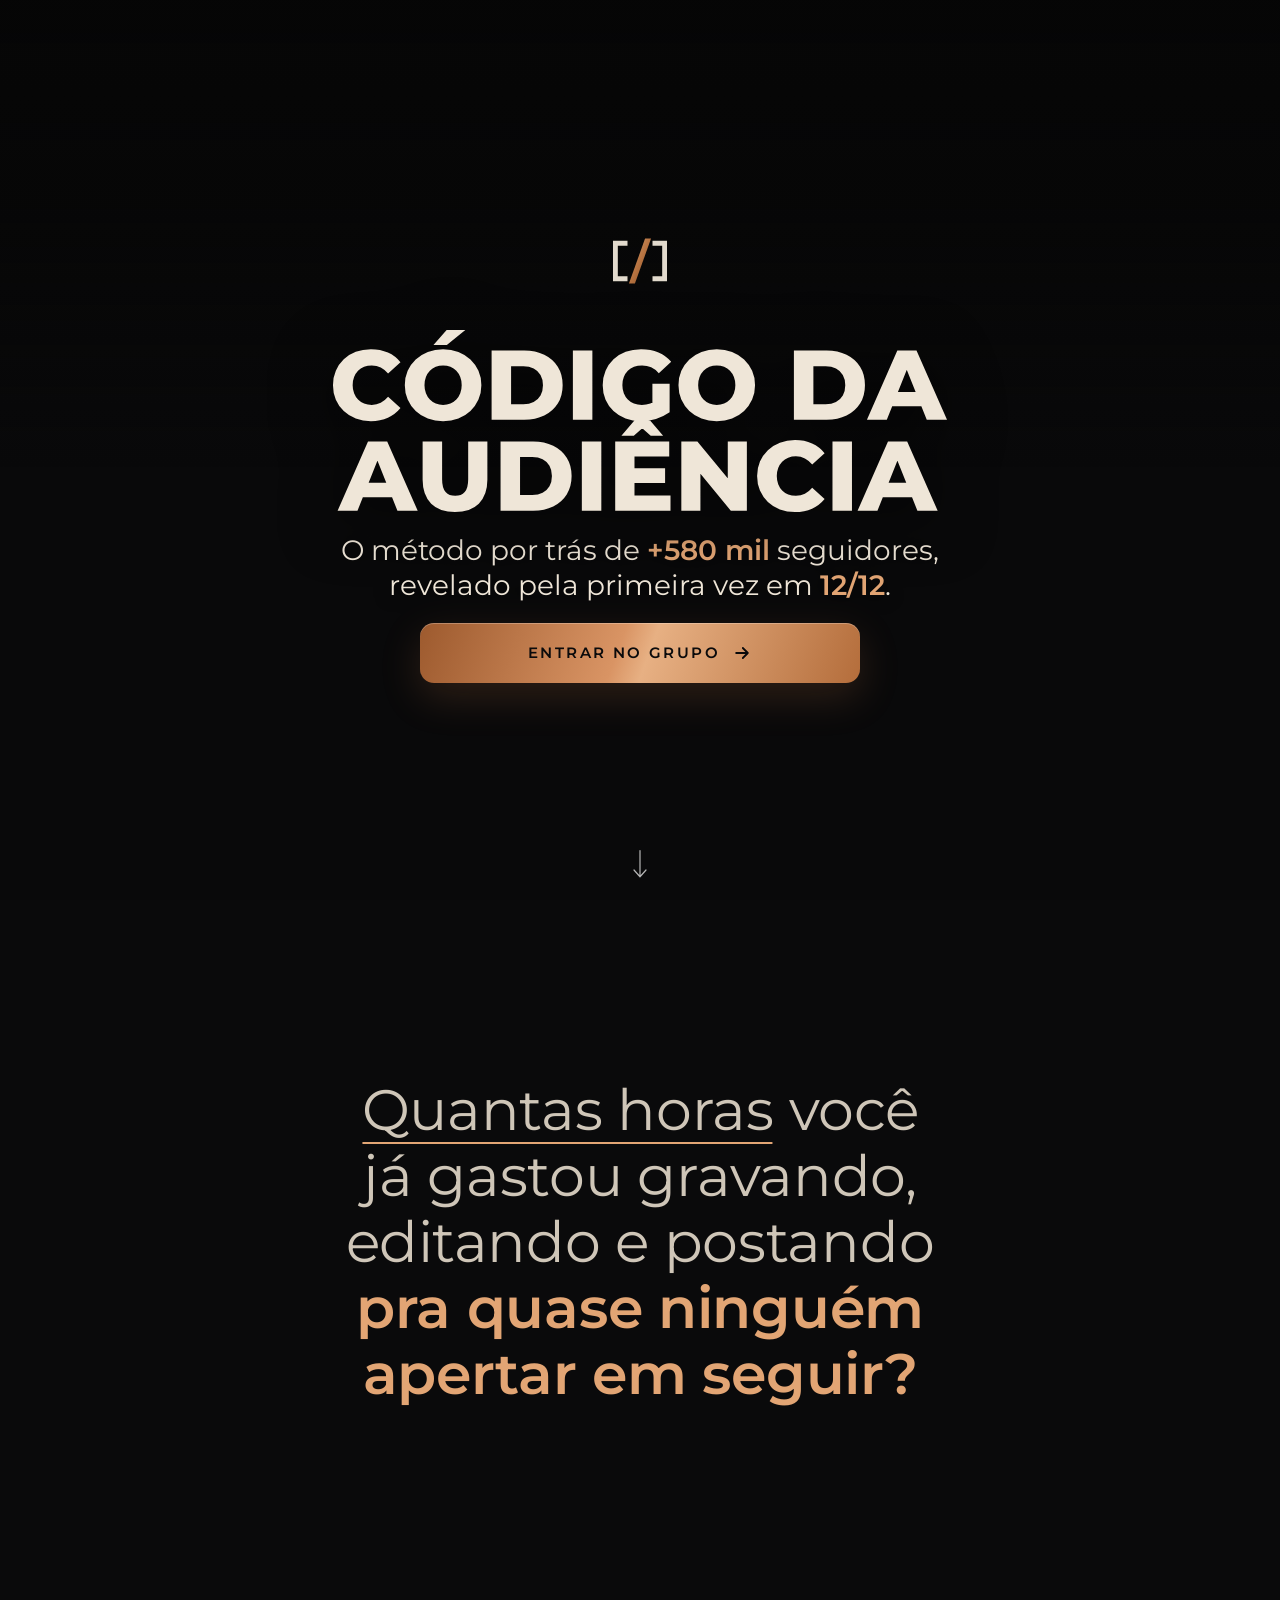
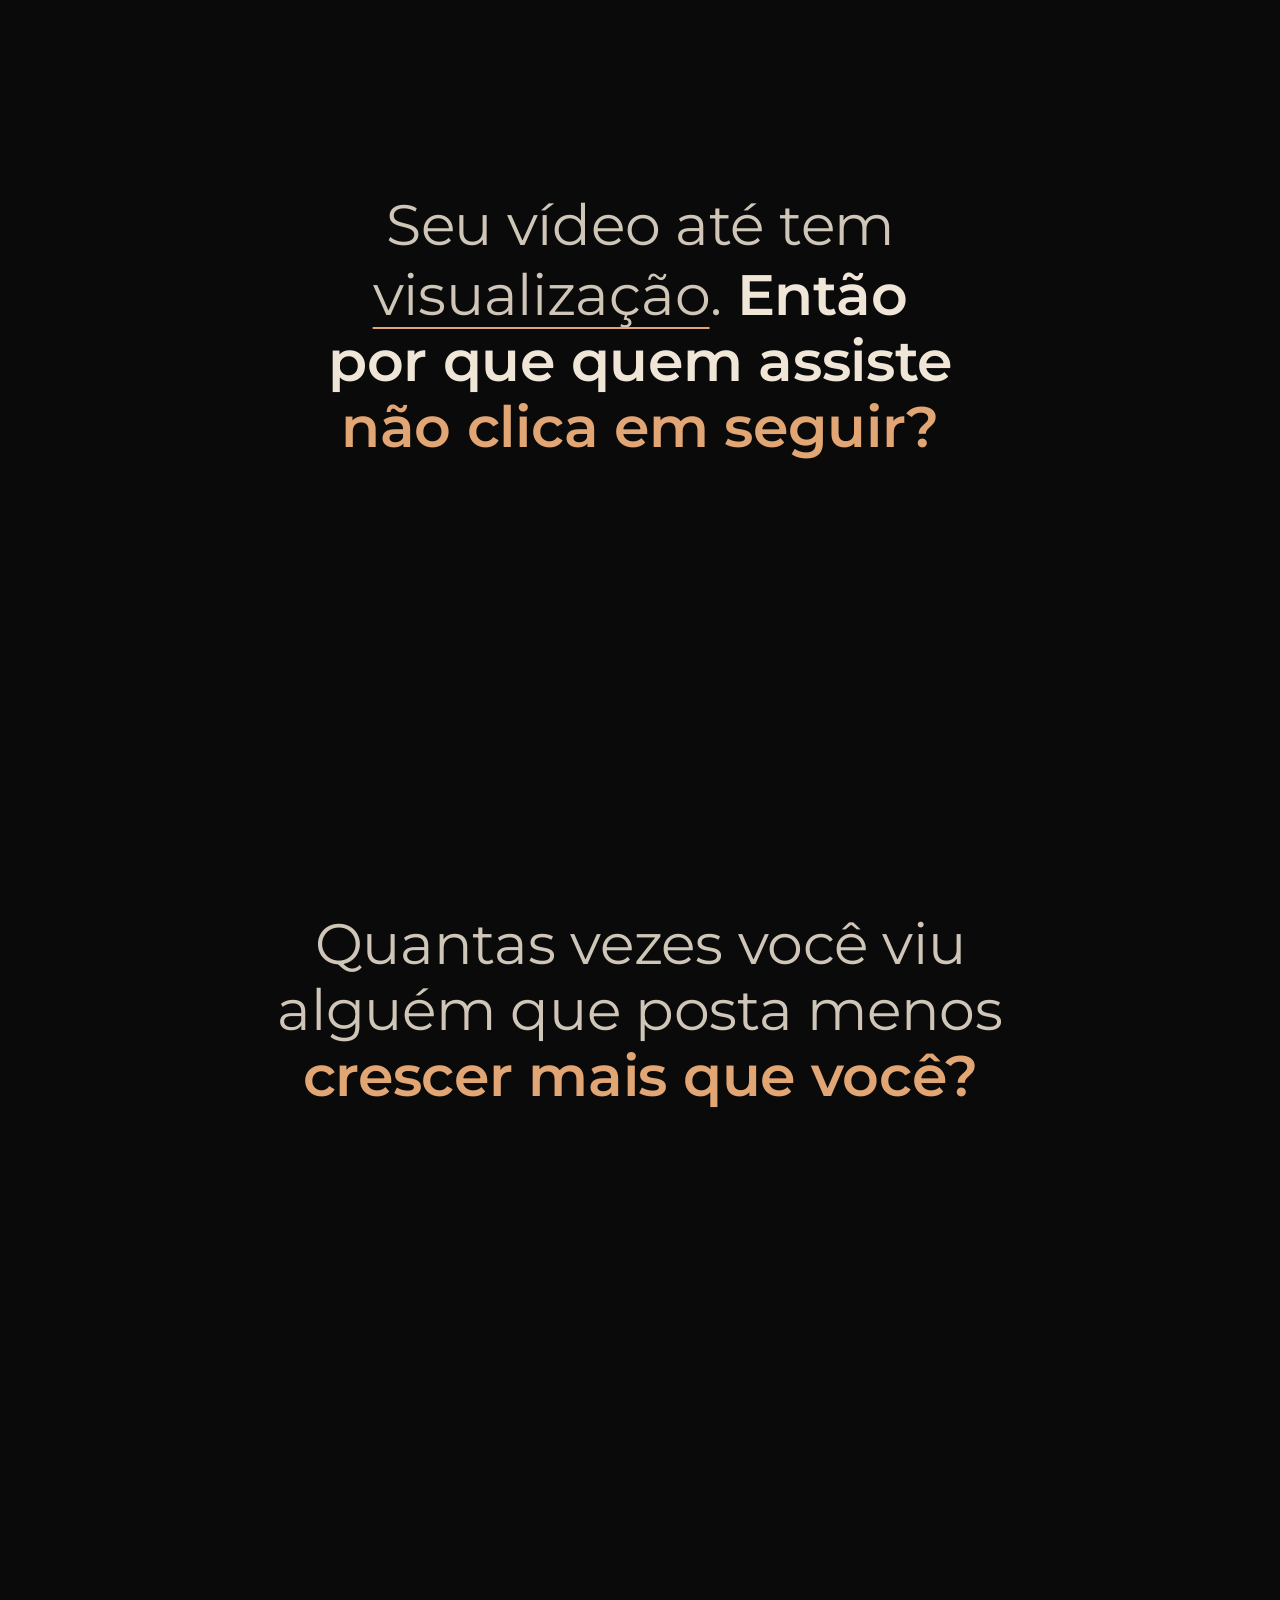
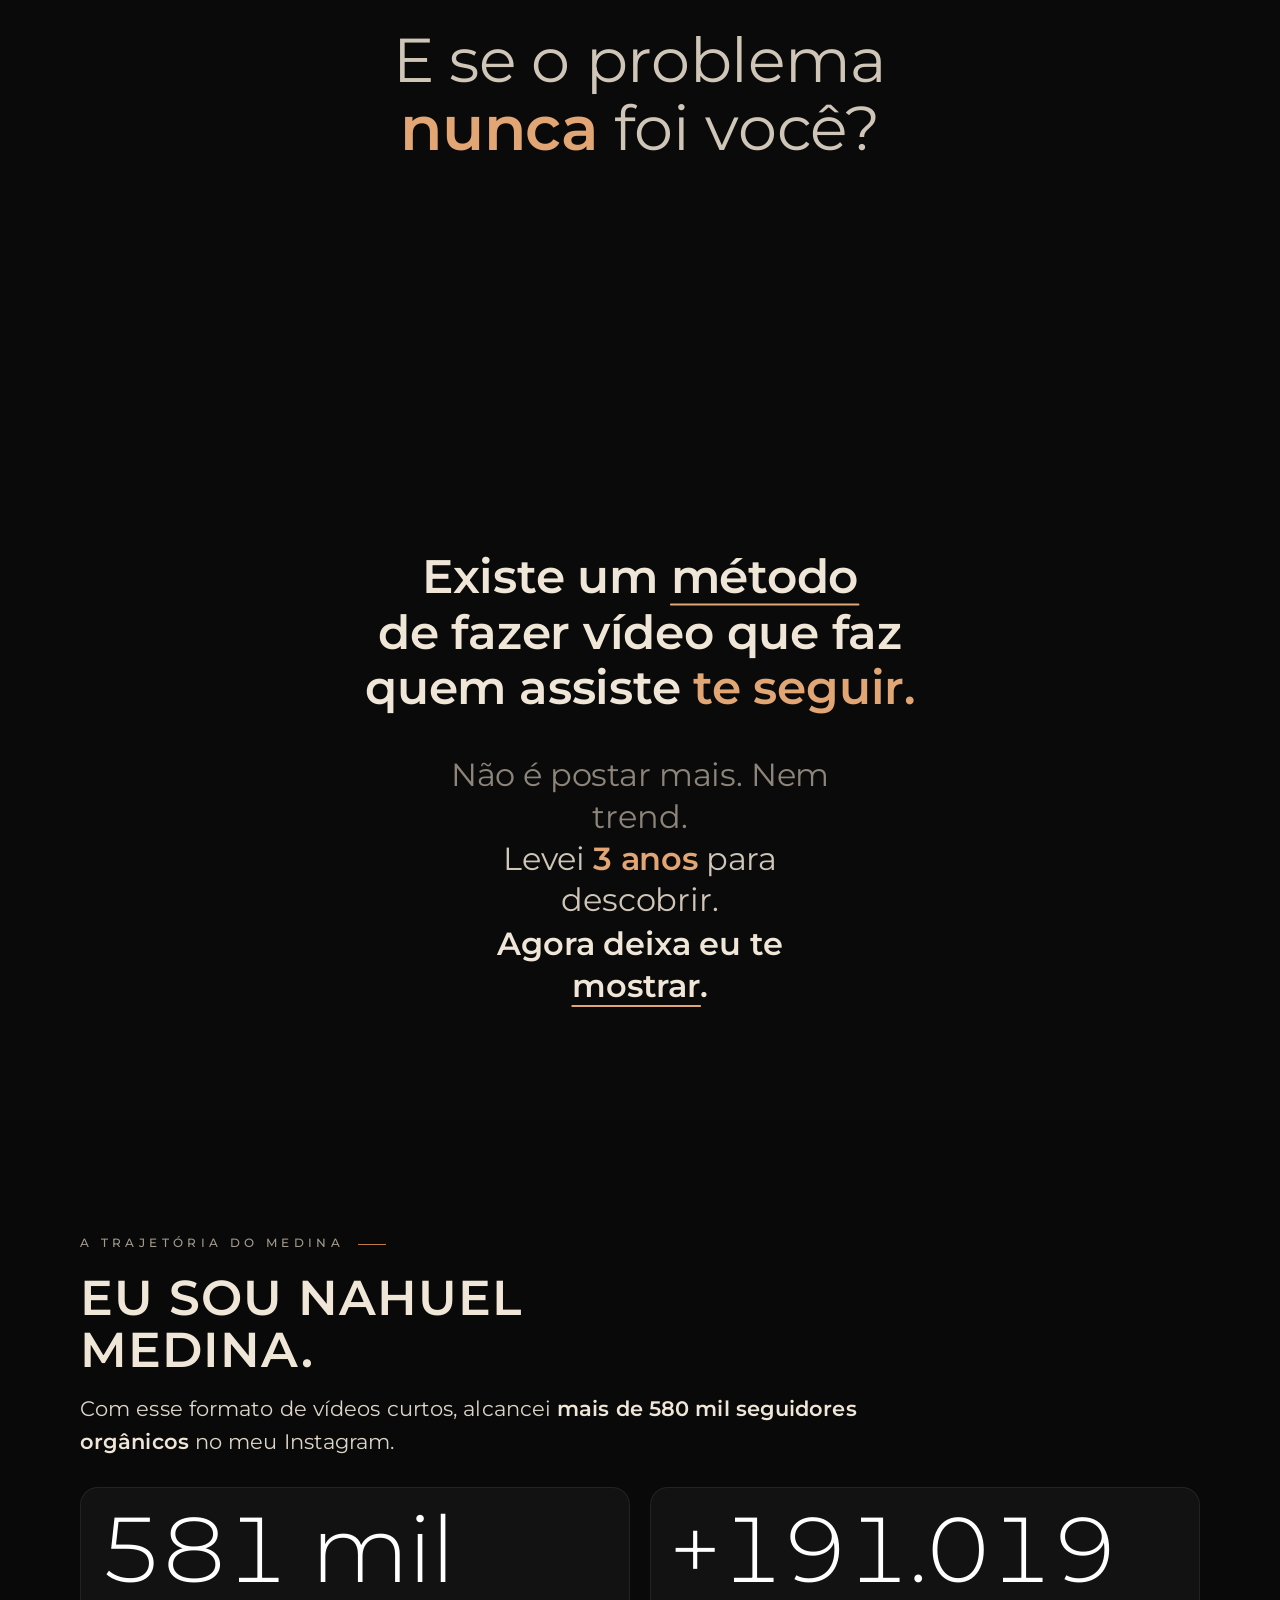
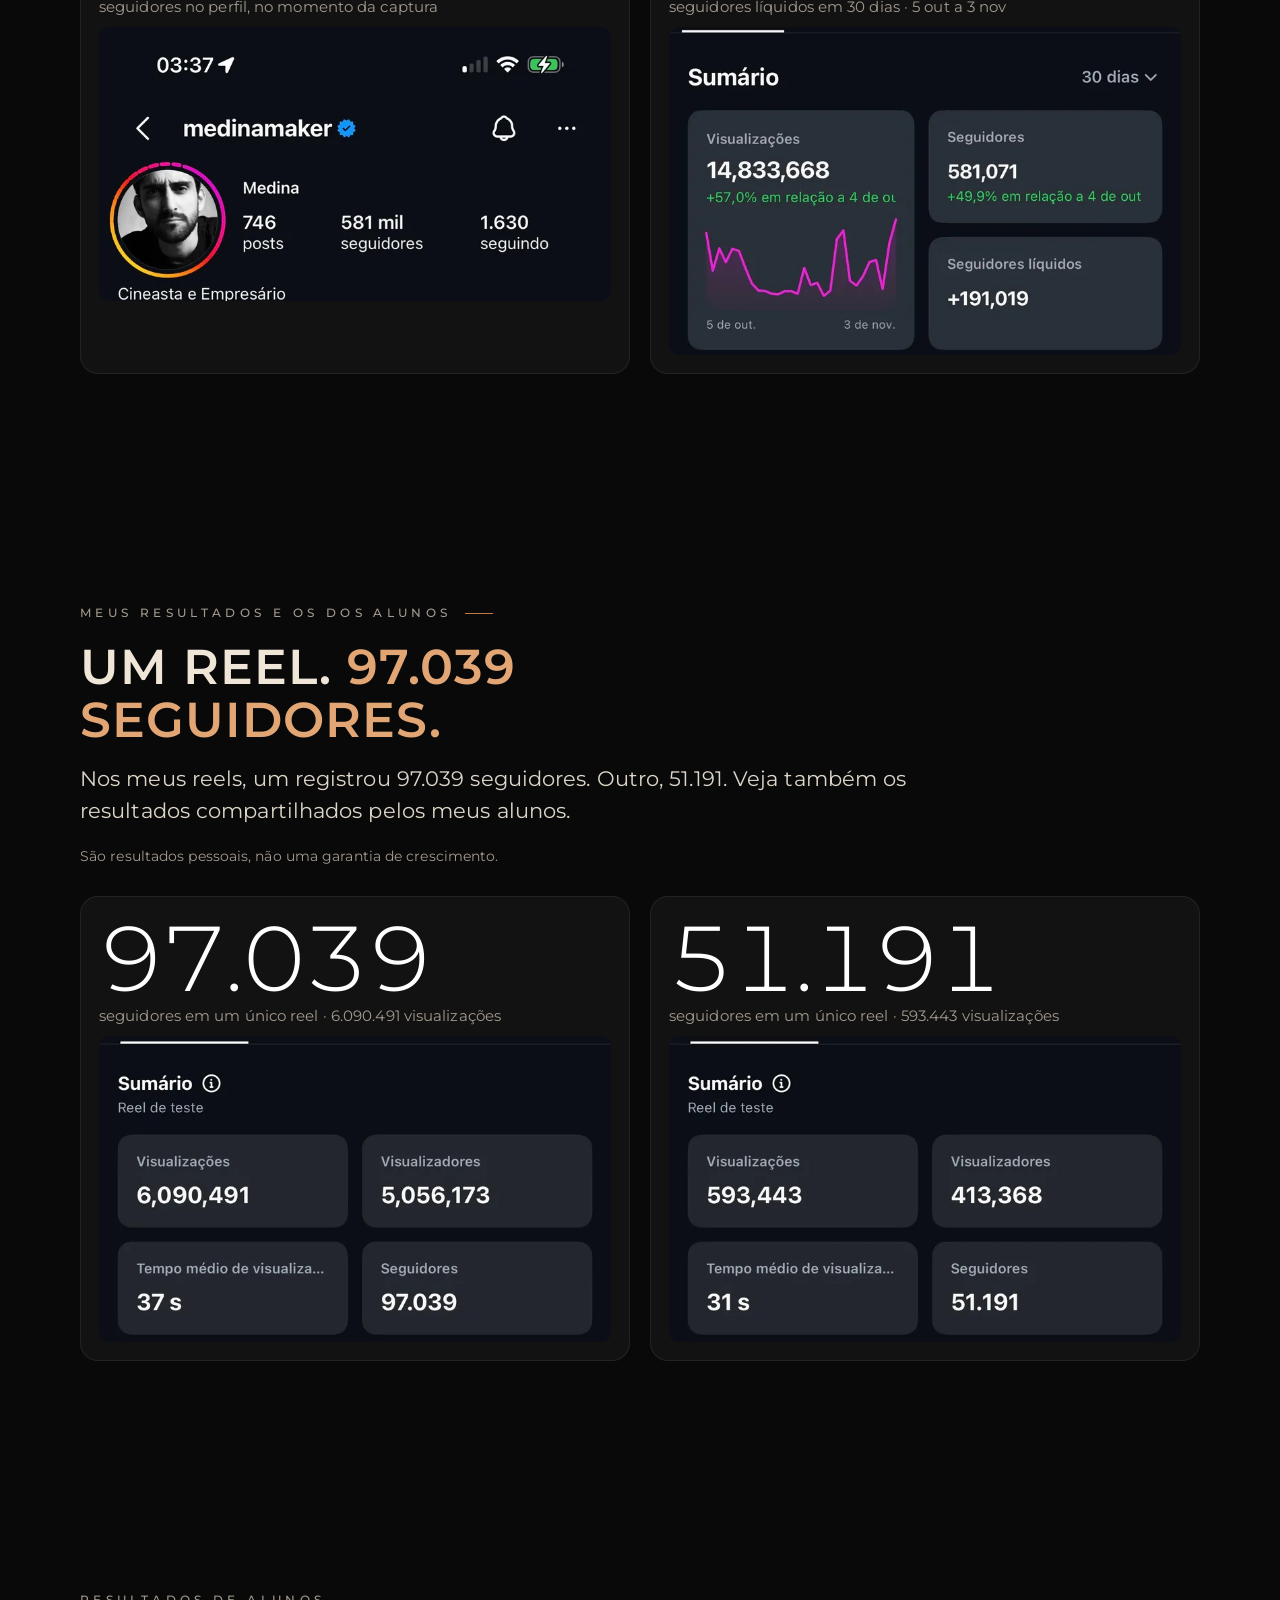
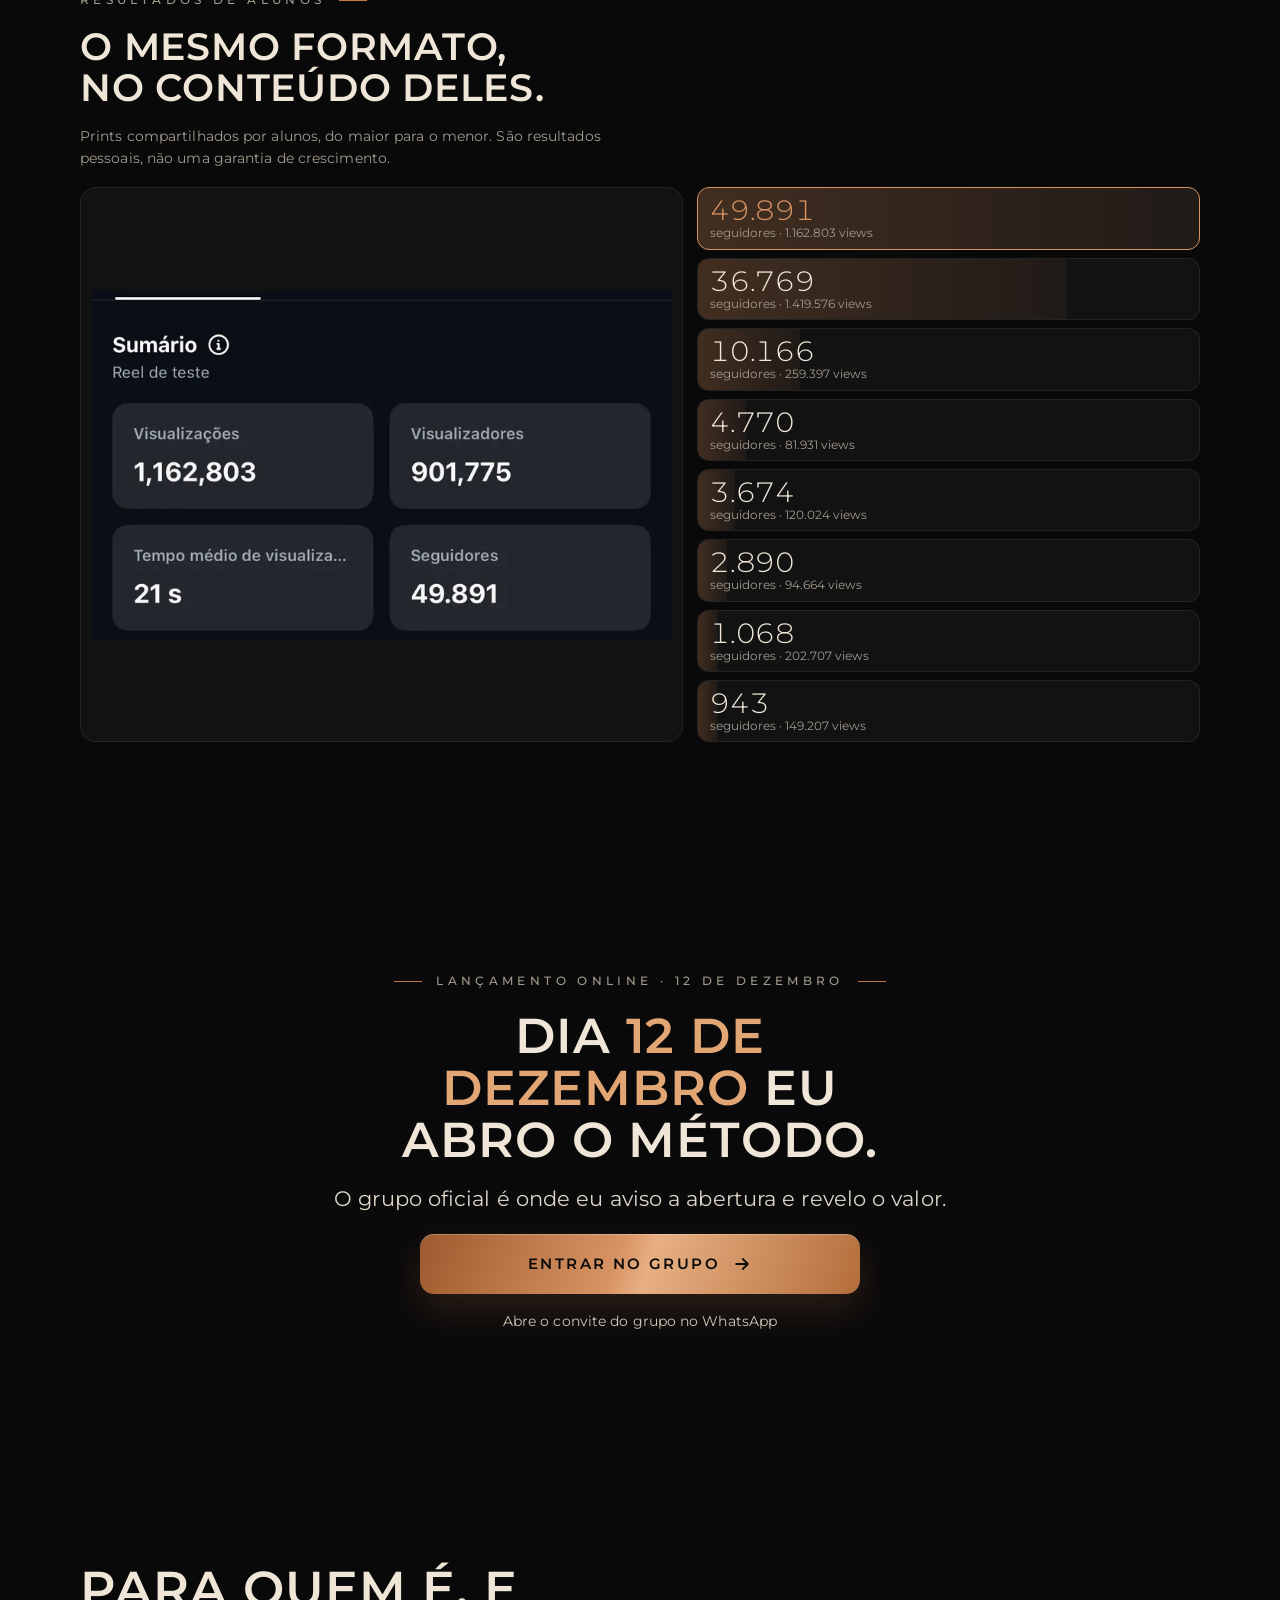
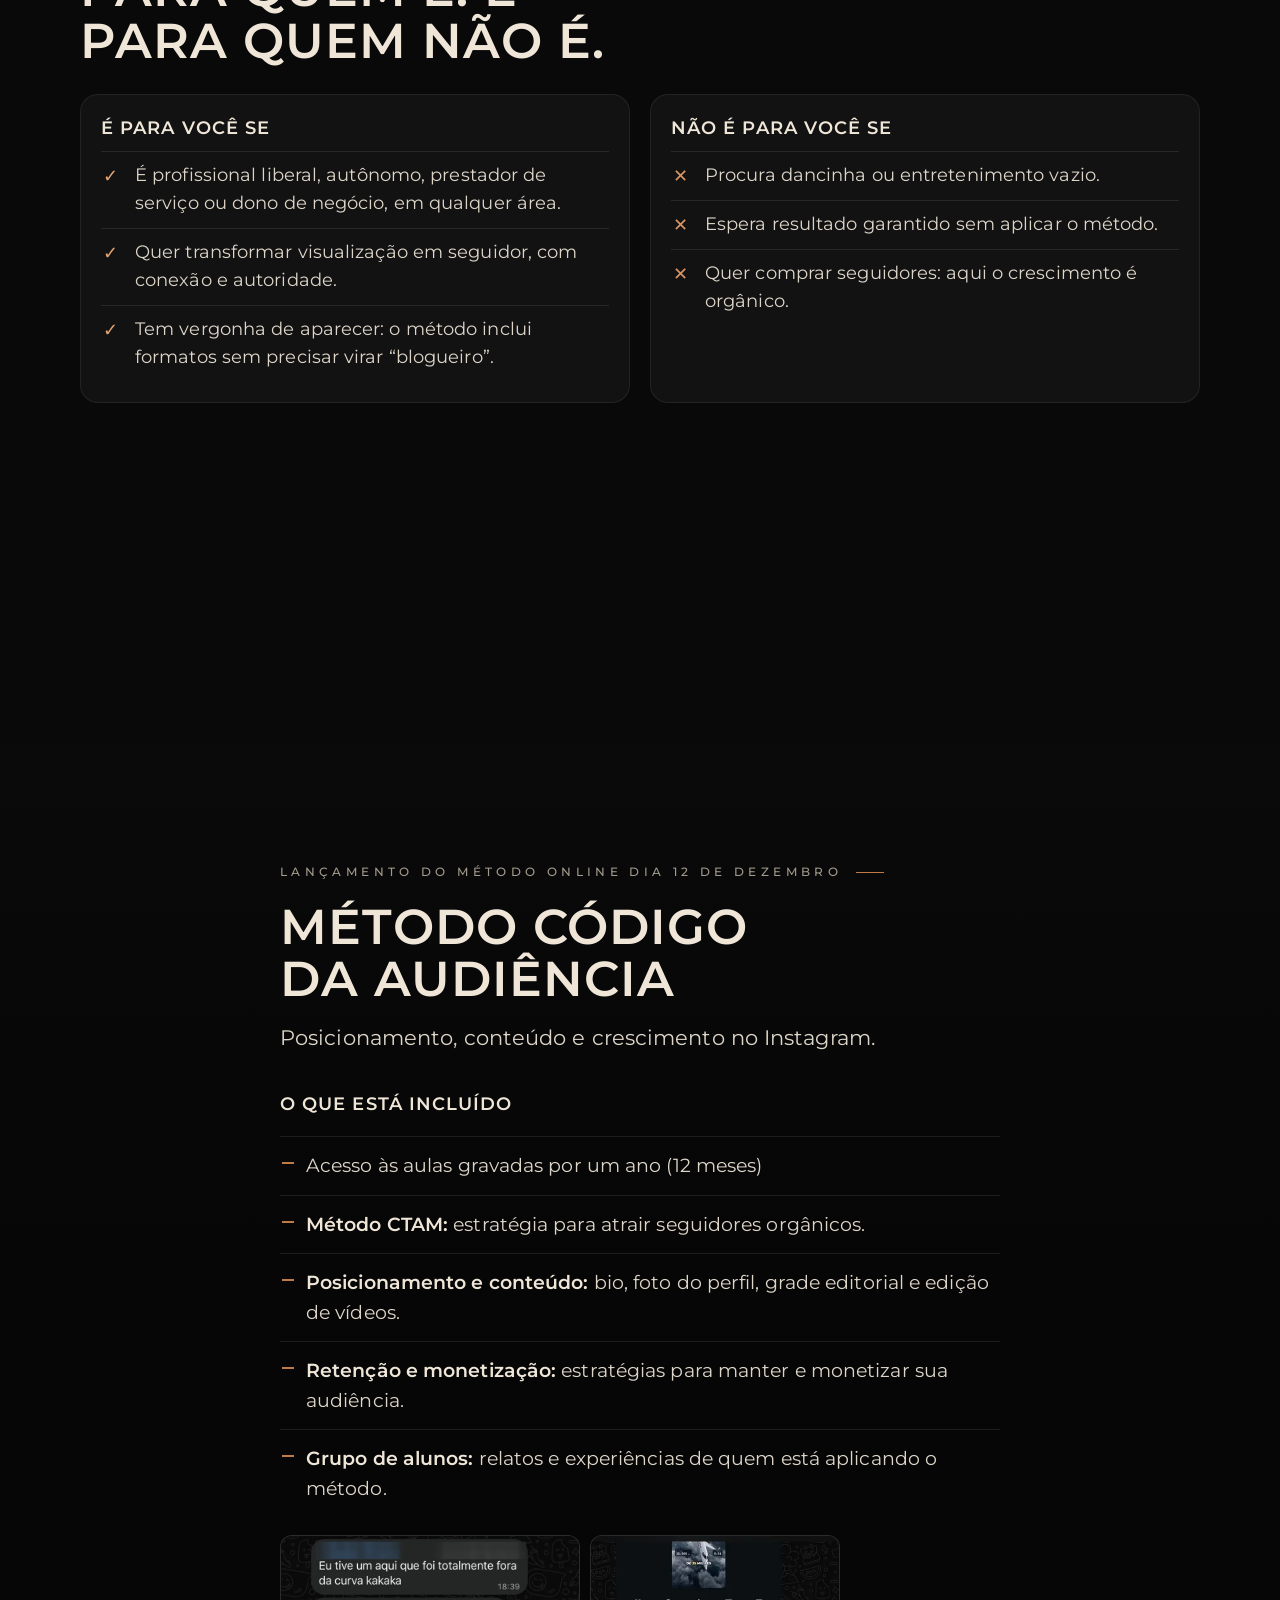
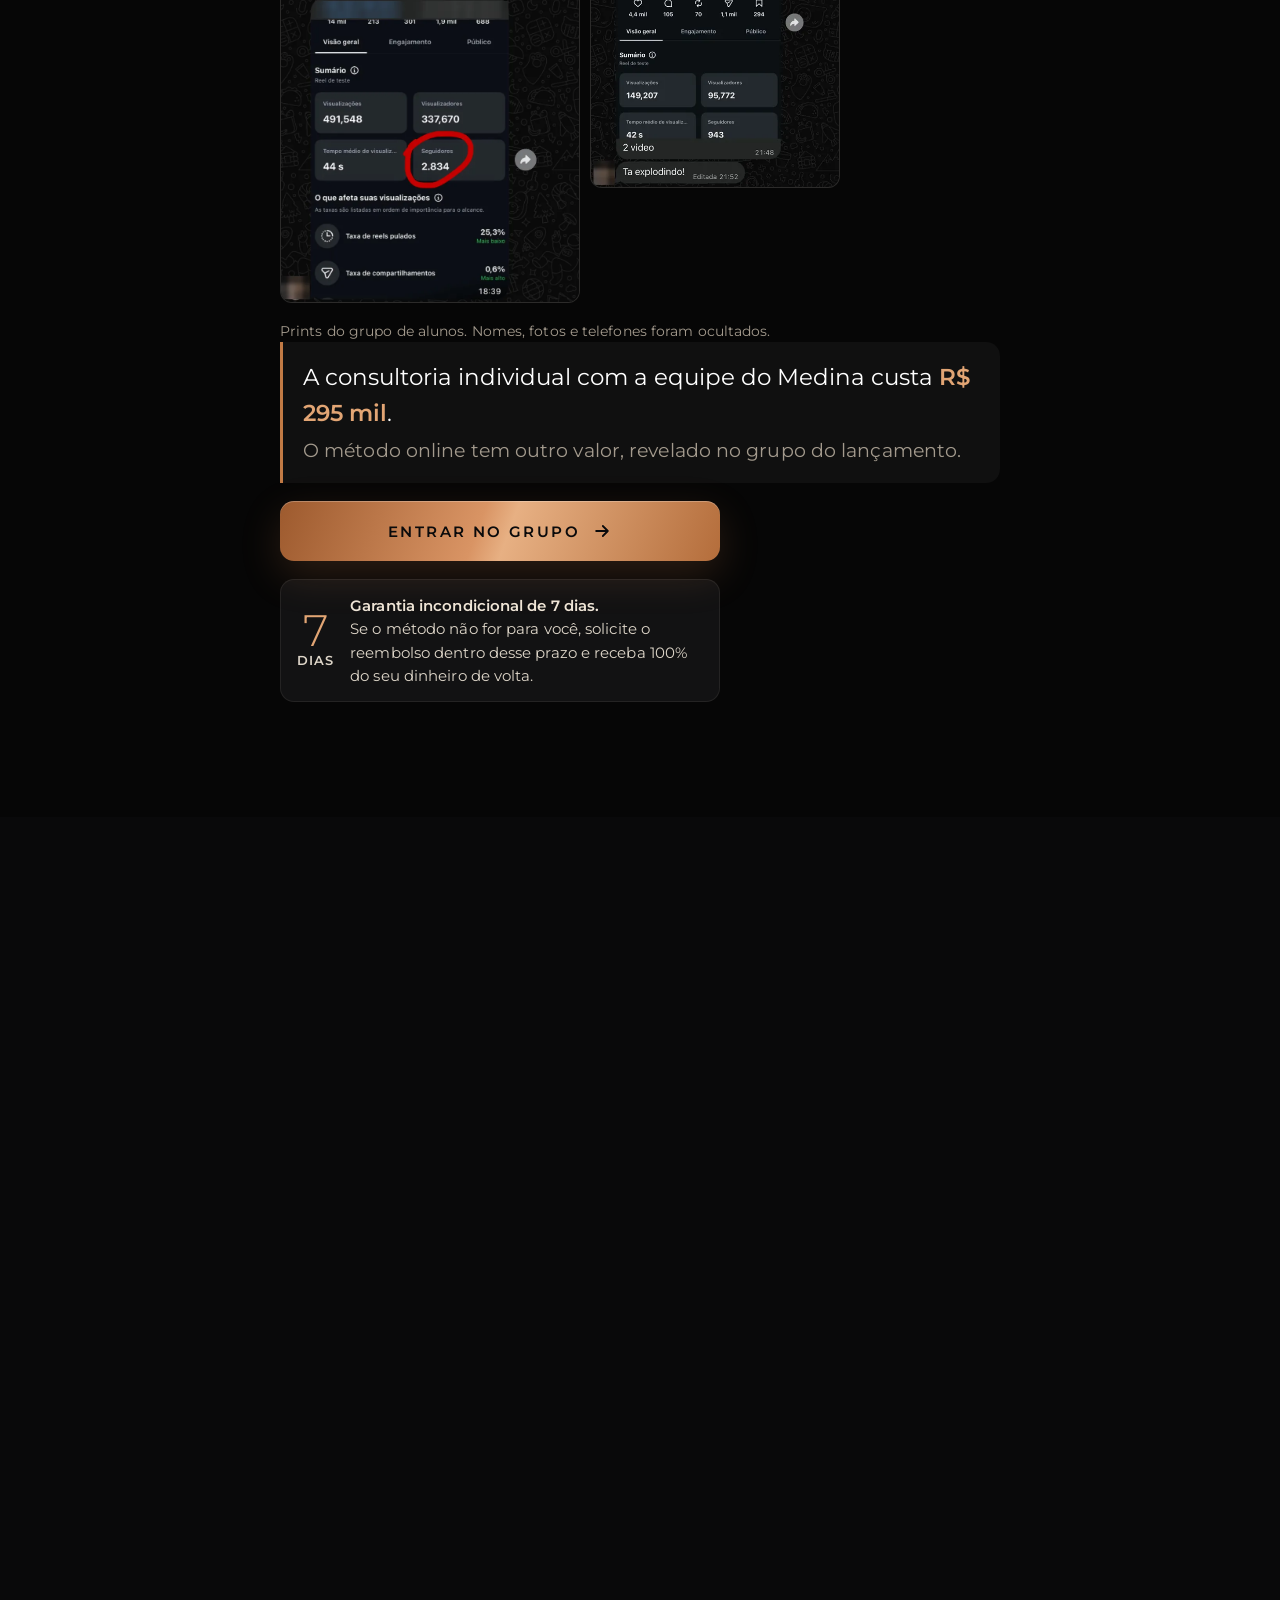
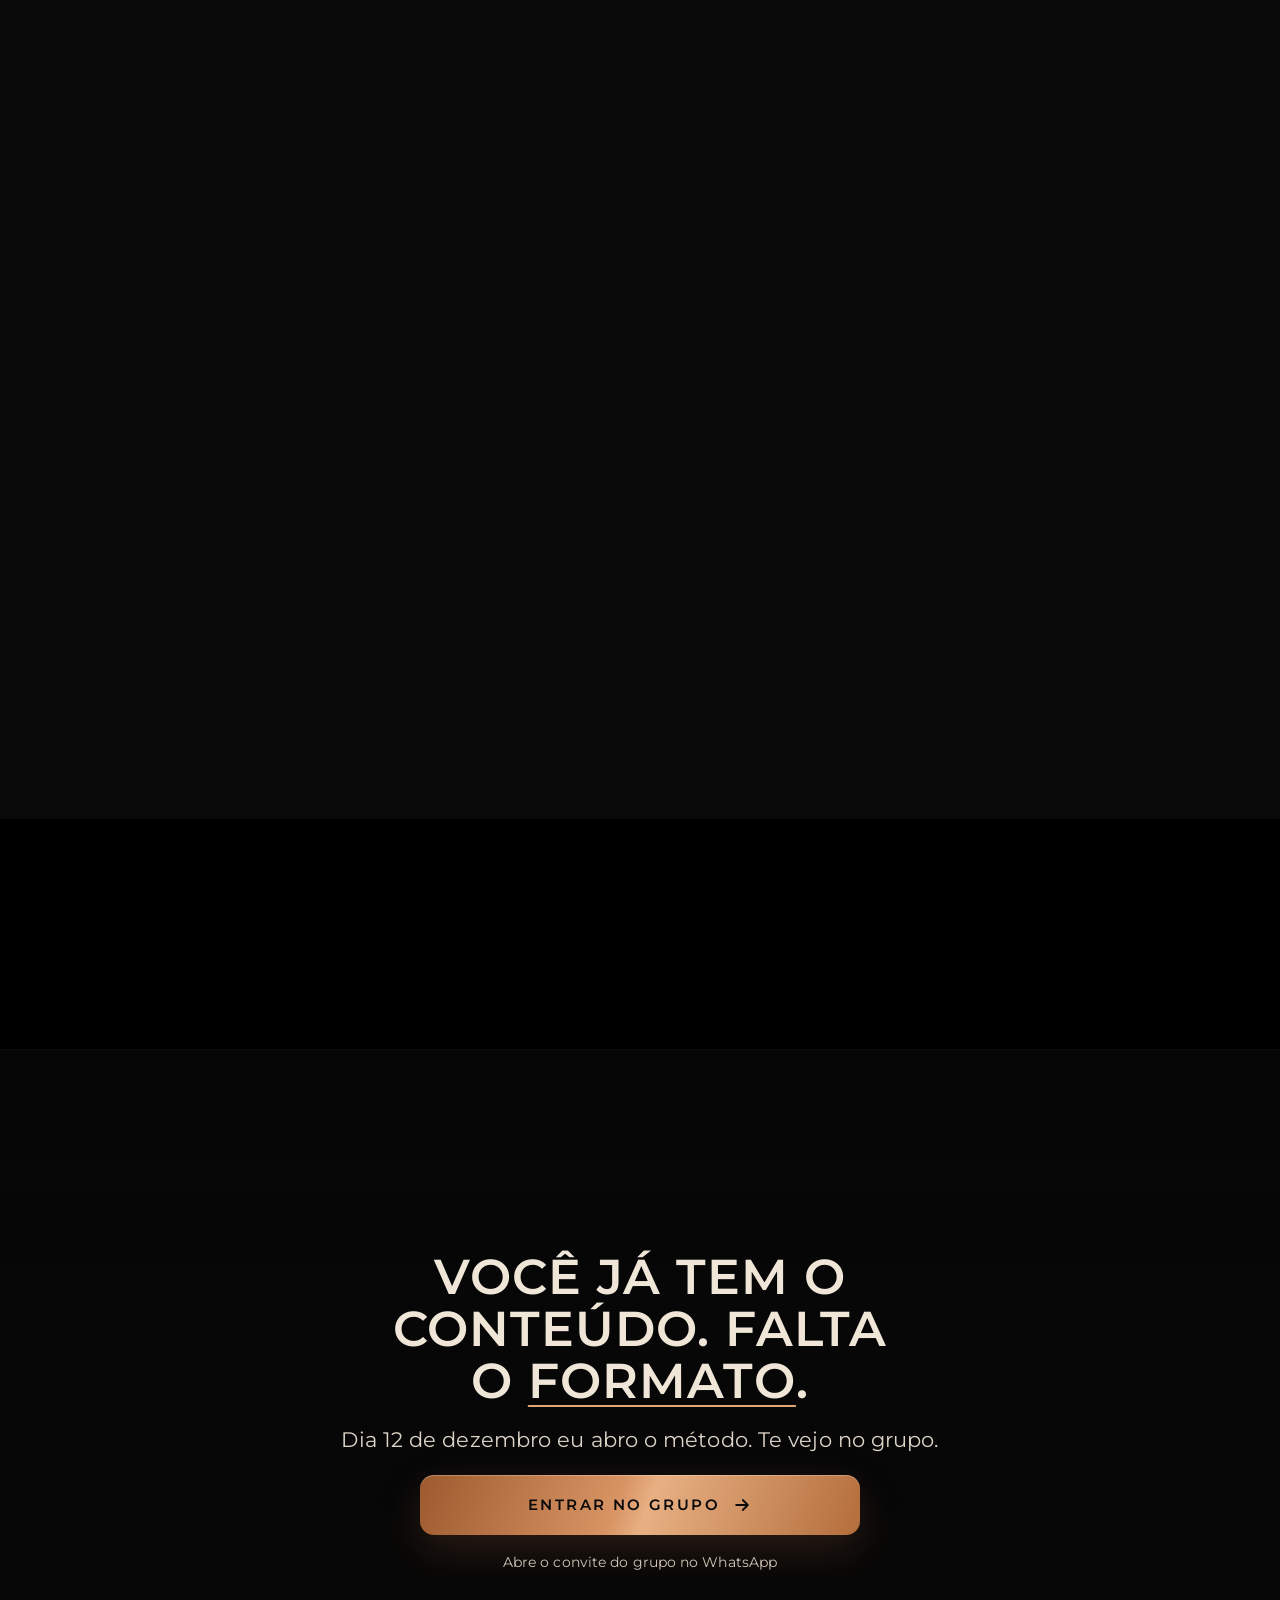
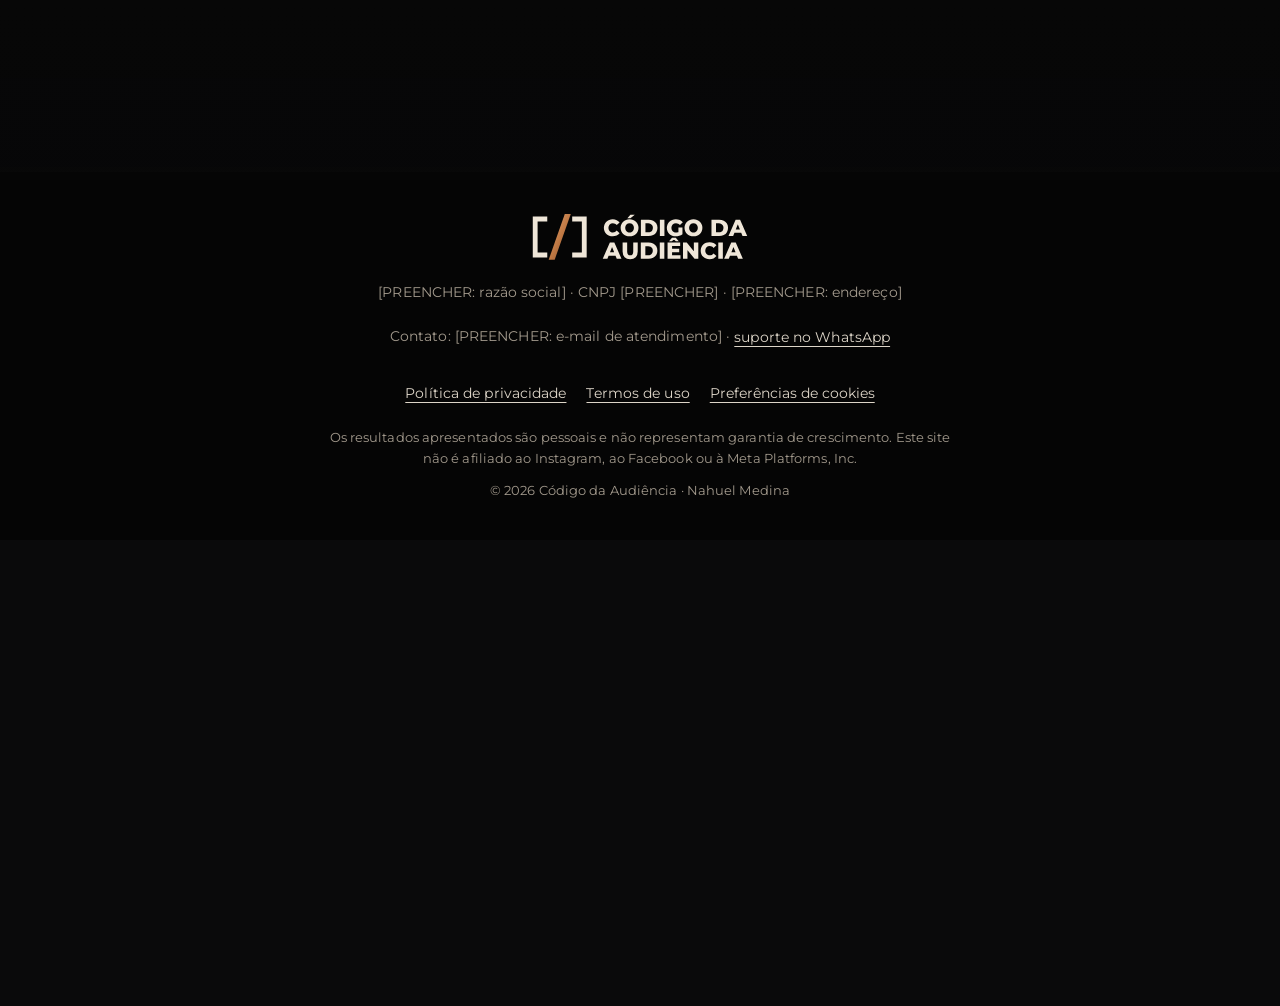
==== index.html @ aa77477c "Primeira tela: logo mais grosso e maior, subtítulo em sans e sem enquadramento Logotipo refeito em M" ====
<!doctype html>
<html lang="pt-BR">
<head>
  <meta charset="utf-8">
  <meta name="viewport" content="width=device-width,initial-scale=1,viewport-fit=cover">
  <meta name="theme-color" content="#0a0a0b">
  <title>Código da Audiência · Método online de Nahuel Medina</title>
  <meta name="description" content="Método Código da Audiência online: 9 módulos, 23 aulas gravadas e acesso por 12 meses. Lançamento dia 12 de dezembro. Entre no grupo oficial do lançamento.">
  <link rel="canonical" href="https://www.medinamaker.com/">
  <meta property="og:title" content="Código da Audiência · Medina">
  <meta property="og:description" content="Aprenda o formato de vídeos curtos do Medina. Lançamento do método online dia 12 de dezembro. Entre no grupo oficial do lançamento.">
  <meta property="og:type" content="website">
  <meta property="og:locale" content="pt_BR">
  <meta property="og:url" content="https://www.medinamaker.com/">
  <meta property="og:image" content="https://www.medinamaker.com/assets/immersive/codigo-da-audiencia-poster.webp">
  <meta name="twitter:card" content="summary_large_image">
  <link rel="icon" href="/assets/icone.svg?v=c5b4c522" type="image/svg+xml">
  <link rel="preload" href="/assets/fontes/montserrat-latin-600-normal.woff2?v=c5b4c522" as="font" type="font/woff2" crossorigin>
  <link rel="preload" href="/assets/fontes/cormorant-garamond-latin-500-normal.woff2?v=c5b4c522" as="font" type="font/woff2" crossorigin>
  <link rel="preload" as="image" href="/assets/marca/logo.svg?v=c5b4c522" fetchpriority="high">
  <script>(function(d){var r=d.documentElement,n=navigator,c=n.connection||{},m=matchMedia("(prefers-reduced-motion: reduce)").matches;
  var leve=(n.hardwareConcurrency&&n.hardwareConcurrency<=4)||(n.deviceMemory&&n.deviceMemory<=4)||c.saveData||/2g/.test(c.effectiveType||"");
  r.classList.add("js");if(!m)r.classList.add("mov");if(leve&&!m)r.classList.add("leve");})(document);</script>
  <style>@font-face{font-family:Texto;src:url(/assets/fontes/montserrat-latin-300-normal.woff2?v=c5b4c522) format("woff2");font-weight:300;font-display:swap}@font-face{font-family:Texto;src:url(/assets/fontes/montserrat-latin-400-normal.woff2?v=c5b4c522) format("woff2");font-weight:400;font-display:swap}@font-face{font-family:Texto;src:url(/assets/fontes/montserrat-latin-500-normal.woff2?v=c5b4c522) format("woff2");font-weight:500;font-display:swap}@font-face{font-family:Texto;src:url(/assets/fontes/montserrat-latin-600-normal.woff2?v=c5b4c522) format("woff2");font-weight:600 800;font-display:swap}@font-face{font-family:Serifa;src:url(/assets/fontes/cormorant-garamond-latin-500-normal.woff2?v=c5b4c522) format("woff2");font-weight:400 600;font-display:swap}@font-face{font-family:Serifa;src:url(/assets/fontes/cormorant-garamond-latin-500-italic.woff2?v=c5b4c522) format("woff2");font-weight:400 600;font-style:italic;font-display:swap}@font-face{font-family:"Texto Fallback";src:local("Arial");size-adjust:112%;ascent-override:86%;descent-override:22%;line-gap-override:0%}@font-face{font-family:"Serifa Fallback";src:local("Times New Roman"),local("Georgia");size-adjust:92%;ascent-override:96%;descent-override:30%;line-gap-override:0%}:root{--fundo:#0a0a0b;--fundo2:#060606;--card:#151516;--grafite:#2a2a2d;--texto:#efe6d8;--marfim:#efe6d8;--cinza:#a39a8d;--laranja:#c17a45;--laranja2:#d99464;--cobre:#c17a45;--cobre-claro:#e2a574;--cobre-escuro:#8a4e27;--tinta:#0a0a0b;--linha:#efe6d81a;--verde:#c17a45;--verde2:#d08955;--g:clamp(18px,5vw,56px);--entra:cubic-bezier(.16,1,.3,1);--sai:cubic-bezier(.7,0,.84,0);--fonte:Texto,"Texto Fallback",system-ui,Arial,sans-serif;--serifa:Serifa,"Serifa Fallback",Georgia,serif}*,*::before,*::after{box-sizing:border-box}html{-webkit-text-size-adjust:100%;text-size-adjust:100%;scroll-padding-top:16px;background:var(--fundo)}body{margin:0;color:var(--texto);font:400 clamp(16px,.35vw + 15px,19px)/1.55 var(--fonte);-webkit-font-smoothing:antialiased;overflow-x:clip}h1,h2,h3,p,ul,ol,figure{margin:0}ul,ol{padding:0;list-style:none}img,svg{display:block;max-width:100%}img{height:auto}a{color:inherit}button{font:inherit;color:inherit;cursor:pointer}a,button,summary{-webkit-tap-highlight-color:transparent;touch-action:manipulation}:focus-visible{outline:3px solid #fff;outline-offset:3px;border-radius:4px}[hidden]{display:none!important}strong{font-weight:700;color:#fff}.pular{position:fixed;z-index:60;top:8px;left:8px;padding:12px 16px;background:#fff;color:var(--fundo);font-weight:700;border-radius:8px;transform:translateY(-200%)}.pular:focus{transform:none}.palco{position:fixed;inset:0 0 auto;height:100vh;height:100lvh;z-index:-1;overflow:hidden;background:var(--fundo);--p:0;--h:0}.palco__foto,.palco__foto img{position:absolute;inset:0;width:100%;height:100%}.palco__foto img{object-fit:cover;object-position:50% 50%}.palco__desfoque{position:absolute;inset:0;background:url(/assets/immersive/palco-r-desfoque.webp?v=c5b4c522) 50% 50%/cover;opacity:calc(var(--p) * 1.15)}.palco__sombra{position:absolute;inset:0;background:#060606;opacity:calc(.12 + var(--p) * .66)}.palco__luz{position:absolute;inset:0;background:radial-gradient(ellipse 70% 45% at 50% 0%,#ffd9b833,#ffd9b800 70%);opacity:var(--h)}@media (min-aspect-ratio:4/3){.palco__desfoque{background-image:url(/assets/immersive/palco-d-desfoque.webp?v=c5b4c522)}}.cta{position:relative;display:inline-flex;align-items:center;justify-content:center;gap:12px;width:100%;max-width:440px;min-height:60px;padding:14px 22px;border-radius:14px;overflow:hidden;font-weight:700;font-size:clamp(16px,.4vw + 15px,19px);line-height:1.15;text-decoration:none;text-align:center;transition:transform .16s var(--entra),background-color .16s}.cta svg{flex:none;width:20px;height:20px;fill:none;stroke:currentColor;stroke-width:2.2;stroke-linecap:round;stroke-linejoin:round}.cta:active{transform:scale(.97)}.cta--principal{background:var(--verde);color:#fff;box-shadow:0 10px 30px #c17a4555}.cta--contorno{border:1px solid #ffffff55;color:#fff}.cta--principal::after{content:"";position:absolute;inset:0;background:linear-gradient(105deg,#fff0 35%,#ffffff40 50%,#fff0 65%);transform:translateX(-120%);pointer-events:none}@media (hover:hover) and (pointer:fine){.cta--principal:hover{background:var(--verde2)}.cta--contorno:hover{background:#ffffff14}}.micro{font-size:14px;color:#d3cbbe;line-height:1.4}.link{display:inline-flex;align-items:center;gap:8px;min-height:44px;font-weight:600;text-decoration:underline;text-decoration-color:var(--laranja);text-decoration-thickness:2px;text-underline-offset:6px}.progresso{position:fixed;z-index:29;inset:0 0 auto;height:3px;opacity:0;transition:opacity .3s}.progresso i{display:block;height:100%;background:var(--laranja);transform-origin:left;transform:scaleX(var(--h,0))}.na-historia .progresso{opacity:1}.pular-oferta{position:fixed;z-index:28;left:50%;bottom:max(16px,env(safe-area-inset-bottom));transform:translate(-50%,200%);display:inline-flex;align-items:center;gap:8px;min-height:44px;padding:0 16px;border-radius:999px;background:#060606d9;border:1px solid #ffffff33;color:#fff;font-size:14px;font-weight:600;text-decoration:none;white-space:nowrap;opacity:0;transition:transform .35s var(--entra),opacity .3s}.na-historia .pular-oferta{transform:translate(-50%,0);opacity:1}.topo{position:relative;min-height:100svh;display:grid;place-items:center;padding:max(72px,env(safe-area-inset-top) + 64px) var(--g) 76px;text-align:center}.topo__conteudo{display:grid;justify-items:center;gap:12px;width:100%;--p:0;opacity:calc(1 - var(--p) * 1.5);transform:translate3d(0,calc(var(--p) * -36px),0)}.topo__logo{width:min(88vw,46svh * 3.31,620px)}.topo__logo img{width:100%;filter:drop-shadow(0 8px 30px #0008)}.topo__sub{max-width:24ch;margin-top:6px;font-size:clamp(19px,1vw + 16px,28px);line-height:1.25;font-weight:500;text-wrap:balance;text-shadow:0 2px 16px #000c}.topo__prova{font-size:clamp(14px,.3vw + 13px,17px);letter-spacing:.02em;text-shadow:0 2px 12px #000c;padding:6px 14px;border-radius:999px;background:#060606b3;border:1px solid #ffffff26}.topo__prova strong{color:var(--laranja2)}.topo .cta{margin-top:8px}.topo .micro{text-shadow:0 1px 10px #000;max-width:34ch}.rolar{position:absolute;left:50%;bottom:max(10px,env(safe-area-inset-bottom));transform:translateX(-50%);display:grid;place-items:center;width:44px;height:52px;color:#ffffffb3}.rolar svg{width:18px;height:30px;fill:none;stroke:currentColor;stroke-width:1.6;stroke-linecap:round;stroke-linejoin:round}@media (max-height:560px){.topo{padding-top:64px;padding-bottom:56px}.topo__logo{width:min(60vw,40svh * 3.31)}.topo__conteudo{gap:8px}.topo__sub{font-size:17px;max-width:40ch}.cta{min-height:52px}.rolar{display:none}}.historia{position:relative}.tela{min-height:64svh;display:grid;place-items:center;padding:8svh var(--g)}.fala{max-width:20ch;text-align:center;font-size:clamp(27px,3.2vw + 16px,58px);line-height:1.16;font-weight:500;letter-spacing:-.02em;color:#efe6d8}.fala--grande{font-size:clamp(34px,4.6vw + 18px,84px);font-weight:700}.ln{display:block;overflow:hidden;padding-bottom:.08em;margin-bottom:-.08em}.ln>span{display:block}.secao,.chamada,.fechamento{position:relative;padding:clamp(52px,9vw,128px) var(--g)}.secao{background:#0a0a0bf5}.oferta{background:linear-gradient(180deg,#0a0a0bf5,#060606 30%)}.chamada{background:linear-gradient(180deg,#0a0a0bf5,#0a0a0bb3 40%,#0a0a0bf5);text-align:center}.fechamento{background:linear-gradient(180deg,#060606,#060606cc 30%,#06060699);text-align:center;padding-block:clamp(96px,16vw,200px)}.cv{content-visibility:auto;contain-intrinsic-size:auto 900px}.miolo{max-width:1120px;margin-inline:auto;display:grid;grid-template-columns:minmax(0,1fr);gap:18px;justify-items:start}.miolo--estreito{max-width:720px}.miolo--centro{justify-items:center;text-align:center}.rotulo{font-size:13px;font-weight:700;letter-spacing:.14em;text-transform:uppercase;color:var(--laranja2)}.titulo{font-size:clamp(32px,4vw + 16px,72px);line-height:1.04;font-weight:800;letter-spacing:-.03em;text-wrap:balance;max-width:18ch}.titulo--menor{font-size:clamp(28px,2.6vw + 16px,48px)}.miolo--centro .titulo{max-width:16ch}.laranja{color:var(--laranja2)}.lead{max-width:60ch;font-size:clamp(17px,.5vw + 15.5px,21px);color:#ddd5c8}.subtitulo{margin-top:18px;font-size:clamp(20px,1vw + 16px,26px);font-weight:700;letter-spacing:-.01em}.aviso{font-size:14px;color:var(--cinza);max-width:65ch}.dupla{display:grid;grid-template-columns:repeat(2,minmax(0,1fr));gap:10px;width:100%;margin-top:10px}.dupla--listas{grid-template-columns:minmax(0,1fr)}@media (min-width:768px){.dupla,.dupla--listas{grid-template-columns:repeat(2,minmax(0,1fr));gap:20px}}.prova{display:grid;gap:10px;align-content:start;padding:clamp(12px,3vw,18px);border-radius:18px;background:var(--card);border:1px solid var(--linha)}.prova figcaption{display:grid;gap:4px}.prova__num{font-size:clamp(30px,8.4vw,92px);line-height:.95;font-weight:800;letter-spacing:-.04em;font-variant-numeric:tabular-nums;color:#fff}.prova__txt{color:var(--cinza);font-size:clamp(12.5px,.5vw + 11px,15px);line-height:1.35}.prova__img img{width:100%;border-radius:10px}.ranking{display:grid;gap:14px;width:100%}.ranking__tela{position:relative;display:grid;grid-template:minmax(0,1fr)/minmax(0,1fr);place-items:center;min-height:0;border-radius:16px;background:var(--card);border:1px solid var(--linha);padding:10px;overflow:hidden}.ranking__tela img{grid-area:1/1;width:100%;height:100%;object-fit:contain;border-radius:8px;opacity:0;transform:scale(.985);transition:opacity .45s var(--entra),transform .6s var(--entra)}.ranking__tela img.on{opacity:1;transform:none}.ranking__lista{display:grid;grid-template-columns:repeat(2,minmax(0,1fr));gap:8px}.ranking__lista button{position:relative;display:grid;align-content:center;gap:2px;width:100%;min-height:52px;height:100%;padding:8px 12px;border-radius:12px;border:1px solid var(--linha);background:#151516;text-align:left;overflow:hidden;transition:border-color .25s}.ranking__lista button::before{content:"";position:absolute;inset:0 auto 0 0;width:var(--w);background:linear-gradient(90deg,#c17a4540,#c17a451a);transform-origin:left;transition:transform .8s var(--entra) calc(var(--d,0ms) + 200ms)}.ranking__lista button>*{position:relative}.ranking__lista b{font-size:clamp(20px,1.2vw + 16px,28px);line-height:1;font-weight:800;letter-spacing:-.02em;font-variant-numeric:tabular-nums}.ranking__lista small{font-size:11.5px;line-height:1.25;color:var(--cinza)}.ranking__lista button[aria-pressed=true]{border-color:var(--laranja2)}.ranking__lista button[aria-pressed=true] b{color:var(--laranja2)}@media (min-width:768px){.ranking{grid-template-columns:1.2fr 1fr;align-items:stretch}.ranking__lista{grid-template-columns:minmax(0,1fr)}.ranking__tela{min-height:360px}}.lista-card{padding:20px;border-radius:18px;background:var(--card);border:1px solid var(--linha)}.lista-card h3{font-size:20px;font-weight:700;margin-bottom:8px}.lista-card li{position:relative;padding:10px 0 10px 34px;font-size:.95em;border-top:1px solid var(--linha);color:#ddd5c8}.lista-card li::before{position:absolute;left:2px;top:11px;font-weight:800;font-size:18px}.sim li::before{content:"✓";color:#d99464}.nao li::before{content:"✕";color:var(--laranja2)}.capas{display:grid;grid-template-columns:repeat(3,minmax(0,1fr));gap:10px;width:100%;margin-top:8px}@media (min-width:600px){.capas{gap:14px}}@media (min-width:1024px){.capas{grid-template-columns:repeat(5,minmax(0,1fr));gap:18px}.capas li:nth-child(n+6){transform:translateX(50%)}}.capas img{width:100%;aspect-ratio:3/4;object-fit:cover;border-radius:12px}.capas figcaption{display:grid;gap:2px;margin-top:6px;font-weight:700;font-size:clamp(12px,.6vw + 10px,15px);line-height:1.2}.capas figcaption span{font-size:10.5px;letter-spacing:.12em;text-transform:uppercase;color:var(--laranja2)}.incluido{width:100%}.incluido>li{position:relative;padding:14px 0 14px 26px;border-top:1px solid var(--linha);color:#ddd5c8}.incluido>li::before{content:"";position:absolute;left:2px;top:25px;width:12px;height:2px;background:var(--laranja)}.grupo{display:grid;grid-template-columns:1.2fr 1fr;gap:10px;width:100%;max-width:560px;align-items:start}.grupo figure{min-height:0;border-radius:12px;overflow:hidden;border:1px solid var(--linha);background:var(--card)}.grupo img{width:100%;height:100%;object-fit:contain}.ancora{width:100%;padding:18px 20px;border-left:3px solid var(--laranja);background:#ffffff0a;border-radius:0 14px 14px 0;display:grid;gap:4px}.ancora p:first-child{font-size:clamp(18px,.8vw + 16px,23px);font-weight:600;color:#fff}.ancora p:last-child{color:var(--cinza)}.garantia{display:grid;grid-template-columns:auto 1fr;gap:16px;align-items:center;width:100%;max-width:440px;padding:14px 16px;border-radius:14px;border:1px solid var(--linha);font-size:15px;color:#ddd5c8}.garantia__num{font-weight:800;text-transform:uppercase;letter-spacing:.08em;font-size:13px;text-align:center}.garantia__num span{display:block;font-size:44px;line-height:.9;color:var(--laranja2)}.preco{font-size:clamp(40px,5vw + 16px,68px);font-weight:800;letter-spacing:-.03em;line-height:1}.preco span{font-size:.4em;color:var(--cinza);letter-spacing:0}.faq{width:100%}.faq details{border-bottom:1px solid var(--linha)}.faq summary{position:relative;list-style:none;min-height:56px;padding:17px 44px 17px 0;font-weight:600;cursor:pointer}.faq summary::-webkit-details-marker{display:none}.faq summary::after{content:"+";position:absolute;right:6px;top:12px;font-size:26px;font-weight:400;color:var(--laranja2);transition:transform .2s var(--entra)}.faq details[open] summary::after{transform:rotate(45deg)}.faq details p{padding:0 44px 20px 0;color:#ddd5c8;max-width:65ch}.pos{background:#000}.pos__print{container-type:size;width:min(100%,400px);height:min(70vh,640px);border-radius:14px;overflow:hidden;border:1px solid var(--linha)}.pos__rolo{height:100%;overflow:hidden;-webkit-mask-image:linear-gradient(#000 85%,#0000);mask-image:linear-gradient(#000 85%,#0000)}.pos__rolo img{width:100%}html:not(.mov) .pos__rolo{overflow-y:auto;-webkit-mask-image:none;mask-image:none}.rodape{position:relative;background:#050505;padding:40px var(--g) calc(40px + env(safe-area-inset-bottom));display:grid;gap:12px;justify-items:center;text-align:center;font-size:14px;color:var(--cinza)}.rodape img{width:84px;margin-bottom:8px}.rodape nav{display:flex;flex-wrap:wrap;justify-content:center;gap:4px 20px}.rodape nav a,.rodape nav button,.rodape p a{display:inline-flex;align-items:center;min-height:44px;color:#ddd5c8;background:none;border:0;padding:0;text-decoration:underline;text-underline-offset:4px}.rodape__nota{max-width:70ch;font-size:13px}.cookies{position:fixed;z-index:50;left:max(10px,env(safe-area-inset-left));right:max(10px,env(safe-area-inset-right));bottom:max(10px,env(safe-area-inset-bottom));max-width:560px;margin-inline:auto;display:flex;flex-wrap:wrap;align-items:center;justify-content:space-between;gap:8px 14px;padding:12px 14px;border-radius:14px;background:#060606f2;border:1px solid #ffffff33;font-size:13.5px;line-height:1.4;box-shadow:0 10px 40px #000a}.cookies p{flex:1 1 220px}.cookies a{color:#fff}.cookies div{display:flex;gap:8px}.cookies button{min-height:44px;padding:0 16px;border-radius:10px;border:1px solid #ffffff55;background:transparent;font-weight:700}.cookies .cookies__sim{background:#fff;color:var(--fundo);border-color:#fff}.som{position:fixed;z-index:25;left:max(12px,env(safe-area-inset-left));bottom:max(12px,env(safe-area-inset-bottom));display:inline-flex;align-items:center;gap:9px;min-width:44px;min-height:44px;padding:0 14px;border:1px solid #ffffff2e;border-radius:999px;background:#060606cc;color:#fff;font-family:inherit;font-size:12px;font-weight:600;letter-spacing:.04em}.som__barras{display:inline-flex;align-items:flex-end;gap:2px;height:14px}.som__barras i{display:block;width:2px;height:14px;border-radius:1px;background:currentColor;transform-origin:bottom;transform:scaleY(.3)}.som[aria-pressed=true] .som__barras i{background:var(--laranja2)}@media (max-width:767px){.som__texto{position:absolute;width:1px;height:1px;overflow:hidden;clip-path:inset(50%)}}@media (min-width:1024px){.tela{min-height:76svh}}@media (min-width:1920px){.miolo{max-width:1240px}}@media (orientation:landscape) and (max-height:480px){.topo{padding:56px var(--g) 16px}.topo__conteudo{grid-template-columns:minmax(0,.8fr) minmax(0,1fr);column-gap:28px;align-items:center;justify-items:start;text-align:left}.topo__logo{grid-row:1 / span 4;width:100%;max-width:min(38vw,70svh * 3.31)}.topo__sub{margin:0;font-size:17px;max-width:none}.topo .cta{margin-top:2px;min-height:48px}.rolar{display:none}.tela{min-height:100svh}.fala{font-size:clamp(22px,5.4svh + 6px,34px);max-width:30ch}.fala--grande{font-size:clamp(28px,8svh + 6px,44px)}}.mov [data-tela] .ln>span{transform:translate3d(0,105%,0);opacity:0;transition:transform .6s var(--entra) calc(var(--i,0) * 70ms),opacity .45s var(--entra) calc(var(--i,0) * 70ms)}.mov [data-tela].ok .ln>span{transform:none;opacity:1}.mov [data-tela] [data-r]{opacity:0;transform:translate3d(0,16px,0);transition:opacity .55s var(--entra) var(--d,0ms),transform .55s var(--entra) var(--d,0ms)}.mov [data-tela].ok [data-r]{opacity:1;transform:none}.mov [data-tela] .ranking__lista button::before{transform:scaleX(0)}.mov [data-tela].ok .ranking__lista button::before{transform:none}.mov .ja .ln>span,.mov .ja [data-r],.mov .ja .ranking__lista button::before{transition:none}.mov:not(.leve) .cta--principal.visivel::after{animation:respiro 4s var(--entra) infinite}.mov:not(.leve) .som[aria-pressed=true] .som__barras i{animation:barra .9s ease-in-out infinite alternate}.mov .som[aria-pressed=true] .som__barras i:nth-child(2){animation-delay:-.3s}.mov .som[aria-pressed=true] .som__barras i:nth-child(3){animation-delay:-.6s}.mov .som[aria-pressed=true] .som__barras i:nth-child(4){animation-delay:-.15s}.mov:not(.leve) .ok [data-glitch]{animation:glitch 1.6s steps(1) .7s 1}.mov .ok .pos__rolo img{animation:rolo 18s ease-in-out 1.2s infinite alternate}.mov .pos__print:active .pos__rolo img{animation-play-state:paused}@keyframes respiro{0%,70%{transform:translateX(-120%)}100%{transform:translateX(120%)}}@keyframes barra{from{transform:scaleY(.25)}to{transform:scaleY(1)}}@keyframes glitch{0%,100%{transform:none}8%{transform:translate3d(-5px,2px,0) skewX(-2deg)}14%{transform:translate3d(4px,-1px,0)}20%{transform:none}62%{transform:translate3d(5px,-2px,0) skewX(2deg)}68%{transform:translate3d(-3px,1px,0)}74%{transform:none}}@keyframes rolo{0%,8%{transform:none}92%,100%{transform:translate3d(0,calc(-100% + 100cqh),0)}}.leve .palco__luz{opacity:0}html.js:not(.mov) [data-r],html.js:not(.mov) .ln>span{transition:opacity .2s}@media (prefers-reduced-motion:reduce){*,*::before,*::after{animation:none!important;scroll-behavior:auto!important}.pular-oferta,.progresso,.cta{transition-duration:.2s}}.palco__mouse{position:absolute;left:0;top:0;width:70vmax;height:70vmax;margin:-35vmax 0 0 -35vmax;border-radius:50%;background:radial-gradient(circle,#ffd6aa2e,#ffd6aa0f 40%,#ffd6aa00 65%);mix-blend-mode:screen;opacity:0;transition:opacity .6s var(--entra);will-change:transform}.palco__mouse.on{opacity:1}@media (max-width:767px){.som{top:max(12px,env(safe-area-inset-top));bottom:auto;padding:0;justify-content:center;width:44px}}@media (max-width:767px) and (orientation:portrait){html{scroll-snap-type:y mandatory}.topo,[data-tela]{scroll-snap-align:start;scroll-snap-stop:always}.rodape{scroll-snap-align:end}.cv{content-visibility:visible}.palco__desfoque{display:none}.palco__sombra{opacity:calc(.12 + var(--p) * .72)}.palco__foto img{object-position:50% 62%}.topo{min-height:100svh;min-height:100lvh;place-items:stretch;padding:max(64px,env(safe-area-inset-top) + 56px) var(--g) max(18px,env(safe-area-inset-bottom) + 12px)}.topo__conteudo{display:flex;flex-direction:column;align-items:center;gap:8px;min-height:100%}.topo__logo{width:min(90vw,40svh * 3.31)}.topo__sub{margin-top:10px;font-size:clamp(17px,4.8vw,21px);max-width:24ch}.topo__prova{padding:0;border:0;background:none;font-size:14px}.topo .cta{margin-top:auto;min-height:58px}.topo__data{font-size:14px;letter-spacing:.02em}.rolar{display:none}[data-tela]{min-height:100svh;min-height:100lvh;display:flex;flex-direction:column;justify-content:center;padding:max(68px,env(safe-area-inset-top) + 60px) var(--g) max(24px,env(safe-area-inset-bottom) + 18px)}.cheia{height:100svh;height:100lvh}.secao,.chamada,.fechamento{background:#0a0a0b}.chamada{background:#0a0a0bd9}.fechamento{background:#060606e0}.pos{background:#000}.oferta{display:block;min-height:0;padding:0;background:#060606}.miolo{width:100%;display:flex;flex-direction:column;align-items:flex-start;gap:clamp(10px,1.7svh,18px);margin:0}.miolo--centro{align-items:center}.cheia>.miolo{flex:1;min-height:0;justify-content:center}.rotulo{font-size:12.5px}.titulo{font-size:clamp(30px,min(10.2vw,5.6svh),48px);line-height:1.02;max-width:none}.titulo--menor{font-size:clamp(26px,min(8.4vw,4.7svh),40px)}.lead{font-size:clamp(16px,min(4.6vw,2.4svh),20px);line-height:1.45}.aviso{font-size:13px;line-height:1.4}.tela{padding-inline:var(--g)}.fala{max-width:none;font-size:clamp(30px,min(9.6vw,5.2svh),46px);line-height:1.12}.fala--grande{font-size:clamp(40px,min(13.4vw,7.2svh),64px)}.chamada .titulo,.fechamento .titulo{font-size:clamp(36px,min(12vw,6.6svh),58px)}.chamada .lead,.fechamento .lead{font-size:clamp(17px,min(5vw,2.6svh),22px)}.provas{flex:1 1 0;min-height:0;display:grid;grid-template-columns:minmax(0,1fr);grid-template-rows:repeat(2,minmax(0,1fr));gap:10px;margin:0}.prova{min-height:0;grid-template-rows:auto minmax(0,1fr);gap:8px;padding:12px}.prova figcaption{display:flex;align-items:center;gap:12px}.prova__num{line-height:1}.prova__txt{line-height:1.3}.prova__num{flex:none;font-size:clamp(30px,min(9.6vw,5svh),44px)}.prova__txt{font-size:13px}.prova__img{min-height:0}.prova__img img{width:100%;height:100%;object-fit:contain;object-position:50% 50%}#resultados .lead{display:none}.ranking{flex:1 1 0;min-height:0;grid-template-rows:minmax(0,1fr) auto;gap:10px}.ranking__lista{gap:6px}.ranking__lista button{min-height:max(48px,5.6svh);padding:6px 10px}.ranking__lista b{font-size:clamp(19px,min(5.6vw,2.9svh),25px)}.ranking__lista small{font-size:11px}.dupla--listas{gap:10px;margin:0}.lista-card{padding:14px 16px}.lista-card h3{font-size:clamp(18px,min(5.2vw,2.6svh),22px);margin-bottom:4px}.lista-card li{padding:8px 0 8px 30px;font-size:clamp(14.5px,min(4.1vw,2.05svh),17px);line-height:1.4}.lista-card li::before{top:8px}.capas{flex:1 1 0;min-height:0;grid-template-rows:repeat(3,minmax(0,1fr));gap:8px;margin:0}.capas li,.capas figure{min-height:0}.capas figure{height:100%;display:grid;grid-template-rows:minmax(0,1fr) auto}.capas img{height:100%;width:100%;aspect-ratio:auto;object-fit:contain;object-position:50% 100%}.capas figcaption{margin-top:4px;font-size:clamp(11px,3.1vw,13px);text-align:center}.capas figcaption span{font-size:9.5px}.oferta .lead{display:none}.subtitulo{margin-top:0;font-size:clamp(19px,min(5.6vw,2.8svh),24px)}.incluido>li{padding-block:8px;font-size:clamp(14.5px,min(4.2vw,2.1svh),17px);line-height:1.4}.incluido>li::before{top:19px}.grupo{flex:1 1 0;min-height:0;max-width:none;height:100%;align-items:stretch}.grupo figure{height:100%}.ancora{padding:20px}.ancora p:first-child{font-size:clamp(21px,min(6.2vw,3.2svh),28px);line-height:1.25}.ancora p:last-child{font-size:clamp(16px,min(4.6vw,2.3svh),19px)}#convite .cta{max-width:none;min-height:62px}.garantia{max-width:none;padding:16px 18px;font-size:clamp(14.5px,min(4.2vw,2.1svh),17px)}.garantia__num span{font-size:clamp(44px,min(13vw,6.6svh),60px)}.faq summary{min-height:48px;padding-block:12px;font-size:clamp(15px,min(4.3vw,2.15svh),18px)}.faq summary::after{top:8px}#consultoria-individual .incluido>li{font-size:15px}.preco{font-size:clamp(40px,min(12vw,6svh),56px)}.cta{max-width:none}.pos__print{flex:1 1 0;height:auto;min-height:0;width:min(100%,46svh)}.pos .lead{font-size:clamp(14px,min(3.9vw,1.95svh),16px)}}@media (max-width:767px) and (orientation:portrait){html{scroll-padding-top:0}}@media (max-width:767px) and (orientation:portrait) and (max-height:700px){[data-tela]{padding-top:max(62px,env(safe-area-inset-top) + 54px);padding-bottom:max(16px,env(safe-area-inset-bottom) + 12px)}.miolo{gap:9px}#duvidas .rotulo,#para-quem .rotulo{display:none}#duvidas .titulo{font-size:28px}.faq summary{min-height:44px;padding:8px 36px 8px 0;font-size:14px;line-height:1.3}.faq summary::after{top:4px}#duvidas .cta,#consultoria-individual .cta{min-height:50px}.link{min-height:40px}.lista-card{padding:10px 14px}.lista-card li{padding-block:6px;font-size:13.5px;line-height:1.35}.lista-card li::before{top:5px}#para-quem .titulo{font-size:28px}#consultoria-individual .lead{font-size:14.5px}#consultoria-individual .incluido>li{padding-block:6px;font-size:13.5px}#consultoria-individual .incluido>li::before{top:15px}#consultoria-individual .subtitulo{font-size:18px}.preco{font-size:36px}}@media (max-width:767px) and (orientation:portrait){.topo{padding-bottom:calc(100lvh - 100svh + max(18px,env(safe-area-inset-bottom) + 12px))}[data-tela]{padding-bottom:calc(100lvh - 100svh + max(24px,env(safe-area-inset-bottom) + 18px))}}@media (max-width:767px) and (orientation:portrait) and (max-height:700px){[data-tela]{padding-bottom:calc(100lvh - 100svh + max(16px,env(safe-area-inset-bottom) + 12px))}}.topo__data strong{color:var(--laranja2)}.fala .laranja{color:var(--laranja2)}.marca{position:relative;display:inline-block;white-space:nowrap}.marca svg{position:absolute;max-width:none;pointer-events:none;overflow:visible;fill:none;stroke:var(--laranja);stroke-linecap:round;stroke-linejoin:round}.marca path{stroke-width:3.2px;vector-effect:non-scaling-stroke}.marca--sub svg{left:-.04em;bottom:-.16em;width:calc(100% + .08em);height:.32em}.marca--circ{margin-inline:.26em .24em}.marca--circ svg{left:-.3em;top:-.2em;width:calc(100% + .62em);height:calc(100% + .38em)}.nw{white-space:nowrap}.marca--circ path{stroke-width:3.6px}.ln--folga{padding:.26em .36em;margin:-.26em -.36em}@media (max-width:767px) and (orientation:portrait){.fala{font-size:clamp(21px,min(7.1vw,4.6svh),38px);line-height:1.18}.fala--grande{font-size:clamp(34px,min(11.6vw,7svh),60px)}}.tela--virada{align-content:center;gap:clamp(18px,3.4svh,40px)}.fala--apoio{font-size:clamp(19px,1.6vw + 12px,32px);line-height:1.3;color:#d6cec1}.mov [data-tela] .fala--apoio .ln>span{transition-delay:calc(var(--i,0) * 60ms + 300ms)}@media (max-width:767px) and (orientation:portrait){.tela--virada{display:flex;flex-direction:column;align-items:center}.fala--apoio{font-size:clamp(17px,min(5.6vw,3svh),26px)}.tela--virada .fala--grande{font-size:clamp(38px,min(13vw,7.2svh),64px)}.fala--media{font-size:clamp(26px,min(9vw,5.2svh),46px)}}@media (min-width:768px){.fala--media{font-size:clamp(30px,2.6vw + 16px,56px)}}.mov [data-tela] .fala--resposta .ln>span{transition-delay:280ms}.mov [data-tela] .fala--apoio .ln>span{transition-delay:calc(var(--i,0) * 50ms + 360ms)}.tela--virada .fala--apoio{margin-top:clamp(4px,1svh,12px)}@media (max-width:767px) and (orientation:portrait){[data-cena=visualizacao] .fala{font-size:clamp(26px,min(8.8vw,5.4svh),46px)}.fala--media{font-size:clamp(30px,min(10.4vw,5.8svh),52px)}}.mov [data-tela] .marca svg{clip-path:inset(-30% 100% -30% -10%)}.mov [data-tela].ok .marca svg{animation:traco .55s cubic-bezier(.65,0,.35,1) var(--m,.5s) both}.mov .ja .marca svg{animation:none;clip-path:none}@keyframes traco{from{clip-path:inset(-30% 100% -30% -10%)}to{clip-path:inset(-30% -10% -30% -10%)}}.fala--pergunta{font-size:clamp(36px,3.4vw + 18px,76px);line-height:1.1;font-weight:500}.fala--pergunta .laranja{font-weight:700;text-transform:none}@media (max-width:767px) and (orientation:portrait){.fala--pergunta{font-size:clamp(28px,min(10.2vw,6svh),54px)}}.fala--apoio .apagado{color:#8d857a}.ln--pausa{margin-top:.6em}@media (max-width:767px) and (orientation:portrait){.tela--virada .fala--apoio{font-size:clamp(17px,min(6vw,3svh),27px)}}@media (max-width:767px) and (orientation:portrait){.fala .ln>span{white-space:nowrap}[data-cena=dor] .fala,[data-cena=visualizacao] .fala,[data-cena=comparacao] .fala{font-size:clamp(20px,min(var(--fv,7vw),4.8svh),42px)}.tela--virada .fala--apoio{font-size:clamp(15px,min(5.2vw,2.8svh),26px)}}@media (max-width:767px) and (orientation:portrait){[data-cena=dor]{--fv:8vw}[data-cena=visualizacao]{--fv:8.3vw}[data-cena=comparacao]{--fv:7vw}.tela--virada .fala--apoio{font-size:clamp(15px,min(5.8vw,2.9svh),27px)}}.topo__sub .laranja{color:var(--laranja2);font-weight:700}.topo__sub{max-width:26ch}@media (max-width:767px) and (orientation:portrait){.topo__sub{margin-top:14px;font-size:clamp(18px,5.2vw,23px);line-height:1.3;max-width:24ch}}.topo__sub{max-width:none;text-wrap:balance}@media (max-width:767px) and (orientation:portrait){.topo__sub{margin-top:0;font-size:clamp(13px,4vw,19px);line-height:1.4;max-width:none;white-space:nowrap}.topo .cta{max-width:none}}.marca--circ.marca--caixa{margin-inline:.46em}.marca--circ.marca--caixa svg{left:-.42em;top:-.28em;width:calc(100% + .88em);height:calc(100% + .52em)}@media (max-width:767px) and (orientation:portrait){.tela--virada .fala--resposta{font-size:clamp(34px,min(12.2vw,7svh),60px)}}.fala--solucao{font-size:clamp(28px,2.4vw + 16px,52px);line-height:1.18}.mov [data-tela] .fala--solucao ~ .fala--apoio .ln>span{transition-delay:calc(var(--i,0) * 60ms + 320ms)}@media (max-width:767px) and (orientation:portrait){.fala--solucao{font-size:clamp(22px,min(7.8vw,4.8svh),42px)}}.cta__palco{position:absolute;inset:0;overflow:hidden;border-radius:inherit;pointer-events:none}.cta__palco i{position:absolute;display:block;opacity:0}.cta__holofote{top:-20%;bottom:-20%;left:0;width:46%;background:linear-gradient(100deg,#fff0 0%,#fff3 30%,#ffffffa6 50%,#fff3 70%,#fff0 100%);transform:translateX(-110%) skewX(-14deg)}.cta__plateia{left:0;right:0;bottom:-1px;height:40%;background:radial-gradient(circle at 50% 22%,#ffffff2e 0 2.3px,#fff0 2.8px) 5px 0/11px 100% repeat-x,radial-gradient(ellipse 4.6px 5.5px at 50% 100%,#ffffff2e 0 97%,#fff0 100%) 5px 0/11px 100% repeat-x,radial-gradient(circle at 50% 46%,#ffffff47 0 2.7px,#fff0 3.2px) 0 0/13px 100% repeat-x,radial-gradient(ellipse 5.6px 6.6px at 50% 100%,#ffffff47 0 97%,#fff0 100%) 0 0/13px 100% repeat-x;-webkit-mask-image:linear-gradient(#0000,#000 45%);mask-image:linear-gradient(#0000,#000 45%)}.cta--principal>span:not(.cta__palco),.cta--principal>svg{position:relative}.cta--principal.indo .cta__holofote{animation:holofote .56s cubic-bezier(.45,0,.2,1) forwards}.cta--principal.indo .cta__plateia{animation:plateia .56s cubic-bezier(.45,0,.2,1) forwards}.cta--principal.indo svg{animation:dispara .5s cubic-bezier(.5,0,.2,1) forwards}.cta--principal.indo{transform:scale(.985)}@keyframes holofote{0%{opacity:1;transform:translateX(-110%) skewX(-14deg)}85%{opacity:1}100%{opacity:0;transform:translateX(240%) skewX(-14deg)}}@keyframes plateia{0%{opacity:1;clip-path:inset(0 100% 0 0);transform:translateY(5px)}70%{transform:none}100%{opacity:1;clip-path:inset(0 0 0 0);transform:none}}@keyframes dispara{0%{transform:none}30%{transform:translateX(-3px)}100%{transform:translateX(34px);opacity:0}}body{font-weight:400;letter-spacing:.005em}strong{font-weight:600;color:var(--marfim)}.titulo{font-weight:600;text-transform:uppercase;letter-spacing:.02em;line-height:1.06;font-size:clamp(28px,2.6vw + 16px,60px)}.titulo--menor{font-size:clamp(24px,1.8vw + 15px,44px)}.titulo .laranja{color:var(--cobre-claro)}.rotulo{display:inline-flex;align-items:center;gap:14px;font-weight:500;font-size:11.5px;letter-spacing:.38em;color:var(--cinza)}.rotulo::after{content:"";width:28px;height:1px;background:var(--cobre)}.miolo--centro .rotulo::before{content:"";width:28px;height:1px;background:var(--cobre)}.prova__num,.ranking__lista b,.preco,.garantia__num span{font-weight:300;letter-spacing:-.01em}.garantia__num span{color:var(--cobre-claro)}.subtitulo,.lista-card h3{font-weight:600;text-transform:uppercase;letter-spacing:.06em;font-size:clamp(15px,.4vw + 14px,18px)}.faq summary{font-weight:500}.topo__sub,.ancora p:first-child{font-family:var(--serifa);font-weight:500;letter-spacing:0}.topo__sub .laranja,.ancora strong{font-style:italic;color:var(--cobre-claro)}.fala{font-weight:400;color:#cfc6b8;letter-spacing:-.005em}.fala strong{font-weight:600}.fala .laranja{color:var(--cobre-claro)}.fala .apagado{color:#8d857a}.marca path{stroke:var(--cobre-claro);stroke-width:2px}.cta{font-weight:600;text-transform:uppercase;letter-spacing:.16em;font-size:clamp(13px,.25vw + 12.5px,15px)}.cta--principal{background:linear-gradient(110deg,#9d5a2e 0%,#d99464 45%,#e7b083 52%,#b46d3b 100%);color:var(--tinta);box-shadow:0 14px 40px #c17a4533,inset 0 1px 0 #ffffff40}.cta--principal .cta__holofote{background:linear-gradient(100deg,#fff0 0%,#fff3 30%,#ffffffb3 50%,#fff3 70%,#fff0 100%)}@media (hover:hover) and (pointer:fine){.cta--principal:hover{background:linear-gradient(110deg,#a8622f 0%,#e2a574 45%,#f0be95 52%,#c17a45 100%)}}.cta--contorno{border-color:#c17a4580}.prova,.lista-card,.ranking__tela,.ranking__lista button,.garantia{background:#121213;border-color:#efe6d814}.ranking__lista button::before{background:linear-gradient(90deg,#c17a4545,#c17a4514)}.sim li::before{color:var(--cobre-claro)}.palco__visor{position:absolute;inset:max(76px,env(safe-area-inset-top) + 66px) var(--g) max(22px,env(safe-area-inset-bottom) + 16px);pointer-events:none;opacity:.55;background:linear-gradient(var(--cobre),var(--cobre)) 0 0/26px 1px no-repeat,linear-gradient(var(--cobre),var(--cobre)) 0 0/1px 26px no-repeat,linear-gradient(var(--cobre),var(--cobre)) 100% 0/26px 1px no-repeat,linear-gradient(var(--cobre),var(--cobre)) 100% 0/1px 26px no-repeat,linear-gradient(var(--cobre),var(--cobre)) 0 100%/26px 1px no-repeat,linear-gradient(var(--cobre),var(--cobre)) 0 100%/1px 26px no-repeat,linear-gradient(var(--cobre),var(--cobre)) 100% 100%/26px 1px no-repeat,linear-gradient(var(--cobre),var(--cobre)) 100% 100%/1px 26px no-repeat}.palco__luz{background:radial-gradient(ellipse 70% 45% at 50% 0%,#e2a57426,#e2a57400 70%)}.palco__mouse{background:radial-gradient(circle,#e2a5742b,#e2a5740d 40%,#e2a57400 65%)}.progresso i{background:var(--cobre)}.topo__simbolo{width:clamp(54px,7vw,84px);margin:0 auto -2px;opacity:.95}.topo__logo img{filter:drop-shadow(0 10px 30px #000a)}@media (max-width:767px) and (orientation:portrait){[data-cena=dor]{--fv:7.6vw}[data-cena=visualizacao]{--fv:7.1vw}[data-cena=comparacao]{--fv:6.1vw}[data-cena=dor] .fala,[data-cena=visualizacao] .fala,[data-cena=comparacao] .fala{font-size:clamp(19px,min(var(--fv),4.6svh),40px);line-height:1.22}.fala--pergunta{font-size:clamp(26px,min(9.7vw,5.6svh),50px);line-height:1.12}.fala--solucao{font-size:clamp(20px,min(6.6vw,4svh),36px);line-height:1.2}.tela--virada .fala--apoio{font-size:clamp(15px,min(5.1vw,2.8svh),24px);line-height:1.32}.topo__sub{font-size:clamp(15px,4.8vw,22px);line-height:1.25}.titulo{font-size:clamp(24px,min(7.4vw,4.2svh),40px);line-height:1.08}.titulo--menor{font-size:clamp(21px,min(6.2vw,3.6svh),32px)}.chamada .titulo,.fechamento .titulo{font-size:clamp(28px,min(8.8vw,5svh),46px)}.prova__num{font-size:clamp(32px,min(10vw,5.4svh),50px)}.topo__logo{width:min(86vw,15svh * 3.31)}}.cta{white-space:nowrap}.topo__simbolo{width:clamp(64px,17vw,96px);margin-bottom:6px}.topo::before{content:"";position:absolute;inset:0 0 auto;height:52%;background:linear-gradient(180deg,#060606f0 0%,#060606b3 45%,#06060600 100%);pointer-events:none}.topo__conteudo{position:relative}@media (max-width:767px) and (orientation:portrait){.topo__conteudo{gap:10px}.faq summary{font-size:clamp(13.5px,3.9vw,16px);line-height:1.3}}@media (max-width:767px) and (orientation:portrait) and (max-height:700px){.faq summary{font-size:13px;padding-block:7px}#duvidas .titulo{font-size:22px}}.palco__visor{opacity:calc(var(--p) * .55)}.topo__sub,.ancora p:first-child{font-family:var(--fonte);font-weight:400;letter-spacing:0}.topo__sub .laranja,.ancora strong{font-style:normal;font-weight:600;color:var(--cobre-claro)}@media (max-width:767px) and (orientation:portrait){.topo__logo{width:min(94vw,17svh * 3.31)}.topo__sub{font-size:clamp(12px,3.65vw,17px);line-height:1.4}}</style>
  <script type="application/ld+json">[{"@context":"https://schema.org","@type":"Course","name":"Método Código da Audiência","description":"Método online de Nahuel Medina sobre posicionamento, conteúdo e crescimento no Instagram com vídeos curtos. 9 módulos e 23 aulas gravadas, com acesso por 12 meses.","inLanguage":"pt-BR","url":"https://www.medinamaker.com/","provider":{"@type":"Person","name":"Nahuel Medina","url":"https://www.medinamaker.com/"},"hasCourseInstance":{"@type":"CourseInstance","courseMode":"Online","startDate":"2026-12-12"}},{"@context":"https://schema.org","@type":"FAQPage","mainEntity":[{"@type":"Question","name":"Como funciona o Método Código da Audiência online?","acceptedAnswer":{"@type":"Answer","text":"O lançamento do método online é em 12 de dezembro. O método tem aulas gravadas com acesso por um ano (12 meses) para você assistir no seu ritmo."}},{"@type":"Question","name":"Quando vou saber o valor?","acceptedAnswer":{"@type":"Answer","text":"O valor do método online é revelado no grupo oficial do lançamento. Entrar no grupo não obriga você a comprar."}},{"@type":"Question","name":"O que vou aprender sobre estratégia e edição?","acceptedAnswer":{"@type":"Answer","text":"As aulas abordam estratégia de atração, organização do perfil e edição de vídeos para aplicar o método ao seu conteúdo."}},{"@type":"Question","name":"Tenho acesso a um grupo de alunos?","acceptedAnswer":{"@type":"Answer","text":"Sim. O método inclui acesso ao grupo de alunos do Código da Audiência, onde os alunos compartilham experiências e resultados."}},{"@type":"Question","name":"Por quanto tempo terei acesso ao curso gravado?","acceptedAnswer":{"@type":"Answer","text":"Você terá acesso completo a todas as aulas gravadas, atualizações e materiais complementares por 1 ano (12 meses). Isso permite que você assista no seu próprio ritmo e reveja o conteúdo quantas vezes quiser."}},{"@type":"Question","name":"E se eu comprar e perceber que o método não é para mim?","acceptedAnswer":{"@type":"Answer","text":"Você tem uma garantia incondicional de 7 dias. Se por qualquer motivo você assistir às aulas e achar que o método não serve para o seu momento, basta pedir o reembolso ao nosso suporte dentro desse prazo e nós devolvemos 100% do seu dinheiro, sem burocracia."}}]}]</script>
  <script type="module" src="/nucleo.mjs?v=c5b4c522"></script>
</head>
<body>
  <a class="pular" href="#historia">Ir para o conteúdo</a>
  <div class="palco" aria-hidden="true" data-palco>
    <picture class="palco__foto">
      <source media="(min-aspect-ratio: 4/3)" type="image/avif" srcset="/assets/immersive/palco-d-1280.avif?v=c5b4c522 1280w, /assets/immersive/palco-d-1920.avif?v=c5b4c522 1920w, /assets/immersive/palco-d-2560.avif?v=c5b4c522 2560w" sizes="100vw">
      <source media="(min-aspect-ratio: 4/3)" srcset="/assets/immersive/auditorium-desktop-1280.webp?v=c5b4c522 1280w, /assets/immersive/auditorium-desktop-1920.webp?v=c5b4c522 1920w, /assets/immersive/auditorium-desktop-2560.webp?v=c5b4c522 2560w" sizes="100vw">
      <source media="(max-width: 600px)" type="image/avif" srcset="/assets/immersive/palco-r-720.avif?v=c5b4c522">
      <source type="image/avif" srcset="/assets/immersive/palco-r-720.avif?v=c5b4c522 720w, /assets/immersive/palco-r-1080.avif?v=c5b4c522 1080w" sizes="100vw">
      <img src="/assets/immersive/auditorium-portrait-720.webp?v=c5b4c522" srcset="/assets/immersive/auditorium-portrait-720.webp?v=c5b4c522 720w, /assets/immersive/auditorium-portrait-1080.webp?v=c5b4c522 1080w" sizes="100vw" width="941" height="1672" alt="" fetchpriority="high" decoding="async">
    </picture>
    <div class="palco__desfoque"></div>
    <div class="palco__sombra"></div>
    <div class="palco__luz"></div>
    <div class="palco__mouse" data-luz-mouse></div>
    <div class="palco__visor"></div>
  </div>
  <div class="progresso" aria-hidden="true"><i data-progresso></i></div>

  <main>
    <section class="topo" id="topo" data-cena="topo" aria-labelledby="titulo">
      <div class="topo__conteudo" data-topo>
        <img class="topo__simbolo" src="/assets/marca/simbolo.svg?v=c5b4c522" width="1000" height="1000" alt="" aria-hidden="true">
        <h1 class="topo__logo" id="titulo"><img src="/assets/marca/logo.svg?v=c5b4c522" width="6300" height="1903" alt="Código da Audiência" draggable="false" fetchpriority="high"></h1>
        <p class="topo__sub">O método por trás de <strong class="laranja">+580 mil</strong> seguidores,<br> revelado pela primeira vez em <strong class="laranja">12/12</strong>.</p>
        <a class="cta cta--principal" data-grupo="topo" href="https://chat.whatsapp.com/EIIP5liWiIH7LLlzNxBFT4?s=cl&amp;p=i&amp;iam=2" target="_blank" rel="noopener noreferrer" aria-label="Entrar no grupo do lançamento no WhatsApp"><span>Entrar no grupo</span><svg viewBox="0 0 24 24" aria-hidden="true"><path d="M5 12h14M13 6l6 6-6 6"/></svg></a>
      </div>
      <a class="rolar" href="#historia" aria-label="Rolar para conhecer o Código da Audiência"><svg viewBox="0 0 24 40" aria-hidden="true"><path d="M12 2v34M4 28l8 9 8-9"/></svg></a>
    </section>

    <section class="historia" id="historia" data-historia aria-label="A história em cinco telas">
      <div class="tela" data-tela data-cena="dor"><p class="fala" data-linhas><span class="ln ln--folga"><span><span class="nw"><span class="marca marca--sub" style="--m:.45s">Quantas horas<svg viewBox="0 0 200 20" preserveAspectRatio="none" aria-hidden="true"><path pathLength="1" d="M2 10 L198 10"/></svg></span></span> você</span></span> <span class="ln"><span>já gastou gravando,</span></span> <span class="ln"><span>editando e postando</span></span> <span class="ln"><span><strong class="laranja">pra quase ninguém</strong></span></span> <span class="ln"><span><strong class="laranja">apertar em seguir?</strong></span></span></p></div>
      <div class="tela" data-tela data-cena="visualizacao"><p class="fala" data-linhas><span class="ln"><span>Seu vídeo até tem</span></span> <span class="ln ln--folga"><span><span class="nw"><span class="marca marca--sub" style="--m:.4s">visualização<svg viewBox="0 0 200 20" preserveAspectRatio="none" aria-hidden="true"><path pathLength="1" d="M2 10 L198 10"/></svg></span>.</span> <strong>Então</strong></span></span> <span class="ln"><span><strong>por que quem assiste</strong></span></span> <span class="ln"><span><strong class="laranja">não clica em seguir?</strong></span></span></p></div>
      <div class="tela" data-tela data-cena="comparacao"><p class="fala" data-linhas><span class="ln"><span>Quantas vezes você viu</span></span> <span class="ln"><span>alguém que posta menos</span></span> <span class="ln"><span><strong class="laranja">crescer mais que você?</strong></span></span></p></div>
      <div class="tela tela--pergunta" data-tela data-cena="pergunta"><p class="fala fala--pergunta" data-linhas><span class="ln"><span>E se o problema</span></span> <span class="ln"><span><strong class="laranja">nunca</strong> foi você?</span></span></p></div>
      <div class="tela tela--virada" data-tela data-cena="virada"><p class="fala fala--solucao" data-linhas><span class="ln ln--folga"><span><strong>Existe um <span class="nw"><span class="marca marca--sub" style="--m:.45s">método<svg viewBox="0 0 200 20" preserveAspectRatio="none" aria-hidden="true"><path pathLength="1" d="M2 10 L198 10"/></svg></span></span></strong></span></span> <span class="ln"><span><strong>de fazer vídeo que faz</strong></span></span> <span class="ln"><span><strong>quem assiste <span class="laranja">te seguir.</span></strong></span></span></p><p class="fala fala--apoio" data-linhas><span class="ln"><span><span class="apagado">Não é postar mais. Nem trend.</span></span></span> <span class="ln"><span>Levei <strong class="laranja">3 anos</strong> para descobrir.</span></span> <span class="ln ln--folga"><span><strong>Agora deixa eu te <span class="nw"><span class="marca marca--sub" style="--m:.7s">mostrar<svg viewBox="0 0 200 20" preserveAspectRatio="none" aria-hidden="true"><path pathLength="1" d="M2 10 L198 10"/></svg></span>.</span></strong></span></span></p></div>
      <a class="pular-oferta" href="#oferta" data-pular-oferta>Pular para a oferta <span aria-hidden="true">↓</span></a>
    </section>

    <section data-tela class="secao cheia" id="trajetoria" data-cena="trajetoria" aria-labelledby="trajetoria-t">
      <div class="miolo">
        <p class="rotulo" data-r>A trajetória do Medina</p>
        <h2 class="titulo" id="trajetoria-t" data-r>Eu sou Nahuel Medina.</h2>
        <p class="lead" data-r>Com esse formato de vídeos curtos, alcancei <strong>mais de 580 mil seguidores orgânicos</strong> no meu Instagram.</p>
        <div class="dupla provas">
          <figure class="prova" data-r>
            <figcaption><span class="prova__num">581 mil</span><span class="prova__txt">seguidores no perfil, no momento da captura</span></figcaption>
            <div class="prova__img"><img src="/assets/provas/recortes/perfil-medina.webp?v=c5b4c522" width="760" height="406" loading="lazy" decoding="async" alt="Perfil medinamaker no Instagram: 746 posts, 581 mil seguidores."></div>
          </figure>
          <figure class="prova" data-r>
            <figcaption><span class="prova__num">+<span data-conta="191019">191.019</span></span><span class="prova__txt">seguidores líquidos em 30 dias · 5 out a 3 nov</span></figcaption>
            <div class="prova__img"><img src="/assets/provas/recortes/painel-medina-30-dias.webp?v=c5b4c522" width="760" height="487" loading="lazy" decoding="async" alt="Painel de 5 de outubro a 3 de novembro: 581.071 seguidores totais e mais 191.019 seguidores líquidos."></div>
          </figure>
        </div>
      </div>
    </section>

    <section data-tela class="secao cheia" id="resultados" data-cena="resultados" aria-labelledby="resultados-t">
      <div class="miolo">
        <p class="rotulo" data-r>Meus resultados e os dos alunos</p>
        <h2 class="titulo" id="resultados-t" data-r>Um reel. <span class="laranja"><span data-conta="97039">97.039</span> seguidores.</span></h2>
        <p class="lead" data-r>Nos meus reels, um registrou 97.039 seguidores. Outro, 51.191. Veja também os resultados compartilhados pelos meus alunos.</p>
        <p class="aviso" data-r>São resultados pessoais, não uma garantia de crescimento.</p>
        <div class="dupla provas"><figure class="prova" data-r><figcaption><span class="prova__num">97.039</span><span class="prova__txt">seguidores em um único reel · 6.090.491 visualizações</span></figcaption><div class="prova__img"><img src="/assets/provas/recortes/medina-reel-6090491.webp?v=c5b4c522" width="760" height="454" loading="lazy" decoding="async" alt="Insights do reel do Medina: 6.090.491 visualizações e 97.039 seguidores."></div></figure><figure class="prova" data-r><figcaption><span class="prova__num">51.191</span><span class="prova__txt">seguidores em um único reel · 593.443 visualizações</span></figcaption><div class="prova__img"><img src="/assets/provas/recortes/medina-reel-593443.webp?v=c5b4c522" width="760" height="454" loading="lazy" decoding="async" alt="Insights do reel do Medina: 593.443 visualizações e 51.191 seguidores."></div></figure></div>
      </div>
    </section>

    <section data-tela class="secao cheia" id="alunos" data-cena="alunos" aria-labelledby="alunos-t">
      <div class="miolo">
        <p class="rotulo" data-r>Resultados de alunos</p>
        <h2 class="titulo titulo--menor" id="alunos-t" data-r>O mesmo formato, no conteúdo deles.</h2>
        <p class="aviso" data-r>Prints compartilhados por alunos, do maior para o menor. São resultados pessoais, não uma garantia de crescimento.</p>
        <div class="ranking" data-ranking>
          <div class="ranking__tela" data-r aria-live="polite"><img class="on" data-print="0" src="/assets/provas/recortes/aluno-1162803.webp?v=c5b4c522" width="760" height="457" loading="lazy" decoding="async" alt="Insights do reel de um aluno: 1.162.803 visualizações e 49.891 seguidores."><img data-print="1" src="/assets/provas/recortes/aluno-1419576.webp?v=c5b4c522" width="760" height="452" loading="lazy" decoding="async" alt="Insights do reel de um aluno: 1.419.576 visualizações e 36.769 seguidores."><img data-print="2" src="/assets/provas/recortes/aluno-259397.webp?v=c5b4c522" width="707" height="436" loading="lazy" decoding="async" alt="Insights do reel de um aluno: 259.397 visualizações e 10.166 seguidores."><img data-print="3" src="/assets/provas/recortes/aluno-81931.webp?v=c5b4c522" width="760" height="453" loading="lazy" decoding="async" alt="Insights do reel de um aluno: 81.931 visualizações e 4.770 seguidores."><img data-print="4" src="/assets/provas/recortes/aluno-120024.webp?v=c5b4c522" width="760" height="452" loading="lazy" decoding="async" alt="Insights do reel de um aluno: 120.024 visualizações e 3.674 seguidores."><img data-print="5" src="/assets/provas/recortes/aluno-94664.webp?v=c5b4c522" width="707" height="436" loading="lazy" decoding="async" alt="Insights do reel de um aluno: 94.664 visualizações e 2.890 seguidores."><img data-print="6" src="/assets/provas/recortes/aluno-202707.webp?v=c5b4c522" width="760" height="487" loading="lazy" decoding="async" alt="Insights do reel de um aluno: 202.707 visualizações e 1.068 seguidores."><img data-print="7" src="/assets/provas/recortes/aluno-149207.webp?v=c5b4c522" width="760" height="491" loading="lazy" decoding="async" alt="Insights do reel de um aluno: 149.207 visualizações e 943 seguidores."></div>
          <ol class="ranking__lista" aria-label="8 resultados de alunos, do maior para o menor. Toque para ver o print."><li><button type="button" data-linha="0" aria-pressed="true" style="--w:100.0%"><b>49.891</b><small>seguidores · 1.162.803 views</small></button></li><li><button type="button" data-linha="1" aria-pressed="false" style="--w:73.7%"><b>36.769</b><small>seguidores · 1.419.576 views</small></button></li><li><button type="button" data-linha="2" aria-pressed="false" style="--w:20.4%"><b>10.166</b><small>seguidores · 259.397 views</small></button></li><li><button type="button" data-linha="3" aria-pressed="false" style="--w:9.6%"><b>4.770</b><small>seguidores · 81.931 views</small></button></li><li><button type="button" data-linha="4" aria-pressed="false" style="--w:7.4%"><b>3.674</b><small>seguidores · 120.024 views</small></button></li><li><button type="button" data-linha="5" aria-pressed="false" style="--w:5.8%"><b>2.890</b><small>seguidores · 94.664 views</small></button></li><li><button type="button" data-linha="6" aria-pressed="false" style="--w:4.0%"><b>1.068</b><small>seguidores · 202.707 views</small></button></li><li><button type="button" data-linha="7" aria-pressed="false" style="--w:4.0%"><b>943</b><small>seguidores · 149.207 views</small></button></li></ol>
        </div>
      </div>
    </section>

    <section data-tela class="chamada" id="chamada" data-cena="chamada" aria-labelledby="chamada-t">
      <div class="miolo miolo--centro">
        <p class="rotulo" data-r>Lançamento online · 12 de dezembro</p>
        <h2 class="titulo" id="chamada-t" data-r>Dia <span class="laranja">12 de dezembro</span> eu abro o método.</h2>
        <p class="lead" data-r>O grupo oficial é onde eu aviso a abertura e revelo o valor.</p>
        <a class="cta cta--principal" data-r data-grupo="meio" href="https://chat.whatsapp.com/EIIP5liWiIH7LLlzNxBFT4?s=cl&amp;p=i&amp;iam=2" target="_blank" rel="noopener noreferrer" aria-label="Entrar no grupo do lançamento no WhatsApp"><span>Entrar no grupo</span><svg viewBox="0 0 24 24" aria-hidden="true"><path d="M5 12h14M13 6l6 6-6 6"/></svg></a>
        <p class="micro" data-r>Abre o convite do grupo no WhatsApp</p>
      </div>
    </section>

    <section data-tela class="secao" id="para-quem" data-cena="para-quem" aria-labelledby="para-quem-t">
      <div class="miolo">
        <h2 class="titulo" id="para-quem-t" data-r>Para quem é. E para quem não é.</h2>
        <div class="dupla dupla--listas">
          <div class="lista-card" data-r><h3>É para você se</h3><ul class="sim">
            <li>É profissional liberal, autônomo, prestador de serviço ou dono de negócio, em qualquer área.</li>
            <li>Quer transformar visualização em seguidor, com conexão e autoridade.</li>
            <li>Tem vergonha de aparecer: o método inclui formatos sem precisar virar “blogueiro”.</li></ul></div>
          <div class="lista-card" data-r><h3>Não é para você se</h3><ul class="nao">
            <li>Procura dancinha ou entretenimento vazio.</li>
            <li>Espera resultado garantido sem aplicar o método.</li>
            <li>Quer comprar seguidores: aqui o crescimento é orgânico.</li></ul></div>
        </div>
      </div>
    </section>

    <section data-tela class="secao cv cheia" id="aulas" data-cena="aulas" aria-labelledby="aulas-t">
      <div class="miolo">
        <p class="rotulo" data-r>Por dentro do Código da Audiência</p>
        <h2 class="titulo" id="aulas-t" data-r>Conheça as aulas gravadas.</h2>
        <p class="lead" data-r><strong>9 módulos e 23 aulas</strong> para assistir no seu ritmo.</p>
        <ol class="capas"><li data-r><figure><img src="/assets/aulas/modulo-01.webp?v=c5b4c522" width="600" height="800" loading="lazy" decoding="async" alt="Capa do módulo 1: Introdução ao Método"><figcaption><span>Módulo 01</span>Introdução ao Método</figcaption></figure></li><li data-r><figure><img src="/assets/aulas/modulo-02.webp?v=c5b4c522" width="600" height="800" loading="lazy" decoding="async" alt="Capa do módulo 2: Construindo Audiência"><figcaption><span>Módulo 02</span>Construindo Audiência</figcaption></figure></li><li data-r><figure><img src="/assets/aulas/modulo-03.webp?v=c5b4c522" width="600" height="800" loading="lazy" decoding="async" alt="Capa do módulo 3: Gravação na Prática"><figcaption><span>Módulo 03</span>Gravação na Prática</figcaption></figure></li><li data-r><figure><img src="/assets/aulas/modulo-04.webp?v=c5b4c522" width="600" height="800" loading="lazy" decoding="async" alt="Capa do módulo 4: Estratégias e Publicação"><figcaption><span>Módulo 04</span>Estratégias e Publicação</figcaption></figure></li><li data-r><figure><img src="/assets/aulas/modulo-05.webp?v=c5b4c522" width="600" height="800" loading="lazy" decoding="async" alt="Capa do módulo 5: Vídeos de React"><figcaption><span>Módulo 05</span>Vídeos de React</figcaption></figure></li><li data-r><figure><img src="/assets/aulas/modulo-06.webp?v=c5b4c522" width="600" height="800" loading="lazy" decoding="async" alt="Capa do módulo 6: Edição com IA"><figcaption><span>Módulo 06</span>Edição com IA</figcaption></figure></li><li data-r><figure><img src="/assets/aulas/modulo-07.webp?v=c5b4c522" width="600" height="800" loading="lazy" decoding="async" alt="Capa do módulo 7: Conteúdos Bônus"><figcaption><span>Módulo 07</span>Conteúdos Bônus</figcaption></figure></li><li data-r><figure><img src="/assets/aulas/modulo-08.webp?v=c5b4c522" width="600" height="800" loading="lazy" decoding="async" alt="Capa do módulo 8: Edição no CapCut"><figcaption><span>Módulo 08</span>Edição no CapCut</figcaption></figure></li><li data-r><figure><img src="/assets/aulas/modulo-09.webp?v=c5b4c522" width="600" height="800" loading="lazy" decoding="async" alt="Capa do módulo 9: Replicando Vídeos Virais"><figcaption><span>Módulo 09</span>Replicando Vídeos Virais</figcaption></figure></li></ol>
        <p class="aviso" data-r>Aulas online e 100% gravadas. Acesso por 12 meses após a confirmação da compra.</p>
      </div>
    </section>

    <section class="secao oferta" id="oferta" data-cena="oferta" aria-labelledby="oferta-t">
      <div class="miolo miolo--estreito painel cheia" data-tela>
        <p class="rotulo" data-r>Lançamento do método online dia 12 de dezembro</p>
        <h2 class="titulo" id="oferta-t" data-r>Método Código da Audiência</h2>
        <p class="lead" data-r>Posicionamento, conteúdo e crescimento no Instagram.</p>
        <h3 class="subtitulo" data-r>O que está incluído</h3>
        <ul class="incluido">
          <li data-r>Acesso às aulas gravadas por um ano (12 meses)</li>
          <li data-r><strong>Método CTAM:</strong> estratégia para atrair seguidores orgânicos.</li>
          <li data-r><strong>Posicionamento e conteúdo:</strong> bio, foto do perfil, grade editorial e edição de vídeos.</li>
          <li data-r><strong>Retenção e monetização:</strong> estratégias para manter e monetizar sua audiência.</li>
          <li data-r><strong>Grupo de alunos:</strong> relatos e experiências de quem está aplicando o método.
</li>
        </ul>
        <div class="grupo" data-r>
          <figure><img src="/assets/provas/recortes/grupo-relato.webp?v=c5b4c522" width="760" height="933" loading="lazy" decoding="async" alt="Conversa do grupo de alunos: relato de um reel com 491.548 visualizações e 2.834 seguidores. Nomes e telefones ocultados."></figure>
          <figure><img src="/assets/provas/recortes/grupo-trocas.webp?v=c5b4c522" width="480" height="486" loading="lazy" decoding="async" alt="Conversa do grupo de alunos com um resultado de 149.207 visualizações e 943 seguidores e a mensagem Tá explodindo. Nomes ocultados."></figure>
        </div>
        <p class="aviso" data-r>Prints do grupo de alunos. Nomes, fotos e telefones foram ocultados.</li>
        </ul>
      </div>
      <div class="miolo miolo--estreito painel" id="convite" data-tela>
        <div class="ancora" data-r>
          <p>A consultoria individual com a equipe do Medina custa <strong>R$ 295 mil</strong>.</p>
          <p>O método online tem outro valor, revelado no grupo do lançamento.</p>
        </div>
        <a class="cta cta--principal" data-r data-grupo="oferta" href="https://chat.whatsapp.com/EIIP5liWiIH7LLlzNxBFT4?s=cl&amp;p=i&amp;iam=2" target="_blank" rel="noopener noreferrer" aria-label="Entrar no grupo do lançamento no WhatsApp"><span>Entrar no grupo</span><svg viewBox="0 0 24 24" aria-hidden="true"><path d="M5 12h14M13 6l6 6-6 6"/></svg></a>
        <div class="garantia" data-r><p class="garantia__num"><span>7</span> dias</p><div><p><strong>Garantia incondicional de 7 dias.</strong></p><p>Se o método não for para você, solicite o reembolso dentro desse prazo e receba 100% do seu dinheiro de volta.</p></div></div>
      </div>
    </section>

    <section data-tela class="secao cv" id="duvidas" data-cena="duvidas" aria-labelledby="duvidas-t">
      <div class="miolo miolo--estreito">
        <p class="rotulo" data-r>Tire suas dúvidas</p>
        <h2 class="titulo" id="duvidas-t" data-r>Perguntas frequentes</h2>
        <div class="faq" data-r><details><summary>Como funciona o Método Código da Audiência online?</summary><p>O lançamento do método online é em <strong>12 de dezembro</strong>. O método tem aulas gravadas com acesso por <strong>um ano (12 meses)</strong> para você assistir no seu ritmo.</p></details><details><summary>Quando vou saber o valor?</summary><p>O valor do método online é revelado no <strong>grupo oficial do lançamento</strong>. Entrar no grupo não obriga você a comprar.</p></details><details><summary>O que vou aprender sobre estratégia e edição?</summary><p>As aulas abordam estratégia de atração, organização do perfil e edição de vídeos para aplicar o método ao seu conteúdo.</p></details><details><summary>Tenho acesso a um grupo de alunos?</summary><p><strong>Sim.</strong> O método inclui acesso ao <strong>grupo de alunos do Código da Audiência</strong>, onde os alunos compartilham experiências e resultados.</p></details><details><summary>Por quanto tempo terei acesso ao curso gravado?</summary><p>Você terá acesso completo a todas as aulas gravadas, atualizações e materiais complementares por <strong>1 ano (12 meses)</strong>. Isso permite que você assista no seu próprio ritmo e reveja o conteúdo quantas vezes quiser.</p></details><details><summary>E se eu comprar e perceber que o método não é para mim?</summary><p>Você tem uma <strong>garantia incondicional de 7 dias</strong>. Se por qualquer motivo você assistir às aulas e achar que o método não serve para o seu momento, basta pedir o reembolso ao nosso suporte dentro desse prazo e nós devolvemos 100% do seu dinheiro, sem burocracia.</p></details></div>
        <a class="cta cta--principal" data-r data-grupo="faq" href="https://chat.whatsapp.com/EIIP5liWiIH7LLlzNxBFT4?s=cl&amp;p=i&amp;iam=2" target="_blank" rel="noopener noreferrer" aria-label="Entrar no grupo do lançamento no WhatsApp"><span>Entrar no grupo</span><svg viewBox="0 0 24 24" aria-hidden="true"><path d="M5 12h14M13 6l6 6-6 6"/></svg></a>
        <a class="link" data-r data-contato="suporte" href="https://wa.me/message/6UXGA2JTDXUPH1" target="_blank" rel="noopener noreferrer">Dúvidas? Fale com o suporte no WhatsApp <span aria-hidden="true">↗</span></a>
      </div>
    </section>

    <section data-tela class="secao cv" id="consultoria-individual" data-cena="consultoria" aria-labelledby="consultoria-t">
      <div class="miolo miolo--estreito">
        <h2 class="titulo titulo--menor" id="consultoria-t" data-r>Consultoria individual com a equipe do Medina</h2>
        <p class="lead" data-r>Aplicamos o Método CTAM ao seu Instagram, com estrategista digital e editor de vídeo presencial full-time.</p>
        <h3 class="subtitulo" data-r>O que está incluído na consultoria</h3>
        <ul class="incluido">
          <li data-r><strong>Acompanhamento individual com Medina e sua equipe por 1 ano.</strong></li>
          <li data-r><strong>Estratégia:</strong> posicionamento, bio, foto do perfil e grade editorial para atrair seguidores orgânicos.</li>
          <li data-r><strong>Execução:</strong> edição dos seus vídeos por um editor presencial full-time.</li>
          <li data-r><strong>Retenção e monetização:</strong> estratégia de conteúdo para manter a audiência e apoiar as vendas.</li>
        </ul>
        <p class="preco" data-r><span>R$</span> 295.000,00</p>
        <a class="cta cta--contorno" data-r data-contato="consultoria" href="https://wa.me/message/6UXGA2JTDXUPH1" target="_blank" rel="noopener noreferrer" aria-label="Quero contratar a consultoria: falar no WhatsApp"><span>Quero contratar</span><svg viewBox="0 0 24 24" aria-hidden="true"><path d="M5 12h14M13 6l6 6-6 6"/></svg></a>
      </div>
    </section>

    <section data-tela class="secao pos cv cheia" id="pos-creditos" data-cena="pos-creditos" aria-labelledby="pos-t">
      <div class="miolo miolo--estreito miolo--centro">
        <h2 class="titulo titulo--menor" id="pos-t" data-r>Pós-créditos</h2>
        <div class="pos__print" data-glitch data-r><div class="pos__rolo"><img src="/assets/pos-creditos/audiencia-glitch-comentarios.webp?v=c5b4c522" width="837" height="1879" loading="lazy" decoding="async" alt="Dois prints de comentários sobre o valor da consultoria, com todos os nomes, menções e rostos ocultos por um efeito de glitch de televisão, seguidos de uma mensagem do Medina sobre o valor de uma audiência."></div></div>
        <p class="lead" data-r>Se você não entende o valor de uma audiência, não entende quanto dinheiro é possível ganhar com ela. Por favor, não clique no link nem zombe do produto. Há pessoas que pagam porque querem vender para uma audiência e sabem que, se ela chegar, o investimento pode valer muito a pena.</p>
      </div>
    </section>

    <section data-tela class="fechamento" id="fechamento" data-cena="fechamento" aria-labelledby="fechamento-t">
      <div class="miolo miolo--centro">
        <h2 class="titulo" id="fechamento-t" data-r>Você já tem o conteúdo. Falta o <span class="nw"><span class="marca marca--sub" style="--m:.7s">formato<svg viewBox="0 0 200 20" preserveAspectRatio="none" aria-hidden="true"><path pathLength="1" d="M2 10 L198 10"/></svg></span>.</span></h2>
        <p class="lead" data-r>Dia 12 de dezembro eu abro o método. Te vejo no grupo.</p>
        <a class="cta cta--principal" data-r data-grupo="fechamento" href="https://chat.whatsapp.com/EIIP5liWiIH7LLlzNxBFT4?s=cl&amp;p=i&amp;iam=2" target="_blank" rel="noopener noreferrer" aria-label="Entrar no grupo do lançamento no WhatsApp"><span>Entrar no grupo</span><svg viewBox="0 0 24 24" aria-hidden="true"><path d="M5 12h14M13 6l6 6-6 6"/></svg></a>
        <p class="micro" data-r>Abre o convite do grupo no WhatsApp</p>
      </div>
    </section>
  </main>

  <footer class="rodape" data-tela-fim>
    <img src="/assets/marca/assinatura.svg?v=c5b4c522" width="220" height="60" alt="Código da Audiência" loading="lazy" style="width:220px;height:auto">
    <p>[PREENCHER: razão social] · CNPJ [PREENCHER] · [PREENCHER: endereço]</p>
    <p>Contato: [PREENCHER: e-mail de atendimento] · <a data-contato="suporte" href="https://wa.me/message/6UXGA2JTDXUPH1" target="_blank" rel="noopener noreferrer">suporte no WhatsApp</a></p>
    <nav aria-label="Informações legais"><a href="/privacidade.html">Política de privacidade</a><a href="/termos.html">Termos de uso</a><button type="button" data-cookies-abrir>Preferências de cookies</button></nav>
    <p class="rodape__nota">Os resultados apresentados são pessoais e não representam garantia de crescimento. Este site não é afiliado ao Instagram, ao Facebook ou à Meta Platforms, Inc.</p>
    <p class="rodape__nota">© 2026 Código da Audiência · Nahuel Medina</p>
  </footer>

  <div class="cookies" data-cookies hidden role="region" aria-label="Aviso de cookies">
    <p>Usamos o Pixel da Meta para medir os anúncios desta página. <a href="/privacidade.html">Saiba mais</a>.</p>
    <div><button type="button" data-cookies-nao>Recusar</button><button type="button" class="cookies__sim" data-cookies-sim>Aceitar</button></div>
  </div>

</body>
</html>
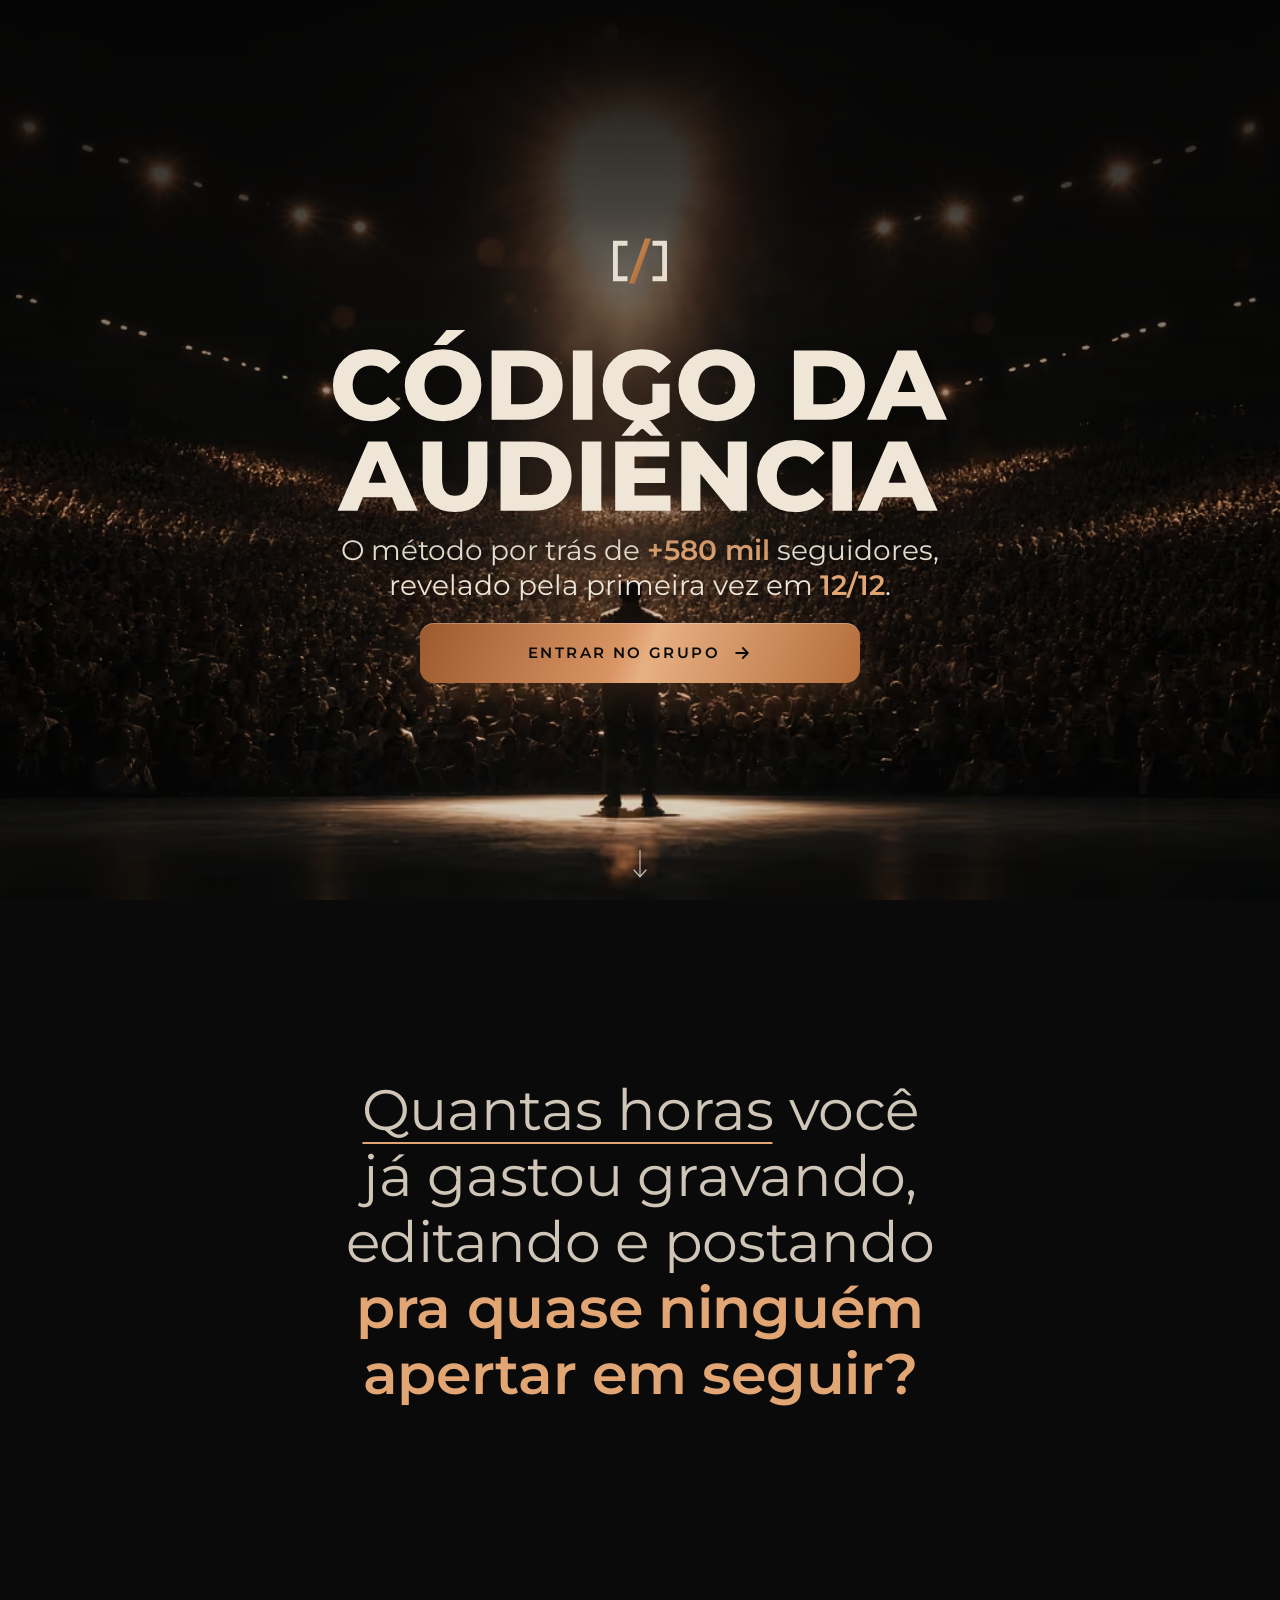
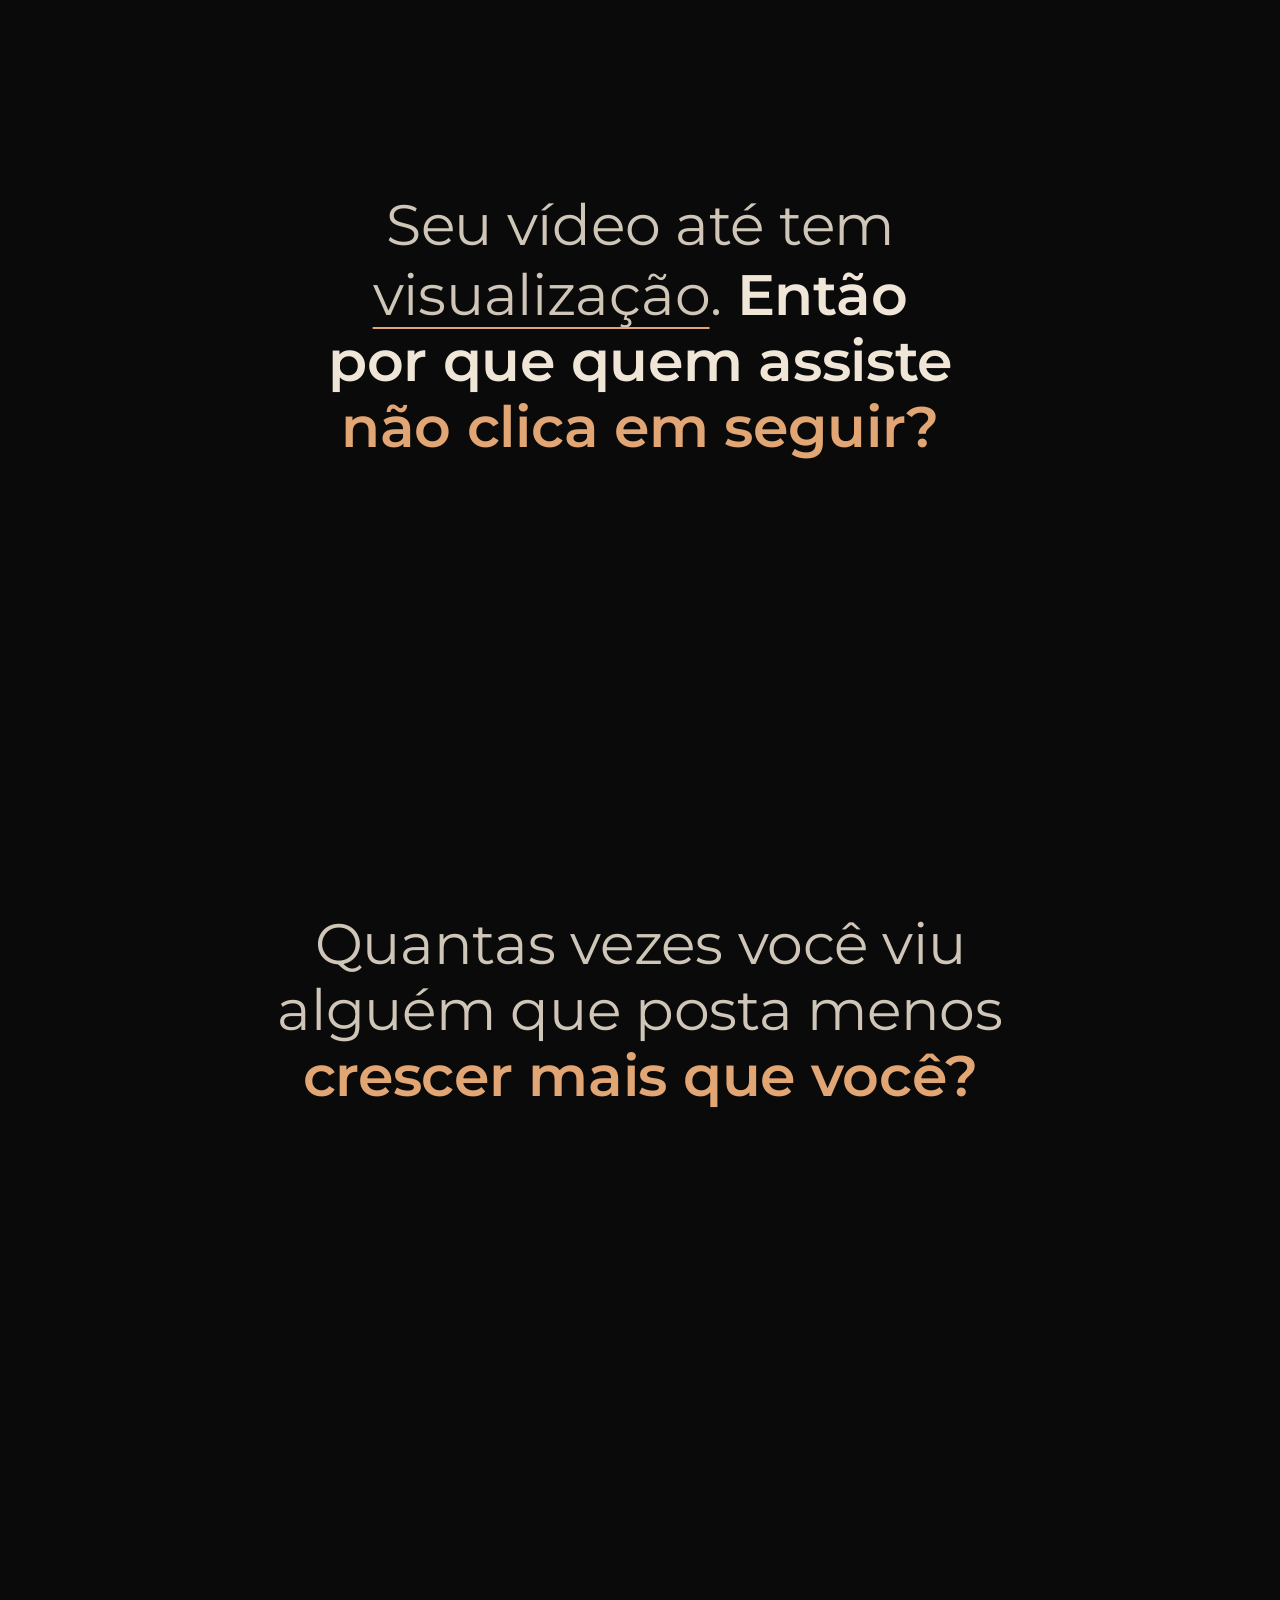
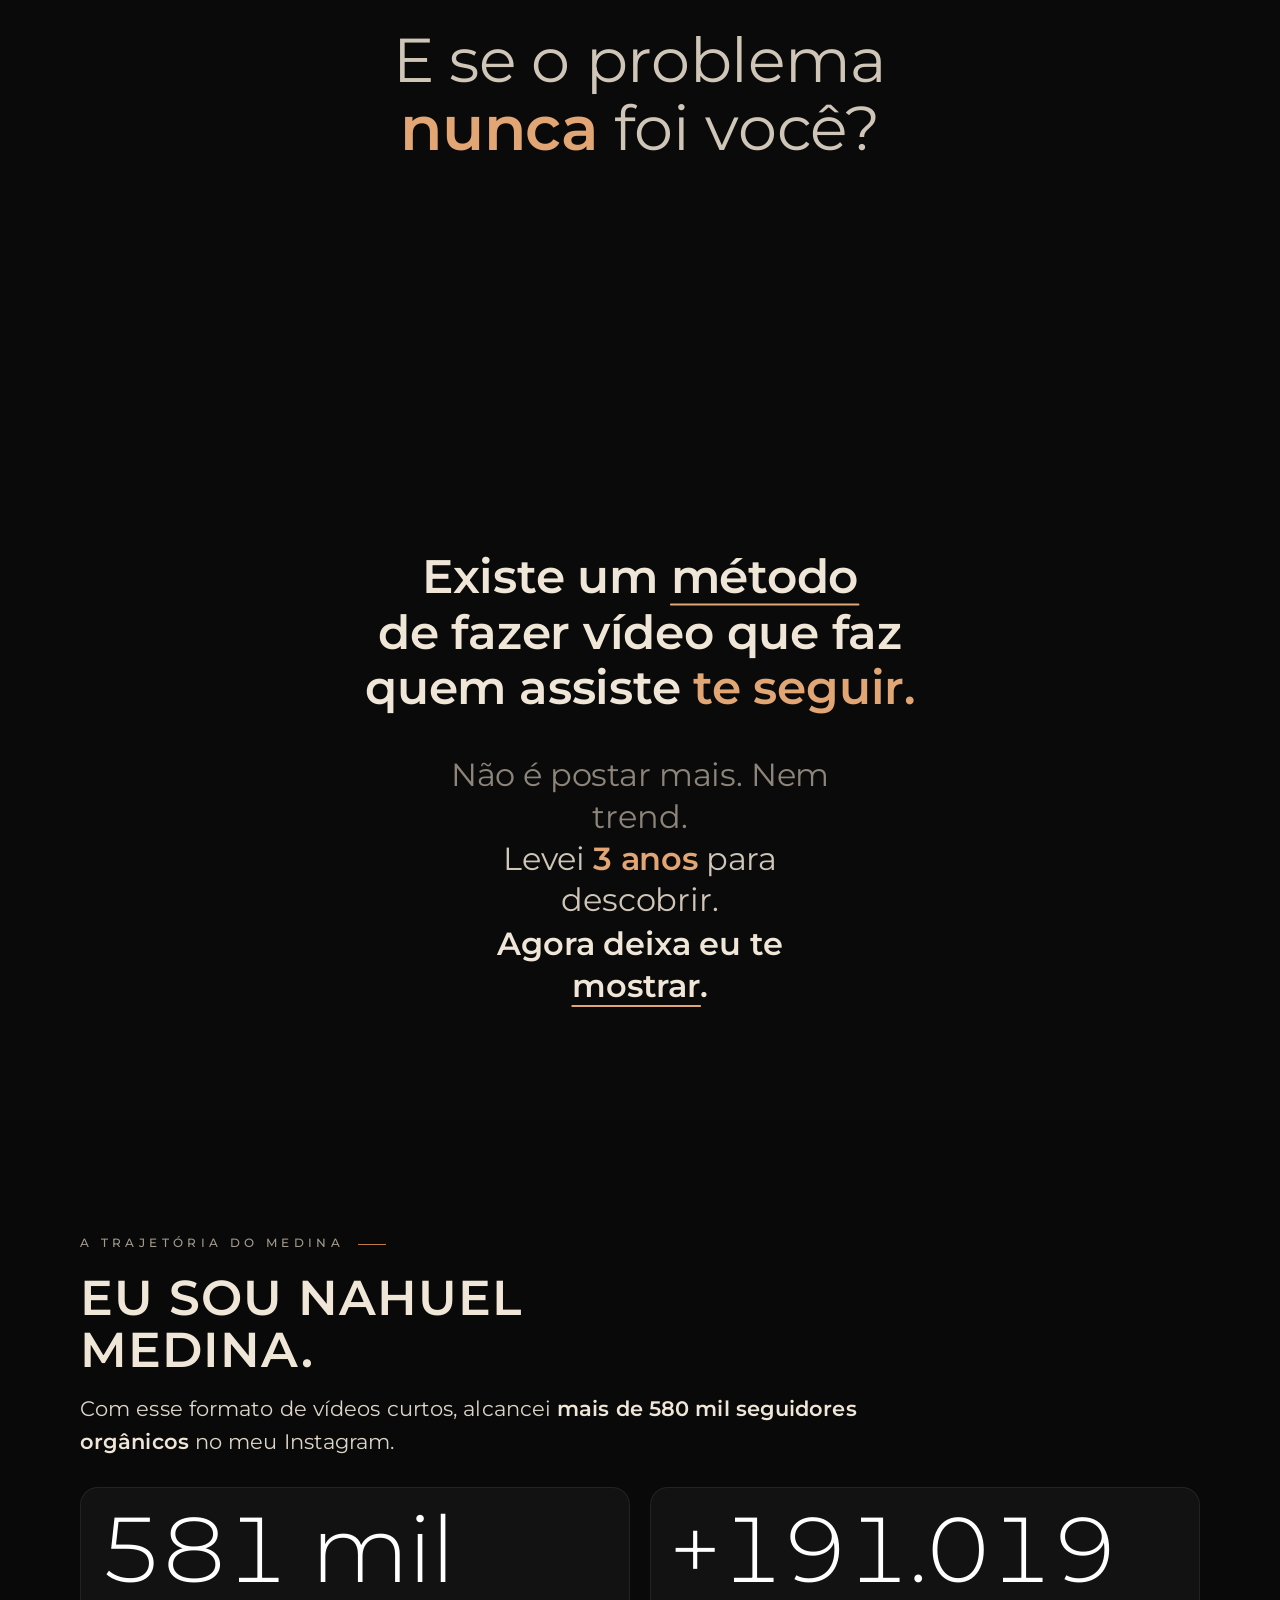
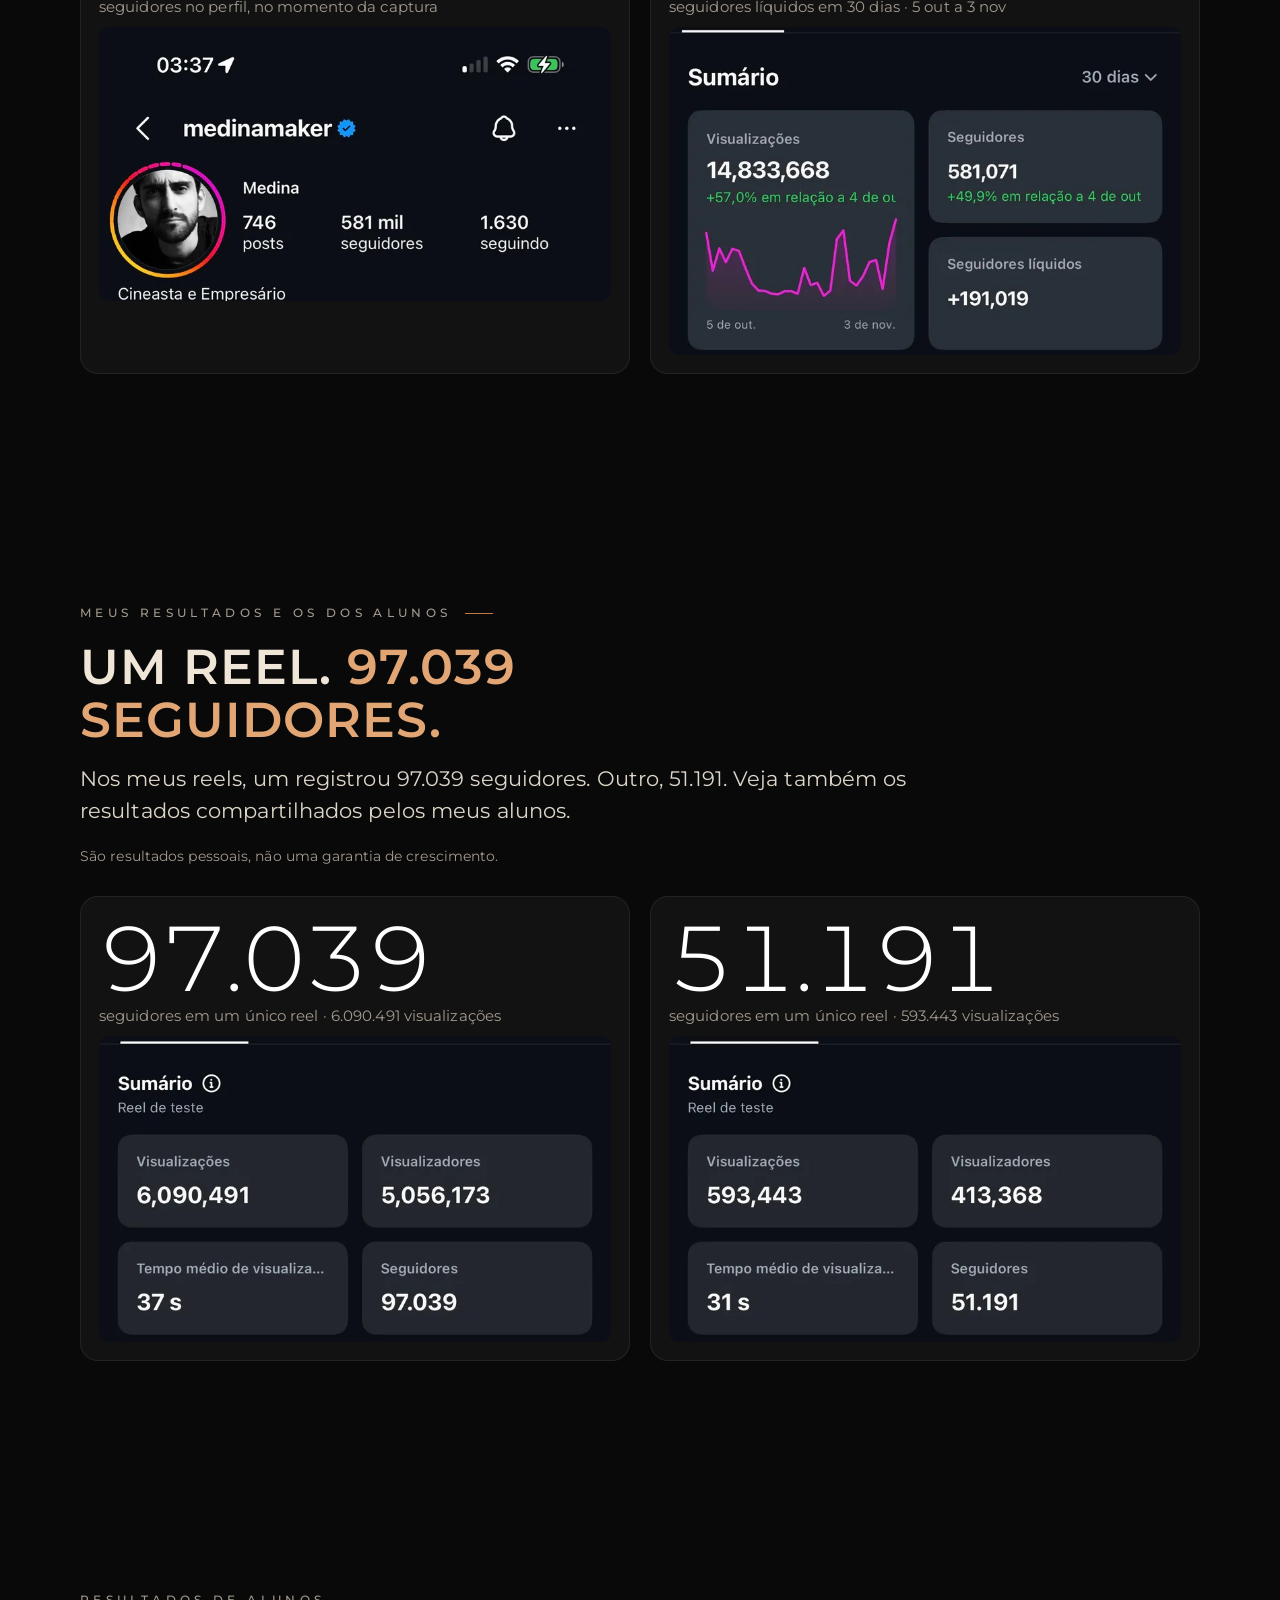
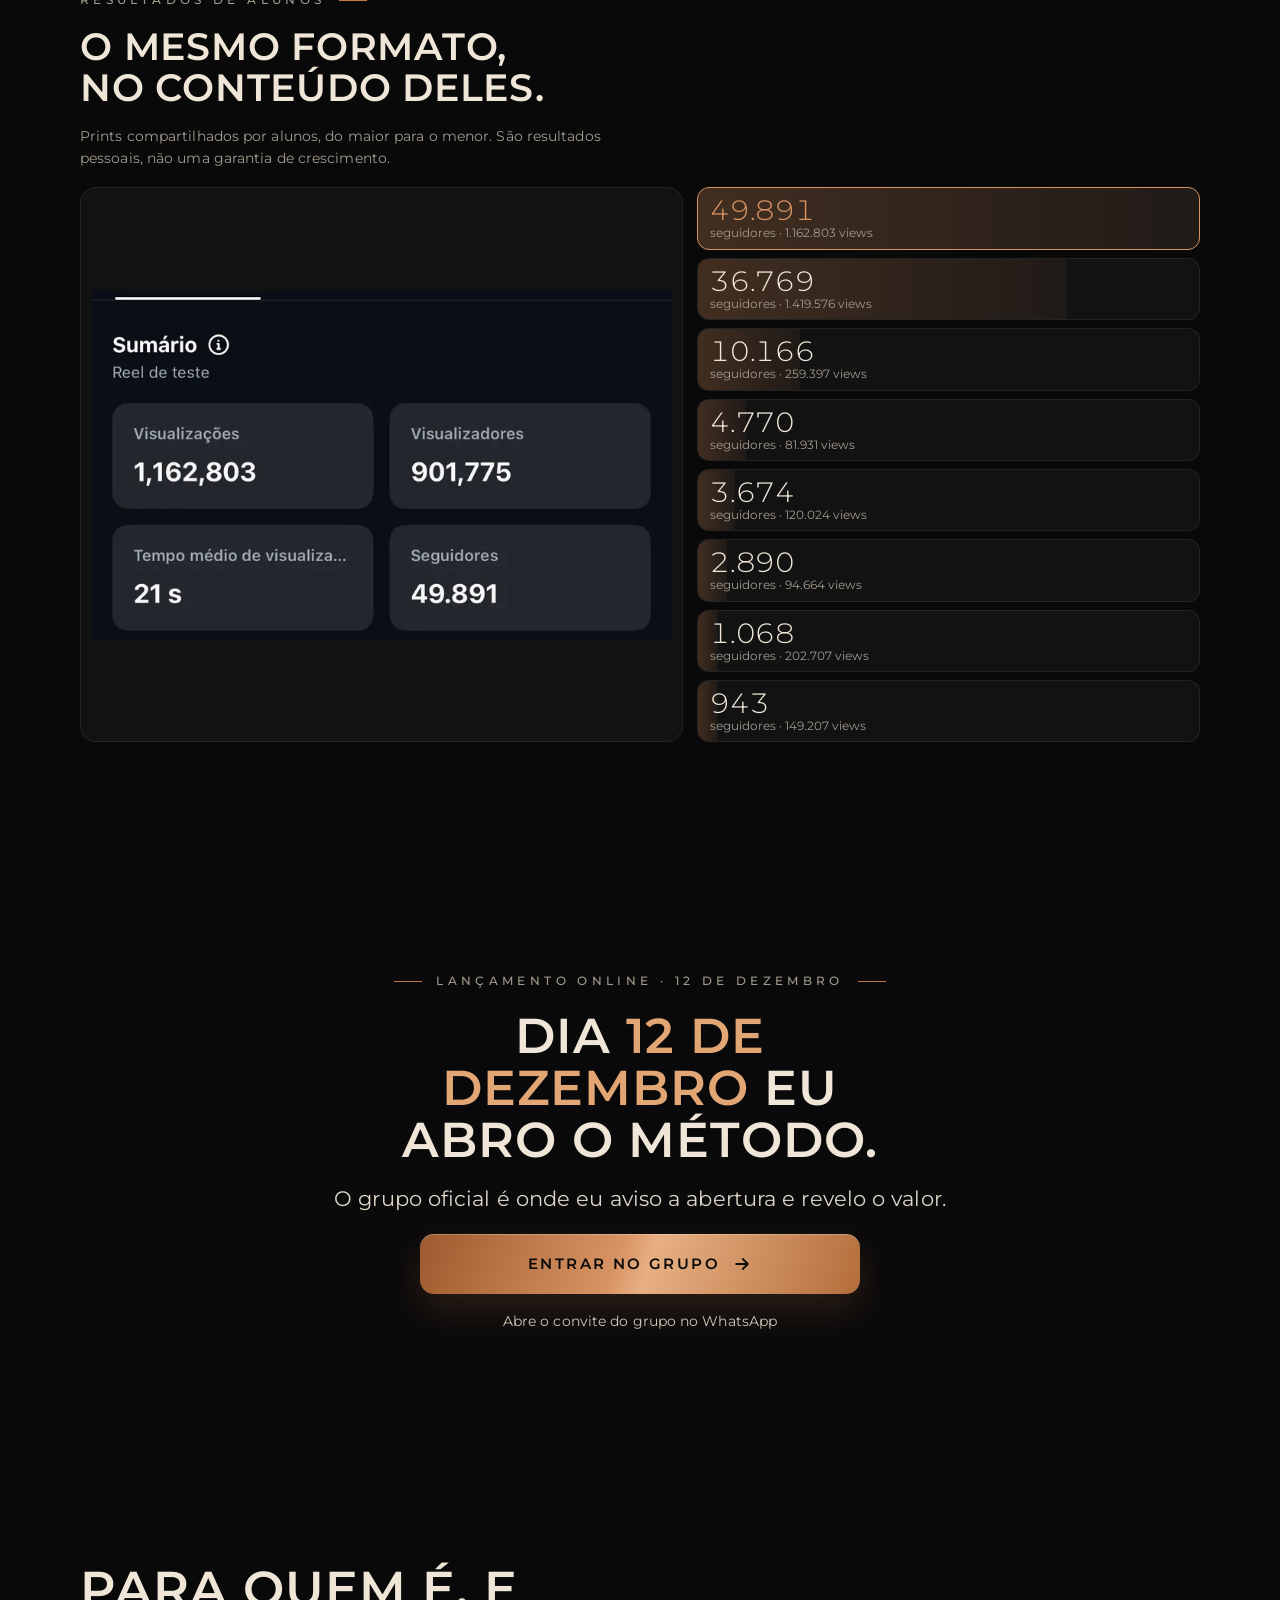
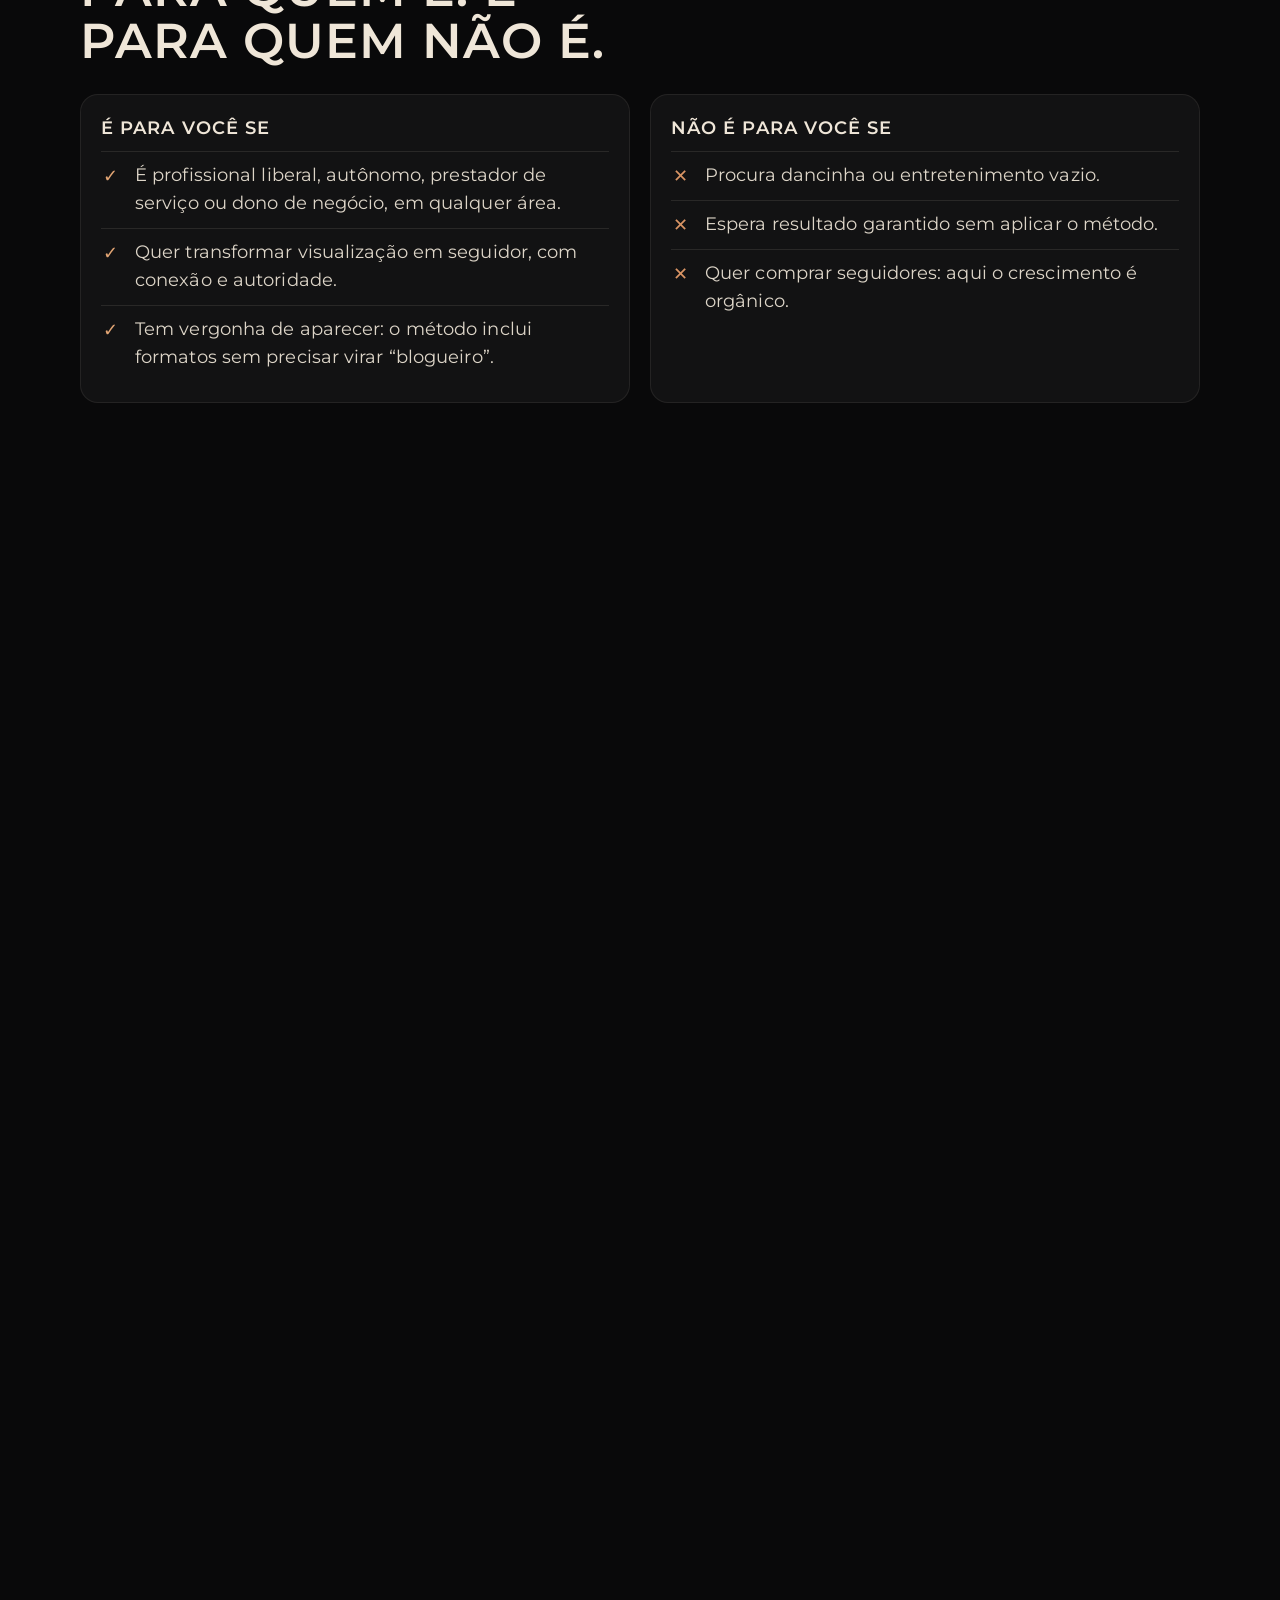
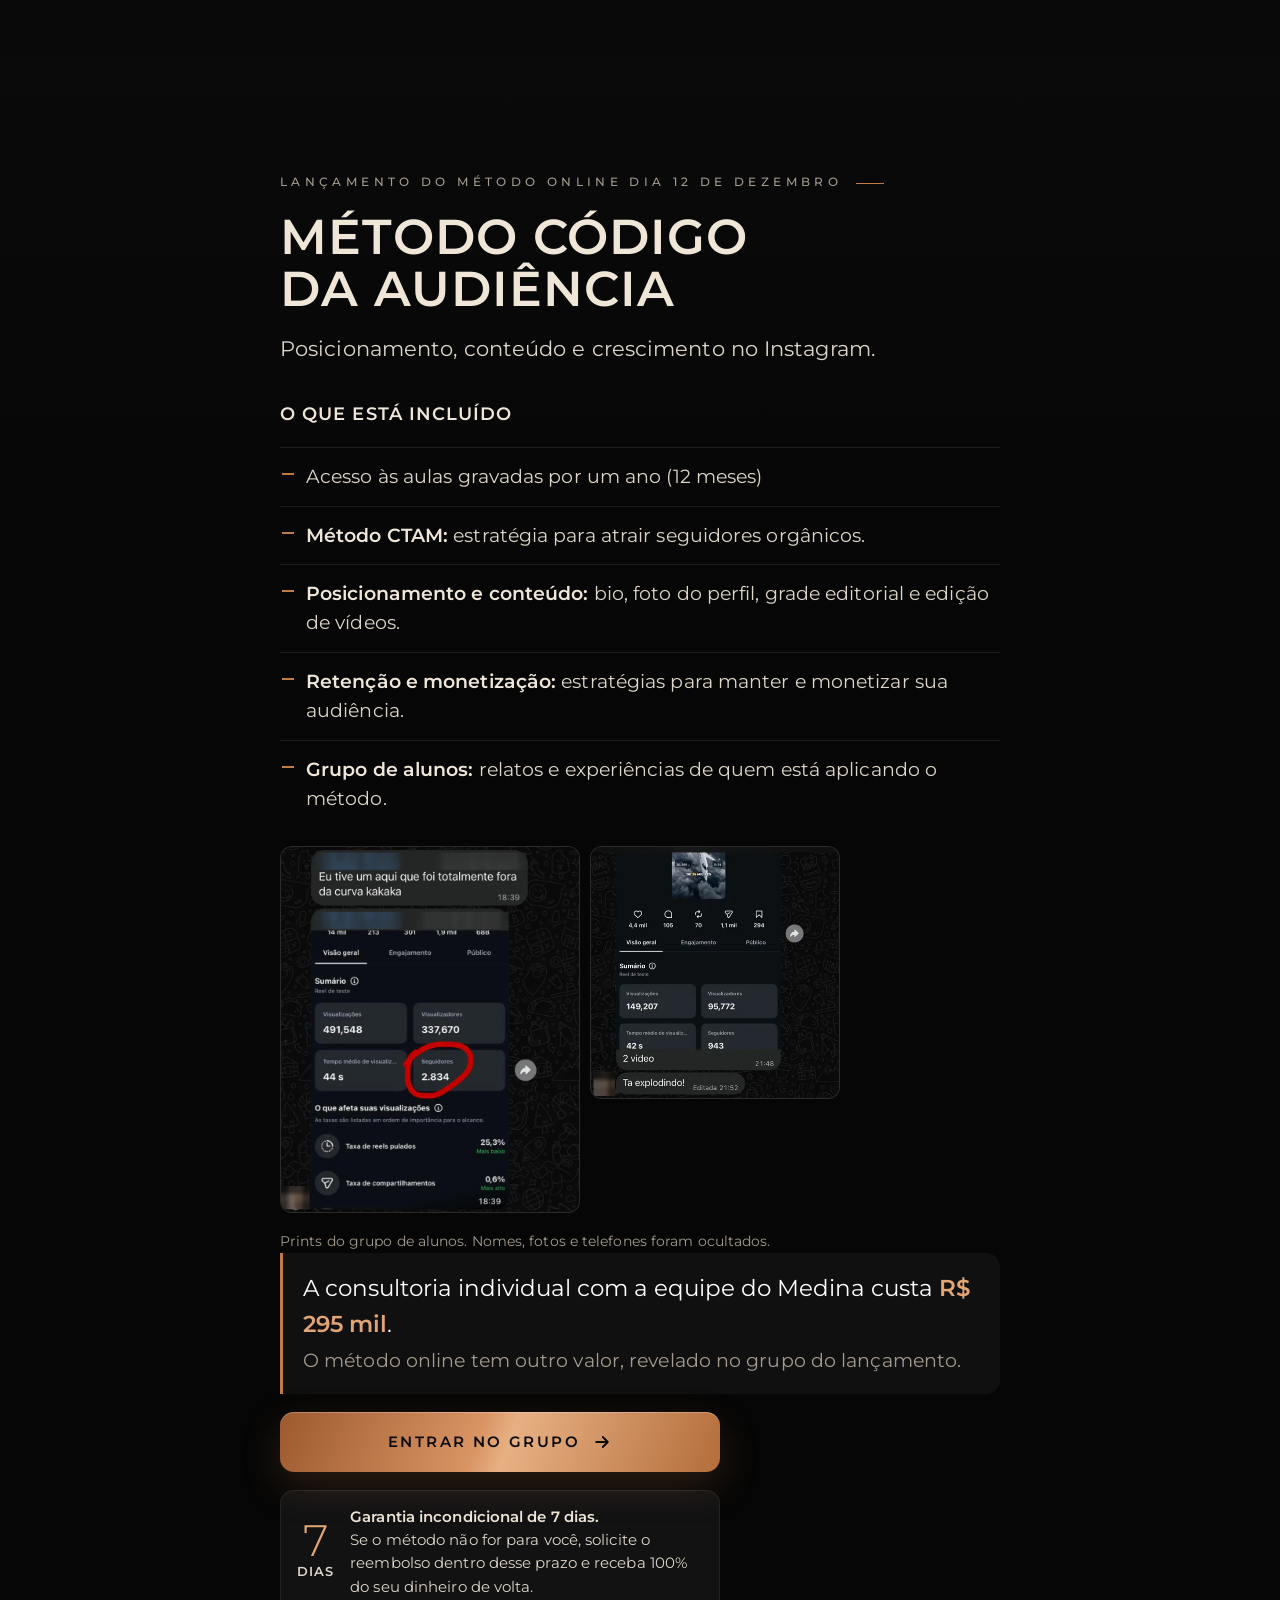
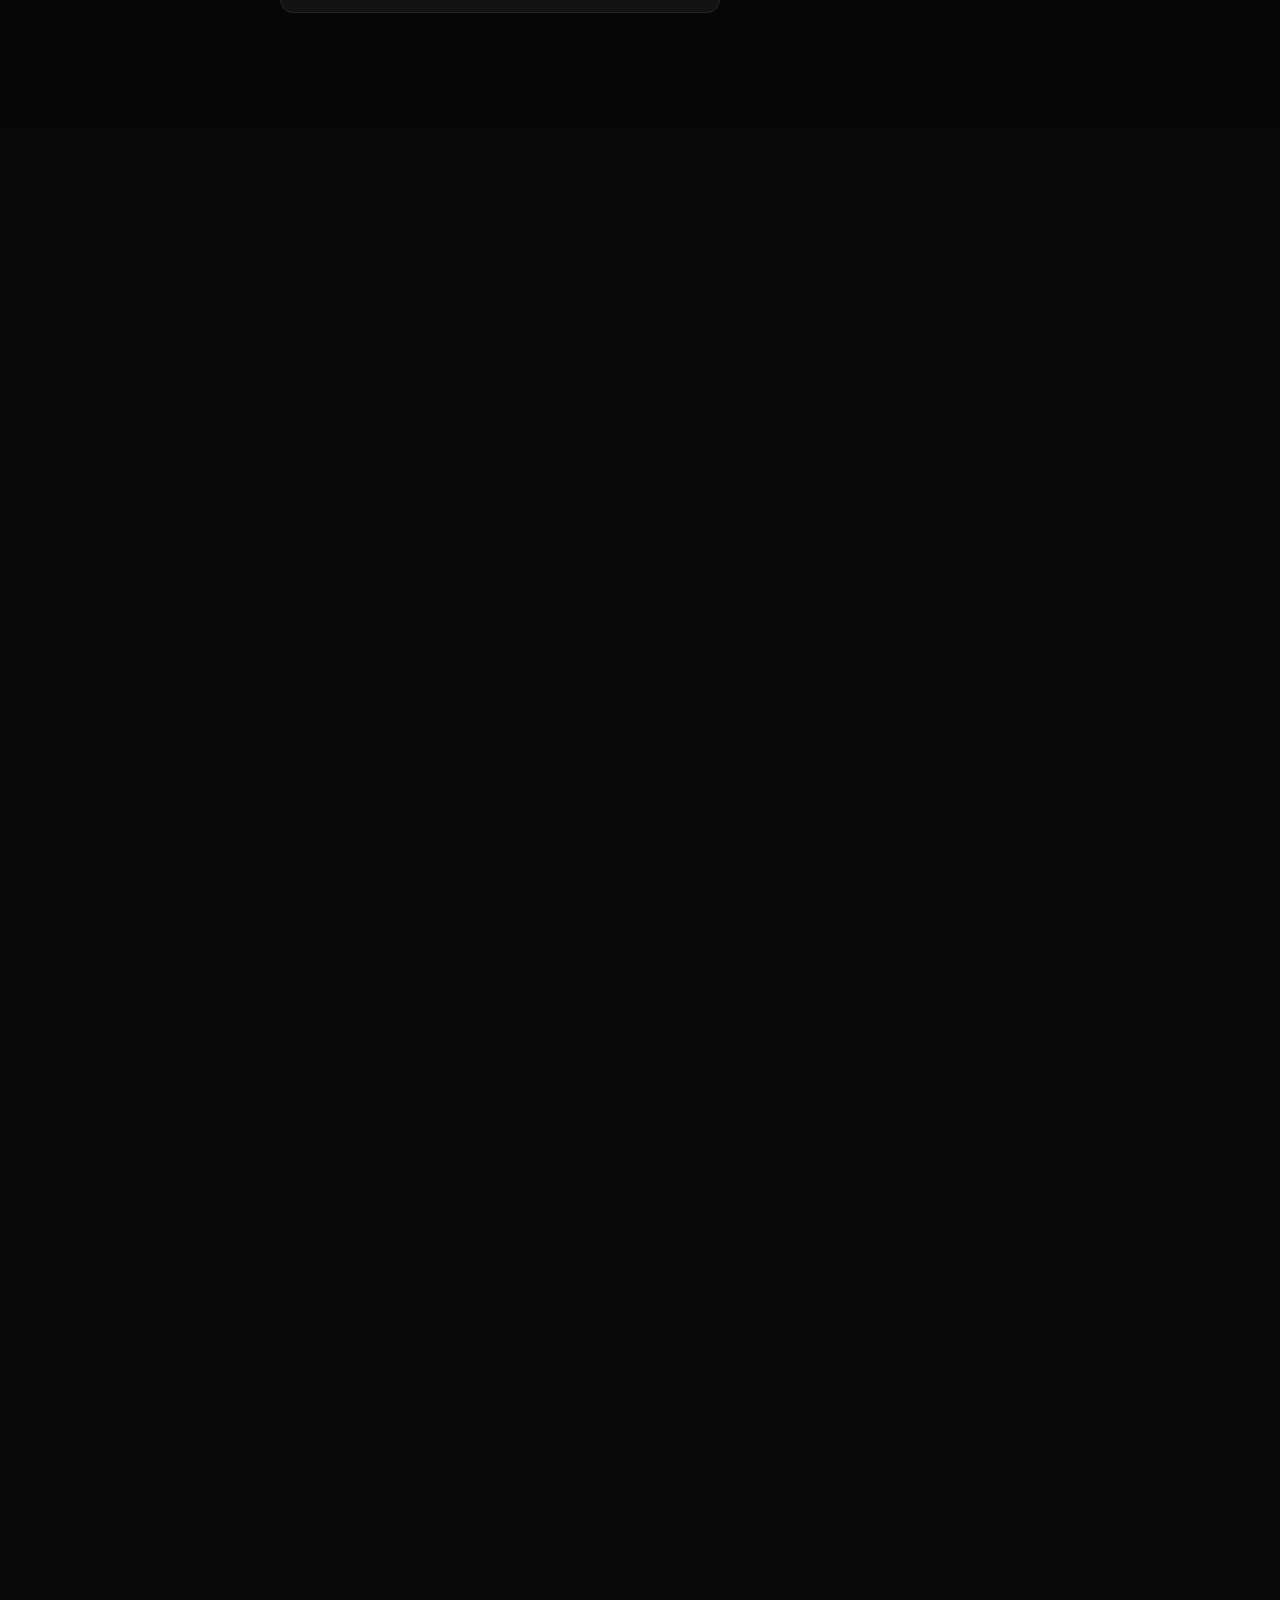
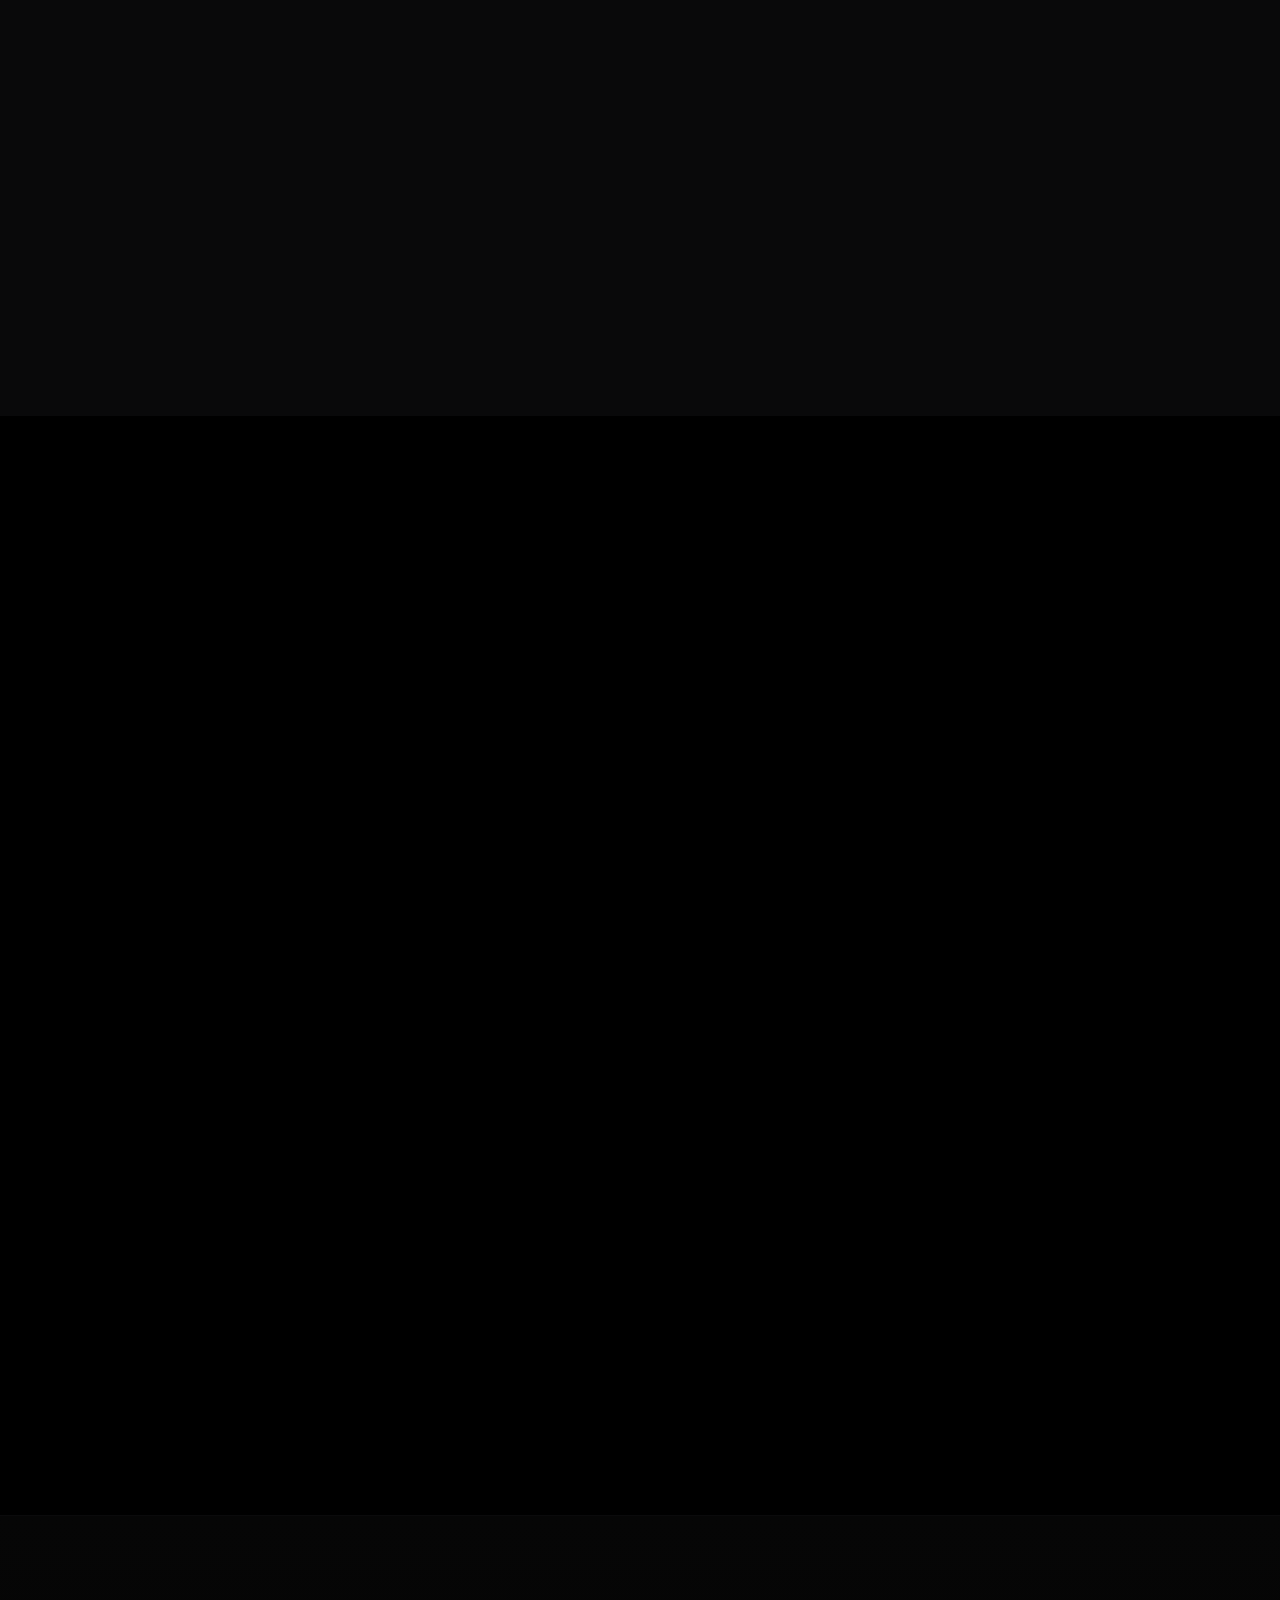
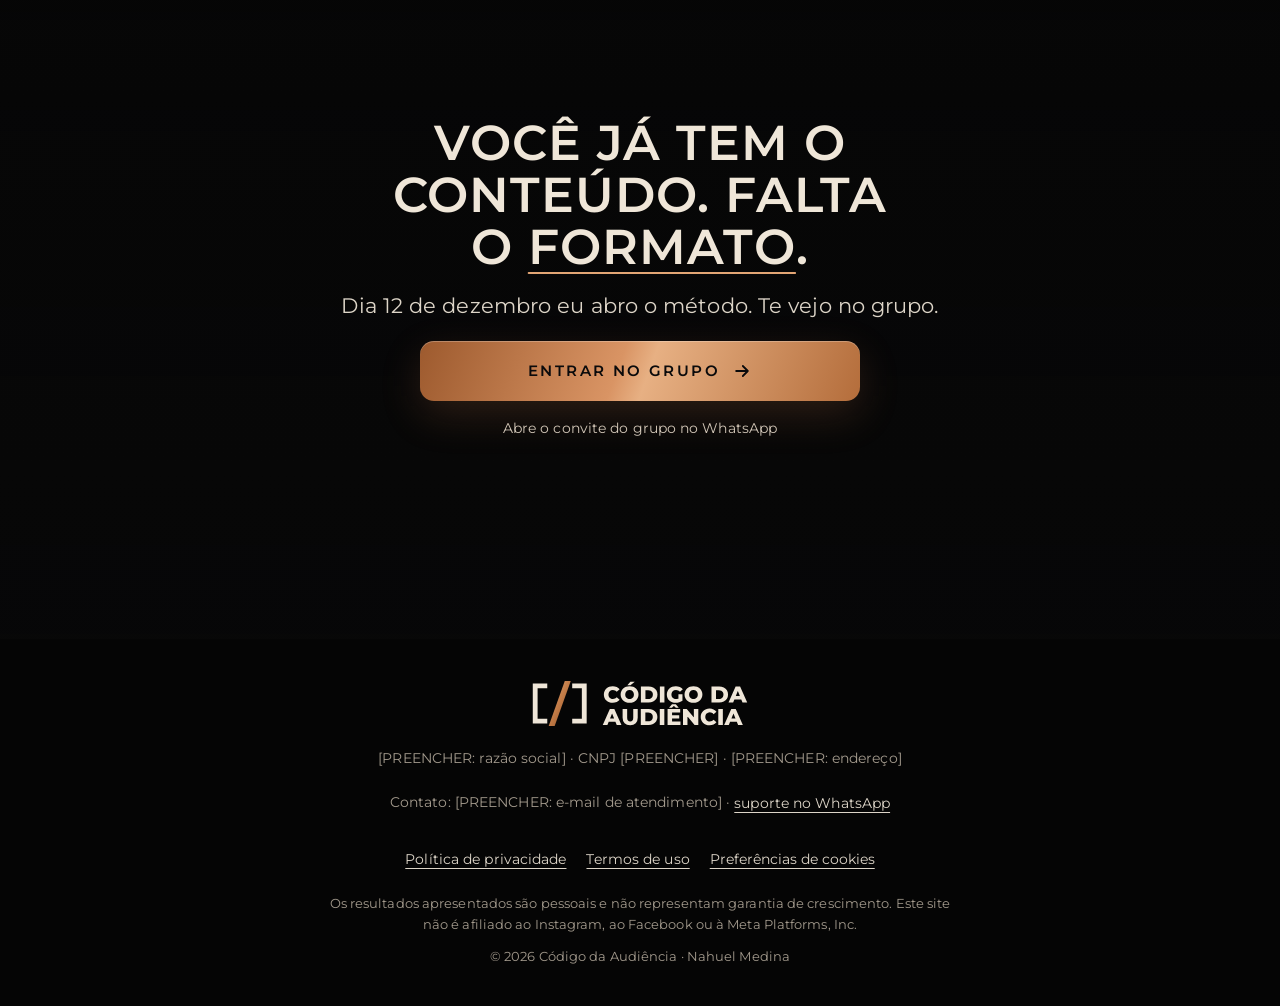
==== commit 5ca60d55: "Sem enquadramento (cantos de visor) nas telas Co-Authored-By: Claude Opus 5.5 <noreply@anthropic.com" ====
--- a/index.html
+++ b/index.html
@@ -14,40 +14,39 @@
   <meta property="og:url" content="https://www.medinamaker.com/">
   <meta property="og:image" content="https://www.medinamaker.com/assets/immersive/codigo-da-audiencia-poster.webp">
   <meta name="twitter:card" content="summary_large_image">
-  <link rel="icon" href="/assets/icone.svg?v=c5b4c522" type="image/svg+xml">
-  <link rel="preload" href="/assets/fontes/montserrat-latin-600-normal.woff2?v=c5b4c522" as="font" type="font/woff2" crossorigin>
-  <link rel="preload" href="/assets/fontes/cormorant-garamond-latin-500-normal.woff2?v=c5b4c522" as="font" type="font/woff2" crossorigin>
-  <link rel="preload" as="image" href="/assets/marca/logo.svg?v=c5b4c522" fetchpriority="high">
+  <link rel="icon" href="/assets/icone.svg?v=7ff504b0" type="image/svg+xml">
+  <link rel="preload" href="/assets/fontes/montserrat-latin-600-normal.woff2?v=7ff504b0" as="font" type="font/woff2" crossorigin>
+  <link rel="preload" href="/assets/fontes/cormorant-garamond-latin-500-normal.woff2?v=7ff504b0" as="font" type="font/woff2" crossorigin>
+  <link rel="preload" as="image" href="/assets/marca/logo.svg?v=7ff504b0" fetchpriority="high">
   <script>(function(d){var r=d.documentElement,n=navigator,c=n.connection||{},m=matchMedia("(prefers-reduced-motion: reduce)").matches;
   var leve=(n.hardwareConcurrency&&n.hardwareConcurrency<=4)||(n.deviceMemory&&n.deviceMemory<=4)||c.saveData||/2g/.test(c.effectiveType||"");
   r.classList.add("js");if(!m)r.classList.add("mov");if(leve&&!m)r.classList.add("leve");})(document);</script>
-  <style>@font-face{font-family:Texto;src:url(/assets/fontes/montserrat-latin-300-normal.woff2?v=c5b4c522) format("woff2");font-weight:300;font-display:swap}@font-face{font-family:Texto;src:url(/assets/fontes/montserrat-latin-400-normal.woff2?v=c5b4c522) format("woff2");font-weight:400;font-display:swap}@font-face{font-family:Texto;src:url(/assets/fontes/montserrat-latin-500-normal.woff2?v=c5b4c522) format("woff2");font-weight:500;font-display:swap}@font-face{font-family:Texto;src:url(/assets/fontes/montserrat-latin-600-normal.woff2?v=c5b4c522) format("woff2");font-weight:600 800;font-display:swap}@font-face{font-family:Serifa;src:url(/assets/fontes/cormorant-garamond-latin-500-normal.woff2?v=c5b4c522) format("woff2");font-weight:400 600;font-display:swap}@font-face{font-family:Serifa;src:url(/assets/fontes/cormorant-garamond-latin-500-italic.woff2?v=c5b4c522) format("woff2");font-weight:400 600;font-style:italic;font-display:swap}@font-face{font-family:"Texto Fallback";src:local("Arial");size-adjust:112%;ascent-override:86%;descent-override:22%;line-gap-override:0%}@font-face{font-family:"Serifa Fallback";src:local("Times New Roman"),local("Georgia");size-adjust:92%;ascent-override:96%;descent-override:30%;line-gap-override:0%}:root{--fundo:#0a0a0b;--fundo2:#060606;--card:#151516;--grafite:#2a2a2d;--texto:#efe6d8;--marfim:#efe6d8;--cinza:#a39a8d;--laranja:#c17a45;--laranja2:#d99464;--cobre:#c17a45;--cobre-claro:#e2a574;--cobre-escuro:#8a4e27;--tinta:#0a0a0b;--linha:#efe6d81a;--verde:#c17a45;--verde2:#d08955;--g:clamp(18px,5vw,56px);--entra:cubic-bezier(.16,1,.3,1);--sai:cubic-bezier(.7,0,.84,0);--fonte:Texto,"Texto Fallback",system-ui,Arial,sans-serif;--serifa:Serifa,"Serifa Fallback",Georgia,serif}*,*::before,*::after{box-sizing:border-box}html{-webkit-text-size-adjust:100%;text-size-adjust:100%;scroll-padding-top:16px;background:var(--fundo)}body{margin:0;color:var(--texto);font:400 clamp(16px,.35vw + 15px,19px)/1.55 var(--fonte);-webkit-font-smoothing:antialiased;overflow-x:clip}h1,h2,h3,p,ul,ol,figure{margin:0}ul,ol{padding:0;list-style:none}img,svg{display:block;max-width:100%}img{height:auto}a{color:inherit}button{font:inherit;color:inherit;cursor:pointer}a,button,summary{-webkit-tap-highlight-color:transparent;touch-action:manipulation}:focus-visible{outline:3px solid #fff;outline-offset:3px;border-radius:4px}[hidden]{display:none!important}strong{font-weight:700;color:#fff}.pular{position:fixed;z-index:60;top:8px;left:8px;padding:12px 16px;background:#fff;color:var(--fundo);font-weight:700;border-radius:8px;transform:translateY(-200%)}.pular:focus{transform:none}.palco{position:fixed;inset:0 0 auto;height:100vh;height:100lvh;z-index:-1;overflow:hidden;background:var(--fundo);--p:0;--h:0}.palco__foto,.palco__foto img{position:absolute;inset:0;width:100%;height:100%}.palco__foto img{object-fit:cover;object-position:50% 50%}.palco__desfoque{position:absolute;inset:0;background:url(/assets/immersive/palco-r-desfoque.webp?v=c5b4c522) 50% 50%/cover;opacity:calc(var(--p) * 1.15)}.palco__sombra{position:absolute;inset:0;background:#060606;opacity:calc(.12 + var(--p) * .66)}.palco__luz{position:absolute;inset:0;background:radial-gradient(ellipse 70% 45% at 50% 0%,#ffd9b833,#ffd9b800 70%);opacity:var(--h)}@media (min-aspect-ratio:4/3){.palco__desfoque{background-image:url(/assets/immersive/palco-d-desfoque.webp?v=c5b4c522)}}.cta{position:relative;display:inline-flex;align-items:center;justify-content:center;gap:12px;width:100%;max-width:440px;min-height:60px;padding:14px 22px;border-radius:14px;overflow:hidden;font-weight:700;font-size:clamp(16px,.4vw + 15px,19px);line-height:1.15;text-decoration:none;text-align:center;transition:transform .16s var(--entra),background-color .16s}.cta svg{flex:none;width:20px;height:20px;fill:none;stroke:currentColor;stroke-width:2.2;stroke-linecap:round;stroke-linejoin:round}.cta:active{transform:scale(.97)}.cta--principal{background:var(--verde);color:#fff;box-shadow:0 10px 30px #c17a4555}.cta--contorno{border:1px solid #ffffff55;color:#fff}.cta--principal::after{content:"";position:absolute;inset:0;background:linear-gradient(105deg,#fff0 35%,#ffffff40 50%,#fff0 65%);transform:translateX(-120%);pointer-events:none}@media (hover:hover) and (pointer:fine){.cta--principal:hover{background:var(--verde2)}.cta--contorno:hover{background:#ffffff14}}.micro{font-size:14px;color:#d3cbbe;line-height:1.4}.link{display:inline-flex;align-items:center;gap:8px;min-height:44px;font-weight:600;text-decoration:underline;text-decoration-color:var(--laranja);text-decoration-thickness:2px;text-underline-offset:6px}.progresso{position:fixed;z-index:29;inset:0 0 auto;height:3px;opacity:0;transition:opacity .3s}.progresso i{display:block;height:100%;background:var(--laranja);transform-origin:left;transform:scaleX(var(--h,0))}.na-historia .progresso{opacity:1}.pular-oferta{position:fixed;z-index:28;left:50%;bottom:max(16px,env(safe-area-inset-bottom));transform:translate(-50%,200%);display:inline-flex;align-items:center;gap:8px;min-height:44px;padding:0 16px;border-radius:999px;background:#060606d9;border:1px solid #ffffff33;color:#fff;font-size:14px;font-weight:600;text-decoration:none;white-space:nowrap;opacity:0;transition:transform .35s var(--entra),opacity .3s}.na-historia .pular-oferta{transform:translate(-50%,0);opacity:1}.topo{position:relative;min-height:100svh;display:grid;place-items:center;padding:max(72px,env(safe-area-inset-top) + 64px) var(--g) 76px;text-align:center}.topo__conteudo{display:grid;justify-items:center;gap:12px;width:100%;--p:0;opacity:calc(1 - var(--p) * 1.5);transform:translate3d(0,calc(var(--p) * -36px),0)}.topo__logo{width:min(88vw,46svh * 3.31,620px)}.topo__logo img{width:100%;filter:drop-shadow(0 8px 30px #0008)}.topo__sub{max-width:24ch;margin-top:6px;font-size:clamp(19px,1vw + 16px,28px);line-height:1.25;font-weight:500;text-wrap:balance;text-shadow:0 2px 16px #000c}.topo__prova{font-size:clamp(14px,.3vw + 13px,17px);letter-spacing:.02em;text-shadow:0 2px 12px #000c;padding:6px 14px;border-radius:999px;background:#060606b3;border:1px solid #ffffff26}.topo__prova strong{color:var(--laranja2)}.topo .cta{margin-top:8px}.topo .micro{text-shadow:0 1px 10px #000;max-width:34ch}.rolar{position:absolute;left:50%;bottom:max(10px,env(safe-area-inset-bottom));transform:translateX(-50%);display:grid;place-items:center;width:44px;height:52px;color:#ffffffb3}.rolar svg{width:18px;height:30px;fill:none;stroke:currentColor;stroke-width:1.6;stroke-linecap:round;stroke-linejoin:round}@media (max-height:560px){.topo{padding-top:64px;padding-bottom:56px}.topo__logo{width:min(60vw,40svh * 3.31)}.topo__conteudo{gap:8px}.topo__sub{font-size:17px;max-width:40ch}.cta{min-height:52px}.rolar{display:none}}.historia{position:relative}.tela{min-height:64svh;display:grid;place-items:center;padding:8svh var(--g)}.fala{max-width:20ch;text-align:center;font-size:clamp(27px,3.2vw + 16px,58px);line-height:1.16;font-weight:500;letter-spacing:-.02em;color:#efe6d8}.fala--grande{font-size:clamp(34px,4.6vw + 18px,84px);font-weight:700}.ln{display:block;overflow:hidden;padding-bottom:.08em;margin-bottom:-.08em}.ln>span{display:block}.secao,.chamada,.fechamento{position:relative;padding:clamp(52px,9vw,128px) var(--g)}.secao{background:#0a0a0bf5}.oferta{background:linear-gradient(180deg,#0a0a0bf5,#060606 30%)}.chamada{background:linear-gradient(180deg,#0a0a0bf5,#0a0a0bb3 40%,#0a0a0bf5);text-align:center}.fechamento{background:linear-gradient(180deg,#060606,#060606cc 30%,#06060699);text-align:center;padding-block:clamp(96px,16vw,200px)}.cv{content-visibility:auto;contain-intrinsic-size:auto 900px}.miolo{max-width:1120px;margin-inline:auto;display:grid;grid-template-columns:minmax(0,1fr);gap:18px;justify-items:start}.miolo--estreito{max-width:720px}.miolo--centro{justify-items:center;text-align:center}.rotulo{font-size:13px;font-weight:700;letter-spacing:.14em;text-transform:uppercase;color:var(--laranja2)}.titulo{font-size:clamp(32px,4vw + 16px,72px);line-height:1.04;font-weight:800;letter-spacing:-.03em;text-wrap:balance;max-width:18ch}.titulo--menor{font-size:clamp(28px,2.6vw + 16px,48px)}.miolo--centro .titulo{max-width:16ch}.laranja{color:var(--laranja2)}.lead{max-width:60ch;font-size:clamp(17px,.5vw + 15.5px,21px);color:#ddd5c8}.subtitulo{margin-top:18px;font-size:clamp(20px,1vw + 16px,26px);font-weight:700;letter-spacing:-.01em}.aviso{font-size:14px;color:var(--cinza);max-width:65ch}.dupla{display:grid;grid-template-columns:repeat(2,minmax(0,1fr));gap:10px;width:100%;margin-top:10px}.dupla--listas{grid-template-columns:minmax(0,1fr)}@media (min-width:768px){.dupla,.dupla--listas{grid-template-columns:repeat(2,minmax(0,1fr));gap:20px}}.prova{display:grid;gap:10px;align-content:start;padding:clamp(12px,3vw,18px);border-radius:18px;background:var(--card);border:1px solid var(--linha)}.prova figcaption{display:grid;gap:4px}.prova__num{font-size:clamp(30px,8.4vw,92px);line-height:.95;font-weight:800;letter-spacing:-.04em;font-variant-numeric:tabular-nums;color:#fff}.prova__txt{color:var(--cinza);font-size:clamp(12.5px,.5vw + 11px,15px);line-height:1.35}.prova__img img{width:100%;border-radius:10px}.ranking{display:grid;gap:14px;width:100%}.ranking__tela{position:relative;display:grid;grid-template:minmax(0,1fr)/minmax(0,1fr);place-items:center;min-height:0;border-radius:16px;background:var(--card);border:1px solid var(--linha);padding:10px;overflow:hidden}.ranking__tela img{grid-area:1/1;width:100%;height:100%;object-fit:contain;border-radius:8px;opacity:0;transform:scale(.985);transition:opacity .45s var(--entra),transform .6s var(--entra)}.ranking__tela img.on{opacity:1;transform:none}.ranking__lista{display:grid;grid-template-columns:repeat(2,minmax(0,1fr));gap:8px}.ranking__lista button{position:relative;display:grid;align-content:center;gap:2px;width:100%;min-height:52px;height:100%;padding:8px 12px;border-radius:12px;border:1px solid var(--linha);background:#151516;text-align:left;overflow:hidden;transition:border-color .25s}.ranking__lista button::before{content:"";position:absolute;inset:0 auto 0 0;width:var(--w);background:linear-gradient(90deg,#c17a4540,#c17a451a);transform-origin:left;transition:transform .8s var(--entra) calc(var(--d,0ms) + 200ms)}.ranking__lista button>*{position:relative}.ranking__lista b{font-size:clamp(20px,1.2vw + 16px,28px);line-height:1;font-weight:800;letter-spacing:-.02em;font-variant-numeric:tabular-nums}.ranking__lista small{font-size:11.5px;line-height:1.25;color:var(--cinza)}.ranking__lista button[aria-pressed=true]{border-color:var(--laranja2)}.ranking__lista button[aria-pressed=true] b{color:var(--laranja2)}@media (min-width:768px){.ranking{grid-template-columns:1.2fr 1fr;align-items:stretch}.ranking__lista{grid-template-columns:minmax(0,1fr)}.ranking__tela{min-height:360px}}.lista-card{padding:20px;border-radius:18px;background:var(--card);border:1px solid var(--linha)}.lista-card h3{font-size:20px;font-weight:700;margin-bottom:8px}.lista-card li{position:relative;padding:10px 0 10px 34px;font-size:.95em;border-top:1px solid var(--linha);color:#ddd5c8}.lista-card li::before{position:absolute;left:2px;top:11px;font-weight:800;font-size:18px}.sim li::before{content:"✓";color:#d99464}.nao li::before{content:"✕";color:var(--laranja2)}.capas{display:grid;grid-template-columns:repeat(3,minmax(0,1fr));gap:10px;width:100%;margin-top:8px}@media (min-width:600px){.capas{gap:14px}}@media (min-width:1024px){.capas{grid-template-columns:repeat(5,minmax(0,1fr));gap:18px}.capas li:nth-child(n+6){transform:translateX(50%)}}.capas img{width:100%;aspect-ratio:3/4;object-fit:cover;border-radius:12px}.capas figcaption{display:grid;gap:2px;margin-top:6px;font-weight:700;font-size:clamp(12px,.6vw + 10px,15px);line-height:1.2}.capas figcaption span{font-size:10.5px;letter-spacing:.12em;text-transform:uppercase;color:var(--laranja2)}.incluido{width:100%}.incluido>li{position:relative;padding:14px 0 14px 26px;border-top:1px solid var(--linha);color:#ddd5c8}.incluido>li::before{content:"";position:absolute;left:2px;top:25px;width:12px;height:2px;background:var(--laranja)}.grupo{display:grid;grid-template-columns:1.2fr 1fr;gap:10px;width:100%;max-width:560px;align-items:start}.grupo figure{min-height:0;border-radius:12px;overflow:hidden;border:1px solid var(--linha);background:var(--card)}.grupo img{width:100%;height:100%;object-fit:contain}.ancora{width:100%;padding:18px 20px;border-left:3px solid var(--laranja);background:#ffffff0a;border-radius:0 14px 14px 0;display:grid;gap:4px}.ancora p:first-child{font-size:clamp(18px,.8vw + 16px,23px);font-weight:600;color:#fff}.ancora p:last-child{color:var(--cinza)}.garantia{display:grid;grid-template-columns:auto 1fr;gap:16px;align-items:center;width:100%;max-width:440px;padding:14px 16px;border-radius:14px;border:1px solid var(--linha);font-size:15px;color:#ddd5c8}.garantia__num{font-weight:800;text-transform:uppercase;letter-spacing:.08em;font-size:13px;text-align:center}.garantia__num span{display:block;font-size:44px;line-height:.9;color:var(--laranja2)}.preco{font-size:clamp(40px,5vw + 16px,68px);font-weight:800;letter-spacing:-.03em;line-height:1}.preco span{font-size:.4em;color:var(--cinza);letter-spacing:0}.faq{width:100%}.faq details{border-bottom:1px solid var(--linha)}.faq summary{position:relative;list-style:none;min-height:56px;padding:17px 44px 17px 0;font-weight:600;cursor:pointer}.faq summary::-webkit-details-marker{display:none}.faq summary::after{content:"+";position:absolute;right:6px;top:12px;font-size:26px;font-weight:400;color:var(--laranja2);transition:transform .2s var(--entra)}.faq details[open] summary::after{transform:rotate(45deg)}.faq details p{padding:0 44px 20px 0;color:#ddd5c8;max-width:65ch}.pos{background:#000}.pos__print{container-type:size;width:min(100%,400px);height:min(70vh,640px);border-radius:14px;overflow:hidden;border:1px solid var(--linha)}.pos__rolo{height:100%;overflow:hidden;-webkit-mask-image:linear-gradient(#000 85%,#0000);mask-image:linear-gradient(#000 85%,#0000)}.pos__rolo img{width:100%}html:not(.mov) .pos__rolo{overflow-y:auto;-webkit-mask-image:none;mask-image:none}.rodape{position:relative;background:#050505;padding:40px var(--g) calc(40px + env(safe-area-inset-bottom));display:grid;gap:12px;justify-items:center;text-align:center;font-size:14px;color:var(--cinza)}.rodape img{width:84px;margin-bottom:8px}.rodape nav{display:flex;flex-wrap:wrap;justify-content:center;gap:4px 20px}.rodape nav a,.rodape nav button,.rodape p a{display:inline-flex;align-items:center;min-height:44px;color:#ddd5c8;background:none;border:0;padding:0;text-decoration:underline;text-underline-offset:4px}.rodape__nota{max-width:70ch;font-size:13px}.cookies{position:fixed;z-index:50;left:max(10px,env(safe-area-inset-left));right:max(10px,env(safe-area-inset-right));bottom:max(10px,env(safe-area-inset-bottom));max-width:560px;margin-inline:auto;display:flex;flex-wrap:wrap;align-items:center;justify-content:space-between;gap:8px 14px;padding:12px 14px;border-radius:14px;background:#060606f2;border:1px solid #ffffff33;font-size:13.5px;line-height:1.4;box-shadow:0 10px 40px #000a}.cookies p{flex:1 1 220px}.cookies a{color:#fff}.cookies div{display:flex;gap:8px}.cookies button{min-height:44px;padding:0 16px;border-radius:10px;border:1px solid #ffffff55;background:transparent;font-weight:700}.cookies .cookies__sim{background:#fff;color:var(--fundo);border-color:#fff}.som{position:fixed;z-index:25;left:max(12px,env(safe-area-inset-left));bottom:max(12px,env(safe-area-inset-bottom));display:inline-flex;align-items:center;gap:9px;min-width:44px;min-height:44px;padding:0 14px;border:1px solid #ffffff2e;border-radius:999px;background:#060606cc;color:#fff;font-family:inherit;font-size:12px;font-weight:600;letter-spacing:.04em}.som__barras{display:inline-flex;align-items:flex-end;gap:2px;height:14px}.som__barras i{display:block;width:2px;height:14px;border-radius:1px;background:currentColor;transform-origin:bottom;transform:scaleY(.3)}.som[aria-pressed=true] .som__barras i{background:var(--laranja2)}@media (max-width:767px){.som__texto{position:absolute;width:1px;height:1px;overflow:hidden;clip-path:inset(50%)}}@media (min-width:1024px){.tela{min-height:76svh}}@media (min-width:1920px){.miolo{max-width:1240px}}@media (orientation:landscape) and (max-height:480px){.topo{padding:56px var(--g) 16px}.topo__conteudo{grid-template-columns:minmax(0,.8fr) minmax(0,1fr);column-gap:28px;align-items:center;justify-items:start;text-align:left}.topo__logo{grid-row:1 / span 4;width:100%;max-width:min(38vw,70svh * 3.31)}.topo__sub{margin:0;font-size:17px;max-width:none}.topo .cta{margin-top:2px;min-height:48px}.rolar{display:none}.tela{min-height:100svh}.fala{font-size:clamp(22px,5.4svh + 6px,34px);max-width:30ch}.fala--grande{font-size:clamp(28px,8svh + 6px,44px)}}.mov [data-tela] .ln>span{transform:translate3d(0,105%,0);opacity:0;transition:transform .6s var(--entra) calc(var(--i,0) * 70ms),opacity .45s var(--entra) calc(var(--i,0) * 70ms)}.mov [data-tela].ok .ln>span{transform:none;opacity:1}.mov [data-tela] [data-r]{opacity:0;transform:translate3d(0,16px,0);transition:opacity .55s var(--entra) var(--d,0ms),transform .55s var(--entra) var(--d,0ms)}.mov [data-tela].ok [data-r]{opacity:1;transform:none}.mov [data-tela] .ranking__lista button::before{transform:scaleX(0)}.mov [data-tela].ok .ranking__lista button::before{transform:none}.mov .ja .ln>span,.mov .ja [data-r],.mov .ja .ranking__lista button::before{transition:none}.mov:not(.leve) .cta--principal.visivel::after{animation:respiro 4s var(--entra) infinite}.mov:not(.leve) .som[aria-pressed=true] .som__barras i{animation:barra .9s ease-in-out infinite alternate}.mov .som[aria-pressed=true] .som__barras i:nth-child(2){animation-delay:-.3s}.mov .som[aria-pressed=true] .som__barras i:nth-child(3){animation-delay:-.6s}.mov .som[aria-pressed=true] .som__barras i:nth-child(4){animation-delay:-.15s}.mov:not(.leve) .ok [data-glitch]{animation:glitch 1.6s steps(1) .7s 1}.mov .ok .pos__rolo img{animation:rolo 18s ease-in-out 1.2s infinite alternate}.mov .pos__print:active .pos__rolo img{animation-play-state:paused}@keyframes respiro{0%,70%{transform:translateX(-120%)}100%{transform:translateX(120%)}}@keyframes barra{from{transform:scaleY(.25)}to{transform:scaleY(1)}}@keyframes glitch{0%,100%{transform:none}8%{transform:translate3d(-5px,2px,0) skewX(-2deg)}14%{transform:translate3d(4px,-1px,0)}20%{transform:none}62%{transform:translate3d(5px,-2px,0) skewX(2deg)}68%{transform:translate3d(-3px,1px,0)}74%{transform:none}}@keyframes rolo{0%,8%{transform:none}92%,100%{transform:translate3d(0,calc(-100% + 100cqh),0)}}.leve .palco__luz{opacity:0}html.js:not(.mov) [data-r],html.js:not(.mov) .ln>span{transition:opacity .2s}@media (prefers-reduced-motion:reduce){*,*::before,*::after{animation:none!important;scroll-behavior:auto!important}.pular-oferta,.progresso,.cta{transition-duration:.2s}}.palco__mouse{position:absolute;left:0;top:0;width:70vmax;height:70vmax;margin:-35vmax 0 0 -35vmax;border-radius:50%;background:radial-gradient(circle,#ffd6aa2e,#ffd6aa0f 40%,#ffd6aa00 65%);mix-blend-mode:screen;opacity:0;transition:opacity .6s var(--entra);will-change:transform}.palco__mouse.on{opacity:1}@media (max-width:767px){.som{top:max(12px,env(safe-area-inset-top));bottom:auto;padding:0;justify-content:center;width:44px}}@media (max-width:767px) and (orientation:portrait){html{scroll-snap-type:y mandatory}.topo,[data-tela]{scroll-snap-align:start;scroll-snap-stop:always}.rodape{scroll-snap-align:end}.cv{content-visibility:visible}.palco__desfoque{display:none}.palco__sombra{opacity:calc(.12 + var(--p) * .72)}.palco__foto img{object-position:50% 62%}.topo{min-height:100svh;min-height:100lvh;place-items:stretch;padding:max(64px,env(safe-area-inset-top) + 56px) var(--g) max(18px,env(safe-area-inset-bottom) + 12px)}.topo__conteudo{display:flex;flex-direction:column;align-items:center;gap:8px;min-height:100%}.topo__logo{width:min(90vw,40svh * 3.31)}.topo__sub{margin-top:10px;font-size:clamp(17px,4.8vw,21px);max-width:24ch}.topo__prova{padding:0;border:0;background:none;font-size:14px}.topo .cta{margin-top:auto;min-height:58px}.topo__data{font-size:14px;letter-spacing:.02em}.rolar{display:none}[data-tela]{min-height:100svh;min-height:100lvh;display:flex;flex-direction:column;justify-content:center;padding:max(68px,env(safe-area-inset-top) + 60px) var(--g) max(24px,env(safe-area-inset-bottom) + 18px)}.cheia{height:100svh;height:100lvh}.secao,.chamada,.fechamento{background:#0a0a0b}.chamada{background:#0a0a0bd9}.fechamento{background:#060606e0}.pos{background:#000}.oferta{display:block;min-height:0;padding:0;background:#060606}.miolo{width:100%;display:flex;flex-direction:column;align-items:flex-start;gap:clamp(10px,1.7svh,18px);margin:0}.miolo--centro{align-items:center}.cheia>.miolo{flex:1;min-height:0;justify-content:center}.rotulo{font-size:12.5px}.titulo{font-size:clamp(30px,min(10.2vw,5.6svh),48px);line-height:1.02;max-width:none}.titulo--menor{font-size:clamp(26px,min(8.4vw,4.7svh),40px)}.lead{font-size:clamp(16px,min(4.6vw,2.4svh),20px);line-height:1.45}.aviso{font-size:13px;line-height:1.4}.tela{padding-inline:var(--g)}.fala{max-width:none;font-size:clamp(30px,min(9.6vw,5.2svh),46px);line-height:1.12}.fala--grande{font-size:clamp(40px,min(13.4vw,7.2svh),64px)}.chamada .titulo,.fechamento .titulo{font-size:clamp(36px,min(12vw,6.6svh),58px)}.chamada .lead,.fechamento .lead{font-size:clamp(17px,min(5vw,2.6svh),22px)}.provas{flex:1 1 0;min-height:0;display:grid;grid-template-columns:minmax(0,1fr);grid-template-rows:repeat(2,minmax(0,1fr));gap:10px;margin:0}.prova{min-height:0;grid-template-rows:auto minmax(0,1fr);gap:8px;padding:12px}.prova figcaption{display:flex;align-items:center;gap:12px}.prova__num{line-height:1}.prova__txt{line-height:1.3}.prova__num{flex:none;font-size:clamp(30px,min(9.6vw,5svh),44px)}.prova__txt{font-size:13px}.prova__img{min-height:0}.prova__img img{width:100%;height:100%;object-fit:contain;object-position:50% 50%}#resultados .lead{display:none}.ranking{flex:1 1 0;min-height:0;grid-template-rows:minmax(0,1fr) auto;gap:10px}.ranking__lista{gap:6px}.ranking__lista button{min-height:max(48px,5.6svh);padding:6px 10px}.ranking__lista b{font-size:clamp(19px,min(5.6vw,2.9svh),25px)}.ranking__lista small{font-size:11px}.dupla--listas{gap:10px;margin:0}.lista-card{padding:14px 16px}.lista-card h3{font-size:clamp(18px,min(5.2vw,2.6svh),22px);margin-bottom:4px}.lista-card li{padding:8px 0 8px 30px;font-size:clamp(14.5px,min(4.1vw,2.05svh),17px);line-height:1.4}.lista-card li::before{top:8px}.capas{flex:1 1 0;min-height:0;grid-template-rows:repeat(3,minmax(0,1fr));gap:8px;margin:0}.capas li,.capas figure{min-height:0}.capas figure{height:100%;display:grid;grid-template-rows:minmax(0,1fr) auto}.capas img{height:100%;width:100%;aspect-ratio:auto;object-fit:contain;object-position:50% 100%}.capas figcaption{margin-top:4px;font-size:clamp(11px,3.1vw,13px);text-align:center}.capas figcaption span{font-size:9.5px}.oferta .lead{display:none}.subtitulo{margin-top:0;font-size:clamp(19px,min(5.6vw,2.8svh),24px)}.incluido>li{padding-block:8px;font-size:clamp(14.5px,min(4.2vw,2.1svh),17px);line-height:1.4}.incluido>li::before{top:19px}.grupo{flex:1 1 0;min-height:0;max-width:none;height:100%;align-items:stretch}.grupo figure{height:100%}.ancora{padding:20px}.ancora p:first-child{font-size:clamp(21px,min(6.2vw,3.2svh),28px);line-height:1.25}.ancora p:last-child{font-size:clamp(16px,min(4.6vw,2.3svh),19px)}#convite .cta{max-width:none;min-height:62px}.garantia{max-width:none;padding:16px 18px;font-size:clamp(14.5px,min(4.2vw,2.1svh),17px)}.garantia__num span{font-size:clamp(44px,min(13vw,6.6svh),60px)}.faq summary{min-height:48px;padding-block:12px;font-size:clamp(15px,min(4.3vw,2.15svh),18px)}.faq summary::after{top:8px}#consultoria-individual .incluido>li{font-size:15px}.preco{font-size:clamp(40px,min(12vw,6svh),56px)}.cta{max-width:none}.pos__print{flex:1 1 0;height:auto;min-height:0;width:min(100%,46svh)}.pos .lead{font-size:clamp(14px,min(3.9vw,1.95svh),16px)}}@media (max-width:767px) and (orientation:portrait){html{scroll-padding-top:0}}@media (max-width:767px) and (orientation:portrait) and (max-height:700px){[data-tela]{padding-top:max(62px,env(safe-area-inset-top) + 54px);padding-bottom:max(16px,env(safe-area-inset-bottom) + 12px)}.miolo{gap:9px}#duvidas .rotulo,#para-quem .rotulo{display:none}#duvidas .titulo{font-size:28px}.faq summary{min-height:44px;padding:8px 36px 8px 0;font-size:14px;line-height:1.3}.faq summary::after{top:4px}#duvidas .cta,#consultoria-individual .cta{min-height:50px}.link{min-height:40px}.lista-card{padding:10px 14px}.lista-card li{padding-block:6px;font-size:13.5px;line-height:1.35}.lista-card li::before{top:5px}#para-quem .titulo{font-size:28px}#consultoria-individual .lead{font-size:14.5px}#consultoria-individual .incluido>li{padding-block:6px;font-size:13.5px}#consultoria-individual .incluido>li::before{top:15px}#consultoria-individual .subtitulo{font-size:18px}.preco{font-size:36px}}@media (max-width:767px) and (orientation:portrait){.topo{padding-bottom:calc(100lvh - 100svh + max(18px,env(safe-area-inset-bottom) + 12px))}[data-tela]{padding-bottom:calc(100lvh - 100svh + max(24px,env(safe-area-inset-bottom) + 18px))}}@media (max-width:767px) and (orientation:portrait) and (max-height:700px){[data-tela]{padding-bottom:calc(100lvh - 100svh + max(16px,env(safe-area-inset-bottom) + 12px))}}.topo__data strong{color:var(--laranja2)}.fala .laranja{color:var(--laranja2)}.marca{position:relative;display:inline-block;white-space:nowrap}.marca svg{position:absolute;max-width:none;pointer-events:none;overflow:visible;fill:none;stroke:var(--laranja);stroke-linecap:round;stroke-linejoin:round}.marca path{stroke-width:3.2px;vector-effect:non-scaling-stroke}.marca--sub svg{left:-.04em;bottom:-.16em;width:calc(100% + .08em);height:.32em}.marca--circ{margin-inline:.26em .24em}.marca--circ svg{left:-.3em;top:-.2em;width:calc(100% + .62em);height:calc(100% + .38em)}.nw{white-space:nowrap}.marca--circ path{stroke-width:3.6px}.ln--folga{padding:.26em .36em;margin:-.26em -.36em}@media (max-width:767px) and (orientation:portrait){.fala{font-size:clamp(21px,min(7.1vw,4.6svh),38px);line-height:1.18}.fala--grande{font-size:clamp(34px,min(11.6vw,7svh),60px)}}.tela--virada{align-content:center;gap:clamp(18px,3.4svh,40px)}.fala--apoio{font-size:clamp(19px,1.6vw + 12px,32px);line-height:1.3;color:#d6cec1}.mov [data-tela] .fala--apoio .ln>span{transition-delay:calc(var(--i,0) * 60ms + 300ms)}@media (max-width:767px) and (orientation:portrait){.tela--virada{display:flex;flex-direction:column;align-items:center}.fala--apoio{font-size:clamp(17px,min(5.6vw,3svh),26px)}.tela--virada .fala--grande{font-size:clamp(38px,min(13vw,7.2svh),64px)}.fala--media{font-size:clamp(26px,min(9vw,5.2svh),46px)}}@media (min-width:768px){.fala--media{font-size:clamp(30px,2.6vw + 16px,56px)}}.mov [data-tela] .fala--resposta .ln>span{transition-delay:280ms}.mov [data-tela] .fala--apoio .ln>span{transition-delay:calc(var(--i,0) * 50ms + 360ms)}.tela--virada .fala--apoio{margin-top:clamp(4px,1svh,12px)}@media (max-width:767px) and (orientation:portrait){[data-cena=visualizacao] .fala{font-size:clamp(26px,min(8.8vw,5.4svh),46px)}.fala--media{font-size:clamp(30px,min(10.4vw,5.8svh),52px)}}.mov [data-tela] .marca svg{clip-path:inset(-30% 100% -30% -10%)}.mov [data-tela].ok .marca svg{animation:traco .55s cubic-bezier(.65,0,.35,1) var(--m,.5s) both}.mov .ja .marca svg{animation:none;clip-path:none}@keyframes traco{from{clip-path:inset(-30% 100% -30% -10%)}to{clip-path:inset(-30% -10% -30% -10%)}}.fala--pergunta{font-size:clamp(36px,3.4vw + 18px,76px);line-height:1.1;font-weight:500}.fala--pergunta .laranja{font-weight:700;text-transform:none}@media (max-width:767px) and (orientation:portrait){.fala--pergunta{font-size:clamp(28px,min(10.2vw,6svh),54px)}}.fala--apoio .apagado{color:#8d857a}.ln--pausa{margin-top:.6em}@media (max-width:767px) and (orientation:portrait){.tela--virada .fala--apoio{font-size:clamp(17px,min(6vw,3svh),27px)}}@media (max-width:767px) and (orientation:portrait){.fala .ln>span{white-space:nowrap}[data-cena=dor] .fala,[data-cena=visualizacao] .fala,[data-cena=comparacao] .fala{font-size:clamp(20px,min(var(--fv,7vw),4.8svh),42px)}.tela--virada .fala--apoio{font-size:clamp(15px,min(5.2vw,2.8svh),26px)}}@media (max-width:767px) and (orientation:portrait){[data-cena=dor]{--fv:8vw}[data-cena=visualizacao]{--fv:8.3vw}[data-cena=comparacao]{--fv:7vw}.tela--virada .fala--apoio{font-size:clamp(15px,min(5.8vw,2.9svh),27px)}}.topo__sub .laranja{color:var(--laranja2);font-weight:700}.topo__sub{max-width:26ch}@media (max-width:767px) and (orientation:portrait){.topo__sub{margin-top:14px;font-size:clamp(18px,5.2vw,23px);line-height:1.3;max-width:24ch}}.topo__sub{max-width:none;text-wrap:balance}@media (max-width:767px) and (orientation:portrait){.topo__sub{margin-top:0;font-size:clamp(13px,4vw,19px);line-height:1.4;max-width:none;white-space:nowrap}.topo .cta{max-width:none}}.marca--circ.marca--caixa{margin-inline:.46em}.marca--circ.marca--caixa svg{left:-.42em;top:-.28em;width:calc(100% + .88em);height:calc(100% + .52em)}@media (max-width:767px) and (orientation:portrait){.tela--virada .fala--resposta{font-size:clamp(34px,min(12.2vw,7svh),60px)}}.fala--solucao{font-size:clamp(28px,2.4vw + 16px,52px);line-height:1.18}.mov [data-tela] .fala--solucao ~ .fala--apoio .ln>span{transition-delay:calc(var(--i,0) * 60ms + 320ms)}@media (max-width:767px) and (orientation:portrait){.fala--solucao{font-size:clamp(22px,min(7.8vw,4.8svh),42px)}}.cta__palco{position:absolute;inset:0;overflow:hidden;border-radius:inherit;pointer-events:none}.cta__palco i{position:absolute;display:block;opacity:0}.cta__holofote{top:-20%;bottom:-20%;left:0;width:46%;background:linear-gradient(100deg,#fff0 0%,#fff3 30%,#ffffffa6 50%,#fff3 70%,#fff0 100%);transform:translateX(-110%) skewX(-14deg)}.cta__plateia{left:0;right:0;bottom:-1px;height:40%;background:radial-gradient(circle at 50% 22%,#ffffff2e 0 2.3px,#fff0 2.8px) 5px 0/11px 100% repeat-x,radial-gradient(ellipse 4.6px 5.5px at 50% 100%,#ffffff2e 0 97%,#fff0 100%) 5px 0/11px 100% repeat-x,radial-gradient(circle at 50% 46%,#ffffff47 0 2.7px,#fff0 3.2px) 0 0/13px 100% repeat-x,radial-gradient(ellipse 5.6px 6.6px at 50% 100%,#ffffff47 0 97%,#fff0 100%) 0 0/13px 100% repeat-x;-webkit-mask-image:linear-gradient(#0000,#000 45%);mask-image:linear-gradient(#0000,#000 45%)}.cta--principal>span:not(.cta__palco),.cta--principal>svg{position:relative}.cta--principal.indo .cta__holofote{animation:holofote .56s cubic-bezier(.45,0,.2,1) forwards}.cta--principal.indo .cta__plateia{animation:plateia .56s cubic-bezier(.45,0,.2,1) forwards}.cta--principal.indo svg{animation:dispara .5s cubic-bezier(.5,0,.2,1) forwards}.cta--principal.indo{transform:scale(.985)}@keyframes holofote{0%{opacity:1;transform:translateX(-110%) skewX(-14deg)}85%{opacity:1}100%{opacity:0;transform:translateX(240%) skewX(-14deg)}}@keyframes plateia{0%{opacity:1;clip-path:inset(0 100% 0 0);transform:translateY(5px)}70%{transform:none}100%{opacity:1;clip-path:inset(0 0 0 0);transform:none}}@keyframes dispara{0%{transform:none}30%{transform:translateX(-3px)}100%{transform:translateX(34px);opacity:0}}body{font-weight:400;letter-spacing:.005em}strong{font-weight:600;color:var(--marfim)}.titulo{font-weight:600;text-transform:uppercase;letter-spacing:.02em;line-height:1.06;font-size:clamp(28px,2.6vw + 16px,60px)}.titulo--menor{font-size:clamp(24px,1.8vw + 15px,44px)}.titulo .laranja{color:var(--cobre-claro)}.rotulo{display:inline-flex;align-items:center;gap:14px;font-weight:500;font-size:11.5px;letter-spacing:.38em;color:var(--cinza)}.rotulo::after{content:"";width:28px;height:1px;background:var(--cobre)}.miolo--centro .rotulo::before{content:"";width:28px;height:1px;background:var(--cobre)}.prova__num,.ranking__lista b,.preco,.garantia__num span{font-weight:300;letter-spacing:-.01em}.garantia__num span{color:var(--cobre-claro)}.subtitulo,.lista-card h3{font-weight:600;text-transform:uppercase;letter-spacing:.06em;font-size:clamp(15px,.4vw + 14px,18px)}.faq summary{font-weight:500}.topo__sub,.ancora p:first-child{font-family:var(--serifa);font-weight:500;letter-spacing:0}.topo__sub .laranja,.ancora strong{font-style:italic;color:var(--cobre-claro)}.fala{font-weight:400;color:#cfc6b8;letter-spacing:-.005em}.fala strong{font-weight:600}.fala .laranja{color:var(--cobre-claro)}.fala .apagado{color:#8d857a}.marca path{stroke:var(--cobre-claro);stroke-width:2px}.cta{font-weight:600;text-transform:uppercase;letter-spacing:.16em;font-size:clamp(13px,.25vw + 12.5px,15px)}.cta--principal{background:linear-gradient(110deg,#9d5a2e 0%,#d99464 45%,#e7b083 52%,#b46d3b 100%);color:var(--tinta);box-shadow:0 14px 40px #c17a4533,inset 0 1px 0 #ffffff40}.cta--principal .cta__holofote{background:linear-gradient(100deg,#fff0 0%,#fff3 30%,#ffffffb3 50%,#fff3 70%,#fff0 100%)}@media (hover:hover) and (pointer:fine){.cta--principal:hover{background:linear-gradient(110deg,#a8622f 0%,#e2a574 45%,#f0be95 52%,#c17a45 100%)}}.cta--contorno{border-color:#c17a4580}.prova,.lista-card,.ranking__tela,.ranking__lista button,.garantia{background:#121213;border-color:#efe6d814}.ranking__lista button::before{background:linear-gradient(90deg,#c17a4545,#c17a4514)}.sim li::before{color:var(--cobre-claro)}.palco__visor{position:absolute;inset:max(76px,env(safe-area-inset-top) + 66px) var(--g) max(22px,env(safe-area-inset-bottom) + 16px);pointer-events:none;opacity:.55;background:linear-gradient(var(--cobre),var(--cobre)) 0 0/26px 1px no-repeat,linear-gradient(var(--cobre),var(--cobre)) 0 0/1px 26px no-repeat,linear-gradient(var(--cobre),var(--cobre)) 100% 0/26px 1px no-repeat,linear-gradient(var(--cobre),var(--cobre)) 100% 0/1px 26px no-repeat,linear-gradient(var(--cobre),var(--cobre)) 0 100%/26px 1px no-repeat,linear-gradient(var(--cobre),var(--cobre)) 0 100%/1px 26px no-repeat,linear-gradient(var(--cobre),var(--cobre)) 100% 100%/26px 1px no-repeat,linear-gradient(var(--cobre),var(--cobre)) 100% 100%/1px 26px no-repeat}.palco__luz{background:radial-gradient(ellipse 70% 45% at 50% 0%,#e2a57426,#e2a57400 70%)}.palco__mouse{background:radial-gradient(circle,#e2a5742b,#e2a5740d 40%,#e2a57400 65%)}.progresso i{background:var(--cobre)}.topo__simbolo{width:clamp(54px,7vw,84px);margin:0 auto -2px;opacity:.95}.topo__logo img{filter:drop-shadow(0 10px 30px #000a)}@media (max-width:767px) and (orientation:portrait){[data-cena=dor]{--fv:7.6vw}[data-cena=visualizacao]{--fv:7.1vw}[data-cena=comparacao]{--fv:6.1vw}[data-cena=dor] .fala,[data-cena=visualizacao] .fala,[data-cena=comparacao] .fala{font-size:clamp(19px,min(var(--fv),4.6svh),40px);line-height:1.22}.fala--pergunta{font-size:clamp(26px,min(9.7vw,5.6svh),50px);line-height:1.12}.fala--solucao{font-size:clamp(20px,min(6.6vw,4svh),36px);line-height:1.2}.tela--virada .fala--apoio{font-size:clamp(15px,min(5.1vw,2.8svh),24px);line-height:1.32}.topo__sub{font-size:clamp(15px,4.8vw,22px);line-height:1.25}.titulo{font-size:clamp(24px,min(7.4vw,4.2svh),40px);line-height:1.08}.titulo--menor{font-size:clamp(21px,min(6.2vw,3.6svh),32px)}.chamada .titulo,.fechamento .titulo{font-size:clamp(28px,min(8.8vw,5svh),46px)}.prova__num{font-size:clamp(32px,min(10vw,5.4svh),50px)}.topo__logo{width:min(86vw,15svh * 3.31)}}.cta{white-space:nowrap}.topo__simbolo{width:clamp(64px,17vw,96px);margin-bottom:6px}.topo::before{content:"";position:absolute;inset:0 0 auto;height:52%;background:linear-gradient(180deg,#060606f0 0%,#060606b3 45%,#06060600 100%);pointer-events:none}.topo__conteudo{position:relative}@media (max-width:767px) and (orientation:portrait){.topo__conteudo{gap:10px}.faq summary{font-size:clamp(13.5px,3.9vw,16px);line-height:1.3}}@media (max-width:767px) and (orientation:portrait) and (max-height:700px){.faq summary{font-size:13px;padding-block:7px}#duvidas .titulo{font-size:22px}}.palco__visor{opacity:calc(var(--p) * .55)}.topo__sub,.ancora p:first-child{font-family:var(--fonte);font-weight:400;letter-spacing:0}.topo__sub .laranja,.ancora strong{font-style:normal;font-weight:600;color:var(--cobre-claro)}@media (max-width:767px) and (orientation:portrait){.topo__logo{width:min(94vw,17svh * 3.31)}.topo__sub{font-size:clamp(12px,3.65vw,17px);line-height:1.4}}</style>
+  <style>@font-face{font-family:Texto;src:url(/assets/fontes/montserrat-latin-300-normal.woff2?v=7ff504b0) format("woff2");font-weight:300;font-display:swap}@font-face{font-family:Texto;src:url(/assets/fontes/montserrat-latin-400-normal.woff2?v=7ff504b0) format("woff2");font-weight:400;font-display:swap}@font-face{font-family:Texto;src:url(/assets/fontes/montserrat-latin-500-normal.woff2?v=7ff504b0) format("woff2");font-weight:500;font-display:swap}@font-face{font-family:Texto;src:url(/assets/fontes/montserrat-latin-600-normal.woff2?v=7ff504b0) format("woff2");font-weight:600 800;font-display:swap}@font-face{font-family:Serifa;src:url(/assets/fontes/cormorant-garamond-latin-500-normal.woff2?v=7ff504b0) format("woff2");font-weight:400 600;font-display:swap}@font-face{font-family:Serifa;src:url(/assets/fontes/cormorant-garamond-latin-500-italic.woff2?v=7ff504b0) format("woff2");font-weight:400 600;font-style:italic;font-display:swap}@font-face{font-family:"Texto Fallback";src:local("Arial");size-adjust:112%;ascent-override:86%;descent-override:22%;line-gap-override:0%}@font-face{font-family:"Serifa Fallback";src:local("Times New Roman"),local("Georgia");size-adjust:92%;ascent-override:96%;descent-override:30%;line-gap-override:0%}:root{--fundo:#0a0a0b;--fundo2:#060606;--card:#151516;--grafite:#2a2a2d;--texto:#efe6d8;--marfim:#efe6d8;--cinza:#a39a8d;--laranja:#c17a45;--laranja2:#d99464;--cobre:#c17a45;--cobre-claro:#e2a574;--cobre-escuro:#8a4e27;--tinta:#0a0a0b;--linha:#efe6d81a;--verde:#c17a45;--verde2:#d08955;--g:clamp(18px,5vw,56px);--entra:cubic-bezier(.16,1,.3,1);--sai:cubic-bezier(.7,0,.84,0);--fonte:Texto,"Texto Fallback",system-ui,Arial,sans-serif;--serifa:Serifa,"Serifa Fallback",Georgia,serif}*,*::before,*::after{box-sizing:border-box}html{-webkit-text-size-adjust:100%;text-size-adjust:100%;scroll-padding-top:16px;background:var(--fundo)}body{margin:0;color:var(--texto);font:400 clamp(16px,.35vw + 15px,19px)/1.55 var(--fonte);-webkit-font-smoothing:antialiased;overflow-x:clip}h1,h2,h3,p,ul,ol,figure{margin:0}ul,ol{padding:0;list-style:none}img,svg{display:block;max-width:100%}img{height:auto}a{color:inherit}button{font:inherit;color:inherit;cursor:pointer}a,button,summary{-webkit-tap-highlight-color:transparent;touch-action:manipulation}:focus-visible{outline:3px solid #fff;outline-offset:3px;border-radius:4px}[hidden]{display:none!important}strong{font-weight:700;color:#fff}.pular{position:fixed;z-index:60;top:8px;left:8px;padding:12px 16px;background:#fff;color:var(--fundo);font-weight:700;border-radius:8px;transform:translateY(-200%)}.pular:focus{transform:none}.palco{position:fixed;inset:0 0 auto;height:100vh;height:100lvh;z-index:-1;overflow:hidden;background:var(--fundo);--p:0;--h:0}.palco__foto,.palco__foto img{position:absolute;inset:0;width:100%;height:100%}.palco__foto img{object-fit:cover;object-position:50% 50%}.palco__desfoque{position:absolute;inset:0;background:url(/assets/immersive/palco-r-desfoque.webp?v=7ff504b0) 50% 50%/cover;opacity:calc(var(--p) * 1.15)}.palco__sombra{position:absolute;inset:0;background:#060606;opacity:calc(.12 + var(--p) * .66)}.palco__luz{position:absolute;inset:0;background:radial-gradient(ellipse 70% 45% at 50% 0%,#ffd9b833,#ffd9b800 70%);opacity:var(--h)}@media (min-aspect-ratio:4/3){.palco__desfoque{background-image:url(/assets/immersive/palco-d-desfoque.webp?v=7ff504b0)}}.cta{position:relative;display:inline-flex;align-items:center;justify-content:center;gap:12px;width:100%;max-width:440px;min-height:60px;padding:14px 22px;border-radius:14px;overflow:hidden;font-weight:700;font-size:clamp(16px,.4vw + 15px,19px);line-height:1.15;text-decoration:none;text-align:center;transition:transform .16s var(--entra),background-color .16s}.cta svg{flex:none;width:20px;height:20px;fill:none;stroke:currentColor;stroke-width:2.2;stroke-linecap:round;stroke-linejoin:round}.cta:active{transform:scale(.97)}.cta--principal{background:var(--verde);color:#fff;box-shadow:0 10px 30px #c17a4555}.cta--contorno{border:1px solid #ffffff55;color:#fff}.cta--principal::after{content:"";position:absolute;inset:0;background:linear-gradient(105deg,#fff0 35%,#ffffff40 50%,#fff0 65%);transform:translateX(-120%);pointer-events:none}@media (hover:hover) and (pointer:fine){.cta--principal:hover{background:var(--verde2)}.cta--contorno:hover{background:#ffffff14}}.micro{font-size:14px;color:#d3cbbe;line-height:1.4}.link{display:inline-flex;align-items:center;gap:8px;min-height:44px;font-weight:600;text-decoration:underline;text-decoration-color:var(--laranja);text-decoration-thickness:2px;text-underline-offset:6px}.progresso{position:fixed;z-index:29;inset:0 0 auto;height:3px;opacity:0;transition:opacity .3s}.progresso i{display:block;height:100%;background:var(--laranja);transform-origin:left;transform:scaleX(var(--h,0))}.na-historia .progresso{opacity:1}.pular-oferta{position:fixed;z-index:28;left:50%;bottom:max(16px,env(safe-area-inset-bottom));transform:translate(-50%,200%);display:inline-flex;align-items:center;gap:8px;min-height:44px;padding:0 16px;border-radius:999px;background:#060606d9;border:1px solid #ffffff33;color:#fff;font-size:14px;font-weight:600;text-decoration:none;white-space:nowrap;opacity:0;transition:transform .35s var(--entra),opacity .3s}.na-historia .pular-oferta{transform:translate(-50%,0);opacity:1}.topo{position:relative;min-height:100svh;display:grid;place-items:center;padding:max(72px,env(safe-area-inset-top) + 64px) var(--g) 76px;text-align:center}.topo__conteudo{display:grid;justify-items:center;gap:12px;width:100%;--p:0;opacity:calc(1 - var(--p) * 1.5);transform:translate3d(0,calc(var(--p) * -36px),0)}.topo__logo{width:min(88vw,46svh * 3.31,620px)}.topo__logo img{width:100%;filter:drop-shadow(0 8px 30px #0008)}.topo__sub{max-width:24ch;margin-top:6px;font-size:clamp(19px,1vw + 16px,28px);line-height:1.25;font-weight:500;text-wrap:balance;text-shadow:0 2px 16px #000c}.topo__prova{font-size:clamp(14px,.3vw + 13px,17px);letter-spacing:.02em;text-shadow:0 2px 12px #000c;padding:6px 14px;border-radius:999px;background:#060606b3;border:1px solid #ffffff26}.topo__prova strong{color:var(--laranja2)}.topo .cta{margin-top:8px}.topo .micro{text-shadow:0 1px 10px #000;max-width:34ch}.rolar{position:absolute;left:50%;bottom:max(10px,env(safe-area-inset-bottom));transform:translateX(-50%);display:grid;place-items:center;width:44px;height:52px;color:#ffffffb3}.rolar svg{width:18px;height:30px;fill:none;stroke:currentColor;stroke-width:1.6;stroke-linecap:round;stroke-linejoin:round}@media (max-height:560px){.topo{padding-top:64px;padding-bottom:56px}.topo__logo{width:min(60vw,40svh * 3.31)}.topo__conteudo{gap:8px}.topo__sub{font-size:17px;max-width:40ch}.cta{min-height:52px}.rolar{display:none}}.historia{position:relative}.tela{min-height:64svh;display:grid;place-items:center;padding:8svh var(--g)}.fala{max-width:20ch;text-align:center;font-size:clamp(27px,3.2vw + 16px,58px);line-height:1.16;font-weight:500;letter-spacing:-.02em;color:#efe6d8}.fala--grande{font-size:clamp(34px,4.6vw + 18px,84px);font-weight:700}.ln{display:block;overflow:hidden;padding-bottom:.08em;margin-bottom:-.08em}.ln>span{display:block}.secao,.chamada,.fechamento{position:relative;padding:clamp(52px,9vw,128px) var(--g)}.secao{background:#0a0a0bf5}.oferta{background:linear-gradient(180deg,#0a0a0bf5,#060606 30%)}.chamada{background:linear-gradient(180deg,#0a0a0bf5,#0a0a0bb3 40%,#0a0a0bf5);text-align:center}.fechamento{background:linear-gradient(180deg,#060606,#060606cc 30%,#06060699);text-align:center;padding-block:clamp(96px,16vw,200px)}.cv{content-visibility:auto;contain-intrinsic-size:auto 900px}.miolo{max-width:1120px;margin-inline:auto;display:grid;grid-template-columns:minmax(0,1fr);gap:18px;justify-items:start}.miolo--estreito{max-width:720px}.miolo--centro{justify-items:center;text-align:center}.rotulo{font-size:13px;font-weight:700;letter-spacing:.14em;text-transform:uppercase;color:var(--laranja2)}.titulo{font-size:clamp(32px,4vw + 16px,72px);line-height:1.04;font-weight:800;letter-spacing:-.03em;text-wrap:balance;max-width:18ch}.titulo--menor{font-size:clamp(28px,2.6vw + 16px,48px)}.miolo--centro .titulo{max-width:16ch}.laranja{color:var(--laranja2)}.lead{max-width:60ch;font-size:clamp(17px,.5vw + 15.5px,21px);color:#ddd5c8}.subtitulo{margin-top:18px;font-size:clamp(20px,1vw + 16px,26px);font-weight:700;letter-spacing:-.01em}.aviso{font-size:14px;color:var(--cinza);max-width:65ch}.dupla{display:grid;grid-template-columns:repeat(2,minmax(0,1fr));gap:10px;width:100%;margin-top:10px}.dupla--listas{grid-template-columns:minmax(0,1fr)}@media (min-width:768px){.dupla,.dupla--listas{grid-template-columns:repeat(2,minmax(0,1fr));gap:20px}}.prova{display:grid;gap:10px;align-content:start;padding:clamp(12px,3vw,18px);border-radius:18px;background:var(--card);border:1px solid var(--linha)}.prova figcaption{display:grid;gap:4px}.prova__num{font-size:clamp(30px,8.4vw,92px);line-height:.95;font-weight:800;letter-spacing:-.04em;font-variant-numeric:tabular-nums;color:#fff}.prova__txt{color:var(--cinza);font-size:clamp(12.5px,.5vw + 11px,15px);line-height:1.35}.prova__img img{width:100%;border-radius:10px}.ranking{display:grid;gap:14px;width:100%}.ranking__tela{position:relative;display:grid;grid-template:minmax(0,1fr)/minmax(0,1fr);place-items:center;min-height:0;border-radius:16px;background:var(--card);border:1px solid var(--linha);padding:10px;overflow:hidden}.ranking__tela img{grid-area:1/1;width:100%;height:100%;object-fit:contain;border-radius:8px;opacity:0;transform:scale(.985);transition:opacity .45s var(--entra),transform .6s var(--entra)}.ranking__tela img.on{opacity:1;transform:none}.ranking__lista{display:grid;grid-template-columns:repeat(2,minmax(0,1fr));gap:8px}.ranking__lista button{position:relative;display:grid;align-content:center;gap:2px;width:100%;min-height:52px;height:100%;padding:8px 12px;border-radius:12px;border:1px solid var(--linha);background:#151516;text-align:left;overflow:hidden;transition:border-color .25s}.ranking__lista button::before{content:"";position:absolute;inset:0 auto 0 0;width:var(--w);background:linear-gradient(90deg,#c17a4540,#c17a451a);transform-origin:left;transition:transform .8s var(--entra) calc(var(--d,0ms) + 200ms)}.ranking__lista button>*{position:relative}.ranking__lista b{font-size:clamp(20px,1.2vw + 16px,28px);line-height:1;font-weight:800;letter-spacing:-.02em;font-variant-numeric:tabular-nums}.ranking__lista small{font-size:11.5px;line-height:1.25;color:var(--cinza)}.ranking__lista button[aria-pressed=true]{border-color:var(--laranja2)}.ranking__lista button[aria-pressed=true] b{color:var(--laranja2)}@media (min-width:768px){.ranking{grid-template-columns:1.2fr 1fr;align-items:stretch}.ranking__lista{grid-template-columns:minmax(0,1fr)}.ranking__tela{min-height:360px}}.lista-card{padding:20px;border-radius:18px;background:var(--card);border:1px solid var(--linha)}.lista-card h3{font-size:20px;font-weight:700;margin-bottom:8px}.lista-card li{position:relative;padding:10px 0 10px 34px;font-size:.95em;border-top:1px solid var(--linha);color:#ddd5c8}.lista-card li::before{position:absolute;left:2px;top:11px;font-weight:800;font-size:18px}.sim li::before{content:"✓";color:#d99464}.nao li::before{content:"✕";color:var(--laranja2)}.capas{display:grid;grid-template-columns:repeat(3,minmax(0,1fr));gap:10px;width:100%;margin-top:8px}@media (min-width:600px){.capas{gap:14px}}@media (min-width:1024px){.capas{grid-template-columns:repeat(5,minmax(0,1fr));gap:18px}.capas li:nth-child(n+6){transform:translateX(50%)}}.capas img{width:100%;aspect-ratio:3/4;object-fit:cover;border-radius:12px}.capas figcaption{display:grid;gap:2px;margin-top:6px;font-weight:700;font-size:clamp(12px,.6vw + 10px,15px);line-height:1.2}.capas figcaption span{font-size:10.5px;letter-spacing:.12em;text-transform:uppercase;color:var(--laranja2)}.incluido{width:100%}.incluido>li{position:relative;padding:14px 0 14px 26px;border-top:1px solid var(--linha);color:#ddd5c8}.incluido>li::before{content:"";position:absolute;left:2px;top:25px;width:12px;height:2px;background:var(--laranja)}.grupo{display:grid;grid-template-columns:1.2fr 1fr;gap:10px;width:100%;max-width:560px;align-items:start}.grupo figure{min-height:0;border-radius:12px;overflow:hidden;border:1px solid var(--linha);background:var(--card)}.grupo img{width:100%;height:100%;object-fit:contain}.ancora{width:100%;padding:18px 20px;border-left:3px solid var(--laranja);background:#ffffff0a;border-radius:0 14px 14px 0;display:grid;gap:4px}.ancora p:first-child{font-size:clamp(18px,.8vw + 16px,23px);font-weight:600;color:#fff}.ancora p:last-child{color:var(--cinza)}.garantia{display:grid;grid-template-columns:auto 1fr;gap:16px;align-items:center;width:100%;max-width:440px;padding:14px 16px;border-radius:14px;border:1px solid var(--linha);font-size:15px;color:#ddd5c8}.garantia__num{font-weight:800;text-transform:uppercase;letter-spacing:.08em;font-size:13px;text-align:center}.garantia__num span{display:block;font-size:44px;line-height:.9;color:var(--laranja2)}.preco{font-size:clamp(40px,5vw + 16px,68px);font-weight:800;letter-spacing:-.03em;line-height:1}.preco span{font-size:.4em;color:var(--cinza);letter-spacing:0}.faq{width:100%}.faq details{border-bottom:1px solid var(--linha)}.faq summary{position:relative;list-style:none;min-height:56px;padding:17px 44px 17px 0;font-weight:600;cursor:pointer}.faq summary::-webkit-details-marker{display:none}.faq summary::after{content:"+";position:absolute;right:6px;top:12px;font-size:26px;font-weight:400;color:var(--laranja2);transition:transform .2s var(--entra)}.faq details[open] summary::after{transform:rotate(45deg)}.faq details p{padding:0 44px 20px 0;color:#ddd5c8;max-width:65ch}.pos{background:#000}.pos__print{container-type:size;width:min(100%,400px);height:min(70vh,640px);border-radius:14px;overflow:hidden;border:1px solid var(--linha)}.pos__rolo{height:100%;overflow:hidden;-webkit-mask-image:linear-gradient(#000 85%,#0000);mask-image:linear-gradient(#000 85%,#0000)}.pos__rolo img{width:100%}html:not(.mov) .pos__rolo{overflow-y:auto;-webkit-mask-image:none;mask-image:none}.rodape{position:relative;background:#050505;padding:40px var(--g) calc(40px + env(safe-area-inset-bottom));display:grid;gap:12px;justify-items:center;text-align:center;font-size:14px;color:var(--cinza)}.rodape img{width:84px;margin-bottom:8px}.rodape nav{display:flex;flex-wrap:wrap;justify-content:center;gap:4px 20px}.rodape nav a,.rodape nav button,.rodape p a{display:inline-flex;align-items:center;min-height:44px;color:#ddd5c8;background:none;border:0;padding:0;text-decoration:underline;text-underline-offset:4px}.rodape__nota{max-width:70ch;font-size:13px}.cookies{position:fixed;z-index:50;left:max(10px,env(safe-area-inset-left));right:max(10px,env(safe-area-inset-right));bottom:max(10px,env(safe-area-inset-bottom));max-width:560px;margin-inline:auto;display:flex;flex-wrap:wrap;align-items:center;justify-content:space-between;gap:8px 14px;padding:12px 14px;border-radius:14px;background:#060606f2;border:1px solid #ffffff33;font-size:13.5px;line-height:1.4;box-shadow:0 10px 40px #000a}.cookies p{flex:1 1 220px}.cookies a{color:#fff}.cookies div{display:flex;gap:8px}.cookies button{min-height:44px;padding:0 16px;border-radius:10px;border:1px solid #ffffff55;background:transparent;font-weight:700}.cookies .cookies__sim{background:#fff;color:var(--fundo);border-color:#fff}.som{position:fixed;z-index:25;left:max(12px,env(safe-area-inset-left));bottom:max(12px,env(safe-area-inset-bottom));display:inline-flex;align-items:center;gap:9px;min-width:44px;min-height:44px;padding:0 14px;border:1px solid #ffffff2e;border-radius:999px;background:#060606cc;color:#fff;font-family:inherit;font-size:12px;font-weight:600;letter-spacing:.04em}.som__barras{display:inline-flex;align-items:flex-end;gap:2px;height:14px}.som__barras i{display:block;width:2px;height:14px;border-radius:1px;background:currentColor;transform-origin:bottom;transform:scaleY(.3)}.som[aria-pressed=true] .som__barras i{background:var(--laranja2)}@media (max-width:767px){.som__texto{position:absolute;width:1px;height:1px;overflow:hidden;clip-path:inset(50%)}}@media (min-width:1024px){.tela{min-height:76svh}}@media (min-width:1920px){.miolo{max-width:1240px}}@media (orientation:landscape) and (max-height:480px){.topo{padding:56px var(--g) 16px}.topo__conteudo{grid-template-columns:minmax(0,.8fr) minmax(0,1fr);column-gap:28px;align-items:center;justify-items:start;text-align:left}.topo__logo{grid-row:1 / span 4;width:100%;max-width:min(38vw,70svh * 3.31)}.topo__sub{margin:0;font-size:17px;max-width:none}.topo .cta{margin-top:2px;min-height:48px}.rolar{display:none}.tela{min-height:100svh}.fala{font-size:clamp(22px,5.4svh + 6px,34px);max-width:30ch}.fala--grande{font-size:clamp(28px,8svh + 6px,44px)}}.mov [data-tela] .ln>span{transform:translate3d(0,105%,0);opacity:0;transition:transform .6s var(--entra) calc(var(--i,0) * 70ms),opacity .45s var(--entra) calc(var(--i,0) * 70ms)}.mov [data-tela].ok .ln>span{transform:none;opacity:1}.mov [data-tela] [data-r]{opacity:0;transform:translate3d(0,16px,0);transition:opacity .55s var(--entra) var(--d,0ms),transform .55s var(--entra) var(--d,0ms)}.mov [data-tela].ok [data-r]{opacity:1;transform:none}.mov [data-tela] .ranking__lista button::before{transform:scaleX(0)}.mov [data-tela].ok .ranking__lista button::before{transform:none}.mov .ja .ln>span,.mov .ja [data-r],.mov .ja .ranking__lista button::before{transition:none}.mov:not(.leve) .cta--principal.visivel::after{animation:respiro 4s var(--entra) infinite}.mov:not(.leve) .som[aria-pressed=true] .som__barras i{animation:barra .9s ease-in-out infinite alternate}.mov .som[aria-pressed=true] .som__barras i:nth-child(2){animation-delay:-.3s}.mov .som[aria-pressed=true] .som__barras i:nth-child(3){animation-delay:-.6s}.mov .som[aria-pressed=true] .som__barras i:nth-child(4){animation-delay:-.15s}.mov:not(.leve) .ok [data-glitch]{animation:glitch 1.6s steps(1) .7s 1}.mov .ok .pos__rolo img{animation:rolo 18s ease-in-out 1.2s infinite alternate}.mov .pos__print:active .pos__rolo img{animation-play-state:paused}@keyframes respiro{0%,70%{transform:translateX(-120%)}100%{transform:translateX(120%)}}@keyframes barra{from{transform:scaleY(.25)}to{transform:scaleY(1)}}@keyframes glitch{0%,100%{transform:none}8%{transform:translate3d(-5px,2px,0) skewX(-2deg)}14%{transform:translate3d(4px,-1px,0)}20%{transform:none}62%{transform:translate3d(5px,-2px,0) skewX(2deg)}68%{transform:translate3d(-3px,1px,0)}74%{transform:none}}@keyframes rolo{0%,8%{transform:none}92%,100%{transform:translate3d(0,calc(-100% + 100cqh),0)}}.leve .palco__luz{opacity:0}html.js:not(.mov) [data-r],html.js:not(.mov) .ln>span{transition:opacity .2s}@media (prefers-reduced-motion:reduce){*,*::before,*::after{animation:none!important;scroll-behavior:auto!important}.pular-oferta,.progresso,.cta{transition-duration:.2s}}.palco__mouse{position:absolute;left:0;top:0;width:70vmax;height:70vmax;margin:-35vmax 0 0 -35vmax;border-radius:50%;background:radial-gradient(circle,#ffd6aa2e,#ffd6aa0f 40%,#ffd6aa00 65%);mix-blend-mode:screen;opacity:0;transition:opacity .6s var(--entra);will-change:transform}.palco__mouse.on{opacity:1}@media (max-width:767px){.som{top:max(12px,env(safe-area-inset-top));bottom:auto;padding:0;justify-content:center;width:44px}}@media (max-width:767px) and (orientation:portrait){html{scroll-snap-type:y mandatory}.topo,[data-tela]{scroll-snap-align:start;scroll-snap-stop:always}.rodape{scroll-snap-align:end}.cv{content-visibility:visible}.palco__desfoque{display:none}.palco__sombra{opacity:calc(.12 + var(--p) * .72)}.palco__foto img{object-position:50% 62%}.topo{min-height:100svh;min-height:100lvh;place-items:stretch;padding:max(64px,env(safe-area-inset-top) + 56px) var(--g) max(18px,env(safe-area-inset-bottom) + 12px)}.topo__conteudo{display:flex;flex-direction:column;align-items:center;gap:8px;min-height:100%}.topo__logo{width:min(90vw,40svh * 3.31)}.topo__sub{margin-top:10px;font-size:clamp(17px,4.8vw,21px);max-width:24ch}.topo__prova{padding:0;border:0;background:none;font-size:14px}.topo .cta{margin-top:auto;min-height:58px}.topo__data{font-size:14px;letter-spacing:.02em}.rolar{display:none}[data-tela]{min-height:100svh;min-height:100lvh;display:flex;flex-direction:column;justify-content:center;padding:max(68px,env(safe-area-inset-top) + 60px) var(--g) max(24px,env(safe-area-inset-bottom) + 18px)}.cheia{height:100svh;height:100lvh}.secao,.chamada,.fechamento{background:#0a0a0b}.chamada{background:#0a0a0bd9}.fechamento{background:#060606e0}.pos{background:#000}.oferta{display:block;min-height:0;padding:0;background:#060606}.miolo{width:100%;display:flex;flex-direction:column;align-items:flex-start;gap:clamp(10px,1.7svh,18px);margin:0}.miolo--centro{align-items:center}.cheia>.miolo{flex:1;min-height:0;justify-content:center}.rotulo{font-size:12.5px}.titulo{font-size:clamp(30px,min(10.2vw,5.6svh),48px);line-height:1.02;max-width:none}.titulo--menor{font-size:clamp(26px,min(8.4vw,4.7svh),40px)}.lead{font-size:clamp(16px,min(4.6vw,2.4svh),20px);line-height:1.45}.aviso{font-size:13px;line-height:1.4}.tela{padding-inline:var(--g)}.fala{max-width:none;font-size:clamp(30px,min(9.6vw,5.2svh),46px);line-height:1.12}.fala--grande{font-size:clamp(40px,min(13.4vw,7.2svh),64px)}.chamada .titulo,.fechamento .titulo{font-size:clamp(36px,min(12vw,6.6svh),58px)}.chamada .lead,.fechamento .lead{font-size:clamp(17px,min(5vw,2.6svh),22px)}.provas{flex:1 1 0;min-height:0;display:grid;grid-template-columns:minmax(0,1fr);grid-template-rows:repeat(2,minmax(0,1fr));gap:10px;margin:0}.prova{min-height:0;grid-template-rows:auto minmax(0,1fr);gap:8px;padding:12px}.prova figcaption{display:flex;align-items:center;gap:12px}.prova__num{line-height:1}.prova__txt{line-height:1.3}.prova__num{flex:none;font-size:clamp(30px,min(9.6vw,5svh),44px)}.prova__txt{font-size:13px}.prova__img{min-height:0}.prova__img img{width:100%;height:100%;object-fit:contain;object-position:50% 50%}#resultados .lead{display:none}.ranking{flex:1 1 0;min-height:0;grid-template-rows:minmax(0,1fr) auto;gap:10px}.ranking__lista{gap:6px}.ranking__lista button{min-height:max(48px,5.6svh);padding:6px 10px}.ranking__lista b{font-size:clamp(19px,min(5.6vw,2.9svh),25px)}.ranking__lista small{font-size:11px}.dupla--listas{gap:10px;margin:0}.lista-card{padding:14px 16px}.lista-card h3{font-size:clamp(18px,min(5.2vw,2.6svh),22px);margin-bottom:4px}.lista-card li{padding:8px 0 8px 30px;font-size:clamp(14.5px,min(4.1vw,2.05svh),17px);line-height:1.4}.lista-card li::before{top:8px}.capas{flex:1 1 0;min-height:0;grid-template-rows:repeat(3,minmax(0,1fr));gap:8px;margin:0}.capas li,.capas figure{min-height:0}.capas figure{height:100%;display:grid;grid-template-rows:minmax(0,1fr) auto}.capas img{height:100%;width:100%;aspect-ratio:auto;object-fit:contain;object-position:50% 100%}.capas figcaption{margin-top:4px;font-size:clamp(11px,3.1vw,13px);text-align:center}.capas figcaption span{font-size:9.5px}.oferta .lead{display:none}.subtitulo{margin-top:0;font-size:clamp(19px,min(5.6vw,2.8svh),24px)}.incluido>li{padding-block:8px;font-size:clamp(14.5px,min(4.2vw,2.1svh),17px);line-height:1.4}.incluido>li::before{top:19px}.grupo{flex:1 1 0;min-height:0;max-width:none;height:100%;align-items:stretch}.grupo figure{height:100%}.ancora{padding:20px}.ancora p:first-child{font-size:clamp(21px,min(6.2vw,3.2svh),28px);line-height:1.25}.ancora p:last-child{font-size:clamp(16px,min(4.6vw,2.3svh),19px)}#convite .cta{max-width:none;min-height:62px}.garantia{max-width:none;padding:16px 18px;font-size:clamp(14.5px,min(4.2vw,2.1svh),17px)}.garantia__num span{font-size:clamp(44px,min(13vw,6.6svh),60px)}.faq summary{min-height:48px;padding-block:12px;font-size:clamp(15px,min(4.3vw,2.15svh),18px)}.faq summary::after{top:8px}#consultoria-individual .incluido>li{font-size:15px}.preco{font-size:clamp(40px,min(12vw,6svh),56px)}.cta{max-width:none}.pos__print{flex:1 1 0;height:auto;min-height:0;width:min(100%,46svh)}.pos .lead{font-size:clamp(14px,min(3.9vw,1.95svh),16px)}}@media (max-width:767px) and (orientation:portrait){html{scroll-padding-top:0}}@media (max-width:767px) and (orientation:portrait) and (max-height:700px){[data-tela]{padding-top:max(62px,env(safe-area-inset-top) + 54px);padding-bottom:max(16px,env(safe-area-inset-bottom) + 12px)}.miolo{gap:9px}#duvidas .rotulo,#para-quem .rotulo{display:none}#duvidas .titulo{font-size:28px}.faq summary{min-height:44px;padding:8px 36px 8px 0;font-size:14px;line-height:1.3}.faq summary::after{top:4px}#duvidas .cta,#consultoria-individual .cta{min-height:50px}.link{min-height:40px}.lista-card{padding:10px 14px}.lista-card li{padding-block:6px;font-size:13.5px;line-height:1.35}.lista-card li::before{top:5px}#para-quem .titulo{font-size:28px}#consultoria-individual .lead{font-size:14.5px}#consultoria-individual .incluido>li{padding-block:6px;font-size:13.5px}#consultoria-individual .incluido>li::before{top:15px}#consultoria-individual .subtitulo{font-size:18px}.preco{font-size:36px}}@media (max-width:767px) and (orientation:portrait){.topo{padding-bottom:calc(100lvh - 100svh + max(18px,env(safe-area-inset-bottom) + 12px))}[data-tela]{padding-bottom:calc(100lvh - 100svh + max(24px,env(safe-area-inset-bottom) + 18px))}}@media (max-width:767px) and (orientation:portrait) and (max-height:700px){[data-tela]{padding-bottom:calc(100lvh - 100svh + max(16px,env(safe-area-inset-bottom) + 12px))}}.topo__data strong{color:var(--laranja2)}.fala .laranja{color:var(--laranja2)}.marca{position:relative;display:inline-block;white-space:nowrap}.marca svg{position:absolute;max-width:none;pointer-events:none;overflow:visible;fill:none;stroke:var(--laranja);stroke-linecap:round;stroke-linejoin:round}.marca path{stroke-width:3.2px;vector-effect:non-scaling-stroke}.marca--sub svg{left:-.04em;bottom:-.16em;width:calc(100% + .08em);height:.32em}.marca--circ{margin-inline:.26em .24em}.marca--circ svg{left:-.3em;top:-.2em;width:calc(100% + .62em);height:calc(100% + .38em)}.nw{white-space:nowrap}.marca--circ path{stroke-width:3.6px}.ln--folga{padding:.26em .36em;margin:-.26em -.36em}@media (max-width:767px) and (orientation:portrait){.fala{font-size:clamp(21px,min(7.1vw,4.6svh),38px);line-height:1.18}.fala--grande{font-size:clamp(34px,min(11.6vw,7svh),60px)}}.tela--virada{align-content:center;gap:clamp(18px,3.4svh,40px)}.fala--apoio{font-size:clamp(19px,1.6vw + 12px,32px);line-height:1.3;color:#d6cec1}.mov [data-tela] .fala--apoio .ln>span{transition-delay:calc(var(--i,0) * 60ms + 300ms)}@media (max-width:767px) and (orientation:portrait){.tela--virada{display:flex;flex-direction:column;align-items:center}.fala--apoio{font-size:clamp(17px,min(5.6vw,3svh),26px)}.tela--virada .fala--grande{font-size:clamp(38px,min(13vw,7.2svh),64px)}.fala--media{font-size:clamp(26px,min(9vw,5.2svh),46px)}}@media (min-width:768px){.fala--media{font-size:clamp(30px,2.6vw + 16px,56px)}}.mov [data-tela] .fala--resposta .ln>span{transition-delay:280ms}.mov [data-tela] .fala--apoio .ln>span{transition-delay:calc(var(--i,0) * 50ms + 360ms)}.tela--virada .fala--apoio{margin-top:clamp(4px,1svh,12px)}@media (max-width:767px) and (orientation:portrait){[data-cena=visualizacao] .fala{font-size:clamp(26px,min(8.8vw,5.4svh),46px)}.fala--media{font-size:clamp(30px,min(10.4vw,5.8svh),52px)}}.mov [data-tela] .marca svg{clip-path:inset(-30% 100% -30% -10%)}.mov [data-tela].ok .marca svg{animation:traco .55s cubic-bezier(.65,0,.35,1) var(--m,.5s) both}.mov .ja .marca svg{animation:none;clip-path:none}@keyframes traco{from{clip-path:inset(-30% 100% -30% -10%)}to{clip-path:inset(-30% -10% -30% -10%)}}.fala--pergunta{font-size:clamp(36px,3.4vw + 18px,76px);line-height:1.1;font-weight:500}.fala--pergunta .laranja{font-weight:700;text-transform:none}@media (max-width:767px) and (orientation:portrait){.fala--pergunta{font-size:clamp(28px,min(10.2vw,6svh),54px)}}.fala--apoio .apagado{color:#8d857a}.ln--pausa{margin-top:.6em}@media (max-width:767px) and (orientation:portrait){.tela--virada .fala--apoio{font-size:clamp(17px,min(6vw,3svh),27px)}}@media (max-width:767px) and (orientation:portrait){.fala .ln>span{white-space:nowrap}[data-cena=dor] .fala,[data-cena=visualizacao] .fala,[data-cena=comparacao] .fala{font-size:clamp(20px,min(var(--fv,7vw),4.8svh),42px)}.tela--virada .fala--apoio{font-size:clamp(15px,min(5.2vw,2.8svh),26px)}}@media (max-width:767px) and (orientation:portrait){[data-cena=dor]{--fv:8vw}[data-cena=visualizacao]{--fv:8.3vw}[data-cena=comparacao]{--fv:7vw}.tela--virada .fala--apoio{font-size:clamp(15px,min(5.8vw,2.9svh),27px)}}.topo__sub .laranja{color:var(--laranja2);font-weight:700}.topo__sub{max-width:26ch}@media (max-width:767px) and (orientation:portrait){.topo__sub{margin-top:14px;font-size:clamp(18px,5.2vw,23px);line-height:1.3;max-width:24ch}}.topo__sub{max-width:none;text-wrap:balance}@media (max-width:767px) and (orientation:portrait){.topo__sub{margin-top:0;font-size:clamp(13px,4vw,19px);line-height:1.4;max-width:none;white-space:nowrap}.topo .cta{max-width:none}}.marca--circ.marca--caixa{margin-inline:.46em}.marca--circ.marca--caixa svg{left:-.42em;top:-.28em;width:calc(100% + .88em);height:calc(100% + .52em)}@media (max-width:767px) and (orientation:portrait){.tela--virada .fala--resposta{font-size:clamp(34px,min(12.2vw,7svh),60px)}}.fala--solucao{font-size:clamp(28px,2.4vw + 16px,52px);line-height:1.18}.mov [data-tela] .fala--solucao ~ .fala--apoio .ln>span{transition-delay:calc(var(--i,0) * 60ms + 320ms)}@media (max-width:767px) and (orientation:portrait){.fala--solucao{font-size:clamp(22px,min(7.8vw,4.8svh),42px)}}.cta__palco{position:absolute;inset:0;overflow:hidden;border-radius:inherit;pointer-events:none}.cta__palco i{position:absolute;display:block;opacity:0}.cta__holofote{top:-20%;bottom:-20%;left:0;width:46%;background:linear-gradient(100deg,#fff0 0%,#fff3 30%,#ffffffa6 50%,#fff3 70%,#fff0 100%);transform:translateX(-110%) skewX(-14deg)}.cta__plateia{left:0;right:0;bottom:-1px;height:40%;background:radial-gradient(circle at 50% 22%,#ffffff2e 0 2.3px,#fff0 2.8px) 5px 0/11px 100% repeat-x,radial-gradient(ellipse 4.6px 5.5px at 50% 100%,#ffffff2e 0 97%,#fff0 100%) 5px 0/11px 100% repeat-x,radial-gradient(circle at 50% 46%,#ffffff47 0 2.7px,#fff0 3.2px) 0 0/13px 100% repeat-x,radial-gradient(ellipse 5.6px 6.6px at 50% 100%,#ffffff47 0 97%,#fff0 100%) 0 0/13px 100% repeat-x;-webkit-mask-image:linear-gradient(#0000,#000 45%);mask-image:linear-gradient(#0000,#000 45%)}.cta--principal>span:not(.cta__palco),.cta--principal>svg{position:relative}.cta--principal.indo .cta__holofote{animation:holofote .56s cubic-bezier(.45,0,.2,1) forwards}.cta--principal.indo .cta__plateia{animation:plateia .56s cubic-bezier(.45,0,.2,1) forwards}.cta--principal.indo svg{animation:dispara .5s cubic-bezier(.5,0,.2,1) forwards}.cta--principal.indo{transform:scale(.985)}@keyframes holofote{0%{opacity:1;transform:translateX(-110%) skewX(-14deg)}85%{opacity:1}100%{opacity:0;transform:translateX(240%) skewX(-14deg)}}@keyframes plateia{0%{opacity:1;clip-path:inset(0 100% 0 0);transform:translateY(5px)}70%{transform:none}100%{opacity:1;clip-path:inset(0 0 0 0);transform:none}}@keyframes dispara{0%{transform:none}30%{transform:translateX(-3px)}100%{transform:translateX(34px);opacity:0}}body{font-weight:400;letter-spacing:.005em}strong{font-weight:600;color:var(--marfim)}.titulo{font-weight:600;text-transform:uppercase;letter-spacing:.02em;line-height:1.06;font-size:clamp(28px,2.6vw + 16px,60px)}.titulo--menor{font-size:clamp(24px,1.8vw + 15px,44px)}.titulo .laranja{color:var(--cobre-claro)}.rotulo{display:inline-flex;align-items:center;gap:14px;font-weight:500;font-size:11.5px;letter-spacing:.38em;color:var(--cinza)}.rotulo::after{content:"";width:28px;height:1px;background:var(--cobre)}.miolo--centro .rotulo::before{content:"";width:28px;height:1px;background:var(--cobre)}.prova__num,.ranking__lista b,.preco,.garantia__num span{font-weight:300;letter-spacing:-.01em}.garantia__num span{color:var(--cobre-claro)}.subtitulo,.lista-card h3{font-weight:600;text-transform:uppercase;letter-spacing:.06em;font-size:clamp(15px,.4vw + 14px,18px)}.faq summary{font-weight:500}.topo__sub,.ancora p:first-child{font-family:var(--serifa);font-weight:500;letter-spacing:0}.topo__sub .laranja,.ancora strong{font-style:italic;color:var(--cobre-claro)}.fala{font-weight:400;color:#cfc6b8;letter-spacing:-.005em}.fala strong{font-weight:600}.fala .laranja{color:var(--cobre-claro)}.fala .apagado{color:#8d857a}.marca path{stroke:var(--cobre-claro);stroke-width:2px}.cta{font-weight:600;text-transform:uppercase;letter-spacing:.16em;font-size:clamp(13px,.25vw + 12.5px,15px)}.cta--principal{background:linear-gradient(110deg,#9d5a2e 0%,#d99464 45%,#e7b083 52%,#b46d3b 100%);color:var(--tinta);box-shadow:0 14px 40px #c17a4533,inset 0 1px 0 #ffffff40}.cta--principal .cta__holofote{background:linear-gradient(100deg,#fff0 0%,#fff3 30%,#ffffffb3 50%,#fff3 70%,#fff0 100%)}@media (hover:hover) and (pointer:fine){.cta--principal:hover{background:linear-gradient(110deg,#a8622f 0%,#e2a574 45%,#f0be95 52%,#c17a45 100%)}}.cta--contorno{border-color:#c17a4580}.prova,.lista-card,.ranking__tela,.ranking__lista button,.garantia{background:#121213;border-color:#efe6d814}.ranking__lista button::before{background:linear-gradient(90deg,#c17a4545,#c17a4514)}.sim li::before{color:var(--cobre-claro)}.palco__visor{position:absolute;inset:max(76px,env(safe-area-inset-top) + 66px) var(--g) max(22px,env(safe-area-inset-bottom) + 16px);pointer-events:none;opacity:.55;background:linear-gradient(var(--cobre),var(--cobre)) 0 0/26px 1px no-repeat,linear-gradient(var(--cobre),var(--cobre)) 0 0/1px 26px no-repeat,linear-gradient(var(--cobre),var(--cobre)) 100% 0/26px 1px no-repeat,linear-gradient(var(--cobre),var(--cobre)) 100% 0/1px 26px no-repeat,linear-gradient(var(--cobre),var(--cobre)) 0 100%/26px 1px no-repeat,linear-gradient(var(--cobre),var(--cobre)) 0 100%/1px 26px no-repeat,linear-gradient(var(--cobre),var(--cobre)) 100% 100%/26px 1px no-repeat,linear-gradient(var(--cobre),var(--cobre)) 100% 100%/1px 26px no-repeat}.palco__luz{background:radial-gradient(ellipse 70% 45% at 50% 0%,#e2a57426,#e2a57400 70%)}.palco__mouse{background:radial-gradient(circle,#e2a5742b,#e2a5740d 40%,#e2a57400 65%)}.progresso i{background:var(--cobre)}.topo__simbolo{width:clamp(54px,7vw,84px);margin:0 auto -2px;opacity:.95}.topo__logo img{filter:drop-shadow(0 10px 30px #000a)}@media (max-width:767px) and (orientation:portrait){[data-cena=dor]{--fv:7.6vw}[data-cena=visualizacao]{--fv:7.1vw}[data-cena=comparacao]{--fv:6.1vw}[data-cena=dor] .fala,[data-cena=visualizacao] .fala,[data-cena=comparacao] .fala{font-size:clamp(19px,min(var(--fv),4.6svh),40px);line-height:1.22}.fala--pergunta{font-size:clamp(26px,min(9.7vw,5.6svh),50px);line-height:1.12}.fala--solucao{font-size:clamp(20px,min(6.6vw,4svh),36px);line-height:1.2}.tela--virada .fala--apoio{font-size:clamp(15px,min(5.1vw,2.8svh),24px);line-height:1.32}.topo__sub{font-size:clamp(15px,4.8vw,22px);line-height:1.25}.titulo{font-size:clamp(24px,min(7.4vw,4.2svh),40px);line-height:1.08}.titulo--menor{font-size:clamp(21px,min(6.2vw,3.6svh),32px)}.chamada .titulo,.fechamento .titulo{font-size:clamp(28px,min(8.8vw,5svh),46px)}.prova__num{font-size:clamp(32px,min(10vw,5.4svh),50px)}.topo__logo{width:min(86vw,15svh * 3.31)}}.cta{white-space:nowrap}.topo__simbolo{width:clamp(64px,17vw,96px);margin-bottom:6px}.topo::before{content:"";position:absolute;inset:0 0 auto;height:52%;background:linear-gradient(180deg,#060606f0 0%,#060606b3 45%,#06060600 100%);pointer-events:none}.topo__conteudo{position:relative}@media (max-width:767px) and (orientation:portrait){.topo__conteudo{gap:10px}.faq summary{font-size:clamp(13.5px,3.9vw,16px);line-height:1.3}}@media (max-width:767px) and (orientation:portrait) and (max-height:700px){.faq summary{font-size:13px;padding-block:7px}#duvidas .titulo{font-size:22px}}.palco__visor{opacity:calc(var(--p) * .55)}.topo__sub,.ancora p:first-child{font-family:var(--fonte);font-weight:400;letter-spacing:0}.topo__sub .laranja,.ancora strong{font-style:normal;font-weight:600;color:var(--cobre-claro)}@media (max-width:767px) and (orientation:portrait){.topo__logo{width:min(94vw,17svh * 3.31)}.topo__sub{font-size:clamp(12px,3.65vw,17px);line-height:1.4}}@media (max-width:767px) and (orientation:portrait){.palco__visor{top:max(14px,env(safe-area-inset-top) + 8px);bottom:calc(100lvh - 100svh + max(14px,env(safe-area-inset-bottom) + 8px));left:14px;right:14px;background-size:20px 1px,1px 20px,20px 1px,1px 20px,20px 1px,1px 20px,20px 1px,1px 20px}.palco__visor{opacity:calc(var(--p) * .42)}}.mov [data-tela] [data-r]{transform:translate3d(0,22px,0);transition-duration:.9s,.9s;transition-timing-function:cubic-bezier(.22,1,.36,1),cubic-bezier(.22,1,.36,1)}.mov [data-tela] .ln>span{transition:transform 1s cubic-bezier(.22,1,.36,1) calc(var(--i,0) * 110ms),opacity .9s cubic-bezier(.22,1,.36,1) calc(var(--i,0) * 110ms)}.mov [data-tela].ok > *{transition:opacity .8s cubic-bezier(.22,1,.36,1),transform .9s cubic-bezier(.22,1,.36,1)}.mov [data-tela].ok.fora > *{opacity:0;transform:translate3d(0,-4vh,0)}.mov [data-tela].ok.fora-baixo > *{opacity:0;transform:translate3d(0,4vh,0)}.palco__visor{display:none}</style>
   <script type="application/ld+json">[{"@context":"https://schema.org","@type":"Course","name":"Método Código da Audiência","description":"Método online de Nahuel Medina sobre posicionamento, conteúdo e crescimento no Instagram com vídeos curtos. 9 módulos e 23 aulas gravadas, com acesso por 12 meses.","inLanguage":"pt-BR","url":"https://www.medinamaker.com/","provider":{"@type":"Person","name":"Nahuel Medina","url":"https://www.medinamaker.com/"},"hasCourseInstance":{"@type":"CourseInstance","courseMode":"Online","startDate":"2026-12-12"}},{"@context":"https://schema.org","@type":"FAQPage","mainEntity":[{"@type":"Question","name":"Como funciona o Método Código da Audiência online?","acceptedAnswer":{"@type":"Answer","text":"O lançamento do método online é em 12 de dezembro. O método tem aulas gravadas com acesso por um ano (12 meses) para você assistir no seu ritmo."}},{"@type":"Question","name":"Quando vou saber o valor?","acceptedAnswer":{"@type":"Answer","text":"O valor do método online é revelado no grupo oficial do lançamento. Entrar no grupo não obriga você a comprar."}},{"@type":"Question","name":"O que vou aprender sobre estratégia e edição?","acceptedAnswer":{"@type":"Answer","text":"As aulas abordam estratégia de atração, organização do perfil e edição de vídeos para aplicar o método ao seu conteúdo."}},{"@type":"Question","name":"Tenho acesso a um grupo de alunos?","acceptedAnswer":{"@type":"Answer","text":"Sim. O método inclui acesso ao grupo de alunos do Código da Audiência, onde os alunos compartilham experiências e resultados."}},{"@type":"Question","name":"Por quanto tempo terei acesso ao curso gravado?","acceptedAnswer":{"@type":"Answer","text":"Você terá acesso completo a todas as aulas gravadas, atualizações e materiais complementares por 1 ano (12 meses). Isso permite que você assista no seu próprio ritmo e reveja o conteúdo quantas vezes quiser."}},{"@type":"Question","name":"E se eu comprar e perceber que o método não é para mim?","acceptedAnswer":{"@type":"Answer","text":"Você tem uma garantia incondicional de 7 dias. Se por qualquer motivo você assistir às aulas e achar que o método não serve para o seu momento, basta pedir o reembolso ao nosso suporte dentro desse prazo e nós devolvemos 100% do seu dinheiro, sem burocracia."}}]}]</script>
-  <script type="module" src="/nucleo.mjs?v=c5b4c522"></script>
+  <script type="module" src="/nucleo.mjs?v=7ff504b0"></script>
 </head>
 <body>
   <a class="pular" href="#historia">Ir para o conteúdo</a>
   <div class="palco" aria-hidden="true" data-palco>
     <picture class="palco__foto">
-      <source media="(min-aspect-ratio: 4/3)" type="image/avif" srcset="/assets/immersive/palco-d-1280.avif?v=c5b4c522 1280w, /assets/immersive/palco-d-1920.avif?v=c5b4c522 1920w, /assets/immersive/palco-d-2560.avif?v=c5b4c522 2560w" sizes="100vw">
-      <source media="(min-aspect-ratio: 4/3)" srcset="/assets/immersive/auditorium-desktop-1280.webp?v=c5b4c522 1280w, /assets/immersive/auditorium-desktop-1920.webp?v=c5b4c522 1920w, /assets/immersive/auditorium-desktop-2560.webp?v=c5b4c522 2560w" sizes="100vw">
-      <source media="(max-width: 600px)" type="image/avif" srcset="/assets/immersive/palco-r-720.avif?v=c5b4c522">
-      <source type="image/avif" srcset="/assets/immersive/palco-r-720.avif?v=c5b4c522 720w, /assets/immersive/palco-r-1080.avif?v=c5b4c522 1080w" sizes="100vw">
-      <img src="/assets/immersive/auditorium-portrait-720.webp?v=c5b4c522" srcset="/assets/immersive/auditorium-portrait-720.webp?v=c5b4c522 720w, /assets/immersive/auditorium-portrait-1080.webp?v=c5b4c522 1080w" sizes="100vw" width="941" height="1672" alt="" fetchpriority="high" decoding="async">
+      <source media="(min-aspect-ratio: 4/3)" type="image/avif" srcset="/assets/immersive/palco-d-1280.avif?v=7ff504b0 1280w, /assets/immersive/palco-d-1920.avif?v=7ff504b0 1920w, /assets/immersive/palco-d-2560.avif?v=7ff504b0 2560w" sizes="100vw">
+      <source media="(min-aspect-ratio: 4/3)" srcset="/assets/immersive/auditorium-desktop-1280.webp?v=7ff504b0 1280w, /assets/immersive/auditorium-desktop-1920.webp?v=7ff504b0 1920w, /assets/immersive/auditorium-desktop-2560.webp?v=7ff504b0 2560w" sizes="100vw">
+      <source media="(max-width: 600px)" type="image/avif" srcset="/assets/immersive/palco-r-720.avif?v=7ff504b0">
+      <source type="image/avif" srcset="/assets/immersive/palco-r-720.avif?v=7ff504b0 720w, /assets/immersive/palco-r-1080.avif?v=7ff504b0 1080w" sizes="100vw">
+      <img src="/assets/immersive/auditorium-portrait-720.webp?v=7ff504b0" srcset="/assets/immersive/auditorium-portrait-720.webp?v=7ff504b0 720w, /assets/immersive/auditorium-portrait-1080.webp?v=7ff504b0 1080w" sizes="100vw" width="941" height="1672" alt="" fetchpriority="high" decoding="async">
     </picture>
     <div class="palco__desfoque"></div>
     <div class="palco__sombra"></div>
     <div class="palco__luz"></div>
     <div class="palco__mouse" data-luz-mouse></div>
-    <div class="palco__visor"></div>
   </div>
   <div class="progresso" aria-hidden="true"><i data-progresso></i></div>
 
   <main>
     <section class="topo" id="topo" data-cena="topo" aria-labelledby="titulo">
       <div class="topo__conteudo" data-topo>
-        <img class="topo__simbolo" src="/assets/marca/simbolo.svg?v=c5b4c522" width="1000" height="1000" alt="" aria-hidden="true">
-        <h1 class="topo__logo" id="titulo"><img src="/assets/marca/logo.svg?v=c5b4c522" width="6300" height="1903" alt="Código da Audiência" draggable="false" fetchpriority="high"></h1>
+        <img class="topo__simbolo" src="/assets/marca/simbolo.svg?v=7ff504b0" width="1000" height="1000" alt="" aria-hidden="true">
+        <h1 class="topo__logo" id="titulo"><img src="/assets/marca/logo.svg?v=7ff504b0" width="6300" height="1903" alt="Código da Audiência" draggable="false" fetchpriority="high"></h1>
         <p class="topo__sub">O método por trás de <strong class="laranja">+580 mil</strong> seguidores,<br> revelado pela primeira vez em <strong class="laranja">12/12</strong>.</p>
         <a class="cta cta--principal" data-grupo="topo" href="https://chat.whatsapp.com/EIIP5liWiIH7LLlzNxBFT4?s=cl&amp;p=i&amp;iam=2" target="_blank" rel="noopener noreferrer" aria-label="Entrar no grupo do lançamento no WhatsApp"><span>Entrar no grupo</span><svg viewBox="0 0 24 24" aria-hidden="true"><path d="M5 12h14M13 6l6 6-6 6"/></svg></a>
       </div>
@@ -71,11 +70,11 @@
         <div class="dupla provas">
           <figure class="prova" data-r>
             <figcaption><span class="prova__num">581 mil</span><span class="prova__txt">seguidores no perfil, no momento da captura</span></figcaption>
-            <div class="prova__img"><img src="/assets/provas/recortes/perfil-medina.webp?v=c5b4c522" width="760" height="406" loading="lazy" decoding="async" alt="Perfil medinamaker no Instagram: 746 posts, 581 mil seguidores."></div>
+            <div class="prova__img"><img src="/assets/provas/recortes/perfil-medina.webp?v=7ff504b0" width="760" height="406" loading="lazy" decoding="async" alt="Perfil medinamaker no Instagram: 746 posts, 581 mil seguidores."></div>
           </figure>
           <figure class="prova" data-r>
             <figcaption><span class="prova__num">+<span data-conta="191019">191.019</span></span><span class="prova__txt">seguidores líquidos em 30 dias · 5 out a 3 nov</span></figcaption>
-            <div class="prova__img"><img src="/assets/provas/recortes/painel-medina-30-dias.webp?v=c5b4c522" width="760" height="487" loading="lazy" decoding="async" alt="Painel de 5 de outubro a 3 de novembro: 581.071 seguidores totais e mais 191.019 seguidores líquidos."></div>
+            <div class="prova__img"><img src="/assets/provas/recortes/painel-medina-30-dias.webp?v=7ff504b0" width="760" height="487" loading="lazy" decoding="async" alt="Painel de 5 de outubro a 3 de novembro: 581.071 seguidores totais e mais 191.019 seguidores líquidos."></div>
           </figure>
         </div>
       </div>
@@ -87,7 +86,7 @@
         <h2 class="titulo" id="resultados-t" data-r>Um reel. <span class="laranja"><span data-conta="97039">97.039</span> seguidores.</span></h2>
         <p class="lead" data-r>Nos meus reels, um registrou 97.039 seguidores. Outro, 51.191. Veja também os resultados compartilhados pelos meus alunos.</p>
         <p class="aviso" data-r>São resultados pessoais, não uma garantia de crescimento.</p>
-        <div class="dupla provas"><figure class="prova" data-r><figcaption><span class="prova__num">97.039</span><span class="prova__txt">seguidores em um único reel · 6.090.491 visualizações</span></figcaption><div class="prova__img"><img src="/assets/provas/recortes/medina-reel-6090491.webp?v=c5b4c522" width="760" height="454" loading="lazy" decoding="async" alt="Insights do reel do Medina: 6.090.491 visualizações e 97.039 seguidores."></div></figure><figure class="prova" data-r><figcaption><span class="prova__num">51.191</span><span class="prova__txt">seguidores em um único reel · 593.443 visualizações</span></figcaption><div class="prova__img"><img src="/assets/provas/recortes/medina-reel-593443.webp?v=c5b4c522" width="760" height="454" loading="lazy" decoding="async" alt="Insights do reel do Medina: 593.443 visualizações e 51.191 seguidores."></div></figure></div>
+        <div class="dupla provas"><figure class="prova" data-r><figcaption><span class="prova__num">97.039</span><span class="prova__txt">seguidores em um único reel · 6.090.491 visualizações</span></figcaption><div class="prova__img"><img src="/assets/provas/recortes/medina-reel-6090491.webp?v=7ff504b0" width="760" height="454" loading="lazy" decoding="async" alt="Insights do reel do Medina: 6.090.491 visualizações e 97.039 seguidores."></div></figure><figure class="prova" data-r><figcaption><span class="prova__num">51.191</span><span class="prova__txt">seguidores em um único reel · 593.443 visualizações</span></figcaption><div class="prova__img"><img src="/assets/provas/recortes/medina-reel-593443.webp?v=7ff504b0" width="760" height="454" loading="lazy" decoding="async" alt="Insights do reel do Medina: 593.443 visualizações e 51.191 seguidores."></div></figure></div>
       </div>
     </section>
 
@@ -97,7 +96,7 @@
         <h2 class="titulo titulo--menor" id="alunos-t" data-r>O mesmo formato, no conteúdo deles.</h2>
         <p class="aviso" data-r>Prints compartilhados por alunos, do maior para o menor. São resultados pessoais, não uma garantia de crescimento.</p>
         <div class="ranking" data-ranking>
-          <div class="ranking__tela" data-r aria-live="polite"><img class="on" data-print="0" src="/assets/provas/recortes/aluno-1162803.webp?v=c5b4c522" width="760" height="457" loading="lazy" decoding="async" alt="Insights do reel de um aluno: 1.162.803 visualizações e 49.891 seguidores."><img data-print="1" src="/assets/provas/recortes/aluno-1419576.webp?v=c5b4c522" width="760" height="452" loading="lazy" decoding="async" alt="Insights do reel de um aluno: 1.419.576 visualizações e 36.769 seguidores."><img data-print="2" src="/assets/provas/recortes/aluno-259397.webp?v=c5b4c522" width="707" height="436" loading="lazy" decoding="async" alt="Insights do reel de um aluno: 259.397 visualizações e 10.166 seguidores."><img data-print="3" src="/assets/provas/recortes/aluno-81931.webp?v=c5b4c522" width="760" height="453" loading="lazy" decoding="async" alt="Insights do reel de um aluno: 81.931 visualizações e 4.770 seguidores."><img data-print="4" src="/assets/provas/recortes/aluno-120024.webp?v=c5b4c522" width="760" height="452" loading="lazy" decoding="async" alt="Insights do reel de um aluno: 120.024 visualizações e 3.674 seguidores."><img data-print="5" src="/assets/provas/recortes/aluno-94664.webp?v=c5b4c522" width="707" height="436" loading="lazy" decoding="async" alt="Insights do reel de um aluno: 94.664 visualizações e 2.890 seguidores."><img data-print="6" src="/assets/provas/recortes/aluno-202707.webp?v=c5b4c522" width="760" height="487" loading="lazy" decoding="async" alt="Insights do reel de um aluno: 202.707 visualizações e 1.068 seguidores."><img data-print="7" src="/assets/provas/recortes/aluno-149207.webp?v=c5b4c522" width="760" height="491" loading="lazy" decoding="async" alt="Insights do reel de um aluno: 149.207 visualizações e 943 seguidores."></div>
+          <div class="ranking__tela" data-r aria-live="polite"><img class="on" data-print="0" src="/assets/provas/recortes/aluno-1162803.webp?v=7ff504b0" width="760" height="457" loading="lazy" decoding="async" alt="Insights do reel de um aluno: 1.162.803 visualizações e 49.891 seguidores."><img data-print="1" src="/assets/provas/recortes/aluno-1419576.webp?v=7ff504b0" width="760" height="452" loading="lazy" decoding="async" alt="Insights do reel de um aluno: 1.419.576 visualizações e 36.769 seguidores."><img data-print="2" src="/assets/provas/recortes/aluno-259397.webp?v=7ff504b0" width="707" height="436" loading="lazy" decoding="async" alt="Insights do reel de um aluno: 259.397 visualizações e 10.166 seguidores."><img data-print="3" src="/assets/provas/recortes/aluno-81931.webp?v=7ff504b0" width="760" height="453" loading="lazy" decoding="async" alt="Insights do reel de um aluno: 81.931 visualizações e 4.770 seguidores."><img data-print="4" src="/assets/provas/recortes/aluno-120024.webp?v=7ff504b0" width="760" height="452" loading="lazy" decoding="async" alt="Insights do reel de um aluno: 120.024 visualizações e 3.674 seguidores."><img data-print="5" src="/assets/provas/recortes/aluno-94664.webp?v=7ff504b0" width="707" height="436" loading="lazy" decoding="async" alt="Insights do reel de um aluno: 94.664 visualizações e 2.890 seguidores."><img data-print="6" src="/assets/provas/recortes/aluno-202707.webp?v=7ff504b0" width="760" height="487" loading="lazy" decoding="async" alt="Insights do reel de um aluno: 202.707 visualizações e 1.068 seguidores."><img data-print="7" src="/assets/provas/recortes/aluno-149207.webp?v=7ff504b0" width="760" height="491" loading="lazy" decoding="async" alt="Insights do reel de um aluno: 149.207 visualizações e 943 seguidores."></div>
           <ol class="ranking__lista" aria-label="8 resultados de alunos, do maior para o menor. Toque para ver o print."><li><button type="button" data-linha="0" aria-pressed="true" style="--w:100.0%"><b>49.891</b><small>seguidores · 1.162.803 views</small></button></li><li><button type="button" data-linha="1" aria-pressed="false" style="--w:73.7%"><b>36.769</b><small>seguidores · 1.419.576 views</small></button></li><li><button type="button" data-linha="2" aria-pressed="false" style="--w:20.4%"><b>10.166</b><small>seguidores · 259.397 views</small></button></li><li><button type="button" data-linha="3" aria-pressed="false" style="--w:9.6%"><b>4.770</b><small>seguidores · 81.931 views</small></button></li><li><button type="button" data-linha="4" aria-pressed="false" style="--w:7.4%"><b>3.674</b><small>seguidores · 120.024 views</small></button></li><li><button type="button" data-linha="5" aria-pressed="false" style="--w:5.8%"><b>2.890</b><small>seguidores · 94.664 views</small></button></li><li><button type="button" data-linha="6" aria-pressed="false" style="--w:4.0%"><b>1.068</b><small>seguidores · 202.707 views</small></button></li><li><button type="button" data-linha="7" aria-pressed="false" style="--w:4.0%"><b>943</b><small>seguidores · 149.207 views</small></button></li></ol>
         </div>
       </div>
@@ -134,7 +133,7 @@
         <p class="rotulo" data-r>Por dentro do Código da Audiência</p>
         <h2 class="titulo" id="aulas-t" data-r>Conheça as aulas gravadas.</h2>
         <p class="lead" data-r><strong>9 módulos e 23 aulas</strong> para assistir no seu ritmo.</p>
-        <ol class="capas"><li data-r><figure><img src="/assets/aulas/modulo-01.webp?v=c5b4c522" width="600" height="800" loading="lazy" decoding="async" alt="Capa do módulo 1: Introdução ao Método"><figcaption><span>Módulo 01</span>Introdução ao Método</figcaption></figure></li><li data-r><figure><img src="/assets/aulas/modulo-02.webp?v=c5b4c522" width="600" height="800" loading="lazy" decoding="async" alt="Capa do módulo 2: Construindo Audiência"><figcaption><span>Módulo 02</span>Construindo Audiência</figcaption></figure></li><li data-r><figure><img src="/assets/aulas/modulo-03.webp?v=c5b4c522" width="600" height="800" loading="lazy" decoding="async" alt="Capa do módulo 3: Gravação na Prática"><figcaption><span>Módulo 03</span>Gravação na Prática</figcaption></figure></li><li data-r><figure><img src="/assets/aulas/modulo-04.webp?v=c5b4c522" width="600" height="800" loading="lazy" decoding="async" alt="Capa do módulo 4: Estratégias e Publicação"><figcaption><span>Módulo 04</span>Estratégias e Publicação</figcaption></figure></li><li data-r><figure><img src="/assets/aulas/modulo-05.webp?v=c5b4c522" width="600" height="800" loading="lazy" decoding="async" alt="Capa do módulo 5: Vídeos de React"><figcaption><span>Módulo 05</span>Vídeos de React</figcaption></figure></li><li data-r><figure><img src="/assets/aulas/modulo-06.webp?v=c5b4c522" width="600" height="800" loading="lazy" decoding="async" alt="Capa do módulo 6: Edição com IA"><figcaption><span>Módulo 06</span>Edição com IA</figcaption></figure></li><li data-r><figure><img src="/assets/aulas/modulo-07.webp?v=c5b4c522" width="600" height="800" loading="lazy" decoding="async" alt="Capa do módulo 7: Conteúdos Bônus"><figcaption><span>Módulo 07</span>Conteúdos Bônus</figcaption></figure></li><li data-r><figure><img src="/assets/aulas/modulo-08.webp?v=c5b4c522" width="600" height="800" loading="lazy" decoding="async" alt="Capa do módulo 8: Edição no CapCut"><figcaption><span>Módulo 08</span>Edição no CapCut</figcaption></figure></li><li data-r><figure><img src="/assets/aulas/modulo-09.webp?v=c5b4c522" width="600" height="800" loading="lazy" decoding="async" alt="Capa do módulo 9: Replicando Vídeos Virais"><figcaption><span>Módulo 09</span>Replicando Vídeos Virais</figcaption></figure></li></ol>
+        <ol class="capas"><li data-r><figure><img src="/assets/aulas/modulo-01.webp?v=7ff504b0" width="600" height="800" loading="lazy" decoding="async" alt="Capa do módulo 1: Introdução ao Método"><figcaption><span>Módulo 01</span>Introdução ao Método</figcaption></figure></li><li data-r><figure><img src="/assets/aulas/modulo-02.webp?v=7ff504b0" width="600" height="800" loading="lazy" decoding="async" alt="Capa do módulo 2: Construindo Audiência"><figcaption><span>Módulo 02</span>Construindo Audiência</figcaption></figure></li><li data-r><figure><img src="/assets/aulas/modulo-03.webp?v=7ff504b0" width="600" height="800" loading="lazy" decoding="async" alt="Capa do módulo 3: Gravação na Prática"><figcaption><span>Módulo 03</span>Gravação na Prática</figcaption></figure></li><li data-r><figure><img src="/assets/aulas/modulo-04.webp?v=7ff504b0" width="600" height="800" loading="lazy" decoding="async" alt="Capa do módulo 4: Estratégias e Publicação"><figcaption><span>Módulo 04</span>Estratégias e Publicação</figcaption></figure></li><li data-r><figure><img src="/assets/aulas/modulo-05.webp?v=7ff504b0" width="600" height="800" loading="lazy" decoding="async" alt="Capa do módulo 5: Vídeos de React"><figcaption><span>Módulo 05</span>Vídeos de React</figcaption></figure></li><li data-r><figure><img src="/assets/aulas/modulo-06.webp?v=7ff504b0" width="600" height="800" loading="lazy" decoding="async" alt="Capa do módulo 6: Edição com IA"><figcaption><span>Módulo 06</span>Edição com IA</figcaption></figure></li><li data-r><figure><img src="/assets/aulas/modulo-07.webp?v=7ff504b0" width="600" height="800" loading="lazy" decoding="async" alt="Capa do módulo 7: Conteúdos Bônus"><figcaption><span>Módulo 07</span>Conteúdos Bônus</figcaption></figure></li><li data-r><figure><img src="/assets/aulas/modulo-08.webp?v=7ff504b0" width="600" height="800" loading="lazy" decoding="async" alt="Capa do módulo 8: Edição no CapCut"><figcaption><span>Módulo 08</span>Edição no CapCut</figcaption></figure></li><li data-r><figure><img src="/assets/aulas/modulo-09.webp?v=7ff504b0" width="600" height="800" loading="lazy" decoding="async" alt="Capa do módulo 9: Replicando Vídeos Virais"><figcaption><span>Módulo 09</span>Replicando Vídeos Virais</figcaption></figure></li></ol>
         <p class="aviso" data-r>Aulas online e 100% gravadas. Acesso por 12 meses após a confirmação da compra.</p>
       </div>
     </section>
@@ -154,8 +153,8 @@
 </li>
         </ul>
         <div class="grupo" data-r>
-          <figure><img src="/assets/provas/recortes/grupo-relato.webp?v=c5b4c522" width="760" height="933" loading="lazy" decoding="async" alt="Conversa do grupo de alunos: relato de um reel com 491.548 visualizações e 2.834 seguidores. Nomes e telefones ocultados."></figure>
-          <figure><img src="/assets/provas/recortes/grupo-trocas.webp?v=c5b4c522" width="480" height="486" loading="lazy" decoding="async" alt="Conversa do grupo de alunos com um resultado de 149.207 visualizações e 943 seguidores e a mensagem Tá explodindo. Nomes ocultados."></figure>
+          <figure><img src="/assets/provas/recortes/grupo-relato.webp?v=7ff504b0" width="760" height="933" loading="lazy" decoding="async" alt="Conversa do grupo de alunos: relato de um reel com 491.548 visualizações e 2.834 seguidores. Nomes e telefones ocultados."></figure>
+          <figure><img src="/assets/provas/recortes/grupo-trocas.webp?v=7ff504b0" width="480" height="486" loading="lazy" decoding="async" alt="Conversa do grupo de alunos com um resultado de 149.207 visualizações e 943 seguidores e a mensagem Tá explodindo. Nomes ocultados."></figure>
         </div>
         <p class="aviso" data-r>Prints do grupo de alunos. Nomes, fotos e telefones foram ocultados.</li>
         </ul>
@@ -199,7 +198,7 @@
     <section data-tela class="secao pos cv cheia" id="pos-creditos" data-cena="pos-creditos" aria-labelledby="pos-t">
       <div class="miolo miolo--estreito miolo--centro">
         <h2 class="titulo titulo--menor" id="pos-t" data-r>Pós-créditos</h2>
-        <div class="pos__print" data-glitch data-r><div class="pos__rolo"><img src="/assets/pos-creditos/audiencia-glitch-comentarios.webp?v=c5b4c522" width="837" height="1879" loading="lazy" decoding="async" alt="Dois prints de comentários sobre o valor da consultoria, com todos os nomes, menções e rostos ocultos por um efeito de glitch de televisão, seguidos de uma mensagem do Medina sobre o valor de uma audiência."></div></div>
+        <div class="pos__print" data-glitch data-r><div class="pos__rolo"><img src="/assets/pos-creditos/audiencia-glitch-comentarios.webp?v=7ff504b0" width="837" height="1879" loading="lazy" decoding="async" alt="Dois prints de comentários sobre o valor da consultoria, com todos os nomes, menções e rostos ocultos por um efeito de glitch de televisão, seguidos de uma mensagem do Medina sobre o valor de uma audiência."></div></div>
         <p class="lead" data-r>Se você não entende o valor de uma audiência, não entende quanto dinheiro é possível ganhar com ela. Por favor, não clique no link nem zombe do produto. Há pessoas que pagam porque querem vender para uma audiência e sabem que, se ela chegar, o investimento pode valer muito a pena.</p>
       </div>
     </section>
@@ -215,7 +214,7 @@
   </main>
 
   <footer class="rodape" data-tela-fim>
-    <img src="/assets/marca/assinatura.svg?v=c5b4c522" width="220" height="60" alt="Código da Audiência" loading="lazy" style="width:220px;height:auto">
+    <img src="/assets/marca/assinatura.svg?v=7ff504b0" width="220" height="60" alt="Código da Audiência" loading="lazy" style="width:220px;height:auto">
     <p>[PREENCHER: razão social] · CNPJ [PREENCHER] · [PREENCHER: endereço]</p>
     <p>Contato: [PREENCHER: e-mail de atendimento] · <a data-contato="suporte" href="https://wa.me/message/6UXGA2JTDXUPH1" target="_blank" rel="noopener noreferrer">suporte no WhatsApp</a></p>
     <nav aria-label="Informações legais"><a href="/privacidade.html">Política de privacidade</a><a href="/termos.html">Termos de uso</a><button type="button" data-cookies-abrir>Preferências de cookies</button></nav>
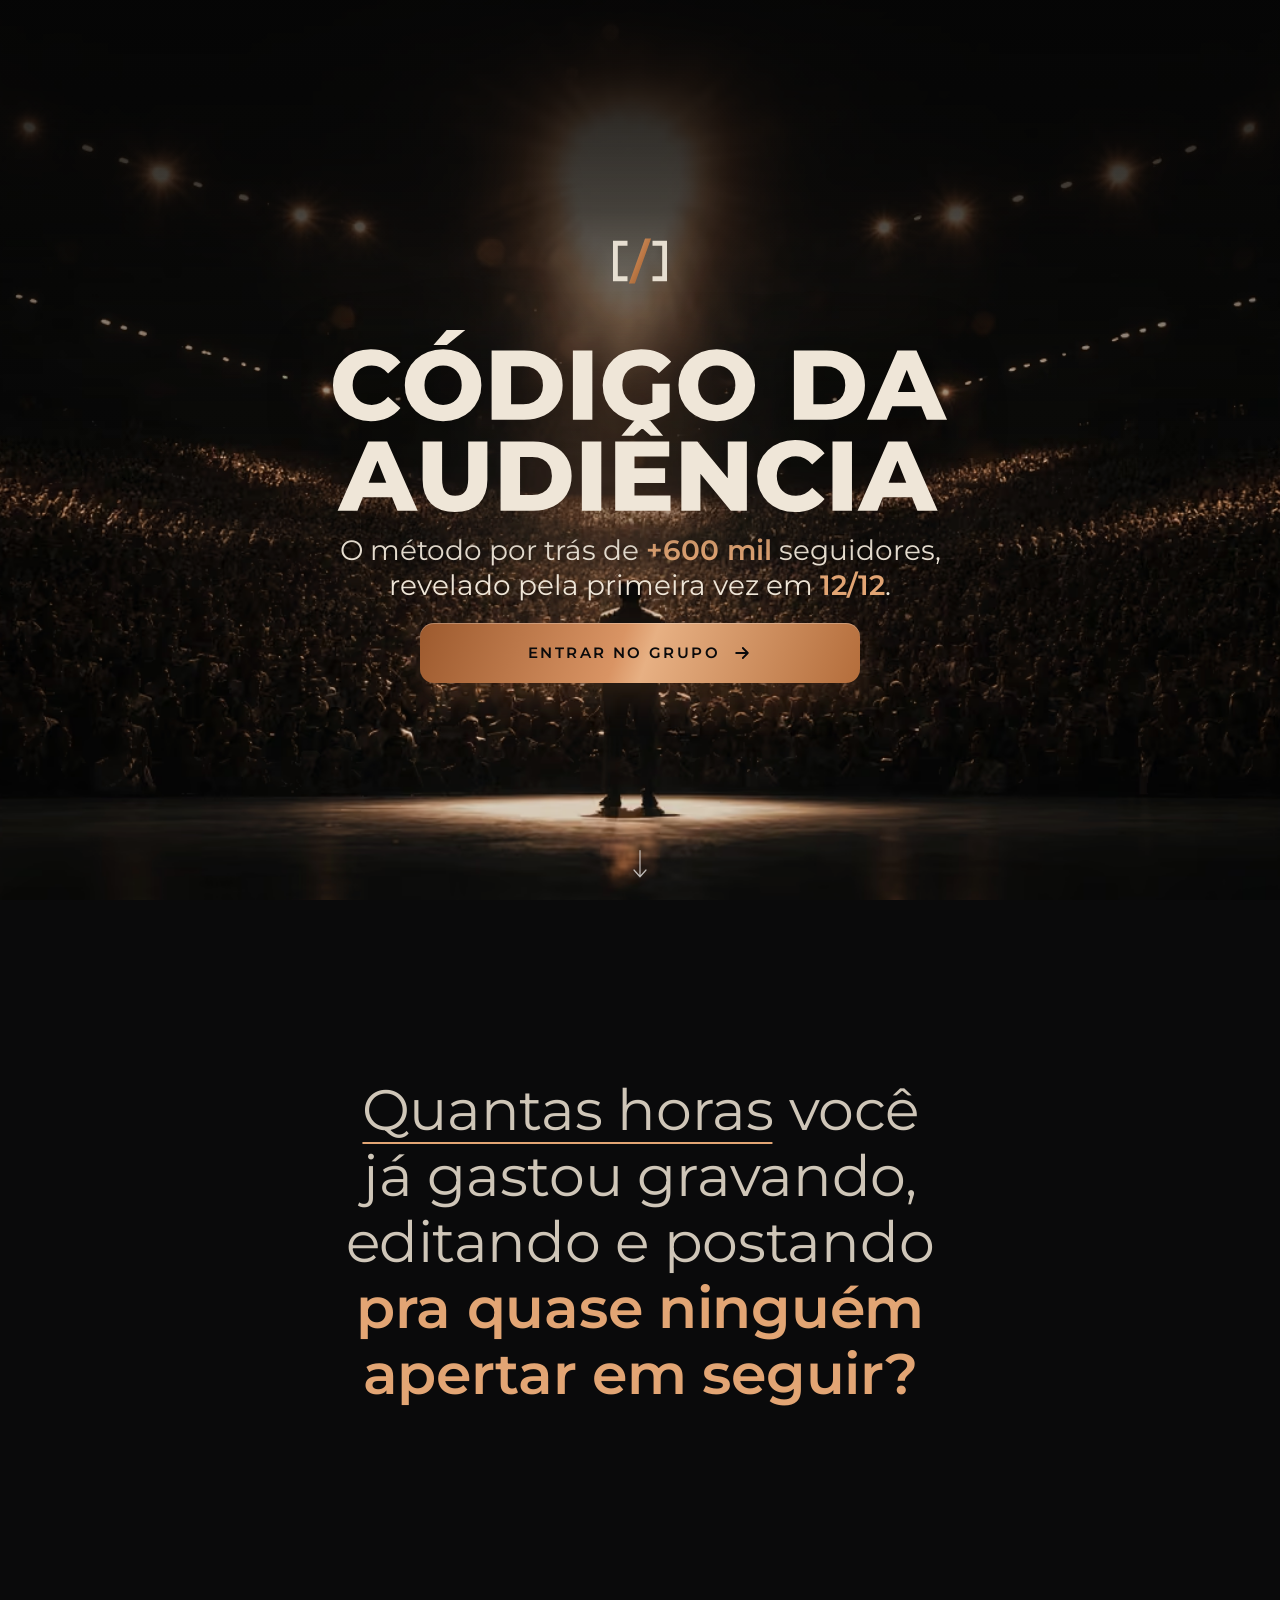
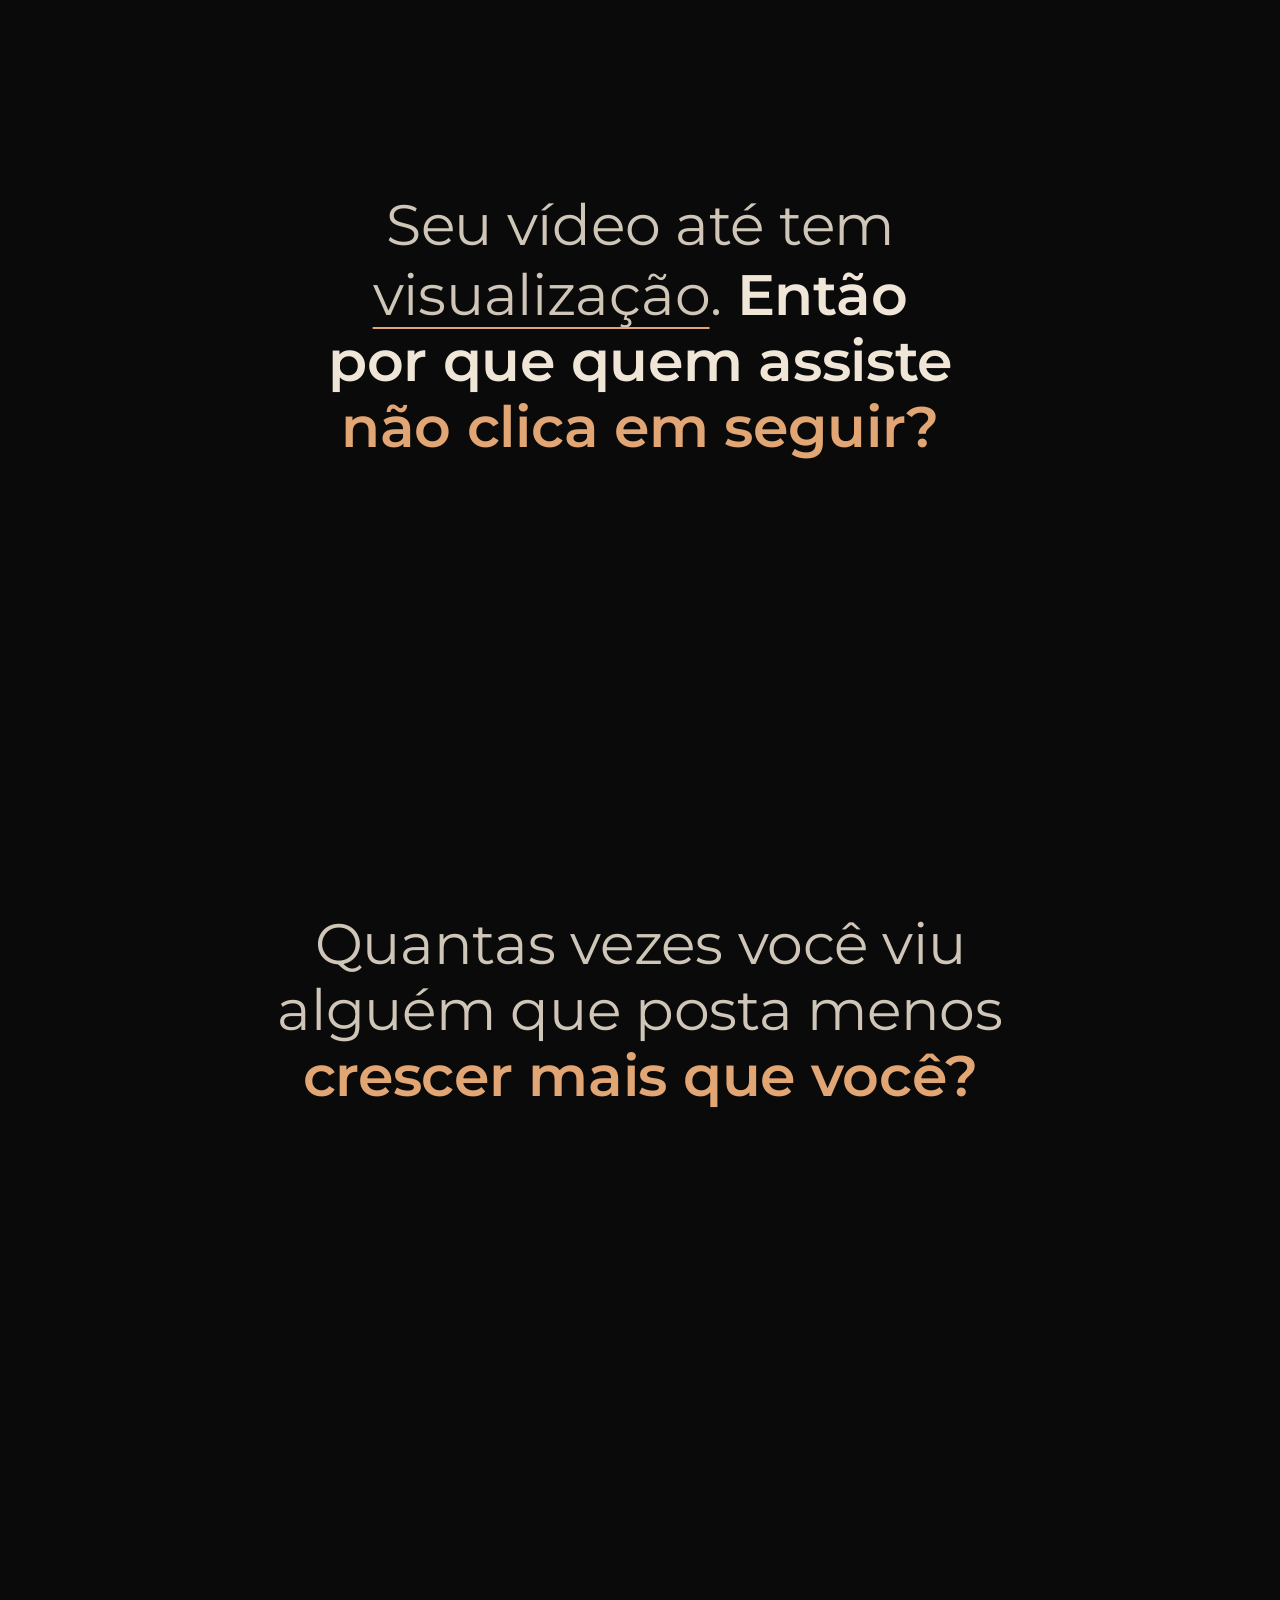
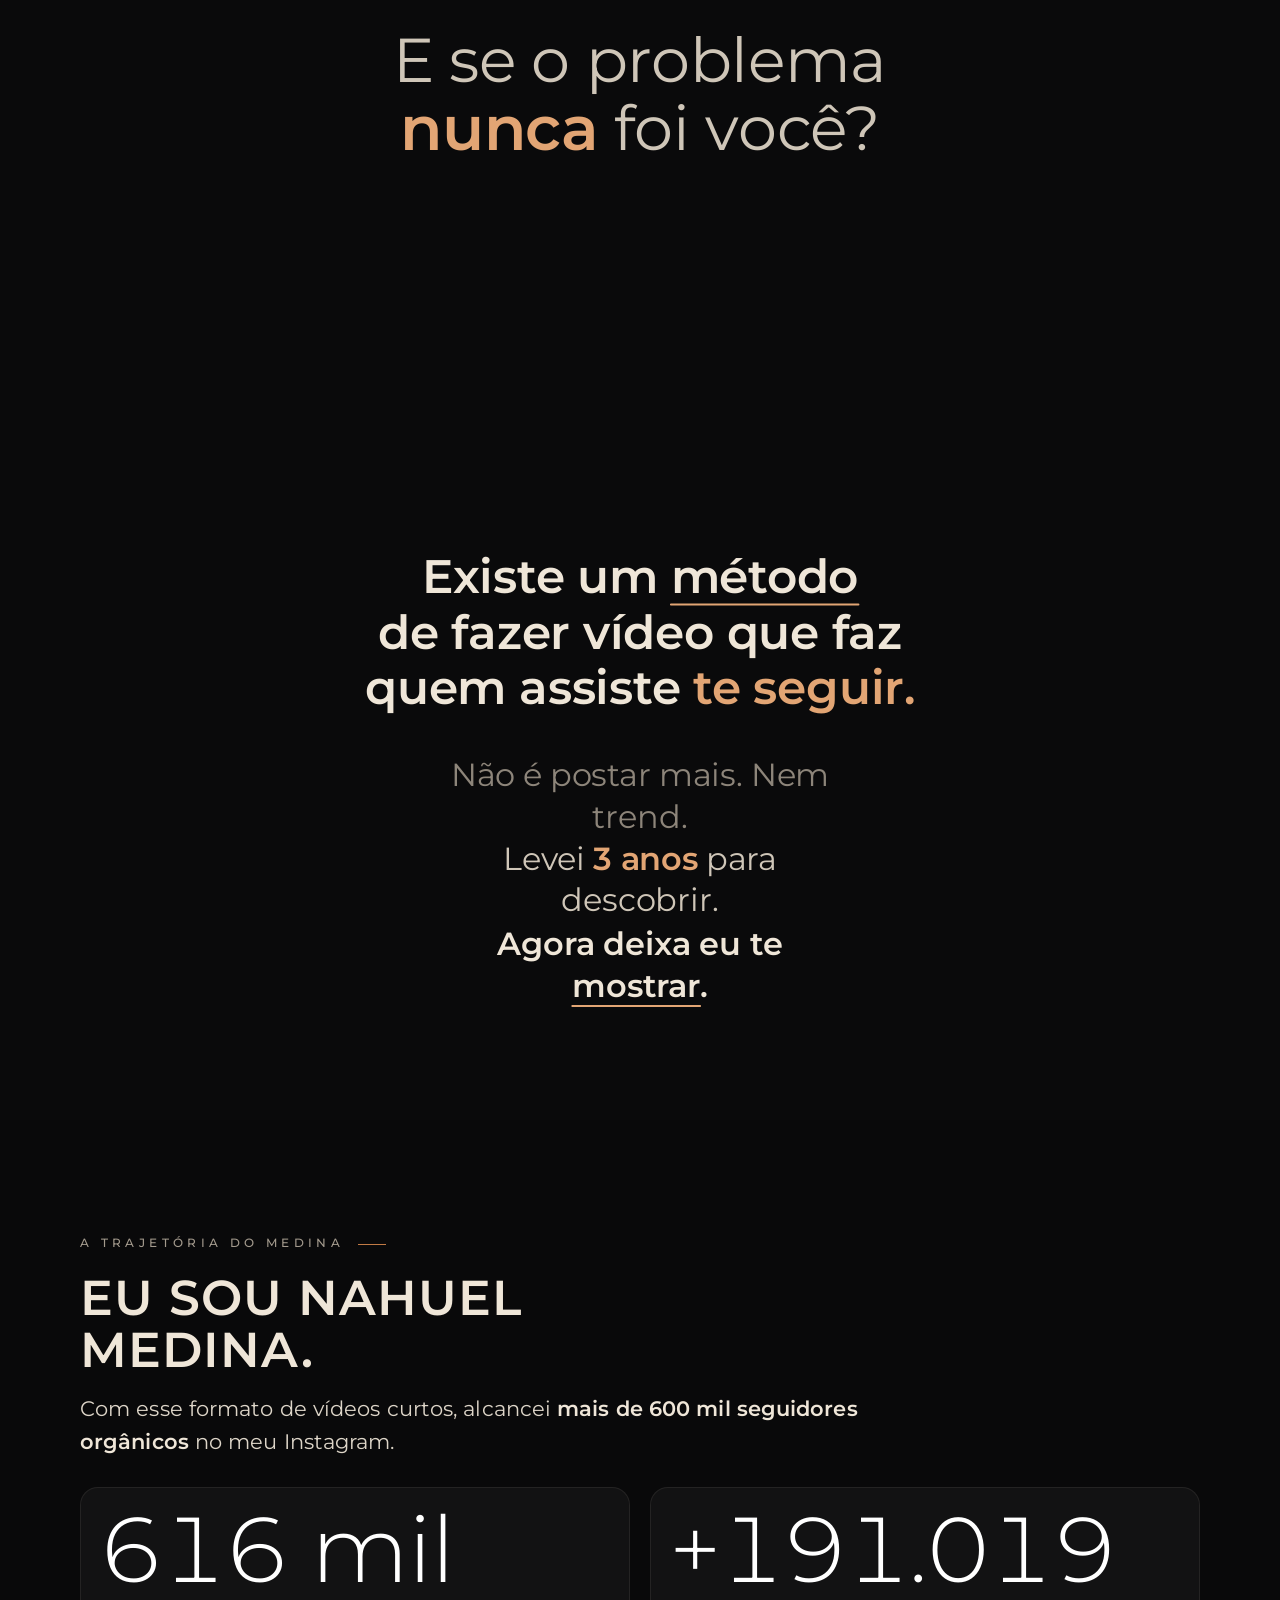
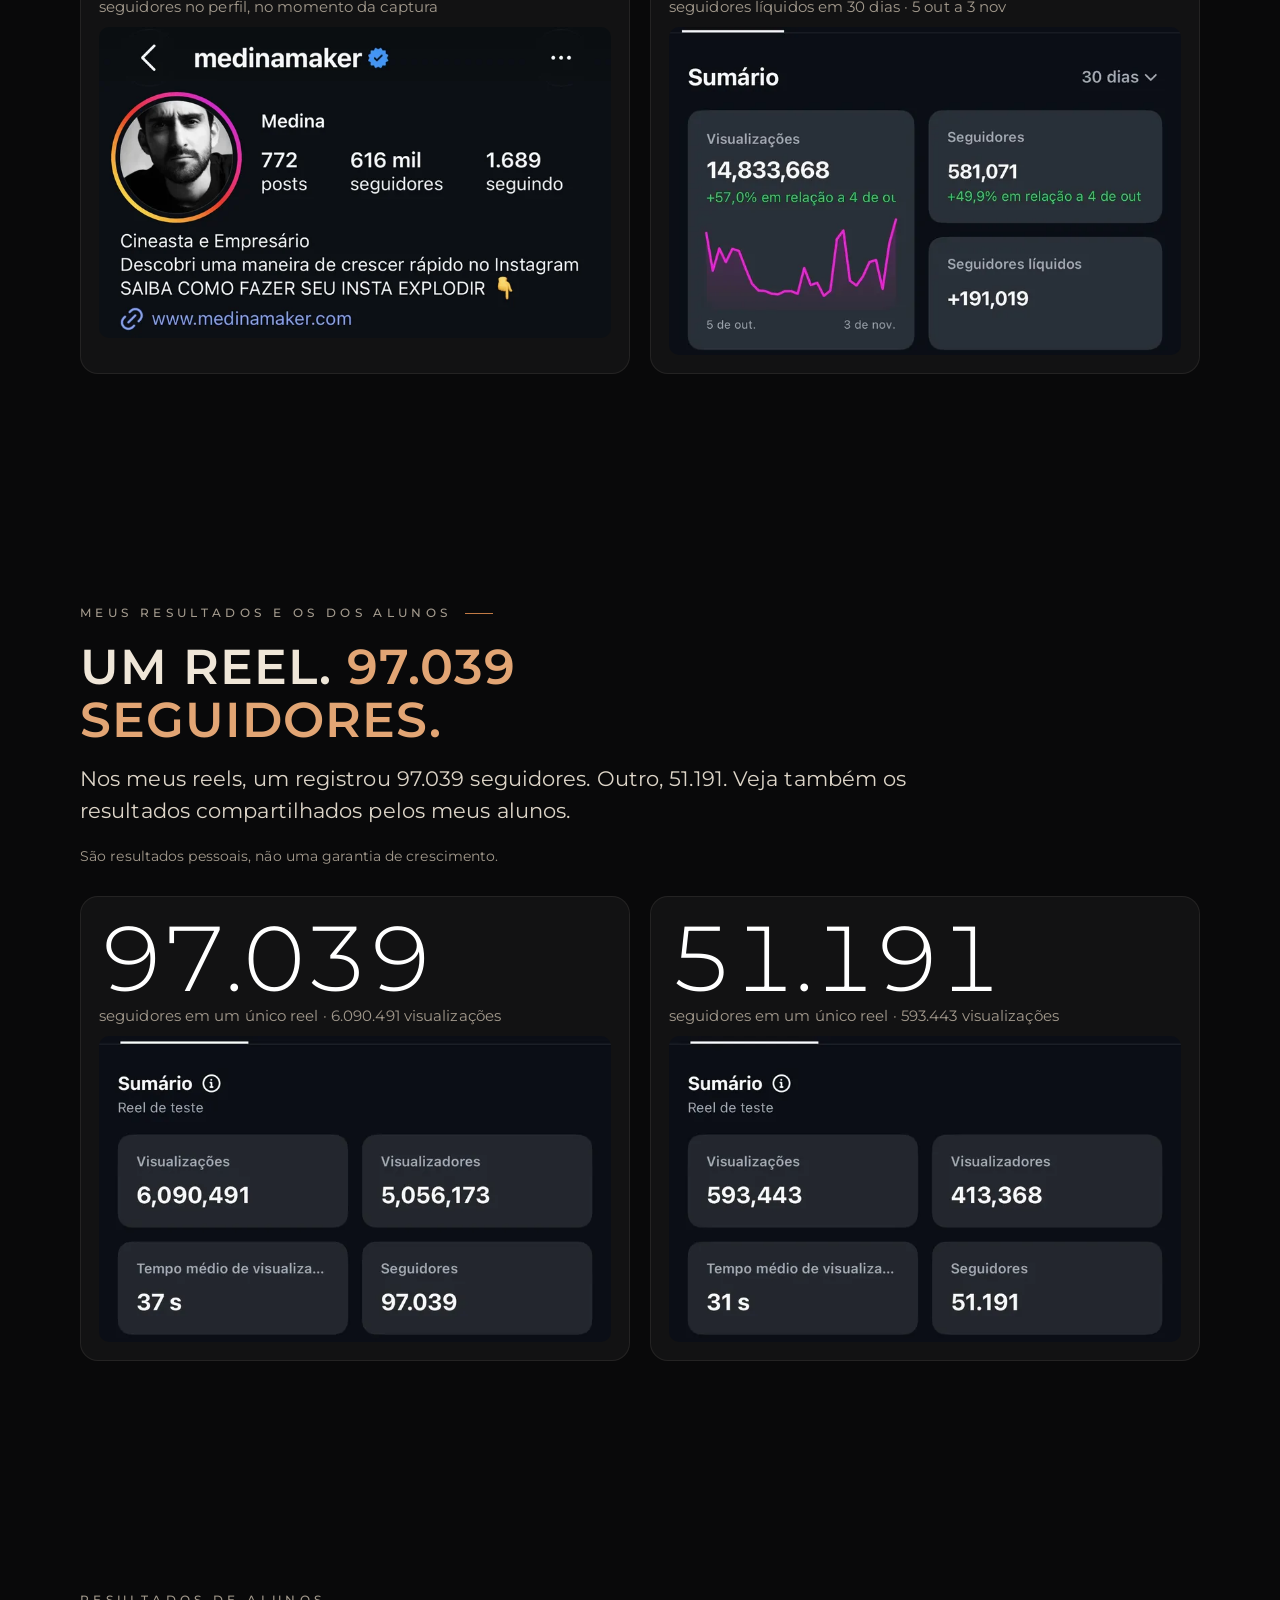
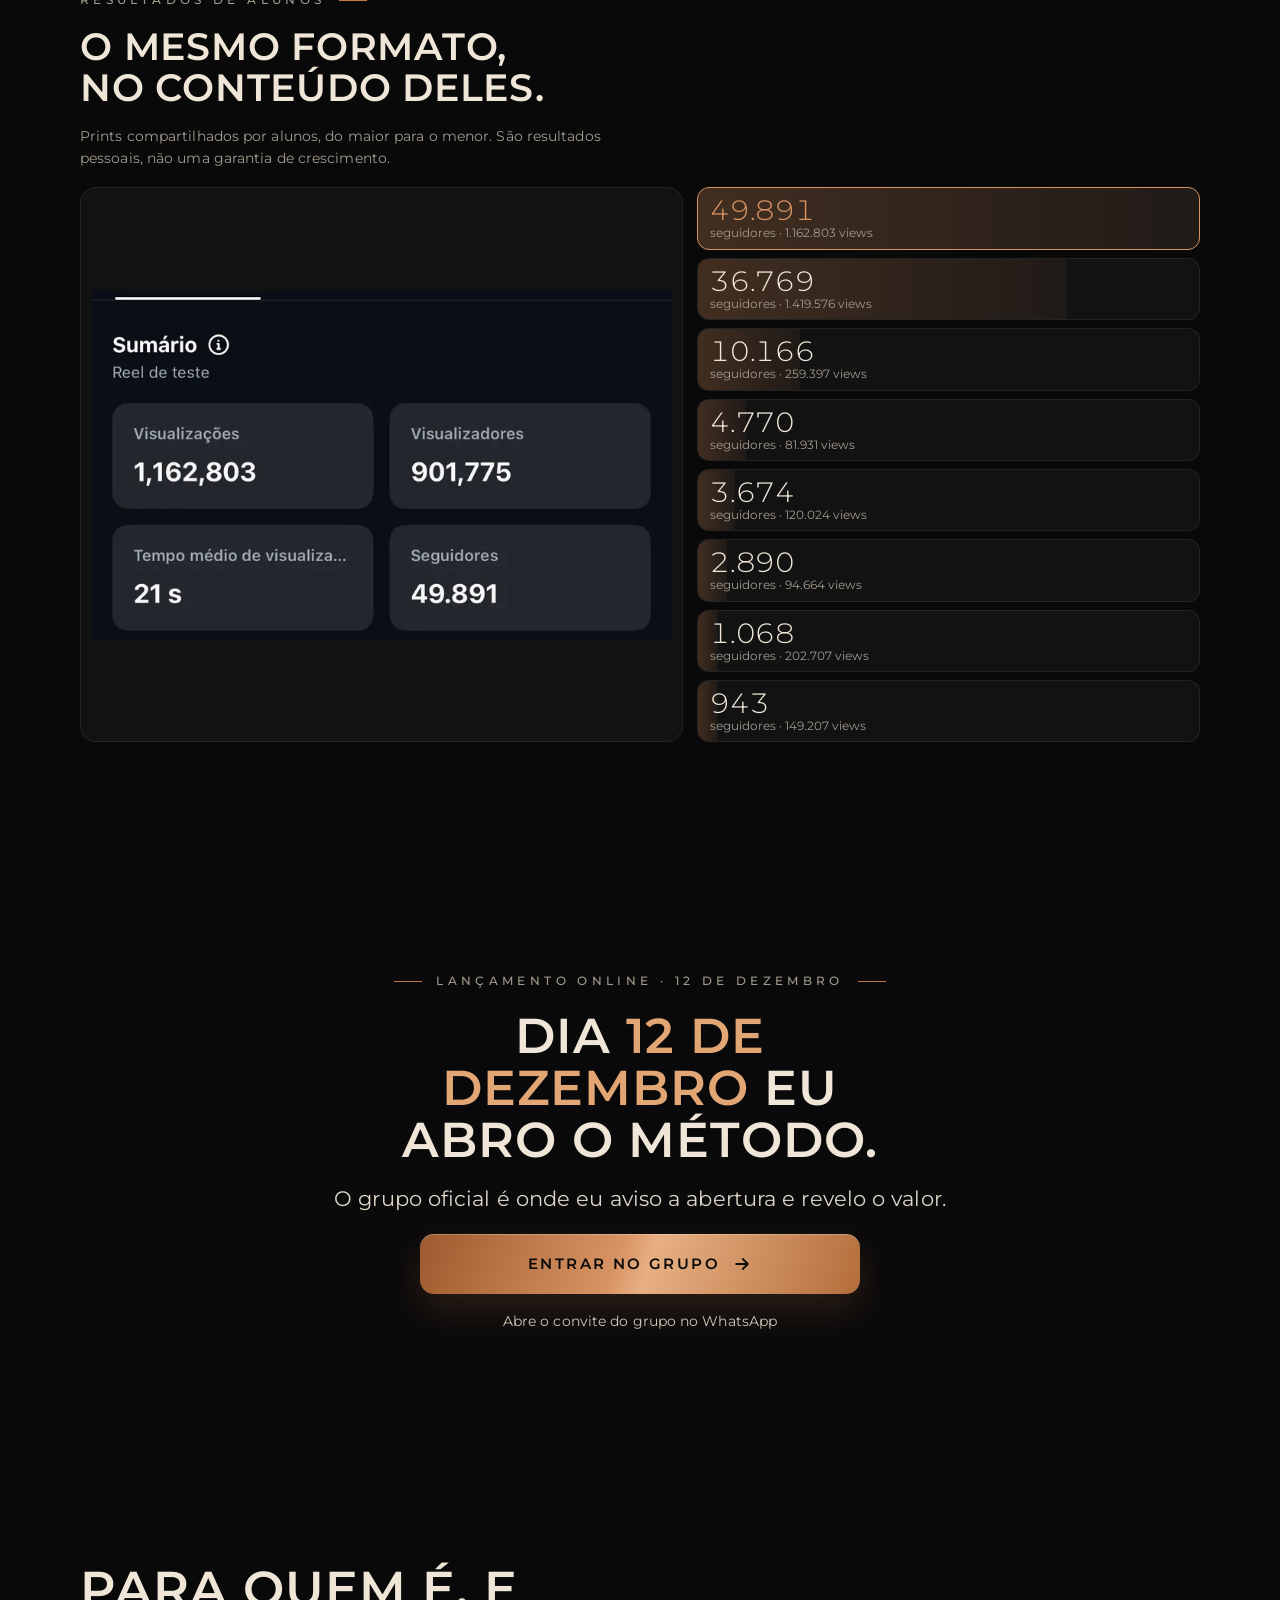
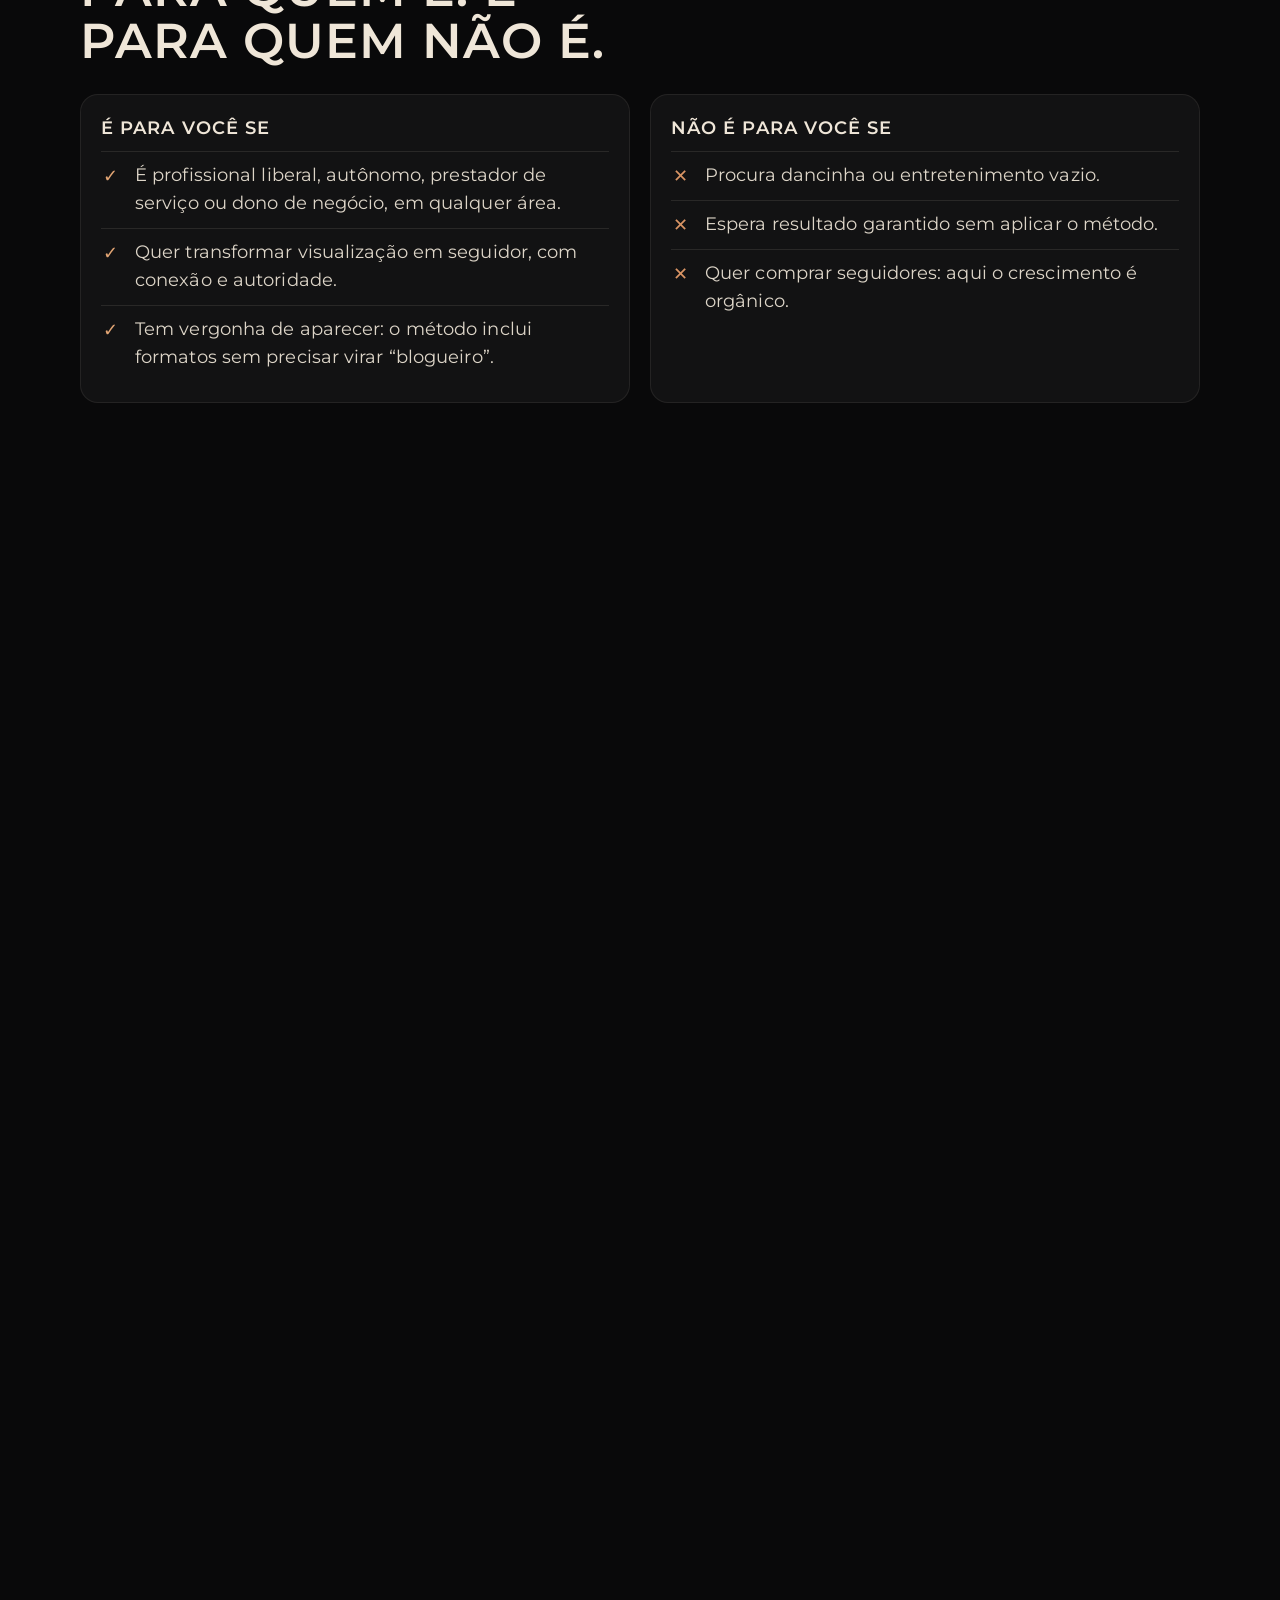
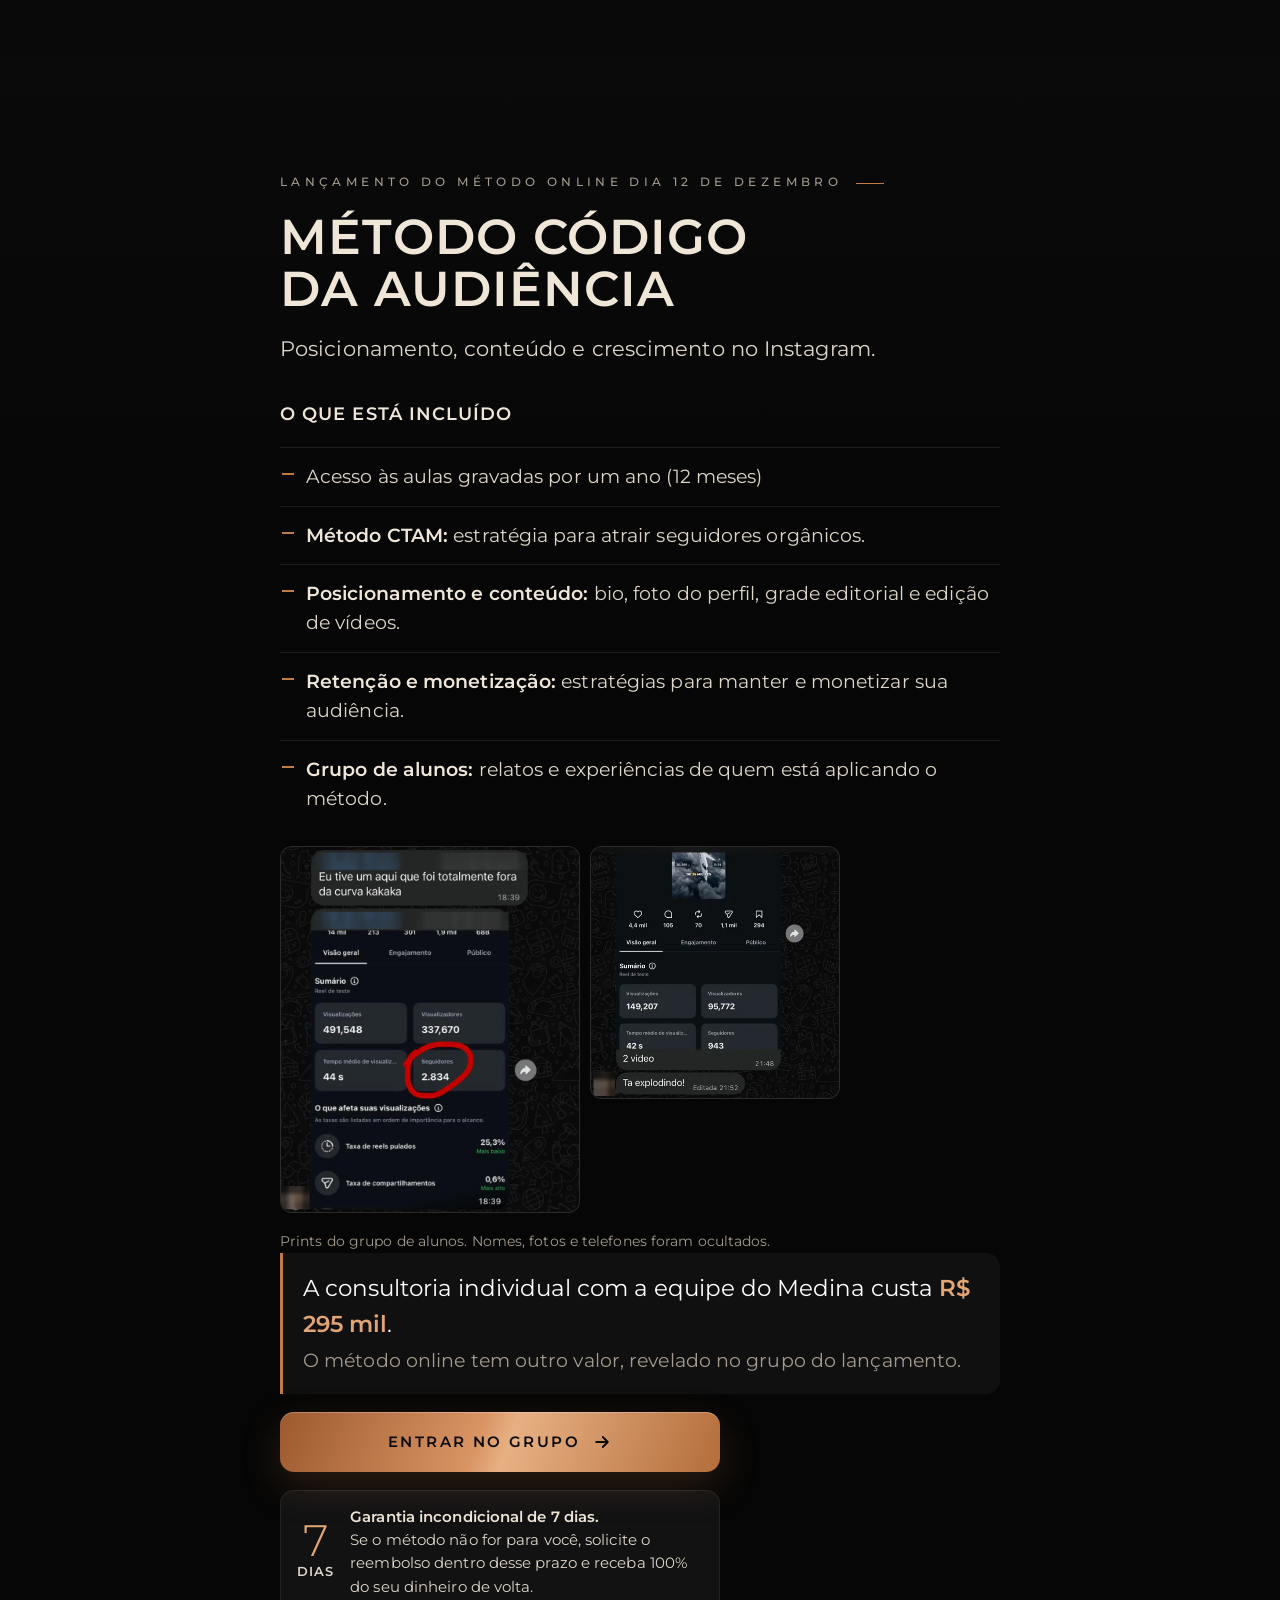
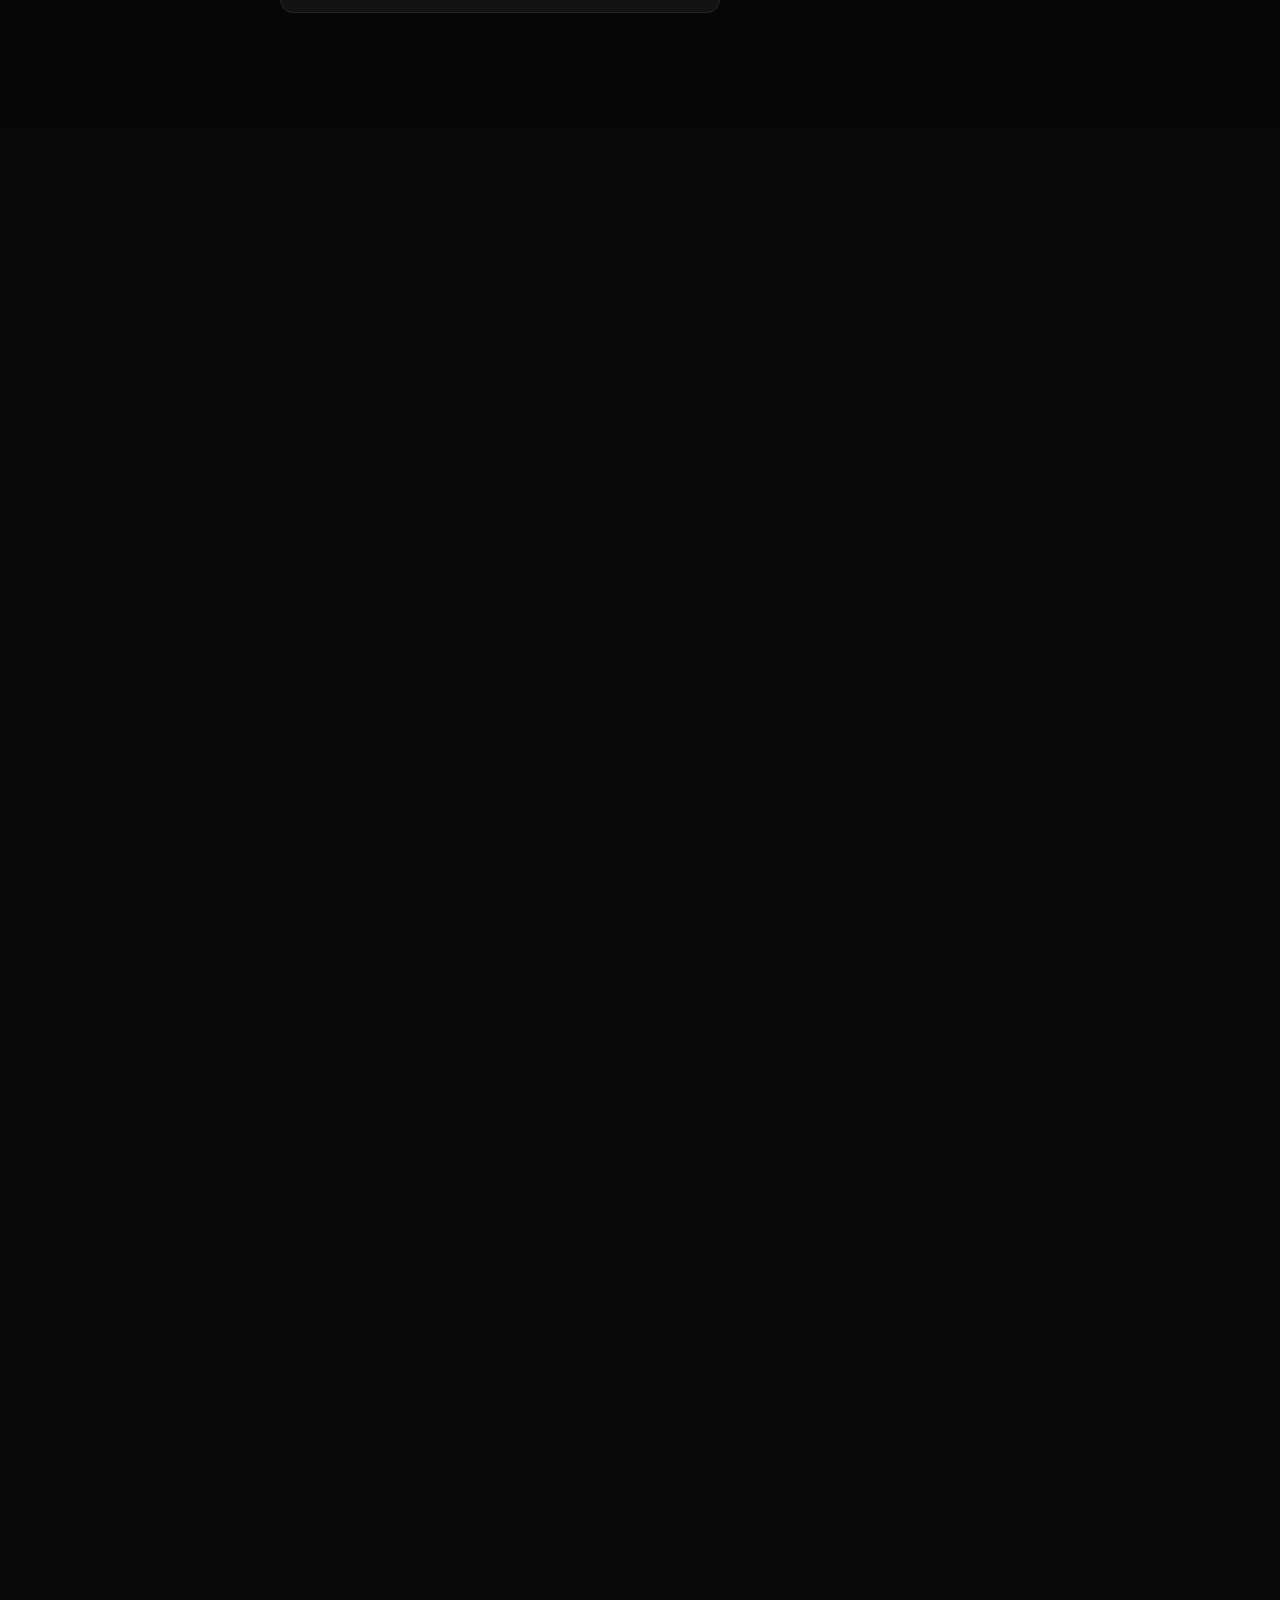
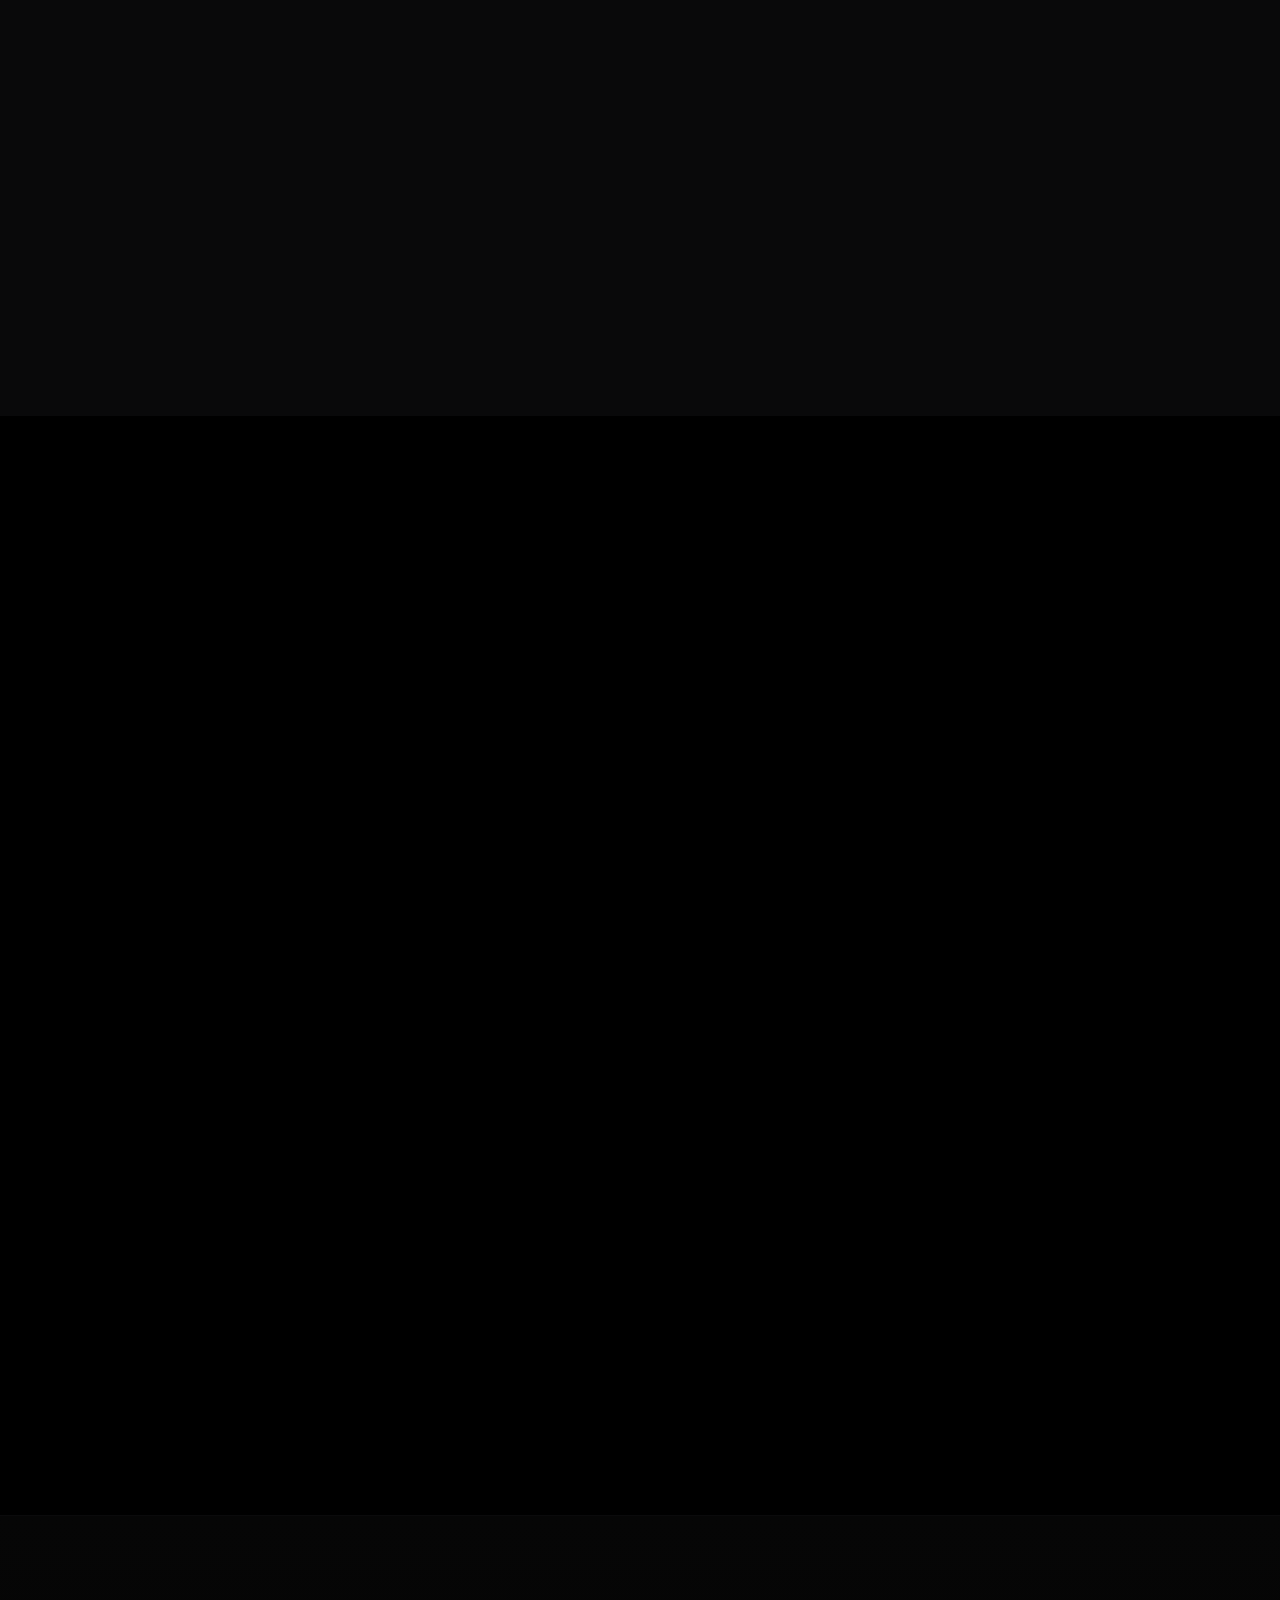
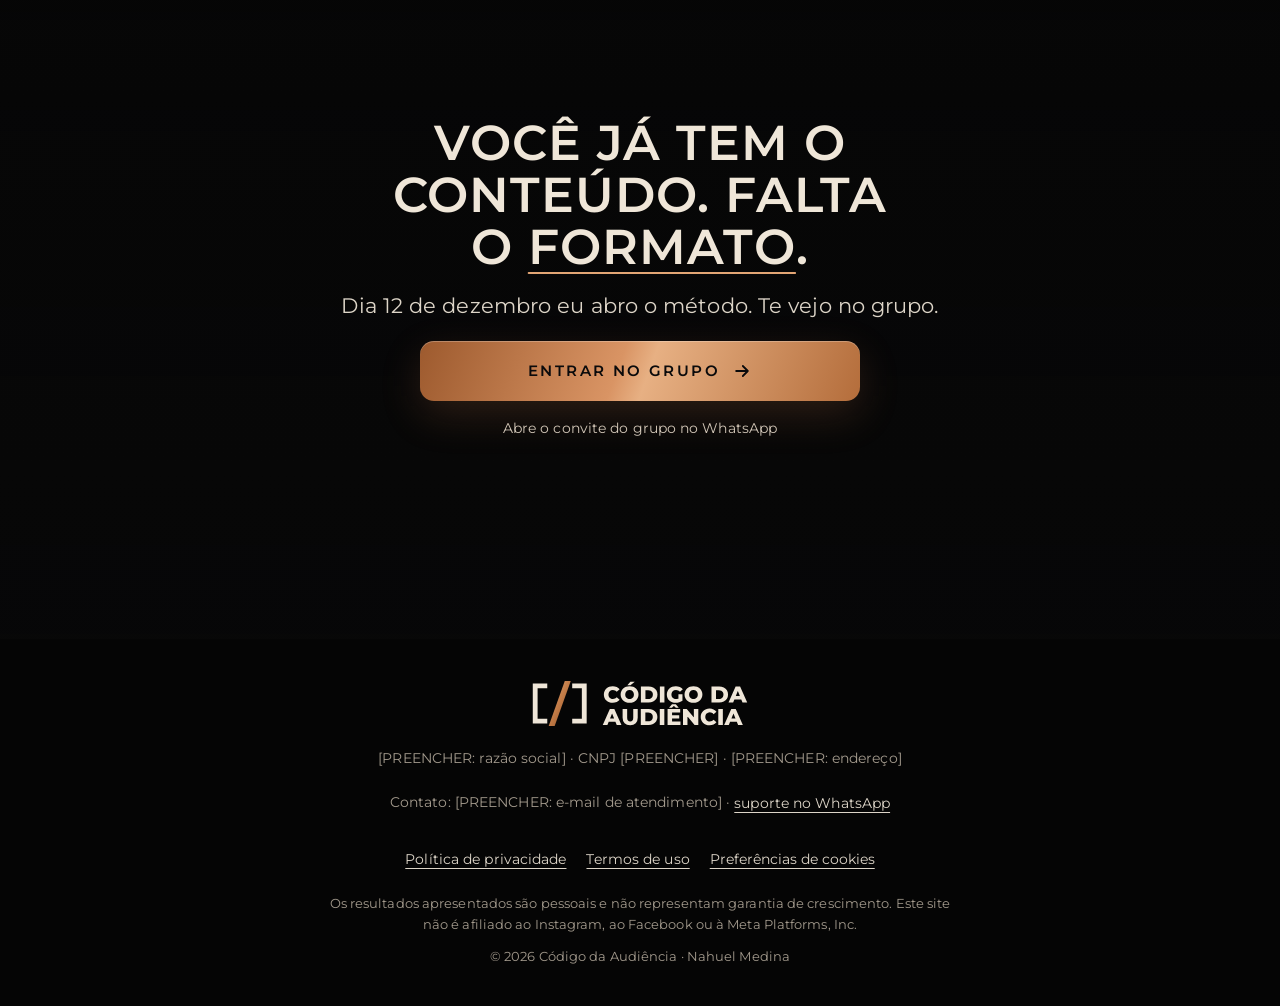
==== commit 08a41fd8: "Trajetória com o print atualizado do perfil: 616 mil seguidores Novo recorte do perfil (772 posts, 6" ====
--- a/index.html
+++ b/index.html
@@ -14,26 +14,26 @@
   <meta property="og:url" content="https://www.medinamaker.com/">
   <meta property="og:image" content="https://www.medinamaker.com/assets/immersive/codigo-da-audiencia-poster.webp">
   <meta name="twitter:card" content="summary_large_image">
-  <link rel="icon" href="/assets/icone.svg?v=7ff504b0" type="image/svg+xml">
-  <link rel="preload" href="/assets/fontes/montserrat-latin-600-normal.woff2?v=7ff504b0" as="font" type="font/woff2" crossorigin>
-  <link rel="preload" href="/assets/fontes/cormorant-garamond-latin-500-normal.woff2?v=7ff504b0" as="font" type="font/woff2" crossorigin>
-  <link rel="preload" as="image" href="/assets/marca/logo.svg?v=7ff504b0" fetchpriority="high">
+  <link rel="icon" href="/assets/icone.svg?v=395b7811" type="image/svg+xml">
+  <link rel="preload" href="/assets/fontes/montserrat-latin-600-normal.woff2?v=395b7811" as="font" type="font/woff2" crossorigin>
+  <link rel="preload" href="/assets/fontes/cormorant-garamond-latin-500-normal.woff2?v=395b7811" as="font" type="font/woff2" crossorigin>
+  <link rel="preload" as="image" href="/assets/marca/logo.svg?v=395b7811" fetchpriority="high">
   <script>(function(d){var r=d.documentElement,n=navigator,c=n.connection||{},m=matchMedia("(prefers-reduced-motion: reduce)").matches;
   var leve=(n.hardwareConcurrency&&n.hardwareConcurrency<=4)||(n.deviceMemory&&n.deviceMemory<=4)||c.saveData||/2g/.test(c.effectiveType||"");
   r.classList.add("js");if(!m)r.classList.add("mov");if(leve&&!m)r.classList.add("leve");})(document);</script>
-  <style>@font-face{font-family:Texto;src:url(/assets/fontes/montserrat-latin-300-normal.woff2?v=7ff504b0) format("woff2");font-weight:300;font-display:swap}@font-face{font-family:Texto;src:url(/assets/fontes/montserrat-latin-400-normal.woff2?v=7ff504b0) format("woff2");font-weight:400;font-display:swap}@font-face{font-family:Texto;src:url(/assets/fontes/montserrat-latin-500-normal.woff2?v=7ff504b0) format("woff2");font-weight:500;font-display:swap}@font-face{font-family:Texto;src:url(/assets/fontes/montserrat-latin-600-normal.woff2?v=7ff504b0) format("woff2");font-weight:600 800;font-display:swap}@font-face{font-family:Serifa;src:url(/assets/fontes/cormorant-garamond-latin-500-normal.woff2?v=7ff504b0) format("woff2");font-weight:400 600;font-display:swap}@font-face{font-family:Serifa;src:url(/assets/fontes/cormorant-garamond-latin-500-italic.woff2?v=7ff504b0) format("woff2");font-weight:400 600;font-style:italic;font-display:swap}@font-face{font-family:"Texto Fallback";src:local("Arial");size-adjust:112%;ascent-override:86%;descent-override:22%;line-gap-override:0%}@font-face{font-family:"Serifa Fallback";src:local("Times New Roman"),local("Georgia");size-adjust:92%;ascent-override:96%;descent-override:30%;line-gap-override:0%}:root{--fundo:#0a0a0b;--fundo2:#060606;--card:#151516;--grafite:#2a2a2d;--texto:#efe6d8;--marfim:#efe6d8;--cinza:#a39a8d;--laranja:#c17a45;--laranja2:#d99464;--cobre:#c17a45;--cobre-claro:#e2a574;--cobre-escuro:#8a4e27;--tinta:#0a0a0b;--linha:#efe6d81a;--verde:#c17a45;--verde2:#d08955;--g:clamp(18px,5vw,56px);--entra:cubic-bezier(.16,1,.3,1);--sai:cubic-bezier(.7,0,.84,0);--fonte:Texto,"Texto Fallback",system-ui,Arial,sans-serif;--serifa:Serifa,"Serifa Fallback",Georgia,serif}*,*::before,*::after{box-sizing:border-box}html{-webkit-text-size-adjust:100%;text-size-adjust:100%;scroll-padding-top:16px;background:var(--fundo)}body{margin:0;color:var(--texto);font:400 clamp(16px,.35vw + 15px,19px)/1.55 var(--fonte);-webkit-font-smoothing:antialiased;overflow-x:clip}h1,h2,h3,p,ul,ol,figure{margin:0}ul,ol{padding:0;list-style:none}img,svg{display:block;max-width:100%}img{height:auto}a{color:inherit}button{font:inherit;color:inherit;cursor:pointer}a,button,summary{-webkit-tap-highlight-color:transparent;touch-action:manipulation}:focus-visible{outline:3px solid #fff;outline-offset:3px;border-radius:4px}[hidden]{display:none!important}strong{font-weight:700;color:#fff}.pular{position:fixed;z-index:60;top:8px;left:8px;padding:12px 16px;background:#fff;color:var(--fundo);font-weight:700;border-radius:8px;transform:translateY(-200%)}.pular:focus{transform:none}.palco{position:fixed;inset:0 0 auto;height:100vh;height:100lvh;z-index:-1;overflow:hidden;background:var(--fundo);--p:0;--h:0}.palco__foto,.palco__foto img{position:absolute;inset:0;width:100%;height:100%}.palco__foto img{object-fit:cover;object-position:50% 50%}.palco__desfoque{position:absolute;inset:0;background:url(/assets/immersive/palco-r-desfoque.webp?v=7ff504b0) 50% 50%/cover;opacity:calc(var(--p) * 1.15)}.palco__sombra{position:absolute;inset:0;background:#060606;opacity:calc(.12 + var(--p) * .66)}.palco__luz{position:absolute;inset:0;background:radial-gradient(ellipse 70% 45% at 50% 0%,#ffd9b833,#ffd9b800 70%);opacity:var(--h)}@media (min-aspect-ratio:4/3){.palco__desfoque{background-image:url(/assets/immersive/palco-d-desfoque.webp?v=7ff504b0)}}.cta{position:relative;display:inline-flex;align-items:center;justify-content:center;gap:12px;width:100%;max-width:440px;min-height:60px;padding:14px 22px;border-radius:14px;overflow:hidden;font-weight:700;font-size:clamp(16px,.4vw + 15px,19px);line-height:1.15;text-decoration:none;text-align:center;transition:transform .16s var(--entra),background-color .16s}.cta svg{flex:none;width:20px;height:20px;fill:none;stroke:currentColor;stroke-width:2.2;stroke-linecap:round;stroke-linejoin:round}.cta:active{transform:scale(.97)}.cta--principal{background:var(--verde);color:#fff;box-shadow:0 10px 30px #c17a4555}.cta--contorno{border:1px solid #ffffff55;color:#fff}.cta--principal::after{content:"";position:absolute;inset:0;background:linear-gradient(105deg,#fff0 35%,#ffffff40 50%,#fff0 65%);transform:translateX(-120%);pointer-events:none}@media (hover:hover) and (pointer:fine){.cta--principal:hover{background:var(--verde2)}.cta--contorno:hover{background:#ffffff14}}.micro{font-size:14px;color:#d3cbbe;line-height:1.4}.link{display:inline-flex;align-items:center;gap:8px;min-height:44px;font-weight:600;text-decoration:underline;text-decoration-color:var(--laranja);text-decoration-thickness:2px;text-underline-offset:6px}.progresso{position:fixed;z-index:29;inset:0 0 auto;height:3px;opacity:0;transition:opacity .3s}.progresso i{display:block;height:100%;background:var(--laranja);transform-origin:left;transform:scaleX(var(--h,0))}.na-historia .progresso{opacity:1}.pular-oferta{position:fixed;z-index:28;left:50%;bottom:max(16px,env(safe-area-inset-bottom));transform:translate(-50%,200%);display:inline-flex;align-items:center;gap:8px;min-height:44px;padding:0 16px;border-radius:999px;background:#060606d9;border:1px solid #ffffff33;color:#fff;font-size:14px;font-weight:600;text-decoration:none;white-space:nowrap;opacity:0;transition:transform .35s var(--entra),opacity .3s}.na-historia .pular-oferta{transform:translate(-50%,0);opacity:1}.topo{position:relative;min-height:100svh;display:grid;place-items:center;padding:max(72px,env(safe-area-inset-top) + 64px) var(--g) 76px;text-align:center}.topo__conteudo{display:grid;justify-items:center;gap:12px;width:100%;--p:0;opacity:calc(1 - var(--p) * 1.5);transform:translate3d(0,calc(var(--p) * -36px),0)}.topo__logo{width:min(88vw,46svh * 3.31,620px)}.topo__logo img{width:100%;filter:drop-shadow(0 8px 30px #0008)}.topo__sub{max-width:24ch;margin-top:6px;font-size:clamp(19px,1vw + 16px,28px);line-height:1.25;font-weight:500;text-wrap:balance;text-shadow:0 2px 16px #000c}.topo__prova{font-size:clamp(14px,.3vw + 13px,17px);letter-spacing:.02em;text-shadow:0 2px 12px #000c;padding:6px 14px;border-radius:999px;background:#060606b3;border:1px solid #ffffff26}.topo__prova strong{color:var(--laranja2)}.topo .cta{margin-top:8px}.topo .micro{text-shadow:0 1px 10px #000;max-width:34ch}.rolar{position:absolute;left:50%;bottom:max(10px,env(safe-area-inset-bottom));transform:translateX(-50%);display:grid;place-items:center;width:44px;height:52px;color:#ffffffb3}.rolar svg{width:18px;height:30px;fill:none;stroke:currentColor;stroke-width:1.6;stroke-linecap:round;stroke-linejoin:round}@media (max-height:560px){.topo{padding-top:64px;padding-bottom:56px}.topo__logo{width:min(60vw,40svh * 3.31)}.topo__conteudo{gap:8px}.topo__sub{font-size:17px;max-width:40ch}.cta{min-height:52px}.rolar{display:none}}.historia{position:relative}.tela{min-height:64svh;display:grid;place-items:center;padding:8svh var(--g)}.fala{max-width:20ch;text-align:center;font-size:clamp(27px,3.2vw + 16px,58px);line-height:1.16;font-weight:500;letter-spacing:-.02em;color:#efe6d8}.fala--grande{font-size:clamp(34px,4.6vw + 18px,84px);font-weight:700}.ln{display:block;overflow:hidden;padding-bottom:.08em;margin-bottom:-.08em}.ln>span{display:block}.secao,.chamada,.fechamento{position:relative;padding:clamp(52px,9vw,128px) var(--g)}.secao{background:#0a0a0bf5}.oferta{background:linear-gradient(180deg,#0a0a0bf5,#060606 30%)}.chamada{background:linear-gradient(180deg,#0a0a0bf5,#0a0a0bb3 40%,#0a0a0bf5);text-align:center}.fechamento{background:linear-gradient(180deg,#060606,#060606cc 30%,#06060699);text-align:center;padding-block:clamp(96px,16vw,200px)}.cv{content-visibility:auto;contain-intrinsic-size:auto 900px}.miolo{max-width:1120px;margin-inline:auto;display:grid;grid-template-columns:minmax(0,1fr);gap:18px;justify-items:start}.miolo--estreito{max-width:720px}.miolo--centro{justify-items:center;text-align:center}.rotulo{font-size:13px;font-weight:700;letter-spacing:.14em;text-transform:uppercase;color:var(--laranja2)}.titulo{font-size:clamp(32px,4vw + 16px,72px);line-height:1.04;font-weight:800;letter-spacing:-.03em;text-wrap:balance;max-width:18ch}.titulo--menor{font-size:clamp(28px,2.6vw + 16px,48px)}.miolo--centro .titulo{max-width:16ch}.laranja{color:var(--laranja2)}.lead{max-width:60ch;font-size:clamp(17px,.5vw + 15.5px,21px);color:#ddd5c8}.subtitulo{margin-top:18px;font-size:clamp(20px,1vw + 16px,26px);font-weight:700;letter-spacing:-.01em}.aviso{font-size:14px;color:var(--cinza);max-width:65ch}.dupla{display:grid;grid-template-columns:repeat(2,minmax(0,1fr));gap:10px;width:100%;margin-top:10px}.dupla--listas{grid-template-columns:minmax(0,1fr)}@media (min-width:768px){.dupla,.dupla--listas{grid-template-columns:repeat(2,minmax(0,1fr));gap:20px}}.prova{display:grid;gap:10px;align-content:start;padding:clamp(12px,3vw,18px);border-radius:18px;background:var(--card);border:1px solid var(--linha)}.prova figcaption{display:grid;gap:4px}.prova__num{font-size:clamp(30px,8.4vw,92px);line-height:.95;font-weight:800;letter-spacing:-.04em;font-variant-numeric:tabular-nums;color:#fff}.prova__txt{color:var(--cinza);font-size:clamp(12.5px,.5vw + 11px,15px);line-height:1.35}.prova__img img{width:100%;border-radius:10px}.ranking{display:grid;gap:14px;width:100%}.ranking__tela{position:relative;display:grid;grid-template:minmax(0,1fr)/minmax(0,1fr);place-items:center;min-height:0;border-radius:16px;background:var(--card);border:1px solid var(--linha);padding:10px;overflow:hidden}.ranking__tela img{grid-area:1/1;width:100%;height:100%;object-fit:contain;border-radius:8px;opacity:0;transform:scale(.985);transition:opacity .45s var(--entra),transform .6s var(--entra)}.ranking__tela img.on{opacity:1;transform:none}.ranking__lista{display:grid;grid-template-columns:repeat(2,minmax(0,1fr));gap:8px}.ranking__lista button{position:relative;display:grid;align-content:center;gap:2px;width:100%;min-height:52px;height:100%;padding:8px 12px;border-radius:12px;border:1px solid var(--linha);background:#151516;text-align:left;overflow:hidden;transition:border-color .25s}.ranking__lista button::before{content:"";position:absolute;inset:0 auto 0 0;width:var(--w);background:linear-gradient(90deg,#c17a4540,#c17a451a);transform-origin:left;transition:transform .8s var(--entra) calc(var(--d,0ms) + 200ms)}.ranking__lista button>*{position:relative}.ranking__lista b{font-size:clamp(20px,1.2vw + 16px,28px);line-height:1;font-weight:800;letter-spacing:-.02em;font-variant-numeric:tabular-nums}.ranking__lista small{font-size:11.5px;line-height:1.25;color:var(--cinza)}.ranking__lista button[aria-pressed=true]{border-color:var(--laranja2)}.ranking__lista button[aria-pressed=true] b{color:var(--laranja2)}@media (min-width:768px){.ranking{grid-template-columns:1.2fr 1fr;align-items:stretch}.ranking__lista{grid-template-columns:minmax(0,1fr)}.ranking__tela{min-height:360px}}.lista-card{padding:20px;border-radius:18px;background:var(--card);border:1px solid var(--linha)}.lista-card h3{font-size:20px;font-weight:700;margin-bottom:8px}.lista-card li{position:relative;padding:10px 0 10px 34px;font-size:.95em;border-top:1px solid var(--linha);color:#ddd5c8}.lista-card li::before{position:absolute;left:2px;top:11px;font-weight:800;font-size:18px}.sim li::before{content:"✓";color:#d99464}.nao li::before{content:"✕";color:var(--laranja2)}.capas{display:grid;grid-template-columns:repeat(3,minmax(0,1fr));gap:10px;width:100%;margin-top:8px}@media (min-width:600px){.capas{gap:14px}}@media (min-width:1024px){.capas{grid-template-columns:repeat(5,minmax(0,1fr));gap:18px}.capas li:nth-child(n+6){transform:translateX(50%)}}.capas img{width:100%;aspect-ratio:3/4;object-fit:cover;border-radius:12px}.capas figcaption{display:grid;gap:2px;margin-top:6px;font-weight:700;font-size:clamp(12px,.6vw + 10px,15px);line-height:1.2}.capas figcaption span{font-size:10.5px;letter-spacing:.12em;text-transform:uppercase;color:var(--laranja2)}.incluido{width:100%}.incluido>li{position:relative;padding:14px 0 14px 26px;border-top:1px solid var(--linha);color:#ddd5c8}.incluido>li::before{content:"";position:absolute;left:2px;top:25px;width:12px;height:2px;background:var(--laranja)}.grupo{display:grid;grid-template-columns:1.2fr 1fr;gap:10px;width:100%;max-width:560px;align-items:start}.grupo figure{min-height:0;border-radius:12px;overflow:hidden;border:1px solid var(--linha);background:var(--card)}.grupo img{width:100%;height:100%;object-fit:contain}.ancora{width:100%;padding:18px 20px;border-left:3px solid var(--laranja);background:#ffffff0a;border-radius:0 14px 14px 0;display:grid;gap:4px}.ancora p:first-child{font-size:clamp(18px,.8vw + 16px,23px);font-weight:600;color:#fff}.ancora p:last-child{color:var(--cinza)}.garantia{display:grid;grid-template-columns:auto 1fr;gap:16px;align-items:center;width:100%;max-width:440px;padding:14px 16px;border-radius:14px;border:1px solid var(--linha);font-size:15px;color:#ddd5c8}.garantia__num{font-weight:800;text-transform:uppercase;letter-spacing:.08em;font-size:13px;text-align:center}.garantia__num span{display:block;font-size:44px;line-height:.9;color:var(--laranja2)}.preco{font-size:clamp(40px,5vw + 16px,68px);font-weight:800;letter-spacing:-.03em;line-height:1}.preco span{font-size:.4em;color:var(--cinza);letter-spacing:0}.faq{width:100%}.faq details{border-bottom:1px solid var(--linha)}.faq summary{position:relative;list-style:none;min-height:56px;padding:17px 44px 17px 0;font-weight:600;cursor:pointer}.faq summary::-webkit-details-marker{display:none}.faq summary::after{content:"+";position:absolute;right:6px;top:12px;font-size:26px;font-weight:400;color:var(--laranja2);transition:transform .2s var(--entra)}.faq details[open] summary::after{transform:rotate(45deg)}.faq details p{padding:0 44px 20px 0;color:#ddd5c8;max-width:65ch}.pos{background:#000}.pos__print{container-type:size;width:min(100%,400px);height:min(70vh,640px);border-radius:14px;overflow:hidden;border:1px solid var(--linha)}.pos__rolo{height:100%;overflow:hidden;-webkit-mask-image:linear-gradient(#000 85%,#0000);mask-image:linear-gradient(#000 85%,#0000)}.pos__rolo img{width:100%}html:not(.mov) .pos__rolo{overflow-y:auto;-webkit-mask-image:none;mask-image:none}.rodape{position:relative;background:#050505;padding:40px var(--g) calc(40px + env(safe-area-inset-bottom));display:grid;gap:12px;justify-items:center;text-align:center;font-size:14px;color:var(--cinza)}.rodape img{width:84px;margin-bottom:8px}.rodape nav{display:flex;flex-wrap:wrap;justify-content:center;gap:4px 20px}.rodape nav a,.rodape nav button,.rodape p a{display:inline-flex;align-items:center;min-height:44px;color:#ddd5c8;background:none;border:0;padding:0;text-decoration:underline;text-underline-offset:4px}.rodape__nota{max-width:70ch;font-size:13px}.cookies{position:fixed;z-index:50;left:max(10px,env(safe-area-inset-left));right:max(10px,env(safe-area-inset-right));bottom:max(10px,env(safe-area-inset-bottom));max-width:560px;margin-inline:auto;display:flex;flex-wrap:wrap;align-items:center;justify-content:space-between;gap:8px 14px;padding:12px 14px;border-radius:14px;background:#060606f2;border:1px solid #ffffff33;font-size:13.5px;line-height:1.4;box-shadow:0 10px 40px #000a}.cookies p{flex:1 1 220px}.cookies a{color:#fff}.cookies div{display:flex;gap:8px}.cookies button{min-height:44px;padding:0 16px;border-radius:10px;border:1px solid #ffffff55;background:transparent;font-weight:700}.cookies .cookies__sim{background:#fff;color:var(--fundo);border-color:#fff}.som{position:fixed;z-index:25;left:max(12px,env(safe-area-inset-left));bottom:max(12px,env(safe-area-inset-bottom));display:inline-flex;align-items:center;gap:9px;min-width:44px;min-height:44px;padding:0 14px;border:1px solid #ffffff2e;border-radius:999px;background:#060606cc;color:#fff;font-family:inherit;font-size:12px;font-weight:600;letter-spacing:.04em}.som__barras{display:inline-flex;align-items:flex-end;gap:2px;height:14px}.som__barras i{display:block;width:2px;height:14px;border-radius:1px;background:currentColor;transform-origin:bottom;transform:scaleY(.3)}.som[aria-pressed=true] .som__barras i{background:var(--laranja2)}@media (max-width:767px){.som__texto{position:absolute;width:1px;height:1px;overflow:hidden;clip-path:inset(50%)}}@media (min-width:1024px){.tela{min-height:76svh}}@media (min-width:1920px){.miolo{max-width:1240px}}@media (orientation:landscape) and (max-height:480px){.topo{padding:56px var(--g) 16px}.topo__conteudo{grid-template-columns:minmax(0,.8fr) minmax(0,1fr);column-gap:28px;align-items:center;justify-items:start;text-align:left}.topo__logo{grid-row:1 / span 4;width:100%;max-width:min(38vw,70svh * 3.31)}.topo__sub{margin:0;font-size:17px;max-width:none}.topo .cta{margin-top:2px;min-height:48px}.rolar{display:none}.tela{min-height:100svh}.fala{font-size:clamp(22px,5.4svh + 6px,34px);max-width:30ch}.fala--grande{font-size:clamp(28px,8svh + 6px,44px)}}.mov [data-tela] .ln>span{transform:translate3d(0,105%,0);opacity:0;transition:transform .6s var(--entra) calc(var(--i,0) * 70ms),opacity .45s var(--entra) calc(var(--i,0) * 70ms)}.mov [data-tela].ok .ln>span{transform:none;opacity:1}.mov [data-tela] [data-r]{opacity:0;transform:translate3d(0,16px,0);transition:opacity .55s var(--entra) var(--d,0ms),transform .55s var(--entra) var(--d,0ms)}.mov [data-tela].ok [data-r]{opacity:1;transform:none}.mov [data-tela] .ranking__lista button::before{transform:scaleX(0)}.mov [data-tela].ok .ranking__lista button::before{transform:none}.mov .ja .ln>span,.mov .ja [data-r],.mov .ja .ranking__lista button::before{transition:none}.mov:not(.leve) .cta--principal.visivel::after{animation:respiro 4s var(--entra) infinite}.mov:not(.leve) .som[aria-pressed=true] .som__barras i{animation:barra .9s ease-in-out infinite alternate}.mov .som[aria-pressed=true] .som__barras i:nth-child(2){animation-delay:-.3s}.mov .som[aria-pressed=true] .som__barras i:nth-child(3){animation-delay:-.6s}.mov .som[aria-pressed=true] .som__barras i:nth-child(4){animation-delay:-.15s}.mov:not(.leve) .ok [data-glitch]{animation:glitch 1.6s steps(1) .7s 1}.mov .ok .pos__rolo img{animation:rolo 18s ease-in-out 1.2s infinite alternate}.mov .pos__print:active .pos__rolo img{animation-play-state:paused}@keyframes respiro{0%,70%{transform:translateX(-120%)}100%{transform:translateX(120%)}}@keyframes barra{from{transform:scaleY(.25)}to{transform:scaleY(1)}}@keyframes glitch{0%,100%{transform:none}8%{transform:translate3d(-5px,2px,0) skewX(-2deg)}14%{transform:translate3d(4px,-1px,0)}20%{transform:none}62%{transform:translate3d(5px,-2px,0) skewX(2deg)}68%{transform:translate3d(-3px,1px,0)}74%{transform:none}}@keyframes rolo{0%,8%{transform:none}92%,100%{transform:translate3d(0,calc(-100% + 100cqh),0)}}.leve .palco__luz{opacity:0}html.js:not(.mov) [data-r],html.js:not(.mov) .ln>span{transition:opacity .2s}@media (prefers-reduced-motion:reduce){*,*::before,*::after{animation:none!important;scroll-behavior:auto!important}.pular-oferta,.progresso,.cta{transition-duration:.2s}}.palco__mouse{position:absolute;left:0;top:0;width:70vmax;height:70vmax;margin:-35vmax 0 0 -35vmax;border-radius:50%;background:radial-gradient(circle,#ffd6aa2e,#ffd6aa0f 40%,#ffd6aa00 65%);mix-blend-mode:screen;opacity:0;transition:opacity .6s var(--entra);will-change:transform}.palco__mouse.on{opacity:1}@media (max-width:767px){.som{top:max(12px,env(safe-area-inset-top));bottom:auto;padding:0;justify-content:center;width:44px}}@media (max-width:767px) and (orientation:portrait){html{scroll-snap-type:y mandatory}.topo,[data-tela]{scroll-snap-align:start;scroll-snap-stop:always}.rodape{scroll-snap-align:end}.cv{content-visibility:visible}.palco__desfoque{display:none}.palco__sombra{opacity:calc(.12 + var(--p) * .72)}.palco__foto img{object-position:50% 62%}.topo{min-height:100svh;min-height:100lvh;place-items:stretch;padding:max(64px,env(safe-area-inset-top) + 56px) var(--g) max(18px,env(safe-area-inset-bottom) + 12px)}.topo__conteudo{display:flex;flex-direction:column;align-items:center;gap:8px;min-height:100%}.topo__logo{width:min(90vw,40svh * 3.31)}.topo__sub{margin-top:10px;font-size:clamp(17px,4.8vw,21px);max-width:24ch}.topo__prova{padding:0;border:0;background:none;font-size:14px}.topo .cta{margin-top:auto;min-height:58px}.topo__data{font-size:14px;letter-spacing:.02em}.rolar{display:none}[data-tela]{min-height:100svh;min-height:100lvh;display:flex;flex-direction:column;justify-content:center;padding:max(68px,env(safe-area-inset-top) + 60px) var(--g) max(24px,env(safe-area-inset-bottom) + 18px)}.cheia{height:100svh;height:100lvh}.secao,.chamada,.fechamento{background:#0a0a0b}.chamada{background:#0a0a0bd9}.fechamento{background:#060606e0}.pos{background:#000}.oferta{display:block;min-height:0;padding:0;background:#060606}.miolo{width:100%;display:flex;flex-direction:column;align-items:flex-start;gap:clamp(10px,1.7svh,18px);margin:0}.miolo--centro{align-items:center}.cheia>.miolo{flex:1;min-height:0;justify-content:center}.rotulo{font-size:12.5px}.titulo{font-size:clamp(30px,min(10.2vw,5.6svh),48px);line-height:1.02;max-width:none}.titulo--menor{font-size:clamp(26px,min(8.4vw,4.7svh),40px)}.lead{font-size:clamp(16px,min(4.6vw,2.4svh),20px);line-height:1.45}.aviso{font-size:13px;line-height:1.4}.tela{padding-inline:var(--g)}.fala{max-width:none;font-size:clamp(30px,min(9.6vw,5.2svh),46px);line-height:1.12}.fala--grande{font-size:clamp(40px,min(13.4vw,7.2svh),64px)}.chamada .titulo,.fechamento .titulo{font-size:clamp(36px,min(12vw,6.6svh),58px)}.chamada .lead,.fechamento .lead{font-size:clamp(17px,min(5vw,2.6svh),22px)}.provas{flex:1 1 0;min-height:0;display:grid;grid-template-columns:minmax(0,1fr);grid-template-rows:repeat(2,minmax(0,1fr));gap:10px;margin:0}.prova{min-height:0;grid-template-rows:auto minmax(0,1fr);gap:8px;padding:12px}.prova figcaption{display:flex;align-items:center;gap:12px}.prova__num{line-height:1}.prova__txt{line-height:1.3}.prova__num{flex:none;font-size:clamp(30px,min(9.6vw,5svh),44px)}.prova__txt{font-size:13px}.prova__img{min-height:0}.prova__img img{width:100%;height:100%;object-fit:contain;object-position:50% 50%}#resultados .lead{display:none}.ranking{flex:1 1 0;min-height:0;grid-template-rows:minmax(0,1fr) auto;gap:10px}.ranking__lista{gap:6px}.ranking__lista button{min-height:max(48px,5.6svh);padding:6px 10px}.ranking__lista b{font-size:clamp(19px,min(5.6vw,2.9svh),25px)}.ranking__lista small{font-size:11px}.dupla--listas{gap:10px;margin:0}.lista-card{padding:14px 16px}.lista-card h3{font-size:clamp(18px,min(5.2vw,2.6svh),22px);margin-bottom:4px}.lista-card li{padding:8px 0 8px 30px;font-size:clamp(14.5px,min(4.1vw,2.05svh),17px);line-height:1.4}.lista-card li::before{top:8px}.capas{flex:1 1 0;min-height:0;grid-template-rows:repeat(3,minmax(0,1fr));gap:8px;margin:0}.capas li,.capas figure{min-height:0}.capas figure{height:100%;display:grid;grid-template-rows:minmax(0,1fr) auto}.capas img{height:100%;width:100%;aspect-ratio:auto;object-fit:contain;object-position:50% 100%}.capas figcaption{margin-top:4px;font-size:clamp(11px,3.1vw,13px);text-align:center}.capas figcaption span{font-size:9.5px}.oferta .lead{display:none}.subtitulo{margin-top:0;font-size:clamp(19px,min(5.6vw,2.8svh),24px)}.incluido>li{padding-block:8px;font-size:clamp(14.5px,min(4.2vw,2.1svh),17px);line-height:1.4}.incluido>li::before{top:19px}.grupo{flex:1 1 0;min-height:0;max-width:none;height:100%;align-items:stretch}.grupo figure{height:100%}.ancora{padding:20px}.ancora p:first-child{font-size:clamp(21px,min(6.2vw,3.2svh),28px);line-height:1.25}.ancora p:last-child{font-size:clamp(16px,min(4.6vw,2.3svh),19px)}#convite .cta{max-width:none;min-height:62px}.garantia{max-width:none;padding:16px 18px;font-size:clamp(14.5px,min(4.2vw,2.1svh),17px)}.garantia__num span{font-size:clamp(44px,min(13vw,6.6svh),60px)}.faq summary{min-height:48px;padding-block:12px;font-size:clamp(15px,min(4.3vw,2.15svh),18px)}.faq summary::after{top:8px}#consultoria-individual .incluido>li{font-size:15px}.preco{font-size:clamp(40px,min(12vw,6svh),56px)}.cta{max-width:none}.pos__print{flex:1 1 0;height:auto;min-height:0;width:min(100%,46svh)}.pos .lead{font-size:clamp(14px,min(3.9vw,1.95svh),16px)}}@media (max-width:767px) and (orientation:portrait){html{scroll-padding-top:0}}@media (max-width:767px) and (orientation:portrait) and (max-height:700px){[data-tela]{padding-top:max(62px,env(safe-area-inset-top) + 54px);padding-bottom:max(16px,env(safe-area-inset-bottom) + 12px)}.miolo{gap:9px}#duvidas .rotulo,#para-quem .rotulo{display:none}#duvidas .titulo{font-size:28px}.faq summary{min-height:44px;padding:8px 36px 8px 0;font-size:14px;line-height:1.3}.faq summary::after{top:4px}#duvidas .cta,#consultoria-individual .cta{min-height:50px}.link{min-height:40px}.lista-card{padding:10px 14px}.lista-card li{padding-block:6px;font-size:13.5px;line-height:1.35}.lista-card li::before{top:5px}#para-quem .titulo{font-size:28px}#consultoria-individual .lead{font-size:14.5px}#consultoria-individual .incluido>li{padding-block:6px;font-size:13.5px}#consultoria-individual .incluido>li::before{top:15px}#consultoria-individual .subtitulo{font-size:18px}.preco{font-size:36px}}@media (max-width:767px) and (orientation:portrait){.topo{padding-bottom:calc(100lvh - 100svh + max(18px,env(safe-area-inset-bottom) + 12px))}[data-tela]{padding-bottom:calc(100lvh - 100svh + max(24px,env(safe-area-inset-bottom) + 18px))}}@media (max-width:767px) and (orientation:portrait) and (max-height:700px){[data-tela]{padding-bottom:calc(100lvh - 100svh + max(16px,env(safe-area-inset-bottom) + 12px))}}.topo__data strong{color:var(--laranja2)}.fala .laranja{color:var(--laranja2)}.marca{position:relative;display:inline-block;white-space:nowrap}.marca svg{position:absolute;max-width:none;pointer-events:none;overflow:visible;fill:none;stroke:var(--laranja);stroke-linecap:round;stroke-linejoin:round}.marca path{stroke-width:3.2px;vector-effect:non-scaling-stroke}.marca--sub svg{left:-.04em;bottom:-.16em;width:calc(100% + .08em);height:.32em}.marca--circ{margin-inline:.26em .24em}.marca--circ svg{left:-.3em;top:-.2em;width:calc(100% + .62em);height:calc(100% + .38em)}.nw{white-space:nowrap}.marca--circ path{stroke-width:3.6px}.ln--folga{padding:.26em .36em;margin:-.26em -.36em}@media (max-width:767px) and (orientation:portrait){.fala{font-size:clamp(21px,min(7.1vw,4.6svh),38px);line-height:1.18}.fala--grande{font-size:clamp(34px,min(11.6vw,7svh),60px)}}.tela--virada{align-content:center;gap:clamp(18px,3.4svh,40px)}.fala--apoio{font-size:clamp(19px,1.6vw + 12px,32px);line-height:1.3;color:#d6cec1}.mov [data-tela] .fala--apoio .ln>span{transition-delay:calc(var(--i,0) * 60ms + 300ms)}@media (max-width:767px) and (orientation:portrait){.tela--virada{display:flex;flex-direction:column;align-items:center}.fala--apoio{font-size:clamp(17px,min(5.6vw,3svh),26px)}.tela--virada .fala--grande{font-size:clamp(38px,min(13vw,7.2svh),64px)}.fala--media{font-size:clamp(26px,min(9vw,5.2svh),46px)}}@media (min-width:768px){.fala--media{font-size:clamp(30px,2.6vw + 16px,56px)}}.mov [data-tela] .fala--resposta .ln>span{transition-delay:280ms}.mov [data-tela] .fala--apoio .ln>span{transition-delay:calc(var(--i,0) * 50ms + 360ms)}.tela--virada .fala--apoio{margin-top:clamp(4px,1svh,12px)}@media (max-width:767px) and (orientation:portrait){[data-cena=visualizacao] .fala{font-size:clamp(26px,min(8.8vw,5.4svh),46px)}.fala--media{font-size:clamp(30px,min(10.4vw,5.8svh),52px)}}.mov [data-tela] .marca svg{clip-path:inset(-30% 100% -30% -10%)}.mov [data-tela].ok .marca svg{animation:traco .55s cubic-bezier(.65,0,.35,1) var(--m,.5s) both}.mov .ja .marca svg{animation:none;clip-path:none}@keyframes traco{from{clip-path:inset(-30% 100% -30% -10%)}to{clip-path:inset(-30% -10% -30% -10%)}}.fala--pergunta{font-size:clamp(36px,3.4vw + 18px,76px);line-height:1.1;font-weight:500}.fala--pergunta .laranja{font-weight:700;text-transform:none}@media (max-width:767px) and (orientation:portrait){.fala--pergunta{font-size:clamp(28px,min(10.2vw,6svh),54px)}}.fala--apoio .apagado{color:#8d857a}.ln--pausa{margin-top:.6em}@media (max-width:767px) and (orientation:portrait){.tela--virada .fala--apoio{font-size:clamp(17px,min(6vw,3svh),27px)}}@media (max-width:767px) and (orientation:portrait){.fala .ln>span{white-space:nowrap}[data-cena=dor] .fala,[data-cena=visualizacao] .fala,[data-cena=comparacao] .fala{font-size:clamp(20px,min(var(--fv,7vw),4.8svh),42px)}.tela--virada .fala--apoio{font-size:clamp(15px,min(5.2vw,2.8svh),26px)}}@media (max-width:767px) and (orientation:portrait){[data-cena=dor]{--fv:8vw}[data-cena=visualizacao]{--fv:8.3vw}[data-cena=comparacao]{--fv:7vw}.tela--virada .fala--apoio{font-size:clamp(15px,min(5.8vw,2.9svh),27px)}}.topo__sub .laranja{color:var(--laranja2);font-weight:700}.topo__sub{max-width:26ch}@media (max-width:767px) and (orientation:portrait){.topo__sub{margin-top:14px;font-size:clamp(18px,5.2vw,23px);line-height:1.3;max-width:24ch}}.topo__sub{max-width:none;text-wrap:balance}@media (max-width:767px) and (orientation:portrait){.topo__sub{margin-top:0;font-size:clamp(13px,4vw,19px);line-height:1.4;max-width:none;white-space:nowrap}.topo .cta{max-width:none}}.marca--circ.marca--caixa{margin-inline:.46em}.marca--circ.marca--caixa svg{left:-.42em;top:-.28em;width:calc(100% + .88em);height:calc(100% + .52em)}@media (max-width:767px) and (orientation:portrait){.tela--virada .fala--resposta{font-size:clamp(34px,min(12.2vw,7svh),60px)}}.fala--solucao{font-size:clamp(28px,2.4vw + 16px,52px);line-height:1.18}.mov [data-tela] .fala--solucao ~ .fala--apoio .ln>span{transition-delay:calc(var(--i,0) * 60ms + 320ms)}@media (max-width:767px) and (orientation:portrait){.fala--solucao{font-size:clamp(22px,min(7.8vw,4.8svh),42px)}}.cta__palco{position:absolute;inset:0;overflow:hidden;border-radius:inherit;pointer-events:none}.cta__palco i{position:absolute;display:block;opacity:0}.cta__holofote{top:-20%;bottom:-20%;left:0;width:46%;background:linear-gradient(100deg,#fff0 0%,#fff3 30%,#ffffffa6 50%,#fff3 70%,#fff0 100%);transform:translateX(-110%) skewX(-14deg)}.cta__plateia{left:0;right:0;bottom:-1px;height:40%;background:radial-gradient(circle at 50% 22%,#ffffff2e 0 2.3px,#fff0 2.8px) 5px 0/11px 100% repeat-x,radial-gradient(ellipse 4.6px 5.5px at 50% 100%,#ffffff2e 0 97%,#fff0 100%) 5px 0/11px 100% repeat-x,radial-gradient(circle at 50% 46%,#ffffff47 0 2.7px,#fff0 3.2px) 0 0/13px 100% repeat-x,radial-gradient(ellipse 5.6px 6.6px at 50% 100%,#ffffff47 0 97%,#fff0 100%) 0 0/13px 100% repeat-x;-webkit-mask-image:linear-gradient(#0000,#000 45%);mask-image:linear-gradient(#0000,#000 45%)}.cta--principal>span:not(.cta__palco),.cta--principal>svg{position:relative}.cta--principal.indo .cta__holofote{animation:holofote .56s cubic-bezier(.45,0,.2,1) forwards}.cta--principal.indo .cta__plateia{animation:plateia .56s cubic-bezier(.45,0,.2,1) forwards}.cta--principal.indo svg{animation:dispara .5s cubic-bezier(.5,0,.2,1) forwards}.cta--principal.indo{transform:scale(.985)}@keyframes holofote{0%{opacity:1;transform:translateX(-110%) skewX(-14deg)}85%{opacity:1}100%{opacity:0;transform:translateX(240%) skewX(-14deg)}}@keyframes plateia{0%{opacity:1;clip-path:inset(0 100% 0 0);transform:translateY(5px)}70%{transform:none}100%{opacity:1;clip-path:inset(0 0 0 0);transform:none}}@keyframes dispara{0%{transform:none}30%{transform:translateX(-3px)}100%{transform:translateX(34px);opacity:0}}body{font-weight:400;letter-spacing:.005em}strong{font-weight:600;color:var(--marfim)}.titulo{font-weight:600;text-transform:uppercase;letter-spacing:.02em;line-height:1.06;font-size:clamp(28px,2.6vw + 16px,60px)}.titulo--menor{font-size:clamp(24px,1.8vw + 15px,44px)}.titulo .laranja{color:var(--cobre-claro)}.rotulo{display:inline-flex;align-items:center;gap:14px;font-weight:500;font-size:11.5px;letter-spacing:.38em;color:var(--cinza)}.rotulo::after{content:"";width:28px;height:1px;background:var(--cobre)}.miolo--centro .rotulo::before{content:"";width:28px;height:1px;background:var(--cobre)}.prova__num,.ranking__lista b,.preco,.garantia__num span{font-weight:300;letter-spacing:-.01em}.garantia__num span{color:var(--cobre-claro)}.subtitulo,.lista-card h3{font-weight:600;text-transform:uppercase;letter-spacing:.06em;font-size:clamp(15px,.4vw + 14px,18px)}.faq summary{font-weight:500}.topo__sub,.ancora p:first-child{font-family:var(--serifa);font-weight:500;letter-spacing:0}.topo__sub .laranja,.ancora strong{font-style:italic;color:var(--cobre-claro)}.fala{font-weight:400;color:#cfc6b8;letter-spacing:-.005em}.fala strong{font-weight:600}.fala .laranja{color:var(--cobre-claro)}.fala .apagado{color:#8d857a}.marca path{stroke:var(--cobre-claro);stroke-width:2px}.cta{font-weight:600;text-transform:uppercase;letter-spacing:.16em;font-size:clamp(13px,.25vw + 12.5px,15px)}.cta--principal{background:linear-gradient(110deg,#9d5a2e 0%,#d99464 45%,#e7b083 52%,#b46d3b 100%);color:var(--tinta);box-shadow:0 14px 40px #c17a4533,inset 0 1px 0 #ffffff40}.cta--principal .cta__holofote{background:linear-gradient(100deg,#fff0 0%,#fff3 30%,#ffffffb3 50%,#fff3 70%,#fff0 100%)}@media (hover:hover) and (pointer:fine){.cta--principal:hover{background:linear-gradient(110deg,#a8622f 0%,#e2a574 45%,#f0be95 52%,#c17a45 100%)}}.cta--contorno{border-color:#c17a4580}.prova,.lista-card,.ranking__tela,.ranking__lista button,.garantia{background:#121213;border-color:#efe6d814}.ranking__lista button::before{background:linear-gradient(90deg,#c17a4545,#c17a4514)}.sim li::before{color:var(--cobre-claro)}.palco__visor{position:absolute;inset:max(76px,env(safe-area-inset-top) + 66px) var(--g) max(22px,env(safe-area-inset-bottom) + 16px);pointer-events:none;opacity:.55;background:linear-gradient(var(--cobre),var(--cobre)) 0 0/26px 1px no-repeat,linear-gradient(var(--cobre),var(--cobre)) 0 0/1px 26px no-repeat,linear-gradient(var(--cobre),var(--cobre)) 100% 0/26px 1px no-repeat,linear-gradient(var(--cobre),var(--cobre)) 100% 0/1px 26px no-repeat,linear-gradient(var(--cobre),var(--cobre)) 0 100%/26px 1px no-repeat,linear-gradient(var(--cobre),var(--cobre)) 0 100%/1px 26px no-repeat,linear-gradient(var(--cobre),var(--cobre)) 100% 100%/26px 1px no-repeat,linear-gradient(var(--cobre),var(--cobre)) 100% 100%/1px 26px no-repeat}.palco__luz{background:radial-gradient(ellipse 70% 45% at 50% 0%,#e2a57426,#e2a57400 70%)}.palco__mouse{background:radial-gradient(circle,#e2a5742b,#e2a5740d 40%,#e2a57400 65%)}.progresso i{background:var(--cobre)}.topo__simbolo{width:clamp(54px,7vw,84px);margin:0 auto -2px;opacity:.95}.topo__logo img{filter:drop-shadow(0 10px 30px #000a)}@media (max-width:767px) and (orientation:portrait){[data-cena=dor]{--fv:7.6vw}[data-cena=visualizacao]{--fv:7.1vw}[data-cena=comparacao]{--fv:6.1vw}[data-cena=dor] .fala,[data-cena=visualizacao] .fala,[data-cena=comparacao] .fala{font-size:clamp(19px,min(var(--fv),4.6svh),40px);line-height:1.22}.fala--pergunta{font-size:clamp(26px,min(9.7vw,5.6svh),50px);line-height:1.12}.fala--solucao{font-size:clamp(20px,min(6.6vw,4svh),36px);line-height:1.2}.tela--virada .fala--apoio{font-size:clamp(15px,min(5.1vw,2.8svh),24px);line-height:1.32}.topo__sub{font-size:clamp(15px,4.8vw,22px);line-height:1.25}.titulo{font-size:clamp(24px,min(7.4vw,4.2svh),40px);line-height:1.08}.titulo--menor{font-size:clamp(21px,min(6.2vw,3.6svh),32px)}.chamada .titulo,.fechamento .titulo{font-size:clamp(28px,min(8.8vw,5svh),46px)}.prova__num{font-size:clamp(32px,min(10vw,5.4svh),50px)}.topo__logo{width:min(86vw,15svh * 3.31)}}.cta{white-space:nowrap}.topo__simbolo{width:clamp(64px,17vw,96px);margin-bottom:6px}.topo::before{content:"";position:absolute;inset:0 0 auto;height:52%;background:linear-gradient(180deg,#060606f0 0%,#060606b3 45%,#06060600 100%);pointer-events:none}.topo__conteudo{position:relative}@media (max-width:767px) and (orientation:portrait){.topo__conteudo{gap:10px}.faq summary{font-size:clamp(13.5px,3.9vw,16px);line-height:1.3}}@media (max-width:767px) and (orientation:portrait) and (max-height:700px){.faq summary{font-size:13px;padding-block:7px}#duvidas .titulo{font-size:22px}}.palco__visor{opacity:calc(var(--p) * .55)}.topo__sub,.ancora p:first-child{font-family:var(--fonte);font-weight:400;letter-spacing:0}.topo__sub .laranja,.ancora strong{font-style:normal;font-weight:600;color:var(--cobre-claro)}@media (max-width:767px) and (orientation:portrait){.topo__logo{width:min(94vw,17svh * 3.31)}.topo__sub{font-size:clamp(12px,3.65vw,17px);line-height:1.4}}@media (max-width:767px) and (orientation:portrait){.palco__visor{top:max(14px,env(safe-area-inset-top) + 8px);bottom:calc(100lvh - 100svh + max(14px,env(safe-area-inset-bottom) + 8px));left:14px;right:14px;background-size:20px 1px,1px 20px,20px 1px,1px 20px,20px 1px,1px 20px,20px 1px,1px 20px}.palco__visor{opacity:calc(var(--p) * .42)}}.mov [data-tela] [data-r]{transform:translate3d(0,22px,0);transition-duration:.9s,.9s;transition-timing-function:cubic-bezier(.22,1,.36,1),cubic-bezier(.22,1,.36,1)}.mov [data-tela] .ln>span{transition:transform 1s cubic-bezier(.22,1,.36,1) calc(var(--i,0) * 110ms),opacity .9s cubic-bezier(.22,1,.36,1) calc(var(--i,0) * 110ms)}.mov [data-tela].ok > *{transition:opacity .8s cubic-bezier(.22,1,.36,1),transform .9s cubic-bezier(.22,1,.36,1)}.mov [data-tela].ok.fora > *{opacity:0;transform:translate3d(0,-4vh,0)}.mov [data-tela].ok.fora-baixo > *{opacity:0;transform:translate3d(0,4vh,0)}.palco__visor{display:none}</style>
+  <style>@font-face{font-family:Texto;src:url(/assets/fontes/montserrat-latin-300-normal.woff2?v=395b7811) format("woff2");font-weight:300;font-display:swap}@font-face{font-family:Texto;src:url(/assets/fontes/montserrat-latin-400-normal.woff2?v=395b7811) format("woff2");font-weight:400;font-display:swap}@font-face{font-family:Texto;src:url(/assets/fontes/montserrat-latin-500-normal.woff2?v=395b7811) format("woff2");font-weight:500;font-display:swap}@font-face{font-family:Texto;src:url(/assets/fontes/montserrat-latin-600-normal.woff2?v=395b7811) format("woff2");font-weight:600 800;font-display:swap}@font-face{font-family:Serifa;src:url(/assets/fontes/cormorant-garamond-latin-500-normal.woff2?v=395b7811) format("woff2");font-weight:400 600;font-display:swap}@font-face{font-family:Serifa;src:url(/assets/fontes/cormorant-garamond-latin-500-italic.woff2?v=395b7811) format("woff2");font-weight:400 600;font-style:italic;font-display:swap}@font-face{font-family:"Texto Fallback";src:local("Arial");size-adjust:112%;ascent-override:86%;descent-override:22%;line-gap-override:0%}@font-face{font-family:"Serifa Fallback";src:local("Times New Roman"),local("Georgia");size-adjust:92%;ascent-override:96%;descent-override:30%;line-gap-override:0%}:root{--fundo:#0a0a0b;--fundo2:#060606;--card:#151516;--grafite:#2a2a2d;--texto:#efe6d8;--marfim:#efe6d8;--cinza:#a39a8d;--laranja:#c17a45;--laranja2:#d99464;--cobre:#c17a45;--cobre-claro:#e2a574;--cobre-escuro:#8a4e27;--tinta:#0a0a0b;--linha:#efe6d81a;--verde:#c17a45;--verde2:#d08955;--g:clamp(18px,5vw,56px);--entra:cubic-bezier(.16,1,.3,1);--sai:cubic-bezier(.7,0,.84,0);--fonte:Texto,"Texto Fallback",system-ui,Arial,sans-serif;--serifa:Serifa,"Serifa Fallback",Georgia,serif}*,*::before,*::after{box-sizing:border-box}html{-webkit-text-size-adjust:100%;text-size-adjust:100%;scroll-padding-top:16px;background:var(--fundo)}body{margin:0;color:var(--texto);font:400 clamp(16px,.35vw + 15px,19px)/1.55 var(--fonte);-webkit-font-smoothing:antialiased;overflow-x:clip}h1,h2,h3,p,ul,ol,figure{margin:0}ul,ol{padding:0;list-style:none}img,svg{display:block;max-width:100%}img{height:auto}a{color:inherit}button{font:inherit;color:inherit;cursor:pointer}a,button,summary{-webkit-tap-highlight-color:transparent;touch-action:manipulation}:focus-visible{outline:3px solid #fff;outline-offset:3px;border-radius:4px}[hidden]{display:none!important}strong{font-weight:700;color:#fff}.pular{position:fixed;z-index:60;top:8px;left:8px;padding:12px 16px;background:#fff;color:var(--fundo);font-weight:700;border-radius:8px;transform:translateY(-200%)}.pular:focus{transform:none}.palco{position:fixed;inset:0 0 auto;height:100vh;height:100lvh;z-index:-1;overflow:hidden;background:var(--fundo);--p:0;--h:0}.palco__foto,.palco__foto img{position:absolute;inset:0;width:100%;height:100%}.palco__foto img{object-fit:cover;object-position:50% 50%}.palco__desfoque{position:absolute;inset:0;background:url(/assets/immersive/palco-r-desfoque.webp?v=395b7811) 50% 50%/cover;opacity:calc(var(--p) * 1.15)}.palco__sombra{position:absolute;inset:0;background:#060606;opacity:calc(.12 + var(--p) * .66)}.palco__luz{position:absolute;inset:0;background:radial-gradient(ellipse 70% 45% at 50% 0%,#ffd9b833,#ffd9b800 70%);opacity:var(--h)}@media (min-aspect-ratio:4/3){.palco__desfoque{background-image:url(/assets/immersive/palco-d-desfoque.webp?v=395b7811)}}.cta{position:relative;display:inline-flex;align-items:center;justify-content:center;gap:12px;width:100%;max-width:440px;min-height:60px;padding:14px 22px;border-radius:14px;overflow:hidden;font-weight:700;font-size:clamp(16px,.4vw + 15px,19px);line-height:1.15;text-decoration:none;text-align:center;transition:transform .16s var(--entra),background-color .16s}.cta svg{flex:none;width:20px;height:20px;fill:none;stroke:currentColor;stroke-width:2.2;stroke-linecap:round;stroke-linejoin:round}.cta:active{transform:scale(.97)}.cta--principal{background:var(--verde);color:#fff;box-shadow:0 10px 30px #c17a4555}.cta--contorno{border:1px solid #ffffff55;color:#fff}.cta--principal::after{content:"";position:absolute;inset:0;background:linear-gradient(105deg,#fff0 35%,#ffffff40 50%,#fff0 65%);transform:translateX(-120%);pointer-events:none}@media (hover:hover) and (pointer:fine){.cta--principal:hover{background:var(--verde2)}.cta--contorno:hover{background:#ffffff14}}.micro{font-size:14px;color:#d3cbbe;line-height:1.4}.link{display:inline-flex;align-items:center;gap:8px;min-height:44px;font-weight:600;text-decoration:underline;text-decoration-color:var(--laranja);text-decoration-thickness:2px;text-underline-offset:6px}.progresso{position:fixed;z-index:29;inset:0 0 auto;height:3px;opacity:0;transition:opacity .3s}.progresso i{display:block;height:100%;background:var(--laranja);transform-origin:left;transform:scaleX(var(--h,0))}.na-historia .progresso{opacity:1}.pular-oferta{position:fixed;z-index:28;left:50%;bottom:max(16px,env(safe-area-inset-bottom));transform:translate(-50%,200%);display:inline-flex;align-items:center;gap:8px;min-height:44px;padding:0 16px;border-radius:999px;background:#060606d9;border:1px solid #ffffff33;color:#fff;font-size:14px;font-weight:600;text-decoration:none;white-space:nowrap;opacity:0;transition:transform .35s var(--entra),opacity .3s}.na-historia .pular-oferta{transform:translate(-50%,0);opacity:1}.topo{position:relative;min-height:100svh;display:grid;place-items:center;padding:max(72px,env(safe-area-inset-top) + 64px) var(--g) 76px;text-align:center}.topo__conteudo{display:grid;justify-items:center;gap:12px;width:100%;--p:0;opacity:calc(1 - var(--p) * 1.5);transform:translate3d(0,calc(var(--p) * -36px),0)}.topo__logo{width:min(88vw,46svh * 3.31,620px)}.topo__logo img{width:100%;filter:drop-shadow(0 8px 30px #0008)}.topo__sub{max-width:24ch;margin-top:6px;font-size:clamp(19px,1vw + 16px,28px);line-height:1.25;font-weight:500;text-wrap:balance;text-shadow:0 2px 16px #000c}.topo__prova{font-size:clamp(14px,.3vw + 13px,17px);letter-spacing:.02em;text-shadow:0 2px 12px #000c;padding:6px 14px;border-radius:999px;background:#060606b3;border:1px solid #ffffff26}.topo__prova strong{color:var(--laranja2)}.topo .cta{margin-top:8px}.topo .micro{text-shadow:0 1px 10px #000;max-width:34ch}.rolar{position:absolute;left:50%;bottom:max(10px,env(safe-area-inset-bottom));transform:translateX(-50%);display:grid;place-items:center;width:44px;height:52px;color:#ffffffb3}.rolar svg{width:18px;height:30px;fill:none;stroke:currentColor;stroke-width:1.6;stroke-linecap:round;stroke-linejoin:round}@media (max-height:560px){.topo{padding-top:64px;padding-bottom:56px}.topo__logo{width:min(60vw,40svh * 3.31)}.topo__conteudo{gap:8px}.topo__sub{font-size:17px;max-width:40ch}.cta{min-height:52px}.rolar{display:none}}.historia{position:relative}.tela{min-height:64svh;display:grid;place-items:center;padding:8svh var(--g)}.fala{max-width:20ch;text-align:center;font-size:clamp(27px,3.2vw + 16px,58px);line-height:1.16;font-weight:500;letter-spacing:-.02em;color:#efe6d8}.fala--grande{font-size:clamp(34px,4.6vw + 18px,84px);font-weight:700}.ln{display:block;overflow:hidden;padding-bottom:.08em;margin-bottom:-.08em}.ln>span{display:block}.secao,.chamada,.fechamento{position:relative;padding:clamp(52px,9vw,128px) var(--g)}.secao{background:#0a0a0bf5}.oferta{background:linear-gradient(180deg,#0a0a0bf5,#060606 30%)}.chamada{background:linear-gradient(180deg,#0a0a0bf5,#0a0a0bb3 40%,#0a0a0bf5);text-align:center}.fechamento{background:linear-gradient(180deg,#060606,#060606cc 30%,#06060699);text-align:center;padding-block:clamp(96px,16vw,200px)}.cv{content-visibility:auto;contain-intrinsic-size:auto 900px}.miolo{max-width:1120px;margin-inline:auto;display:grid;grid-template-columns:minmax(0,1fr);gap:18px;justify-items:start}.miolo--estreito{max-width:720px}.miolo--centro{justify-items:center;text-align:center}.rotulo{font-size:13px;font-weight:700;letter-spacing:.14em;text-transform:uppercase;color:var(--laranja2)}.titulo{font-size:clamp(32px,4vw + 16px,72px);line-height:1.04;font-weight:800;letter-spacing:-.03em;text-wrap:balance;max-width:18ch}.titulo--menor{font-size:clamp(28px,2.6vw + 16px,48px)}.miolo--centro .titulo{max-width:16ch}.laranja{color:var(--laranja2)}.lead{max-width:60ch;font-size:clamp(17px,.5vw + 15.5px,21px);color:#ddd5c8}.subtitulo{margin-top:18px;font-size:clamp(20px,1vw + 16px,26px);font-weight:700;letter-spacing:-.01em}.aviso{font-size:14px;color:var(--cinza);max-width:65ch}.dupla{display:grid;grid-template-columns:repeat(2,minmax(0,1fr));gap:10px;width:100%;margin-top:10px}.dupla--listas{grid-template-columns:minmax(0,1fr)}@media (min-width:768px){.dupla,.dupla--listas{grid-template-columns:repeat(2,minmax(0,1fr));gap:20px}}.prova{display:grid;gap:10px;align-content:start;padding:clamp(12px,3vw,18px);border-radius:18px;background:var(--card);border:1px solid var(--linha)}.prova figcaption{display:grid;gap:4px}.prova__num{font-size:clamp(30px,8.4vw,92px);line-height:.95;font-weight:800;letter-spacing:-.04em;font-variant-numeric:tabular-nums;color:#fff}.prova__txt{color:var(--cinza);font-size:clamp(12.5px,.5vw + 11px,15px);line-height:1.35}.prova__img img{width:100%;border-radius:10px}.ranking{display:grid;gap:14px;width:100%}.ranking__tela{position:relative;display:grid;grid-template:minmax(0,1fr)/minmax(0,1fr);place-items:center;min-height:0;border-radius:16px;background:var(--card);border:1px solid var(--linha);padding:10px;overflow:hidden}.ranking__tela img{grid-area:1/1;width:100%;height:100%;object-fit:contain;border-radius:8px;opacity:0;transform:scale(.985);transition:opacity .45s var(--entra),transform .6s var(--entra)}.ranking__tela img.on{opacity:1;transform:none}.ranking__lista{display:grid;grid-template-columns:repeat(2,minmax(0,1fr));gap:8px}.ranking__lista button{position:relative;display:grid;align-content:center;gap:2px;width:100%;min-height:52px;height:100%;padding:8px 12px;border-radius:12px;border:1px solid var(--linha);background:#151516;text-align:left;overflow:hidden;transition:border-color .25s}.ranking__lista button::before{content:"";position:absolute;inset:0 auto 0 0;width:var(--w);background:linear-gradient(90deg,#c17a4540,#c17a451a);transform-origin:left;transition:transform .8s var(--entra) calc(var(--d,0ms) + 200ms)}.ranking__lista button>*{position:relative}.ranking__lista b{font-size:clamp(20px,1.2vw + 16px,28px);line-height:1;font-weight:800;letter-spacing:-.02em;font-variant-numeric:tabular-nums}.ranking__lista small{font-size:11.5px;line-height:1.25;color:var(--cinza)}.ranking__lista button[aria-pressed=true]{border-color:var(--laranja2)}.ranking__lista button[aria-pressed=true] b{color:var(--laranja2)}@media (min-width:768px){.ranking{grid-template-columns:1.2fr 1fr;align-items:stretch}.ranking__lista{grid-template-columns:minmax(0,1fr)}.ranking__tela{min-height:360px}}.lista-card{padding:20px;border-radius:18px;background:var(--card);border:1px solid var(--linha)}.lista-card h3{font-size:20px;font-weight:700;margin-bottom:8px}.lista-card li{position:relative;padding:10px 0 10px 34px;font-size:.95em;border-top:1px solid var(--linha);color:#ddd5c8}.lista-card li::before{position:absolute;left:2px;top:11px;font-weight:800;font-size:18px}.sim li::before{content:"✓";color:#d99464}.nao li::before{content:"✕";color:var(--laranja2)}.capas{display:grid;grid-template-columns:repeat(3,minmax(0,1fr));gap:10px;width:100%;margin-top:8px}@media (min-width:600px){.capas{gap:14px}}@media (min-width:1024px){.capas{grid-template-columns:repeat(5,minmax(0,1fr));gap:18px}.capas li:nth-child(n+6){transform:translateX(50%)}}.capas img{width:100%;aspect-ratio:3/4;object-fit:cover;border-radius:12px}.capas figcaption{display:grid;gap:2px;margin-top:6px;font-weight:700;font-size:clamp(12px,.6vw + 10px,15px);line-height:1.2}.capas figcaption span{font-size:10.5px;letter-spacing:.12em;text-transform:uppercase;color:var(--laranja2)}.incluido{width:100%}.incluido>li{position:relative;padding:14px 0 14px 26px;border-top:1px solid var(--linha);color:#ddd5c8}.incluido>li::before{content:"";position:absolute;left:2px;top:25px;width:12px;height:2px;background:var(--laranja)}.grupo{display:grid;grid-template-columns:1.2fr 1fr;gap:10px;width:100%;max-width:560px;align-items:start}.grupo figure{min-height:0;border-radius:12px;overflow:hidden;border:1px solid var(--linha);background:var(--card)}.grupo img{width:100%;height:100%;object-fit:contain}.ancora{width:100%;padding:18px 20px;border-left:3px solid var(--laranja);background:#ffffff0a;border-radius:0 14px 14px 0;display:grid;gap:4px}.ancora p:first-child{font-size:clamp(18px,.8vw + 16px,23px);font-weight:600;color:#fff}.ancora p:last-child{color:var(--cinza)}.garantia{display:grid;grid-template-columns:auto 1fr;gap:16px;align-items:center;width:100%;max-width:440px;padding:14px 16px;border-radius:14px;border:1px solid var(--linha);font-size:15px;color:#ddd5c8}.garantia__num{font-weight:800;text-transform:uppercase;letter-spacing:.08em;font-size:13px;text-align:center}.garantia__num span{display:block;font-size:44px;line-height:.9;color:var(--laranja2)}.preco{font-size:clamp(40px,5vw + 16px,68px);font-weight:800;letter-spacing:-.03em;line-height:1}.preco span{font-size:.4em;color:var(--cinza);letter-spacing:0}.faq{width:100%}.faq details{border-bottom:1px solid var(--linha)}.faq summary{position:relative;list-style:none;min-height:56px;padding:17px 44px 17px 0;font-weight:600;cursor:pointer}.faq summary::-webkit-details-marker{display:none}.faq summary::after{content:"+";position:absolute;right:6px;top:12px;font-size:26px;font-weight:400;color:var(--laranja2);transition:transform .2s var(--entra)}.faq details[open] summary::after{transform:rotate(45deg)}.faq details p{padding:0 44px 20px 0;color:#ddd5c8;max-width:65ch}.pos{background:#000}.pos__print{container-type:size;width:min(100%,400px);height:min(70vh,640px);border-radius:14px;overflow:hidden;border:1px solid var(--linha)}.pos__rolo{height:100%;overflow:hidden;-webkit-mask-image:linear-gradient(#000 85%,#0000);mask-image:linear-gradient(#000 85%,#0000)}.pos__rolo img{width:100%}html:not(.mov) .pos__rolo{overflow-y:auto;-webkit-mask-image:none;mask-image:none}.rodape{position:relative;background:#050505;padding:40px var(--g) calc(40px + env(safe-area-inset-bottom));display:grid;gap:12px;justify-items:center;text-align:center;font-size:14px;color:var(--cinza)}.rodape img{width:84px;margin-bottom:8px}.rodape nav{display:flex;flex-wrap:wrap;justify-content:center;gap:4px 20px}.rodape nav a,.rodape nav button,.rodape p a{display:inline-flex;align-items:center;min-height:44px;color:#ddd5c8;background:none;border:0;padding:0;text-decoration:underline;text-underline-offset:4px}.rodape__nota{max-width:70ch;font-size:13px}.cookies{position:fixed;z-index:50;left:max(10px,env(safe-area-inset-left));right:max(10px,env(safe-area-inset-right));bottom:max(10px,env(safe-area-inset-bottom));max-width:560px;margin-inline:auto;display:flex;flex-wrap:wrap;align-items:center;justify-content:space-between;gap:8px 14px;padding:12px 14px;border-radius:14px;background:#060606f2;border:1px solid #ffffff33;font-size:13.5px;line-height:1.4;box-shadow:0 10px 40px #000a}.cookies p{flex:1 1 220px}.cookies a{color:#fff}.cookies div{display:flex;gap:8px}.cookies button{min-height:44px;padding:0 16px;border-radius:10px;border:1px solid #ffffff55;background:transparent;font-weight:700}.cookies .cookies__sim{background:#fff;color:var(--fundo);border-color:#fff}.som{position:fixed;z-index:25;left:max(12px,env(safe-area-inset-left));bottom:max(12px,env(safe-area-inset-bottom));display:inline-flex;align-items:center;gap:9px;min-width:44px;min-height:44px;padding:0 14px;border:1px solid #ffffff2e;border-radius:999px;background:#060606cc;color:#fff;font-family:inherit;font-size:12px;font-weight:600;letter-spacing:.04em}.som__barras{display:inline-flex;align-items:flex-end;gap:2px;height:14px}.som__barras i{display:block;width:2px;height:14px;border-radius:1px;background:currentColor;transform-origin:bottom;transform:scaleY(.3)}.som[aria-pressed=true] .som__barras i{background:var(--laranja2)}@media (max-width:767px){.som__texto{position:absolute;width:1px;height:1px;overflow:hidden;clip-path:inset(50%)}}@media (min-width:1024px){.tela{min-height:76svh}}@media (min-width:1920px){.miolo{max-width:1240px}}@media (orientation:landscape) and (max-height:480px){.topo{padding:56px var(--g) 16px}.topo__conteudo{grid-template-columns:minmax(0,.8fr) minmax(0,1fr);column-gap:28px;align-items:center;justify-items:start;text-align:left}.topo__logo{grid-row:1 / span 4;width:100%;max-width:min(38vw,70svh * 3.31)}.topo__sub{margin:0;font-size:17px;max-width:none}.topo .cta{margin-top:2px;min-height:48px}.rolar{display:none}.tela{min-height:100svh}.fala{font-size:clamp(22px,5.4svh + 6px,34px);max-width:30ch}.fala--grande{font-size:clamp(28px,8svh + 6px,44px)}}.mov [data-tela] .ln>span{transform:translate3d(0,105%,0);opacity:0;transition:transform .6s var(--entra) calc(var(--i,0) * 70ms),opacity .45s var(--entra) calc(var(--i,0) * 70ms)}.mov [data-tela].ok .ln>span{transform:none;opacity:1}.mov [data-tela] [data-r]{opacity:0;transform:translate3d(0,16px,0);transition:opacity .55s var(--entra) var(--d,0ms),transform .55s var(--entra) var(--d,0ms)}.mov [data-tela].ok [data-r]{opacity:1;transform:none}.mov [data-tela] .ranking__lista button::before{transform:scaleX(0)}.mov [data-tela].ok .ranking__lista button::before{transform:none}.mov .ja .ln>span,.mov .ja [data-r],.mov .ja .ranking__lista button::before{transition:none}.mov:not(.leve) .cta--principal.visivel::after{animation:respiro 4s var(--entra) infinite}.mov:not(.leve) .som[aria-pressed=true] .som__barras i{animation:barra .9s ease-in-out infinite alternate}.mov .som[aria-pressed=true] .som__barras i:nth-child(2){animation-delay:-.3s}.mov .som[aria-pressed=true] .som__barras i:nth-child(3){animation-delay:-.6s}.mov .som[aria-pressed=true] .som__barras i:nth-child(4){animation-delay:-.15s}.mov:not(.leve) .ok [data-glitch]{animation:glitch 1.6s steps(1) .7s 1}.mov .ok .pos__rolo img{animation:rolo 18s ease-in-out 1.2s infinite alternate}.mov .pos__print:active .pos__rolo img{animation-play-state:paused}@keyframes respiro{0%,70%{transform:translateX(-120%)}100%{transform:translateX(120%)}}@keyframes barra{from{transform:scaleY(.25)}to{transform:scaleY(1)}}@keyframes glitch{0%,100%{transform:none}8%{transform:translate3d(-5px,2px,0) skewX(-2deg)}14%{transform:translate3d(4px,-1px,0)}20%{transform:none}62%{transform:translate3d(5px,-2px,0) skewX(2deg)}68%{transform:translate3d(-3px,1px,0)}74%{transform:none}}@keyframes rolo{0%,8%{transform:none}92%,100%{transform:translate3d(0,calc(-100% + 100cqh),0)}}.leve .palco__luz{opacity:0}html.js:not(.mov) [data-r],html.js:not(.mov) .ln>span{transition:opacity .2s}@media (prefers-reduced-motion:reduce){*,*::before,*::after{animation:none!important;scroll-behavior:auto!important}.pular-oferta,.progresso,.cta{transition-duration:.2s}}.palco__mouse{position:absolute;left:0;top:0;width:70vmax;height:70vmax;margin:-35vmax 0 0 -35vmax;border-radius:50%;background:radial-gradient(circle,#ffd6aa2e,#ffd6aa0f 40%,#ffd6aa00 65%);mix-blend-mode:screen;opacity:0;transition:opacity .6s var(--entra);will-change:transform}.palco__mouse.on{opacity:1}@media (max-width:767px){.som{top:max(12px,env(safe-area-inset-top));bottom:auto;padding:0;justify-content:center;width:44px}}@media (max-width:767px) and (orientation:portrait){html{scroll-snap-type:y mandatory}.topo,[data-tela]{scroll-snap-align:start;scroll-snap-stop:always}.rodape{scroll-snap-align:end}.cv{content-visibility:visible}.palco__desfoque{display:none}.palco__sombra{opacity:calc(.12 + var(--p) * .72)}.palco__foto img{object-position:50% 62%}.topo{min-height:100svh;min-height:100lvh;place-items:stretch;padding:max(64px,env(safe-area-inset-top) + 56px) var(--g) max(18px,env(safe-area-inset-bottom) + 12px)}.topo__conteudo{display:flex;flex-direction:column;align-items:center;gap:8px;min-height:100%}.topo__logo{width:min(90vw,40svh * 3.31)}.topo__sub{margin-top:10px;font-size:clamp(17px,4.8vw,21px);max-width:24ch}.topo__prova{padding:0;border:0;background:none;font-size:14px}.topo .cta{margin-top:auto;min-height:58px}.topo__data{font-size:14px;letter-spacing:.02em}.rolar{display:none}[data-tela]{min-height:100svh;min-height:100lvh;display:flex;flex-direction:column;justify-content:center;padding:max(68px,env(safe-area-inset-top) + 60px) var(--g) max(24px,env(safe-area-inset-bottom) + 18px)}.cheia{height:100svh;height:100lvh}.secao,.chamada,.fechamento{background:#0a0a0b}.chamada{background:#0a0a0bd9}.fechamento{background:#060606e0}.pos{background:#000}.oferta{display:block;min-height:0;padding:0;background:#060606}.miolo{width:100%;display:flex;flex-direction:column;align-items:flex-start;gap:clamp(10px,1.7svh,18px);margin:0}.miolo--centro{align-items:center}.cheia>.miolo{flex:1;min-height:0;justify-content:center}.rotulo{font-size:12.5px}.titulo{font-size:clamp(30px,min(10.2vw,5.6svh),48px);line-height:1.02;max-width:none}.titulo--menor{font-size:clamp(26px,min(8.4vw,4.7svh),40px)}.lead{font-size:clamp(16px,min(4.6vw,2.4svh),20px);line-height:1.45}.aviso{font-size:13px;line-height:1.4}.tela{padding-inline:var(--g)}.fala{max-width:none;font-size:clamp(30px,min(9.6vw,5.2svh),46px);line-height:1.12}.fala--grande{font-size:clamp(40px,min(13.4vw,7.2svh),64px)}.chamada .titulo,.fechamento .titulo{font-size:clamp(36px,min(12vw,6.6svh),58px)}.chamada .lead,.fechamento .lead{font-size:clamp(17px,min(5vw,2.6svh),22px)}.provas{flex:1 1 0;min-height:0;display:grid;grid-template-columns:minmax(0,1fr);grid-template-rows:repeat(2,minmax(0,1fr));gap:10px;margin:0}.prova{min-height:0;grid-template-rows:auto minmax(0,1fr);gap:8px;padding:12px}.prova figcaption{display:flex;align-items:center;gap:12px}.prova__num{line-height:1}.prova__txt{line-height:1.3}.prova__num{flex:none;font-size:clamp(30px,min(9.6vw,5svh),44px)}.prova__txt{font-size:13px}.prova__img{min-height:0}.prova__img img{width:100%;height:100%;object-fit:contain;object-position:50% 50%}#resultados .lead{display:none}.ranking{flex:1 1 0;min-height:0;grid-template-rows:minmax(0,1fr) auto;gap:10px}.ranking__lista{gap:6px}.ranking__lista button{min-height:max(48px,5.6svh);padding:6px 10px}.ranking__lista b{font-size:clamp(19px,min(5.6vw,2.9svh),25px)}.ranking__lista small{font-size:11px}.dupla--listas{gap:10px;margin:0}.lista-card{padding:14px 16px}.lista-card h3{font-size:clamp(18px,min(5.2vw,2.6svh),22px);margin-bottom:4px}.lista-card li{padding:8px 0 8px 30px;font-size:clamp(14.5px,min(4.1vw,2.05svh),17px);line-height:1.4}.lista-card li::before{top:8px}.capas{flex:1 1 0;min-height:0;grid-template-rows:repeat(3,minmax(0,1fr));gap:8px;margin:0}.capas li,.capas figure{min-height:0}.capas figure{height:100%;display:grid;grid-template-rows:minmax(0,1fr) auto}.capas img{height:100%;width:100%;aspect-ratio:auto;object-fit:contain;object-position:50% 100%}.capas figcaption{margin-top:4px;font-size:clamp(11px,3.1vw,13px);text-align:center}.capas figcaption span{font-size:9.5px}.oferta .lead{display:none}.subtitulo{margin-top:0;font-size:clamp(19px,min(5.6vw,2.8svh),24px)}.incluido>li{padding-block:8px;font-size:clamp(14.5px,min(4.2vw,2.1svh),17px);line-height:1.4}.incluido>li::before{top:19px}.grupo{flex:1 1 0;min-height:0;max-width:none;height:100%;align-items:stretch}.grupo figure{height:100%}.ancora{padding:20px}.ancora p:first-child{font-size:clamp(21px,min(6.2vw,3.2svh),28px);line-height:1.25}.ancora p:last-child{font-size:clamp(16px,min(4.6vw,2.3svh),19px)}#convite .cta{max-width:none;min-height:62px}.garantia{max-width:none;padding:16px 18px;font-size:clamp(14.5px,min(4.2vw,2.1svh),17px)}.garantia__num span{font-size:clamp(44px,min(13vw,6.6svh),60px)}.faq summary{min-height:48px;padding-block:12px;font-size:clamp(15px,min(4.3vw,2.15svh),18px)}.faq summary::after{top:8px}#consultoria-individual .incluido>li{font-size:15px}.preco{font-size:clamp(40px,min(12vw,6svh),56px)}.cta{max-width:none}.pos__print{flex:1 1 0;height:auto;min-height:0;width:min(100%,46svh)}.pos .lead{font-size:clamp(14px,min(3.9vw,1.95svh),16px)}}@media (max-width:767px) and (orientation:portrait){html{scroll-padding-top:0}}@media (max-width:767px) and (orientation:portrait) and (max-height:700px){[data-tela]{padding-top:max(62px,env(safe-area-inset-top) + 54px);padding-bottom:max(16px,env(safe-area-inset-bottom) + 12px)}.miolo{gap:9px}#duvidas .rotulo,#para-quem .rotulo{display:none}#duvidas .titulo{font-size:28px}.faq summary{min-height:44px;padding:8px 36px 8px 0;font-size:14px;line-height:1.3}.faq summary::after{top:4px}#duvidas .cta,#consultoria-individual .cta{min-height:50px}.link{min-height:40px}.lista-card{padding:10px 14px}.lista-card li{padding-block:6px;font-size:13.5px;line-height:1.35}.lista-card li::before{top:5px}#para-quem .titulo{font-size:28px}#consultoria-individual .lead{font-size:14.5px}#consultoria-individual .incluido>li{padding-block:6px;font-size:13.5px}#consultoria-individual .incluido>li::before{top:15px}#consultoria-individual .subtitulo{font-size:18px}.preco{font-size:36px}}@media (max-width:767px) and (orientation:portrait){.topo{padding-bottom:calc(100lvh - 100svh + max(18px,env(safe-area-inset-bottom) + 12px))}[data-tela]{padding-bottom:calc(100lvh - 100svh + max(24px,env(safe-area-inset-bottom) + 18px))}}@media (max-width:767px) and (orientation:portrait) and (max-height:700px){[data-tela]{padding-bottom:calc(100lvh - 100svh + max(16px,env(safe-area-inset-bottom) + 12px))}}.topo__data strong{color:var(--laranja2)}.fala .laranja{color:var(--laranja2)}.marca{position:relative;display:inline-block;white-space:nowrap}.marca svg{position:absolute;max-width:none;pointer-events:none;overflow:visible;fill:none;stroke:var(--laranja);stroke-linecap:round;stroke-linejoin:round}.marca path{stroke-width:3.2px;vector-effect:non-scaling-stroke}.marca--sub svg{left:-.04em;bottom:-.16em;width:calc(100% + .08em);height:.32em}.marca--circ{margin-inline:.26em .24em}.marca--circ svg{left:-.3em;top:-.2em;width:calc(100% + .62em);height:calc(100% + .38em)}.nw{white-space:nowrap}.marca--circ path{stroke-width:3.6px}.ln--folga{padding:.26em .36em;margin:-.26em -.36em}@media (max-width:767px) and (orientation:portrait){.fala{font-size:clamp(21px,min(7.1vw,4.6svh),38px);line-height:1.18}.fala--grande{font-size:clamp(34px,min(11.6vw,7svh),60px)}}.tela--virada{align-content:center;gap:clamp(18px,3.4svh,40px)}.fala--apoio{font-size:clamp(19px,1.6vw + 12px,32px);line-height:1.3;color:#d6cec1}.mov [data-tela] .fala--apoio .ln>span{transition-delay:calc(var(--i,0) * 60ms + 300ms)}@media (max-width:767px) and (orientation:portrait){.tela--virada{display:flex;flex-direction:column;align-items:center}.fala--apoio{font-size:clamp(17px,min(5.6vw,3svh),26px)}.tela--virada .fala--grande{font-size:clamp(38px,min(13vw,7.2svh),64px)}.fala--media{font-size:clamp(26px,min(9vw,5.2svh),46px)}}@media (min-width:768px){.fala--media{font-size:clamp(30px,2.6vw + 16px,56px)}}.mov [data-tela] .fala--resposta .ln>span{transition-delay:280ms}.mov [data-tela] .fala--apoio .ln>span{transition-delay:calc(var(--i,0) * 50ms + 360ms)}.tela--virada .fala--apoio{margin-top:clamp(4px,1svh,12px)}@media (max-width:767px) and (orientation:portrait){[data-cena=visualizacao] .fala{font-size:clamp(26px,min(8.8vw,5.4svh),46px)}.fala--media{font-size:clamp(30px,min(10.4vw,5.8svh),52px)}}.mov [data-tela] .marca svg{clip-path:inset(-30% 100% -30% -10%)}.mov [data-tela].ok .marca svg{animation:traco .55s cubic-bezier(.65,0,.35,1) var(--m,.5s) both}.mov .ja .marca svg{animation:none;clip-path:none}@keyframes traco{from{clip-path:inset(-30% 100% -30% -10%)}to{clip-path:inset(-30% -10% -30% -10%)}}.fala--pergunta{font-size:clamp(36px,3.4vw + 18px,76px);line-height:1.1;font-weight:500}.fala--pergunta .laranja{font-weight:700;text-transform:none}@media (max-width:767px) and (orientation:portrait){.fala--pergunta{font-size:clamp(28px,min(10.2vw,6svh),54px)}}.fala--apoio .apagado{color:#8d857a}.ln--pausa{margin-top:.6em}@media (max-width:767px) and (orientation:portrait){.tela--virada .fala--apoio{font-size:clamp(17px,min(6vw,3svh),27px)}}@media (max-width:767px) and (orientation:portrait){.fala .ln>span{white-space:nowrap}[data-cena=dor] .fala,[data-cena=visualizacao] .fala,[data-cena=comparacao] .fala{font-size:clamp(20px,min(var(--fv,7vw),4.8svh),42px)}.tela--virada .fala--apoio{font-size:clamp(15px,min(5.2vw,2.8svh),26px)}}@media (max-width:767px) and (orientation:portrait){[data-cena=dor]{--fv:8vw}[data-cena=visualizacao]{--fv:8.3vw}[data-cena=comparacao]{--fv:7vw}.tela--virada .fala--apoio{font-size:clamp(15px,min(5.8vw,2.9svh),27px)}}.topo__sub .laranja{color:var(--laranja2);font-weight:700}.topo__sub{max-width:26ch}@media (max-width:767px) and (orientation:portrait){.topo__sub{margin-top:14px;font-size:clamp(18px,5.2vw,23px);line-height:1.3;max-width:24ch}}.topo__sub{max-width:none;text-wrap:balance}@media (max-width:767px) and (orientation:portrait){.topo__sub{margin-top:0;font-size:clamp(13px,4vw,19px);line-height:1.4;max-width:none;white-space:nowrap}.topo .cta{max-width:none}}.marca--circ.marca--caixa{margin-inline:.46em}.marca--circ.marca--caixa svg{left:-.42em;top:-.28em;width:calc(100% + .88em);height:calc(100% + .52em)}@media (max-width:767px) and (orientation:portrait){.tela--virada .fala--resposta{font-size:clamp(34px,min(12.2vw,7svh),60px)}}.fala--solucao{font-size:clamp(28px,2.4vw + 16px,52px);line-height:1.18}.mov [data-tela] .fala--solucao ~ .fala--apoio .ln>span{transition-delay:calc(var(--i,0) * 60ms + 320ms)}@media (max-width:767px) and (orientation:portrait){.fala--solucao{font-size:clamp(22px,min(7.8vw,4.8svh),42px)}}.cta__palco{position:absolute;inset:0;overflow:hidden;border-radius:inherit;pointer-events:none}.cta__palco i{position:absolute;display:block;opacity:0}.cta__holofote{top:-20%;bottom:-20%;left:0;width:46%;background:linear-gradient(100deg,#fff0 0%,#fff3 30%,#ffffffa6 50%,#fff3 70%,#fff0 100%);transform:translateX(-110%) skewX(-14deg)}.cta__plateia{left:0;right:0;bottom:-1px;height:40%;background:radial-gradient(circle at 50% 22%,#ffffff2e 0 2.3px,#fff0 2.8px) 5px 0/11px 100% repeat-x,radial-gradient(ellipse 4.6px 5.5px at 50% 100%,#ffffff2e 0 97%,#fff0 100%) 5px 0/11px 100% repeat-x,radial-gradient(circle at 50% 46%,#ffffff47 0 2.7px,#fff0 3.2px) 0 0/13px 100% repeat-x,radial-gradient(ellipse 5.6px 6.6px at 50% 100%,#ffffff47 0 97%,#fff0 100%) 0 0/13px 100% repeat-x;-webkit-mask-image:linear-gradient(#0000,#000 45%);mask-image:linear-gradient(#0000,#000 45%)}.cta--principal>span:not(.cta__palco),.cta--principal>svg{position:relative}.cta--principal.indo .cta__holofote{animation:holofote .56s cubic-bezier(.45,0,.2,1) forwards}.cta--principal.indo .cta__plateia{animation:plateia .56s cubic-bezier(.45,0,.2,1) forwards}.cta--principal.indo svg{animation:dispara .5s cubic-bezier(.5,0,.2,1) forwards}.cta--principal.indo{transform:scale(.985)}@keyframes holofote{0%{opacity:1;transform:translateX(-110%) skewX(-14deg)}85%{opacity:1}100%{opacity:0;transform:translateX(240%) skewX(-14deg)}}@keyframes plateia{0%{opacity:1;clip-path:inset(0 100% 0 0);transform:translateY(5px)}70%{transform:none}100%{opacity:1;clip-path:inset(0 0 0 0);transform:none}}@keyframes dispara{0%{transform:none}30%{transform:translateX(-3px)}100%{transform:translateX(34px);opacity:0}}body{font-weight:400;letter-spacing:.005em}strong{font-weight:600;color:var(--marfim)}.titulo{font-weight:600;text-transform:uppercase;letter-spacing:.02em;line-height:1.06;font-size:clamp(28px,2.6vw + 16px,60px)}.titulo--menor{font-size:clamp(24px,1.8vw + 15px,44px)}.titulo .laranja{color:var(--cobre-claro)}.rotulo{display:inline-flex;align-items:center;gap:14px;font-weight:500;font-size:11.5px;letter-spacing:.38em;color:var(--cinza)}.rotulo::after{content:"";width:28px;height:1px;background:var(--cobre)}.miolo--centro .rotulo::before{content:"";width:28px;height:1px;background:var(--cobre)}.prova__num,.ranking__lista b,.preco,.garantia__num span{font-weight:300;letter-spacing:-.01em}.garantia__num span{color:var(--cobre-claro)}.subtitulo,.lista-card h3{font-weight:600;text-transform:uppercase;letter-spacing:.06em;font-size:clamp(15px,.4vw + 14px,18px)}.faq summary{font-weight:500}.topo__sub,.ancora p:first-child{font-family:var(--serifa);font-weight:500;letter-spacing:0}.topo__sub .laranja,.ancora strong{font-style:italic;color:var(--cobre-claro)}.fala{font-weight:400;color:#cfc6b8;letter-spacing:-.005em}.fala strong{font-weight:600}.fala .laranja{color:var(--cobre-claro)}.fala .apagado{color:#8d857a}.marca path{stroke:var(--cobre-claro);stroke-width:2px}.cta{font-weight:600;text-transform:uppercase;letter-spacing:.16em;font-size:clamp(13px,.25vw + 12.5px,15px)}.cta--principal{background:linear-gradient(110deg,#9d5a2e 0%,#d99464 45%,#e7b083 52%,#b46d3b 100%);color:var(--tinta);box-shadow:0 14px 40px #c17a4533,inset 0 1px 0 #ffffff40}.cta--principal .cta__holofote{background:linear-gradient(100deg,#fff0 0%,#fff3 30%,#ffffffb3 50%,#fff3 70%,#fff0 100%)}@media (hover:hover) and (pointer:fine){.cta--principal:hover{background:linear-gradient(110deg,#a8622f 0%,#e2a574 45%,#f0be95 52%,#c17a45 100%)}}.cta--contorno{border-color:#c17a4580}.prova,.lista-card,.ranking__tela,.ranking__lista button,.garantia{background:#121213;border-color:#efe6d814}.ranking__lista button::before{background:linear-gradient(90deg,#c17a4545,#c17a4514)}.sim li::before{color:var(--cobre-claro)}.palco__visor{position:absolute;inset:max(76px,env(safe-area-inset-top) + 66px) var(--g) max(22px,env(safe-area-inset-bottom) + 16px);pointer-events:none;opacity:.55;background:linear-gradient(var(--cobre),var(--cobre)) 0 0/26px 1px no-repeat,linear-gradient(var(--cobre),var(--cobre)) 0 0/1px 26px no-repeat,linear-gradient(var(--cobre),var(--cobre)) 100% 0/26px 1px no-repeat,linear-gradient(var(--cobre),var(--cobre)) 100% 0/1px 26px no-repeat,linear-gradient(var(--cobre),var(--cobre)) 0 100%/26px 1px no-repeat,linear-gradient(var(--cobre),var(--cobre)) 0 100%/1px 26px no-repeat,linear-gradient(var(--cobre),var(--cobre)) 100% 100%/26px 1px no-repeat,linear-gradient(var(--cobre),var(--cobre)) 100% 100%/1px 26px no-repeat}.palco__luz{background:radial-gradient(ellipse 70% 45% at 50% 0%,#e2a57426,#e2a57400 70%)}.palco__mouse{background:radial-gradient(circle,#e2a5742b,#e2a5740d 40%,#e2a57400 65%)}.progresso i{background:var(--cobre)}.topo__simbolo{width:clamp(54px,7vw,84px);margin:0 auto -2px;opacity:.95}.topo__logo img{filter:drop-shadow(0 10px 30px #000a)}@media (max-width:767px) and (orientation:portrait){[data-cena=dor]{--fv:7.6vw}[data-cena=visualizacao]{--fv:7.1vw}[data-cena=comparacao]{--fv:6.1vw}[data-cena=dor] .fala,[data-cena=visualizacao] .fala,[data-cena=comparacao] .fala{font-size:clamp(19px,min(var(--fv),4.6svh),40px);line-height:1.22}.fala--pergunta{font-size:clamp(26px,min(9.7vw,5.6svh),50px);line-height:1.12}.fala--solucao{font-size:clamp(20px,min(6.6vw,4svh),36px);line-height:1.2}.tela--virada .fala--apoio{font-size:clamp(15px,min(5.1vw,2.8svh),24px);line-height:1.32}.topo__sub{font-size:clamp(15px,4.8vw,22px);line-height:1.25}.titulo{font-size:clamp(24px,min(7.4vw,4.2svh),40px);line-height:1.08}.titulo--menor{font-size:clamp(21px,min(6.2vw,3.6svh),32px)}.chamada .titulo,.fechamento .titulo{font-size:clamp(28px,min(8.8vw,5svh),46px)}.prova__num{font-size:clamp(32px,min(10vw,5.4svh),50px)}.topo__logo{width:min(86vw,15svh * 3.31)}}.cta{white-space:nowrap}.topo__simbolo{width:clamp(64px,17vw,96px);margin-bottom:6px}.topo::before{content:"";position:absolute;inset:0 0 auto;height:52%;background:linear-gradient(180deg,#060606f0 0%,#060606b3 45%,#06060600 100%);pointer-events:none}.topo__conteudo{position:relative}@media (max-width:767px) and (orientation:portrait){.topo__conteudo{gap:10px}.faq summary{font-size:clamp(13.5px,3.9vw,16px);line-height:1.3}}@media (max-width:767px) and (orientation:portrait) and (max-height:700px){.faq summary{font-size:13px;padding-block:7px}#duvidas .titulo{font-size:22px}}.palco__visor{opacity:calc(var(--p) * .55)}.topo__sub,.ancora p:first-child{font-family:var(--fonte);font-weight:400;letter-spacing:0}.topo__sub .laranja,.ancora strong{font-style:normal;font-weight:600;color:var(--cobre-claro)}@media (max-width:767px) and (orientation:portrait){.topo__logo{width:min(94vw,17svh * 3.31)}.topo__sub{font-size:clamp(12px,3.65vw,17px);line-height:1.4}}@media (max-width:767px) and (orientation:portrait){.palco__visor{top:max(14px,env(safe-area-inset-top) + 8px);bottom:calc(100lvh - 100svh + max(14px,env(safe-area-inset-bottom) + 8px));left:14px;right:14px;background-size:20px 1px,1px 20px,20px 1px,1px 20px,20px 1px,1px 20px,20px 1px,1px 20px}.palco__visor{opacity:calc(var(--p) * .42)}}.mov [data-tela] [data-r]{transform:translate3d(0,22px,0);transition-duration:.9s,.9s;transition-timing-function:cubic-bezier(.22,1,.36,1),cubic-bezier(.22,1,.36,1)}.mov [data-tela] .ln>span{transition:transform 1s cubic-bezier(.22,1,.36,1) calc(var(--i,0) * 110ms),opacity .9s cubic-bezier(.22,1,.36,1) calc(var(--i,0) * 110ms)}.mov [data-tela].ok > *{transition:opacity .8s cubic-bezier(.22,1,.36,1),transform .9s cubic-bezier(.22,1,.36,1)}.mov [data-tela].ok.fora > *{opacity:0;transform:translate3d(0,-4vh,0)}.mov [data-tela].ok.fora-baixo > *{opacity:0;transform:translate3d(0,4vh,0)}.palco__visor{display:none}</style>
   <script type="application/ld+json">[{"@context":"https://schema.org","@type":"Course","name":"Método Código da Audiência","description":"Método online de Nahuel Medina sobre posicionamento, conteúdo e crescimento no Instagram com vídeos curtos. 9 módulos e 23 aulas gravadas, com acesso por 12 meses.","inLanguage":"pt-BR","url":"https://www.medinamaker.com/","provider":{"@type":"Person","name":"Nahuel Medina","url":"https://www.medinamaker.com/"},"hasCourseInstance":{"@type":"CourseInstance","courseMode":"Online","startDate":"2026-12-12"}},{"@context":"https://schema.org","@type":"FAQPage","mainEntity":[{"@type":"Question","name":"Como funciona o Método Código da Audiência online?","acceptedAnswer":{"@type":"Answer","text":"O lançamento do método online é em 12 de dezembro. O método tem aulas gravadas com acesso por um ano (12 meses) para você assistir no seu ritmo."}},{"@type":"Question","name":"Quando vou saber o valor?","acceptedAnswer":{"@type":"Answer","text":"O valor do método online é revelado no grupo oficial do lançamento. Entrar no grupo não obriga você a comprar."}},{"@type":"Question","name":"O que vou aprender sobre estratégia e edição?","acceptedAnswer":{"@type":"Answer","text":"As aulas abordam estratégia de atração, organização do perfil e edição de vídeos para aplicar o método ao seu conteúdo."}},{"@type":"Question","name":"Tenho acesso a um grupo de alunos?","acceptedAnswer":{"@type":"Answer","text":"Sim. O método inclui acesso ao grupo de alunos do Código da Audiência, onde os alunos compartilham experiências e resultados."}},{"@type":"Question","name":"Por quanto tempo terei acesso ao curso gravado?","acceptedAnswer":{"@type":"Answer","text":"Você terá acesso completo a todas as aulas gravadas, atualizações e materiais complementares por 1 ano (12 meses). Isso permite que você assista no seu próprio ritmo e reveja o conteúdo quantas vezes quiser."}},{"@type":"Question","name":"E se eu comprar e perceber que o método não é para mim?","acceptedAnswer":{"@type":"Answer","text":"Você tem uma garantia incondicional de 7 dias. Se por qualquer motivo você assistir às aulas e achar que o método não serve para o seu momento, basta pedir o reembolso ao nosso suporte dentro desse prazo e nós devolvemos 100% do seu dinheiro, sem burocracia."}}]}]</script>
-  <script type="module" src="/nucleo.mjs?v=7ff504b0"></script>
+  <script type="module" src="/nucleo.mjs?v=395b7811"></script>
 </head>
 <body>
   <a class="pular" href="#historia">Ir para o conteúdo</a>
   <div class="palco" aria-hidden="true" data-palco>
     <picture class="palco__foto">
-      <source media="(min-aspect-ratio: 4/3)" type="image/avif" srcset="/assets/immersive/palco-d-1280.avif?v=7ff504b0 1280w, /assets/immersive/palco-d-1920.avif?v=7ff504b0 1920w, /assets/immersive/palco-d-2560.avif?v=7ff504b0 2560w" sizes="100vw">
-      <source media="(min-aspect-ratio: 4/3)" srcset="/assets/immersive/auditorium-desktop-1280.webp?v=7ff504b0 1280w, /assets/immersive/auditorium-desktop-1920.webp?v=7ff504b0 1920w, /assets/immersive/auditorium-desktop-2560.webp?v=7ff504b0 2560w" sizes="100vw">
-      <source media="(max-width: 600px)" type="image/avif" srcset="/assets/immersive/palco-r-720.avif?v=7ff504b0">
-      <source type="image/avif" srcset="/assets/immersive/palco-r-720.avif?v=7ff504b0 720w, /assets/immersive/palco-r-1080.avif?v=7ff504b0 1080w" sizes="100vw">
-      <img src="/assets/immersive/auditorium-portrait-720.webp?v=7ff504b0" srcset="/assets/immersive/auditorium-portrait-720.webp?v=7ff504b0 720w, /assets/immersive/auditorium-portrait-1080.webp?v=7ff504b0 1080w" sizes="100vw" width="941" height="1672" alt="" fetchpriority="high" decoding="async">
+      <source media="(min-aspect-ratio: 4/3)" type="image/avif" srcset="/assets/immersive/palco-d-1280.avif?v=395b7811 1280w, /assets/immersive/palco-d-1920.avif?v=395b7811 1920w, /assets/immersive/palco-d-2560.avif?v=395b7811 2560w" sizes="100vw">
+      <source media="(min-aspect-ratio: 4/3)" srcset="/assets/immersive/auditorium-desktop-1280.webp?v=395b7811 1280w, /assets/immersive/auditorium-desktop-1920.webp?v=395b7811 1920w, /assets/immersive/auditorium-desktop-2560.webp?v=395b7811 2560w" sizes="100vw">
+      <source media="(max-width: 600px)" type="image/avif" srcset="/assets/immersive/palco-r-720.avif?v=395b7811">
+      <source type="image/avif" srcset="/assets/immersive/palco-r-720.avif?v=395b7811 720w, /assets/immersive/palco-r-1080.avif?v=395b7811 1080w" sizes="100vw">
+      <img src="/assets/immersive/auditorium-portrait-720.webp?v=395b7811" srcset="/assets/immersive/auditorium-portrait-720.webp?v=395b7811 720w, /assets/immersive/auditorium-portrait-1080.webp?v=395b7811 1080w" sizes="100vw" width="941" height="1672" alt="" fetchpriority="high" decoding="async">
     </picture>
     <div class="palco__desfoque"></div>
     <div class="palco__sombra"></div>
@@ -45,9 +45,9 @@
   <main>
     <section class="topo" id="topo" data-cena="topo" aria-labelledby="titulo">
       <div class="topo__conteudo" data-topo>
-        <img class="topo__simbolo" src="/assets/marca/simbolo.svg?v=7ff504b0" width="1000" height="1000" alt="" aria-hidden="true">
-        <h1 class="topo__logo" id="titulo"><img src="/assets/marca/logo.svg?v=7ff504b0" width="6300" height="1903" alt="Código da Audiência" draggable="false" fetchpriority="high"></h1>
-        <p class="topo__sub">O método por trás de <strong class="laranja">+580 mil</strong> seguidores,<br> revelado pela primeira vez em <strong class="laranja">12/12</strong>.</p>
+        <img class="topo__simbolo" src="/assets/marca/simbolo.svg?v=395b7811" width="1000" height="1000" alt="" aria-hidden="true">
+        <h1 class="topo__logo" id="titulo"><img src="/assets/marca/logo.svg?v=395b7811" width="6300" height="1903" alt="Código da Audiência" draggable="false" fetchpriority="high"></h1>
+        <p class="topo__sub">O método por trás de <strong class="laranja">+600 mil</strong> seguidores,<br> revelado pela primeira vez em <strong class="laranja">12/12</strong>.</p>
         <a class="cta cta--principal" data-grupo="topo" href="https://chat.whatsapp.com/EIIP5liWiIH7LLlzNxBFT4?s=cl&amp;p=i&amp;iam=2" target="_blank" rel="noopener noreferrer" aria-label="Entrar no grupo do lançamento no WhatsApp"><span>Entrar no grupo</span><svg viewBox="0 0 24 24" aria-hidden="true"><path d="M5 12h14M13 6l6 6-6 6"/></svg></a>
       </div>
       <a class="rolar" href="#historia" aria-label="Rolar para conhecer o Código da Audiência"><svg viewBox="0 0 24 40" aria-hidden="true"><path d="M12 2v34M4 28l8 9 8-9"/></svg></a>
@@ -66,15 +66,15 @@
       <div class="miolo">
         <p class="rotulo" data-r>A trajetória do Medina</p>
         <h2 class="titulo" id="trajetoria-t" data-r>Eu sou Nahuel Medina.</h2>
-        <p class="lead" data-r>Com esse formato de vídeos curtos, alcancei <strong>mais de 580 mil seguidores orgânicos</strong> no meu Instagram.</p>
+        <p class="lead" data-r>Com esse formato de vídeos curtos, alcancei <strong>mais de 600 mil seguidores orgânicos</strong> no meu Instagram.</p>
         <div class="dupla provas">
           <figure class="prova" data-r>
-            <figcaption><span class="prova__num">581 mil</span><span class="prova__txt">seguidores no perfil, no momento da captura</span></figcaption>
-            <div class="prova__img"><img src="/assets/provas/recortes/perfil-medina.webp?v=7ff504b0" width="760" height="406" loading="lazy" decoding="async" alt="Perfil medinamaker no Instagram: 746 posts, 581 mil seguidores."></div>
+            <figcaption><span class="prova__num">616 mil</span><span class="prova__txt">seguidores no perfil, no momento da captura</span></figcaption>
+            <div class="prova__img"><img src="/assets/provas/recortes/perfil-medina-616.webp?v=395b7811" width="760" height="461" loading="lazy" decoding="async" alt="Perfil medinamaker no Instagram, verificado: 772 posts, 616 mil seguidores e 1.689 seguindo."></div>
           </figure>
           <figure class="prova" data-r>
             <figcaption><span class="prova__num">+<span data-conta="191019">191.019</span></span><span class="prova__txt">seguidores líquidos em 30 dias · 5 out a 3 nov</span></figcaption>
-            <div class="prova__img"><img src="/assets/provas/recortes/painel-medina-30-dias.webp?v=7ff504b0" width="760" height="487" loading="lazy" decoding="async" alt="Painel de 5 de outubro a 3 de novembro: 581.071 seguidores totais e mais 191.019 seguidores líquidos."></div>
+            <div class="prova__img"><img src="/assets/provas/recortes/painel-medina-30-dias.webp?v=395b7811" width="760" height="487" loading="lazy" decoding="async" alt="Painel de 5 de outubro a 3 de novembro: 581.071 seguidores totais e mais 191.019 seguidores líquidos."></div>
           </figure>
         </div>
       </div>
@@ -86,7 +86,7 @@
         <h2 class="titulo" id="resultados-t" data-r>Um reel. <span class="laranja"><span data-conta="97039">97.039</span> seguidores.</span></h2>
         <p class="lead" data-r>Nos meus reels, um registrou 97.039 seguidores. Outro, 51.191. Veja também os resultados compartilhados pelos meus alunos.</p>
         <p class="aviso" data-r>São resultados pessoais, não uma garantia de crescimento.</p>
-        <div class="dupla provas"><figure class="prova" data-r><figcaption><span class="prova__num">97.039</span><span class="prova__txt">seguidores em um único reel · 6.090.491 visualizações</span></figcaption><div class="prova__img"><img src="/assets/provas/recortes/medina-reel-6090491.webp?v=7ff504b0" width="760" height="454" loading="lazy" decoding="async" alt="Insights do reel do Medina: 6.090.491 visualizações e 97.039 seguidores."></div></figure><figure class="prova" data-r><figcaption><span class="prova__num">51.191</span><span class="prova__txt">seguidores em um único reel · 593.443 visualizações</span></figcaption><div class="prova__img"><img src="/assets/provas/recortes/medina-reel-593443.webp?v=7ff504b0" width="760" height="454" loading="lazy" decoding="async" alt="Insights do reel do Medina: 593.443 visualizações e 51.191 seguidores."></div></figure></div>
+        <div class="dupla provas"><figure class="prova" data-r><figcaption><span class="prova__num">97.039</span><span class="prova__txt">seguidores em um único reel · 6.090.491 visualizações</span></figcaption><div class="prova__img"><img src="/assets/provas/recortes/medina-reel-6090491.webp?v=395b7811" width="760" height="454" loading="lazy" decoding="async" alt="Insights do reel do Medina: 6.090.491 visualizações e 97.039 seguidores."></div></figure><figure class="prova" data-r><figcaption><span class="prova__num">51.191</span><span class="prova__txt">seguidores em um único reel · 593.443 visualizações</span></figcaption><div class="prova__img"><img src="/assets/provas/recortes/medina-reel-593443.webp?v=395b7811" width="760" height="454" loading="lazy" decoding="async" alt="Insights do reel do Medina: 593.443 visualizações e 51.191 seguidores."></div></figure></div>
       </div>
     </section>
 
@@ -96,7 +96,7 @@
         <h2 class="titulo titulo--menor" id="alunos-t" data-r>O mesmo formato, no conteúdo deles.</h2>
         <p class="aviso" data-r>Prints compartilhados por alunos, do maior para o menor. São resultados pessoais, não uma garantia de crescimento.</p>
         <div class="ranking" data-ranking>
-          <div class="ranking__tela" data-r aria-live="polite"><img class="on" data-print="0" src="/assets/provas/recortes/aluno-1162803.webp?v=7ff504b0" width="760" height="457" loading="lazy" decoding="async" alt="Insights do reel de um aluno: 1.162.803 visualizações e 49.891 seguidores."><img data-print="1" src="/assets/provas/recortes/aluno-1419576.webp?v=7ff504b0" width="760" height="452" loading="lazy" decoding="async" alt="Insights do reel de um aluno: 1.419.576 visualizações e 36.769 seguidores."><img data-print="2" src="/assets/provas/recortes/aluno-259397.webp?v=7ff504b0" width="707" height="436" loading="lazy" decoding="async" alt="Insights do reel de um aluno: 259.397 visualizações e 10.166 seguidores."><img data-print="3" src="/assets/provas/recortes/aluno-81931.webp?v=7ff504b0" width="760" height="453" loading="lazy" decoding="async" alt="Insights do reel de um aluno: 81.931 visualizações e 4.770 seguidores."><img data-print="4" src="/assets/provas/recortes/aluno-120024.webp?v=7ff504b0" width="760" height="452" loading="lazy" decoding="async" alt="Insights do reel de um aluno: 120.024 visualizações e 3.674 seguidores."><img data-print="5" src="/assets/provas/recortes/aluno-94664.webp?v=7ff504b0" width="707" height="436" loading="lazy" decoding="async" alt="Insights do reel de um aluno: 94.664 visualizações e 2.890 seguidores."><img data-print="6" src="/assets/provas/recortes/aluno-202707.webp?v=7ff504b0" width="760" height="487" loading="lazy" decoding="async" alt="Insights do reel de um aluno: 202.707 visualizações e 1.068 seguidores."><img data-print="7" src="/assets/provas/recortes/aluno-149207.webp?v=7ff504b0" width="760" height="491" loading="lazy" decoding="async" alt="Insights do reel de um aluno: 149.207 visualizações e 943 seguidores."></div>
+          <div class="ranking__tela" data-r aria-live="polite"><img class="on" data-print="0" src="/assets/provas/recortes/aluno-1162803.webp?v=395b7811" width="760" height="457" loading="lazy" decoding="async" alt="Insights do reel de um aluno: 1.162.803 visualizações e 49.891 seguidores."><img data-print="1" src="/assets/provas/recortes/aluno-1419576.webp?v=395b7811" width="760" height="452" loading="lazy" decoding="async" alt="Insights do reel de um aluno: 1.419.576 visualizações e 36.769 seguidores."><img data-print="2" src="/assets/provas/recortes/aluno-259397.webp?v=395b7811" width="707" height="436" loading="lazy" decoding="async" alt="Insights do reel de um aluno: 259.397 visualizações e 10.166 seguidores."><img data-print="3" src="/assets/provas/recortes/aluno-81931.webp?v=395b7811" width="760" height="453" loading="lazy" decoding="async" alt="Insights do reel de um aluno: 81.931 visualizações e 4.770 seguidores."><img data-print="4" src="/assets/provas/recortes/aluno-120024.webp?v=395b7811" width="760" height="452" loading="lazy" decoding="async" alt="Insights do reel de um aluno: 120.024 visualizações e 3.674 seguidores."><img data-print="5" src="/assets/provas/recortes/aluno-94664.webp?v=395b7811" width="707" height="436" loading="lazy" decoding="async" alt="Insights do reel de um aluno: 94.664 visualizações e 2.890 seguidores."><img data-print="6" src="/assets/provas/recortes/aluno-202707.webp?v=395b7811" width="760" height="487" loading="lazy" decoding="async" alt="Insights do reel de um aluno: 202.707 visualizações e 1.068 seguidores."><img data-print="7" src="/assets/provas/recortes/aluno-149207.webp?v=395b7811" width="760" height="491" loading="lazy" decoding="async" alt="Insights do reel de um aluno: 149.207 visualizações e 943 seguidores."></div>
           <ol class="ranking__lista" aria-label="8 resultados de alunos, do maior para o menor. Toque para ver o print."><li><button type="button" data-linha="0" aria-pressed="true" style="--w:100.0%"><b>49.891</b><small>seguidores · 1.162.803 views</small></button></li><li><button type="button" data-linha="1" aria-pressed="false" style="--w:73.7%"><b>36.769</b><small>seguidores · 1.419.576 views</small></button></li><li><button type="button" data-linha="2" aria-pressed="false" style="--w:20.4%"><b>10.166</b><small>seguidores · 259.397 views</small></button></li><li><button type="button" data-linha="3" aria-pressed="false" style="--w:9.6%"><b>4.770</b><small>seguidores · 81.931 views</small></button></li><li><button type="button" data-linha="4" aria-pressed="false" style="--w:7.4%"><b>3.674</b><small>seguidores · 120.024 views</small></button></li><li><button type="button" data-linha="5" aria-pressed="false" style="--w:5.8%"><b>2.890</b><small>seguidores · 94.664 views</small></button></li><li><button type="button" data-linha="6" aria-pressed="false" style="--w:4.0%"><b>1.068</b><small>seguidores · 202.707 views</small></button></li><li><button type="button" data-linha="7" aria-pressed="false" style="--w:4.0%"><b>943</b><small>seguidores · 149.207 views</small></button></li></ol>
         </div>
       </div>
@@ -133,7 +133,7 @@
         <p class="rotulo" data-r>Por dentro do Código da Audiência</p>
         <h2 class="titulo" id="aulas-t" data-r>Conheça as aulas gravadas.</h2>
         <p class="lead" data-r><strong>9 módulos e 23 aulas</strong> para assistir no seu ritmo.</p>
-        <ol class="capas"><li data-r><figure><img src="/assets/aulas/modulo-01.webp?v=7ff504b0" width="600" height="800" loading="lazy" decoding="async" alt="Capa do módulo 1: Introdução ao Método"><figcaption><span>Módulo 01</span>Introdução ao Método</figcaption></figure></li><li data-r><figure><img src="/assets/aulas/modulo-02.webp?v=7ff504b0" width="600" height="800" loading="lazy" decoding="async" alt="Capa do módulo 2: Construindo Audiência"><figcaption><span>Módulo 02</span>Construindo Audiência</figcaption></figure></li><li data-r><figure><img src="/assets/aulas/modulo-03.webp?v=7ff504b0" width="600" height="800" loading="lazy" decoding="async" alt="Capa do módulo 3: Gravação na Prática"><figcaption><span>Módulo 03</span>Gravação na Prática</figcaption></figure></li><li data-r><figure><img src="/assets/aulas/modulo-04.webp?v=7ff504b0" width="600" height="800" loading="lazy" decoding="async" alt="Capa do módulo 4: Estratégias e Publicação"><figcaption><span>Módulo 04</span>Estratégias e Publicação</figcaption></figure></li><li data-r><figure><img src="/assets/aulas/modulo-05.webp?v=7ff504b0" width="600" height="800" loading="lazy" decoding="async" alt="Capa do módulo 5: Vídeos de React"><figcaption><span>Módulo 05</span>Vídeos de React</figcaption></figure></li><li data-r><figure><img src="/assets/aulas/modulo-06.webp?v=7ff504b0" width="600" height="800" loading="lazy" decoding="async" alt="Capa do módulo 6: Edição com IA"><figcaption><span>Módulo 06</span>Edição com IA</figcaption></figure></li><li data-r><figure><img src="/assets/aulas/modulo-07.webp?v=7ff504b0" width="600" height="800" loading="lazy" decoding="async" alt="Capa do módulo 7: Conteúdos Bônus"><figcaption><span>Módulo 07</span>Conteúdos Bônus</figcaption></figure></li><li data-r><figure><img src="/assets/aulas/modulo-08.webp?v=7ff504b0" width="600" height="800" loading="lazy" decoding="async" alt="Capa do módulo 8: Edição no CapCut"><figcaption><span>Módulo 08</span>Edição no CapCut</figcaption></figure></li><li data-r><figure><img src="/assets/aulas/modulo-09.webp?v=7ff504b0" width="600" height="800" loading="lazy" decoding="async" alt="Capa do módulo 9: Replicando Vídeos Virais"><figcaption><span>Módulo 09</span>Replicando Vídeos Virais</figcaption></figure></li></ol>
+        <ol class="capas"><li data-r><figure><img src="/assets/aulas/modulo-01.webp?v=395b7811" width="600" height="800" loading="lazy" decoding="async" alt="Capa do módulo 1: Introdução ao Método"><figcaption><span>Módulo 01</span>Introdução ao Método</figcaption></figure></li><li data-r><figure><img src="/assets/aulas/modulo-02.webp?v=395b7811" width="600" height="800" loading="lazy" decoding="async" alt="Capa do módulo 2: Construindo Audiência"><figcaption><span>Módulo 02</span>Construindo Audiência</figcaption></figure></li><li data-r><figure><img src="/assets/aulas/modulo-03.webp?v=395b7811" width="600" height="800" loading="lazy" decoding="async" alt="Capa do módulo 3: Gravação na Prática"><figcaption><span>Módulo 03</span>Gravação na Prática</figcaption></figure></li><li data-r><figure><img src="/assets/aulas/modulo-04.webp?v=395b7811" width="600" height="800" loading="lazy" decoding="async" alt="Capa do módulo 4: Estratégias e Publicação"><figcaption><span>Módulo 04</span>Estratégias e Publicação</figcaption></figure></li><li data-r><figure><img src="/assets/aulas/modulo-05.webp?v=395b7811" width="600" height="800" loading="lazy" decoding="async" alt="Capa do módulo 5: Vídeos de React"><figcaption><span>Módulo 05</span>Vídeos de React</figcaption></figure></li><li data-r><figure><img src="/assets/aulas/modulo-06.webp?v=395b7811" width="600" height="800" loading="lazy" decoding="async" alt="Capa do módulo 6: Edição com IA"><figcaption><span>Módulo 06</span>Edição com IA</figcaption></figure></li><li data-r><figure><img src="/assets/aulas/modulo-07.webp?v=395b7811" width="600" height="800" loading="lazy" decoding="async" alt="Capa do módulo 7: Conteúdos Bônus"><figcaption><span>Módulo 07</span>Conteúdos Bônus</figcaption></figure></li><li data-r><figure><img src="/assets/aulas/modulo-08.webp?v=395b7811" width="600" height="800" loading="lazy" decoding="async" alt="Capa do módulo 8: Edição no CapCut"><figcaption><span>Módulo 08</span>Edição no CapCut</figcaption></figure></li><li data-r><figure><img src="/assets/aulas/modulo-09.webp?v=395b7811" width="600" height="800" loading="lazy" decoding="async" alt="Capa do módulo 9: Replicando Vídeos Virais"><figcaption><span>Módulo 09</span>Replicando Vídeos Virais</figcaption></figure></li></ol>
         <p class="aviso" data-r>Aulas online e 100% gravadas. Acesso por 12 meses após a confirmação da compra.</p>
       </div>
     </section>
@@ -153,8 +153,8 @@
 </li>
         </ul>
         <div class="grupo" data-r>
-          <figure><img src="/assets/provas/recortes/grupo-relato.webp?v=7ff504b0" width="760" height="933" loading="lazy" decoding="async" alt="Conversa do grupo de alunos: relato de um reel com 491.548 visualizações e 2.834 seguidores. Nomes e telefones ocultados."></figure>
-          <figure><img src="/assets/provas/recortes/grupo-trocas.webp?v=7ff504b0" width="480" height="486" loading="lazy" decoding="async" alt="Conversa do grupo de alunos com um resultado de 149.207 visualizações e 943 seguidores e a mensagem Tá explodindo. Nomes ocultados."></figure>
+          <figure><img src="/assets/provas/recortes/grupo-relato.webp?v=395b7811" width="760" height="933" loading="lazy" decoding="async" alt="Conversa do grupo de alunos: relato de um reel com 491.548 visualizações e 2.834 seguidores. Nomes e telefones ocultados."></figure>
+          <figure><img src="/assets/provas/recortes/grupo-trocas.webp?v=395b7811" width="480" height="486" loading="lazy" decoding="async" alt="Conversa do grupo de alunos com um resultado de 149.207 visualizações e 943 seguidores e a mensagem Tá explodindo. Nomes ocultados."></figure>
         </div>
         <p class="aviso" data-r>Prints do grupo de alunos. Nomes, fotos e telefones foram ocultados.</li>
         </ul>
@@ -198,7 +198,7 @@
     <section data-tela class="secao pos cv cheia" id="pos-creditos" data-cena="pos-creditos" aria-labelledby="pos-t">
       <div class="miolo miolo--estreito miolo--centro">
         <h2 class="titulo titulo--menor" id="pos-t" data-r>Pós-créditos</h2>
-        <div class="pos__print" data-glitch data-r><div class="pos__rolo"><img src="/assets/pos-creditos/audiencia-glitch-comentarios.webp?v=7ff504b0" width="837" height="1879" loading="lazy" decoding="async" alt="Dois prints de comentários sobre o valor da consultoria, com todos os nomes, menções e rostos ocultos por um efeito de glitch de televisão, seguidos de uma mensagem do Medina sobre o valor de uma audiência."></div></div>
+        <div class="pos__print" data-glitch data-r><div class="pos__rolo"><img src="/assets/pos-creditos/audiencia-glitch-comentarios.webp?v=395b7811" width="837" height="1879" loading="lazy" decoding="async" alt="Dois prints de comentários sobre o valor da consultoria, com todos os nomes, menções e rostos ocultos por um efeito de glitch de televisão, seguidos de uma mensagem do Medina sobre o valor de uma audiência."></div></div>
         <p class="lead" data-r>Se você não entende o valor de uma audiência, não entende quanto dinheiro é possível ganhar com ela. Por favor, não clique no link nem zombe do produto. Há pessoas que pagam porque querem vender para uma audiência e sabem que, se ela chegar, o investimento pode valer muito a pena.</p>
       </div>
     </section>
@@ -214,7 +214,7 @@
   </main>
 
   <footer class="rodape" data-tela-fim>
-    <img src="/assets/marca/assinatura.svg?v=7ff504b0" width="220" height="60" alt="Código da Audiência" loading="lazy" style="width:220px;height:auto">
+    <img src="/assets/marca/assinatura.svg?v=395b7811" width="220" height="60" alt="Código da Audiência" loading="lazy" style="width:220px;height:auto">
     <p>[PREENCHER: razão social] · CNPJ [PREENCHER] · [PREENCHER: endereço]</p>
     <p>Contato: [PREENCHER: e-mail de atendimento] · <a data-contato="suporte" href="https://wa.me/message/6UXGA2JTDXUPH1" target="_blank" rel="noopener noreferrer">suporte no WhatsApp</a></p>
     <nav aria-label="Informações legais"><a href="/privacidade.html">Política de privacidade</a><a href="/termos.html">Termos de uso</a><button type="button" data-cookies-abrir>Preferências de cookies</button></nav>
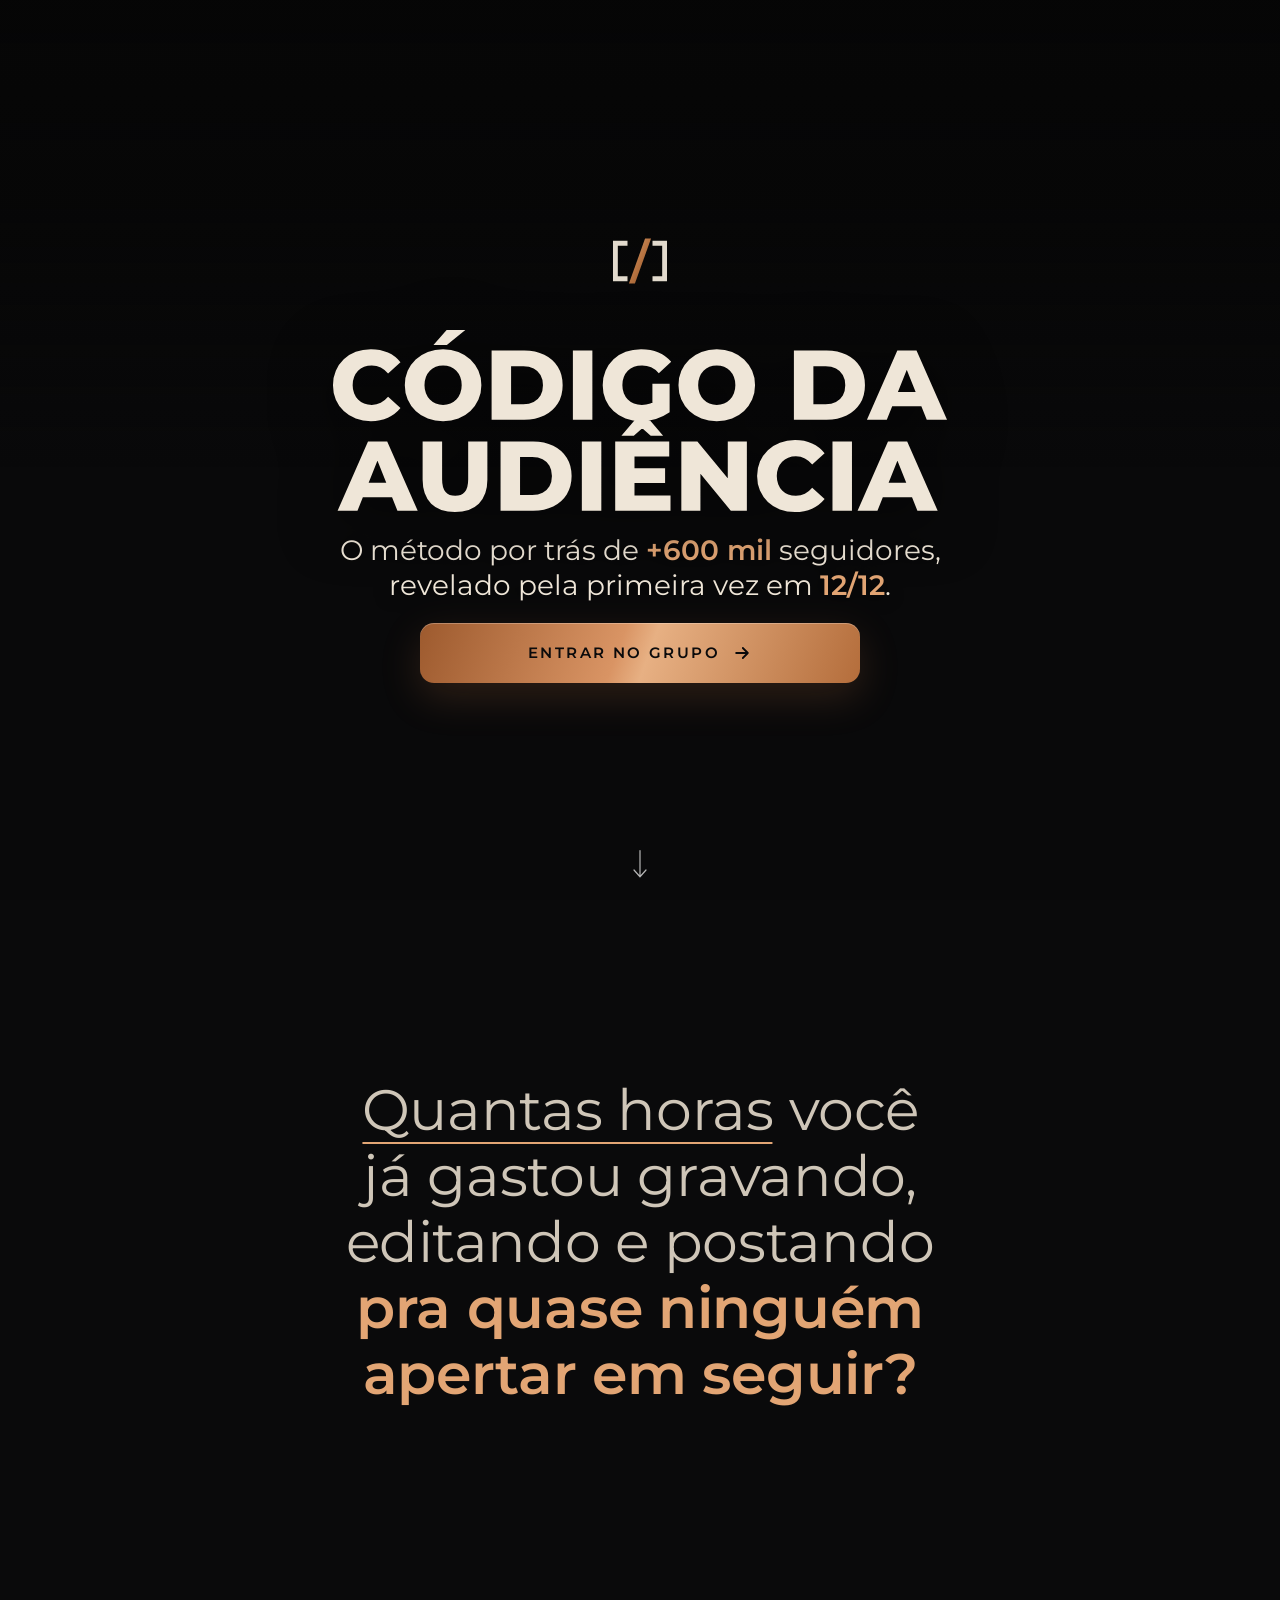
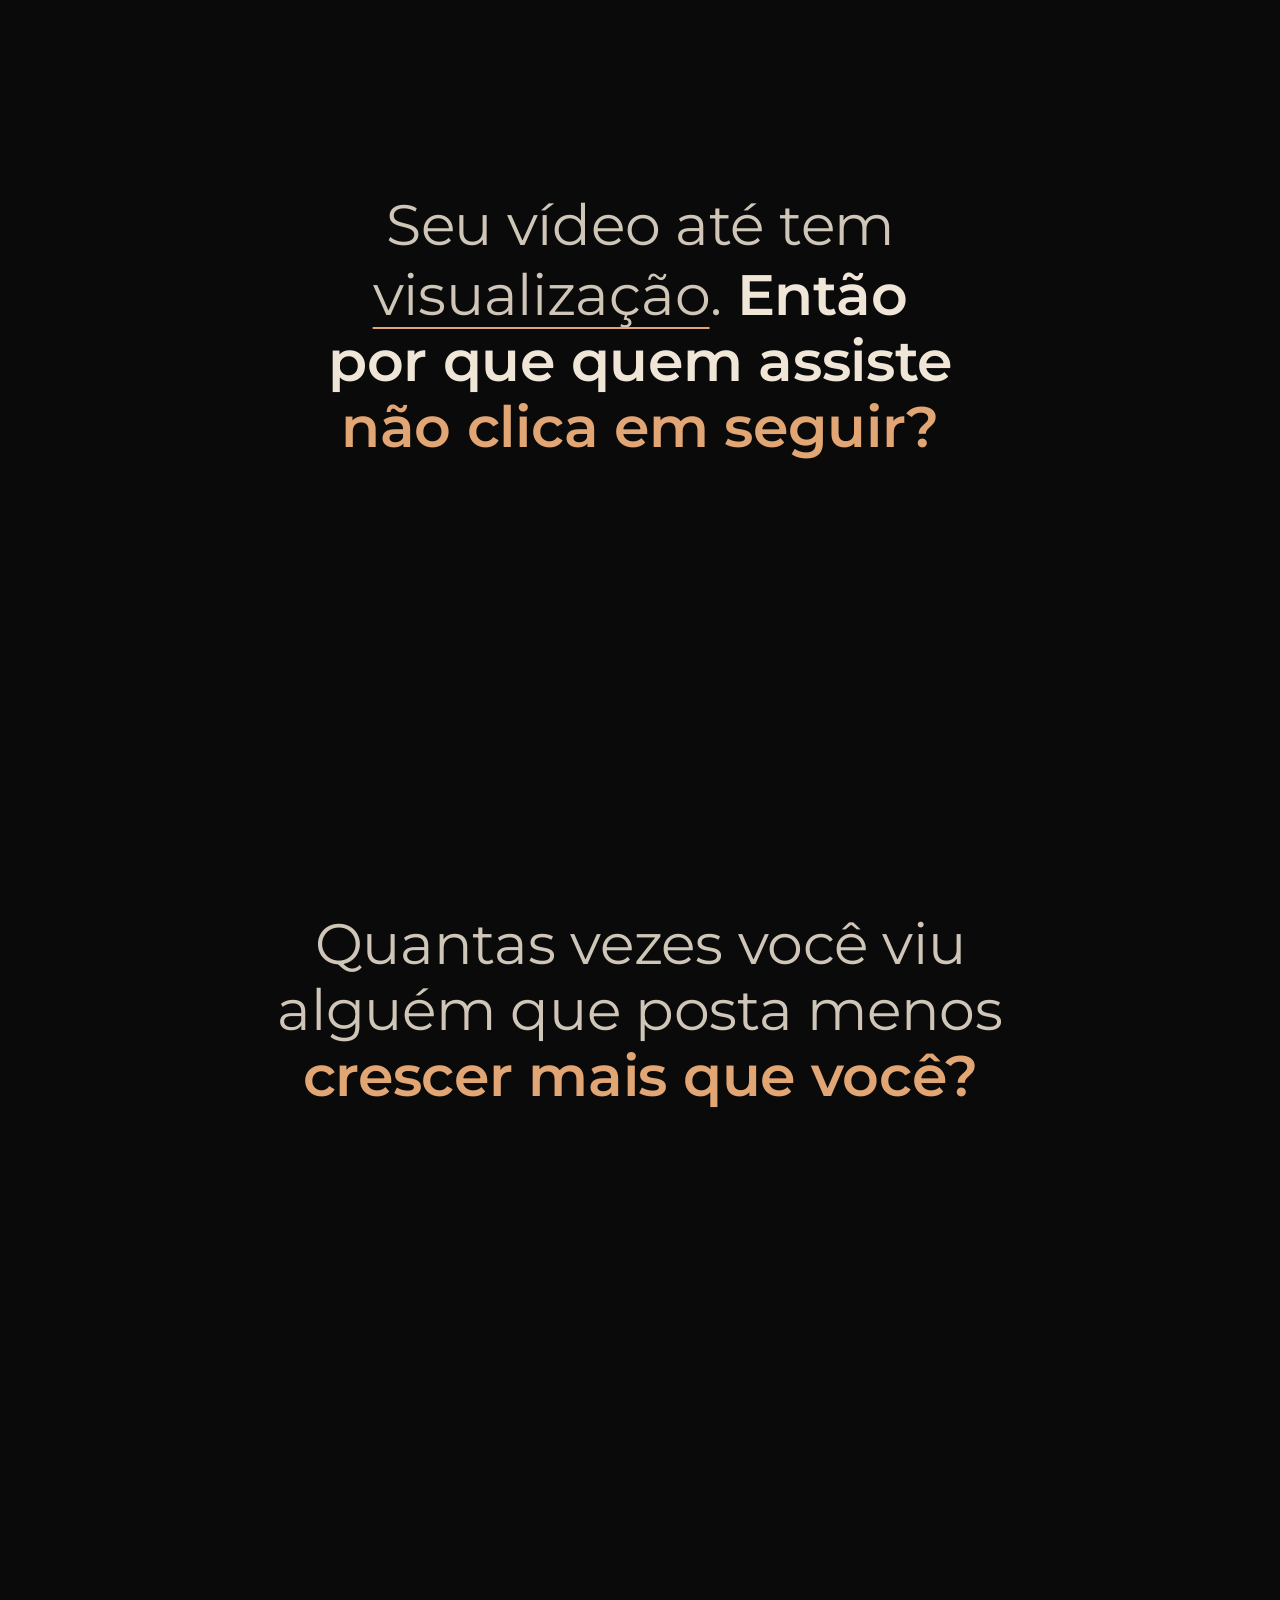
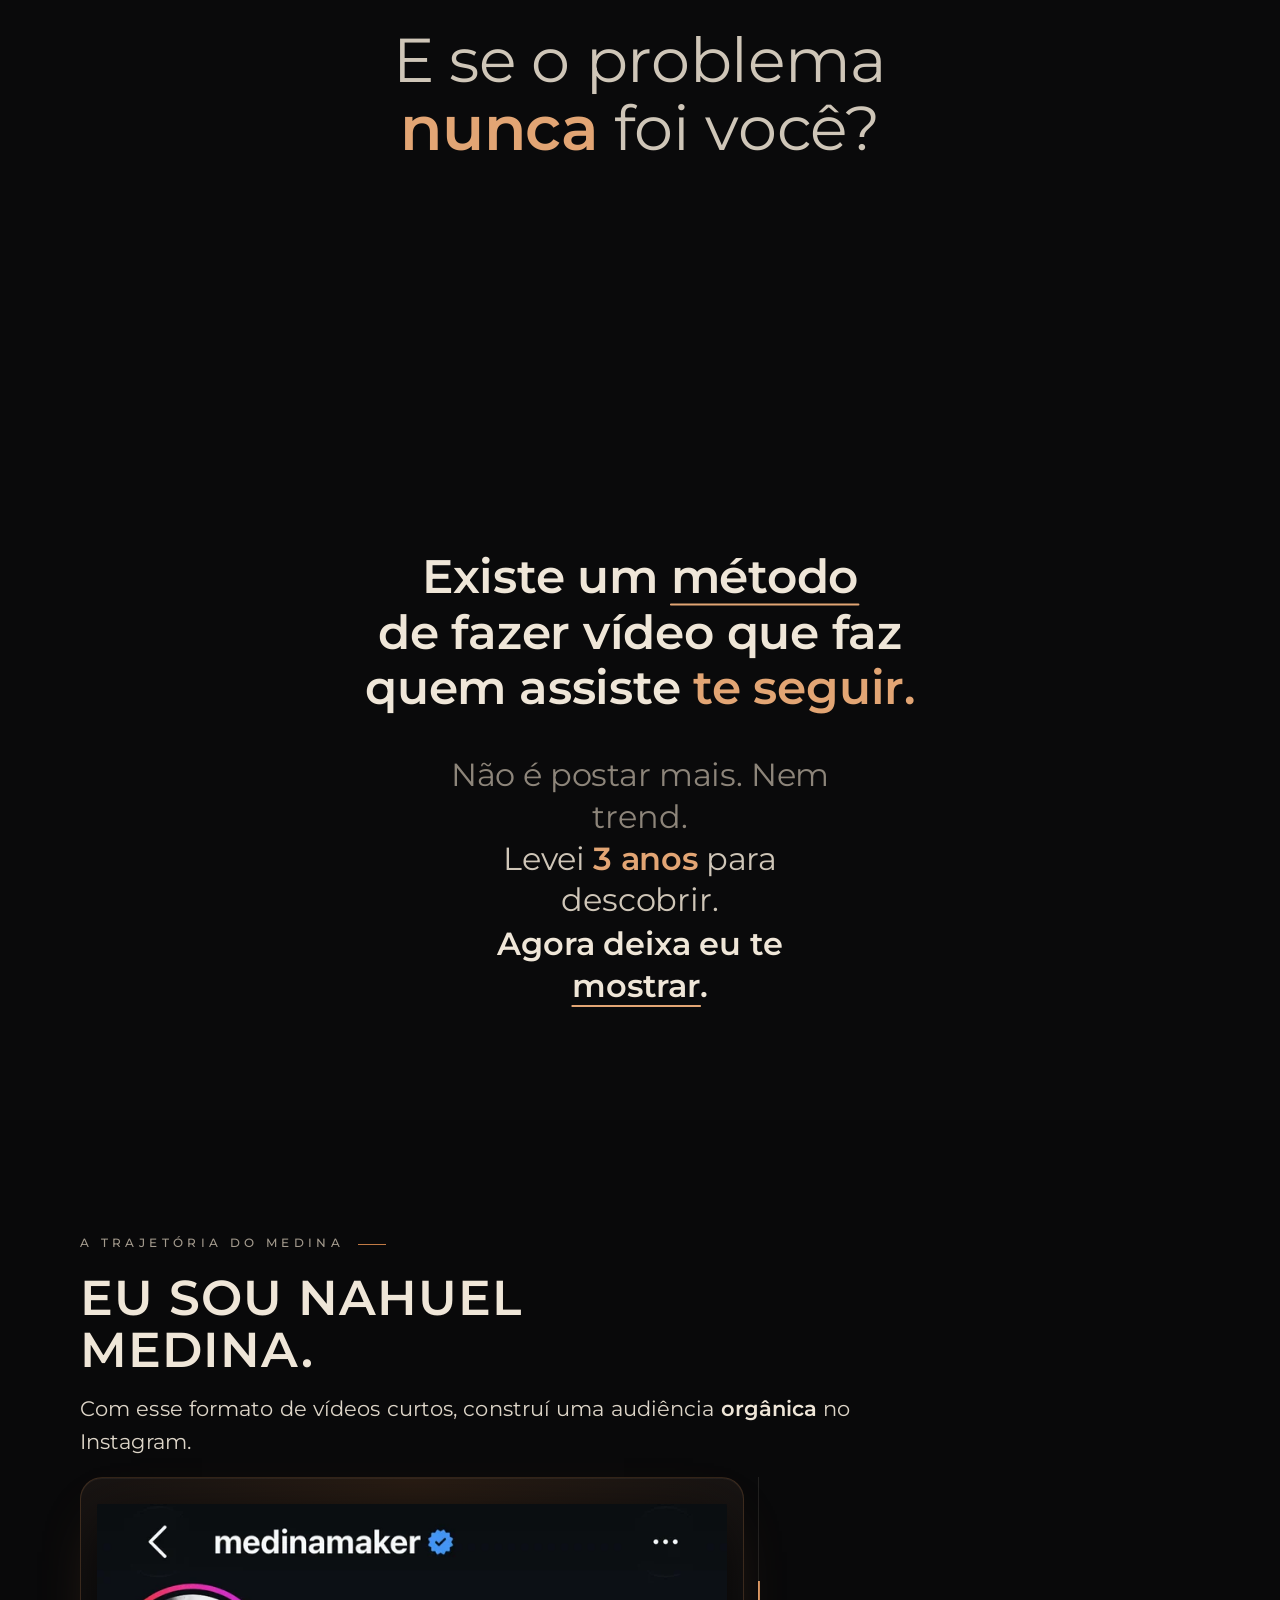
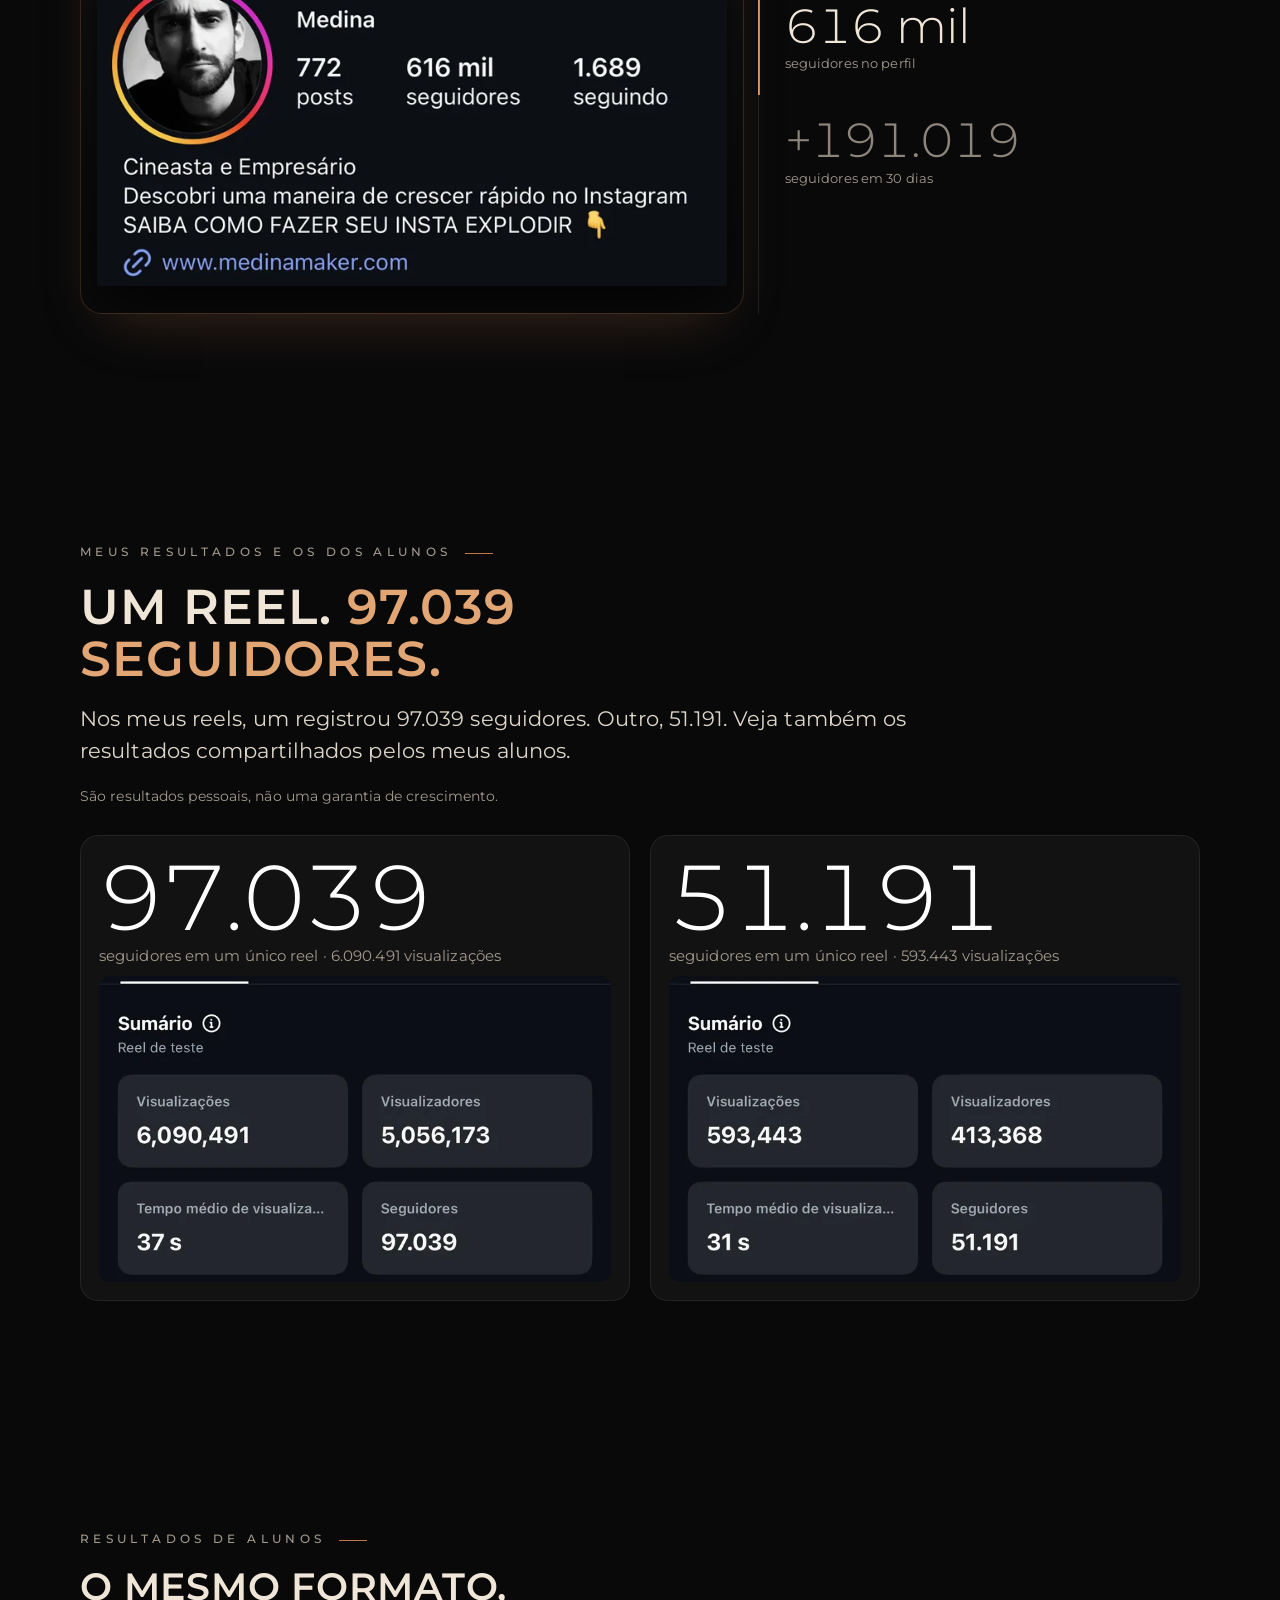
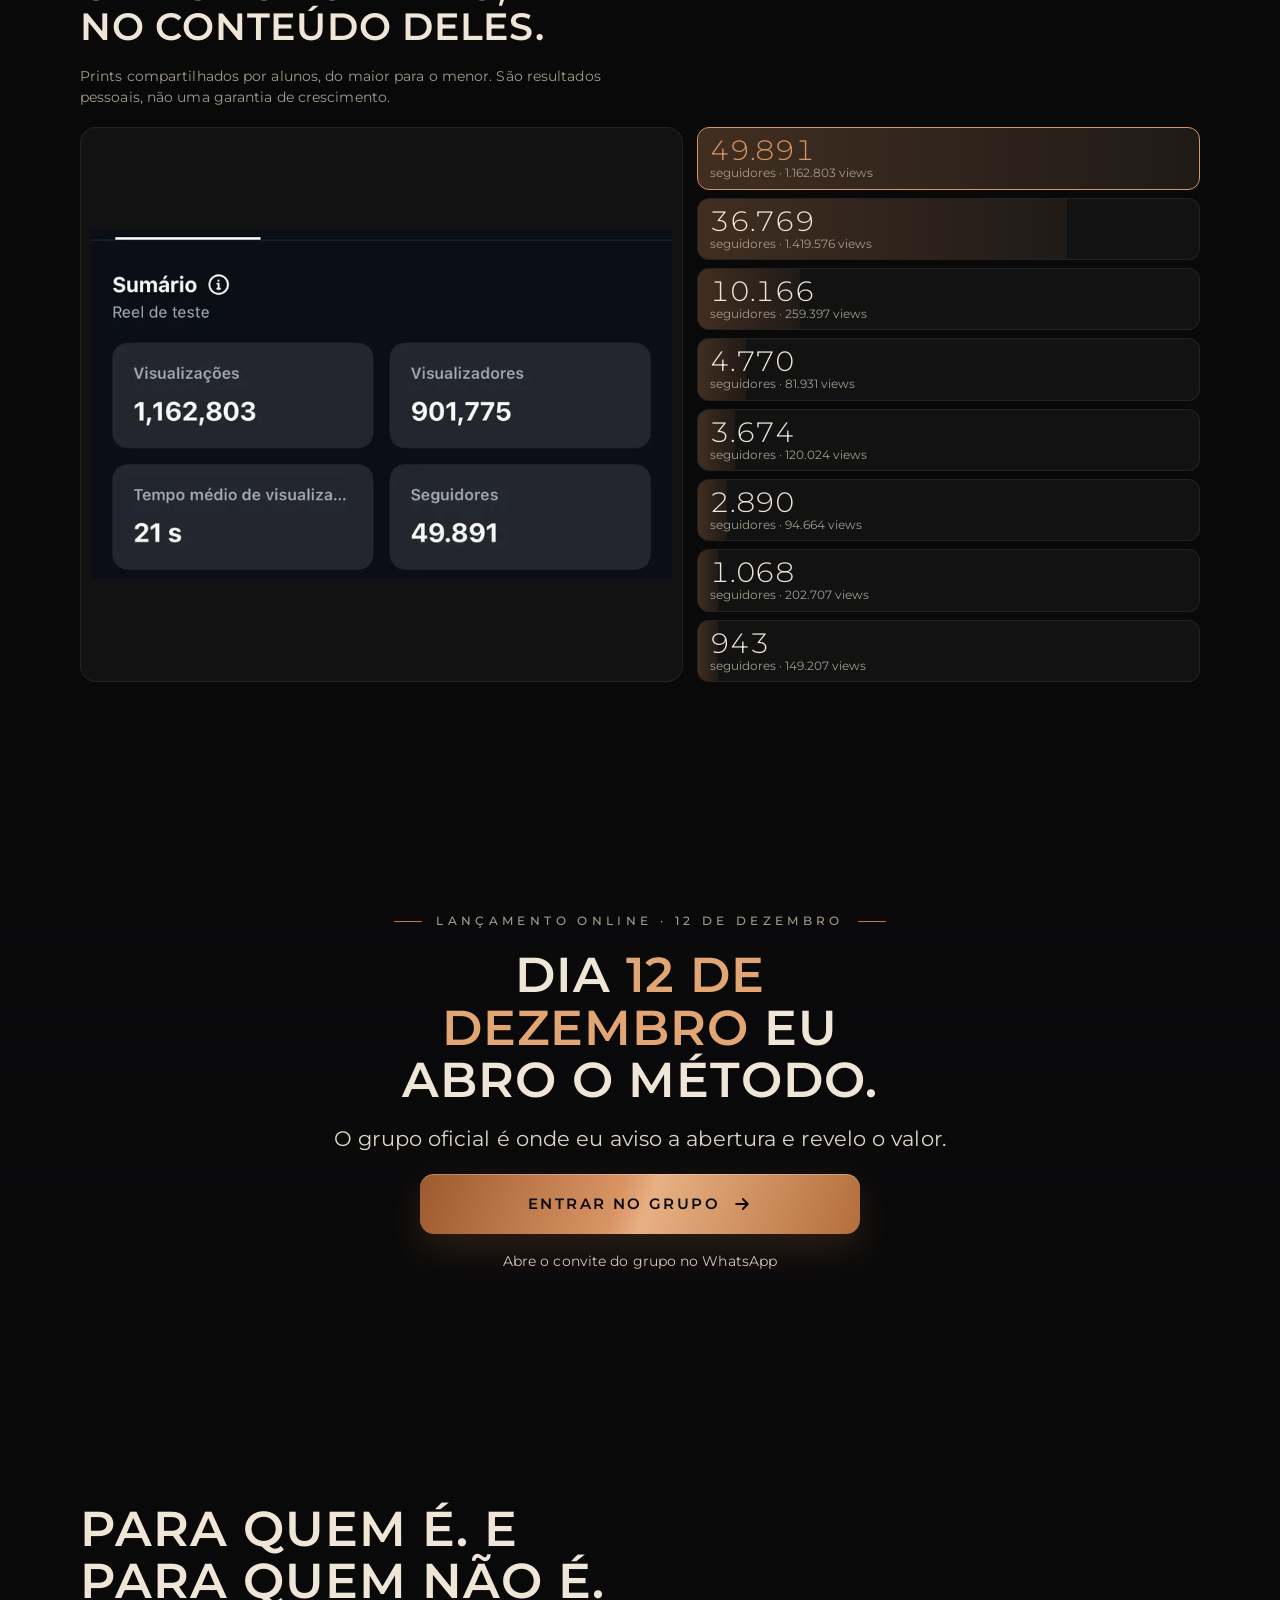
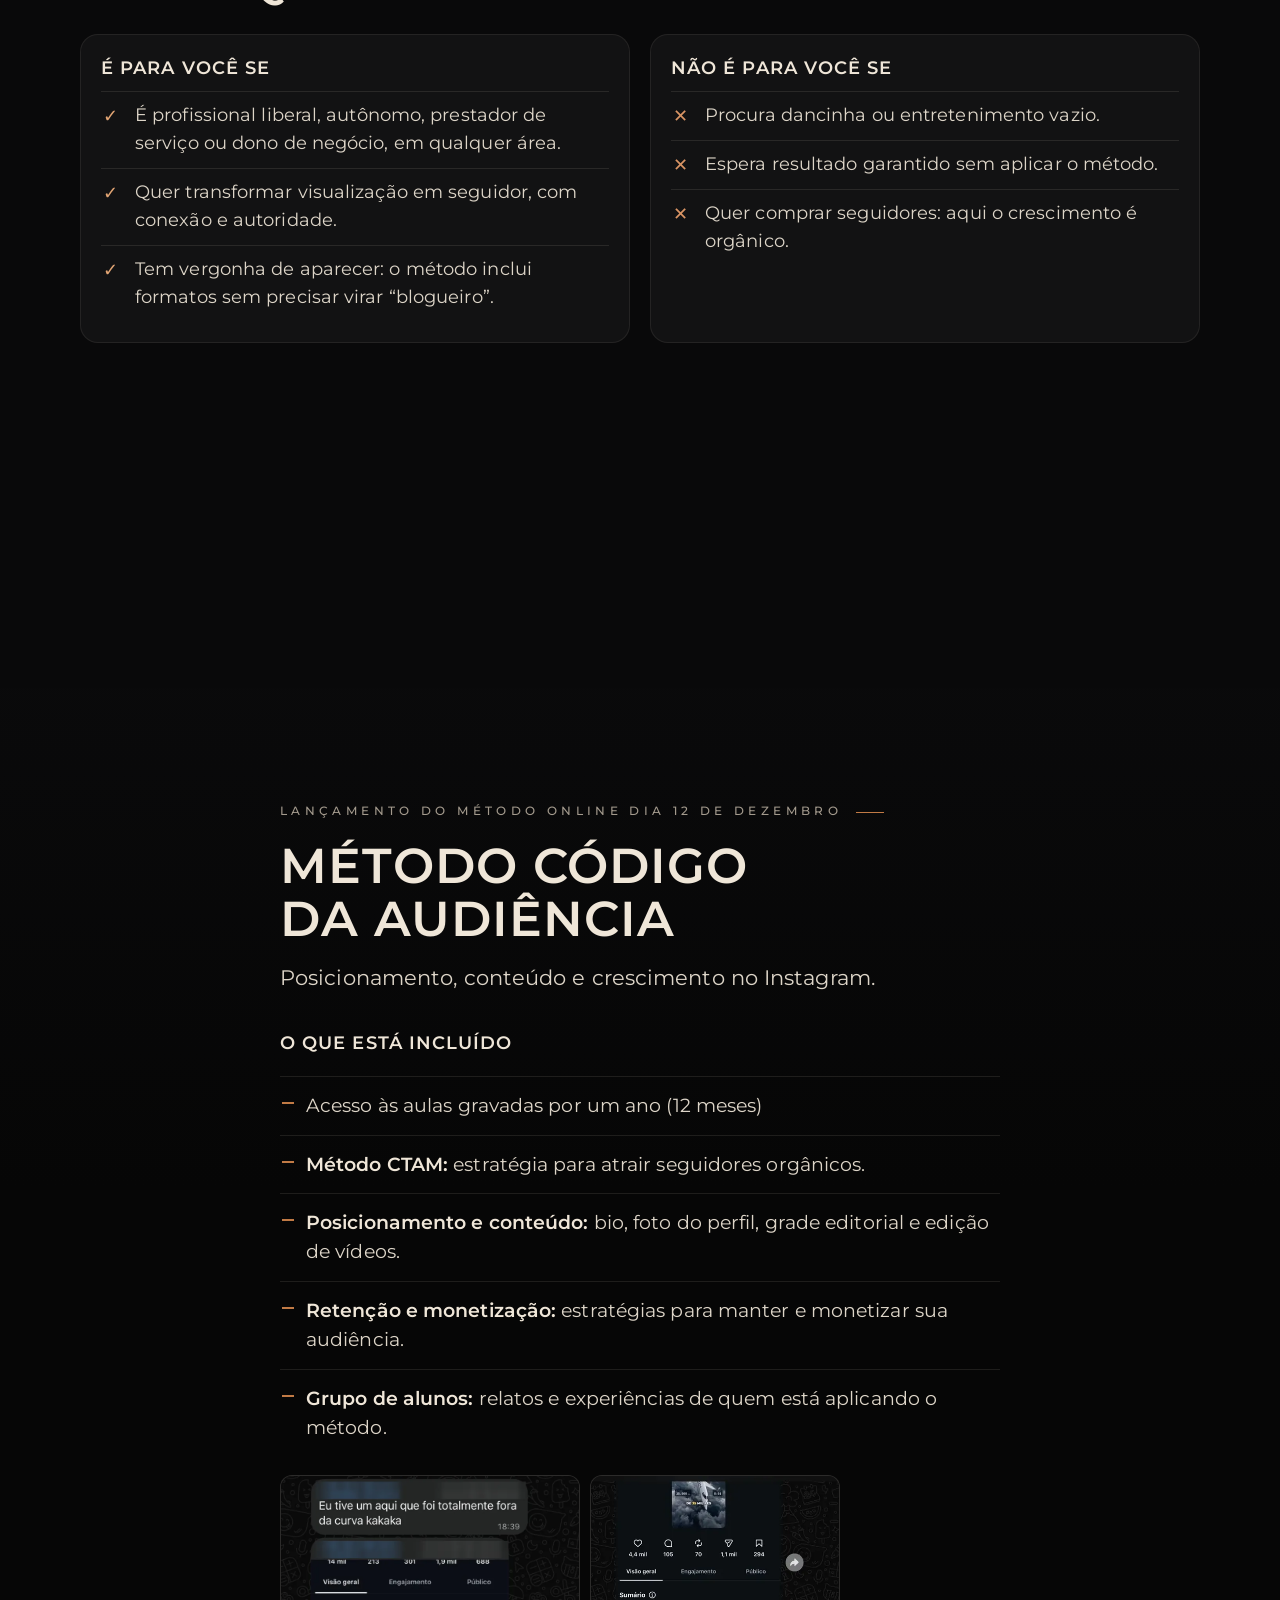
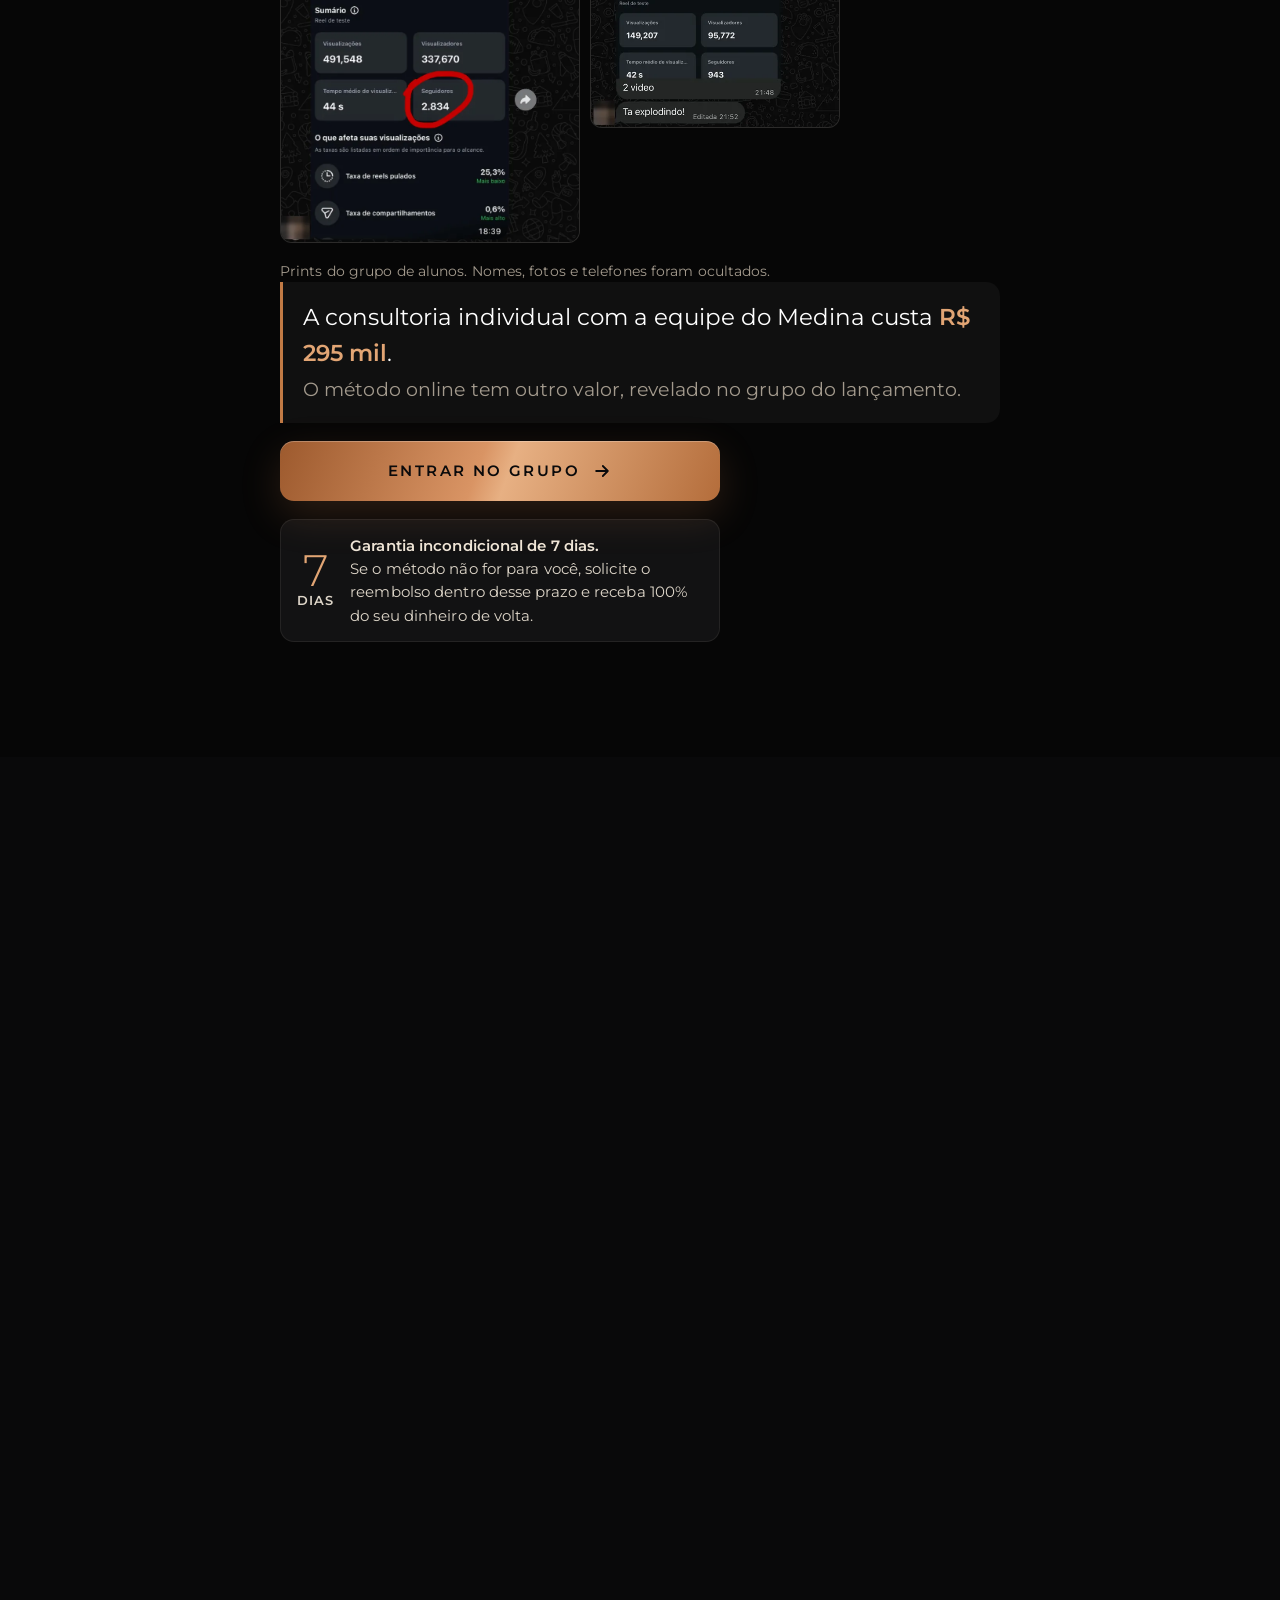
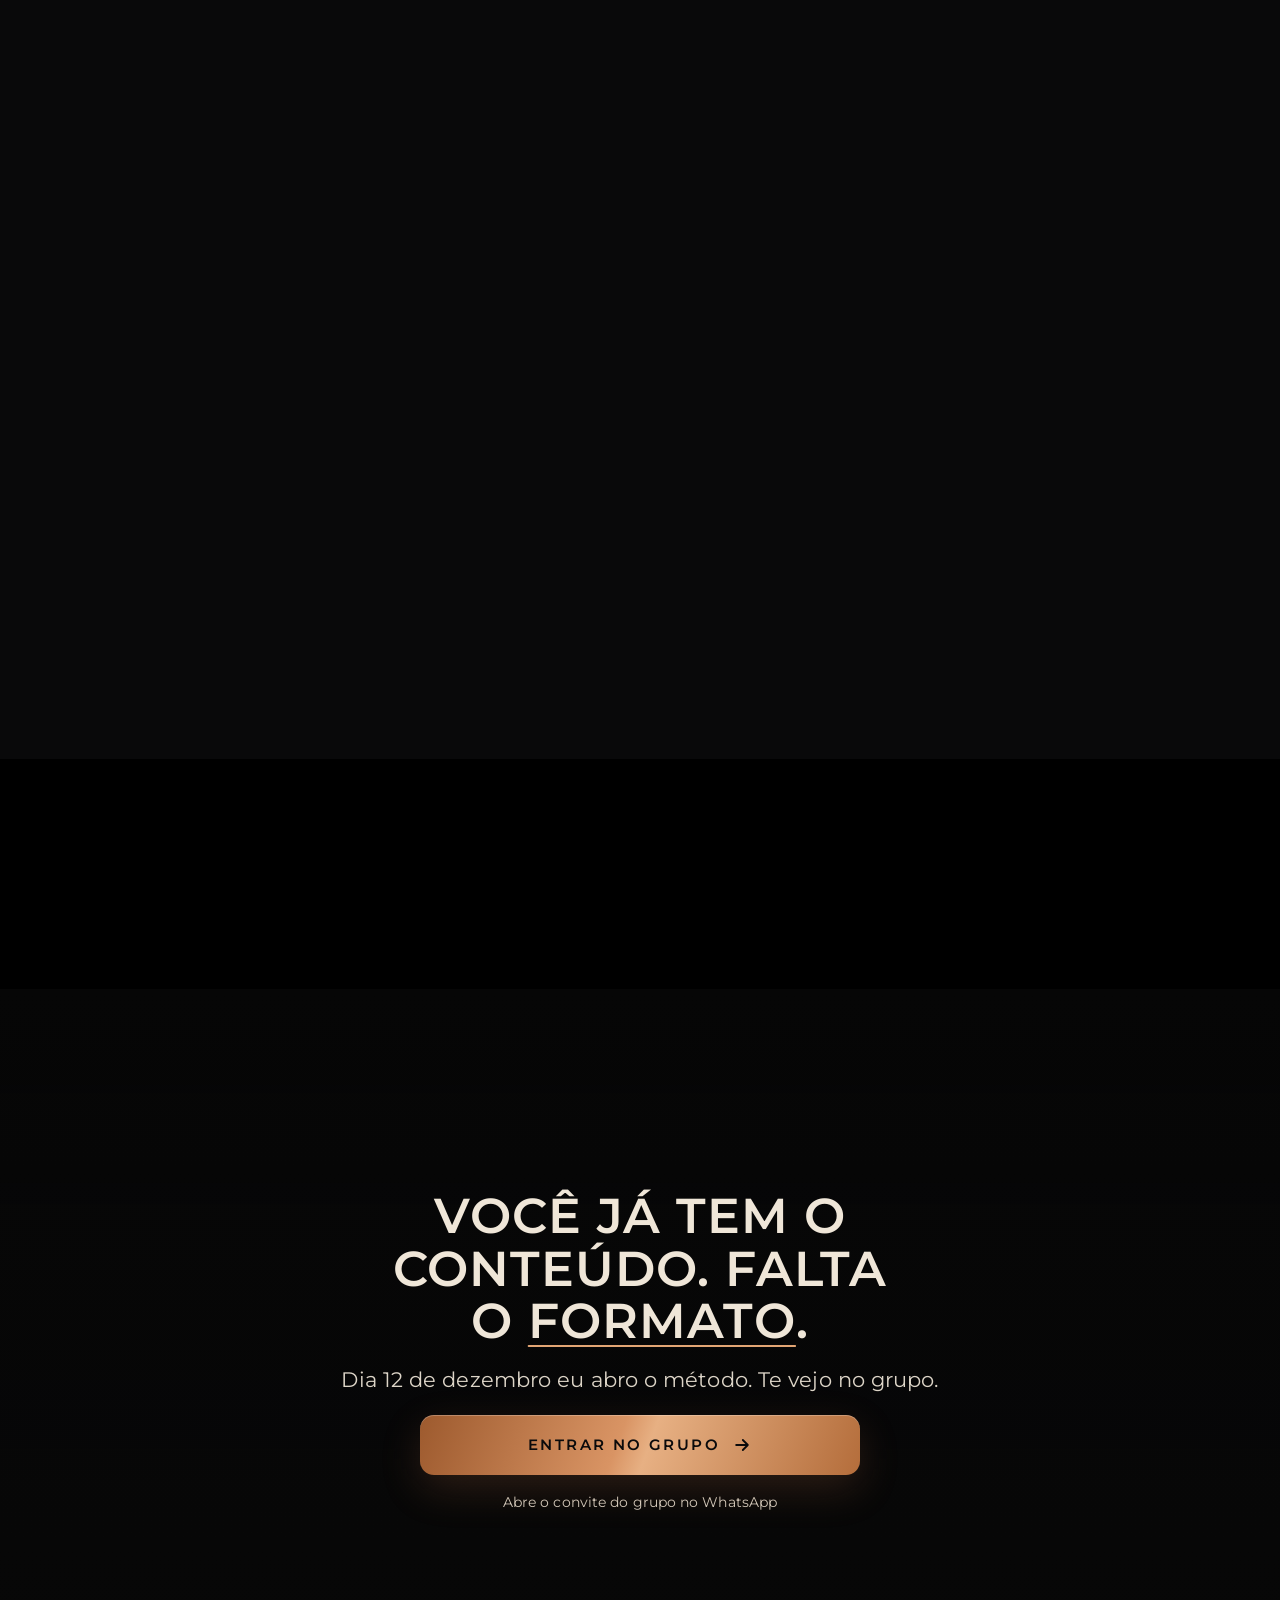
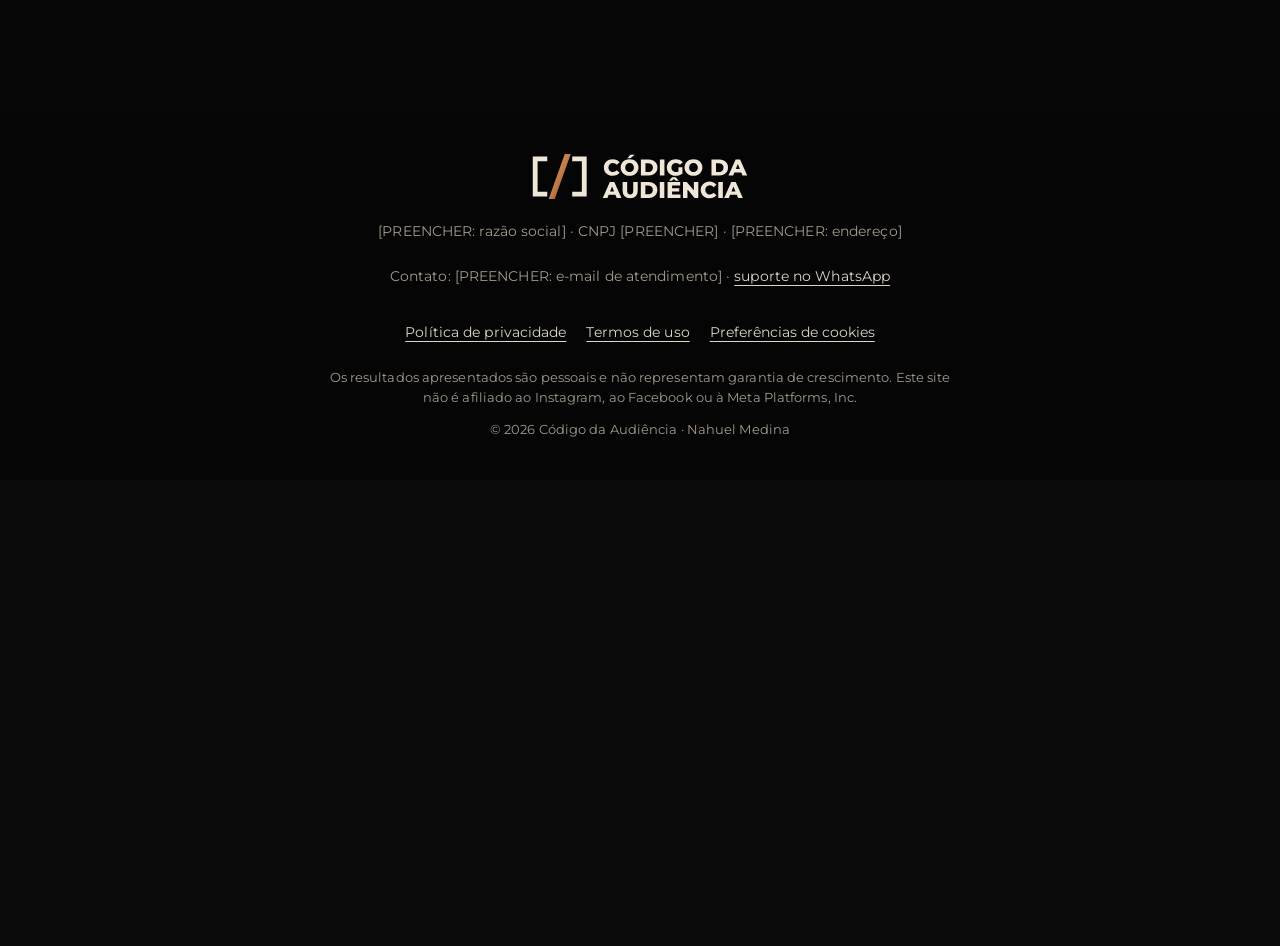
==== commit c55eaa9e: "Trajetória redesenhada: vitrine única com os prints alternando e números como abas Os dois cards vir" ====
--- a/index.html
+++ b/index.html
@@ -14,26 +14,26 @@
   <meta property="og:url" content="https://www.medinamaker.com/">
   <meta property="og:image" content="https://www.medinamaker.com/assets/immersive/codigo-da-audiencia-poster.webp">
   <meta name="twitter:card" content="summary_large_image">
-  <link rel="icon" href="/assets/icone.svg?v=395b7811" type="image/svg+xml">
-  <link rel="preload" href="/assets/fontes/montserrat-latin-600-normal.woff2?v=395b7811" as="font" type="font/woff2" crossorigin>
-  <link rel="preload" href="/assets/fontes/cormorant-garamond-latin-500-normal.woff2?v=395b7811" as="font" type="font/woff2" crossorigin>
-  <link rel="preload" as="image" href="/assets/marca/logo.svg?v=395b7811" fetchpriority="high">
+  <link rel="icon" href="/assets/icone.svg?v=abcb611f" type="image/svg+xml">
+  <link rel="preload" href="/assets/fontes/montserrat-latin-600-normal.woff2?v=abcb611f" as="font" type="font/woff2" crossorigin>
+  <link rel="preload" href="/assets/fontes/cormorant-garamond-latin-500-normal.woff2?v=abcb611f" as="font" type="font/woff2" crossorigin>
+  <link rel="preload" as="image" href="/assets/marca/logo.svg?v=abcb611f" fetchpriority="high">
   <script>(function(d){var r=d.documentElement,n=navigator,c=n.connection||{},m=matchMedia("(prefers-reduced-motion: reduce)").matches;
   var leve=(n.hardwareConcurrency&&n.hardwareConcurrency<=4)||(n.deviceMemory&&n.deviceMemory<=4)||c.saveData||/2g/.test(c.effectiveType||"");
   r.classList.add("js");if(!m)r.classList.add("mov");if(leve&&!m)r.classList.add("leve");})(document);</script>
-  <style>@font-face{font-family:Texto;src:url(/assets/fontes/montserrat-latin-300-normal.woff2?v=395b7811) format("woff2");font-weight:300;font-display:swap}@font-face{font-family:Texto;src:url(/assets/fontes/montserrat-latin-400-normal.woff2?v=395b7811) format("woff2");font-weight:400;font-display:swap}@font-face{font-family:Texto;src:url(/assets/fontes/montserrat-latin-500-normal.woff2?v=395b7811) format("woff2");font-weight:500;font-display:swap}@font-face{font-family:Texto;src:url(/assets/fontes/montserrat-latin-600-normal.woff2?v=395b7811) format("woff2");font-weight:600 800;font-display:swap}@font-face{font-family:Serifa;src:url(/assets/fontes/cormorant-garamond-latin-500-normal.woff2?v=395b7811) format("woff2");font-weight:400 600;font-display:swap}@font-face{font-family:Serifa;src:url(/assets/fontes/cormorant-garamond-latin-500-italic.woff2?v=395b7811) format("woff2");font-weight:400 600;font-style:italic;font-display:swap}@font-face{font-family:"Texto Fallback";src:local("Arial");size-adjust:112%;ascent-override:86%;descent-override:22%;line-gap-override:0%}@font-face{font-family:"Serifa Fallback";src:local("Times New Roman"),local("Georgia");size-adjust:92%;ascent-override:96%;descent-override:30%;line-gap-override:0%}:root{--fundo:#0a0a0b;--fundo2:#060606;--card:#151516;--grafite:#2a2a2d;--texto:#efe6d8;--marfim:#efe6d8;--cinza:#a39a8d;--laranja:#c17a45;--laranja2:#d99464;--cobre:#c17a45;--cobre-claro:#e2a574;--cobre-escuro:#8a4e27;--tinta:#0a0a0b;--linha:#efe6d81a;--verde:#c17a45;--verde2:#d08955;--g:clamp(18px,5vw,56px);--entra:cubic-bezier(.16,1,.3,1);--sai:cubic-bezier(.7,0,.84,0);--fonte:Texto,"Texto Fallback",system-ui,Arial,sans-serif;--serifa:Serifa,"Serifa Fallback",Georgia,serif}*,*::before,*::after{box-sizing:border-box}html{-webkit-text-size-adjust:100%;text-size-adjust:100%;scroll-padding-top:16px;background:var(--fundo)}body{margin:0;color:var(--texto);font:400 clamp(16px,.35vw + 15px,19px)/1.55 var(--fonte);-webkit-font-smoothing:antialiased;overflow-x:clip}h1,h2,h3,p,ul,ol,figure{margin:0}ul,ol{padding:0;list-style:none}img,svg{display:block;max-width:100%}img{height:auto}a{color:inherit}button{font:inherit;color:inherit;cursor:pointer}a,button,summary{-webkit-tap-highlight-color:transparent;touch-action:manipulation}:focus-visible{outline:3px solid #fff;outline-offset:3px;border-radius:4px}[hidden]{display:none!important}strong{font-weight:700;color:#fff}.pular{position:fixed;z-index:60;top:8px;left:8px;padding:12px 16px;background:#fff;color:var(--fundo);font-weight:700;border-radius:8px;transform:translateY(-200%)}.pular:focus{transform:none}.palco{position:fixed;inset:0 0 auto;height:100vh;height:100lvh;z-index:-1;overflow:hidden;background:var(--fundo);--p:0;--h:0}.palco__foto,.palco__foto img{position:absolute;inset:0;width:100%;height:100%}.palco__foto img{object-fit:cover;object-position:50% 50%}.palco__desfoque{position:absolute;inset:0;background:url(/assets/immersive/palco-r-desfoque.webp?v=395b7811) 50% 50%/cover;opacity:calc(var(--p) * 1.15)}.palco__sombra{position:absolute;inset:0;background:#060606;opacity:calc(.12 + var(--p) * .66)}.palco__luz{position:absolute;inset:0;background:radial-gradient(ellipse 70% 45% at 50% 0%,#ffd9b833,#ffd9b800 70%);opacity:var(--h)}@media (min-aspect-ratio:4/3){.palco__desfoque{background-image:url(/assets/immersive/palco-d-desfoque.webp?v=395b7811)}}.cta{position:relative;display:inline-flex;align-items:center;justify-content:center;gap:12px;width:100%;max-width:440px;min-height:60px;padding:14px 22px;border-radius:14px;overflow:hidden;font-weight:700;font-size:clamp(16px,.4vw + 15px,19px);line-height:1.15;text-decoration:none;text-align:center;transition:transform .16s var(--entra),background-color .16s}.cta svg{flex:none;width:20px;height:20px;fill:none;stroke:currentColor;stroke-width:2.2;stroke-linecap:round;stroke-linejoin:round}.cta:active{transform:scale(.97)}.cta--principal{background:var(--verde);color:#fff;box-shadow:0 10px 30px #c17a4555}.cta--contorno{border:1px solid #ffffff55;color:#fff}.cta--principal::after{content:"";position:absolute;inset:0;background:linear-gradient(105deg,#fff0 35%,#ffffff40 50%,#fff0 65%);transform:translateX(-120%);pointer-events:none}@media (hover:hover) and (pointer:fine){.cta--principal:hover{background:var(--verde2)}.cta--contorno:hover{background:#ffffff14}}.micro{font-size:14px;color:#d3cbbe;line-height:1.4}.link{display:inline-flex;align-items:center;gap:8px;min-height:44px;font-weight:600;text-decoration:underline;text-decoration-color:var(--laranja);text-decoration-thickness:2px;text-underline-offset:6px}.progresso{position:fixed;z-index:29;inset:0 0 auto;height:3px;opacity:0;transition:opacity .3s}.progresso i{display:block;height:100%;background:var(--laranja);transform-origin:left;transform:scaleX(var(--h,0))}.na-historia .progresso{opacity:1}.pular-oferta{position:fixed;z-index:28;left:50%;bottom:max(16px,env(safe-area-inset-bottom));transform:translate(-50%,200%);display:inline-flex;align-items:center;gap:8px;min-height:44px;padding:0 16px;border-radius:999px;background:#060606d9;border:1px solid #ffffff33;color:#fff;font-size:14px;font-weight:600;text-decoration:none;white-space:nowrap;opacity:0;transition:transform .35s var(--entra),opacity .3s}.na-historia .pular-oferta{transform:translate(-50%,0);opacity:1}.topo{position:relative;min-height:100svh;display:grid;place-items:center;padding:max(72px,env(safe-area-inset-top) + 64px) var(--g) 76px;text-align:center}.topo__conteudo{display:grid;justify-items:center;gap:12px;width:100%;--p:0;opacity:calc(1 - var(--p) * 1.5);transform:translate3d(0,calc(var(--p) * -36px),0)}.topo__logo{width:min(88vw,46svh * 3.31,620px)}.topo__logo img{width:100%;filter:drop-shadow(0 8px 30px #0008)}.topo__sub{max-width:24ch;margin-top:6px;font-size:clamp(19px,1vw + 16px,28px);line-height:1.25;font-weight:500;text-wrap:balance;text-shadow:0 2px 16px #000c}.topo__prova{font-size:clamp(14px,.3vw + 13px,17px);letter-spacing:.02em;text-shadow:0 2px 12px #000c;padding:6px 14px;border-radius:999px;background:#060606b3;border:1px solid #ffffff26}.topo__prova strong{color:var(--laranja2)}.topo .cta{margin-top:8px}.topo .micro{text-shadow:0 1px 10px #000;max-width:34ch}.rolar{position:absolute;left:50%;bottom:max(10px,env(safe-area-inset-bottom));transform:translateX(-50%);display:grid;place-items:center;width:44px;height:52px;color:#ffffffb3}.rolar svg{width:18px;height:30px;fill:none;stroke:currentColor;stroke-width:1.6;stroke-linecap:round;stroke-linejoin:round}@media (max-height:560px){.topo{padding-top:64px;padding-bottom:56px}.topo__logo{width:min(60vw,40svh * 3.31)}.topo__conteudo{gap:8px}.topo__sub{font-size:17px;max-width:40ch}.cta{min-height:52px}.rolar{display:none}}.historia{position:relative}.tela{min-height:64svh;display:grid;place-items:center;padding:8svh var(--g)}.fala{max-width:20ch;text-align:center;font-size:clamp(27px,3.2vw + 16px,58px);line-height:1.16;font-weight:500;letter-spacing:-.02em;color:#efe6d8}.fala--grande{font-size:clamp(34px,4.6vw + 18px,84px);font-weight:700}.ln{display:block;overflow:hidden;padding-bottom:.08em;margin-bottom:-.08em}.ln>span{display:block}.secao,.chamada,.fechamento{position:relative;padding:clamp(52px,9vw,128px) var(--g)}.secao{background:#0a0a0bf5}.oferta{background:linear-gradient(180deg,#0a0a0bf5,#060606 30%)}.chamada{background:linear-gradient(180deg,#0a0a0bf5,#0a0a0bb3 40%,#0a0a0bf5);text-align:center}.fechamento{background:linear-gradient(180deg,#060606,#060606cc 30%,#06060699);text-align:center;padding-block:clamp(96px,16vw,200px)}.cv{content-visibility:auto;contain-intrinsic-size:auto 900px}.miolo{max-width:1120px;margin-inline:auto;display:grid;grid-template-columns:minmax(0,1fr);gap:18px;justify-items:start}.miolo--estreito{max-width:720px}.miolo--centro{justify-items:center;text-align:center}.rotulo{font-size:13px;font-weight:700;letter-spacing:.14em;text-transform:uppercase;color:var(--laranja2)}.titulo{font-size:clamp(32px,4vw + 16px,72px);line-height:1.04;font-weight:800;letter-spacing:-.03em;text-wrap:balance;max-width:18ch}.titulo--menor{font-size:clamp(28px,2.6vw + 16px,48px)}.miolo--centro .titulo{max-width:16ch}.laranja{color:var(--laranja2)}.lead{max-width:60ch;font-size:clamp(17px,.5vw + 15.5px,21px);color:#ddd5c8}.subtitulo{margin-top:18px;font-size:clamp(20px,1vw + 16px,26px);font-weight:700;letter-spacing:-.01em}.aviso{font-size:14px;color:var(--cinza);max-width:65ch}.dupla{display:grid;grid-template-columns:repeat(2,minmax(0,1fr));gap:10px;width:100%;margin-top:10px}.dupla--listas{grid-template-columns:minmax(0,1fr)}@media (min-width:768px){.dupla,.dupla--listas{grid-template-columns:repeat(2,minmax(0,1fr));gap:20px}}.prova{display:grid;gap:10px;align-content:start;padding:clamp(12px,3vw,18px);border-radius:18px;background:var(--card);border:1px solid var(--linha)}.prova figcaption{display:grid;gap:4px}.prova__num{font-size:clamp(30px,8.4vw,92px);line-height:.95;font-weight:800;letter-spacing:-.04em;font-variant-numeric:tabular-nums;color:#fff}.prova__txt{color:var(--cinza);font-size:clamp(12.5px,.5vw + 11px,15px);line-height:1.35}.prova__img img{width:100%;border-radius:10px}.ranking{display:grid;gap:14px;width:100%}.ranking__tela{position:relative;display:grid;grid-template:minmax(0,1fr)/minmax(0,1fr);place-items:center;min-height:0;border-radius:16px;background:var(--card);border:1px solid var(--linha);padding:10px;overflow:hidden}.ranking__tela img{grid-area:1/1;width:100%;height:100%;object-fit:contain;border-radius:8px;opacity:0;transform:scale(.985);transition:opacity .45s var(--entra),transform .6s var(--entra)}.ranking__tela img.on{opacity:1;transform:none}.ranking__lista{display:grid;grid-template-columns:repeat(2,minmax(0,1fr));gap:8px}.ranking__lista button{position:relative;display:grid;align-content:center;gap:2px;width:100%;min-height:52px;height:100%;padding:8px 12px;border-radius:12px;border:1px solid var(--linha);background:#151516;text-align:left;overflow:hidden;transition:border-color .25s}.ranking__lista button::before{content:"";position:absolute;inset:0 auto 0 0;width:var(--w);background:linear-gradient(90deg,#c17a4540,#c17a451a);transform-origin:left;transition:transform .8s var(--entra) calc(var(--d,0ms) + 200ms)}.ranking__lista button>*{position:relative}.ranking__lista b{font-size:clamp(20px,1.2vw + 16px,28px);line-height:1;font-weight:800;letter-spacing:-.02em;font-variant-numeric:tabular-nums}.ranking__lista small{font-size:11.5px;line-height:1.25;color:var(--cinza)}.ranking__lista button[aria-pressed=true]{border-color:var(--laranja2)}.ranking__lista button[aria-pressed=true] b{color:var(--laranja2)}@media (min-width:768px){.ranking{grid-template-columns:1.2fr 1fr;align-items:stretch}.ranking__lista{grid-template-columns:minmax(0,1fr)}.ranking__tela{min-height:360px}}.lista-card{padding:20px;border-radius:18px;background:var(--card);border:1px solid var(--linha)}.lista-card h3{font-size:20px;font-weight:700;margin-bottom:8px}.lista-card li{position:relative;padding:10px 0 10px 34px;font-size:.95em;border-top:1px solid var(--linha);color:#ddd5c8}.lista-card li::before{position:absolute;left:2px;top:11px;font-weight:800;font-size:18px}.sim li::before{content:"✓";color:#d99464}.nao li::before{content:"✕";color:var(--laranja2)}.capas{display:grid;grid-template-columns:repeat(3,minmax(0,1fr));gap:10px;width:100%;margin-top:8px}@media (min-width:600px){.capas{gap:14px}}@media (min-width:1024px){.capas{grid-template-columns:repeat(5,minmax(0,1fr));gap:18px}.capas li:nth-child(n+6){transform:translateX(50%)}}.capas img{width:100%;aspect-ratio:3/4;object-fit:cover;border-radius:12px}.capas figcaption{display:grid;gap:2px;margin-top:6px;font-weight:700;font-size:clamp(12px,.6vw + 10px,15px);line-height:1.2}.capas figcaption span{font-size:10.5px;letter-spacing:.12em;text-transform:uppercase;color:var(--laranja2)}.incluido{width:100%}.incluido>li{position:relative;padding:14px 0 14px 26px;border-top:1px solid var(--linha);color:#ddd5c8}.incluido>li::before{content:"";position:absolute;left:2px;top:25px;width:12px;height:2px;background:var(--laranja)}.grupo{display:grid;grid-template-columns:1.2fr 1fr;gap:10px;width:100%;max-width:560px;align-items:start}.grupo figure{min-height:0;border-radius:12px;overflow:hidden;border:1px solid var(--linha);background:var(--card)}.grupo img{width:100%;height:100%;object-fit:contain}.ancora{width:100%;padding:18px 20px;border-left:3px solid var(--laranja);background:#ffffff0a;border-radius:0 14px 14px 0;display:grid;gap:4px}.ancora p:first-child{font-size:clamp(18px,.8vw + 16px,23px);font-weight:600;color:#fff}.ancora p:last-child{color:var(--cinza)}.garantia{display:grid;grid-template-columns:auto 1fr;gap:16px;align-items:center;width:100%;max-width:440px;padding:14px 16px;border-radius:14px;border:1px solid var(--linha);font-size:15px;color:#ddd5c8}.garantia__num{font-weight:800;text-transform:uppercase;letter-spacing:.08em;font-size:13px;text-align:center}.garantia__num span{display:block;font-size:44px;line-height:.9;color:var(--laranja2)}.preco{font-size:clamp(40px,5vw + 16px,68px);font-weight:800;letter-spacing:-.03em;line-height:1}.preco span{font-size:.4em;color:var(--cinza);letter-spacing:0}.faq{width:100%}.faq details{border-bottom:1px solid var(--linha)}.faq summary{position:relative;list-style:none;min-height:56px;padding:17px 44px 17px 0;font-weight:600;cursor:pointer}.faq summary::-webkit-details-marker{display:none}.faq summary::after{content:"+";position:absolute;right:6px;top:12px;font-size:26px;font-weight:400;color:var(--laranja2);transition:transform .2s var(--entra)}.faq details[open] summary::after{transform:rotate(45deg)}.faq details p{padding:0 44px 20px 0;color:#ddd5c8;max-width:65ch}.pos{background:#000}.pos__print{container-type:size;width:min(100%,400px);height:min(70vh,640px);border-radius:14px;overflow:hidden;border:1px solid var(--linha)}.pos__rolo{height:100%;overflow:hidden;-webkit-mask-image:linear-gradient(#000 85%,#0000);mask-image:linear-gradient(#000 85%,#0000)}.pos__rolo img{width:100%}html:not(.mov) .pos__rolo{overflow-y:auto;-webkit-mask-image:none;mask-image:none}.rodape{position:relative;background:#050505;padding:40px var(--g) calc(40px + env(safe-area-inset-bottom));display:grid;gap:12px;justify-items:center;text-align:center;font-size:14px;color:var(--cinza)}.rodape img{width:84px;margin-bottom:8px}.rodape nav{display:flex;flex-wrap:wrap;justify-content:center;gap:4px 20px}.rodape nav a,.rodape nav button,.rodape p a{display:inline-flex;align-items:center;min-height:44px;color:#ddd5c8;background:none;border:0;padding:0;text-decoration:underline;text-underline-offset:4px}.rodape__nota{max-width:70ch;font-size:13px}.cookies{position:fixed;z-index:50;left:max(10px,env(safe-area-inset-left));right:max(10px,env(safe-area-inset-right));bottom:max(10px,env(safe-area-inset-bottom));max-width:560px;margin-inline:auto;display:flex;flex-wrap:wrap;align-items:center;justify-content:space-between;gap:8px 14px;padding:12px 14px;border-radius:14px;background:#060606f2;border:1px solid #ffffff33;font-size:13.5px;line-height:1.4;box-shadow:0 10px 40px #000a}.cookies p{flex:1 1 220px}.cookies a{color:#fff}.cookies div{display:flex;gap:8px}.cookies button{min-height:44px;padding:0 16px;border-radius:10px;border:1px solid #ffffff55;background:transparent;font-weight:700}.cookies .cookies__sim{background:#fff;color:var(--fundo);border-color:#fff}.som{position:fixed;z-index:25;left:max(12px,env(safe-area-inset-left));bottom:max(12px,env(safe-area-inset-bottom));display:inline-flex;align-items:center;gap:9px;min-width:44px;min-height:44px;padding:0 14px;border:1px solid #ffffff2e;border-radius:999px;background:#060606cc;color:#fff;font-family:inherit;font-size:12px;font-weight:600;letter-spacing:.04em}.som__barras{display:inline-flex;align-items:flex-end;gap:2px;height:14px}.som__barras i{display:block;width:2px;height:14px;border-radius:1px;background:currentColor;transform-origin:bottom;transform:scaleY(.3)}.som[aria-pressed=true] .som__barras i{background:var(--laranja2)}@media (max-width:767px){.som__texto{position:absolute;width:1px;height:1px;overflow:hidden;clip-path:inset(50%)}}@media (min-width:1024px){.tela{min-height:76svh}}@media (min-width:1920px){.miolo{max-width:1240px}}@media (orientation:landscape) and (max-height:480px){.topo{padding:56px var(--g) 16px}.topo__conteudo{grid-template-columns:minmax(0,.8fr) minmax(0,1fr);column-gap:28px;align-items:center;justify-items:start;text-align:left}.topo__logo{grid-row:1 / span 4;width:100%;max-width:min(38vw,70svh * 3.31)}.topo__sub{margin:0;font-size:17px;max-width:none}.topo .cta{margin-top:2px;min-height:48px}.rolar{display:none}.tela{min-height:100svh}.fala{font-size:clamp(22px,5.4svh + 6px,34px);max-width:30ch}.fala--grande{font-size:clamp(28px,8svh + 6px,44px)}}.mov [data-tela] .ln>span{transform:translate3d(0,105%,0);opacity:0;transition:transform .6s var(--entra) calc(var(--i,0) * 70ms),opacity .45s var(--entra) calc(var(--i,0) * 70ms)}.mov [data-tela].ok .ln>span{transform:none;opacity:1}.mov [data-tela] [data-r]{opacity:0;transform:translate3d(0,16px,0);transition:opacity .55s var(--entra) var(--d,0ms),transform .55s var(--entra) var(--d,0ms)}.mov [data-tela].ok [data-r]{opacity:1;transform:none}.mov [data-tela] .ranking__lista button::before{transform:scaleX(0)}.mov [data-tela].ok .ranking__lista button::before{transform:none}.mov .ja .ln>span,.mov .ja [data-r],.mov .ja .ranking__lista button::before{transition:none}.mov:not(.leve) .cta--principal.visivel::after{animation:respiro 4s var(--entra) infinite}.mov:not(.leve) .som[aria-pressed=true] .som__barras i{animation:barra .9s ease-in-out infinite alternate}.mov .som[aria-pressed=true] .som__barras i:nth-child(2){animation-delay:-.3s}.mov .som[aria-pressed=true] .som__barras i:nth-child(3){animation-delay:-.6s}.mov .som[aria-pressed=true] .som__barras i:nth-child(4){animation-delay:-.15s}.mov:not(.leve) .ok [data-glitch]{animation:glitch 1.6s steps(1) .7s 1}.mov .ok .pos__rolo img{animation:rolo 18s ease-in-out 1.2s infinite alternate}.mov .pos__print:active .pos__rolo img{animation-play-state:paused}@keyframes respiro{0%,70%{transform:translateX(-120%)}100%{transform:translateX(120%)}}@keyframes barra{from{transform:scaleY(.25)}to{transform:scaleY(1)}}@keyframes glitch{0%,100%{transform:none}8%{transform:translate3d(-5px,2px,0) skewX(-2deg)}14%{transform:translate3d(4px,-1px,0)}20%{transform:none}62%{transform:translate3d(5px,-2px,0) skewX(2deg)}68%{transform:translate3d(-3px,1px,0)}74%{transform:none}}@keyframes rolo{0%,8%{transform:none}92%,100%{transform:translate3d(0,calc(-100% + 100cqh),0)}}.leve .palco__luz{opacity:0}html.js:not(.mov) [data-r],html.js:not(.mov) .ln>span{transition:opacity .2s}@media (prefers-reduced-motion:reduce){*,*::before,*::after{animation:none!important;scroll-behavior:auto!important}.pular-oferta,.progresso,.cta{transition-duration:.2s}}.palco__mouse{position:absolute;left:0;top:0;width:70vmax;height:70vmax;margin:-35vmax 0 0 -35vmax;border-radius:50%;background:radial-gradient(circle,#ffd6aa2e,#ffd6aa0f 40%,#ffd6aa00 65%);mix-blend-mode:screen;opacity:0;transition:opacity .6s var(--entra);will-change:transform}.palco__mouse.on{opacity:1}@media (max-width:767px){.som{top:max(12px,env(safe-area-inset-top));bottom:auto;padding:0;justify-content:center;width:44px}}@media (max-width:767px) and (orientation:portrait){html{scroll-snap-type:y mandatory}.topo,[data-tela]{scroll-snap-align:start;scroll-snap-stop:always}.rodape{scroll-snap-align:end}.cv{content-visibility:visible}.palco__desfoque{display:none}.palco__sombra{opacity:calc(.12 + var(--p) * .72)}.palco__foto img{object-position:50% 62%}.topo{min-height:100svh;min-height:100lvh;place-items:stretch;padding:max(64px,env(safe-area-inset-top) + 56px) var(--g) max(18px,env(safe-area-inset-bottom) + 12px)}.topo__conteudo{display:flex;flex-direction:column;align-items:center;gap:8px;min-height:100%}.topo__logo{width:min(90vw,40svh * 3.31)}.topo__sub{margin-top:10px;font-size:clamp(17px,4.8vw,21px);max-width:24ch}.topo__prova{padding:0;border:0;background:none;font-size:14px}.topo .cta{margin-top:auto;min-height:58px}.topo__data{font-size:14px;letter-spacing:.02em}.rolar{display:none}[data-tela]{min-height:100svh;min-height:100lvh;display:flex;flex-direction:column;justify-content:center;padding:max(68px,env(safe-area-inset-top) + 60px) var(--g) max(24px,env(safe-area-inset-bottom) + 18px)}.cheia{height:100svh;height:100lvh}.secao,.chamada,.fechamento{background:#0a0a0b}.chamada{background:#0a0a0bd9}.fechamento{background:#060606e0}.pos{background:#000}.oferta{display:block;min-height:0;padding:0;background:#060606}.miolo{width:100%;display:flex;flex-direction:column;align-items:flex-start;gap:clamp(10px,1.7svh,18px);margin:0}.miolo--centro{align-items:center}.cheia>.miolo{flex:1;min-height:0;justify-content:center}.rotulo{font-size:12.5px}.titulo{font-size:clamp(30px,min(10.2vw,5.6svh),48px);line-height:1.02;max-width:none}.titulo--menor{font-size:clamp(26px,min(8.4vw,4.7svh),40px)}.lead{font-size:clamp(16px,min(4.6vw,2.4svh),20px);line-height:1.45}.aviso{font-size:13px;line-height:1.4}.tela{padding-inline:var(--g)}.fala{max-width:none;font-size:clamp(30px,min(9.6vw,5.2svh),46px);line-height:1.12}.fala--grande{font-size:clamp(40px,min(13.4vw,7.2svh),64px)}.chamada .titulo,.fechamento .titulo{font-size:clamp(36px,min(12vw,6.6svh),58px)}.chamada .lead,.fechamento .lead{font-size:clamp(17px,min(5vw,2.6svh),22px)}.provas{flex:1 1 0;min-height:0;display:grid;grid-template-columns:minmax(0,1fr);grid-template-rows:repeat(2,minmax(0,1fr));gap:10px;margin:0}.prova{min-height:0;grid-template-rows:auto minmax(0,1fr);gap:8px;padding:12px}.prova figcaption{display:flex;align-items:center;gap:12px}.prova__num{line-height:1}.prova__txt{line-height:1.3}.prova__num{flex:none;font-size:clamp(30px,min(9.6vw,5svh),44px)}.prova__txt{font-size:13px}.prova__img{min-height:0}.prova__img img{width:100%;height:100%;object-fit:contain;object-position:50% 50%}#resultados .lead{display:none}.ranking{flex:1 1 0;min-height:0;grid-template-rows:minmax(0,1fr) auto;gap:10px}.ranking__lista{gap:6px}.ranking__lista button{min-height:max(48px,5.6svh);padding:6px 10px}.ranking__lista b{font-size:clamp(19px,min(5.6vw,2.9svh),25px)}.ranking__lista small{font-size:11px}.dupla--listas{gap:10px;margin:0}.lista-card{padding:14px 16px}.lista-card h3{font-size:clamp(18px,min(5.2vw,2.6svh),22px);margin-bottom:4px}.lista-card li{padding:8px 0 8px 30px;font-size:clamp(14.5px,min(4.1vw,2.05svh),17px);line-height:1.4}.lista-card li::before{top:8px}.capas{flex:1 1 0;min-height:0;grid-template-rows:repeat(3,minmax(0,1fr));gap:8px;margin:0}.capas li,.capas figure{min-height:0}.capas figure{height:100%;display:grid;grid-template-rows:minmax(0,1fr) auto}.capas img{height:100%;width:100%;aspect-ratio:auto;object-fit:contain;object-position:50% 100%}.capas figcaption{margin-top:4px;font-size:clamp(11px,3.1vw,13px);text-align:center}.capas figcaption span{font-size:9.5px}.oferta .lead{display:none}.subtitulo{margin-top:0;font-size:clamp(19px,min(5.6vw,2.8svh),24px)}.incluido>li{padding-block:8px;font-size:clamp(14.5px,min(4.2vw,2.1svh),17px);line-height:1.4}.incluido>li::before{top:19px}.grupo{flex:1 1 0;min-height:0;max-width:none;height:100%;align-items:stretch}.grupo figure{height:100%}.ancora{padding:20px}.ancora p:first-child{font-size:clamp(21px,min(6.2vw,3.2svh),28px);line-height:1.25}.ancora p:last-child{font-size:clamp(16px,min(4.6vw,2.3svh),19px)}#convite .cta{max-width:none;min-height:62px}.garantia{max-width:none;padding:16px 18px;font-size:clamp(14.5px,min(4.2vw,2.1svh),17px)}.garantia__num span{font-size:clamp(44px,min(13vw,6.6svh),60px)}.faq summary{min-height:48px;padding-block:12px;font-size:clamp(15px,min(4.3vw,2.15svh),18px)}.faq summary::after{top:8px}#consultoria-individual .incluido>li{font-size:15px}.preco{font-size:clamp(40px,min(12vw,6svh),56px)}.cta{max-width:none}.pos__print{flex:1 1 0;height:auto;min-height:0;width:min(100%,46svh)}.pos .lead{font-size:clamp(14px,min(3.9vw,1.95svh),16px)}}@media (max-width:767px) and (orientation:portrait){html{scroll-padding-top:0}}@media (max-width:767px) and (orientation:portrait) and (max-height:700px){[data-tela]{padding-top:max(62px,env(safe-area-inset-top) + 54px);padding-bottom:max(16px,env(safe-area-inset-bottom) + 12px)}.miolo{gap:9px}#duvidas .rotulo,#para-quem .rotulo{display:none}#duvidas .titulo{font-size:28px}.faq summary{min-height:44px;padding:8px 36px 8px 0;font-size:14px;line-height:1.3}.faq summary::after{top:4px}#duvidas .cta,#consultoria-individual .cta{min-height:50px}.link{min-height:40px}.lista-card{padding:10px 14px}.lista-card li{padding-block:6px;font-size:13.5px;line-height:1.35}.lista-card li::before{top:5px}#para-quem .titulo{font-size:28px}#consultoria-individual .lead{font-size:14.5px}#consultoria-individual .incluido>li{padding-block:6px;font-size:13.5px}#consultoria-individual .incluido>li::before{top:15px}#consultoria-individual .subtitulo{font-size:18px}.preco{font-size:36px}}@media (max-width:767px) and (orientation:portrait){.topo{padding-bottom:calc(100lvh - 100svh + max(18px,env(safe-area-inset-bottom) + 12px))}[data-tela]{padding-bottom:calc(100lvh - 100svh + max(24px,env(safe-area-inset-bottom) + 18px))}}@media (max-width:767px) and (orientation:portrait) and (max-height:700px){[data-tela]{padding-bottom:calc(100lvh - 100svh + max(16px,env(safe-area-inset-bottom) + 12px))}}.topo__data strong{color:var(--laranja2)}.fala .laranja{color:var(--laranja2)}.marca{position:relative;display:inline-block;white-space:nowrap}.marca svg{position:absolute;max-width:none;pointer-events:none;overflow:visible;fill:none;stroke:var(--laranja);stroke-linecap:round;stroke-linejoin:round}.marca path{stroke-width:3.2px;vector-effect:non-scaling-stroke}.marca--sub svg{left:-.04em;bottom:-.16em;width:calc(100% + .08em);height:.32em}.marca--circ{margin-inline:.26em .24em}.marca--circ svg{left:-.3em;top:-.2em;width:calc(100% + .62em);height:calc(100% + .38em)}.nw{white-space:nowrap}.marca--circ path{stroke-width:3.6px}.ln--folga{padding:.26em .36em;margin:-.26em -.36em}@media (max-width:767px) and (orientation:portrait){.fala{font-size:clamp(21px,min(7.1vw,4.6svh),38px);line-height:1.18}.fala--grande{font-size:clamp(34px,min(11.6vw,7svh),60px)}}.tela--virada{align-content:center;gap:clamp(18px,3.4svh,40px)}.fala--apoio{font-size:clamp(19px,1.6vw + 12px,32px);line-height:1.3;color:#d6cec1}.mov [data-tela] .fala--apoio .ln>span{transition-delay:calc(var(--i,0) * 60ms + 300ms)}@media (max-width:767px) and (orientation:portrait){.tela--virada{display:flex;flex-direction:column;align-items:center}.fala--apoio{font-size:clamp(17px,min(5.6vw,3svh),26px)}.tela--virada .fala--grande{font-size:clamp(38px,min(13vw,7.2svh),64px)}.fala--media{font-size:clamp(26px,min(9vw,5.2svh),46px)}}@media (min-width:768px){.fala--media{font-size:clamp(30px,2.6vw + 16px,56px)}}.mov [data-tela] .fala--resposta .ln>span{transition-delay:280ms}.mov [data-tela] .fala--apoio .ln>span{transition-delay:calc(var(--i,0) * 50ms + 360ms)}.tela--virada .fala--apoio{margin-top:clamp(4px,1svh,12px)}@media (max-width:767px) and (orientation:portrait){[data-cena=visualizacao] .fala{font-size:clamp(26px,min(8.8vw,5.4svh),46px)}.fala--media{font-size:clamp(30px,min(10.4vw,5.8svh),52px)}}.mov [data-tela] .marca svg{clip-path:inset(-30% 100% -30% -10%)}.mov [data-tela].ok .marca svg{animation:traco .55s cubic-bezier(.65,0,.35,1) var(--m,.5s) both}.mov .ja .marca svg{animation:none;clip-path:none}@keyframes traco{from{clip-path:inset(-30% 100% -30% -10%)}to{clip-path:inset(-30% -10% -30% -10%)}}.fala--pergunta{font-size:clamp(36px,3.4vw + 18px,76px);line-height:1.1;font-weight:500}.fala--pergunta .laranja{font-weight:700;text-transform:none}@media (max-width:767px) and (orientation:portrait){.fala--pergunta{font-size:clamp(28px,min(10.2vw,6svh),54px)}}.fala--apoio .apagado{color:#8d857a}.ln--pausa{margin-top:.6em}@media (max-width:767px) and (orientation:portrait){.tela--virada .fala--apoio{font-size:clamp(17px,min(6vw,3svh),27px)}}@media (max-width:767px) and (orientation:portrait){.fala .ln>span{white-space:nowrap}[data-cena=dor] .fala,[data-cena=visualizacao] .fala,[data-cena=comparacao] .fala{font-size:clamp(20px,min(var(--fv,7vw),4.8svh),42px)}.tela--virada .fala--apoio{font-size:clamp(15px,min(5.2vw,2.8svh),26px)}}@media (max-width:767px) and (orientation:portrait){[data-cena=dor]{--fv:8vw}[data-cena=visualizacao]{--fv:8.3vw}[data-cena=comparacao]{--fv:7vw}.tela--virada .fala--apoio{font-size:clamp(15px,min(5.8vw,2.9svh),27px)}}.topo__sub .laranja{color:var(--laranja2);font-weight:700}.topo__sub{max-width:26ch}@media (max-width:767px) and (orientation:portrait){.topo__sub{margin-top:14px;font-size:clamp(18px,5.2vw,23px);line-height:1.3;max-width:24ch}}.topo__sub{max-width:none;text-wrap:balance}@media (max-width:767px) and (orientation:portrait){.topo__sub{margin-top:0;font-size:clamp(13px,4vw,19px);line-height:1.4;max-width:none;white-space:nowrap}.topo .cta{max-width:none}}.marca--circ.marca--caixa{margin-inline:.46em}.marca--circ.marca--caixa svg{left:-.42em;top:-.28em;width:calc(100% + .88em);height:calc(100% + .52em)}@media (max-width:767px) and (orientation:portrait){.tela--virada .fala--resposta{font-size:clamp(34px,min(12.2vw,7svh),60px)}}.fala--solucao{font-size:clamp(28px,2.4vw + 16px,52px);line-height:1.18}.mov [data-tela] .fala--solucao ~ .fala--apoio .ln>span{transition-delay:calc(var(--i,0) * 60ms + 320ms)}@media (max-width:767px) and (orientation:portrait){.fala--solucao{font-size:clamp(22px,min(7.8vw,4.8svh),42px)}}.cta__palco{position:absolute;inset:0;overflow:hidden;border-radius:inherit;pointer-events:none}.cta__palco i{position:absolute;display:block;opacity:0}.cta__holofote{top:-20%;bottom:-20%;left:0;width:46%;background:linear-gradient(100deg,#fff0 0%,#fff3 30%,#ffffffa6 50%,#fff3 70%,#fff0 100%);transform:translateX(-110%) skewX(-14deg)}.cta__plateia{left:0;right:0;bottom:-1px;height:40%;background:radial-gradient(circle at 50% 22%,#ffffff2e 0 2.3px,#fff0 2.8px) 5px 0/11px 100% repeat-x,radial-gradient(ellipse 4.6px 5.5px at 50% 100%,#ffffff2e 0 97%,#fff0 100%) 5px 0/11px 100% repeat-x,radial-gradient(circle at 50% 46%,#ffffff47 0 2.7px,#fff0 3.2px) 0 0/13px 100% repeat-x,radial-gradient(ellipse 5.6px 6.6px at 50% 100%,#ffffff47 0 97%,#fff0 100%) 0 0/13px 100% repeat-x;-webkit-mask-image:linear-gradient(#0000,#000 45%);mask-image:linear-gradient(#0000,#000 45%)}.cta--principal>span:not(.cta__palco),.cta--principal>svg{position:relative}.cta--principal.indo .cta__holofote{animation:holofote .56s cubic-bezier(.45,0,.2,1) forwards}.cta--principal.indo .cta__plateia{animation:plateia .56s cubic-bezier(.45,0,.2,1) forwards}.cta--principal.indo svg{animation:dispara .5s cubic-bezier(.5,0,.2,1) forwards}.cta--principal.indo{transform:scale(.985)}@keyframes holofote{0%{opacity:1;transform:translateX(-110%) skewX(-14deg)}85%{opacity:1}100%{opacity:0;transform:translateX(240%) skewX(-14deg)}}@keyframes plateia{0%{opacity:1;clip-path:inset(0 100% 0 0);transform:translateY(5px)}70%{transform:none}100%{opacity:1;clip-path:inset(0 0 0 0);transform:none}}@keyframes dispara{0%{transform:none}30%{transform:translateX(-3px)}100%{transform:translateX(34px);opacity:0}}body{font-weight:400;letter-spacing:.005em}strong{font-weight:600;color:var(--marfim)}.titulo{font-weight:600;text-transform:uppercase;letter-spacing:.02em;line-height:1.06;font-size:clamp(28px,2.6vw + 16px,60px)}.titulo--menor{font-size:clamp(24px,1.8vw + 15px,44px)}.titulo .laranja{color:var(--cobre-claro)}.rotulo{display:inline-flex;align-items:center;gap:14px;font-weight:500;font-size:11.5px;letter-spacing:.38em;color:var(--cinza)}.rotulo::after{content:"";width:28px;height:1px;background:var(--cobre)}.miolo--centro .rotulo::before{content:"";width:28px;height:1px;background:var(--cobre)}.prova__num,.ranking__lista b,.preco,.garantia__num span{font-weight:300;letter-spacing:-.01em}.garantia__num span{color:var(--cobre-claro)}.subtitulo,.lista-card h3{font-weight:600;text-transform:uppercase;letter-spacing:.06em;font-size:clamp(15px,.4vw + 14px,18px)}.faq summary{font-weight:500}.topo__sub,.ancora p:first-child{font-family:var(--serifa);font-weight:500;letter-spacing:0}.topo__sub .laranja,.ancora strong{font-style:italic;color:var(--cobre-claro)}.fala{font-weight:400;color:#cfc6b8;letter-spacing:-.005em}.fala strong{font-weight:600}.fala .laranja{color:var(--cobre-claro)}.fala .apagado{color:#8d857a}.marca path{stroke:var(--cobre-claro);stroke-width:2px}.cta{font-weight:600;text-transform:uppercase;letter-spacing:.16em;font-size:clamp(13px,.25vw + 12.5px,15px)}.cta--principal{background:linear-gradient(110deg,#9d5a2e 0%,#d99464 45%,#e7b083 52%,#b46d3b 100%);color:var(--tinta);box-shadow:0 14px 40px #c17a4533,inset 0 1px 0 #ffffff40}.cta--principal .cta__holofote{background:linear-gradient(100deg,#fff0 0%,#fff3 30%,#ffffffb3 50%,#fff3 70%,#fff0 100%)}@media (hover:hover) and (pointer:fine){.cta--principal:hover{background:linear-gradient(110deg,#a8622f 0%,#e2a574 45%,#f0be95 52%,#c17a45 100%)}}.cta--contorno{border-color:#c17a4580}.prova,.lista-card,.ranking__tela,.ranking__lista button,.garantia{background:#121213;border-color:#efe6d814}.ranking__lista button::before{background:linear-gradient(90deg,#c17a4545,#c17a4514)}.sim li::before{color:var(--cobre-claro)}.palco__visor{position:absolute;inset:max(76px,env(safe-area-inset-top) + 66px) var(--g) max(22px,env(safe-area-inset-bottom) + 16px);pointer-events:none;opacity:.55;background:linear-gradient(var(--cobre),var(--cobre)) 0 0/26px 1px no-repeat,linear-gradient(var(--cobre),var(--cobre)) 0 0/1px 26px no-repeat,linear-gradient(var(--cobre),var(--cobre)) 100% 0/26px 1px no-repeat,linear-gradient(var(--cobre),var(--cobre)) 100% 0/1px 26px no-repeat,linear-gradient(var(--cobre),var(--cobre)) 0 100%/26px 1px no-repeat,linear-gradient(var(--cobre),var(--cobre)) 0 100%/1px 26px no-repeat,linear-gradient(var(--cobre),var(--cobre)) 100% 100%/26px 1px no-repeat,linear-gradient(var(--cobre),var(--cobre)) 100% 100%/1px 26px no-repeat}.palco__luz{background:radial-gradient(ellipse 70% 45% at 50% 0%,#e2a57426,#e2a57400 70%)}.palco__mouse{background:radial-gradient(circle,#e2a5742b,#e2a5740d 40%,#e2a57400 65%)}.progresso i{background:var(--cobre)}.topo__simbolo{width:clamp(54px,7vw,84px);margin:0 auto -2px;opacity:.95}.topo__logo img{filter:drop-shadow(0 10px 30px #000a)}@media (max-width:767px) and (orientation:portrait){[data-cena=dor]{--fv:7.6vw}[data-cena=visualizacao]{--fv:7.1vw}[data-cena=comparacao]{--fv:6.1vw}[data-cena=dor] .fala,[data-cena=visualizacao] .fala,[data-cena=comparacao] .fala{font-size:clamp(19px,min(var(--fv),4.6svh),40px);line-height:1.22}.fala--pergunta{font-size:clamp(26px,min(9.7vw,5.6svh),50px);line-height:1.12}.fala--solucao{font-size:clamp(20px,min(6.6vw,4svh),36px);line-height:1.2}.tela--virada .fala--apoio{font-size:clamp(15px,min(5.1vw,2.8svh),24px);line-height:1.32}.topo__sub{font-size:clamp(15px,4.8vw,22px);line-height:1.25}.titulo{font-size:clamp(24px,min(7.4vw,4.2svh),40px);line-height:1.08}.titulo--menor{font-size:clamp(21px,min(6.2vw,3.6svh),32px)}.chamada .titulo,.fechamento .titulo{font-size:clamp(28px,min(8.8vw,5svh),46px)}.prova__num{font-size:clamp(32px,min(10vw,5.4svh),50px)}.topo__logo{width:min(86vw,15svh * 3.31)}}.cta{white-space:nowrap}.topo__simbolo{width:clamp(64px,17vw,96px);margin-bottom:6px}.topo::before{content:"";position:absolute;inset:0 0 auto;height:52%;background:linear-gradient(180deg,#060606f0 0%,#060606b3 45%,#06060600 100%);pointer-events:none}.topo__conteudo{position:relative}@media (max-width:767px) and (orientation:portrait){.topo__conteudo{gap:10px}.faq summary{font-size:clamp(13.5px,3.9vw,16px);line-height:1.3}}@media (max-width:767px) and (orientation:portrait) and (max-height:700px){.faq summary{font-size:13px;padding-block:7px}#duvidas .titulo{font-size:22px}}.palco__visor{opacity:calc(var(--p) * .55)}.topo__sub,.ancora p:first-child{font-family:var(--fonte);font-weight:400;letter-spacing:0}.topo__sub .laranja,.ancora strong{font-style:normal;font-weight:600;color:var(--cobre-claro)}@media (max-width:767px) and (orientation:portrait){.topo__logo{width:min(94vw,17svh * 3.31)}.topo__sub{font-size:clamp(12px,3.65vw,17px);line-height:1.4}}@media (max-width:767px) and (orientation:portrait){.palco__visor{top:max(14px,env(safe-area-inset-top) + 8px);bottom:calc(100lvh - 100svh + max(14px,env(safe-area-inset-bottom) + 8px));left:14px;right:14px;background-size:20px 1px,1px 20px,20px 1px,1px 20px,20px 1px,1px 20px,20px 1px,1px 20px}.palco__visor{opacity:calc(var(--p) * .42)}}.mov [data-tela] [data-r]{transform:translate3d(0,22px,0);transition-duration:.9s,.9s;transition-timing-function:cubic-bezier(.22,1,.36,1),cubic-bezier(.22,1,.36,1)}.mov [data-tela] .ln>span{transition:transform 1s cubic-bezier(.22,1,.36,1) calc(var(--i,0) * 110ms),opacity .9s cubic-bezier(.22,1,.36,1) calc(var(--i,0) * 110ms)}.mov [data-tela].ok > *{transition:opacity .8s cubic-bezier(.22,1,.36,1),transform .9s cubic-bezier(.22,1,.36,1)}.mov [data-tela].ok.fora > *{opacity:0;transform:translate3d(0,-4vh,0)}.mov [data-tela].ok.fora-baixo > *{opacity:0;transform:translate3d(0,4vh,0)}.palco__visor{display:none}</style>
+  <style>@font-face{font-family:Texto;src:url(/assets/fontes/montserrat-latin-300-normal.woff2?v=abcb611f) format("woff2");font-weight:300;font-display:swap}@font-face{font-family:Texto;src:url(/assets/fontes/montserrat-latin-400-normal.woff2?v=abcb611f) format("woff2");font-weight:400;font-display:swap}@font-face{font-family:Texto;src:url(/assets/fontes/montserrat-latin-500-normal.woff2?v=abcb611f) format("woff2");font-weight:500;font-display:swap}@font-face{font-family:Texto;src:url(/assets/fontes/montserrat-latin-600-normal.woff2?v=abcb611f) format("woff2");font-weight:600 800;font-display:swap}@font-face{font-family:Serifa;src:url(/assets/fontes/cormorant-garamond-latin-500-normal.woff2?v=abcb611f) format("woff2");font-weight:400 600;font-display:swap}@font-face{font-family:Serifa;src:url(/assets/fontes/cormorant-garamond-latin-500-italic.woff2?v=abcb611f) format("woff2");font-weight:400 600;font-style:italic;font-display:swap}@font-face{font-family:"Texto Fallback";src:local("Arial");size-adjust:112%;ascent-override:86%;descent-override:22%;line-gap-override:0%}@font-face{font-family:"Serifa Fallback";src:local("Times New Roman"),local("Georgia");size-adjust:92%;ascent-override:96%;descent-override:30%;line-gap-override:0%}:root{--fundo:#0a0a0b;--fundo2:#060606;--card:#151516;--grafite:#2a2a2d;--texto:#efe6d8;--marfim:#efe6d8;--cinza:#a39a8d;--laranja:#c17a45;--laranja2:#d99464;--cobre:#c17a45;--cobre-claro:#e2a574;--cobre-escuro:#8a4e27;--tinta:#0a0a0b;--linha:#efe6d81a;--verde:#c17a45;--verde2:#d08955;--g:clamp(18px,5vw,56px);--entra:cubic-bezier(.16,1,.3,1);--sai:cubic-bezier(.7,0,.84,0);--fonte:Texto,"Texto Fallback",system-ui,Arial,sans-serif;--serifa:Serifa,"Serifa Fallback",Georgia,serif}*,*::before,*::after{box-sizing:border-box}html{-webkit-text-size-adjust:100%;text-size-adjust:100%;scroll-padding-top:16px;background:var(--fundo)}body{margin:0;color:var(--texto);font:400 clamp(16px,.35vw + 15px,19px)/1.55 var(--fonte);-webkit-font-smoothing:antialiased;overflow-x:clip}h1,h2,h3,p,ul,ol,figure{margin:0}ul,ol{padding:0;list-style:none}img,svg{display:block;max-width:100%}img{height:auto}a{color:inherit}button{font:inherit;color:inherit;cursor:pointer}a,button,summary{-webkit-tap-highlight-color:transparent;touch-action:manipulation}:focus-visible{outline:3px solid #fff;outline-offset:3px;border-radius:4px}[hidden]{display:none!important}strong{font-weight:700;color:#fff}.pular{position:fixed;z-index:60;top:8px;left:8px;padding:12px 16px;background:#fff;color:var(--fundo);font-weight:700;border-radius:8px;transform:translateY(-200%)}.pular:focus{transform:none}.palco{position:fixed;inset:0 0 auto;height:100vh;height:100lvh;z-index:-1;overflow:hidden;background:var(--fundo);--p:0;--h:0}.palco__foto,.palco__foto img{position:absolute;inset:0;width:100%;height:100%}.palco__foto img{object-fit:cover;object-position:50% 50%}.palco__desfoque{position:absolute;inset:0;background:url(/assets/immersive/palco-r-desfoque.webp?v=abcb611f) 50% 50%/cover;opacity:calc(var(--p) * 1.15)}.palco__sombra{position:absolute;inset:0;background:#060606;opacity:calc(.12 + var(--p) * .66)}.palco__luz{position:absolute;inset:0;background:radial-gradient(ellipse 70% 45% at 50% 0%,#ffd9b833,#ffd9b800 70%);opacity:var(--h)}@media (min-aspect-ratio:4/3){.palco__desfoque{background-image:url(/assets/immersive/palco-d-desfoque.webp?v=abcb611f)}}.cta{position:relative;display:inline-flex;align-items:center;justify-content:center;gap:12px;width:100%;max-width:440px;min-height:60px;padding:14px 22px;border-radius:14px;overflow:hidden;font-weight:700;font-size:clamp(16px,.4vw + 15px,19px);line-height:1.15;text-decoration:none;text-align:center;transition:transform .16s var(--entra),background-color .16s}.cta svg{flex:none;width:20px;height:20px;fill:none;stroke:currentColor;stroke-width:2.2;stroke-linecap:round;stroke-linejoin:round}.cta:active{transform:scale(.97)}.cta--principal{background:var(--verde);color:#fff;box-shadow:0 10px 30px #c17a4555}.cta--contorno{border:1px solid #ffffff55;color:#fff}.cta--principal::after{content:"";position:absolute;inset:0;background:linear-gradient(105deg,#fff0 35%,#ffffff40 50%,#fff0 65%);transform:translateX(-120%);pointer-events:none}@media (hover:hover) and (pointer:fine){.cta--principal:hover{background:var(--verde2)}.cta--contorno:hover{background:#ffffff14}}.micro{font-size:14px;color:#d3cbbe;line-height:1.4}.link{display:inline-flex;align-items:center;gap:8px;min-height:44px;font-weight:600;text-decoration:underline;text-decoration-color:var(--laranja);text-decoration-thickness:2px;text-underline-offset:6px}.progresso{position:fixed;z-index:29;inset:0 0 auto;height:3px;opacity:0;transition:opacity .3s}.progresso i{display:block;height:100%;background:var(--laranja);transform-origin:left;transform:scaleX(var(--h,0))}.na-historia .progresso{opacity:1}.pular-oferta{position:fixed;z-index:28;left:50%;bottom:max(16px,env(safe-area-inset-bottom));transform:translate(-50%,200%);display:inline-flex;align-items:center;gap:8px;min-height:44px;padding:0 16px;border-radius:999px;background:#060606d9;border:1px solid #ffffff33;color:#fff;font-size:14px;font-weight:600;text-decoration:none;white-space:nowrap;opacity:0;transition:transform .35s var(--entra),opacity .3s}.na-historia .pular-oferta{transform:translate(-50%,0);opacity:1}.topo{position:relative;min-height:100svh;display:grid;place-items:center;padding:max(72px,env(safe-area-inset-top) + 64px) var(--g) 76px;text-align:center}.topo__conteudo{display:grid;justify-items:center;gap:12px;width:100%;--p:0;opacity:calc(1 - var(--p) * 1.5);transform:translate3d(0,calc(var(--p) * -36px),0)}.topo__logo{width:min(88vw,46svh * 3.31,620px)}.topo__logo img{width:100%;filter:drop-shadow(0 8px 30px #0008)}.topo__sub{max-width:24ch;margin-top:6px;font-size:clamp(19px,1vw + 16px,28px);line-height:1.25;font-weight:500;text-wrap:balance;text-shadow:0 2px 16px #000c}.topo__prova{font-size:clamp(14px,.3vw + 13px,17px);letter-spacing:.02em;text-shadow:0 2px 12px #000c;padding:6px 14px;border-radius:999px;background:#060606b3;border:1px solid #ffffff26}.topo__prova strong{color:var(--laranja2)}.topo .cta{margin-top:8px}.topo .micro{text-shadow:0 1px 10px #000;max-width:34ch}.rolar{position:absolute;left:50%;bottom:max(10px,env(safe-area-inset-bottom));transform:translateX(-50%);display:grid;place-items:center;width:44px;height:52px;color:#ffffffb3}.rolar svg{width:18px;height:30px;fill:none;stroke:currentColor;stroke-width:1.6;stroke-linecap:round;stroke-linejoin:round}@media (max-height:560px){.topo{padding-top:64px;padding-bottom:56px}.topo__logo{width:min(60vw,40svh * 3.31)}.topo__conteudo{gap:8px}.topo__sub{font-size:17px;max-width:40ch}.cta{min-height:52px}.rolar{display:none}}.historia{position:relative}.tela{min-height:64svh;display:grid;place-items:center;padding:8svh var(--g)}.fala{max-width:20ch;text-align:center;font-size:clamp(27px,3.2vw + 16px,58px);line-height:1.16;font-weight:500;letter-spacing:-.02em;color:#efe6d8}.fala--grande{font-size:clamp(34px,4.6vw + 18px,84px);font-weight:700}.ln{display:block;overflow:hidden;padding-bottom:.08em;margin-bottom:-.08em}.ln>span{display:block}.secao,.chamada,.fechamento{position:relative;padding:clamp(52px,9vw,128px) var(--g)}.secao{background:#0a0a0bf5}.oferta{background:linear-gradient(180deg,#0a0a0bf5,#060606 30%)}.chamada{background:linear-gradient(180deg,#0a0a0bf5,#0a0a0bb3 40%,#0a0a0bf5);text-align:center}.fechamento{background:linear-gradient(180deg,#060606,#060606cc 30%,#06060699);text-align:center;padding-block:clamp(96px,16vw,200px)}.cv{content-visibility:auto;contain-intrinsic-size:auto 900px}.miolo{max-width:1120px;margin-inline:auto;display:grid;grid-template-columns:minmax(0,1fr);gap:18px;justify-items:start}.miolo--estreito{max-width:720px}.miolo--centro{justify-items:center;text-align:center}.rotulo{font-size:13px;font-weight:700;letter-spacing:.14em;text-transform:uppercase;color:var(--laranja2)}.titulo{font-size:clamp(32px,4vw + 16px,72px);line-height:1.04;font-weight:800;letter-spacing:-.03em;text-wrap:balance;max-width:18ch}.titulo--menor{font-size:clamp(28px,2.6vw + 16px,48px)}.miolo--centro .titulo{max-width:16ch}.laranja{color:var(--laranja2)}.lead{max-width:60ch;font-size:clamp(17px,.5vw + 15.5px,21px);color:#ddd5c8}.subtitulo{margin-top:18px;font-size:clamp(20px,1vw + 16px,26px);font-weight:700;letter-spacing:-.01em}.aviso{font-size:14px;color:var(--cinza);max-width:65ch}.dupla{display:grid;grid-template-columns:repeat(2,minmax(0,1fr));gap:10px;width:100%;margin-top:10px}.dupla--listas{grid-template-columns:minmax(0,1fr)}@media (min-width:768px){.dupla,.dupla--listas{grid-template-columns:repeat(2,minmax(0,1fr));gap:20px}}.prova{display:grid;gap:10px;align-content:start;padding:clamp(12px,3vw,18px);border-radius:18px;background:var(--card);border:1px solid var(--linha)}.prova figcaption{display:grid;gap:4px}.prova__num{font-size:clamp(30px,8.4vw,92px);line-height:.95;font-weight:800;letter-spacing:-.04em;font-variant-numeric:tabular-nums;color:#fff}.prova__txt{color:var(--cinza);font-size:clamp(12.5px,.5vw + 11px,15px);line-height:1.35}.prova__img img{width:100%;border-radius:10px}.ranking{display:grid;gap:14px;width:100%}.ranking__tela{position:relative;display:grid;grid-template:minmax(0,1fr)/minmax(0,1fr);place-items:center;min-height:0;border-radius:16px;background:var(--card);border:1px solid var(--linha);padding:10px;overflow:hidden}.ranking__tela img{grid-area:1/1;width:100%;height:100%;object-fit:contain;border-radius:8px;opacity:0;transform:scale(.985);transition:opacity .45s var(--entra),transform .6s var(--entra)}.ranking__tela img.on{opacity:1;transform:none}.ranking__lista{display:grid;grid-template-columns:repeat(2,minmax(0,1fr));gap:8px}.ranking__lista button{position:relative;display:grid;align-content:center;gap:2px;width:100%;min-height:52px;height:100%;padding:8px 12px;border-radius:12px;border:1px solid var(--linha);background:#151516;text-align:left;overflow:hidden;transition:border-color .25s}.ranking__lista button::before{content:"";position:absolute;inset:0 auto 0 0;width:var(--w);background:linear-gradient(90deg,#c17a4540,#c17a451a);transform-origin:left;transition:transform .8s var(--entra) calc(var(--d,0ms) + 200ms)}.ranking__lista button>*{position:relative}.ranking__lista b{font-size:clamp(20px,1.2vw + 16px,28px);line-height:1;font-weight:800;letter-spacing:-.02em;font-variant-numeric:tabular-nums}.ranking__lista small{font-size:11.5px;line-height:1.25;color:var(--cinza)}.ranking__lista button[aria-pressed=true]{border-color:var(--laranja2)}.ranking__lista button[aria-pressed=true] b{color:var(--laranja2)}@media (min-width:768px){.ranking{grid-template-columns:1.2fr 1fr;align-items:stretch}.ranking__lista{grid-template-columns:minmax(0,1fr)}.ranking__tela{min-height:360px}}.lista-card{padding:20px;border-radius:18px;background:var(--card);border:1px solid var(--linha)}.lista-card h3{font-size:20px;font-weight:700;margin-bottom:8px}.lista-card li{position:relative;padding:10px 0 10px 34px;font-size:.95em;border-top:1px solid var(--linha);color:#ddd5c8}.lista-card li::before{position:absolute;left:2px;top:11px;font-weight:800;font-size:18px}.sim li::before{content:"✓";color:#d99464}.nao li::before{content:"✕";color:var(--laranja2)}.capas{display:grid;grid-template-columns:repeat(3,minmax(0,1fr));gap:10px;width:100%;margin-top:8px}@media (min-width:600px){.capas{gap:14px}}@media (min-width:1024px){.capas{grid-template-columns:repeat(5,minmax(0,1fr));gap:18px}.capas li:nth-child(n+6){transform:translateX(50%)}}.capas img{width:100%;aspect-ratio:3/4;object-fit:cover;border-radius:12px}.capas figcaption{display:grid;gap:2px;margin-top:6px;font-weight:700;font-size:clamp(12px,.6vw + 10px,15px);line-height:1.2}.capas figcaption span{font-size:10.5px;letter-spacing:.12em;text-transform:uppercase;color:var(--laranja2)}.incluido{width:100%}.incluido>li{position:relative;padding:14px 0 14px 26px;border-top:1px solid var(--linha);color:#ddd5c8}.incluido>li::before{content:"";position:absolute;left:2px;top:25px;width:12px;height:2px;background:var(--laranja)}.grupo{display:grid;grid-template-columns:1.2fr 1fr;gap:10px;width:100%;max-width:560px;align-items:start}.grupo figure{min-height:0;border-radius:12px;overflow:hidden;border:1px solid var(--linha);background:var(--card)}.grupo img{width:100%;height:100%;object-fit:contain}.ancora{width:100%;padding:18px 20px;border-left:3px solid var(--laranja);background:#ffffff0a;border-radius:0 14px 14px 0;display:grid;gap:4px}.ancora p:first-child{font-size:clamp(18px,.8vw + 16px,23px);font-weight:600;color:#fff}.ancora p:last-child{color:var(--cinza)}.garantia{display:grid;grid-template-columns:auto 1fr;gap:16px;align-items:center;width:100%;max-width:440px;padding:14px 16px;border-radius:14px;border:1px solid var(--linha);font-size:15px;color:#ddd5c8}.garantia__num{font-weight:800;text-transform:uppercase;letter-spacing:.08em;font-size:13px;text-align:center}.garantia__num span{display:block;font-size:44px;line-height:.9;color:var(--laranja2)}.preco{font-size:clamp(40px,5vw + 16px,68px);font-weight:800;letter-spacing:-.03em;line-height:1}.preco span{font-size:.4em;color:var(--cinza);letter-spacing:0}.faq{width:100%}.faq details{border-bottom:1px solid var(--linha)}.faq summary{position:relative;list-style:none;min-height:56px;padding:17px 44px 17px 0;font-weight:600;cursor:pointer}.faq summary::-webkit-details-marker{display:none}.faq summary::after{content:"+";position:absolute;right:6px;top:12px;font-size:26px;font-weight:400;color:var(--laranja2);transition:transform .2s var(--entra)}.faq details[open] summary::after{transform:rotate(45deg)}.faq details p{padding:0 44px 20px 0;color:#ddd5c8;max-width:65ch}.pos{background:#000}.pos__print{container-type:size;width:min(100%,400px);height:min(70vh,640px);border-radius:14px;overflow:hidden;border:1px solid var(--linha)}.pos__rolo{height:100%;overflow:hidden;-webkit-mask-image:linear-gradient(#000 85%,#0000);mask-image:linear-gradient(#000 85%,#0000)}.pos__rolo img{width:100%}html:not(.mov) .pos__rolo{overflow-y:auto;-webkit-mask-image:none;mask-image:none}.rodape{position:relative;background:#050505;padding:40px var(--g) calc(40px + env(safe-area-inset-bottom));display:grid;gap:12px;justify-items:center;text-align:center;font-size:14px;color:var(--cinza)}.rodape img{width:84px;margin-bottom:8px}.rodape nav{display:flex;flex-wrap:wrap;justify-content:center;gap:4px 20px}.rodape nav a,.rodape nav button,.rodape p a{display:inline-flex;align-items:center;min-height:44px;color:#ddd5c8;background:none;border:0;padding:0;text-decoration:underline;text-underline-offset:4px}.rodape__nota{max-width:70ch;font-size:13px}.cookies{position:fixed;z-index:50;left:max(10px,env(safe-area-inset-left));right:max(10px,env(safe-area-inset-right));bottom:max(10px,env(safe-area-inset-bottom));max-width:560px;margin-inline:auto;display:flex;flex-wrap:wrap;align-items:center;justify-content:space-between;gap:8px 14px;padding:12px 14px;border-radius:14px;background:#060606f2;border:1px solid #ffffff33;font-size:13.5px;line-height:1.4;box-shadow:0 10px 40px #000a}.cookies p{flex:1 1 220px}.cookies a{color:#fff}.cookies div{display:flex;gap:8px}.cookies button{min-height:44px;padding:0 16px;border-radius:10px;border:1px solid #ffffff55;background:transparent;font-weight:700}.cookies .cookies__sim{background:#fff;color:var(--fundo);border-color:#fff}.som{position:fixed;z-index:25;left:max(12px,env(safe-area-inset-left));bottom:max(12px,env(safe-area-inset-bottom));display:inline-flex;align-items:center;gap:9px;min-width:44px;min-height:44px;padding:0 14px;border:1px solid #ffffff2e;border-radius:999px;background:#060606cc;color:#fff;font-family:inherit;font-size:12px;font-weight:600;letter-spacing:.04em}.som__barras{display:inline-flex;align-items:flex-end;gap:2px;height:14px}.som__barras i{display:block;width:2px;height:14px;border-radius:1px;background:currentColor;transform-origin:bottom;transform:scaleY(.3)}.som[aria-pressed=true] .som__barras i{background:var(--laranja2)}@media (max-width:767px){.som__texto{position:absolute;width:1px;height:1px;overflow:hidden;clip-path:inset(50%)}}@media (min-width:1024px){.tela{min-height:76svh}}@media (min-width:1920px){.miolo{max-width:1240px}}@media (orientation:landscape) and (max-height:480px){.topo{padding:56px var(--g) 16px}.topo__conteudo{grid-template-columns:minmax(0,.8fr) minmax(0,1fr);column-gap:28px;align-items:center;justify-items:start;text-align:left}.topo__logo{grid-row:1 / span 4;width:100%;max-width:min(38vw,70svh * 3.31)}.topo__sub{margin:0;font-size:17px;max-width:none}.topo .cta{margin-top:2px;min-height:48px}.rolar{display:none}.tela{min-height:100svh}.fala{font-size:clamp(22px,5.4svh + 6px,34px);max-width:30ch}.fala--grande{font-size:clamp(28px,8svh + 6px,44px)}}.mov [data-tela] .ln>span{transform:translate3d(0,105%,0);opacity:0;transition:transform .6s var(--entra) calc(var(--i,0) * 70ms),opacity .45s var(--entra) calc(var(--i,0) * 70ms)}.mov [data-tela].ok .ln>span{transform:none;opacity:1}.mov [data-tela] [data-r]{opacity:0;transform:translate3d(0,16px,0);transition:opacity .55s var(--entra) var(--d,0ms),transform .55s var(--entra) var(--d,0ms)}.mov [data-tela].ok [data-r]{opacity:1;transform:none}.mov [data-tela] .ranking__lista button::before{transform:scaleX(0)}.mov [data-tela].ok .ranking__lista button::before{transform:none}.mov .ja .ln>span,.mov .ja [data-r],.mov .ja .ranking__lista button::before{transition:none}.mov:not(.leve) .cta--principal.visivel::after{animation:respiro 4s var(--entra) infinite}.mov:not(.leve) .som[aria-pressed=true] .som__barras i{animation:barra .9s ease-in-out infinite alternate}.mov .som[aria-pressed=true] .som__barras i:nth-child(2){animation-delay:-.3s}.mov .som[aria-pressed=true] .som__barras i:nth-child(3){animation-delay:-.6s}.mov .som[aria-pressed=true] .som__barras i:nth-child(4){animation-delay:-.15s}.mov:not(.leve) .ok [data-glitch]{animation:glitch 1.6s steps(1) .7s 1}.mov .ok .pos__rolo img{animation:rolo 18s ease-in-out 1.2s infinite alternate}.mov .pos__print:active .pos__rolo img{animation-play-state:paused}@keyframes respiro{0%,70%{transform:translateX(-120%)}100%{transform:translateX(120%)}}@keyframes barra{from{transform:scaleY(.25)}to{transform:scaleY(1)}}@keyframes glitch{0%,100%{transform:none}8%{transform:translate3d(-5px,2px,0) skewX(-2deg)}14%{transform:translate3d(4px,-1px,0)}20%{transform:none}62%{transform:translate3d(5px,-2px,0) skewX(2deg)}68%{transform:translate3d(-3px,1px,0)}74%{transform:none}}@keyframes rolo{0%,8%{transform:none}92%,100%{transform:translate3d(0,calc(-100% + 100cqh),0)}}.leve .palco__luz{opacity:0}html.js:not(.mov) [data-r],html.js:not(.mov) .ln>span{transition:opacity .2s}@media (prefers-reduced-motion:reduce){*,*::before,*::after{animation:none!important;scroll-behavior:auto!important}.pular-oferta,.progresso,.cta{transition-duration:.2s}}.palco__mouse{position:absolute;left:0;top:0;width:70vmax;height:70vmax;margin:-35vmax 0 0 -35vmax;border-radius:50%;background:radial-gradient(circle,#ffd6aa2e,#ffd6aa0f 40%,#ffd6aa00 65%);mix-blend-mode:screen;opacity:0;transition:opacity .6s var(--entra);will-change:transform}.palco__mouse.on{opacity:1}@media (max-width:767px){.som{top:max(12px,env(safe-area-inset-top));bottom:auto;padding:0;justify-content:center;width:44px}}@media (max-width:767px) and (orientation:portrait){html{scroll-snap-type:y mandatory}.topo,[data-tela]{scroll-snap-align:start;scroll-snap-stop:always}.rodape{scroll-snap-align:end}.cv{content-visibility:visible}.palco__desfoque{display:none}.palco__sombra{opacity:calc(.12 + var(--p) * .72)}.palco__foto img{object-position:50% 62%}.topo{min-height:100svh;min-height:100lvh;place-items:stretch;padding:max(64px,env(safe-area-inset-top) + 56px) var(--g) max(18px,env(safe-area-inset-bottom) + 12px)}.topo__conteudo{display:flex;flex-direction:column;align-items:center;gap:8px;min-height:100%}.topo__logo{width:min(90vw,40svh * 3.31)}.topo__sub{margin-top:10px;font-size:clamp(17px,4.8vw,21px);max-width:24ch}.topo__prova{padding:0;border:0;background:none;font-size:14px}.topo .cta{margin-top:auto;min-height:58px}.topo__data{font-size:14px;letter-spacing:.02em}.rolar{display:none}[data-tela]{min-height:100svh;min-height:100lvh;display:flex;flex-direction:column;justify-content:center;padding:max(68px,env(safe-area-inset-top) + 60px) var(--g) max(24px,env(safe-area-inset-bottom) + 18px)}.cheia{height:100svh;height:100lvh}.secao,.chamada,.fechamento{background:#0a0a0b}.chamada{background:#0a0a0bd9}.fechamento{background:#060606e0}.pos{background:#000}.oferta{display:block;min-height:0;padding:0;background:#060606}.miolo{width:100%;display:flex;flex-direction:column;align-items:flex-start;gap:clamp(10px,1.7svh,18px);margin:0}.miolo--centro{align-items:center}.cheia>.miolo{flex:1;min-height:0;justify-content:center}.rotulo{font-size:12.5px}.titulo{font-size:clamp(30px,min(10.2vw,5.6svh),48px);line-height:1.02;max-width:none}.titulo--menor{font-size:clamp(26px,min(8.4vw,4.7svh),40px)}.lead{font-size:clamp(16px,min(4.6vw,2.4svh),20px);line-height:1.45}.aviso{font-size:13px;line-height:1.4}.tela{padding-inline:var(--g)}.fala{max-width:none;font-size:clamp(30px,min(9.6vw,5.2svh),46px);line-height:1.12}.fala--grande{font-size:clamp(40px,min(13.4vw,7.2svh),64px)}.chamada .titulo,.fechamento .titulo{font-size:clamp(36px,min(12vw,6.6svh),58px)}.chamada .lead,.fechamento .lead{font-size:clamp(17px,min(5vw,2.6svh),22px)}.provas{flex:1 1 0;min-height:0;display:grid;grid-template-columns:minmax(0,1fr);grid-template-rows:repeat(2,minmax(0,1fr));gap:10px;margin:0}.prova{min-height:0;grid-template-rows:auto minmax(0,1fr);gap:8px;padding:12px}.prova figcaption{display:flex;align-items:center;gap:12px}.prova__num{line-height:1}.prova__txt{line-height:1.3}.prova__num{flex:none;font-size:clamp(30px,min(9.6vw,5svh),44px)}.prova__txt{font-size:13px}.prova__img{min-height:0}.prova__img img{width:100%;height:100%;object-fit:contain;object-position:50% 50%}#resultados .lead{display:none}.ranking{flex:1 1 0;min-height:0;grid-template-rows:minmax(0,1fr) auto;gap:10px}.ranking__lista{gap:6px}.ranking__lista button{min-height:max(48px,5.6svh);padding:6px 10px}.ranking__lista b{font-size:clamp(19px,min(5.6vw,2.9svh),25px)}.ranking__lista small{font-size:11px}.dupla--listas{gap:10px;margin:0}.lista-card{padding:14px 16px}.lista-card h3{font-size:clamp(18px,min(5.2vw,2.6svh),22px);margin-bottom:4px}.lista-card li{padding:8px 0 8px 30px;font-size:clamp(14.5px,min(4.1vw,2.05svh),17px);line-height:1.4}.lista-card li::before{top:8px}.capas{flex:1 1 0;min-height:0;grid-template-rows:repeat(3,minmax(0,1fr));gap:8px;margin:0}.capas li,.capas figure{min-height:0}.capas figure{height:100%;display:grid;grid-template-rows:minmax(0,1fr) auto}.capas img{height:100%;width:100%;aspect-ratio:auto;object-fit:contain;object-position:50% 100%}.capas figcaption{margin-top:4px;font-size:clamp(11px,3.1vw,13px);text-align:center}.capas figcaption span{font-size:9.5px}.oferta .lead{display:none}.subtitulo{margin-top:0;font-size:clamp(19px,min(5.6vw,2.8svh),24px)}.incluido>li{padding-block:8px;font-size:clamp(14.5px,min(4.2vw,2.1svh),17px);line-height:1.4}.incluido>li::before{top:19px}.grupo{flex:1 1 0;min-height:0;max-width:none;height:100%;align-items:stretch}.grupo figure{height:100%}.ancora{padding:20px}.ancora p:first-child{font-size:clamp(21px,min(6.2vw,3.2svh),28px);line-height:1.25}.ancora p:last-child{font-size:clamp(16px,min(4.6vw,2.3svh),19px)}#convite .cta{max-width:none;min-height:62px}.garantia{max-width:none;padding:16px 18px;font-size:clamp(14.5px,min(4.2vw,2.1svh),17px)}.garantia__num span{font-size:clamp(44px,min(13vw,6.6svh),60px)}.faq summary{min-height:48px;padding-block:12px;font-size:clamp(15px,min(4.3vw,2.15svh),18px)}.faq summary::after{top:8px}#consultoria-individual .incluido>li{font-size:15px}.preco{font-size:clamp(40px,min(12vw,6svh),56px)}.cta{max-width:none}.pos__print{flex:1 1 0;height:auto;min-height:0;width:min(100%,46svh)}.pos .lead{font-size:clamp(14px,min(3.9vw,1.95svh),16px)}}@media (max-width:767px) and (orientation:portrait){html{scroll-padding-top:0}}@media (max-width:767px) and (orientation:portrait) and (max-height:700px){[data-tela]{padding-top:max(62px,env(safe-area-inset-top) + 54px);padding-bottom:max(16px,env(safe-area-inset-bottom) + 12px)}.miolo{gap:9px}#duvidas .rotulo,#para-quem .rotulo{display:none}#duvidas .titulo{font-size:28px}.faq summary{min-height:44px;padding:8px 36px 8px 0;font-size:14px;line-height:1.3}.faq summary::after{top:4px}#duvidas .cta,#consultoria-individual .cta{min-height:50px}.link{min-height:40px}.lista-card{padding:10px 14px}.lista-card li{padding-block:6px;font-size:13.5px;line-height:1.35}.lista-card li::before{top:5px}#para-quem .titulo{font-size:28px}#consultoria-individual .lead{font-size:14.5px}#consultoria-individual .incluido>li{padding-block:6px;font-size:13.5px}#consultoria-individual .incluido>li::before{top:15px}#consultoria-individual .subtitulo{font-size:18px}.preco{font-size:36px}}@media (max-width:767px) and (orientation:portrait){.topo{padding-bottom:calc(100lvh - 100svh + max(18px,env(safe-area-inset-bottom) + 12px))}[data-tela]{padding-bottom:calc(100lvh - 100svh + max(24px,env(safe-area-inset-bottom) + 18px))}}@media (max-width:767px) and (orientation:portrait) and (max-height:700px){[data-tela]{padding-bottom:calc(100lvh - 100svh + max(16px,env(safe-area-inset-bottom) + 12px))}}.topo__data strong{color:var(--laranja2)}.fala .laranja{color:var(--laranja2)}.marca{position:relative;display:inline-block;white-space:nowrap}.marca svg{position:absolute;max-width:none;pointer-events:none;overflow:visible;fill:none;stroke:var(--laranja);stroke-linecap:round;stroke-linejoin:round}.marca path{stroke-width:3.2px;vector-effect:non-scaling-stroke}.marca--sub svg{left:-.04em;bottom:-.16em;width:calc(100% + .08em);height:.32em}.marca--circ{margin-inline:.26em .24em}.marca--circ svg{left:-.3em;top:-.2em;width:calc(100% + .62em);height:calc(100% + .38em)}.nw{white-space:nowrap}.marca--circ path{stroke-width:3.6px}.ln--folga{padding:.26em .36em;margin:-.26em -.36em}@media (max-width:767px) and (orientation:portrait){.fala{font-size:clamp(21px,min(7.1vw,4.6svh),38px);line-height:1.18}.fala--grande{font-size:clamp(34px,min(11.6vw,7svh),60px)}}.tela--virada{align-content:center;gap:clamp(18px,3.4svh,40px)}.fala--apoio{font-size:clamp(19px,1.6vw + 12px,32px);line-height:1.3;color:#d6cec1}.mov [data-tela] .fala--apoio .ln>span{transition-delay:calc(var(--i,0) * 60ms + 300ms)}@media (max-width:767px) and (orientation:portrait){.tela--virada{display:flex;flex-direction:column;align-items:center}.fala--apoio{font-size:clamp(17px,min(5.6vw,3svh),26px)}.tela--virada .fala--grande{font-size:clamp(38px,min(13vw,7.2svh),64px)}.fala--media{font-size:clamp(26px,min(9vw,5.2svh),46px)}}@media (min-width:768px){.fala--media{font-size:clamp(30px,2.6vw + 16px,56px)}}.mov [data-tela] .fala--resposta .ln>span{transition-delay:280ms}.mov [data-tela] .fala--apoio .ln>span{transition-delay:calc(var(--i,0) * 50ms + 360ms)}.tela--virada .fala--apoio{margin-top:clamp(4px,1svh,12px)}@media (max-width:767px) and (orientation:portrait){[data-cena=visualizacao] .fala{font-size:clamp(26px,min(8.8vw,5.4svh),46px)}.fala--media{font-size:clamp(30px,min(10.4vw,5.8svh),52px)}}.mov [data-tela] .marca svg{clip-path:inset(-30% 100% -30% -10%)}.mov [data-tela].ok .marca svg{animation:traco .55s cubic-bezier(.65,0,.35,1) var(--m,.5s) both}.mov .ja .marca svg{animation:none;clip-path:none}@keyframes traco{from{clip-path:inset(-30% 100% -30% -10%)}to{clip-path:inset(-30% -10% -30% -10%)}}.fala--pergunta{font-size:clamp(36px,3.4vw + 18px,76px);line-height:1.1;font-weight:500}.fala--pergunta .laranja{font-weight:700;text-transform:none}@media (max-width:767px) and (orientation:portrait){.fala--pergunta{font-size:clamp(28px,min(10.2vw,6svh),54px)}}.fala--apoio .apagado{color:#8d857a}.ln--pausa{margin-top:.6em}@media (max-width:767px) and (orientation:portrait){.tela--virada .fala--apoio{font-size:clamp(17px,min(6vw,3svh),27px)}}@media (max-width:767px) and (orientation:portrait){.fala .ln>span{white-space:nowrap}[data-cena=dor] .fala,[data-cena=visualizacao] .fala,[data-cena=comparacao] .fala{font-size:clamp(20px,min(var(--fv,7vw),4.8svh),42px)}.tela--virada .fala--apoio{font-size:clamp(15px,min(5.2vw,2.8svh),26px)}}@media (max-width:767px) and (orientation:portrait){[data-cena=dor]{--fv:8vw}[data-cena=visualizacao]{--fv:8.3vw}[data-cena=comparacao]{--fv:7vw}.tela--virada .fala--apoio{font-size:clamp(15px,min(5.8vw,2.9svh),27px)}}.topo__sub .laranja{color:var(--laranja2);font-weight:700}.topo__sub{max-width:26ch}@media (max-width:767px) and (orientation:portrait){.topo__sub{margin-top:14px;font-size:clamp(18px,5.2vw,23px);line-height:1.3;max-width:24ch}}.topo__sub{max-width:none;text-wrap:balance}@media (max-width:767px) and (orientation:portrait){.topo__sub{margin-top:0;font-size:clamp(13px,4vw,19px);line-height:1.4;max-width:none;white-space:nowrap}.topo .cta{max-width:none}}.marca--circ.marca--caixa{margin-inline:.46em}.marca--circ.marca--caixa svg{left:-.42em;top:-.28em;width:calc(100% + .88em);height:calc(100% + .52em)}@media (max-width:767px) and (orientation:portrait){.tela--virada .fala--resposta{font-size:clamp(34px,min(12.2vw,7svh),60px)}}.fala--solucao{font-size:clamp(28px,2.4vw + 16px,52px);line-height:1.18}.mov [data-tela] .fala--solucao ~ .fala--apoio .ln>span{transition-delay:calc(var(--i,0) * 60ms + 320ms)}@media (max-width:767px) and (orientation:portrait){.fala--solucao{font-size:clamp(22px,min(7.8vw,4.8svh),42px)}}.cta__palco{position:absolute;inset:0;overflow:hidden;border-radius:inherit;pointer-events:none}.cta__palco i{position:absolute;display:block;opacity:0}.cta__holofote{top:-20%;bottom:-20%;left:0;width:46%;background:linear-gradient(100deg,#fff0 0%,#fff3 30%,#ffffffa6 50%,#fff3 70%,#fff0 100%);transform:translateX(-110%) skewX(-14deg)}.cta__plateia{left:0;right:0;bottom:-1px;height:40%;background:radial-gradient(circle at 50% 22%,#ffffff2e 0 2.3px,#fff0 2.8px) 5px 0/11px 100% repeat-x,radial-gradient(ellipse 4.6px 5.5px at 50% 100%,#ffffff2e 0 97%,#fff0 100%) 5px 0/11px 100% repeat-x,radial-gradient(circle at 50% 46%,#ffffff47 0 2.7px,#fff0 3.2px) 0 0/13px 100% repeat-x,radial-gradient(ellipse 5.6px 6.6px at 50% 100%,#ffffff47 0 97%,#fff0 100%) 0 0/13px 100% repeat-x;-webkit-mask-image:linear-gradient(#0000,#000 45%);mask-image:linear-gradient(#0000,#000 45%)}.cta--principal>span:not(.cta__palco),.cta--principal>svg{position:relative}.cta--principal.indo .cta__holofote{animation:holofote .56s cubic-bezier(.45,0,.2,1) forwards}.cta--principal.indo .cta__plateia{animation:plateia .56s cubic-bezier(.45,0,.2,1) forwards}.cta--principal.indo svg{animation:dispara .5s cubic-bezier(.5,0,.2,1) forwards}.cta--principal.indo{transform:scale(.985)}@keyframes holofote{0%{opacity:1;transform:translateX(-110%) skewX(-14deg)}85%{opacity:1}100%{opacity:0;transform:translateX(240%) skewX(-14deg)}}@keyframes plateia{0%{opacity:1;clip-path:inset(0 100% 0 0);transform:translateY(5px)}70%{transform:none}100%{opacity:1;clip-path:inset(0 0 0 0);transform:none}}@keyframes dispara{0%{transform:none}30%{transform:translateX(-3px)}100%{transform:translateX(34px);opacity:0}}body{font-weight:400;letter-spacing:.005em}strong{font-weight:600;color:var(--marfim)}.titulo{font-weight:600;text-transform:uppercase;letter-spacing:.02em;line-height:1.06;font-size:clamp(28px,2.6vw + 16px,60px)}.titulo--menor{font-size:clamp(24px,1.8vw + 15px,44px)}.titulo .laranja{color:var(--cobre-claro)}.rotulo{display:inline-flex;align-items:center;gap:14px;font-weight:500;font-size:11.5px;letter-spacing:.38em;color:var(--cinza)}.rotulo::after{content:"";width:28px;height:1px;background:var(--cobre)}.miolo--centro .rotulo::before{content:"";width:28px;height:1px;background:var(--cobre)}.prova__num,.ranking__lista b,.preco,.garantia__num span{font-weight:300;letter-spacing:-.01em}.garantia__num span{color:var(--cobre-claro)}.subtitulo,.lista-card h3{font-weight:600;text-transform:uppercase;letter-spacing:.06em;font-size:clamp(15px,.4vw + 14px,18px)}.faq summary{font-weight:500}.topo__sub,.ancora p:first-child{font-family:var(--serifa);font-weight:500;letter-spacing:0}.topo__sub .laranja,.ancora strong{font-style:italic;color:var(--cobre-claro)}.fala{font-weight:400;color:#cfc6b8;letter-spacing:-.005em}.fala strong{font-weight:600}.fala .laranja{color:var(--cobre-claro)}.fala .apagado{color:#8d857a}.marca path{stroke:var(--cobre-claro);stroke-width:2px}.cta{font-weight:600;text-transform:uppercase;letter-spacing:.16em;font-size:clamp(13px,.25vw + 12.5px,15px)}.cta--principal{background:linear-gradient(110deg,#9d5a2e 0%,#d99464 45%,#e7b083 52%,#b46d3b 100%);color:var(--tinta);box-shadow:0 14px 40px #c17a4533,inset 0 1px 0 #ffffff40}.cta--principal .cta__holofote{background:linear-gradient(100deg,#fff0 0%,#fff3 30%,#ffffffb3 50%,#fff3 70%,#fff0 100%)}@media (hover:hover) and (pointer:fine){.cta--principal:hover{background:linear-gradient(110deg,#a8622f 0%,#e2a574 45%,#f0be95 52%,#c17a45 100%)}}.cta--contorno{border-color:#c17a4580}.prova,.lista-card,.ranking__tela,.ranking__lista button,.garantia{background:#121213;border-color:#efe6d814}.ranking__lista button::before{background:linear-gradient(90deg,#c17a4545,#c17a4514)}.sim li::before{color:var(--cobre-claro)}.palco__visor{position:absolute;inset:max(76px,env(safe-area-inset-top) + 66px) var(--g) max(22px,env(safe-area-inset-bottom) + 16px);pointer-events:none;opacity:.55;background:linear-gradient(var(--cobre),var(--cobre)) 0 0/26px 1px no-repeat,linear-gradient(var(--cobre),var(--cobre)) 0 0/1px 26px no-repeat,linear-gradient(var(--cobre),var(--cobre)) 100% 0/26px 1px no-repeat,linear-gradient(var(--cobre),var(--cobre)) 100% 0/1px 26px no-repeat,linear-gradient(var(--cobre),var(--cobre)) 0 100%/26px 1px no-repeat,linear-gradient(var(--cobre),var(--cobre)) 0 100%/1px 26px no-repeat,linear-gradient(var(--cobre),var(--cobre)) 100% 100%/26px 1px no-repeat,linear-gradient(var(--cobre),var(--cobre)) 100% 100%/1px 26px no-repeat}.palco__luz{background:radial-gradient(ellipse 70% 45% at 50% 0%,#e2a57426,#e2a57400 70%)}.palco__mouse{background:radial-gradient(circle,#e2a5742b,#e2a5740d 40%,#e2a57400 65%)}.progresso i{background:var(--cobre)}.topo__simbolo{width:clamp(54px,7vw,84px);margin:0 auto -2px;opacity:.95}.topo__logo img{filter:drop-shadow(0 10px 30px #000a)}@media (max-width:767px) and (orientation:portrait){[data-cena=dor]{--fv:7.6vw}[data-cena=visualizacao]{--fv:7.1vw}[data-cena=comparacao]{--fv:6.1vw}[data-cena=dor] .fala,[data-cena=visualizacao] .fala,[data-cena=comparacao] .fala{font-size:clamp(19px,min(var(--fv),4.6svh),40px);line-height:1.22}.fala--pergunta{font-size:clamp(26px,min(9.7vw,5.6svh),50px);line-height:1.12}.fala--solucao{font-size:clamp(20px,min(6.6vw,4svh),36px);line-height:1.2}.tela--virada .fala--apoio{font-size:clamp(15px,min(5.1vw,2.8svh),24px);line-height:1.32}.topo__sub{font-size:clamp(15px,4.8vw,22px);line-height:1.25}.titulo{font-size:clamp(24px,min(7.4vw,4.2svh),40px);line-height:1.08}.titulo--menor{font-size:clamp(21px,min(6.2vw,3.6svh),32px)}.chamada .titulo,.fechamento .titulo{font-size:clamp(28px,min(8.8vw,5svh),46px)}.prova__num{font-size:clamp(32px,min(10vw,5.4svh),50px)}.topo__logo{width:min(86vw,15svh * 3.31)}}.cta{white-space:nowrap}.topo__simbolo{width:clamp(64px,17vw,96px);margin-bottom:6px}.topo::before{content:"";position:absolute;inset:0 0 auto;height:52%;background:linear-gradient(180deg,#060606f0 0%,#060606b3 45%,#06060600 100%);pointer-events:none}.topo__conteudo{position:relative}@media (max-width:767px) and (orientation:portrait){.topo__conteudo{gap:10px}.faq summary{font-size:clamp(13.5px,3.9vw,16px);line-height:1.3}}@media (max-width:767px) and (orientation:portrait) and (max-height:700px){.faq summary{font-size:13px;padding-block:7px}#duvidas .titulo{font-size:22px}}.palco__visor{opacity:calc(var(--p) * .55)}.topo__sub,.ancora p:first-child{font-family:var(--fonte);font-weight:400;letter-spacing:0}.topo__sub .laranja,.ancora strong{font-style:normal;font-weight:600;color:var(--cobre-claro)}@media (max-width:767px) and (orientation:portrait){.topo__logo{width:min(94vw,17svh * 3.31)}.topo__sub{font-size:clamp(12px,3.65vw,17px);line-height:1.4}}@media (max-width:767px) and (orientation:portrait){.palco__visor{top:max(14px,env(safe-area-inset-top) + 8px);bottom:calc(100lvh - 100svh + max(14px,env(safe-area-inset-bottom) + 8px));left:14px;right:14px;background-size:20px 1px,1px 20px,20px 1px,1px 20px,20px 1px,1px 20px,20px 1px,1px 20px}.palco__visor{opacity:calc(var(--p) * .42)}}.mov [data-tela] [data-r]{transform:translate3d(0,22px,0);transition-duration:.9s,.9s;transition-timing-function:cubic-bezier(.22,1,.36,1),cubic-bezier(.22,1,.36,1)}.mov [data-tela] .ln>span{transition:transform 1s cubic-bezier(.22,1,.36,1) calc(var(--i,0) * 110ms),opacity .9s cubic-bezier(.22,1,.36,1) calc(var(--i,0) * 110ms)}.mov [data-tela].ok > *{transition:opacity .8s cubic-bezier(.22,1,.36,1),transform .9s cubic-bezier(.22,1,.36,1)}.mov [data-tela].ok.fora > *{opacity:0;transform:translate3d(0,-4vh,0)}.mov [data-tela].ok.fora-baixo > *{opacity:0;transform:translate3d(0,4vh,0)}.palco__visor{display:none}.vitrine{display:grid;gap:14px;width:100%}.vitrine__tela{position:relative;display:grid;grid-template:minmax(0,1fr)/minmax(0,1fr);place-items:center;min-height:0;padding:16px;border-radius:22px;overflow:hidden;background:radial-gradient(120% 90% at 50% 0%,#2a1d14 0%,#121112 55%,#0b0b0c 100%);border:1px solid #c17a4538;box-shadow:inset 0 1px 0 #ffffff0d,0 24px 60px -30px #c17a4559}.vitrine__tela img{grid-area:1/1;width:100%;height:100%;object-fit:contain;border-radius:14px;opacity:0;transform:scale(.97) translate3d(0,8px,0);transition:opacity .7s cubic-bezier(.22,1,.36,1),transform .9s cubic-bezier(.22,1,.36,1);filter:drop-shadow(0 18px 30px #000c)}.vitrine__tela img.on{opacity:1;transform:none}.vitrine__dados{display:grid;grid-template-columns:repeat(2,minmax(0,1fr));border-top:1px solid var(--linha)}.vitrine__dados button{position:relative;display:grid;align-content:start;gap:6px;min-height:64px;padding:14px 8px 4px 0;border:0;background:none;text-align:left;color:#8d857a;transition:color .5s}.vitrine__dados button::before{content:"";position:absolute;top:-1px;left:0;right:14px;height:2px;background:linear-gradient(90deg,var(--cobre-claro),var(--cobre));transform:scaleX(0);transform-origin:left;transition:transform .8s cubic-bezier(.22,1,.36,1)}.vitrine__dados button[aria-pressed=true]{color:var(--marfim)}.vitrine__dados button[aria-pressed=true]::before{transform:none}.vitrine__dados b{font-weight:300;font-size:clamp(30px,2vw + 22px,48px);line-height:1;letter-spacing:-.015em;font-variant-numeric:tabular-nums}.vitrine__dados small{font-size:12.5px;line-height:1.35;color:var(--cinza);letter-spacing:.01em}@media (min-width:768px){.vitrine{grid-template-columns:1.5fr 1fr;align-items:stretch}.vitrine__tela{min-height:420px}.vitrine__dados{grid-template-columns:minmax(0,1fr);border-top:0;border-left:1px solid var(--linha);align-content:center}.vitrine__dados button{padding:22px 0 22px 26px}.vitrine__dados button::before{top:0;bottom:0;left:-1px;right:auto;width:2px;height:auto;transform:scaleY(0);transform-origin:top}.vitrine__dados button[aria-pressed=true]::before{transform:none}}@media (max-width:767px) and (orientation:portrait){.vitrine{flex:1 1 0;min-height:0;grid-template-rows:minmax(0,1fr) auto}#trajetoria .lead{font-size:clamp(15px,min(4.3vw,2.2svh),19px)}}@media (max-width:767px) and (orientation:portrait){.vitrine{grid-template-rows:auto auto;align-content:center}.vitrine__tela{padding:10px;max-height:100%}.vitrine__tela img{height:auto;aspect-ratio:auto}}</style>
   <script type="application/ld+json">[{"@context":"https://schema.org","@type":"Course","name":"Método Código da Audiência","description":"Método online de Nahuel Medina sobre posicionamento, conteúdo e crescimento no Instagram com vídeos curtos. 9 módulos e 23 aulas gravadas, com acesso por 12 meses.","inLanguage":"pt-BR","url":"https://www.medinamaker.com/","provider":{"@type":"Person","name":"Nahuel Medina","url":"https://www.medinamaker.com/"},"hasCourseInstance":{"@type":"CourseInstance","courseMode":"Online","startDate":"2026-12-12"}},{"@context":"https://schema.org","@type":"FAQPage","mainEntity":[{"@type":"Question","name":"Como funciona o Método Código da Audiência online?","acceptedAnswer":{"@type":"Answer","text":"O lançamento do método online é em 12 de dezembro. O método tem aulas gravadas com acesso por um ano (12 meses) para você assistir no seu ritmo."}},{"@type":"Question","name":"Quando vou saber o valor?","acceptedAnswer":{"@type":"Answer","text":"O valor do método online é revelado no grupo oficial do lançamento. Entrar no grupo não obriga você a comprar."}},{"@type":"Question","name":"O que vou aprender sobre estratégia e edição?","acceptedAnswer":{"@type":"Answer","text":"As aulas abordam estratégia de atração, organização do perfil e edição de vídeos para aplicar o método ao seu conteúdo."}},{"@type":"Question","name":"Tenho acesso a um grupo de alunos?","acceptedAnswer":{"@type":"Answer","text":"Sim. O método inclui acesso ao grupo de alunos do Código da Audiência, onde os alunos compartilham experiências e resultados."}},{"@type":"Question","name":"Por quanto tempo terei acesso ao curso gravado?","acceptedAnswer":{"@type":"Answer","text":"Você terá acesso completo a todas as aulas gravadas, atualizações e materiais complementares por 1 ano (12 meses). Isso permite que você assista no seu próprio ritmo e reveja o conteúdo quantas vezes quiser."}},{"@type":"Question","name":"E se eu comprar e perceber que o método não é para mim?","acceptedAnswer":{"@type":"Answer","text":"Você tem uma garantia incondicional de 7 dias. Se por qualquer motivo você assistir às aulas e achar que o método não serve para o seu momento, basta pedir o reembolso ao nosso suporte dentro desse prazo e nós devolvemos 100% do seu dinheiro, sem burocracia."}}]}]</script>
-  <script type="module" src="/nucleo.mjs?v=395b7811"></script>
+  <script type="module" src="/nucleo.mjs?v=abcb611f"></script>
 </head>
 <body>
   <a class="pular" href="#historia">Ir para o conteúdo</a>
   <div class="palco" aria-hidden="true" data-palco>
     <picture class="palco__foto">
-      <source media="(min-aspect-ratio: 4/3)" type="image/avif" srcset="/assets/immersive/palco-d-1280.avif?v=395b7811 1280w, /assets/immersive/palco-d-1920.avif?v=395b7811 1920w, /assets/immersive/palco-d-2560.avif?v=395b7811 2560w" sizes="100vw">
-      <source media="(min-aspect-ratio: 4/3)" srcset="/assets/immersive/auditorium-desktop-1280.webp?v=395b7811 1280w, /assets/immersive/auditorium-desktop-1920.webp?v=395b7811 1920w, /assets/immersive/auditorium-desktop-2560.webp?v=395b7811 2560w" sizes="100vw">
-      <source media="(max-width: 600px)" type="image/avif" srcset="/assets/immersive/palco-r-720.avif?v=395b7811">
-      <source type="image/avif" srcset="/assets/immersive/palco-r-720.avif?v=395b7811 720w, /assets/immersive/palco-r-1080.avif?v=395b7811 1080w" sizes="100vw">
-      <img src="/assets/immersive/auditorium-portrait-720.webp?v=395b7811" srcset="/assets/immersive/auditorium-portrait-720.webp?v=395b7811 720w, /assets/immersive/auditorium-portrait-1080.webp?v=395b7811 1080w" sizes="100vw" width="941" height="1672" alt="" fetchpriority="high" decoding="async">
+      <source media="(min-aspect-ratio: 4/3)" type="image/avif" srcset="/assets/immersive/palco-d-1280.avif?v=abcb611f 1280w, /assets/immersive/palco-d-1920.avif?v=abcb611f 1920w, /assets/immersive/palco-d-2560.avif?v=abcb611f 2560w" sizes="100vw">
+      <source media="(min-aspect-ratio: 4/3)" srcset="/assets/immersive/auditorium-desktop-1280.webp?v=abcb611f 1280w, /assets/immersive/auditorium-desktop-1920.webp?v=abcb611f 1920w, /assets/immersive/auditorium-desktop-2560.webp?v=abcb611f 2560w" sizes="100vw">
+      <source media="(max-width: 600px)" type="image/avif" srcset="/assets/immersive/palco-r-720.avif?v=abcb611f">
+      <source type="image/avif" srcset="/assets/immersive/palco-r-720.avif?v=abcb611f 720w, /assets/immersive/palco-r-1080.avif?v=abcb611f 1080w" sizes="100vw">
+      <img src="/assets/immersive/auditorium-portrait-720.webp?v=abcb611f" srcset="/assets/immersive/auditorium-portrait-720.webp?v=abcb611f 720w, /assets/immersive/auditorium-portrait-1080.webp?v=abcb611f 1080w" sizes="100vw" width="941" height="1672" alt="" fetchpriority="high" decoding="async">
     </picture>
     <div class="palco__desfoque"></div>
     <div class="palco__sombra"></div>
@@ -45,8 +45,8 @@
   <main>
     <section class="topo" id="topo" data-cena="topo" aria-labelledby="titulo">
       <div class="topo__conteudo" data-topo>
-        <img class="topo__simbolo" src="/assets/marca/simbolo.svg?v=395b7811" width="1000" height="1000" alt="" aria-hidden="true">
-        <h1 class="topo__logo" id="titulo"><img src="/assets/marca/logo.svg?v=395b7811" width="6300" height="1903" alt="Código da Audiência" draggable="false" fetchpriority="high"></h1>
+        <img class="topo__simbolo" src="/assets/marca/simbolo.svg?v=abcb611f" width="1000" height="1000" alt="" aria-hidden="true">
+        <h1 class="topo__logo" id="titulo"><img src="/assets/marca/logo.svg?v=abcb611f" width="6300" height="1903" alt="Código da Audiência" draggable="false" fetchpriority="high"></h1>
         <p class="topo__sub">O método por trás de <strong class="laranja">+600 mil</strong> seguidores,<br> revelado pela primeira vez em <strong class="laranja">12/12</strong>.</p>
         <a class="cta cta--principal" data-grupo="topo" href="https://chat.whatsapp.com/EIIP5liWiIH7LLlzNxBFT4?s=cl&amp;p=i&amp;iam=2" target="_blank" rel="noopener noreferrer" aria-label="Entrar no grupo do lançamento no WhatsApp"><span>Entrar no grupo</span><svg viewBox="0 0 24 24" aria-hidden="true"><path d="M5 12h14M13 6l6 6-6 6"/></svg></a>
       </div>
@@ -66,16 +66,16 @@
       <div class="miolo">
         <p class="rotulo" data-r>A trajetória do Medina</p>
         <h2 class="titulo" id="trajetoria-t" data-r>Eu sou Nahuel Medina.</h2>
-        <p class="lead" data-r>Com esse formato de vídeos curtos, alcancei <strong>mais de 600 mil seguidores orgânicos</strong> no meu Instagram.</p>
-        <div class="dupla provas">
-          <figure class="prova" data-r>
-            <figcaption><span class="prova__num">616 mil</span><span class="prova__txt">seguidores no perfil, no momento da captura</span></figcaption>
-            <div class="prova__img"><img src="/assets/provas/recortes/perfil-medina-616.webp?v=395b7811" width="760" height="461" loading="lazy" decoding="async" alt="Perfil medinamaker no Instagram, verificado: 772 posts, 616 mil seguidores e 1.689 seguindo."></div>
-          </figure>
-          <figure class="prova" data-r>
-            <figcaption><span class="prova__num">+<span data-conta="191019">191.019</span></span><span class="prova__txt">seguidores líquidos em 30 dias · 5 out a 3 nov</span></figcaption>
-            <div class="prova__img"><img src="/assets/provas/recortes/painel-medina-30-dias.webp?v=395b7811" width="760" height="487" loading="lazy" decoding="async" alt="Painel de 5 de outubro a 3 de novembro: 581.071 seguidores totais e mais 191.019 seguidores líquidos."></div>
-          </figure>
+        <p class="lead" data-r>Com esse formato de vídeos curtos, construí uma audiência <strong>orgânica</strong> no Instagram.</p>
+        <div class="vitrine" data-ranking data-intervalo="3400" data-r>
+          <div class="vitrine__tela" aria-live="polite">
+            <img class="on" data-print="0" src="/assets/provas/recortes/perfil-medina-616.webp?v=abcb611f" width="760" height="461" loading="lazy" decoding="async" alt="Perfil medinamaker no Instagram, verificado: 772 posts, 616 mil seguidores e 1.689 seguindo.">
+            <img data-print="1" src="/assets/provas/recortes/painel-medina-30-dias.webp?v=abcb611f" width="760" height="487" loading="lazy" decoding="async" alt="Painel de 5 de outubro a 3 de novembro: 14.833.668 visualizações, 581.071 seguidores totais e mais 191.019 seguidores líquidos.">
+          </div>
+          <div class="vitrine__dados" role="group" aria-label="Escolha o print">
+            <button type="button" data-linha="0" aria-pressed="true"><b>616 mil</b><small>seguidores no perfil</small></button>
+            <button type="button" data-linha="1" aria-pressed="false"><b>+<span data-conta="191019">191.019</span></b><small>seguidores em 30 dias</small></button>
+          </div>
         </div>
       </div>
     </section>
@@ -86,7 +86,7 @@
         <h2 class="titulo" id="resultados-t" data-r>Um reel. <span class="laranja"><span data-conta="97039">97.039</span> seguidores.</span></h2>
         <p class="lead" data-r>Nos meus reels, um registrou 97.039 seguidores. Outro, 51.191. Veja também os resultados compartilhados pelos meus alunos.</p>
         <p class="aviso" data-r>São resultados pessoais, não uma garantia de crescimento.</p>
-        <div class="dupla provas"><figure class="prova" data-r><figcaption><span class="prova__num">97.039</span><span class="prova__txt">seguidores em um único reel · 6.090.491 visualizações</span></figcaption><div class="prova__img"><img src="/assets/provas/recortes/medina-reel-6090491.webp?v=395b7811" width="760" height="454" loading="lazy" decoding="async" alt="Insights do reel do Medina: 6.090.491 visualizações e 97.039 seguidores."></div></figure><figure class="prova" data-r><figcaption><span class="prova__num">51.191</span><span class="prova__txt">seguidores em um único reel · 593.443 visualizações</span></figcaption><div class="prova__img"><img src="/assets/provas/recortes/medina-reel-593443.webp?v=395b7811" width="760" height="454" loading="lazy" decoding="async" alt="Insights do reel do Medina: 593.443 visualizações e 51.191 seguidores."></div></figure></div>
+        <div class="dupla provas"><figure class="prova" data-r><figcaption><span class="prova__num">97.039</span><span class="prova__txt">seguidores em um único reel · 6.090.491 visualizações</span></figcaption><div class="prova__img"><img src="/assets/provas/recortes/medina-reel-6090491.webp?v=abcb611f" width="760" height="454" loading="lazy" decoding="async" alt="Insights do reel do Medina: 6.090.491 visualizações e 97.039 seguidores."></div></figure><figure class="prova" data-r><figcaption><span class="prova__num">51.191</span><span class="prova__txt">seguidores em um único reel · 593.443 visualizações</span></figcaption><div class="prova__img"><img src="/assets/provas/recortes/medina-reel-593443.webp?v=abcb611f" width="760" height="454" loading="lazy" decoding="async" alt="Insights do reel do Medina: 593.443 visualizações e 51.191 seguidores."></div></figure></div>
       </div>
     </section>
 
@@ -96,7 +96,7 @@
         <h2 class="titulo titulo--menor" id="alunos-t" data-r>O mesmo formato, no conteúdo deles.</h2>
         <p class="aviso" data-r>Prints compartilhados por alunos, do maior para o menor. São resultados pessoais, não uma garantia de crescimento.</p>
         <div class="ranking" data-ranking>
-          <div class="ranking__tela" data-r aria-live="polite"><img class="on" data-print="0" src="/assets/provas/recortes/aluno-1162803.webp?v=395b7811" width="760" height="457" loading="lazy" decoding="async" alt="Insights do reel de um aluno: 1.162.803 visualizações e 49.891 seguidores."><img data-print="1" src="/assets/provas/recortes/aluno-1419576.webp?v=395b7811" width="760" height="452" loading="lazy" decoding="async" alt="Insights do reel de um aluno: 1.419.576 visualizações e 36.769 seguidores."><img data-print="2" src="/assets/provas/recortes/aluno-259397.webp?v=395b7811" width="707" height="436" loading="lazy" decoding="async" alt="Insights do reel de um aluno: 259.397 visualizações e 10.166 seguidores."><img data-print="3" src="/assets/provas/recortes/aluno-81931.webp?v=395b7811" width="760" height="453" loading="lazy" decoding="async" alt="Insights do reel de um aluno: 81.931 visualizações e 4.770 seguidores."><img data-print="4" src="/assets/provas/recortes/aluno-120024.webp?v=395b7811" width="760" height="452" loading="lazy" decoding="async" alt="Insights do reel de um aluno: 120.024 visualizações e 3.674 seguidores."><img data-print="5" src="/assets/provas/recortes/aluno-94664.webp?v=395b7811" width="707" height="436" loading="lazy" decoding="async" alt="Insights do reel de um aluno: 94.664 visualizações e 2.890 seguidores."><img data-print="6" src="/assets/provas/recortes/aluno-202707.webp?v=395b7811" width="760" height="487" loading="lazy" decoding="async" alt="Insights do reel de um aluno: 202.707 visualizações e 1.068 seguidores."><img data-print="7" src="/assets/provas/recortes/aluno-149207.webp?v=395b7811" width="760" height="491" loading="lazy" decoding="async" alt="Insights do reel de um aluno: 149.207 visualizações e 943 seguidores."></div>
+          <div class="ranking__tela" data-r aria-live="polite"><img class="on" data-print="0" src="/assets/provas/recortes/aluno-1162803.webp?v=abcb611f" width="760" height="457" loading="lazy" decoding="async" alt="Insights do reel de um aluno: 1.162.803 visualizações e 49.891 seguidores."><img data-print="1" src="/assets/provas/recortes/aluno-1419576.webp?v=abcb611f" width="760" height="452" loading="lazy" decoding="async" alt="Insights do reel de um aluno: 1.419.576 visualizações e 36.769 seguidores."><img data-print="2" src="/assets/provas/recortes/aluno-259397.webp?v=abcb611f" width="707" height="436" loading="lazy" decoding="async" alt="Insights do reel de um aluno: 259.397 visualizações e 10.166 seguidores."><img data-print="3" src="/assets/provas/recortes/aluno-81931.webp?v=abcb611f" width="760" height="453" loading="lazy" decoding="async" alt="Insights do reel de um aluno: 81.931 visualizações e 4.770 seguidores."><img data-print="4" src="/assets/provas/recortes/aluno-120024.webp?v=abcb611f" width="760" height="452" loading="lazy" decoding="async" alt="Insights do reel de um aluno: 120.024 visualizações e 3.674 seguidores."><img data-print="5" src="/assets/provas/recortes/aluno-94664.webp?v=abcb611f" width="707" height="436" loading="lazy" decoding="async" alt="Insights do reel de um aluno: 94.664 visualizações e 2.890 seguidores."><img data-print="6" src="/assets/provas/recortes/aluno-202707.webp?v=abcb611f" width="760" height="487" loading="lazy" decoding="async" alt="Insights do reel de um aluno: 202.707 visualizações e 1.068 seguidores."><img data-print="7" src="/assets/provas/recortes/aluno-149207.webp?v=abcb611f" width="760" height="491" loading="lazy" decoding="async" alt="Insights do reel de um aluno: 149.207 visualizações e 943 seguidores."></div>
           <ol class="ranking__lista" aria-label="8 resultados de alunos, do maior para o menor. Toque para ver o print."><li><button type="button" data-linha="0" aria-pressed="true" style="--w:100.0%"><b>49.891</b><small>seguidores · 1.162.803 views</small></button></li><li><button type="button" data-linha="1" aria-pressed="false" style="--w:73.7%"><b>36.769</b><small>seguidores · 1.419.576 views</small></button></li><li><button type="button" data-linha="2" aria-pressed="false" style="--w:20.4%"><b>10.166</b><small>seguidores · 259.397 views</small></button></li><li><button type="button" data-linha="3" aria-pressed="false" style="--w:9.6%"><b>4.770</b><small>seguidores · 81.931 views</small></button></li><li><button type="button" data-linha="4" aria-pressed="false" style="--w:7.4%"><b>3.674</b><small>seguidores · 120.024 views</small></button></li><li><button type="button" data-linha="5" aria-pressed="false" style="--w:5.8%"><b>2.890</b><small>seguidores · 94.664 views</small></button></li><li><button type="button" data-linha="6" aria-pressed="false" style="--w:4.0%"><b>1.068</b><small>seguidores · 202.707 views</small></button></li><li><button type="button" data-linha="7" aria-pressed="false" style="--w:4.0%"><b>943</b><small>seguidores · 149.207 views</small></button></li></ol>
         </div>
       </div>
@@ -133,7 +133,7 @@
         <p class="rotulo" data-r>Por dentro do Código da Audiência</p>
         <h2 class="titulo" id="aulas-t" data-r>Conheça as aulas gravadas.</h2>
         <p class="lead" data-r><strong>9 módulos e 23 aulas</strong> para assistir no seu ritmo.</p>
-        <ol class="capas"><li data-r><figure><img src="/assets/aulas/modulo-01.webp?v=395b7811" width="600" height="800" loading="lazy" decoding="async" alt="Capa do módulo 1: Introdução ao Método"><figcaption><span>Módulo 01</span>Introdução ao Método</figcaption></figure></li><li data-r><figure><img src="/assets/aulas/modulo-02.webp?v=395b7811" width="600" height="800" loading="lazy" decoding="async" alt="Capa do módulo 2: Construindo Audiência"><figcaption><span>Módulo 02</span>Construindo Audiência</figcaption></figure></li><li data-r><figure><img src="/assets/aulas/modulo-03.webp?v=395b7811" width="600" height="800" loading="lazy" decoding="async" alt="Capa do módulo 3: Gravação na Prática"><figcaption><span>Módulo 03</span>Gravação na Prática</figcaption></figure></li><li data-r><figure><img src="/assets/aulas/modulo-04.webp?v=395b7811" width="600" height="800" loading="lazy" decoding="async" alt="Capa do módulo 4: Estratégias e Publicação"><figcaption><span>Módulo 04</span>Estratégias e Publicação</figcaption></figure></li><li data-r><figure><img src="/assets/aulas/modulo-05.webp?v=395b7811" width="600" height="800" loading="lazy" decoding="async" alt="Capa do módulo 5: Vídeos de React"><figcaption><span>Módulo 05</span>Vídeos de React</figcaption></figure></li><li data-r><figure><img src="/assets/aulas/modulo-06.webp?v=395b7811" width="600" height="800" loading="lazy" decoding="async" alt="Capa do módulo 6: Edição com IA"><figcaption><span>Módulo 06</span>Edição com IA</figcaption></figure></li><li data-r><figure><img src="/assets/aulas/modulo-07.webp?v=395b7811" width="600" height="800" loading="lazy" decoding="async" alt="Capa do módulo 7: Conteúdos Bônus"><figcaption><span>Módulo 07</span>Conteúdos Bônus</figcaption></figure></li><li data-r><figure><img src="/assets/aulas/modulo-08.webp?v=395b7811" width="600" height="800" loading="lazy" decoding="async" alt="Capa do módulo 8: Edição no CapCut"><figcaption><span>Módulo 08</span>Edição no CapCut</figcaption></figure></li><li data-r><figure><img src="/assets/aulas/modulo-09.webp?v=395b7811" width="600" height="800" loading="lazy" decoding="async" alt="Capa do módulo 9: Replicando Vídeos Virais"><figcaption><span>Módulo 09</span>Replicando Vídeos Virais</figcaption></figure></li></ol>
+        <ol class="capas"><li data-r><figure><img src="/assets/aulas/modulo-01.webp?v=abcb611f" width="600" height="800" loading="lazy" decoding="async" alt="Capa do módulo 1: Introdução ao Método"><figcaption><span>Módulo 01</span>Introdução ao Método</figcaption></figure></li><li data-r><figure><img src="/assets/aulas/modulo-02.webp?v=abcb611f" width="600" height="800" loading="lazy" decoding="async" alt="Capa do módulo 2: Construindo Audiência"><figcaption><span>Módulo 02</span>Construindo Audiência</figcaption></figure></li><li data-r><figure><img src="/assets/aulas/modulo-03.webp?v=abcb611f" width="600" height="800" loading="lazy" decoding="async" alt="Capa do módulo 3: Gravação na Prática"><figcaption><span>Módulo 03</span>Gravação na Prática</figcaption></figure></li><li data-r><figure><img src="/assets/aulas/modulo-04.webp?v=abcb611f" width="600" height="800" loading="lazy" decoding="async" alt="Capa do módulo 4: Estratégias e Publicação"><figcaption><span>Módulo 04</span>Estratégias e Publicação</figcaption></figure></li><li data-r><figure><img src="/assets/aulas/modulo-05.webp?v=abcb611f" width="600" height="800" loading="lazy" decoding="async" alt="Capa do módulo 5: Vídeos de React"><figcaption><span>Módulo 05</span>Vídeos de React</figcaption></figure></li><li data-r><figure><img src="/assets/aulas/modulo-06.webp?v=abcb611f" width="600" height="800" loading="lazy" decoding="async" alt="Capa do módulo 6: Edição com IA"><figcaption><span>Módulo 06</span>Edição com IA</figcaption></figure></li><li data-r><figure><img src="/assets/aulas/modulo-07.webp?v=abcb611f" width="600" height="800" loading="lazy" decoding="async" alt="Capa do módulo 7: Conteúdos Bônus"><figcaption><span>Módulo 07</span>Conteúdos Bônus</figcaption></figure></li><li data-r><figure><img src="/assets/aulas/modulo-08.webp?v=abcb611f" width="600" height="800" loading="lazy" decoding="async" alt="Capa do módulo 8: Edição no CapCut"><figcaption><span>Módulo 08</span>Edição no CapCut</figcaption></figure></li><li data-r><figure><img src="/assets/aulas/modulo-09.webp?v=abcb611f" width="600" height="800" loading="lazy" decoding="async" alt="Capa do módulo 9: Replicando Vídeos Virais"><figcaption><span>Módulo 09</span>Replicando Vídeos Virais</figcaption></figure></li></ol>
         <p class="aviso" data-r>Aulas online e 100% gravadas. Acesso por 12 meses após a confirmação da compra.</p>
       </div>
     </section>
@@ -153,8 +153,8 @@
 </li>
         </ul>
         <div class="grupo" data-r>
-          <figure><img src="/assets/provas/recortes/grupo-relato.webp?v=395b7811" width="760" height="933" loading="lazy" decoding="async" alt="Conversa do grupo de alunos: relato de um reel com 491.548 visualizações e 2.834 seguidores. Nomes e telefones ocultados."></figure>
-          <figure><img src="/assets/provas/recortes/grupo-trocas.webp?v=395b7811" width="480" height="486" loading="lazy" decoding="async" alt="Conversa do grupo de alunos com um resultado de 149.207 visualizações e 943 seguidores e a mensagem Tá explodindo. Nomes ocultados."></figure>
+          <figure><img src="/assets/provas/recortes/grupo-relato.webp?v=abcb611f" width="760" height="933" loading="lazy" decoding="async" alt="Conversa do grupo de alunos: relato de um reel com 491.548 visualizações e 2.834 seguidores. Nomes e telefones ocultados."></figure>
+          <figure><img src="/assets/provas/recortes/grupo-trocas.webp?v=abcb611f" width="480" height="486" loading="lazy" decoding="async" alt="Conversa do grupo de alunos com um resultado de 149.207 visualizações e 943 seguidores e a mensagem Tá explodindo. Nomes ocultados."></figure>
         </div>
         <p class="aviso" data-r>Prints do grupo de alunos. Nomes, fotos e telefones foram ocultados.</li>
         </ul>
@@ -198,7 +198,7 @@
     <section data-tela class="secao pos cv cheia" id="pos-creditos" data-cena="pos-creditos" aria-labelledby="pos-t">
       <div class="miolo miolo--estreito miolo--centro">
         <h2 class="titulo titulo--menor" id="pos-t" data-r>Pós-créditos</h2>
-        <div class="pos__print" data-glitch data-r><div class="pos__rolo"><img src="/assets/pos-creditos/audiencia-glitch-comentarios.webp?v=395b7811" width="837" height="1879" loading="lazy" decoding="async" alt="Dois prints de comentários sobre o valor da consultoria, com todos os nomes, menções e rostos ocultos por um efeito de glitch de televisão, seguidos de uma mensagem do Medina sobre o valor de uma audiência."></div></div>
+        <div class="pos__print" data-glitch data-r><div class="pos__rolo"><img src="/assets/pos-creditos/audiencia-glitch-comentarios.webp?v=abcb611f" width="837" height="1879" loading="lazy" decoding="async" alt="Dois prints de comentários sobre o valor da consultoria, com todos os nomes, menções e rostos ocultos por um efeito de glitch de televisão, seguidos de uma mensagem do Medina sobre o valor de uma audiência."></div></div>
         <p class="lead" data-r>Se você não entende o valor de uma audiência, não entende quanto dinheiro é possível ganhar com ela. Por favor, não clique no link nem zombe do produto. Há pessoas que pagam porque querem vender para uma audiência e sabem que, se ela chegar, o investimento pode valer muito a pena.</p>
       </div>
     </section>
@@ -214,7 +214,7 @@
   </main>
 
   <footer class="rodape" data-tela-fim>
-    <img src="/assets/marca/assinatura.svg?v=395b7811" width="220" height="60" alt="Código da Audiência" loading="lazy" style="width:220px;height:auto">
+    <img src="/assets/marca/assinatura.svg?v=abcb611f" width="220" height="60" alt="Código da Audiência" loading="lazy" style="width:220px;height:auto">
     <p>[PREENCHER: razão social] · CNPJ [PREENCHER] · [PREENCHER: endereço]</p>
     <p>Contato: [PREENCHER: e-mail de atendimento] · <a data-contato="suporte" href="https://wa.me/message/6UXGA2JTDXUPH1" target="_blank" rel="noopener noreferrer">suporte no WhatsApp</a></p>
     <nav aria-label="Informações legais"><a href="/privacidade.html">Política de privacidade</a><a href="/termos.html">Termos de uso</a><button type="button" data-cookies-abrir>Preferências de cookies</button></nav>
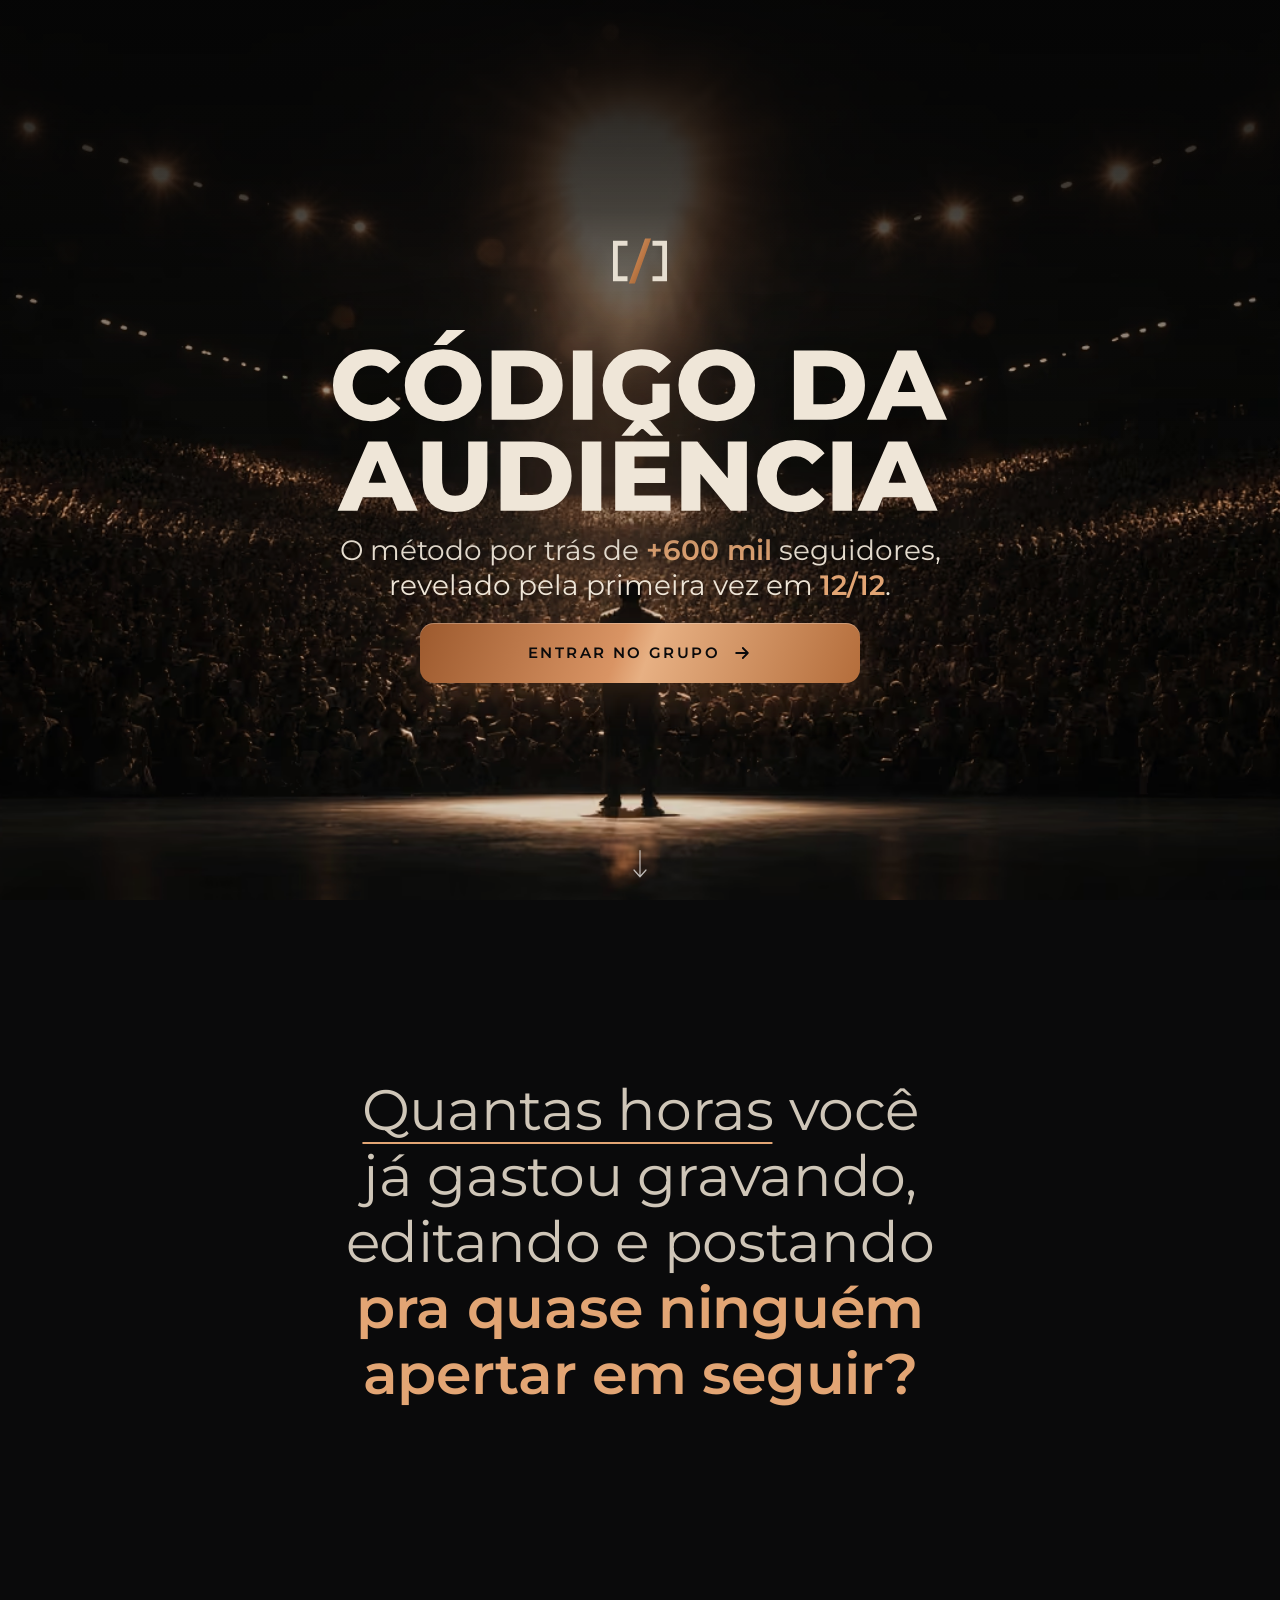
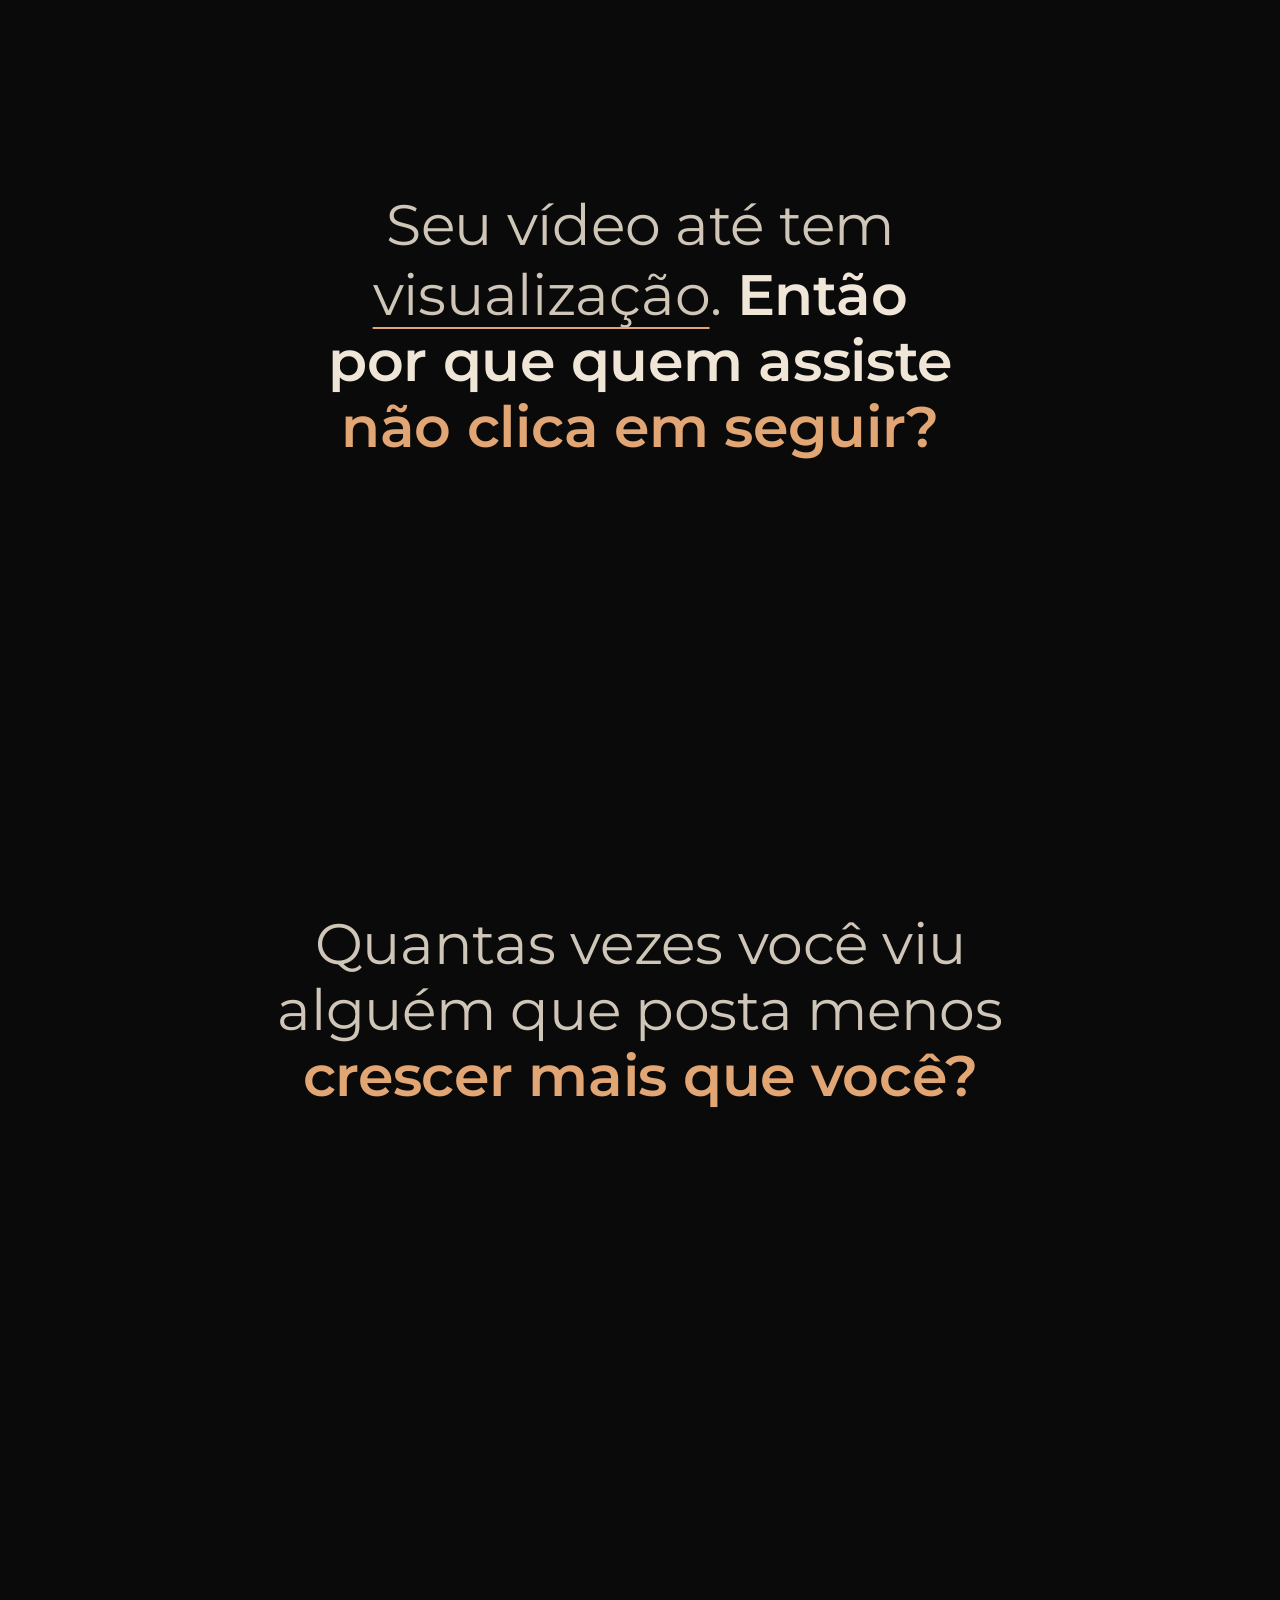
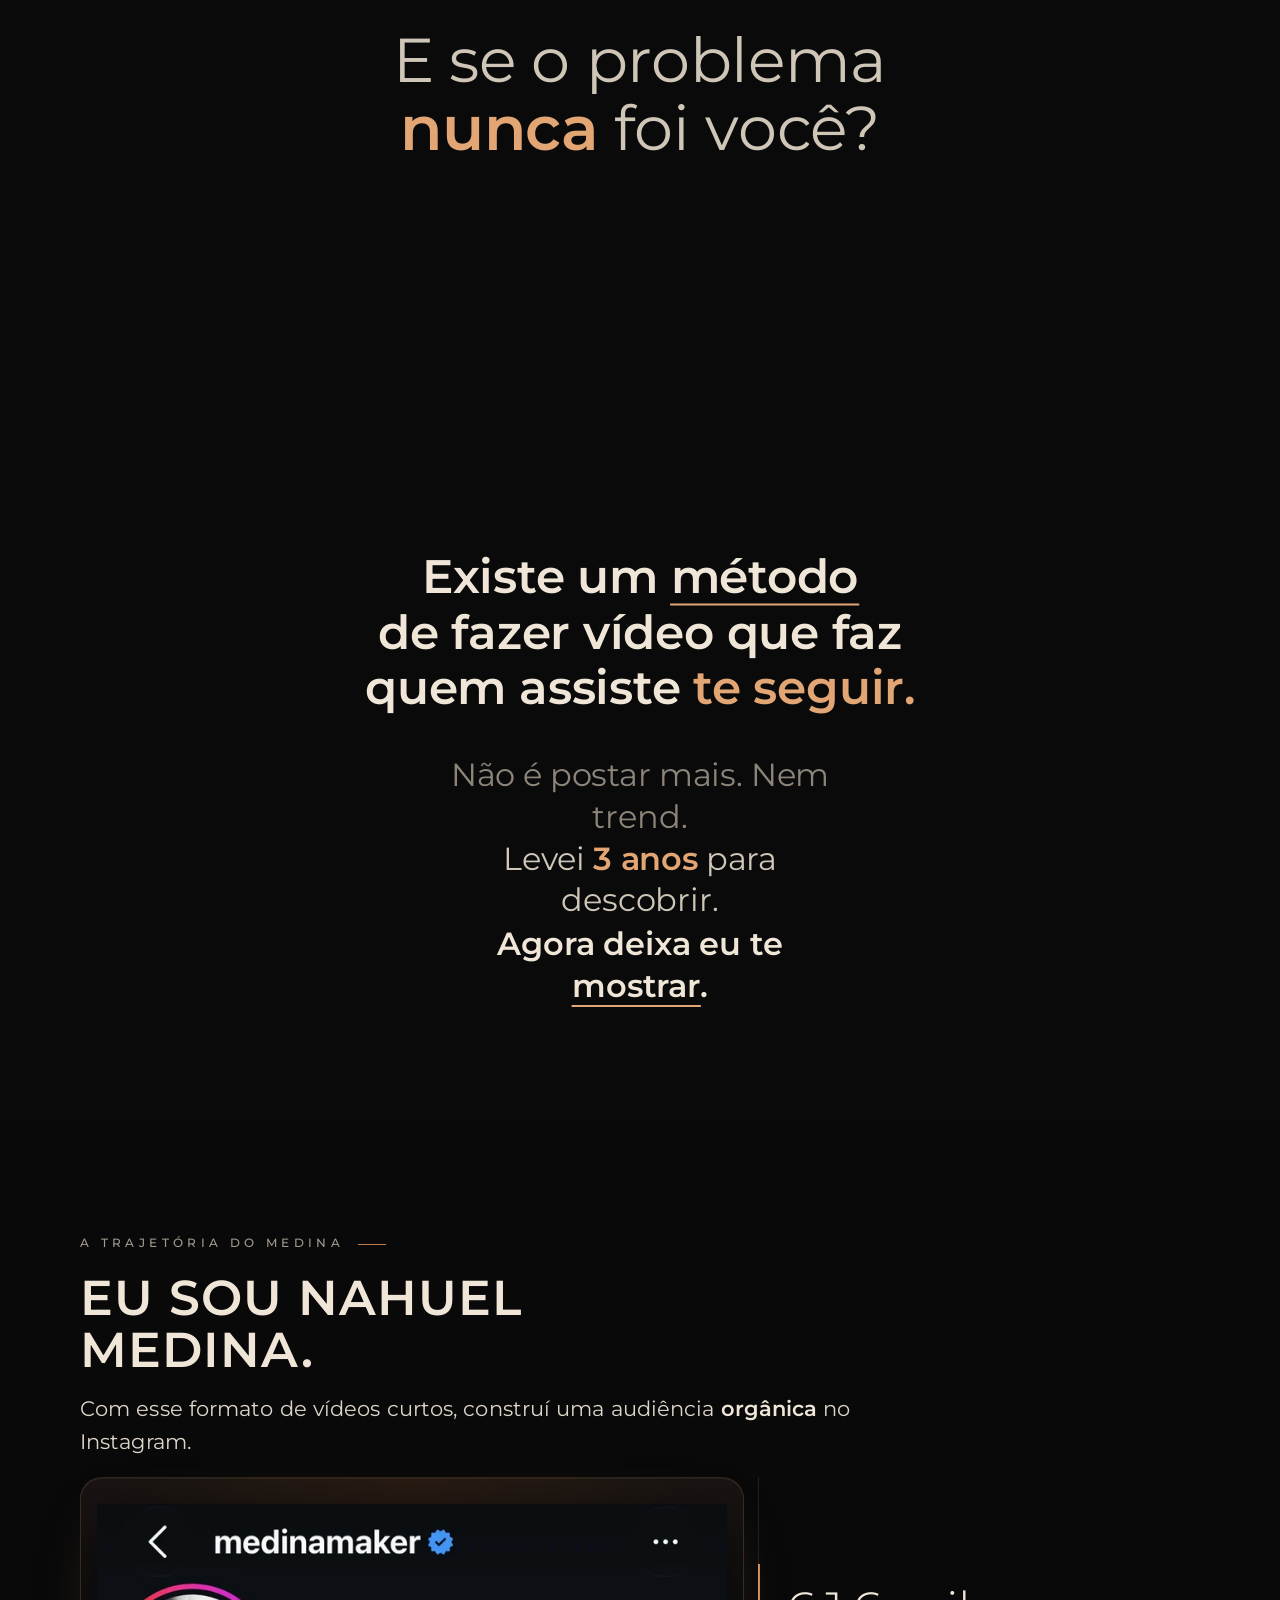
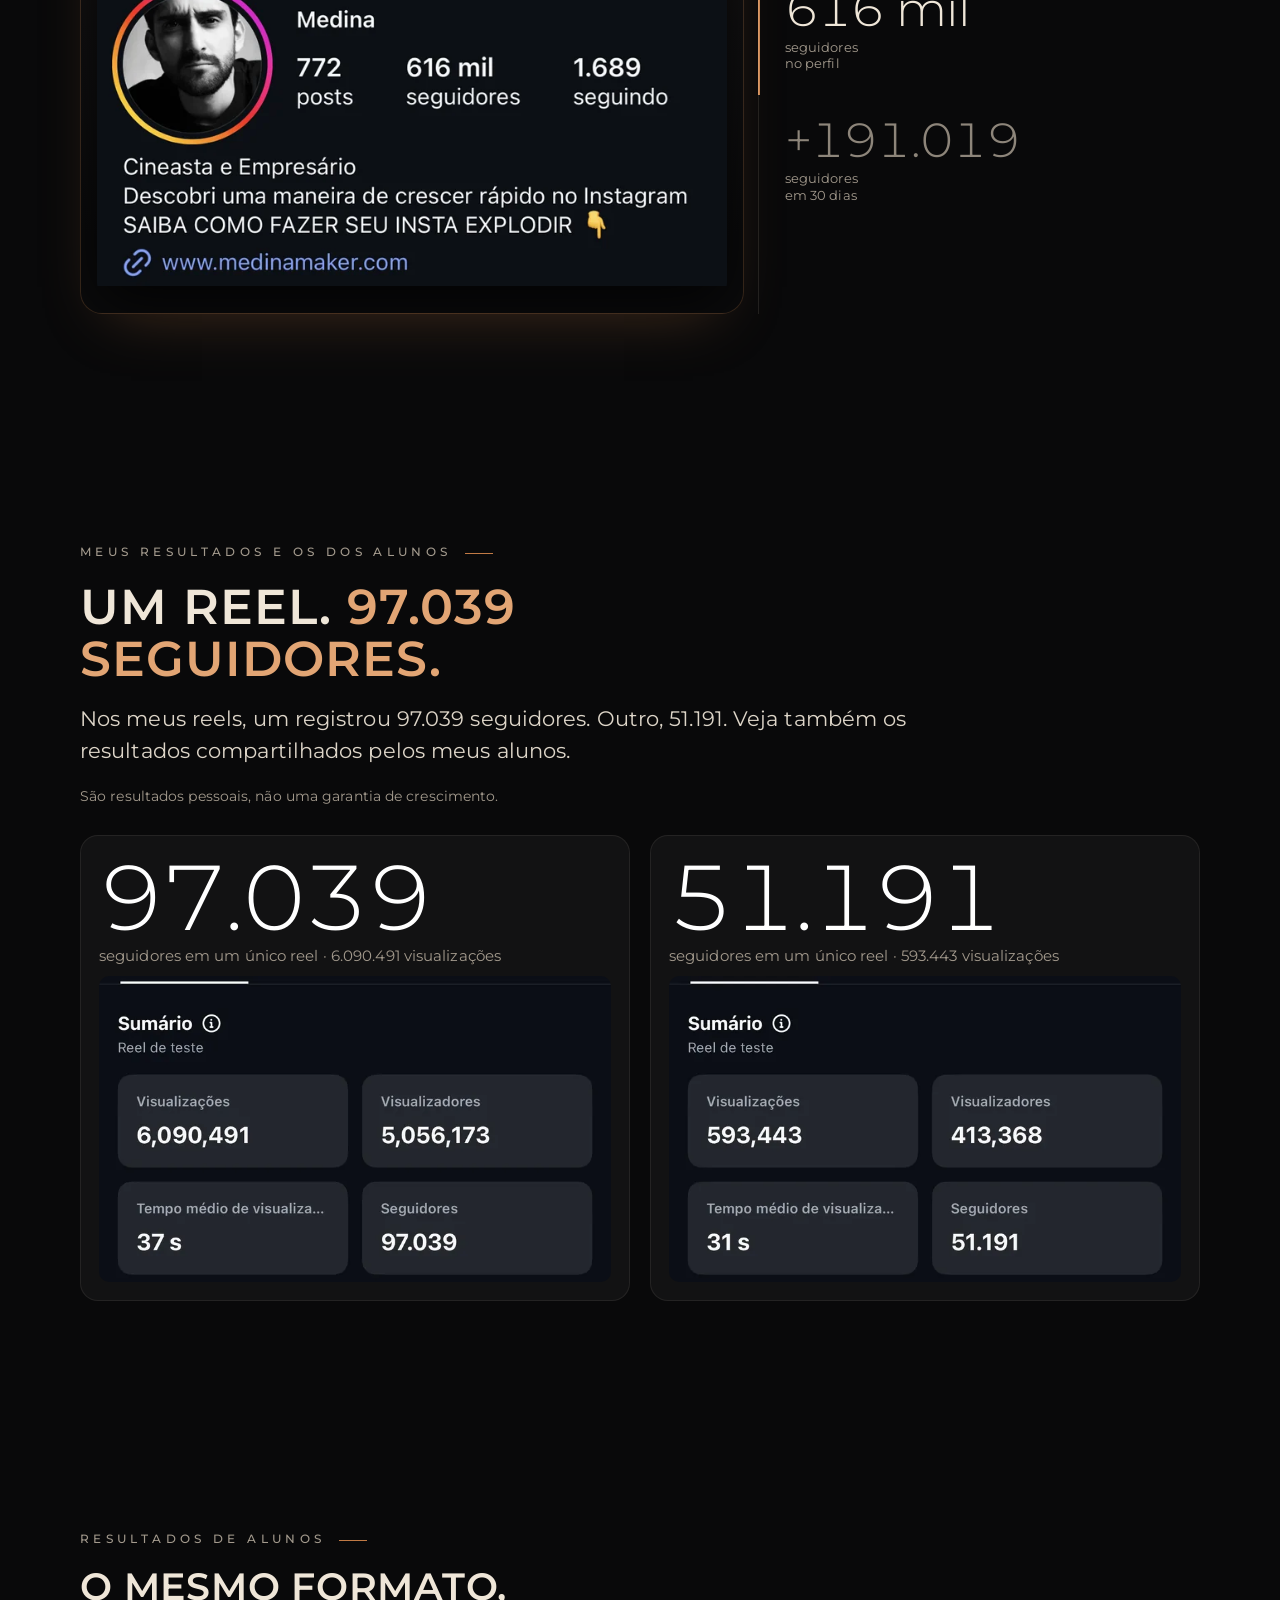
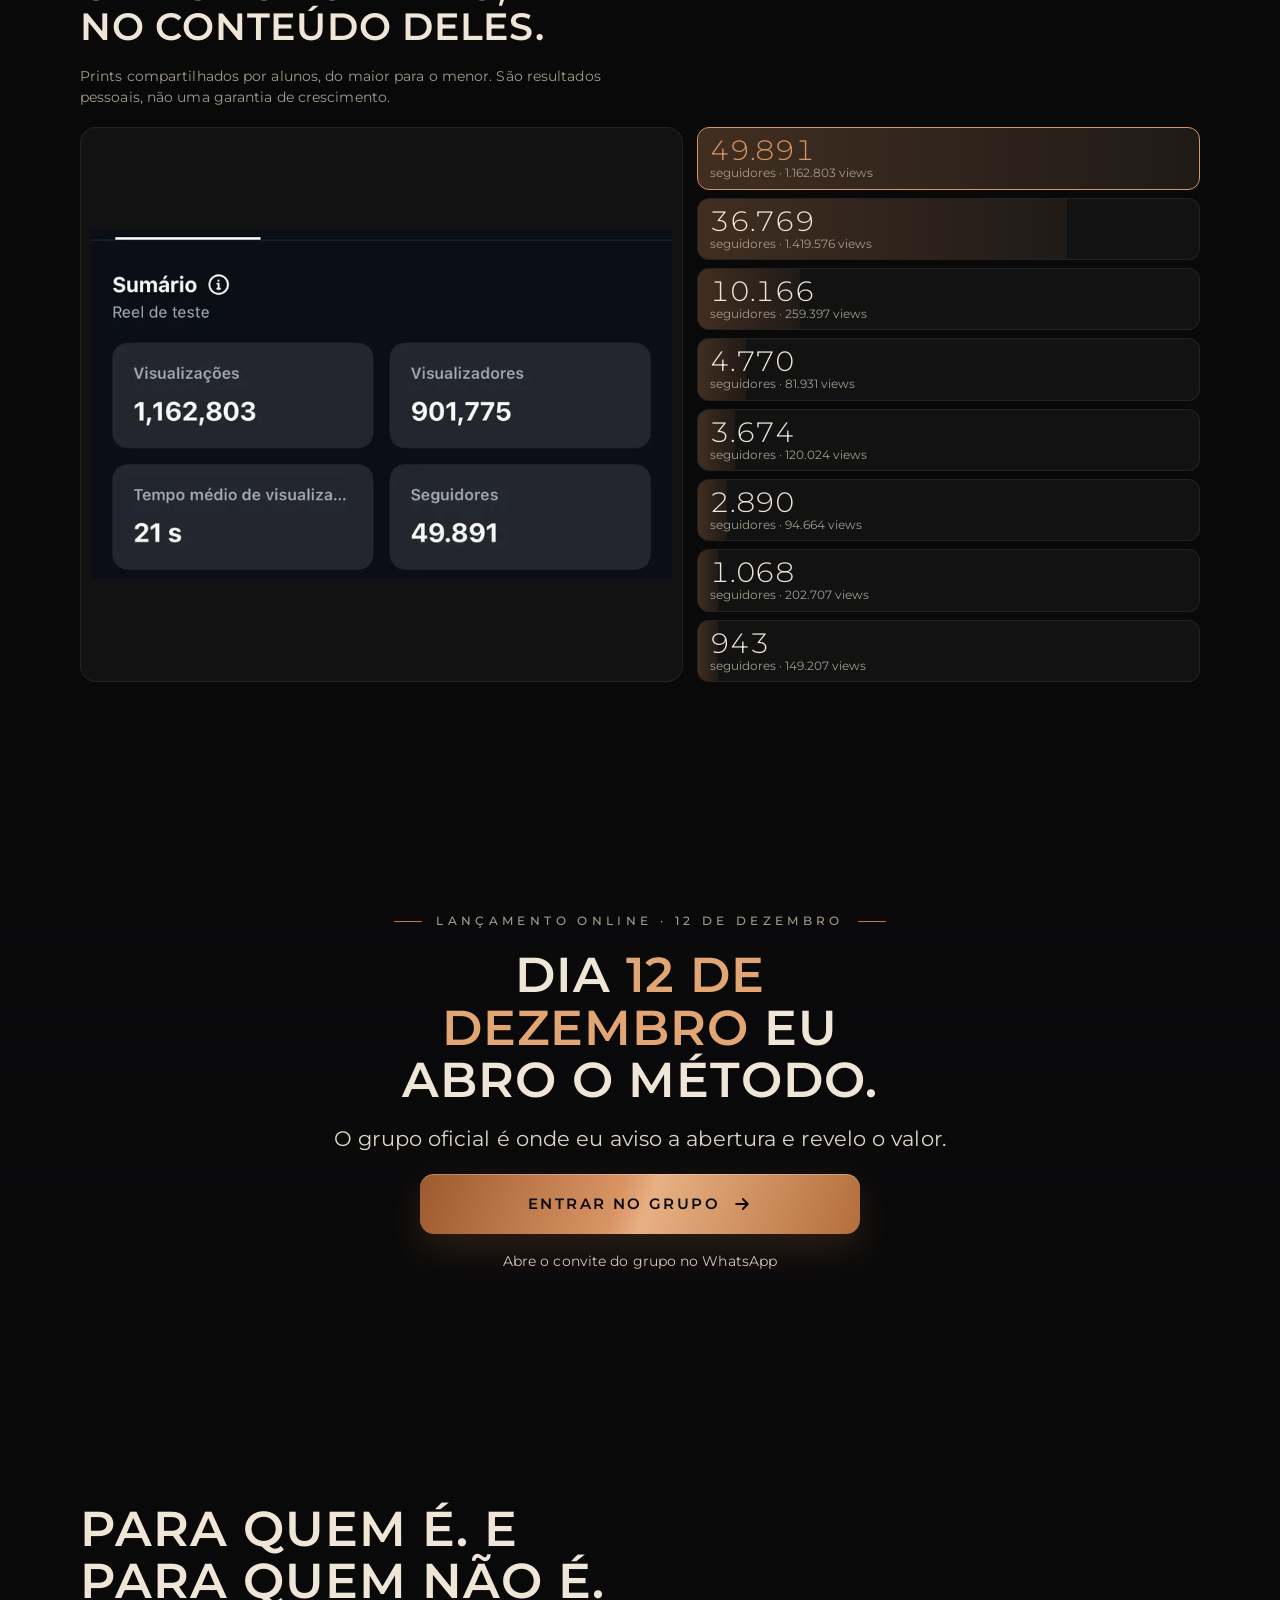
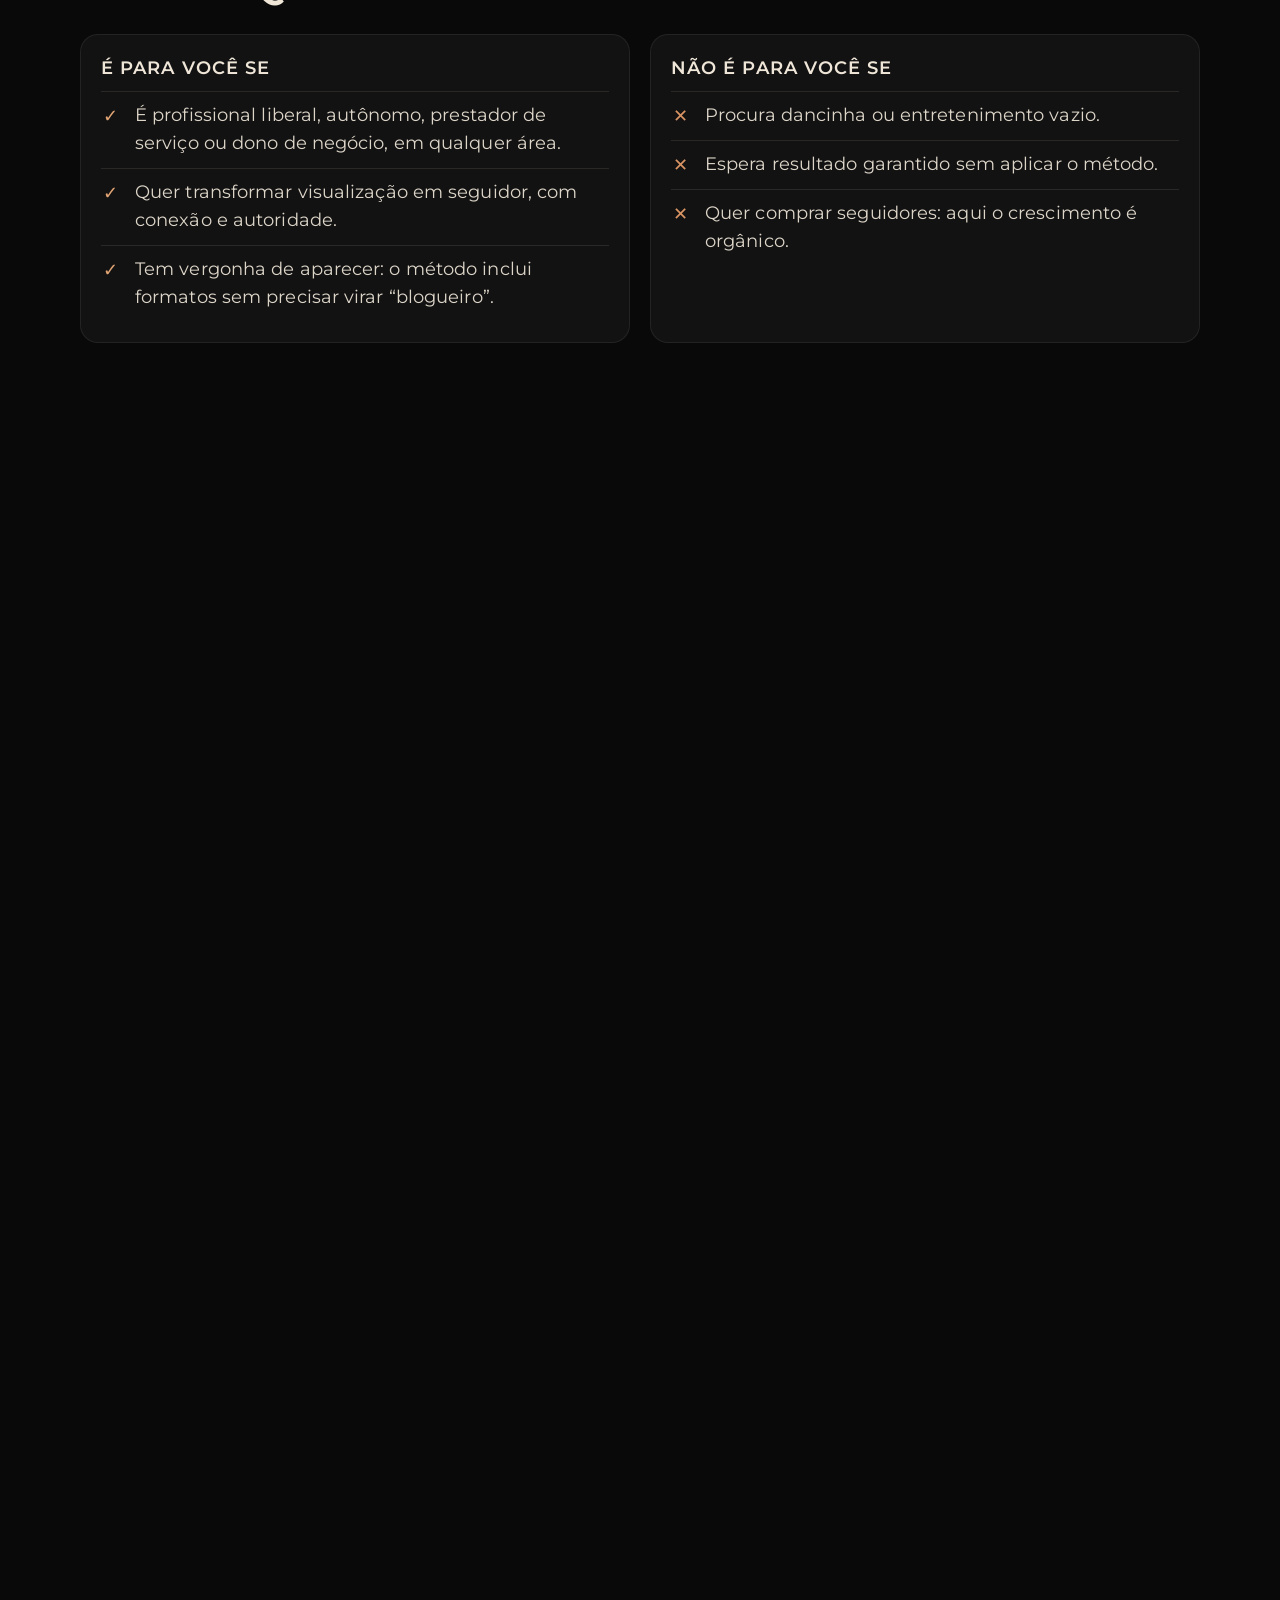
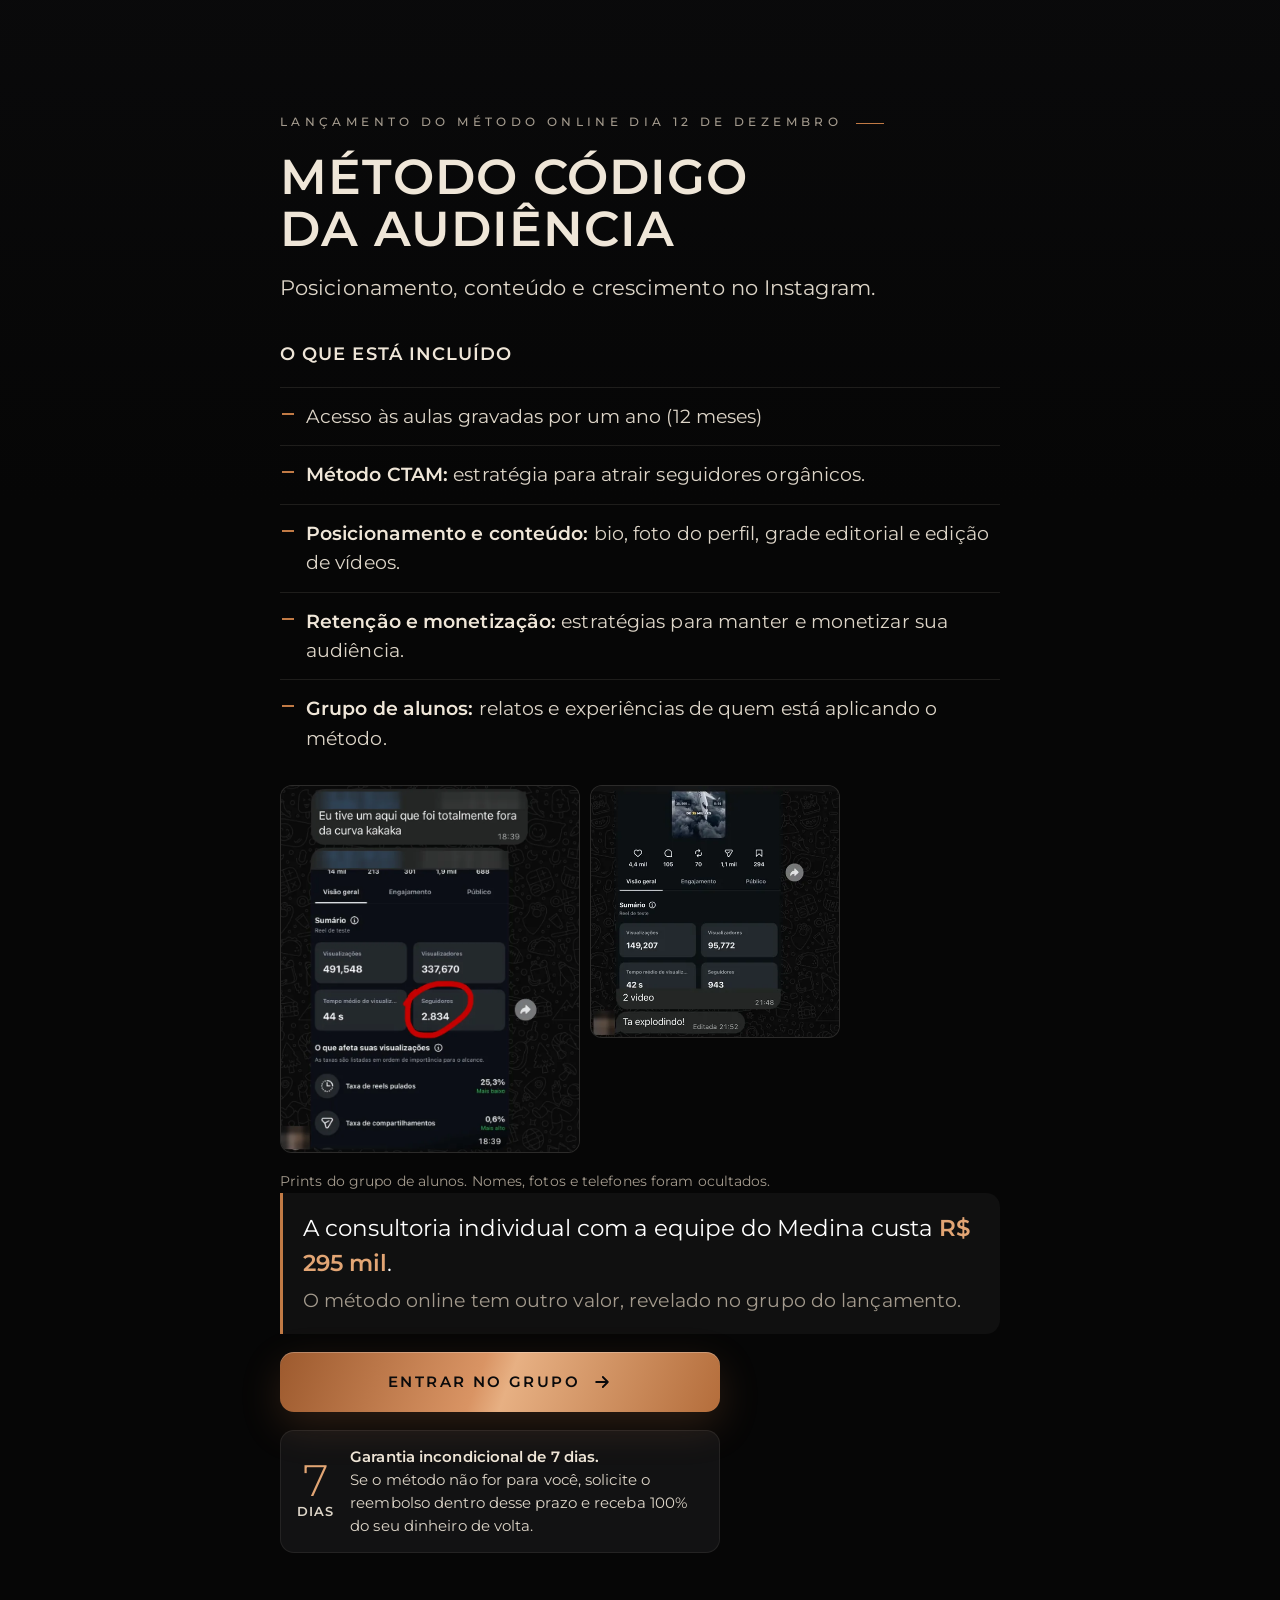
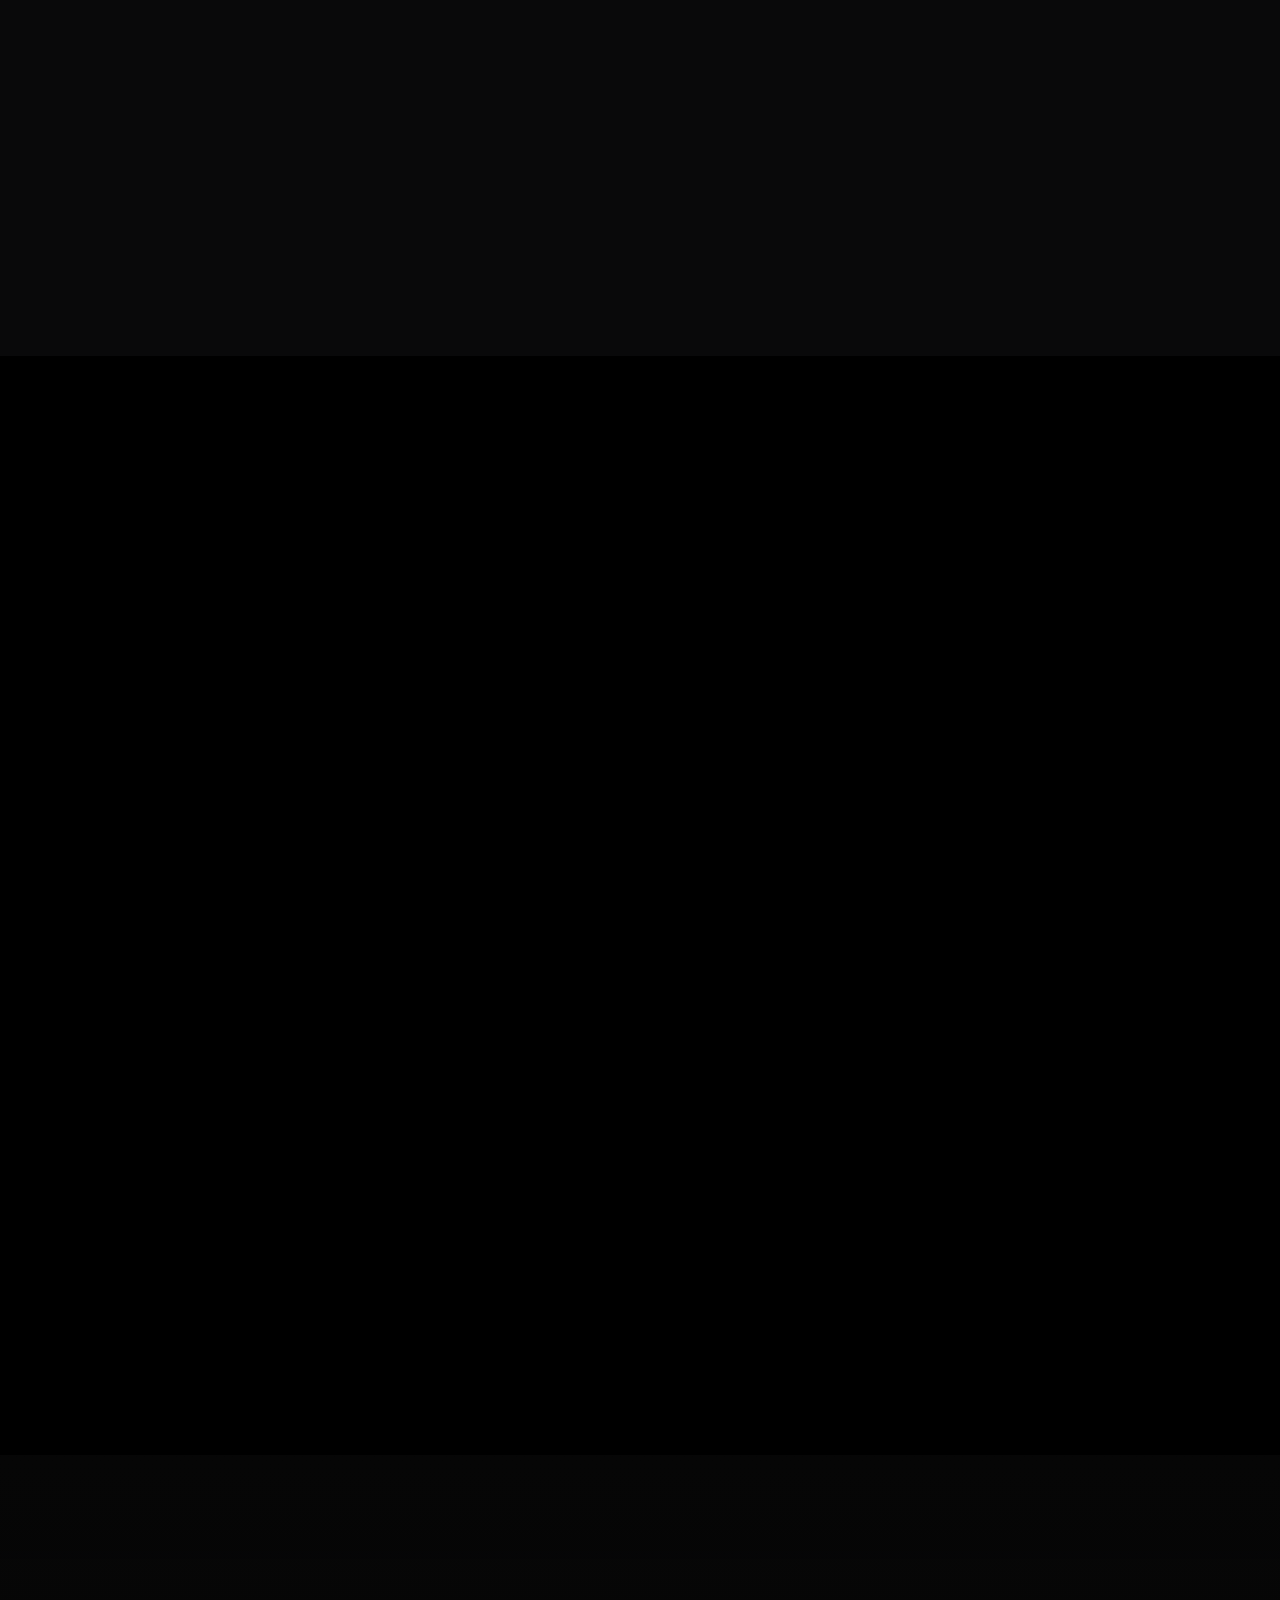
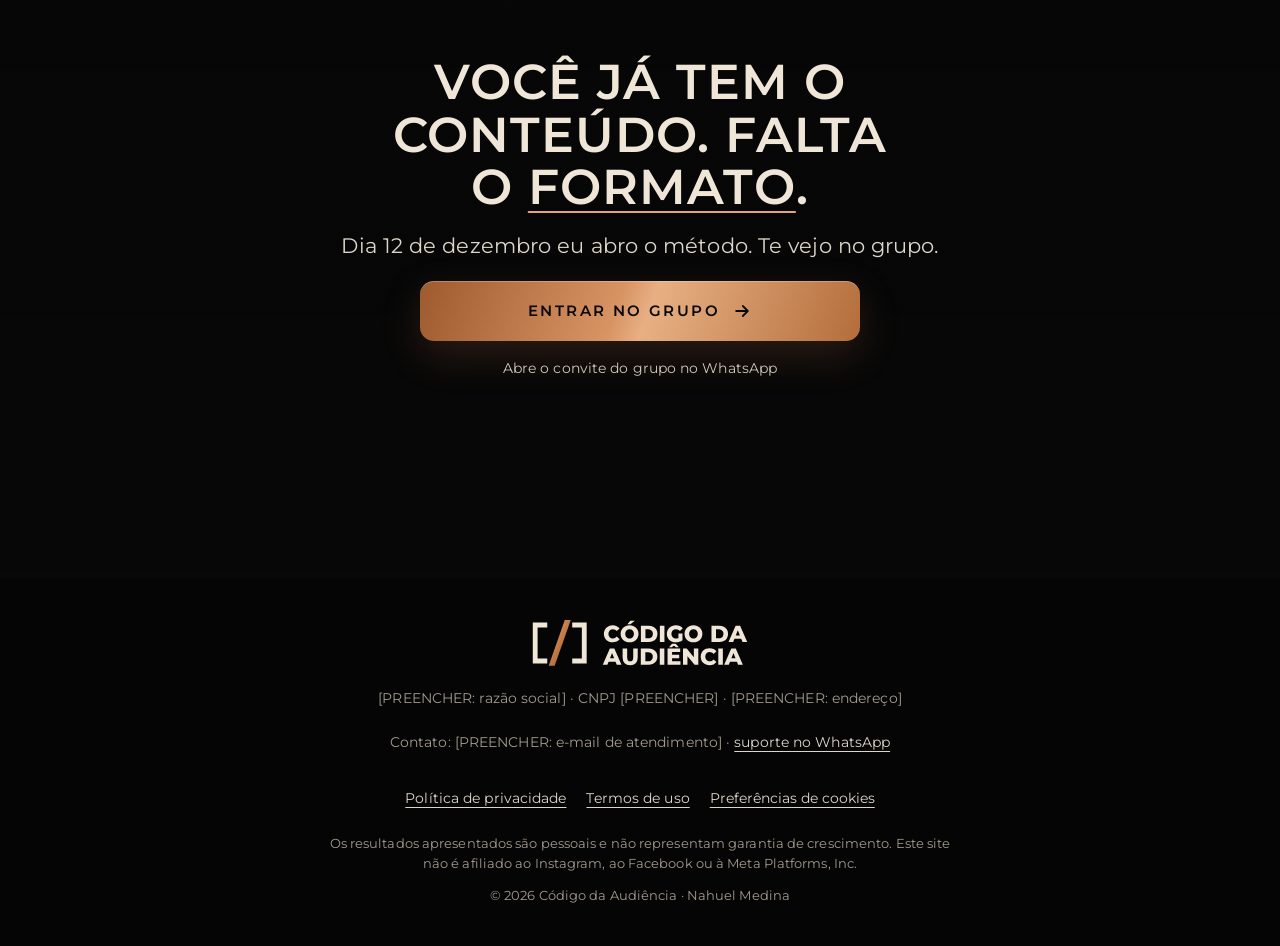
==== commit 01187ae2: "Trajetória sem espaço vazio: bloco centralizado e números empilhados A vitrine deixa de esticar; tít" ====
--- a/index.html
+++ b/index.html
@@ -14,26 +14,26 @@
   <meta property="og:url" content="https://www.medinamaker.com/">
   <meta property="og:image" content="https://www.medinamaker.com/assets/immersive/codigo-da-audiencia-poster.webp">
   <meta name="twitter:card" content="summary_large_image">
-  <link rel="icon" href="/assets/icone.svg?v=abcb611f" type="image/svg+xml">
-  <link rel="preload" href="/assets/fontes/montserrat-latin-600-normal.woff2?v=abcb611f" as="font" type="font/woff2" crossorigin>
-  <link rel="preload" href="/assets/fontes/cormorant-garamond-latin-500-normal.woff2?v=abcb611f" as="font" type="font/woff2" crossorigin>
-  <link rel="preload" as="image" href="/assets/marca/logo.svg?v=abcb611f" fetchpriority="high">
+  <link rel="icon" href="/assets/icone.svg?v=c218581d" type="image/svg+xml">
+  <link rel="preload" href="/assets/fontes/montserrat-latin-600-normal.woff2?v=c218581d" as="font" type="font/woff2" crossorigin>
+  <link rel="preload" href="/assets/fontes/cormorant-garamond-latin-500-normal.woff2?v=c218581d" as="font" type="font/woff2" crossorigin>
+  <link rel="preload" as="image" href="/assets/marca/logo.svg?v=c218581d" fetchpriority="high">
   <script>(function(d){var r=d.documentElement,n=navigator,c=n.connection||{},m=matchMedia("(prefers-reduced-motion: reduce)").matches;
   var leve=(n.hardwareConcurrency&&n.hardwareConcurrency<=4)||(n.deviceMemory&&n.deviceMemory<=4)||c.saveData||/2g/.test(c.effectiveType||"");
   r.classList.add("js");if(!m)r.classList.add("mov");if(leve&&!m)r.classList.add("leve");})(document);</script>
-  <style>@font-face{font-family:Texto;src:url(/assets/fontes/montserrat-latin-300-normal.woff2?v=abcb611f) format("woff2");font-weight:300;font-display:swap}@font-face{font-family:Texto;src:url(/assets/fontes/montserrat-latin-400-normal.woff2?v=abcb611f) format("woff2");font-weight:400;font-display:swap}@font-face{font-family:Texto;src:url(/assets/fontes/montserrat-latin-500-normal.woff2?v=abcb611f) format("woff2");font-weight:500;font-display:swap}@font-face{font-family:Texto;src:url(/assets/fontes/montserrat-latin-600-normal.woff2?v=abcb611f) format("woff2");font-weight:600 800;font-display:swap}@font-face{font-family:Serifa;src:url(/assets/fontes/cormorant-garamond-latin-500-normal.woff2?v=abcb611f) format("woff2");font-weight:400 600;font-display:swap}@font-face{font-family:Serifa;src:url(/assets/fontes/cormorant-garamond-latin-500-italic.woff2?v=abcb611f) format("woff2");font-weight:400 600;font-style:italic;font-display:swap}@font-face{font-family:"Texto Fallback";src:local("Arial");size-adjust:112%;ascent-override:86%;descent-override:22%;line-gap-override:0%}@font-face{font-family:"Serifa Fallback";src:local("Times New Roman"),local("Georgia");size-adjust:92%;ascent-override:96%;descent-override:30%;line-gap-override:0%}:root{--fundo:#0a0a0b;--fundo2:#060606;--card:#151516;--grafite:#2a2a2d;--texto:#efe6d8;--marfim:#efe6d8;--cinza:#a39a8d;--laranja:#c17a45;--laranja2:#d99464;--cobre:#c17a45;--cobre-claro:#e2a574;--cobre-escuro:#8a4e27;--tinta:#0a0a0b;--linha:#efe6d81a;--verde:#c17a45;--verde2:#d08955;--g:clamp(18px,5vw,56px);--entra:cubic-bezier(.16,1,.3,1);--sai:cubic-bezier(.7,0,.84,0);--fonte:Texto,"Texto Fallback",system-ui,Arial,sans-serif;--serifa:Serifa,"Serifa Fallback",Georgia,serif}*,*::before,*::after{box-sizing:border-box}html{-webkit-text-size-adjust:100%;text-size-adjust:100%;scroll-padding-top:16px;background:var(--fundo)}body{margin:0;color:var(--texto);font:400 clamp(16px,.35vw + 15px,19px)/1.55 var(--fonte);-webkit-font-smoothing:antialiased;overflow-x:clip}h1,h2,h3,p,ul,ol,figure{margin:0}ul,ol{padding:0;list-style:none}img,svg{display:block;max-width:100%}img{height:auto}a{color:inherit}button{font:inherit;color:inherit;cursor:pointer}a,button,summary{-webkit-tap-highlight-color:transparent;touch-action:manipulation}:focus-visible{outline:3px solid #fff;outline-offset:3px;border-radius:4px}[hidden]{display:none!important}strong{font-weight:700;color:#fff}.pular{position:fixed;z-index:60;top:8px;left:8px;padding:12px 16px;background:#fff;color:var(--fundo);font-weight:700;border-radius:8px;transform:translateY(-200%)}.pular:focus{transform:none}.palco{position:fixed;inset:0 0 auto;height:100vh;height:100lvh;z-index:-1;overflow:hidden;background:var(--fundo);--p:0;--h:0}.palco__foto,.palco__foto img{position:absolute;inset:0;width:100%;height:100%}.palco__foto img{object-fit:cover;object-position:50% 50%}.palco__desfoque{position:absolute;inset:0;background:url(/assets/immersive/palco-r-desfoque.webp?v=abcb611f) 50% 50%/cover;opacity:calc(var(--p) * 1.15)}.palco__sombra{position:absolute;inset:0;background:#060606;opacity:calc(.12 + var(--p) * .66)}.palco__luz{position:absolute;inset:0;background:radial-gradient(ellipse 70% 45% at 50% 0%,#ffd9b833,#ffd9b800 70%);opacity:var(--h)}@media (min-aspect-ratio:4/3){.palco__desfoque{background-image:url(/assets/immersive/palco-d-desfoque.webp?v=abcb611f)}}.cta{position:relative;display:inline-flex;align-items:center;justify-content:center;gap:12px;width:100%;max-width:440px;min-height:60px;padding:14px 22px;border-radius:14px;overflow:hidden;font-weight:700;font-size:clamp(16px,.4vw + 15px,19px);line-height:1.15;text-decoration:none;text-align:center;transition:transform .16s var(--entra),background-color .16s}.cta svg{flex:none;width:20px;height:20px;fill:none;stroke:currentColor;stroke-width:2.2;stroke-linecap:round;stroke-linejoin:round}.cta:active{transform:scale(.97)}.cta--principal{background:var(--verde);color:#fff;box-shadow:0 10px 30px #c17a4555}.cta--contorno{border:1px solid #ffffff55;color:#fff}.cta--principal::after{content:"";position:absolute;inset:0;background:linear-gradient(105deg,#fff0 35%,#ffffff40 50%,#fff0 65%);transform:translateX(-120%);pointer-events:none}@media (hover:hover) and (pointer:fine){.cta--principal:hover{background:var(--verde2)}.cta--contorno:hover{background:#ffffff14}}.micro{font-size:14px;color:#d3cbbe;line-height:1.4}.link{display:inline-flex;align-items:center;gap:8px;min-height:44px;font-weight:600;text-decoration:underline;text-decoration-color:var(--laranja);text-decoration-thickness:2px;text-underline-offset:6px}.progresso{position:fixed;z-index:29;inset:0 0 auto;height:3px;opacity:0;transition:opacity .3s}.progresso i{display:block;height:100%;background:var(--laranja);transform-origin:left;transform:scaleX(var(--h,0))}.na-historia .progresso{opacity:1}.pular-oferta{position:fixed;z-index:28;left:50%;bottom:max(16px,env(safe-area-inset-bottom));transform:translate(-50%,200%);display:inline-flex;align-items:center;gap:8px;min-height:44px;padding:0 16px;border-radius:999px;background:#060606d9;border:1px solid #ffffff33;color:#fff;font-size:14px;font-weight:600;text-decoration:none;white-space:nowrap;opacity:0;transition:transform .35s var(--entra),opacity .3s}.na-historia .pular-oferta{transform:translate(-50%,0);opacity:1}.topo{position:relative;min-height:100svh;display:grid;place-items:center;padding:max(72px,env(safe-area-inset-top) + 64px) var(--g) 76px;text-align:center}.topo__conteudo{display:grid;justify-items:center;gap:12px;width:100%;--p:0;opacity:calc(1 - var(--p) * 1.5);transform:translate3d(0,calc(var(--p) * -36px),0)}.topo__logo{width:min(88vw,46svh * 3.31,620px)}.topo__logo img{width:100%;filter:drop-shadow(0 8px 30px #0008)}.topo__sub{max-width:24ch;margin-top:6px;font-size:clamp(19px,1vw + 16px,28px);line-height:1.25;font-weight:500;text-wrap:balance;text-shadow:0 2px 16px #000c}.topo__prova{font-size:clamp(14px,.3vw + 13px,17px);letter-spacing:.02em;text-shadow:0 2px 12px #000c;padding:6px 14px;border-radius:999px;background:#060606b3;border:1px solid #ffffff26}.topo__prova strong{color:var(--laranja2)}.topo .cta{margin-top:8px}.topo .micro{text-shadow:0 1px 10px #000;max-width:34ch}.rolar{position:absolute;left:50%;bottom:max(10px,env(safe-area-inset-bottom));transform:translateX(-50%);display:grid;place-items:center;width:44px;height:52px;color:#ffffffb3}.rolar svg{width:18px;height:30px;fill:none;stroke:currentColor;stroke-width:1.6;stroke-linecap:round;stroke-linejoin:round}@media (max-height:560px){.topo{padding-top:64px;padding-bottom:56px}.topo__logo{width:min(60vw,40svh * 3.31)}.topo__conteudo{gap:8px}.topo__sub{font-size:17px;max-width:40ch}.cta{min-height:52px}.rolar{display:none}}.historia{position:relative}.tela{min-height:64svh;display:grid;place-items:center;padding:8svh var(--g)}.fala{max-width:20ch;text-align:center;font-size:clamp(27px,3.2vw + 16px,58px);line-height:1.16;font-weight:500;letter-spacing:-.02em;color:#efe6d8}.fala--grande{font-size:clamp(34px,4.6vw + 18px,84px);font-weight:700}.ln{display:block;overflow:hidden;padding-bottom:.08em;margin-bottom:-.08em}.ln>span{display:block}.secao,.chamada,.fechamento{position:relative;padding:clamp(52px,9vw,128px) var(--g)}.secao{background:#0a0a0bf5}.oferta{background:linear-gradient(180deg,#0a0a0bf5,#060606 30%)}.chamada{background:linear-gradient(180deg,#0a0a0bf5,#0a0a0bb3 40%,#0a0a0bf5);text-align:center}.fechamento{background:linear-gradient(180deg,#060606,#060606cc 30%,#06060699);text-align:center;padding-block:clamp(96px,16vw,200px)}.cv{content-visibility:auto;contain-intrinsic-size:auto 900px}.miolo{max-width:1120px;margin-inline:auto;display:grid;grid-template-columns:minmax(0,1fr);gap:18px;justify-items:start}.miolo--estreito{max-width:720px}.miolo--centro{justify-items:center;text-align:center}.rotulo{font-size:13px;font-weight:700;letter-spacing:.14em;text-transform:uppercase;color:var(--laranja2)}.titulo{font-size:clamp(32px,4vw + 16px,72px);line-height:1.04;font-weight:800;letter-spacing:-.03em;text-wrap:balance;max-width:18ch}.titulo--menor{font-size:clamp(28px,2.6vw + 16px,48px)}.miolo--centro .titulo{max-width:16ch}.laranja{color:var(--laranja2)}.lead{max-width:60ch;font-size:clamp(17px,.5vw + 15.5px,21px);color:#ddd5c8}.subtitulo{margin-top:18px;font-size:clamp(20px,1vw + 16px,26px);font-weight:700;letter-spacing:-.01em}.aviso{font-size:14px;color:var(--cinza);max-width:65ch}.dupla{display:grid;grid-template-columns:repeat(2,minmax(0,1fr));gap:10px;width:100%;margin-top:10px}.dupla--listas{grid-template-columns:minmax(0,1fr)}@media (min-width:768px){.dupla,.dupla--listas{grid-template-columns:repeat(2,minmax(0,1fr));gap:20px}}.prova{display:grid;gap:10px;align-content:start;padding:clamp(12px,3vw,18px);border-radius:18px;background:var(--card);border:1px solid var(--linha)}.prova figcaption{display:grid;gap:4px}.prova__num{font-size:clamp(30px,8.4vw,92px);line-height:.95;font-weight:800;letter-spacing:-.04em;font-variant-numeric:tabular-nums;color:#fff}.prova__txt{color:var(--cinza);font-size:clamp(12.5px,.5vw + 11px,15px);line-height:1.35}.prova__img img{width:100%;border-radius:10px}.ranking{display:grid;gap:14px;width:100%}.ranking__tela{position:relative;display:grid;grid-template:minmax(0,1fr)/minmax(0,1fr);place-items:center;min-height:0;border-radius:16px;background:var(--card);border:1px solid var(--linha);padding:10px;overflow:hidden}.ranking__tela img{grid-area:1/1;width:100%;height:100%;object-fit:contain;border-radius:8px;opacity:0;transform:scale(.985);transition:opacity .45s var(--entra),transform .6s var(--entra)}.ranking__tela img.on{opacity:1;transform:none}.ranking__lista{display:grid;grid-template-columns:repeat(2,minmax(0,1fr));gap:8px}.ranking__lista button{position:relative;display:grid;align-content:center;gap:2px;width:100%;min-height:52px;height:100%;padding:8px 12px;border-radius:12px;border:1px solid var(--linha);background:#151516;text-align:left;overflow:hidden;transition:border-color .25s}.ranking__lista button::before{content:"";position:absolute;inset:0 auto 0 0;width:var(--w);background:linear-gradient(90deg,#c17a4540,#c17a451a);transform-origin:left;transition:transform .8s var(--entra) calc(var(--d,0ms) + 200ms)}.ranking__lista button>*{position:relative}.ranking__lista b{font-size:clamp(20px,1.2vw + 16px,28px);line-height:1;font-weight:800;letter-spacing:-.02em;font-variant-numeric:tabular-nums}.ranking__lista small{font-size:11.5px;line-height:1.25;color:var(--cinza)}.ranking__lista button[aria-pressed=true]{border-color:var(--laranja2)}.ranking__lista button[aria-pressed=true] b{color:var(--laranja2)}@media (min-width:768px){.ranking{grid-template-columns:1.2fr 1fr;align-items:stretch}.ranking__lista{grid-template-columns:minmax(0,1fr)}.ranking__tela{min-height:360px}}.lista-card{padding:20px;border-radius:18px;background:var(--card);border:1px solid var(--linha)}.lista-card h3{font-size:20px;font-weight:700;margin-bottom:8px}.lista-card li{position:relative;padding:10px 0 10px 34px;font-size:.95em;border-top:1px solid var(--linha);color:#ddd5c8}.lista-card li::before{position:absolute;left:2px;top:11px;font-weight:800;font-size:18px}.sim li::before{content:"✓";color:#d99464}.nao li::before{content:"✕";color:var(--laranja2)}.capas{display:grid;grid-template-columns:repeat(3,minmax(0,1fr));gap:10px;width:100%;margin-top:8px}@media (min-width:600px){.capas{gap:14px}}@media (min-width:1024px){.capas{grid-template-columns:repeat(5,minmax(0,1fr));gap:18px}.capas li:nth-child(n+6){transform:translateX(50%)}}.capas img{width:100%;aspect-ratio:3/4;object-fit:cover;border-radius:12px}.capas figcaption{display:grid;gap:2px;margin-top:6px;font-weight:700;font-size:clamp(12px,.6vw + 10px,15px);line-height:1.2}.capas figcaption span{font-size:10.5px;letter-spacing:.12em;text-transform:uppercase;color:var(--laranja2)}.incluido{width:100%}.incluido>li{position:relative;padding:14px 0 14px 26px;border-top:1px solid var(--linha);color:#ddd5c8}.incluido>li::before{content:"";position:absolute;left:2px;top:25px;width:12px;height:2px;background:var(--laranja)}.grupo{display:grid;grid-template-columns:1.2fr 1fr;gap:10px;width:100%;max-width:560px;align-items:start}.grupo figure{min-height:0;border-radius:12px;overflow:hidden;border:1px solid var(--linha);background:var(--card)}.grupo img{width:100%;height:100%;object-fit:contain}.ancora{width:100%;padding:18px 20px;border-left:3px solid var(--laranja);background:#ffffff0a;border-radius:0 14px 14px 0;display:grid;gap:4px}.ancora p:first-child{font-size:clamp(18px,.8vw + 16px,23px);font-weight:600;color:#fff}.ancora p:last-child{color:var(--cinza)}.garantia{display:grid;grid-template-columns:auto 1fr;gap:16px;align-items:center;width:100%;max-width:440px;padding:14px 16px;border-radius:14px;border:1px solid var(--linha);font-size:15px;color:#ddd5c8}.garantia__num{font-weight:800;text-transform:uppercase;letter-spacing:.08em;font-size:13px;text-align:center}.garantia__num span{display:block;font-size:44px;line-height:.9;color:var(--laranja2)}.preco{font-size:clamp(40px,5vw + 16px,68px);font-weight:800;letter-spacing:-.03em;line-height:1}.preco span{font-size:.4em;color:var(--cinza);letter-spacing:0}.faq{width:100%}.faq details{border-bottom:1px solid var(--linha)}.faq summary{position:relative;list-style:none;min-height:56px;padding:17px 44px 17px 0;font-weight:600;cursor:pointer}.faq summary::-webkit-details-marker{display:none}.faq summary::after{content:"+";position:absolute;right:6px;top:12px;font-size:26px;font-weight:400;color:var(--laranja2);transition:transform .2s var(--entra)}.faq details[open] summary::after{transform:rotate(45deg)}.faq details p{padding:0 44px 20px 0;color:#ddd5c8;max-width:65ch}.pos{background:#000}.pos__print{container-type:size;width:min(100%,400px);height:min(70vh,640px);border-radius:14px;overflow:hidden;border:1px solid var(--linha)}.pos__rolo{height:100%;overflow:hidden;-webkit-mask-image:linear-gradient(#000 85%,#0000);mask-image:linear-gradient(#000 85%,#0000)}.pos__rolo img{width:100%}html:not(.mov) .pos__rolo{overflow-y:auto;-webkit-mask-image:none;mask-image:none}.rodape{position:relative;background:#050505;padding:40px var(--g) calc(40px + env(safe-area-inset-bottom));display:grid;gap:12px;justify-items:center;text-align:center;font-size:14px;color:var(--cinza)}.rodape img{width:84px;margin-bottom:8px}.rodape nav{display:flex;flex-wrap:wrap;justify-content:center;gap:4px 20px}.rodape nav a,.rodape nav button,.rodape p a{display:inline-flex;align-items:center;min-height:44px;color:#ddd5c8;background:none;border:0;padding:0;text-decoration:underline;text-underline-offset:4px}.rodape__nota{max-width:70ch;font-size:13px}.cookies{position:fixed;z-index:50;left:max(10px,env(safe-area-inset-left));right:max(10px,env(safe-area-inset-right));bottom:max(10px,env(safe-area-inset-bottom));max-width:560px;margin-inline:auto;display:flex;flex-wrap:wrap;align-items:center;justify-content:space-between;gap:8px 14px;padding:12px 14px;border-radius:14px;background:#060606f2;border:1px solid #ffffff33;font-size:13.5px;line-height:1.4;box-shadow:0 10px 40px #000a}.cookies p{flex:1 1 220px}.cookies a{color:#fff}.cookies div{display:flex;gap:8px}.cookies button{min-height:44px;padding:0 16px;border-radius:10px;border:1px solid #ffffff55;background:transparent;font-weight:700}.cookies .cookies__sim{background:#fff;color:var(--fundo);border-color:#fff}.som{position:fixed;z-index:25;left:max(12px,env(safe-area-inset-left));bottom:max(12px,env(safe-area-inset-bottom));display:inline-flex;align-items:center;gap:9px;min-width:44px;min-height:44px;padding:0 14px;border:1px solid #ffffff2e;border-radius:999px;background:#060606cc;color:#fff;font-family:inherit;font-size:12px;font-weight:600;letter-spacing:.04em}.som__barras{display:inline-flex;align-items:flex-end;gap:2px;height:14px}.som__barras i{display:block;width:2px;height:14px;border-radius:1px;background:currentColor;transform-origin:bottom;transform:scaleY(.3)}.som[aria-pressed=true] .som__barras i{background:var(--laranja2)}@media (max-width:767px){.som__texto{position:absolute;width:1px;height:1px;overflow:hidden;clip-path:inset(50%)}}@media (min-width:1024px){.tela{min-height:76svh}}@media (min-width:1920px){.miolo{max-width:1240px}}@media (orientation:landscape) and (max-height:480px){.topo{padding:56px var(--g) 16px}.topo__conteudo{grid-template-columns:minmax(0,.8fr) minmax(0,1fr);column-gap:28px;align-items:center;justify-items:start;text-align:left}.topo__logo{grid-row:1 / span 4;width:100%;max-width:min(38vw,70svh * 3.31)}.topo__sub{margin:0;font-size:17px;max-width:none}.topo .cta{margin-top:2px;min-height:48px}.rolar{display:none}.tela{min-height:100svh}.fala{font-size:clamp(22px,5.4svh + 6px,34px);max-width:30ch}.fala--grande{font-size:clamp(28px,8svh + 6px,44px)}}.mov [data-tela] .ln>span{transform:translate3d(0,105%,0);opacity:0;transition:transform .6s var(--entra) calc(var(--i,0) * 70ms),opacity .45s var(--entra) calc(var(--i,0) * 70ms)}.mov [data-tela].ok .ln>span{transform:none;opacity:1}.mov [data-tela] [data-r]{opacity:0;transform:translate3d(0,16px,0);transition:opacity .55s var(--entra) var(--d,0ms),transform .55s var(--entra) var(--d,0ms)}.mov [data-tela].ok [data-r]{opacity:1;transform:none}.mov [data-tela] .ranking__lista button::before{transform:scaleX(0)}.mov [data-tela].ok .ranking__lista button::before{transform:none}.mov .ja .ln>span,.mov .ja [data-r],.mov .ja .ranking__lista button::before{transition:none}.mov:not(.leve) .cta--principal.visivel::after{animation:respiro 4s var(--entra) infinite}.mov:not(.leve) .som[aria-pressed=true] .som__barras i{animation:barra .9s ease-in-out infinite alternate}.mov .som[aria-pressed=true] .som__barras i:nth-child(2){animation-delay:-.3s}.mov .som[aria-pressed=true] .som__barras i:nth-child(3){animation-delay:-.6s}.mov .som[aria-pressed=true] .som__barras i:nth-child(4){animation-delay:-.15s}.mov:not(.leve) .ok [data-glitch]{animation:glitch 1.6s steps(1) .7s 1}.mov .ok .pos__rolo img{animation:rolo 18s ease-in-out 1.2s infinite alternate}.mov .pos__print:active .pos__rolo img{animation-play-state:paused}@keyframes respiro{0%,70%{transform:translateX(-120%)}100%{transform:translateX(120%)}}@keyframes barra{from{transform:scaleY(.25)}to{transform:scaleY(1)}}@keyframes glitch{0%,100%{transform:none}8%{transform:translate3d(-5px,2px,0) skewX(-2deg)}14%{transform:translate3d(4px,-1px,0)}20%{transform:none}62%{transform:translate3d(5px,-2px,0) skewX(2deg)}68%{transform:translate3d(-3px,1px,0)}74%{transform:none}}@keyframes rolo{0%,8%{transform:none}92%,100%{transform:translate3d(0,calc(-100% + 100cqh),0)}}.leve .palco__luz{opacity:0}html.js:not(.mov) [data-r],html.js:not(.mov) .ln>span{transition:opacity .2s}@media (prefers-reduced-motion:reduce){*,*::before,*::after{animation:none!important;scroll-behavior:auto!important}.pular-oferta,.progresso,.cta{transition-duration:.2s}}.palco__mouse{position:absolute;left:0;top:0;width:70vmax;height:70vmax;margin:-35vmax 0 0 -35vmax;border-radius:50%;background:radial-gradient(circle,#ffd6aa2e,#ffd6aa0f 40%,#ffd6aa00 65%);mix-blend-mode:screen;opacity:0;transition:opacity .6s var(--entra);will-change:transform}.palco__mouse.on{opacity:1}@media (max-width:767px){.som{top:max(12px,env(safe-area-inset-top));bottom:auto;padding:0;justify-content:center;width:44px}}@media (max-width:767px) and (orientation:portrait){html{scroll-snap-type:y mandatory}.topo,[data-tela]{scroll-snap-align:start;scroll-snap-stop:always}.rodape{scroll-snap-align:end}.cv{content-visibility:visible}.palco__desfoque{display:none}.palco__sombra{opacity:calc(.12 + var(--p) * .72)}.palco__foto img{object-position:50% 62%}.topo{min-height:100svh;min-height:100lvh;place-items:stretch;padding:max(64px,env(safe-area-inset-top) + 56px) var(--g) max(18px,env(safe-area-inset-bottom) + 12px)}.topo__conteudo{display:flex;flex-direction:column;align-items:center;gap:8px;min-height:100%}.topo__logo{width:min(90vw,40svh * 3.31)}.topo__sub{margin-top:10px;font-size:clamp(17px,4.8vw,21px);max-width:24ch}.topo__prova{padding:0;border:0;background:none;font-size:14px}.topo .cta{margin-top:auto;min-height:58px}.topo__data{font-size:14px;letter-spacing:.02em}.rolar{display:none}[data-tela]{min-height:100svh;min-height:100lvh;display:flex;flex-direction:column;justify-content:center;padding:max(68px,env(safe-area-inset-top) + 60px) var(--g) max(24px,env(safe-area-inset-bottom) + 18px)}.cheia{height:100svh;height:100lvh}.secao,.chamada,.fechamento{background:#0a0a0b}.chamada{background:#0a0a0bd9}.fechamento{background:#060606e0}.pos{background:#000}.oferta{display:block;min-height:0;padding:0;background:#060606}.miolo{width:100%;display:flex;flex-direction:column;align-items:flex-start;gap:clamp(10px,1.7svh,18px);margin:0}.miolo--centro{align-items:center}.cheia>.miolo{flex:1;min-height:0;justify-content:center}.rotulo{font-size:12.5px}.titulo{font-size:clamp(30px,min(10.2vw,5.6svh),48px);line-height:1.02;max-width:none}.titulo--menor{font-size:clamp(26px,min(8.4vw,4.7svh),40px)}.lead{font-size:clamp(16px,min(4.6vw,2.4svh),20px);line-height:1.45}.aviso{font-size:13px;line-height:1.4}.tela{padding-inline:var(--g)}.fala{max-width:none;font-size:clamp(30px,min(9.6vw,5.2svh),46px);line-height:1.12}.fala--grande{font-size:clamp(40px,min(13.4vw,7.2svh),64px)}.chamada .titulo,.fechamento .titulo{font-size:clamp(36px,min(12vw,6.6svh),58px)}.chamada .lead,.fechamento .lead{font-size:clamp(17px,min(5vw,2.6svh),22px)}.provas{flex:1 1 0;min-height:0;display:grid;grid-template-columns:minmax(0,1fr);grid-template-rows:repeat(2,minmax(0,1fr));gap:10px;margin:0}.prova{min-height:0;grid-template-rows:auto minmax(0,1fr);gap:8px;padding:12px}.prova figcaption{display:flex;align-items:center;gap:12px}.prova__num{line-height:1}.prova__txt{line-height:1.3}.prova__num{flex:none;font-size:clamp(30px,min(9.6vw,5svh),44px)}.prova__txt{font-size:13px}.prova__img{min-height:0}.prova__img img{width:100%;height:100%;object-fit:contain;object-position:50% 50%}#resultados .lead{display:none}.ranking{flex:1 1 0;min-height:0;grid-template-rows:minmax(0,1fr) auto;gap:10px}.ranking__lista{gap:6px}.ranking__lista button{min-height:max(48px,5.6svh);padding:6px 10px}.ranking__lista b{font-size:clamp(19px,min(5.6vw,2.9svh),25px)}.ranking__lista small{font-size:11px}.dupla--listas{gap:10px;margin:0}.lista-card{padding:14px 16px}.lista-card h3{font-size:clamp(18px,min(5.2vw,2.6svh),22px);margin-bottom:4px}.lista-card li{padding:8px 0 8px 30px;font-size:clamp(14.5px,min(4.1vw,2.05svh),17px);line-height:1.4}.lista-card li::before{top:8px}.capas{flex:1 1 0;min-height:0;grid-template-rows:repeat(3,minmax(0,1fr));gap:8px;margin:0}.capas li,.capas figure{min-height:0}.capas figure{height:100%;display:grid;grid-template-rows:minmax(0,1fr) auto}.capas img{height:100%;width:100%;aspect-ratio:auto;object-fit:contain;object-position:50% 100%}.capas figcaption{margin-top:4px;font-size:clamp(11px,3.1vw,13px);text-align:center}.capas figcaption span{font-size:9.5px}.oferta .lead{display:none}.subtitulo{margin-top:0;font-size:clamp(19px,min(5.6vw,2.8svh),24px)}.incluido>li{padding-block:8px;font-size:clamp(14.5px,min(4.2vw,2.1svh),17px);line-height:1.4}.incluido>li::before{top:19px}.grupo{flex:1 1 0;min-height:0;max-width:none;height:100%;align-items:stretch}.grupo figure{height:100%}.ancora{padding:20px}.ancora p:first-child{font-size:clamp(21px,min(6.2vw,3.2svh),28px);line-height:1.25}.ancora p:last-child{font-size:clamp(16px,min(4.6vw,2.3svh),19px)}#convite .cta{max-width:none;min-height:62px}.garantia{max-width:none;padding:16px 18px;font-size:clamp(14.5px,min(4.2vw,2.1svh),17px)}.garantia__num span{font-size:clamp(44px,min(13vw,6.6svh),60px)}.faq summary{min-height:48px;padding-block:12px;font-size:clamp(15px,min(4.3vw,2.15svh),18px)}.faq summary::after{top:8px}#consultoria-individual .incluido>li{font-size:15px}.preco{font-size:clamp(40px,min(12vw,6svh),56px)}.cta{max-width:none}.pos__print{flex:1 1 0;height:auto;min-height:0;width:min(100%,46svh)}.pos .lead{font-size:clamp(14px,min(3.9vw,1.95svh),16px)}}@media (max-width:767px) and (orientation:portrait){html{scroll-padding-top:0}}@media (max-width:767px) and (orientation:portrait) and (max-height:700px){[data-tela]{padding-top:max(62px,env(safe-area-inset-top) + 54px);padding-bottom:max(16px,env(safe-area-inset-bottom) + 12px)}.miolo{gap:9px}#duvidas .rotulo,#para-quem .rotulo{display:none}#duvidas .titulo{font-size:28px}.faq summary{min-height:44px;padding:8px 36px 8px 0;font-size:14px;line-height:1.3}.faq summary::after{top:4px}#duvidas .cta,#consultoria-individual .cta{min-height:50px}.link{min-height:40px}.lista-card{padding:10px 14px}.lista-card li{padding-block:6px;font-size:13.5px;line-height:1.35}.lista-card li::before{top:5px}#para-quem .titulo{font-size:28px}#consultoria-individual .lead{font-size:14.5px}#consultoria-individual .incluido>li{padding-block:6px;font-size:13.5px}#consultoria-individual .incluido>li::before{top:15px}#consultoria-individual .subtitulo{font-size:18px}.preco{font-size:36px}}@media (max-width:767px) and (orientation:portrait){.topo{padding-bottom:calc(100lvh - 100svh + max(18px,env(safe-area-inset-bottom) + 12px))}[data-tela]{padding-bottom:calc(100lvh - 100svh + max(24px,env(safe-area-inset-bottom) + 18px))}}@media (max-width:767px) and (orientation:portrait) and (max-height:700px){[data-tela]{padding-bottom:calc(100lvh - 100svh + max(16px,env(safe-area-inset-bottom) + 12px))}}.topo__data strong{color:var(--laranja2)}.fala .laranja{color:var(--laranja2)}.marca{position:relative;display:inline-block;white-space:nowrap}.marca svg{position:absolute;max-width:none;pointer-events:none;overflow:visible;fill:none;stroke:var(--laranja);stroke-linecap:round;stroke-linejoin:round}.marca path{stroke-width:3.2px;vector-effect:non-scaling-stroke}.marca--sub svg{left:-.04em;bottom:-.16em;width:calc(100% + .08em);height:.32em}.marca--circ{margin-inline:.26em .24em}.marca--circ svg{left:-.3em;top:-.2em;width:calc(100% + .62em);height:calc(100% + .38em)}.nw{white-space:nowrap}.marca--circ path{stroke-width:3.6px}.ln--folga{padding:.26em .36em;margin:-.26em -.36em}@media (max-width:767px) and (orientation:portrait){.fala{font-size:clamp(21px,min(7.1vw,4.6svh),38px);line-height:1.18}.fala--grande{font-size:clamp(34px,min(11.6vw,7svh),60px)}}.tela--virada{align-content:center;gap:clamp(18px,3.4svh,40px)}.fala--apoio{font-size:clamp(19px,1.6vw + 12px,32px);line-height:1.3;color:#d6cec1}.mov [data-tela] .fala--apoio .ln>span{transition-delay:calc(var(--i,0) * 60ms + 300ms)}@media (max-width:767px) and (orientation:portrait){.tela--virada{display:flex;flex-direction:column;align-items:center}.fala--apoio{font-size:clamp(17px,min(5.6vw,3svh),26px)}.tela--virada .fala--grande{font-size:clamp(38px,min(13vw,7.2svh),64px)}.fala--media{font-size:clamp(26px,min(9vw,5.2svh),46px)}}@media (min-width:768px){.fala--media{font-size:clamp(30px,2.6vw + 16px,56px)}}.mov [data-tela] .fala--resposta .ln>span{transition-delay:280ms}.mov [data-tela] .fala--apoio .ln>span{transition-delay:calc(var(--i,0) * 50ms + 360ms)}.tela--virada .fala--apoio{margin-top:clamp(4px,1svh,12px)}@media (max-width:767px) and (orientation:portrait){[data-cena=visualizacao] .fala{font-size:clamp(26px,min(8.8vw,5.4svh),46px)}.fala--media{font-size:clamp(30px,min(10.4vw,5.8svh),52px)}}.mov [data-tela] .marca svg{clip-path:inset(-30% 100% -30% -10%)}.mov [data-tela].ok .marca svg{animation:traco .55s cubic-bezier(.65,0,.35,1) var(--m,.5s) both}.mov .ja .marca svg{animation:none;clip-path:none}@keyframes traco{from{clip-path:inset(-30% 100% -30% -10%)}to{clip-path:inset(-30% -10% -30% -10%)}}.fala--pergunta{font-size:clamp(36px,3.4vw + 18px,76px);line-height:1.1;font-weight:500}.fala--pergunta .laranja{font-weight:700;text-transform:none}@media (max-width:767px) and (orientation:portrait){.fala--pergunta{font-size:clamp(28px,min(10.2vw,6svh),54px)}}.fala--apoio .apagado{color:#8d857a}.ln--pausa{margin-top:.6em}@media (max-width:767px) and (orientation:portrait){.tela--virada .fala--apoio{font-size:clamp(17px,min(6vw,3svh),27px)}}@media (max-width:767px) and (orientation:portrait){.fala .ln>span{white-space:nowrap}[data-cena=dor] .fala,[data-cena=visualizacao] .fala,[data-cena=comparacao] .fala{font-size:clamp(20px,min(var(--fv,7vw),4.8svh),42px)}.tela--virada .fala--apoio{font-size:clamp(15px,min(5.2vw,2.8svh),26px)}}@media (max-width:767px) and (orientation:portrait){[data-cena=dor]{--fv:8vw}[data-cena=visualizacao]{--fv:8.3vw}[data-cena=comparacao]{--fv:7vw}.tela--virada .fala--apoio{font-size:clamp(15px,min(5.8vw,2.9svh),27px)}}.topo__sub .laranja{color:var(--laranja2);font-weight:700}.topo__sub{max-width:26ch}@media (max-width:767px) and (orientation:portrait){.topo__sub{margin-top:14px;font-size:clamp(18px,5.2vw,23px);line-height:1.3;max-width:24ch}}.topo__sub{max-width:none;text-wrap:balance}@media (max-width:767px) and (orientation:portrait){.topo__sub{margin-top:0;font-size:clamp(13px,4vw,19px);line-height:1.4;max-width:none;white-space:nowrap}.topo .cta{max-width:none}}.marca--circ.marca--caixa{margin-inline:.46em}.marca--circ.marca--caixa svg{left:-.42em;top:-.28em;width:calc(100% + .88em);height:calc(100% + .52em)}@media (max-width:767px) and (orientation:portrait){.tela--virada .fala--resposta{font-size:clamp(34px,min(12.2vw,7svh),60px)}}.fala--solucao{font-size:clamp(28px,2.4vw + 16px,52px);line-height:1.18}.mov [data-tela] .fala--solucao ~ .fala--apoio .ln>span{transition-delay:calc(var(--i,0) * 60ms + 320ms)}@media (max-width:767px) and (orientation:portrait){.fala--solucao{font-size:clamp(22px,min(7.8vw,4.8svh),42px)}}.cta__palco{position:absolute;inset:0;overflow:hidden;border-radius:inherit;pointer-events:none}.cta__palco i{position:absolute;display:block;opacity:0}.cta__holofote{top:-20%;bottom:-20%;left:0;width:46%;background:linear-gradient(100deg,#fff0 0%,#fff3 30%,#ffffffa6 50%,#fff3 70%,#fff0 100%);transform:translateX(-110%) skewX(-14deg)}.cta__plateia{left:0;right:0;bottom:-1px;height:40%;background:radial-gradient(circle at 50% 22%,#ffffff2e 0 2.3px,#fff0 2.8px) 5px 0/11px 100% repeat-x,radial-gradient(ellipse 4.6px 5.5px at 50% 100%,#ffffff2e 0 97%,#fff0 100%) 5px 0/11px 100% repeat-x,radial-gradient(circle at 50% 46%,#ffffff47 0 2.7px,#fff0 3.2px) 0 0/13px 100% repeat-x,radial-gradient(ellipse 5.6px 6.6px at 50% 100%,#ffffff47 0 97%,#fff0 100%) 0 0/13px 100% repeat-x;-webkit-mask-image:linear-gradient(#0000,#000 45%);mask-image:linear-gradient(#0000,#000 45%)}.cta--principal>span:not(.cta__palco),.cta--principal>svg{position:relative}.cta--principal.indo .cta__holofote{animation:holofote .56s cubic-bezier(.45,0,.2,1) forwards}.cta--principal.indo .cta__plateia{animation:plateia .56s cubic-bezier(.45,0,.2,1) forwards}.cta--principal.indo svg{animation:dispara .5s cubic-bezier(.5,0,.2,1) forwards}.cta--principal.indo{transform:scale(.985)}@keyframes holofote{0%{opacity:1;transform:translateX(-110%) skewX(-14deg)}85%{opacity:1}100%{opacity:0;transform:translateX(240%) skewX(-14deg)}}@keyframes plateia{0%{opacity:1;clip-path:inset(0 100% 0 0);transform:translateY(5px)}70%{transform:none}100%{opacity:1;clip-path:inset(0 0 0 0);transform:none}}@keyframes dispara{0%{transform:none}30%{transform:translateX(-3px)}100%{transform:translateX(34px);opacity:0}}body{font-weight:400;letter-spacing:.005em}strong{font-weight:600;color:var(--marfim)}.titulo{font-weight:600;text-transform:uppercase;letter-spacing:.02em;line-height:1.06;font-size:clamp(28px,2.6vw + 16px,60px)}.titulo--menor{font-size:clamp(24px,1.8vw + 15px,44px)}.titulo .laranja{color:var(--cobre-claro)}.rotulo{display:inline-flex;align-items:center;gap:14px;font-weight:500;font-size:11.5px;letter-spacing:.38em;color:var(--cinza)}.rotulo::after{content:"";width:28px;height:1px;background:var(--cobre)}.miolo--centro .rotulo::before{content:"";width:28px;height:1px;background:var(--cobre)}.prova__num,.ranking__lista b,.preco,.garantia__num span{font-weight:300;letter-spacing:-.01em}.garantia__num span{color:var(--cobre-claro)}.subtitulo,.lista-card h3{font-weight:600;text-transform:uppercase;letter-spacing:.06em;font-size:clamp(15px,.4vw + 14px,18px)}.faq summary{font-weight:500}.topo__sub,.ancora p:first-child{font-family:var(--serifa);font-weight:500;letter-spacing:0}.topo__sub .laranja,.ancora strong{font-style:italic;color:var(--cobre-claro)}.fala{font-weight:400;color:#cfc6b8;letter-spacing:-.005em}.fala strong{font-weight:600}.fala .laranja{color:var(--cobre-claro)}.fala .apagado{color:#8d857a}.marca path{stroke:var(--cobre-claro);stroke-width:2px}.cta{font-weight:600;text-transform:uppercase;letter-spacing:.16em;font-size:clamp(13px,.25vw + 12.5px,15px)}.cta--principal{background:linear-gradient(110deg,#9d5a2e 0%,#d99464 45%,#e7b083 52%,#b46d3b 100%);color:var(--tinta);box-shadow:0 14px 40px #c17a4533,inset 0 1px 0 #ffffff40}.cta--principal .cta__holofote{background:linear-gradient(100deg,#fff0 0%,#fff3 30%,#ffffffb3 50%,#fff3 70%,#fff0 100%)}@media (hover:hover) and (pointer:fine){.cta--principal:hover{background:linear-gradient(110deg,#a8622f 0%,#e2a574 45%,#f0be95 52%,#c17a45 100%)}}.cta--contorno{border-color:#c17a4580}.prova,.lista-card,.ranking__tela,.ranking__lista button,.garantia{background:#121213;border-color:#efe6d814}.ranking__lista button::before{background:linear-gradient(90deg,#c17a4545,#c17a4514)}.sim li::before{color:var(--cobre-claro)}.palco__visor{position:absolute;inset:max(76px,env(safe-area-inset-top) + 66px) var(--g) max(22px,env(safe-area-inset-bottom) + 16px);pointer-events:none;opacity:.55;background:linear-gradient(var(--cobre),var(--cobre)) 0 0/26px 1px no-repeat,linear-gradient(var(--cobre),var(--cobre)) 0 0/1px 26px no-repeat,linear-gradient(var(--cobre),var(--cobre)) 100% 0/26px 1px no-repeat,linear-gradient(var(--cobre),var(--cobre)) 100% 0/1px 26px no-repeat,linear-gradient(var(--cobre),var(--cobre)) 0 100%/26px 1px no-repeat,linear-gradient(var(--cobre),var(--cobre)) 0 100%/1px 26px no-repeat,linear-gradient(var(--cobre),var(--cobre)) 100% 100%/26px 1px no-repeat,linear-gradient(var(--cobre),var(--cobre)) 100% 100%/1px 26px no-repeat}.palco__luz{background:radial-gradient(ellipse 70% 45% at 50% 0%,#e2a57426,#e2a57400 70%)}.palco__mouse{background:radial-gradient(circle,#e2a5742b,#e2a5740d 40%,#e2a57400 65%)}.progresso i{background:var(--cobre)}.topo__simbolo{width:clamp(54px,7vw,84px);margin:0 auto -2px;opacity:.95}.topo__logo img{filter:drop-shadow(0 10px 30px #000a)}@media (max-width:767px) and (orientation:portrait){[data-cena=dor]{--fv:7.6vw}[data-cena=visualizacao]{--fv:7.1vw}[data-cena=comparacao]{--fv:6.1vw}[data-cena=dor] .fala,[data-cena=visualizacao] .fala,[data-cena=comparacao] .fala{font-size:clamp(19px,min(var(--fv),4.6svh),40px);line-height:1.22}.fala--pergunta{font-size:clamp(26px,min(9.7vw,5.6svh),50px);line-height:1.12}.fala--solucao{font-size:clamp(20px,min(6.6vw,4svh),36px);line-height:1.2}.tela--virada .fala--apoio{font-size:clamp(15px,min(5.1vw,2.8svh),24px);line-height:1.32}.topo__sub{font-size:clamp(15px,4.8vw,22px);line-height:1.25}.titulo{font-size:clamp(24px,min(7.4vw,4.2svh),40px);line-height:1.08}.titulo--menor{font-size:clamp(21px,min(6.2vw,3.6svh),32px)}.chamada .titulo,.fechamento .titulo{font-size:clamp(28px,min(8.8vw,5svh),46px)}.prova__num{font-size:clamp(32px,min(10vw,5.4svh),50px)}.topo__logo{width:min(86vw,15svh * 3.31)}}.cta{white-space:nowrap}.topo__simbolo{width:clamp(64px,17vw,96px);margin-bottom:6px}.topo::before{content:"";position:absolute;inset:0 0 auto;height:52%;background:linear-gradient(180deg,#060606f0 0%,#060606b3 45%,#06060600 100%);pointer-events:none}.topo__conteudo{position:relative}@media (max-width:767px) and (orientation:portrait){.topo__conteudo{gap:10px}.faq summary{font-size:clamp(13.5px,3.9vw,16px);line-height:1.3}}@media (max-width:767px) and (orientation:portrait) and (max-height:700px){.faq summary{font-size:13px;padding-block:7px}#duvidas .titulo{font-size:22px}}.palco__visor{opacity:calc(var(--p) * .55)}.topo__sub,.ancora p:first-child{font-family:var(--fonte);font-weight:400;letter-spacing:0}.topo__sub .laranja,.ancora strong{font-style:normal;font-weight:600;color:var(--cobre-claro)}@media (max-width:767px) and (orientation:portrait){.topo__logo{width:min(94vw,17svh * 3.31)}.topo__sub{font-size:clamp(12px,3.65vw,17px);line-height:1.4}}@media (max-width:767px) and (orientation:portrait){.palco__visor{top:max(14px,env(safe-area-inset-top) + 8px);bottom:calc(100lvh - 100svh + max(14px,env(safe-area-inset-bottom) + 8px));left:14px;right:14px;background-size:20px 1px,1px 20px,20px 1px,1px 20px,20px 1px,1px 20px,20px 1px,1px 20px}.palco__visor{opacity:calc(var(--p) * .42)}}.mov [data-tela] [data-r]{transform:translate3d(0,22px,0);transition-duration:.9s,.9s;transition-timing-function:cubic-bezier(.22,1,.36,1),cubic-bezier(.22,1,.36,1)}.mov [data-tela] .ln>span{transition:transform 1s cubic-bezier(.22,1,.36,1) calc(var(--i,0) * 110ms),opacity .9s cubic-bezier(.22,1,.36,1) calc(var(--i,0) * 110ms)}.mov [data-tela].ok > *{transition:opacity .8s cubic-bezier(.22,1,.36,1),transform .9s cubic-bezier(.22,1,.36,1)}.mov [data-tela].ok.fora > *{opacity:0;transform:translate3d(0,-4vh,0)}.mov [data-tela].ok.fora-baixo > *{opacity:0;transform:translate3d(0,4vh,0)}.palco__visor{display:none}.vitrine{display:grid;gap:14px;width:100%}.vitrine__tela{position:relative;display:grid;grid-template:minmax(0,1fr)/minmax(0,1fr);place-items:center;min-height:0;padding:16px;border-radius:22px;overflow:hidden;background:radial-gradient(120% 90% at 50% 0%,#2a1d14 0%,#121112 55%,#0b0b0c 100%);border:1px solid #c17a4538;box-shadow:inset 0 1px 0 #ffffff0d,0 24px 60px -30px #c17a4559}.vitrine__tela img{grid-area:1/1;width:100%;height:100%;object-fit:contain;border-radius:14px;opacity:0;transform:scale(.97) translate3d(0,8px,0);transition:opacity .7s cubic-bezier(.22,1,.36,1),transform .9s cubic-bezier(.22,1,.36,1);filter:drop-shadow(0 18px 30px #000c)}.vitrine__tela img.on{opacity:1;transform:none}.vitrine__dados{display:grid;grid-template-columns:repeat(2,minmax(0,1fr));border-top:1px solid var(--linha)}.vitrine__dados button{position:relative;display:grid;align-content:start;gap:6px;min-height:64px;padding:14px 8px 4px 0;border:0;background:none;text-align:left;color:#8d857a;transition:color .5s}.vitrine__dados button::before{content:"";position:absolute;top:-1px;left:0;right:14px;height:2px;background:linear-gradient(90deg,var(--cobre-claro),var(--cobre));transform:scaleX(0);transform-origin:left;transition:transform .8s cubic-bezier(.22,1,.36,1)}.vitrine__dados button[aria-pressed=true]{color:var(--marfim)}.vitrine__dados button[aria-pressed=true]::before{transform:none}.vitrine__dados b{font-weight:300;font-size:clamp(30px,2vw + 22px,48px);line-height:1;letter-spacing:-.015em;font-variant-numeric:tabular-nums}.vitrine__dados small{font-size:12.5px;line-height:1.35;color:var(--cinza);letter-spacing:.01em}@media (min-width:768px){.vitrine{grid-template-columns:1.5fr 1fr;align-items:stretch}.vitrine__tela{min-height:420px}.vitrine__dados{grid-template-columns:minmax(0,1fr);border-top:0;border-left:1px solid var(--linha);align-content:center}.vitrine__dados button{padding:22px 0 22px 26px}.vitrine__dados button::before{top:0;bottom:0;left:-1px;right:auto;width:2px;height:auto;transform:scaleY(0);transform-origin:top}.vitrine__dados button[aria-pressed=true]::before{transform:none}}@media (max-width:767px) and (orientation:portrait){.vitrine{flex:1 1 0;min-height:0;grid-template-rows:minmax(0,1fr) auto}#trajetoria .lead{font-size:clamp(15px,min(4.3vw,2.2svh),19px)}}@media (max-width:767px) and (orientation:portrait){.vitrine{grid-template-rows:auto auto;align-content:center}.vitrine__tela{padding:10px;max-height:100%}.vitrine__tela img{height:auto;aspect-ratio:auto}}</style>
+  <style>@font-face{font-family:Texto;src:url(/assets/fontes/montserrat-latin-300-normal.woff2?v=c218581d) format("woff2");font-weight:300;font-display:swap}@font-face{font-family:Texto;src:url(/assets/fontes/montserrat-latin-400-normal.woff2?v=c218581d) format("woff2");font-weight:400;font-display:swap}@font-face{font-family:Texto;src:url(/assets/fontes/montserrat-latin-500-normal.woff2?v=c218581d) format("woff2");font-weight:500;font-display:swap}@font-face{font-family:Texto;src:url(/assets/fontes/montserrat-latin-600-normal.woff2?v=c218581d) format("woff2");font-weight:600 800;font-display:swap}@font-face{font-family:Serifa;src:url(/assets/fontes/cormorant-garamond-latin-500-normal.woff2?v=c218581d) format("woff2");font-weight:400 600;font-display:swap}@font-face{font-family:Serifa;src:url(/assets/fontes/cormorant-garamond-latin-500-italic.woff2?v=c218581d) format("woff2");font-weight:400 600;font-style:italic;font-display:swap}@font-face{font-family:"Texto Fallback";src:local("Arial");size-adjust:112%;ascent-override:86%;descent-override:22%;line-gap-override:0%}@font-face{font-family:"Serifa Fallback";src:local("Times New Roman"),local("Georgia");size-adjust:92%;ascent-override:96%;descent-override:30%;line-gap-override:0%}:root{--fundo:#0a0a0b;--fundo2:#060606;--card:#151516;--grafite:#2a2a2d;--texto:#efe6d8;--marfim:#efe6d8;--cinza:#a39a8d;--laranja:#c17a45;--laranja2:#d99464;--cobre:#c17a45;--cobre-claro:#e2a574;--cobre-escuro:#8a4e27;--tinta:#0a0a0b;--linha:#efe6d81a;--verde:#c17a45;--verde2:#d08955;--g:clamp(18px,5vw,56px);--entra:cubic-bezier(.16,1,.3,1);--sai:cubic-bezier(.7,0,.84,0);--fonte:Texto,"Texto Fallback",system-ui,Arial,sans-serif;--serifa:Serifa,"Serifa Fallback",Georgia,serif}*,*::before,*::after{box-sizing:border-box}html{-webkit-text-size-adjust:100%;text-size-adjust:100%;scroll-padding-top:16px;background:var(--fundo)}body{margin:0;color:var(--texto);font:400 clamp(16px,.35vw + 15px,19px)/1.55 var(--fonte);-webkit-font-smoothing:antialiased;overflow-x:clip}h1,h2,h3,p,ul,ol,figure{margin:0}ul,ol{padding:0;list-style:none}img,svg{display:block;max-width:100%}img{height:auto}a{color:inherit}button{font:inherit;color:inherit;cursor:pointer}a,button,summary{-webkit-tap-highlight-color:transparent;touch-action:manipulation}:focus-visible{outline:3px solid #fff;outline-offset:3px;border-radius:4px}[hidden]{display:none!important}strong{font-weight:700;color:#fff}.pular{position:fixed;z-index:60;top:8px;left:8px;padding:12px 16px;background:#fff;color:var(--fundo);font-weight:700;border-radius:8px;transform:translateY(-200%)}.pular:focus{transform:none}.palco{position:fixed;inset:0 0 auto;height:100vh;height:100lvh;z-index:-1;overflow:hidden;background:var(--fundo);--p:0;--h:0}.palco__foto,.palco__foto img{position:absolute;inset:0;width:100%;height:100%}.palco__foto img{object-fit:cover;object-position:50% 50%}.palco__desfoque{position:absolute;inset:0;background:url(/assets/immersive/palco-r-desfoque.webp?v=c218581d) 50% 50%/cover;opacity:calc(var(--p) * 1.15)}.palco__sombra{position:absolute;inset:0;background:#060606;opacity:calc(.12 + var(--p) * .66)}.palco__luz{position:absolute;inset:0;background:radial-gradient(ellipse 70% 45% at 50% 0%,#ffd9b833,#ffd9b800 70%);opacity:var(--h)}@media (min-aspect-ratio:4/3){.palco__desfoque{background-image:url(/assets/immersive/palco-d-desfoque.webp?v=c218581d)}}.cta{position:relative;display:inline-flex;align-items:center;justify-content:center;gap:12px;width:100%;max-width:440px;min-height:60px;padding:14px 22px;border-radius:14px;overflow:hidden;font-weight:700;font-size:clamp(16px,.4vw + 15px,19px);line-height:1.15;text-decoration:none;text-align:center;transition:transform .16s var(--entra),background-color .16s}.cta svg{flex:none;width:20px;height:20px;fill:none;stroke:currentColor;stroke-width:2.2;stroke-linecap:round;stroke-linejoin:round}.cta:active{transform:scale(.97)}.cta--principal{background:var(--verde);color:#fff;box-shadow:0 10px 30px #c17a4555}.cta--contorno{border:1px solid #ffffff55;color:#fff}.cta--principal::after{content:"";position:absolute;inset:0;background:linear-gradient(105deg,#fff0 35%,#ffffff40 50%,#fff0 65%);transform:translateX(-120%);pointer-events:none}@media (hover:hover) and (pointer:fine){.cta--principal:hover{background:var(--verde2)}.cta--contorno:hover{background:#ffffff14}}.micro{font-size:14px;color:#d3cbbe;line-height:1.4}.link{display:inline-flex;align-items:center;gap:8px;min-height:44px;font-weight:600;text-decoration:underline;text-decoration-color:var(--laranja);text-decoration-thickness:2px;text-underline-offset:6px}.progresso{position:fixed;z-index:29;inset:0 0 auto;height:3px;opacity:0;transition:opacity .3s}.progresso i{display:block;height:100%;background:var(--laranja);transform-origin:left;transform:scaleX(var(--h,0))}.na-historia .progresso{opacity:1}.pular-oferta{position:fixed;z-index:28;left:50%;bottom:max(16px,env(safe-area-inset-bottom));transform:translate(-50%,200%);display:inline-flex;align-items:center;gap:8px;min-height:44px;padding:0 16px;border-radius:999px;background:#060606d9;border:1px solid #ffffff33;color:#fff;font-size:14px;font-weight:600;text-decoration:none;white-space:nowrap;opacity:0;transition:transform .35s var(--entra),opacity .3s}.na-historia .pular-oferta{transform:translate(-50%,0);opacity:1}.topo{position:relative;min-height:100svh;display:grid;place-items:center;padding:max(72px,env(safe-area-inset-top) + 64px) var(--g) 76px;text-align:center}.topo__conteudo{display:grid;justify-items:center;gap:12px;width:100%;--p:0;opacity:calc(1 - var(--p) * 1.5);transform:translate3d(0,calc(var(--p) * -36px),0)}.topo__logo{width:min(88vw,46svh * 3.31,620px)}.topo__logo img{width:100%;filter:drop-shadow(0 8px 30px #0008)}.topo__sub{max-width:24ch;margin-top:6px;font-size:clamp(19px,1vw + 16px,28px);line-height:1.25;font-weight:500;text-wrap:balance;text-shadow:0 2px 16px #000c}.topo__prova{font-size:clamp(14px,.3vw + 13px,17px);letter-spacing:.02em;text-shadow:0 2px 12px #000c;padding:6px 14px;border-radius:999px;background:#060606b3;border:1px solid #ffffff26}.topo__prova strong{color:var(--laranja2)}.topo .cta{margin-top:8px}.topo .micro{text-shadow:0 1px 10px #000;max-width:34ch}.rolar{position:absolute;left:50%;bottom:max(10px,env(safe-area-inset-bottom));transform:translateX(-50%);display:grid;place-items:center;width:44px;height:52px;color:#ffffffb3}.rolar svg{width:18px;height:30px;fill:none;stroke:currentColor;stroke-width:1.6;stroke-linecap:round;stroke-linejoin:round}@media (max-height:560px){.topo{padding-top:64px;padding-bottom:56px}.topo__logo{width:min(60vw,40svh * 3.31)}.topo__conteudo{gap:8px}.topo__sub{font-size:17px;max-width:40ch}.cta{min-height:52px}.rolar{display:none}}.historia{position:relative}.tela{min-height:64svh;display:grid;place-items:center;padding:8svh var(--g)}.fala{max-width:20ch;text-align:center;font-size:clamp(27px,3.2vw + 16px,58px);line-height:1.16;font-weight:500;letter-spacing:-.02em;color:#efe6d8}.fala--grande{font-size:clamp(34px,4.6vw + 18px,84px);font-weight:700}.ln{display:block;overflow:hidden;padding-bottom:.08em;margin-bottom:-.08em}.ln>span{display:block}.secao,.chamada,.fechamento{position:relative;padding:clamp(52px,9vw,128px) var(--g)}.secao{background:#0a0a0bf5}.oferta{background:linear-gradient(180deg,#0a0a0bf5,#060606 30%)}.chamada{background:linear-gradient(180deg,#0a0a0bf5,#0a0a0bb3 40%,#0a0a0bf5);text-align:center}.fechamento{background:linear-gradient(180deg,#060606,#060606cc 30%,#06060699);text-align:center;padding-block:clamp(96px,16vw,200px)}.cv{content-visibility:auto;contain-intrinsic-size:auto 900px}.miolo{max-width:1120px;margin-inline:auto;display:grid;grid-template-columns:minmax(0,1fr);gap:18px;justify-items:start}.miolo--estreito{max-width:720px}.miolo--centro{justify-items:center;text-align:center}.rotulo{font-size:13px;font-weight:700;letter-spacing:.14em;text-transform:uppercase;color:var(--laranja2)}.titulo{font-size:clamp(32px,4vw + 16px,72px);line-height:1.04;font-weight:800;letter-spacing:-.03em;text-wrap:balance;max-width:18ch}.titulo--menor{font-size:clamp(28px,2.6vw + 16px,48px)}.miolo--centro .titulo{max-width:16ch}.laranja{color:var(--laranja2)}.lead{max-width:60ch;font-size:clamp(17px,.5vw + 15.5px,21px);color:#ddd5c8}.subtitulo{margin-top:18px;font-size:clamp(20px,1vw + 16px,26px);font-weight:700;letter-spacing:-.01em}.aviso{font-size:14px;color:var(--cinza);max-width:65ch}.dupla{display:grid;grid-template-columns:repeat(2,minmax(0,1fr));gap:10px;width:100%;margin-top:10px}.dupla--listas{grid-template-columns:minmax(0,1fr)}@media (min-width:768px){.dupla,.dupla--listas{grid-template-columns:repeat(2,minmax(0,1fr));gap:20px}}.prova{display:grid;gap:10px;align-content:start;padding:clamp(12px,3vw,18px);border-radius:18px;background:var(--card);border:1px solid var(--linha)}.prova figcaption{display:grid;gap:4px}.prova__num{font-size:clamp(30px,8.4vw,92px);line-height:.95;font-weight:800;letter-spacing:-.04em;font-variant-numeric:tabular-nums;color:#fff}.prova__txt{color:var(--cinza);font-size:clamp(12.5px,.5vw + 11px,15px);line-height:1.35}.prova__img img{width:100%;border-radius:10px}.ranking{display:grid;gap:14px;width:100%}.ranking__tela{position:relative;display:grid;grid-template:minmax(0,1fr)/minmax(0,1fr);place-items:center;min-height:0;border-radius:16px;background:var(--card);border:1px solid var(--linha);padding:10px;overflow:hidden}.ranking__tela img{grid-area:1/1;width:100%;height:100%;object-fit:contain;border-radius:8px;opacity:0;transform:scale(.985);transition:opacity .45s var(--entra),transform .6s var(--entra)}.ranking__tela img.on{opacity:1;transform:none}.ranking__lista{display:grid;grid-template-columns:repeat(2,minmax(0,1fr));gap:8px}.ranking__lista button{position:relative;display:grid;align-content:center;gap:2px;width:100%;min-height:52px;height:100%;padding:8px 12px;border-radius:12px;border:1px solid var(--linha);background:#151516;text-align:left;overflow:hidden;transition:border-color .25s}.ranking__lista button::before{content:"";position:absolute;inset:0 auto 0 0;width:var(--w);background:linear-gradient(90deg,#c17a4540,#c17a451a);transform-origin:left;transition:transform .8s var(--entra) calc(var(--d,0ms) + 200ms)}.ranking__lista button>*{position:relative}.ranking__lista b{font-size:clamp(20px,1.2vw + 16px,28px);line-height:1;font-weight:800;letter-spacing:-.02em;font-variant-numeric:tabular-nums}.ranking__lista small{font-size:11.5px;line-height:1.25;color:var(--cinza)}.ranking__lista button[aria-pressed=true]{border-color:var(--laranja2)}.ranking__lista button[aria-pressed=true] b{color:var(--laranja2)}@media (min-width:768px){.ranking{grid-template-columns:1.2fr 1fr;align-items:stretch}.ranking__lista{grid-template-columns:minmax(0,1fr)}.ranking__tela{min-height:360px}}.lista-card{padding:20px;border-radius:18px;background:var(--card);border:1px solid var(--linha)}.lista-card h3{font-size:20px;font-weight:700;margin-bottom:8px}.lista-card li{position:relative;padding:10px 0 10px 34px;font-size:.95em;border-top:1px solid var(--linha);color:#ddd5c8}.lista-card li::before{position:absolute;left:2px;top:11px;font-weight:800;font-size:18px}.sim li::before{content:"✓";color:#d99464}.nao li::before{content:"✕";color:var(--laranja2)}.capas{display:grid;grid-template-columns:repeat(3,minmax(0,1fr));gap:10px;width:100%;margin-top:8px}@media (min-width:600px){.capas{gap:14px}}@media (min-width:1024px){.capas{grid-template-columns:repeat(5,minmax(0,1fr));gap:18px}.capas li:nth-child(n+6){transform:translateX(50%)}}.capas img{width:100%;aspect-ratio:3/4;object-fit:cover;border-radius:12px}.capas figcaption{display:grid;gap:2px;margin-top:6px;font-weight:700;font-size:clamp(12px,.6vw + 10px,15px);line-height:1.2}.capas figcaption span{font-size:10.5px;letter-spacing:.12em;text-transform:uppercase;color:var(--laranja2)}.incluido{width:100%}.incluido>li{position:relative;padding:14px 0 14px 26px;border-top:1px solid var(--linha);color:#ddd5c8}.incluido>li::before{content:"";position:absolute;left:2px;top:25px;width:12px;height:2px;background:var(--laranja)}.grupo{display:grid;grid-template-columns:1.2fr 1fr;gap:10px;width:100%;max-width:560px;align-items:start}.grupo figure{min-height:0;border-radius:12px;overflow:hidden;border:1px solid var(--linha);background:var(--card)}.grupo img{width:100%;height:100%;object-fit:contain}.ancora{width:100%;padding:18px 20px;border-left:3px solid var(--laranja);background:#ffffff0a;border-radius:0 14px 14px 0;display:grid;gap:4px}.ancora p:first-child{font-size:clamp(18px,.8vw + 16px,23px);font-weight:600;color:#fff}.ancora p:last-child{color:var(--cinza)}.garantia{display:grid;grid-template-columns:auto 1fr;gap:16px;align-items:center;width:100%;max-width:440px;padding:14px 16px;border-radius:14px;border:1px solid var(--linha);font-size:15px;color:#ddd5c8}.garantia__num{font-weight:800;text-transform:uppercase;letter-spacing:.08em;font-size:13px;text-align:center}.garantia__num span{display:block;font-size:44px;line-height:.9;color:var(--laranja2)}.preco{font-size:clamp(40px,5vw + 16px,68px);font-weight:800;letter-spacing:-.03em;line-height:1}.preco span{font-size:.4em;color:var(--cinza);letter-spacing:0}.faq{width:100%}.faq details{border-bottom:1px solid var(--linha)}.faq summary{position:relative;list-style:none;min-height:56px;padding:17px 44px 17px 0;font-weight:600;cursor:pointer}.faq summary::-webkit-details-marker{display:none}.faq summary::after{content:"+";position:absolute;right:6px;top:12px;font-size:26px;font-weight:400;color:var(--laranja2);transition:transform .2s var(--entra)}.faq details[open] summary::after{transform:rotate(45deg)}.faq details p{padding:0 44px 20px 0;color:#ddd5c8;max-width:65ch}.pos{background:#000}.pos__print{container-type:size;width:min(100%,400px);height:min(70vh,640px);border-radius:14px;overflow:hidden;border:1px solid var(--linha)}.pos__rolo{height:100%;overflow:hidden;-webkit-mask-image:linear-gradient(#000 85%,#0000);mask-image:linear-gradient(#000 85%,#0000)}.pos__rolo img{width:100%}html:not(.mov) .pos__rolo{overflow-y:auto;-webkit-mask-image:none;mask-image:none}.rodape{position:relative;background:#050505;padding:40px var(--g) calc(40px + env(safe-area-inset-bottom));display:grid;gap:12px;justify-items:center;text-align:center;font-size:14px;color:var(--cinza)}.rodape img{width:84px;margin-bottom:8px}.rodape nav{display:flex;flex-wrap:wrap;justify-content:center;gap:4px 20px}.rodape nav a,.rodape nav button,.rodape p a{display:inline-flex;align-items:center;min-height:44px;color:#ddd5c8;background:none;border:0;padding:0;text-decoration:underline;text-underline-offset:4px}.rodape__nota{max-width:70ch;font-size:13px}.cookies{position:fixed;z-index:50;left:max(10px,env(safe-area-inset-left));right:max(10px,env(safe-area-inset-right));bottom:max(10px,env(safe-area-inset-bottom));max-width:560px;margin-inline:auto;display:flex;flex-wrap:wrap;align-items:center;justify-content:space-between;gap:8px 14px;padding:12px 14px;border-radius:14px;background:#060606f2;border:1px solid #ffffff33;font-size:13.5px;line-height:1.4;box-shadow:0 10px 40px #000a}.cookies p{flex:1 1 220px}.cookies a{color:#fff}.cookies div{display:flex;gap:8px}.cookies button{min-height:44px;padding:0 16px;border-radius:10px;border:1px solid #ffffff55;background:transparent;font-weight:700}.cookies .cookies__sim{background:#fff;color:var(--fundo);border-color:#fff}.som{position:fixed;z-index:25;left:max(12px,env(safe-area-inset-left));bottom:max(12px,env(safe-area-inset-bottom));display:inline-flex;align-items:center;gap:9px;min-width:44px;min-height:44px;padding:0 14px;border:1px solid #ffffff2e;border-radius:999px;background:#060606cc;color:#fff;font-family:inherit;font-size:12px;font-weight:600;letter-spacing:.04em}.som__barras{display:inline-flex;align-items:flex-end;gap:2px;height:14px}.som__barras i{display:block;width:2px;height:14px;border-radius:1px;background:currentColor;transform-origin:bottom;transform:scaleY(.3)}.som[aria-pressed=true] .som__barras i{background:var(--laranja2)}@media (max-width:767px){.som__texto{position:absolute;width:1px;height:1px;overflow:hidden;clip-path:inset(50%)}}@media (min-width:1024px){.tela{min-height:76svh}}@media (min-width:1920px){.miolo{max-width:1240px}}@media (orientation:landscape) and (max-height:480px){.topo{padding:56px var(--g) 16px}.topo__conteudo{grid-template-columns:minmax(0,.8fr) minmax(0,1fr);column-gap:28px;align-items:center;justify-items:start;text-align:left}.topo__logo{grid-row:1 / span 4;width:100%;max-width:min(38vw,70svh * 3.31)}.topo__sub{margin:0;font-size:17px;max-width:none}.topo .cta{margin-top:2px;min-height:48px}.rolar{display:none}.tela{min-height:100svh}.fala{font-size:clamp(22px,5.4svh + 6px,34px);max-width:30ch}.fala--grande{font-size:clamp(28px,8svh + 6px,44px)}}.mov [data-tela] .ln>span{transform:translate3d(0,105%,0);opacity:0;transition:transform .6s var(--entra) calc(var(--i,0) * 70ms),opacity .45s var(--entra) calc(var(--i,0) * 70ms)}.mov [data-tela].ok .ln>span{transform:none;opacity:1}.mov [data-tela] [data-r]{opacity:0;transform:translate3d(0,16px,0);transition:opacity .55s var(--entra) var(--d,0ms),transform .55s var(--entra) var(--d,0ms)}.mov [data-tela].ok [data-r]{opacity:1;transform:none}.mov [data-tela] .ranking__lista button::before{transform:scaleX(0)}.mov [data-tela].ok .ranking__lista button::before{transform:none}.mov .ja .ln>span,.mov .ja [data-r],.mov .ja .ranking__lista button::before{transition:none}.mov:not(.leve) .cta--principal.visivel::after{animation:respiro 4s var(--entra) infinite}.mov:not(.leve) .som[aria-pressed=true] .som__barras i{animation:barra .9s ease-in-out infinite alternate}.mov .som[aria-pressed=true] .som__barras i:nth-child(2){animation-delay:-.3s}.mov .som[aria-pressed=true] .som__barras i:nth-child(3){animation-delay:-.6s}.mov .som[aria-pressed=true] .som__barras i:nth-child(4){animation-delay:-.15s}.mov:not(.leve) .ok [data-glitch]{animation:glitch 1.6s steps(1) .7s 1}.mov .ok .pos__rolo img{animation:rolo 18s ease-in-out 1.2s infinite alternate}.mov .pos__print:active .pos__rolo img{animation-play-state:paused}@keyframes respiro{0%,70%{transform:translateX(-120%)}100%{transform:translateX(120%)}}@keyframes barra{from{transform:scaleY(.25)}to{transform:scaleY(1)}}@keyframes glitch{0%,100%{transform:none}8%{transform:translate3d(-5px,2px,0) skewX(-2deg)}14%{transform:translate3d(4px,-1px,0)}20%{transform:none}62%{transform:translate3d(5px,-2px,0) skewX(2deg)}68%{transform:translate3d(-3px,1px,0)}74%{transform:none}}@keyframes rolo{0%,8%{transform:none}92%,100%{transform:translate3d(0,calc(-100% + 100cqh),0)}}.leve .palco__luz{opacity:0}html.js:not(.mov) [data-r],html.js:not(.mov) .ln>span{transition:opacity .2s}@media (prefers-reduced-motion:reduce){*,*::before,*::after{animation:none!important;scroll-behavior:auto!important}.pular-oferta,.progresso,.cta{transition-duration:.2s}}.palco__mouse{position:absolute;left:0;top:0;width:70vmax;height:70vmax;margin:-35vmax 0 0 -35vmax;border-radius:50%;background:radial-gradient(circle,#ffd6aa2e,#ffd6aa0f 40%,#ffd6aa00 65%);mix-blend-mode:screen;opacity:0;transition:opacity .6s var(--entra);will-change:transform}.palco__mouse.on{opacity:1}@media (max-width:767px){.som{top:max(12px,env(safe-area-inset-top));bottom:auto;padding:0;justify-content:center;width:44px}}@media (max-width:767px) and (orientation:portrait){html{scroll-snap-type:y mandatory}.topo,[data-tela]{scroll-snap-align:start;scroll-snap-stop:always}.rodape{scroll-snap-align:end}.cv{content-visibility:visible}.palco__desfoque{display:none}.palco__sombra{opacity:calc(.12 + var(--p) * .72)}.palco__foto img{object-position:50% 62%}.topo{min-height:100svh;min-height:100lvh;place-items:stretch;padding:max(64px,env(safe-area-inset-top) + 56px) var(--g) max(18px,env(safe-area-inset-bottom) + 12px)}.topo__conteudo{display:flex;flex-direction:column;align-items:center;gap:8px;min-height:100%}.topo__logo{width:min(90vw,40svh * 3.31)}.topo__sub{margin-top:10px;font-size:clamp(17px,4.8vw,21px);max-width:24ch}.topo__prova{padding:0;border:0;background:none;font-size:14px}.topo .cta{margin-top:auto;min-height:58px}.topo__data{font-size:14px;letter-spacing:.02em}.rolar{display:none}[data-tela]{min-height:100svh;min-height:100lvh;display:flex;flex-direction:column;justify-content:center;padding:max(68px,env(safe-area-inset-top) + 60px) var(--g) max(24px,env(safe-area-inset-bottom) + 18px)}.cheia{height:100svh;height:100lvh}.secao,.chamada,.fechamento{background:#0a0a0b}.chamada{background:#0a0a0bd9}.fechamento{background:#060606e0}.pos{background:#000}.oferta{display:block;min-height:0;padding:0;background:#060606}.miolo{width:100%;display:flex;flex-direction:column;align-items:flex-start;gap:clamp(10px,1.7svh,18px);margin:0}.miolo--centro{align-items:center}.cheia>.miolo{flex:1;min-height:0;justify-content:center}.rotulo{font-size:12.5px}.titulo{font-size:clamp(30px,min(10.2vw,5.6svh),48px);line-height:1.02;max-width:none}.titulo--menor{font-size:clamp(26px,min(8.4vw,4.7svh),40px)}.lead{font-size:clamp(16px,min(4.6vw,2.4svh),20px);line-height:1.45}.aviso{font-size:13px;line-height:1.4}.tela{padding-inline:var(--g)}.fala{max-width:none;font-size:clamp(30px,min(9.6vw,5.2svh),46px);line-height:1.12}.fala--grande{font-size:clamp(40px,min(13.4vw,7.2svh),64px)}.chamada .titulo,.fechamento .titulo{font-size:clamp(36px,min(12vw,6.6svh),58px)}.chamada .lead,.fechamento .lead{font-size:clamp(17px,min(5vw,2.6svh),22px)}.provas{flex:1 1 0;min-height:0;display:grid;grid-template-columns:minmax(0,1fr);grid-template-rows:repeat(2,minmax(0,1fr));gap:10px;margin:0}.prova{min-height:0;grid-template-rows:auto minmax(0,1fr);gap:8px;padding:12px}.prova figcaption{display:flex;align-items:center;gap:12px}.prova__num{line-height:1}.prova__txt{line-height:1.3}.prova__num{flex:none;font-size:clamp(30px,min(9.6vw,5svh),44px)}.prova__txt{font-size:13px}.prova__img{min-height:0}.prova__img img{width:100%;height:100%;object-fit:contain;object-position:50% 50%}#resultados .lead{display:none}.ranking{flex:1 1 0;min-height:0;grid-template-rows:minmax(0,1fr) auto;gap:10px}.ranking__lista{gap:6px}.ranking__lista button{min-height:max(48px,5.6svh);padding:6px 10px}.ranking__lista b{font-size:clamp(19px,min(5.6vw,2.9svh),25px)}.ranking__lista small{font-size:11px}.dupla--listas{gap:10px;margin:0}.lista-card{padding:14px 16px}.lista-card h3{font-size:clamp(18px,min(5.2vw,2.6svh),22px);margin-bottom:4px}.lista-card li{padding:8px 0 8px 30px;font-size:clamp(14.5px,min(4.1vw,2.05svh),17px);line-height:1.4}.lista-card li::before{top:8px}.capas{flex:1 1 0;min-height:0;grid-template-rows:repeat(3,minmax(0,1fr));gap:8px;margin:0}.capas li,.capas figure{min-height:0}.capas figure{height:100%;display:grid;grid-template-rows:minmax(0,1fr) auto}.capas img{height:100%;width:100%;aspect-ratio:auto;object-fit:contain;object-position:50% 100%}.capas figcaption{margin-top:4px;font-size:clamp(11px,3.1vw,13px);text-align:center}.capas figcaption span{font-size:9.5px}.oferta .lead{display:none}.subtitulo{margin-top:0;font-size:clamp(19px,min(5.6vw,2.8svh),24px)}.incluido>li{padding-block:8px;font-size:clamp(14.5px,min(4.2vw,2.1svh),17px);line-height:1.4}.incluido>li::before{top:19px}.grupo{flex:1 1 0;min-height:0;max-width:none;height:100%;align-items:stretch}.grupo figure{height:100%}.ancora{padding:20px}.ancora p:first-child{font-size:clamp(21px,min(6.2vw,3.2svh),28px);line-height:1.25}.ancora p:last-child{font-size:clamp(16px,min(4.6vw,2.3svh),19px)}#convite .cta{max-width:none;min-height:62px}.garantia{max-width:none;padding:16px 18px;font-size:clamp(14.5px,min(4.2vw,2.1svh),17px)}.garantia__num span{font-size:clamp(44px,min(13vw,6.6svh),60px)}.faq summary{min-height:48px;padding-block:12px;font-size:clamp(15px,min(4.3vw,2.15svh),18px)}.faq summary::after{top:8px}#consultoria-individual .incluido>li{font-size:15px}.preco{font-size:clamp(40px,min(12vw,6svh),56px)}.cta{max-width:none}.pos__print{flex:1 1 0;height:auto;min-height:0;width:min(100%,46svh)}.pos .lead{font-size:clamp(14px,min(3.9vw,1.95svh),16px)}}@media (max-width:767px) and (orientation:portrait){html{scroll-padding-top:0}}@media (max-width:767px) and (orientation:portrait) and (max-height:700px){[data-tela]{padding-top:max(62px,env(safe-area-inset-top) + 54px);padding-bottom:max(16px,env(safe-area-inset-bottom) + 12px)}.miolo{gap:9px}#duvidas .rotulo,#para-quem .rotulo{display:none}#duvidas .titulo{font-size:28px}.faq summary{min-height:44px;padding:8px 36px 8px 0;font-size:14px;line-height:1.3}.faq summary::after{top:4px}#duvidas .cta,#consultoria-individual .cta{min-height:50px}.link{min-height:40px}.lista-card{padding:10px 14px}.lista-card li{padding-block:6px;font-size:13.5px;line-height:1.35}.lista-card li::before{top:5px}#para-quem .titulo{font-size:28px}#consultoria-individual .lead{font-size:14.5px}#consultoria-individual .incluido>li{padding-block:6px;font-size:13.5px}#consultoria-individual .incluido>li::before{top:15px}#consultoria-individual .subtitulo{font-size:18px}.preco{font-size:36px}}@media (max-width:767px) and (orientation:portrait){.topo{padding-bottom:calc(100lvh - 100svh + max(18px,env(safe-area-inset-bottom) + 12px))}[data-tela]{padding-bottom:calc(100lvh - 100svh + max(24px,env(safe-area-inset-bottom) + 18px))}}@media (max-width:767px) and (orientation:portrait) and (max-height:700px){[data-tela]{padding-bottom:calc(100lvh - 100svh + max(16px,env(safe-area-inset-bottom) + 12px))}}.topo__data strong{color:var(--laranja2)}.fala .laranja{color:var(--laranja2)}.marca{position:relative;display:inline-block;white-space:nowrap}.marca svg{position:absolute;max-width:none;pointer-events:none;overflow:visible;fill:none;stroke:var(--laranja);stroke-linecap:round;stroke-linejoin:round}.marca path{stroke-width:3.2px;vector-effect:non-scaling-stroke}.marca--sub svg{left:-.04em;bottom:-.16em;width:calc(100% + .08em);height:.32em}.marca--circ{margin-inline:.26em .24em}.marca--circ svg{left:-.3em;top:-.2em;width:calc(100% + .62em);height:calc(100% + .38em)}.nw{white-space:nowrap}.marca--circ path{stroke-width:3.6px}.ln--folga{padding:.26em .36em;margin:-.26em -.36em}@media (max-width:767px) and (orientation:portrait){.fala{font-size:clamp(21px,min(7.1vw,4.6svh),38px);line-height:1.18}.fala--grande{font-size:clamp(34px,min(11.6vw,7svh),60px)}}.tela--virada{align-content:center;gap:clamp(18px,3.4svh,40px)}.fala--apoio{font-size:clamp(19px,1.6vw + 12px,32px);line-height:1.3;color:#d6cec1}.mov [data-tela] .fala--apoio .ln>span{transition-delay:calc(var(--i,0) * 60ms + 300ms)}@media (max-width:767px) and (orientation:portrait){.tela--virada{display:flex;flex-direction:column;align-items:center}.fala--apoio{font-size:clamp(17px,min(5.6vw,3svh),26px)}.tela--virada .fala--grande{font-size:clamp(38px,min(13vw,7.2svh),64px)}.fala--media{font-size:clamp(26px,min(9vw,5.2svh),46px)}}@media (min-width:768px){.fala--media{font-size:clamp(30px,2.6vw + 16px,56px)}}.mov [data-tela] .fala--resposta .ln>span{transition-delay:280ms}.mov [data-tela] .fala--apoio .ln>span{transition-delay:calc(var(--i,0) * 50ms + 360ms)}.tela--virada .fala--apoio{margin-top:clamp(4px,1svh,12px)}@media (max-width:767px) and (orientation:portrait){[data-cena=visualizacao] .fala{font-size:clamp(26px,min(8.8vw,5.4svh),46px)}.fala--media{font-size:clamp(30px,min(10.4vw,5.8svh),52px)}}.mov [data-tela] .marca svg{clip-path:inset(-30% 100% -30% -10%)}.mov [data-tela].ok .marca svg{animation:traco .55s cubic-bezier(.65,0,.35,1) var(--m,.5s) both}.mov .ja .marca svg{animation:none;clip-path:none}@keyframes traco{from{clip-path:inset(-30% 100% -30% -10%)}to{clip-path:inset(-30% -10% -30% -10%)}}.fala--pergunta{font-size:clamp(36px,3.4vw + 18px,76px);line-height:1.1;font-weight:500}.fala--pergunta .laranja{font-weight:700;text-transform:none}@media (max-width:767px) and (orientation:portrait){.fala--pergunta{font-size:clamp(28px,min(10.2vw,6svh),54px)}}.fala--apoio .apagado{color:#8d857a}.ln--pausa{margin-top:.6em}@media (max-width:767px) and (orientation:portrait){.tela--virada .fala--apoio{font-size:clamp(17px,min(6vw,3svh),27px)}}@media (max-width:767px) and (orientation:portrait){.fala .ln>span{white-space:nowrap}[data-cena=dor] .fala,[data-cena=visualizacao] .fala,[data-cena=comparacao] .fala{font-size:clamp(20px,min(var(--fv,7vw),4.8svh),42px)}.tela--virada .fala--apoio{font-size:clamp(15px,min(5.2vw,2.8svh),26px)}}@media (max-width:767px) and (orientation:portrait){[data-cena=dor]{--fv:8vw}[data-cena=visualizacao]{--fv:8.3vw}[data-cena=comparacao]{--fv:7vw}.tela--virada .fala--apoio{font-size:clamp(15px,min(5.8vw,2.9svh),27px)}}.topo__sub .laranja{color:var(--laranja2);font-weight:700}.topo__sub{max-width:26ch}@media (max-width:767px) and (orientation:portrait){.topo__sub{margin-top:14px;font-size:clamp(18px,5.2vw,23px);line-height:1.3;max-width:24ch}}.topo__sub{max-width:none;text-wrap:balance}@media (max-width:767px) and (orientation:portrait){.topo__sub{margin-top:0;font-size:clamp(13px,4vw,19px);line-height:1.4;max-width:none;white-space:nowrap}.topo .cta{max-width:none}}.marca--circ.marca--caixa{margin-inline:.46em}.marca--circ.marca--caixa svg{left:-.42em;top:-.28em;width:calc(100% + .88em);height:calc(100% + .52em)}@media (max-width:767px) and (orientation:portrait){.tela--virada .fala--resposta{font-size:clamp(34px,min(12.2vw,7svh),60px)}}.fala--solucao{font-size:clamp(28px,2.4vw + 16px,52px);line-height:1.18}.mov [data-tela] .fala--solucao ~ .fala--apoio .ln>span{transition-delay:calc(var(--i,0) * 60ms + 320ms)}@media (max-width:767px) and (orientation:portrait){.fala--solucao{font-size:clamp(22px,min(7.8vw,4.8svh),42px)}}.cta__palco{position:absolute;inset:0;overflow:hidden;border-radius:inherit;pointer-events:none}.cta__palco i{position:absolute;display:block;opacity:0}.cta__holofote{top:-20%;bottom:-20%;left:0;width:46%;background:linear-gradient(100deg,#fff0 0%,#fff3 30%,#ffffffa6 50%,#fff3 70%,#fff0 100%);transform:translateX(-110%) skewX(-14deg)}.cta__plateia{left:0;right:0;bottom:-1px;height:40%;background:radial-gradient(circle at 50% 22%,#ffffff2e 0 2.3px,#fff0 2.8px) 5px 0/11px 100% repeat-x,radial-gradient(ellipse 4.6px 5.5px at 50% 100%,#ffffff2e 0 97%,#fff0 100%) 5px 0/11px 100% repeat-x,radial-gradient(circle at 50% 46%,#ffffff47 0 2.7px,#fff0 3.2px) 0 0/13px 100% repeat-x,radial-gradient(ellipse 5.6px 6.6px at 50% 100%,#ffffff47 0 97%,#fff0 100%) 0 0/13px 100% repeat-x;-webkit-mask-image:linear-gradient(#0000,#000 45%);mask-image:linear-gradient(#0000,#000 45%)}.cta--principal>span:not(.cta__palco),.cta--principal>svg{position:relative}.cta--principal.indo .cta__holofote{animation:holofote .56s cubic-bezier(.45,0,.2,1) forwards}.cta--principal.indo .cta__plateia{animation:plateia .56s cubic-bezier(.45,0,.2,1) forwards}.cta--principal.indo svg{animation:dispara .5s cubic-bezier(.5,0,.2,1) forwards}.cta--principal.indo{transform:scale(.985)}@keyframes holofote{0%{opacity:1;transform:translateX(-110%) skewX(-14deg)}85%{opacity:1}100%{opacity:0;transform:translateX(240%) skewX(-14deg)}}@keyframes plateia{0%{opacity:1;clip-path:inset(0 100% 0 0);transform:translateY(5px)}70%{transform:none}100%{opacity:1;clip-path:inset(0 0 0 0);transform:none}}@keyframes dispara{0%{transform:none}30%{transform:translateX(-3px)}100%{transform:translateX(34px);opacity:0}}body{font-weight:400;letter-spacing:.005em}strong{font-weight:600;color:var(--marfim)}.titulo{font-weight:600;text-transform:uppercase;letter-spacing:.02em;line-height:1.06;font-size:clamp(28px,2.6vw + 16px,60px)}.titulo--menor{font-size:clamp(24px,1.8vw + 15px,44px)}.titulo .laranja{color:var(--cobre-claro)}.rotulo{display:inline-flex;align-items:center;gap:14px;font-weight:500;font-size:11.5px;letter-spacing:.38em;color:var(--cinza)}.rotulo::after{content:"";width:28px;height:1px;background:var(--cobre)}.miolo--centro .rotulo::before{content:"";width:28px;height:1px;background:var(--cobre)}.prova__num,.ranking__lista b,.preco,.garantia__num span{font-weight:300;letter-spacing:-.01em}.garantia__num span{color:var(--cobre-claro)}.subtitulo,.lista-card h3{font-weight:600;text-transform:uppercase;letter-spacing:.06em;font-size:clamp(15px,.4vw + 14px,18px)}.faq summary{font-weight:500}.topo__sub,.ancora p:first-child{font-family:var(--serifa);font-weight:500;letter-spacing:0}.topo__sub .laranja,.ancora strong{font-style:italic;color:var(--cobre-claro)}.fala{font-weight:400;color:#cfc6b8;letter-spacing:-.005em}.fala strong{font-weight:600}.fala .laranja{color:var(--cobre-claro)}.fala .apagado{color:#8d857a}.marca path{stroke:var(--cobre-claro);stroke-width:2px}.cta{font-weight:600;text-transform:uppercase;letter-spacing:.16em;font-size:clamp(13px,.25vw + 12.5px,15px)}.cta--principal{background:linear-gradient(110deg,#9d5a2e 0%,#d99464 45%,#e7b083 52%,#b46d3b 100%);color:var(--tinta);box-shadow:0 14px 40px #c17a4533,inset 0 1px 0 #ffffff40}.cta--principal .cta__holofote{background:linear-gradient(100deg,#fff0 0%,#fff3 30%,#ffffffb3 50%,#fff3 70%,#fff0 100%)}@media (hover:hover) and (pointer:fine){.cta--principal:hover{background:linear-gradient(110deg,#a8622f 0%,#e2a574 45%,#f0be95 52%,#c17a45 100%)}}.cta--contorno{border-color:#c17a4580}.prova,.lista-card,.ranking__tela,.ranking__lista button,.garantia{background:#121213;border-color:#efe6d814}.ranking__lista button::before{background:linear-gradient(90deg,#c17a4545,#c17a4514)}.sim li::before{color:var(--cobre-claro)}.palco__visor{position:absolute;inset:max(76px,env(safe-area-inset-top) + 66px) var(--g) max(22px,env(safe-area-inset-bottom) + 16px);pointer-events:none;opacity:.55;background:linear-gradient(var(--cobre),var(--cobre)) 0 0/26px 1px no-repeat,linear-gradient(var(--cobre),var(--cobre)) 0 0/1px 26px no-repeat,linear-gradient(var(--cobre),var(--cobre)) 100% 0/26px 1px no-repeat,linear-gradient(var(--cobre),var(--cobre)) 100% 0/1px 26px no-repeat,linear-gradient(var(--cobre),var(--cobre)) 0 100%/26px 1px no-repeat,linear-gradient(var(--cobre),var(--cobre)) 0 100%/1px 26px no-repeat,linear-gradient(var(--cobre),var(--cobre)) 100% 100%/26px 1px no-repeat,linear-gradient(var(--cobre),var(--cobre)) 100% 100%/1px 26px no-repeat}.palco__luz{background:radial-gradient(ellipse 70% 45% at 50% 0%,#e2a57426,#e2a57400 70%)}.palco__mouse{background:radial-gradient(circle,#e2a5742b,#e2a5740d 40%,#e2a57400 65%)}.progresso i{background:var(--cobre)}.topo__simbolo{width:clamp(54px,7vw,84px);margin:0 auto -2px;opacity:.95}.topo__logo img{filter:drop-shadow(0 10px 30px #000a)}@media (max-width:767px) and (orientation:portrait){[data-cena=dor]{--fv:7.6vw}[data-cena=visualizacao]{--fv:7.1vw}[data-cena=comparacao]{--fv:6.1vw}[data-cena=dor] .fala,[data-cena=visualizacao] .fala,[data-cena=comparacao] .fala{font-size:clamp(19px,min(var(--fv),4.6svh),40px);line-height:1.22}.fala--pergunta{font-size:clamp(26px,min(9.7vw,5.6svh),50px);line-height:1.12}.fala--solucao{font-size:clamp(20px,min(6.6vw,4svh),36px);line-height:1.2}.tela--virada .fala--apoio{font-size:clamp(15px,min(5.1vw,2.8svh),24px);line-height:1.32}.topo__sub{font-size:clamp(15px,4.8vw,22px);line-height:1.25}.titulo{font-size:clamp(24px,min(7.4vw,4.2svh),40px);line-height:1.08}.titulo--menor{font-size:clamp(21px,min(6.2vw,3.6svh),32px)}.chamada .titulo,.fechamento .titulo{font-size:clamp(28px,min(8.8vw,5svh),46px)}.prova__num{font-size:clamp(32px,min(10vw,5.4svh),50px)}.topo__logo{width:min(86vw,15svh * 3.31)}}.cta{white-space:nowrap}.topo__simbolo{width:clamp(64px,17vw,96px);margin-bottom:6px}.topo::before{content:"";position:absolute;inset:0 0 auto;height:52%;background:linear-gradient(180deg,#060606f0 0%,#060606b3 45%,#06060600 100%);pointer-events:none}.topo__conteudo{position:relative}@media (max-width:767px) and (orientation:portrait){.topo__conteudo{gap:10px}.faq summary{font-size:clamp(13.5px,3.9vw,16px);line-height:1.3}}@media (max-width:767px) and (orientation:portrait) and (max-height:700px){.faq summary{font-size:13px;padding-block:7px}#duvidas .titulo{font-size:22px}}.palco__visor{opacity:calc(var(--p) * .55)}.topo__sub,.ancora p:first-child{font-family:var(--fonte);font-weight:400;letter-spacing:0}.topo__sub .laranja,.ancora strong{font-style:normal;font-weight:600;color:var(--cobre-claro)}@media (max-width:767px) and (orientation:portrait){.topo__logo{width:min(94vw,17svh * 3.31)}.topo__sub{font-size:clamp(12px,3.65vw,17px);line-height:1.4}}@media (max-width:767px) and (orientation:portrait){.palco__visor{top:max(14px,env(safe-area-inset-top) + 8px);bottom:calc(100lvh - 100svh + max(14px,env(safe-area-inset-bottom) + 8px));left:14px;right:14px;background-size:20px 1px,1px 20px,20px 1px,1px 20px,20px 1px,1px 20px,20px 1px,1px 20px}.palco__visor{opacity:calc(var(--p) * .42)}}.mov [data-tela] [data-r]{transform:translate3d(0,22px,0);transition-duration:.9s,.9s;transition-timing-function:cubic-bezier(.22,1,.36,1),cubic-bezier(.22,1,.36,1)}.mov [data-tela] .ln>span{transition:transform 1s cubic-bezier(.22,1,.36,1) calc(var(--i,0) * 110ms),opacity .9s cubic-bezier(.22,1,.36,1) calc(var(--i,0) * 110ms)}.mov [data-tela].ok > *{transition:opacity .8s cubic-bezier(.22,1,.36,1),transform .9s cubic-bezier(.22,1,.36,1)}.mov [data-tela].ok.fora > *{opacity:0;transform:translate3d(0,-4vh,0)}.mov [data-tela].ok.fora-baixo > *{opacity:0;transform:translate3d(0,4vh,0)}.palco__visor{display:none}.vitrine{display:grid;gap:14px;width:100%}.vitrine__tela{position:relative;display:grid;grid-template:minmax(0,1fr)/minmax(0,1fr);place-items:center;min-height:0;padding:16px;border-radius:22px;overflow:hidden;background:radial-gradient(120% 90% at 50% 0%,#2a1d14 0%,#121112 55%,#0b0b0c 100%);border:1px solid #c17a4538;box-shadow:inset 0 1px 0 #ffffff0d,0 24px 60px -30px #c17a4559}.vitrine__tela img{grid-area:1/1;width:100%;height:100%;object-fit:contain;border-radius:14px;opacity:0;transform:scale(.97) translate3d(0,8px,0);transition:opacity .7s cubic-bezier(.22,1,.36,1),transform .9s cubic-bezier(.22,1,.36,1);filter:drop-shadow(0 18px 30px #000c)}.vitrine__tela img.on{opacity:1;transform:none}.vitrine__dados{display:grid;grid-template-columns:repeat(2,minmax(0,1fr));border-top:1px solid var(--linha)}.vitrine__dados button{position:relative;display:grid;align-content:start;gap:6px;min-height:64px;padding:14px 8px 4px 0;border:0;background:none;text-align:left;color:#8d857a;transition:color .5s}.vitrine__dados button::before{content:"";position:absolute;top:-1px;left:0;right:14px;height:2px;background:linear-gradient(90deg,var(--cobre-claro),var(--cobre));transform:scaleX(0);transform-origin:left;transition:transform .8s cubic-bezier(.22,1,.36,1)}.vitrine__dados button[aria-pressed=true]{color:var(--marfim)}.vitrine__dados button[aria-pressed=true]::before{transform:none}.vitrine__dados b{font-weight:300;font-size:clamp(30px,2vw + 22px,48px);line-height:1;letter-spacing:-.015em;font-variant-numeric:tabular-nums}.vitrine__dados small{font-size:12.5px;line-height:1.35;color:var(--cinza);letter-spacing:.01em}@media (min-width:768px){.vitrine{grid-template-columns:1.5fr 1fr;align-items:stretch}.vitrine__tela{min-height:420px}.vitrine__dados{grid-template-columns:minmax(0,1fr);border-top:0;border-left:1px solid var(--linha);align-content:center}.vitrine__dados button{padding:22px 0 22px 26px}.vitrine__dados button::before{top:0;bottom:0;left:-1px;right:auto;width:2px;height:auto;transform:scaleY(0);transform-origin:top}.vitrine__dados button[aria-pressed=true]::before{transform:none}}@media (max-width:767px) and (orientation:portrait){.vitrine{flex:1 1 0;min-height:0;grid-template-rows:minmax(0,1fr) auto}#trajetoria .lead{font-size:clamp(15px,min(4.3vw,2.2svh),19px)}}@media (max-width:767px) and (orientation:portrait){.vitrine{grid-template-rows:auto auto;align-content:center}.vitrine__tela{padding:10px;max-height:100%}.vitrine__tela img{height:auto;aspect-ratio:auto}}@media (max-width:767px) and (orientation:portrait){#trajetoria .miolo{justify-content:center;gap:clamp(12px,2.2svh,22px)}#trajetoria .vitrine{flex:none;gap:clamp(10px,1.8svh,18px)}#trajetoria .titulo{font-size:clamp(28px,min(9.6vw,5.2svh),48px)}#trajetoria .lead{font-size:clamp(16px,min(4.9vw,2.6svh),22px);line-height:1.4}#trajetoria .vitrine__dados b{font-size:clamp(32px,min(11vw,5.6svh),54px)}#trajetoria .vitrine__dados small{font-size:clamp(12px,3.4vw,15px)}#trajetoria .vitrine__tela{padding:clamp(8px,1.4svh,14px)}}@media (max-width:767px) and (orientation:portrait){#trajetoria .vitrine__dados{grid-template-columns:minmax(0,1fr);border-top:0}#trajetoria .vitrine__dados button{display:flex;align-items:center;gap:16px;min-height:0;padding:clamp(10px,1.8svh,18px) 0 clamp(10px,1.8svh,18px) 18px;border-bottom:1px solid var(--linha)}#trajetoria .vitrine__dados button:last-child{border-bottom:0}#trajetoria .vitrine__dados button::before{top:14%;bottom:14%;left:0;right:auto;width:2px;height:auto;transform:scaleY(0);transform-origin:center}#trajetoria .vitrine__dados button[aria-pressed=true]::before{transform:none}#trajetoria .vitrine__dados b{flex:none;font-size:clamp(34px,min(12vw,6.4svh),58px)}#trajetoria .vitrine__dados small{font-size:clamp(12.5px,3.6vw,16px);line-height:1.3}#trajetoria .miolo{gap:clamp(14px,2.6svh,26px)}}@media (max-width:767px) and (orientation:portrait) and (max-height:620px){#trajetoria .miolo{gap:10px}#trajetoria .vitrine__dados button{padding-block:8px}#trajetoria .lead{font-size:15px}}</style>
   <script type="application/ld+json">[{"@context":"https://schema.org","@type":"Course","name":"Método Código da Audiência","description":"Método online de Nahuel Medina sobre posicionamento, conteúdo e crescimento no Instagram com vídeos curtos. 9 módulos e 23 aulas gravadas, com acesso por 12 meses.","inLanguage":"pt-BR","url":"https://www.medinamaker.com/","provider":{"@type":"Person","name":"Nahuel Medina","url":"https://www.medinamaker.com/"},"hasCourseInstance":{"@type":"CourseInstance","courseMode":"Online","startDate":"2026-12-12"}},{"@context":"https://schema.org","@type":"FAQPage","mainEntity":[{"@type":"Question","name":"Como funciona o Método Código da Audiência online?","acceptedAnswer":{"@type":"Answer","text":"O lançamento do método online é em 12 de dezembro. O método tem aulas gravadas com acesso por um ano (12 meses) para você assistir no seu ritmo."}},{"@type":"Question","name":"Quando vou saber o valor?","acceptedAnswer":{"@type":"Answer","text":"O valor do método online é revelado no grupo oficial do lançamento. Entrar no grupo não obriga você a comprar."}},{"@type":"Question","name":"O que vou aprender sobre estratégia e edição?","acceptedAnswer":{"@type":"Answer","text":"As aulas abordam estratégia de atração, organização do perfil e edição de vídeos para aplicar o método ao seu conteúdo."}},{"@type":"Question","name":"Tenho acesso a um grupo de alunos?","acceptedAnswer":{"@type":"Answer","text":"Sim. O método inclui acesso ao grupo de alunos do Código da Audiência, onde os alunos compartilham experiências e resultados."}},{"@type":"Question","name":"Por quanto tempo terei acesso ao curso gravado?","acceptedAnswer":{"@type":"Answer","text":"Você terá acesso completo a todas as aulas gravadas, atualizações e materiais complementares por 1 ano (12 meses). Isso permite que você assista no seu próprio ritmo e reveja o conteúdo quantas vezes quiser."}},{"@type":"Question","name":"E se eu comprar e perceber que o método não é para mim?","acceptedAnswer":{"@type":"Answer","text":"Você tem uma garantia incondicional de 7 dias. Se por qualquer motivo você assistir às aulas e achar que o método não serve para o seu momento, basta pedir o reembolso ao nosso suporte dentro desse prazo e nós devolvemos 100% do seu dinheiro, sem burocracia."}}]}]</script>
-  <script type="module" src="/nucleo.mjs?v=abcb611f"></script>
+  <script type="module" src="/nucleo.mjs?v=c218581d"></script>
 </head>
 <body>
   <a class="pular" href="#historia">Ir para o conteúdo</a>
   <div class="palco" aria-hidden="true" data-palco>
     <picture class="palco__foto">
-      <source media="(min-aspect-ratio: 4/3)" type="image/avif" srcset="/assets/immersive/palco-d-1280.avif?v=abcb611f 1280w, /assets/immersive/palco-d-1920.avif?v=abcb611f 1920w, /assets/immersive/palco-d-2560.avif?v=abcb611f 2560w" sizes="100vw">
-      <source media="(min-aspect-ratio: 4/3)" srcset="/assets/immersive/auditorium-desktop-1280.webp?v=abcb611f 1280w, /assets/immersive/auditorium-desktop-1920.webp?v=abcb611f 1920w, /assets/immersive/auditorium-desktop-2560.webp?v=abcb611f 2560w" sizes="100vw">
-      <source media="(max-width: 600px)" type="image/avif" srcset="/assets/immersive/palco-r-720.avif?v=abcb611f">
-      <source type="image/avif" srcset="/assets/immersive/palco-r-720.avif?v=abcb611f 720w, /assets/immersive/palco-r-1080.avif?v=abcb611f 1080w" sizes="100vw">
-      <img src="/assets/immersive/auditorium-portrait-720.webp?v=abcb611f" srcset="/assets/immersive/auditorium-portrait-720.webp?v=abcb611f 720w, /assets/immersive/auditorium-portrait-1080.webp?v=abcb611f 1080w" sizes="100vw" width="941" height="1672" alt="" fetchpriority="high" decoding="async">
+      <source media="(min-aspect-ratio: 4/3)" type="image/avif" srcset="/assets/immersive/palco-d-1280.avif?v=c218581d 1280w, /assets/immersive/palco-d-1920.avif?v=c218581d 1920w, /assets/immersive/palco-d-2560.avif?v=c218581d 2560w" sizes="100vw">
+      <source media="(min-aspect-ratio: 4/3)" srcset="/assets/immersive/auditorium-desktop-1280.webp?v=c218581d 1280w, /assets/immersive/auditorium-desktop-1920.webp?v=c218581d 1920w, /assets/immersive/auditorium-desktop-2560.webp?v=c218581d 2560w" sizes="100vw">
+      <source media="(max-width: 600px)" type="image/avif" srcset="/assets/immersive/palco-r-720.avif?v=c218581d">
+      <source type="image/avif" srcset="/assets/immersive/palco-r-720.avif?v=c218581d 720w, /assets/immersive/palco-r-1080.avif?v=c218581d 1080w" sizes="100vw">
+      <img src="/assets/immersive/auditorium-portrait-720.webp?v=c218581d" srcset="/assets/immersive/auditorium-portrait-720.webp?v=c218581d 720w, /assets/immersive/auditorium-portrait-1080.webp?v=c218581d 1080w" sizes="100vw" width="941" height="1672" alt="" fetchpriority="high" decoding="async">
     </picture>
     <div class="palco__desfoque"></div>
     <div class="palco__sombra"></div>
@@ -45,8 +45,8 @@
   <main>
     <section class="topo" id="topo" data-cena="topo" aria-labelledby="titulo">
       <div class="topo__conteudo" data-topo>
-        <img class="topo__simbolo" src="/assets/marca/simbolo.svg?v=abcb611f" width="1000" height="1000" alt="" aria-hidden="true">
-        <h1 class="topo__logo" id="titulo"><img src="/assets/marca/logo.svg?v=abcb611f" width="6300" height="1903" alt="Código da Audiência" draggable="false" fetchpriority="high"></h1>
+        <img class="topo__simbolo" src="/assets/marca/simbolo.svg?v=c218581d" width="1000" height="1000" alt="" aria-hidden="true">
+        <h1 class="topo__logo" id="titulo"><img src="/assets/marca/logo.svg?v=c218581d" width="6300" height="1903" alt="Código da Audiência" draggable="false" fetchpriority="high"></h1>
         <p class="topo__sub">O método por trás de <strong class="laranja">+600 mil</strong> seguidores,<br> revelado pela primeira vez em <strong class="laranja">12/12</strong>.</p>
         <a class="cta cta--principal" data-grupo="topo" href="https://chat.whatsapp.com/EIIP5liWiIH7LLlzNxBFT4?s=cl&amp;p=i&amp;iam=2" target="_blank" rel="noopener noreferrer" aria-label="Entrar no grupo do lançamento no WhatsApp"><span>Entrar no grupo</span><svg viewBox="0 0 24 24" aria-hidden="true"><path d="M5 12h14M13 6l6 6-6 6"/></svg></a>
       </div>
@@ -69,12 +69,12 @@
         <p class="lead" data-r>Com esse formato de vídeos curtos, construí uma audiência <strong>orgânica</strong> no Instagram.</p>
         <div class="vitrine" data-ranking data-intervalo="3400" data-r>
           <div class="vitrine__tela" aria-live="polite">
-            <img class="on" data-print="0" src="/assets/provas/recortes/perfil-medina-616.webp?v=abcb611f" width="760" height="461" loading="lazy" decoding="async" alt="Perfil medinamaker no Instagram, verificado: 772 posts, 616 mil seguidores e 1.689 seguindo.">
-            <img data-print="1" src="/assets/provas/recortes/painel-medina-30-dias.webp?v=abcb611f" width="760" height="487" loading="lazy" decoding="async" alt="Painel de 5 de outubro a 3 de novembro: 14.833.668 visualizações, 581.071 seguidores totais e mais 191.019 seguidores líquidos.">
+            <img class="on" data-print="0" src="/assets/provas/recortes/perfil-medina-616.webp?v=c218581d" width="760" height="461" loading="lazy" decoding="async" alt="Perfil medinamaker no Instagram, verificado: 772 posts, 616 mil seguidores e 1.689 seguindo.">
+            <img data-print="1" src="/assets/provas/recortes/painel-medina-30-dias.webp?v=c218581d" width="760" height="487" loading="lazy" decoding="async" alt="Painel de 5 de outubro a 3 de novembro: 14.833.668 visualizações, 581.071 seguidores totais e mais 191.019 seguidores líquidos.">
           </div>
           <div class="vitrine__dados" role="group" aria-label="Escolha o print">
-            <button type="button" data-linha="0" aria-pressed="true"><b>616 mil</b><small>seguidores no perfil</small></button>
-            <button type="button" data-linha="1" aria-pressed="false"><b>+<span data-conta="191019">191.019</span></b><small>seguidores em 30 dias</small></button>
+            <button type="button" data-linha="0" aria-pressed="true"><b>616 mil</b><small>seguidores<br>no perfil</small></button>
+            <button type="button" data-linha="1" aria-pressed="false"><b>+<span data-conta="191019">191.019</span></b><small>seguidores<br>em 30 dias</small></button>
           </div>
         </div>
       </div>
@@ -86,7 +86,7 @@
         <h2 class="titulo" id="resultados-t" data-r>Um reel. <span class="laranja"><span data-conta="97039">97.039</span> seguidores.</span></h2>
         <p class="lead" data-r>Nos meus reels, um registrou 97.039 seguidores. Outro, 51.191. Veja também os resultados compartilhados pelos meus alunos.</p>
         <p class="aviso" data-r>São resultados pessoais, não uma garantia de crescimento.</p>
-        <div class="dupla provas"><figure class="prova" data-r><figcaption><span class="prova__num">97.039</span><span class="prova__txt">seguidores em um único reel · 6.090.491 visualizações</span></figcaption><div class="prova__img"><img src="/assets/provas/recortes/medina-reel-6090491.webp?v=abcb611f" width="760" height="454" loading="lazy" decoding="async" alt="Insights do reel do Medina: 6.090.491 visualizações e 97.039 seguidores."></div></figure><figure class="prova" data-r><figcaption><span class="prova__num">51.191</span><span class="prova__txt">seguidores em um único reel · 593.443 visualizações</span></figcaption><div class="prova__img"><img src="/assets/provas/recortes/medina-reel-593443.webp?v=abcb611f" width="760" height="454" loading="lazy" decoding="async" alt="Insights do reel do Medina: 593.443 visualizações e 51.191 seguidores."></div></figure></div>
+        <div class="dupla provas"><figure class="prova" data-r><figcaption><span class="prova__num">97.039</span><span class="prova__txt">seguidores em um único reel · 6.090.491 visualizações</span></figcaption><div class="prova__img"><img src="/assets/provas/recortes/medina-reel-6090491.webp?v=c218581d" width="760" height="454" loading="lazy" decoding="async" alt="Insights do reel do Medina: 6.090.491 visualizações e 97.039 seguidores."></div></figure><figure class="prova" data-r><figcaption><span class="prova__num">51.191</span><span class="prova__txt">seguidores em um único reel · 593.443 visualizações</span></figcaption><div class="prova__img"><img src="/assets/provas/recortes/medina-reel-593443.webp?v=c218581d" width="760" height="454" loading="lazy" decoding="async" alt="Insights do reel do Medina: 593.443 visualizações e 51.191 seguidores."></div></figure></div>
       </div>
     </section>
 
@@ -96,7 +96,7 @@
         <h2 class="titulo titulo--menor" id="alunos-t" data-r>O mesmo formato, no conteúdo deles.</h2>
         <p class="aviso" data-r>Prints compartilhados por alunos, do maior para o menor. São resultados pessoais, não uma garantia de crescimento.</p>
         <div class="ranking" data-ranking>
-          <div class="ranking__tela" data-r aria-live="polite"><img class="on" data-print="0" src="/assets/provas/recortes/aluno-1162803.webp?v=abcb611f" width="760" height="457" loading="lazy" decoding="async" alt="Insights do reel de um aluno: 1.162.803 visualizações e 49.891 seguidores."><img data-print="1" src="/assets/provas/recortes/aluno-1419576.webp?v=abcb611f" width="760" height="452" loading="lazy" decoding="async" alt="Insights do reel de um aluno: 1.419.576 visualizações e 36.769 seguidores."><img data-print="2" src="/assets/provas/recortes/aluno-259397.webp?v=abcb611f" width="707" height="436" loading="lazy" decoding="async" alt="Insights do reel de um aluno: 259.397 visualizações e 10.166 seguidores."><img data-print="3" src="/assets/provas/recortes/aluno-81931.webp?v=abcb611f" width="760" height="453" loading="lazy" decoding="async" alt="Insights do reel de um aluno: 81.931 visualizações e 4.770 seguidores."><img data-print="4" src="/assets/provas/recortes/aluno-120024.webp?v=abcb611f" width="760" height="452" loading="lazy" decoding="async" alt="Insights do reel de um aluno: 120.024 visualizações e 3.674 seguidores."><img data-print="5" src="/assets/provas/recortes/aluno-94664.webp?v=abcb611f" width="707" height="436" loading="lazy" decoding="async" alt="Insights do reel de um aluno: 94.664 visualizações e 2.890 seguidores."><img data-print="6" src="/assets/provas/recortes/aluno-202707.webp?v=abcb611f" width="760" height="487" loading="lazy" decoding="async" alt="Insights do reel de um aluno: 202.707 visualizações e 1.068 seguidores."><img data-print="7" src="/assets/provas/recortes/aluno-149207.webp?v=abcb611f" width="760" height="491" loading="lazy" decoding="async" alt="Insights do reel de um aluno: 149.207 visualizações e 943 seguidores."></div>
+          <div class="ranking__tela" data-r aria-live="polite"><img class="on" data-print="0" src="/assets/provas/recortes/aluno-1162803.webp?v=c218581d" width="760" height="457" loading="lazy" decoding="async" alt="Insights do reel de um aluno: 1.162.803 visualizações e 49.891 seguidores."><img data-print="1" src="/assets/provas/recortes/aluno-1419576.webp?v=c218581d" width="760" height="452" loading="lazy" decoding="async" alt="Insights do reel de um aluno: 1.419.576 visualizações e 36.769 seguidores."><img data-print="2" src="/assets/provas/recortes/aluno-259397.webp?v=c218581d" width="707" height="436" loading="lazy" decoding="async" alt="Insights do reel de um aluno: 259.397 visualizações e 10.166 seguidores."><img data-print="3" src="/assets/provas/recortes/aluno-81931.webp?v=c218581d" width="760" height="453" loading="lazy" decoding="async" alt="Insights do reel de um aluno: 81.931 visualizações e 4.770 seguidores."><img data-print="4" src="/assets/provas/recortes/aluno-120024.webp?v=c218581d" width="760" height="452" loading="lazy" decoding="async" alt="Insights do reel de um aluno: 120.024 visualizações e 3.674 seguidores."><img data-print="5" src="/assets/provas/recortes/aluno-94664.webp?v=c218581d" width="707" height="436" loading="lazy" decoding="async" alt="Insights do reel de um aluno: 94.664 visualizações e 2.890 seguidores."><img data-print="6" src="/assets/provas/recortes/aluno-202707.webp?v=c218581d" width="760" height="487" loading="lazy" decoding="async" alt="Insights do reel de um aluno: 202.707 visualizações e 1.068 seguidores."><img data-print="7" src="/assets/provas/recortes/aluno-149207.webp?v=c218581d" width="760" height="491" loading="lazy" decoding="async" alt="Insights do reel de um aluno: 149.207 visualizações e 943 seguidores."></div>
           <ol class="ranking__lista" aria-label="8 resultados de alunos, do maior para o menor. Toque para ver o print."><li><button type="button" data-linha="0" aria-pressed="true" style="--w:100.0%"><b>49.891</b><small>seguidores · 1.162.803 views</small></button></li><li><button type="button" data-linha="1" aria-pressed="false" style="--w:73.7%"><b>36.769</b><small>seguidores · 1.419.576 views</small></button></li><li><button type="button" data-linha="2" aria-pressed="false" style="--w:20.4%"><b>10.166</b><small>seguidores · 259.397 views</small></button></li><li><button type="button" data-linha="3" aria-pressed="false" style="--w:9.6%"><b>4.770</b><small>seguidores · 81.931 views</small></button></li><li><button type="button" data-linha="4" aria-pressed="false" style="--w:7.4%"><b>3.674</b><small>seguidores · 120.024 views</small></button></li><li><button type="button" data-linha="5" aria-pressed="false" style="--w:5.8%"><b>2.890</b><small>seguidores · 94.664 views</small></button></li><li><button type="button" data-linha="6" aria-pressed="false" style="--w:4.0%"><b>1.068</b><small>seguidores · 202.707 views</small></button></li><li><button type="button" data-linha="7" aria-pressed="false" style="--w:4.0%"><b>943</b><small>seguidores · 149.207 views</small></button></li></ol>
         </div>
       </div>
@@ -133,7 +133,7 @@
         <p class="rotulo" data-r>Por dentro do Código da Audiência</p>
         <h2 class="titulo" id="aulas-t" data-r>Conheça as aulas gravadas.</h2>
         <p class="lead" data-r><strong>9 módulos e 23 aulas</strong> para assistir no seu ritmo.</p>
-        <ol class="capas"><li data-r><figure><img src="/assets/aulas/modulo-01.webp?v=abcb611f" width="600" height="800" loading="lazy" decoding="async" alt="Capa do módulo 1: Introdução ao Método"><figcaption><span>Módulo 01</span>Introdução ao Método</figcaption></figure></li><li data-r><figure><img src="/assets/aulas/modulo-02.webp?v=abcb611f" width="600" height="800" loading="lazy" decoding="async" alt="Capa do módulo 2: Construindo Audiência"><figcaption><span>Módulo 02</span>Construindo Audiência</figcaption></figure></li><li data-r><figure><img src="/assets/aulas/modulo-03.webp?v=abcb611f" width="600" height="800" loading="lazy" decoding="async" alt="Capa do módulo 3: Gravação na Prática"><figcaption><span>Módulo 03</span>Gravação na Prática</figcaption></figure></li><li data-r><figure><img src="/assets/aulas/modulo-04.webp?v=abcb611f" width="600" height="800" loading="lazy" decoding="async" alt="Capa do módulo 4: Estratégias e Publicação"><figcaption><span>Módulo 04</span>Estratégias e Publicação</figcaption></figure></li><li data-r><figure><img src="/assets/aulas/modulo-05.webp?v=abcb611f" width="600" height="800" loading="lazy" decoding="async" alt="Capa do módulo 5: Vídeos de React"><figcaption><span>Módulo 05</span>Vídeos de React</figcaption></figure></li><li data-r><figure><img src="/assets/aulas/modulo-06.webp?v=abcb611f" width="600" height="800" loading="lazy" decoding="async" alt="Capa do módulo 6: Edição com IA"><figcaption><span>Módulo 06</span>Edição com IA</figcaption></figure></li><li data-r><figure><img src="/assets/aulas/modulo-07.webp?v=abcb611f" width="600" height="800" loading="lazy" decoding="async" alt="Capa do módulo 7: Conteúdos Bônus"><figcaption><span>Módulo 07</span>Conteúdos Bônus</figcaption></figure></li><li data-r><figure><img src="/assets/aulas/modulo-08.webp?v=abcb611f" width="600" height="800" loading="lazy" decoding="async" alt="Capa do módulo 8: Edição no CapCut"><figcaption><span>Módulo 08</span>Edição no CapCut</figcaption></figure></li><li data-r><figure><img src="/assets/aulas/modulo-09.webp?v=abcb611f" width="600" height="800" loading="lazy" decoding="async" alt="Capa do módulo 9: Replicando Vídeos Virais"><figcaption><span>Módulo 09</span>Replicando Vídeos Virais</figcaption></figure></li></ol>
+        <ol class="capas"><li data-r><figure><img src="/assets/aulas/modulo-01.webp?v=c218581d" width="600" height="800" loading="lazy" decoding="async" alt="Capa do módulo 1: Introdução ao Método"><figcaption><span>Módulo 01</span>Introdução ao Método</figcaption></figure></li><li data-r><figure><img src="/assets/aulas/modulo-02.webp?v=c218581d" width="600" height="800" loading="lazy" decoding="async" alt="Capa do módulo 2: Construindo Audiência"><figcaption><span>Módulo 02</span>Construindo Audiência</figcaption></figure></li><li data-r><figure><img src="/assets/aulas/modulo-03.webp?v=c218581d" width="600" height="800" loading="lazy" decoding="async" alt="Capa do módulo 3: Gravação na Prática"><figcaption><span>Módulo 03</span>Gravação na Prática</figcaption></figure></li><li data-r><figure><img src="/assets/aulas/modulo-04.webp?v=c218581d" width="600" height="800" loading="lazy" decoding="async" alt="Capa do módulo 4: Estratégias e Publicação"><figcaption><span>Módulo 04</span>Estratégias e Publicação</figcaption></figure></li><li data-r><figure><img src="/assets/aulas/modulo-05.webp?v=c218581d" width="600" height="800" loading="lazy" decoding="async" alt="Capa do módulo 5: Vídeos de React"><figcaption><span>Módulo 05</span>Vídeos de React</figcaption></figure></li><li data-r><figure><img src="/assets/aulas/modulo-06.webp?v=c218581d" width="600" height="800" loading="lazy" decoding="async" alt="Capa do módulo 6: Edição com IA"><figcaption><span>Módulo 06</span>Edição com IA</figcaption></figure></li><li data-r><figure><img src="/assets/aulas/modulo-07.webp?v=c218581d" width="600" height="800" loading="lazy" decoding="async" alt="Capa do módulo 7: Conteúdos Bônus"><figcaption><span>Módulo 07</span>Conteúdos Bônus</figcaption></figure></li><li data-r><figure><img src="/assets/aulas/modulo-08.webp?v=c218581d" width="600" height="800" loading="lazy" decoding="async" alt="Capa do módulo 8: Edição no CapCut"><figcaption><span>Módulo 08</span>Edição no CapCut</figcaption></figure></li><li data-r><figure><img src="/assets/aulas/modulo-09.webp?v=c218581d" width="600" height="800" loading="lazy" decoding="async" alt="Capa do módulo 9: Replicando Vídeos Virais"><figcaption><span>Módulo 09</span>Replicando Vídeos Virais</figcaption></figure></li></ol>
         <p class="aviso" data-r>Aulas online e 100% gravadas. Acesso por 12 meses após a confirmação da compra.</p>
       </div>
     </section>
@@ -153,8 +153,8 @@
 </li>
         </ul>
         <div class="grupo" data-r>
-          <figure><img src="/assets/provas/recortes/grupo-relato.webp?v=abcb611f" width="760" height="933" loading="lazy" decoding="async" alt="Conversa do grupo de alunos: relato de um reel com 491.548 visualizações e 2.834 seguidores. Nomes e telefones ocultados."></figure>
-          <figure><img src="/assets/provas/recortes/grupo-trocas.webp?v=abcb611f" width="480" height="486" loading="lazy" decoding="async" alt="Conversa do grupo de alunos com um resultado de 149.207 visualizações e 943 seguidores e a mensagem Tá explodindo. Nomes ocultados."></figure>
+          <figure><img src="/assets/provas/recortes/grupo-relato.webp?v=c218581d" width="760" height="933" loading="lazy" decoding="async" alt="Conversa do grupo de alunos: relato de um reel com 491.548 visualizações e 2.834 seguidores. Nomes e telefones ocultados."></figure>
+          <figure><img src="/assets/provas/recortes/grupo-trocas.webp?v=c218581d" width="480" height="486" loading="lazy" decoding="async" alt="Conversa do grupo de alunos com um resultado de 149.207 visualizações e 943 seguidores e a mensagem Tá explodindo. Nomes ocultados."></figure>
         </div>
         <p class="aviso" data-r>Prints do grupo de alunos. Nomes, fotos e telefones foram ocultados.</li>
         </ul>
@@ -198,7 +198,7 @@
     <section data-tela class="secao pos cv cheia" id="pos-creditos" data-cena="pos-creditos" aria-labelledby="pos-t">
       <div class="miolo miolo--estreito miolo--centro">
         <h2 class="titulo titulo--menor" id="pos-t" data-r>Pós-créditos</h2>
-        <div class="pos__print" data-glitch data-r><div class="pos__rolo"><img src="/assets/pos-creditos/audiencia-glitch-comentarios.webp?v=abcb611f" width="837" height="1879" loading="lazy" decoding="async" alt="Dois prints de comentários sobre o valor da consultoria, com todos os nomes, menções e rostos ocultos por um efeito de glitch de televisão, seguidos de uma mensagem do Medina sobre o valor de uma audiência."></div></div>
+        <div class="pos__print" data-glitch data-r><div class="pos__rolo"><img src="/assets/pos-creditos/audiencia-glitch-comentarios.webp?v=c218581d" width="837" height="1879" loading="lazy" decoding="async" alt="Dois prints de comentários sobre o valor da consultoria, com todos os nomes, menções e rostos ocultos por um efeito de glitch de televisão, seguidos de uma mensagem do Medina sobre o valor de uma audiência."></div></div>
         <p class="lead" data-r>Se você não entende o valor de uma audiência, não entende quanto dinheiro é possível ganhar com ela. Por favor, não clique no link nem zombe do produto. Há pessoas que pagam porque querem vender para uma audiência e sabem que, se ela chegar, o investimento pode valer muito a pena.</p>
       </div>
     </section>
@@ -214,7 +214,7 @@
   </main>
 
   <footer class="rodape" data-tela-fim>
-    <img src="/assets/marca/assinatura.svg?v=abcb611f" width="220" height="60" alt="Código da Audiência" loading="lazy" style="width:220px;height:auto">
+    <img src="/assets/marca/assinatura.svg?v=c218581d" width="220" height="60" alt="Código da Audiência" loading="lazy" style="width:220px;height:auto">
     <p>[PREENCHER: razão social] · CNPJ [PREENCHER] · [PREENCHER: endereço]</p>
     <p>Contato: [PREENCHER: e-mail de atendimento] · <a data-contato="suporte" href="https://wa.me/message/6UXGA2JTDXUPH1" target="_blank" rel="noopener noreferrer">suporte no WhatsApp</a></p>
     <nav aria-label="Informações legais"><a href="/privacidade.html">Política de privacidade</a><a href="/termos.html">Termos de uso</a><button type="button" data-cookies-abrir>Preferências de cookies</button></nav>
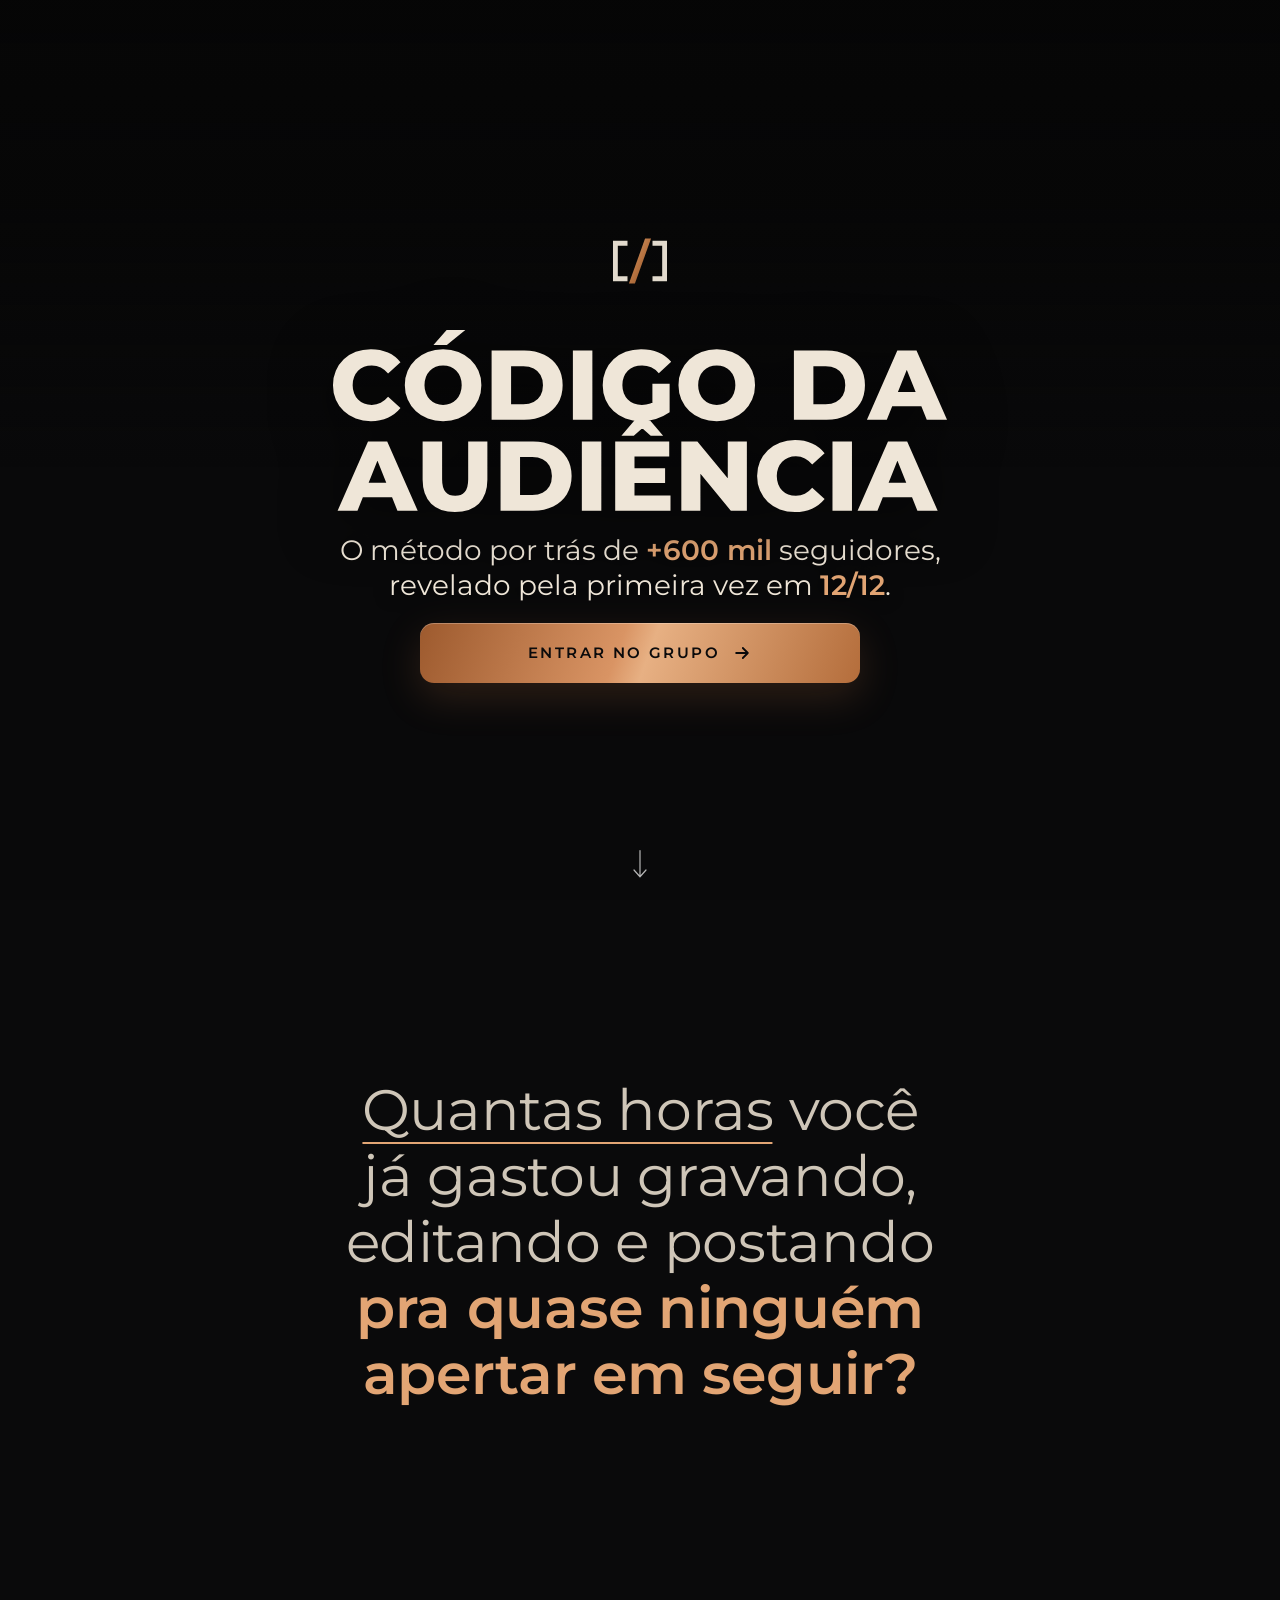
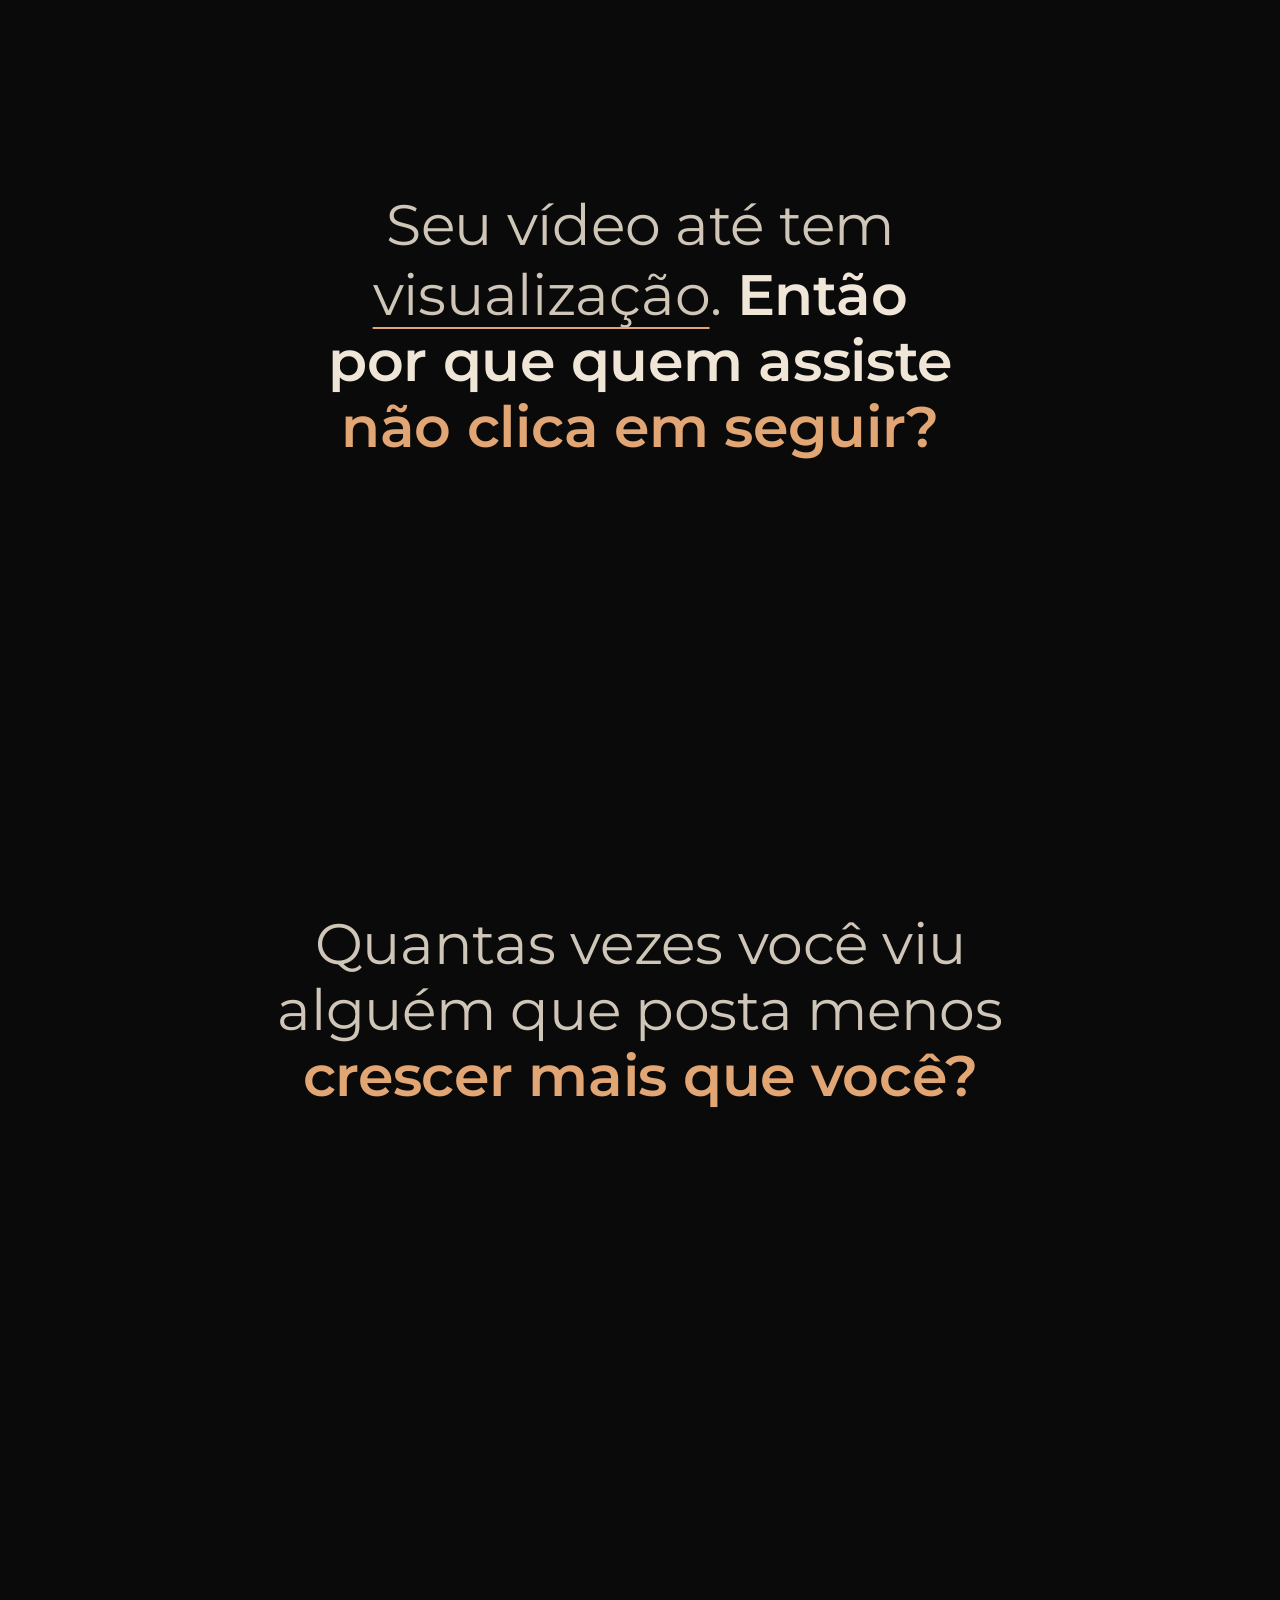
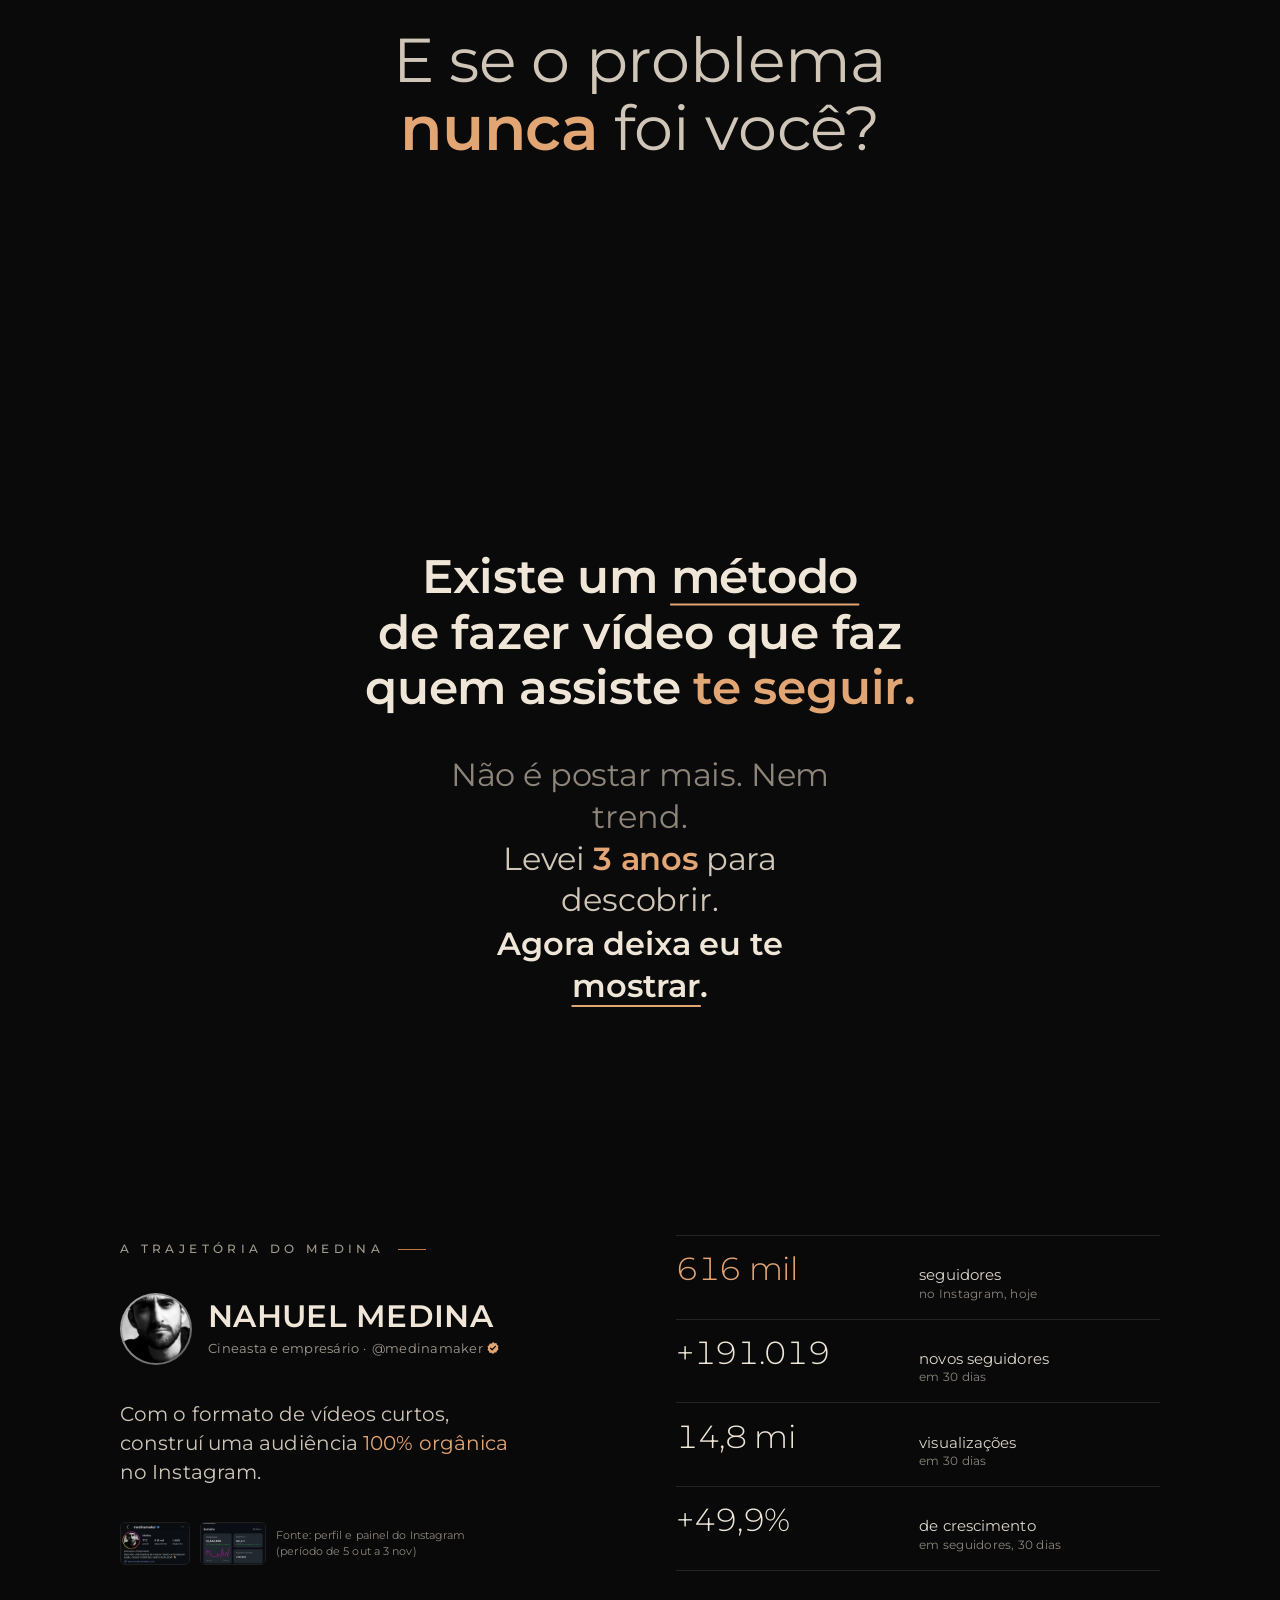
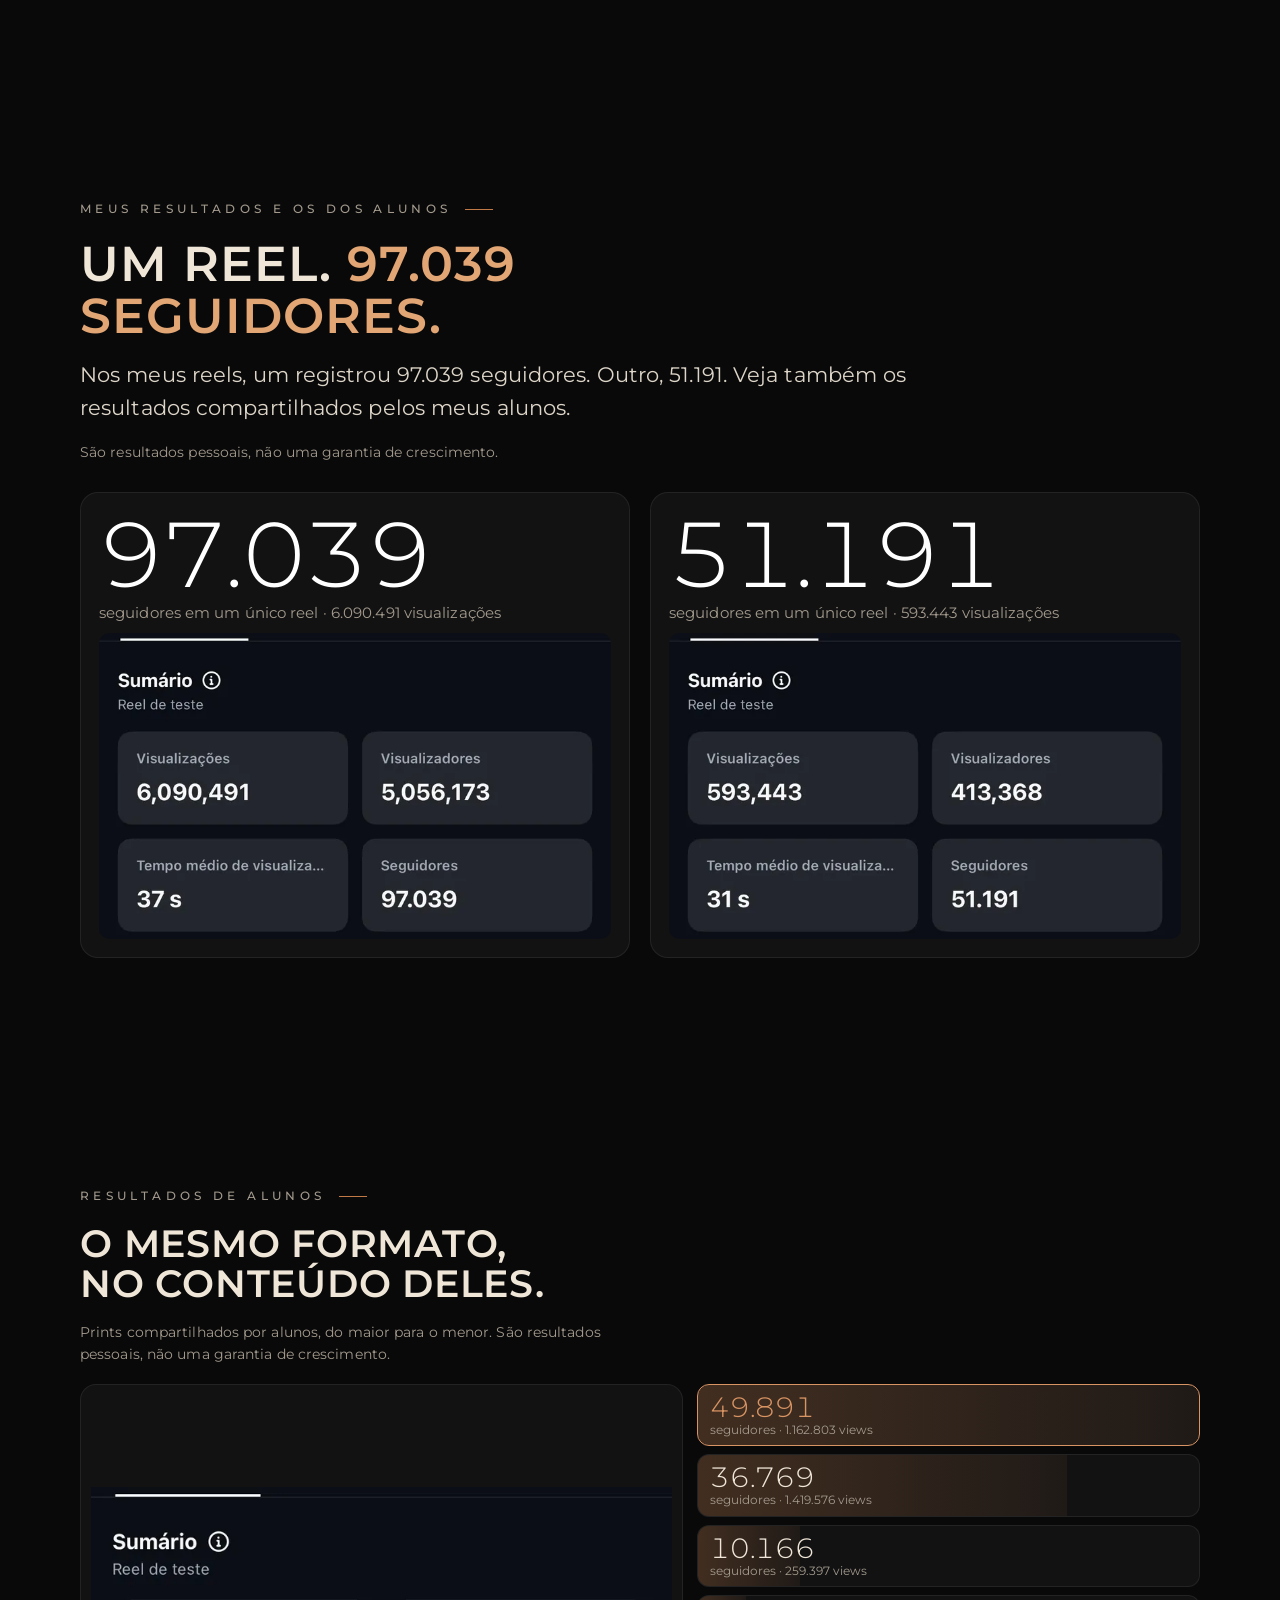
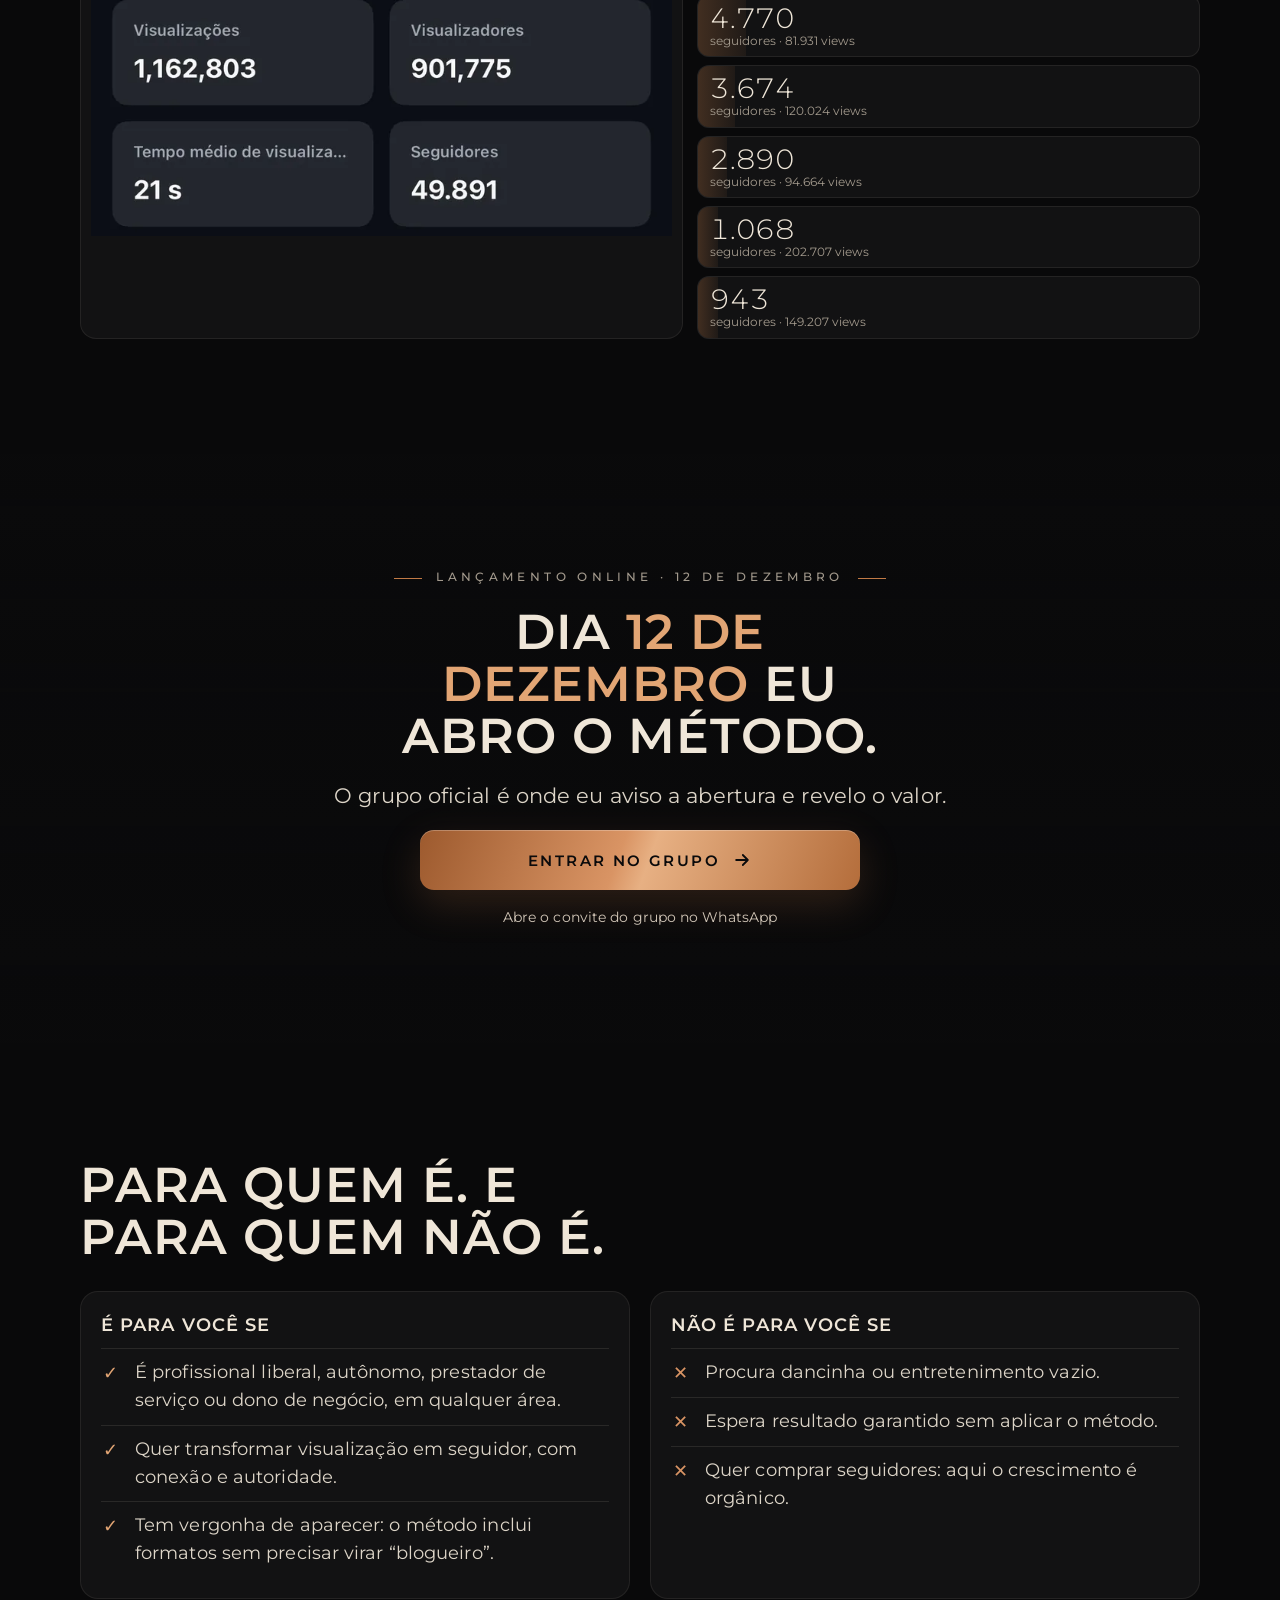
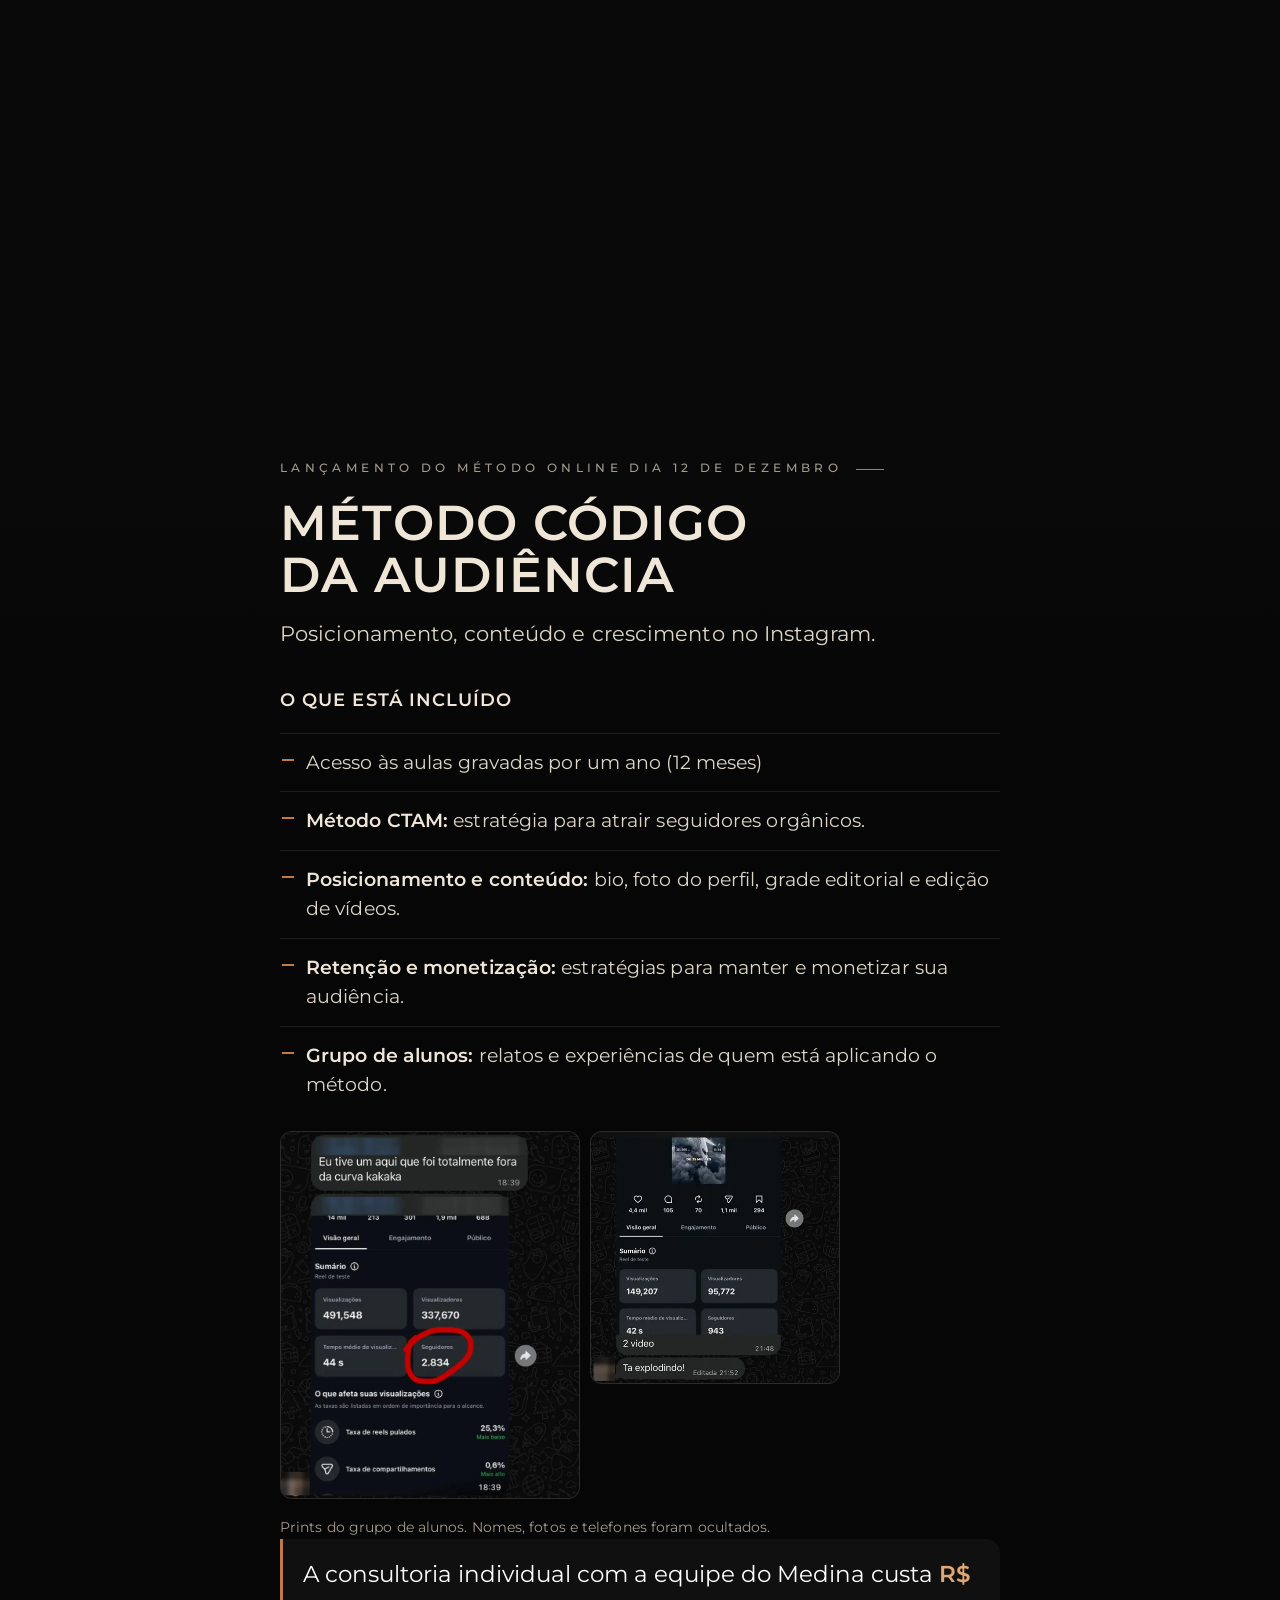
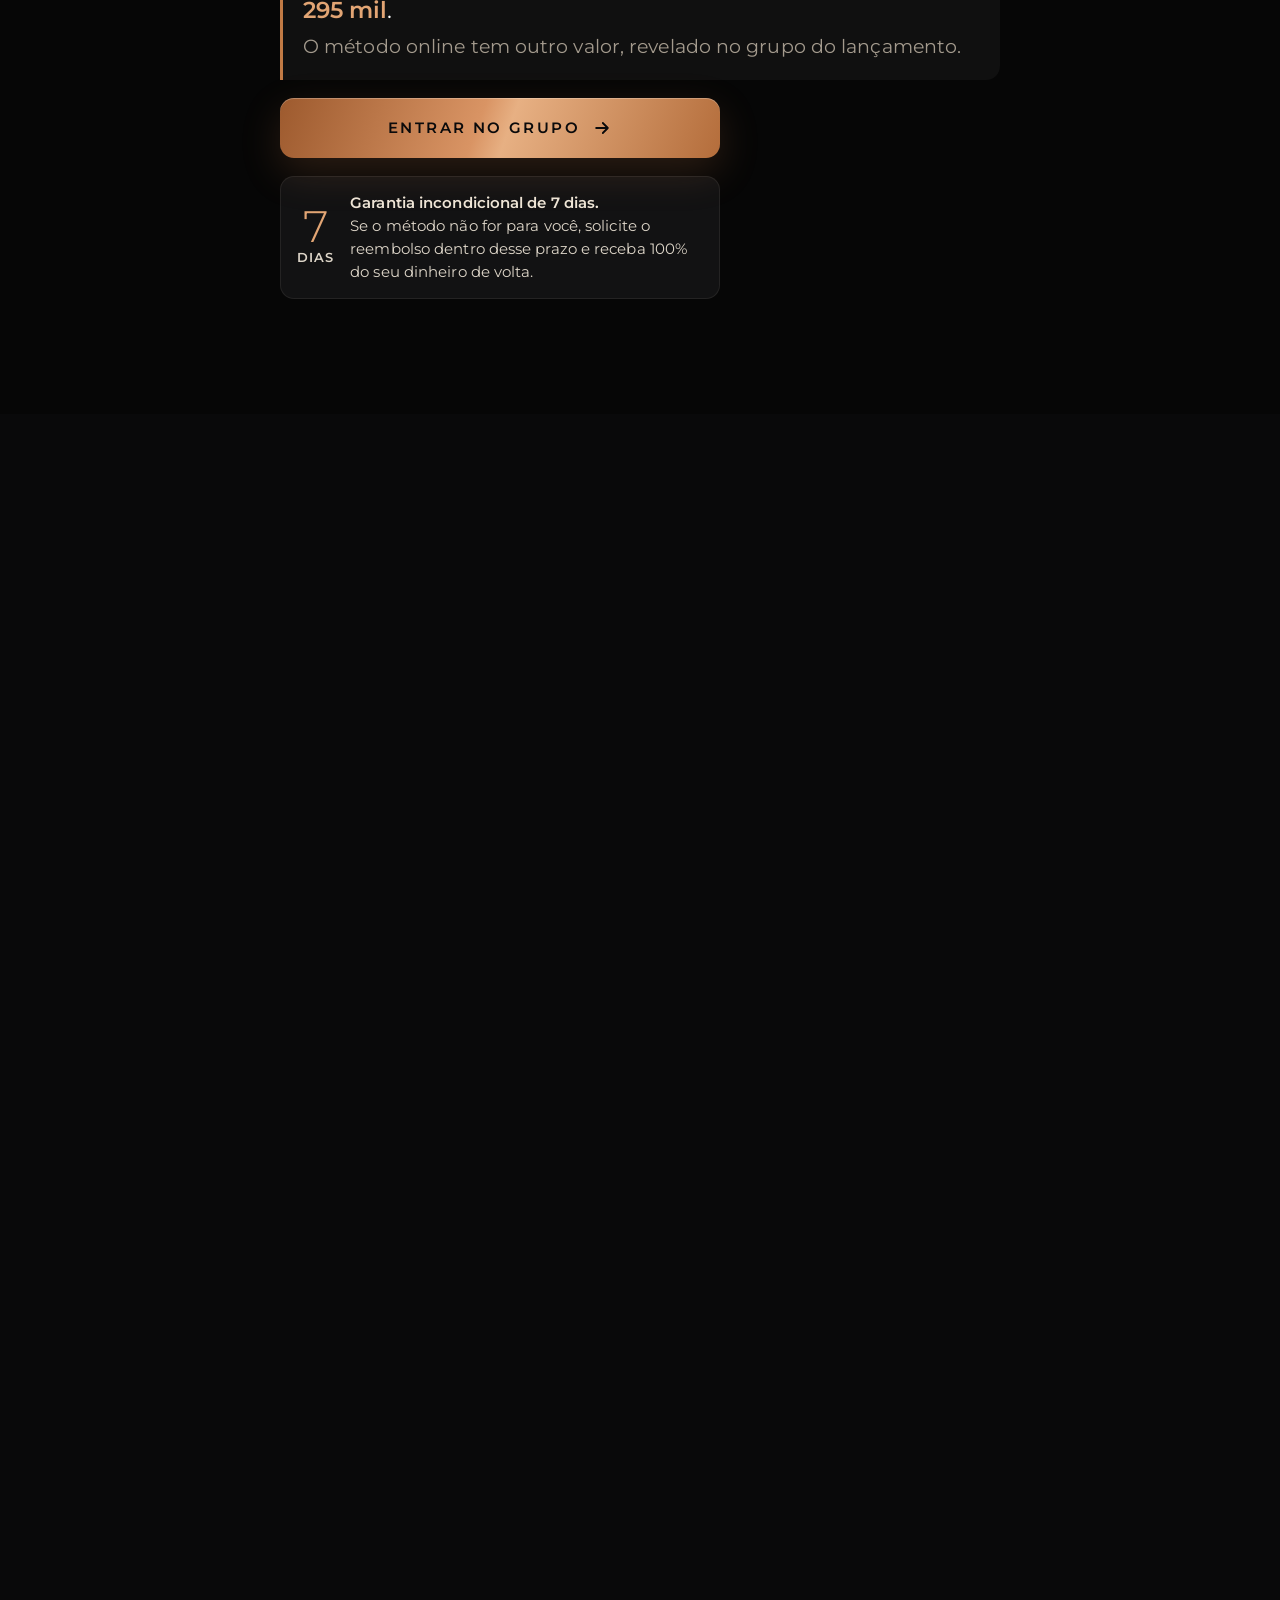
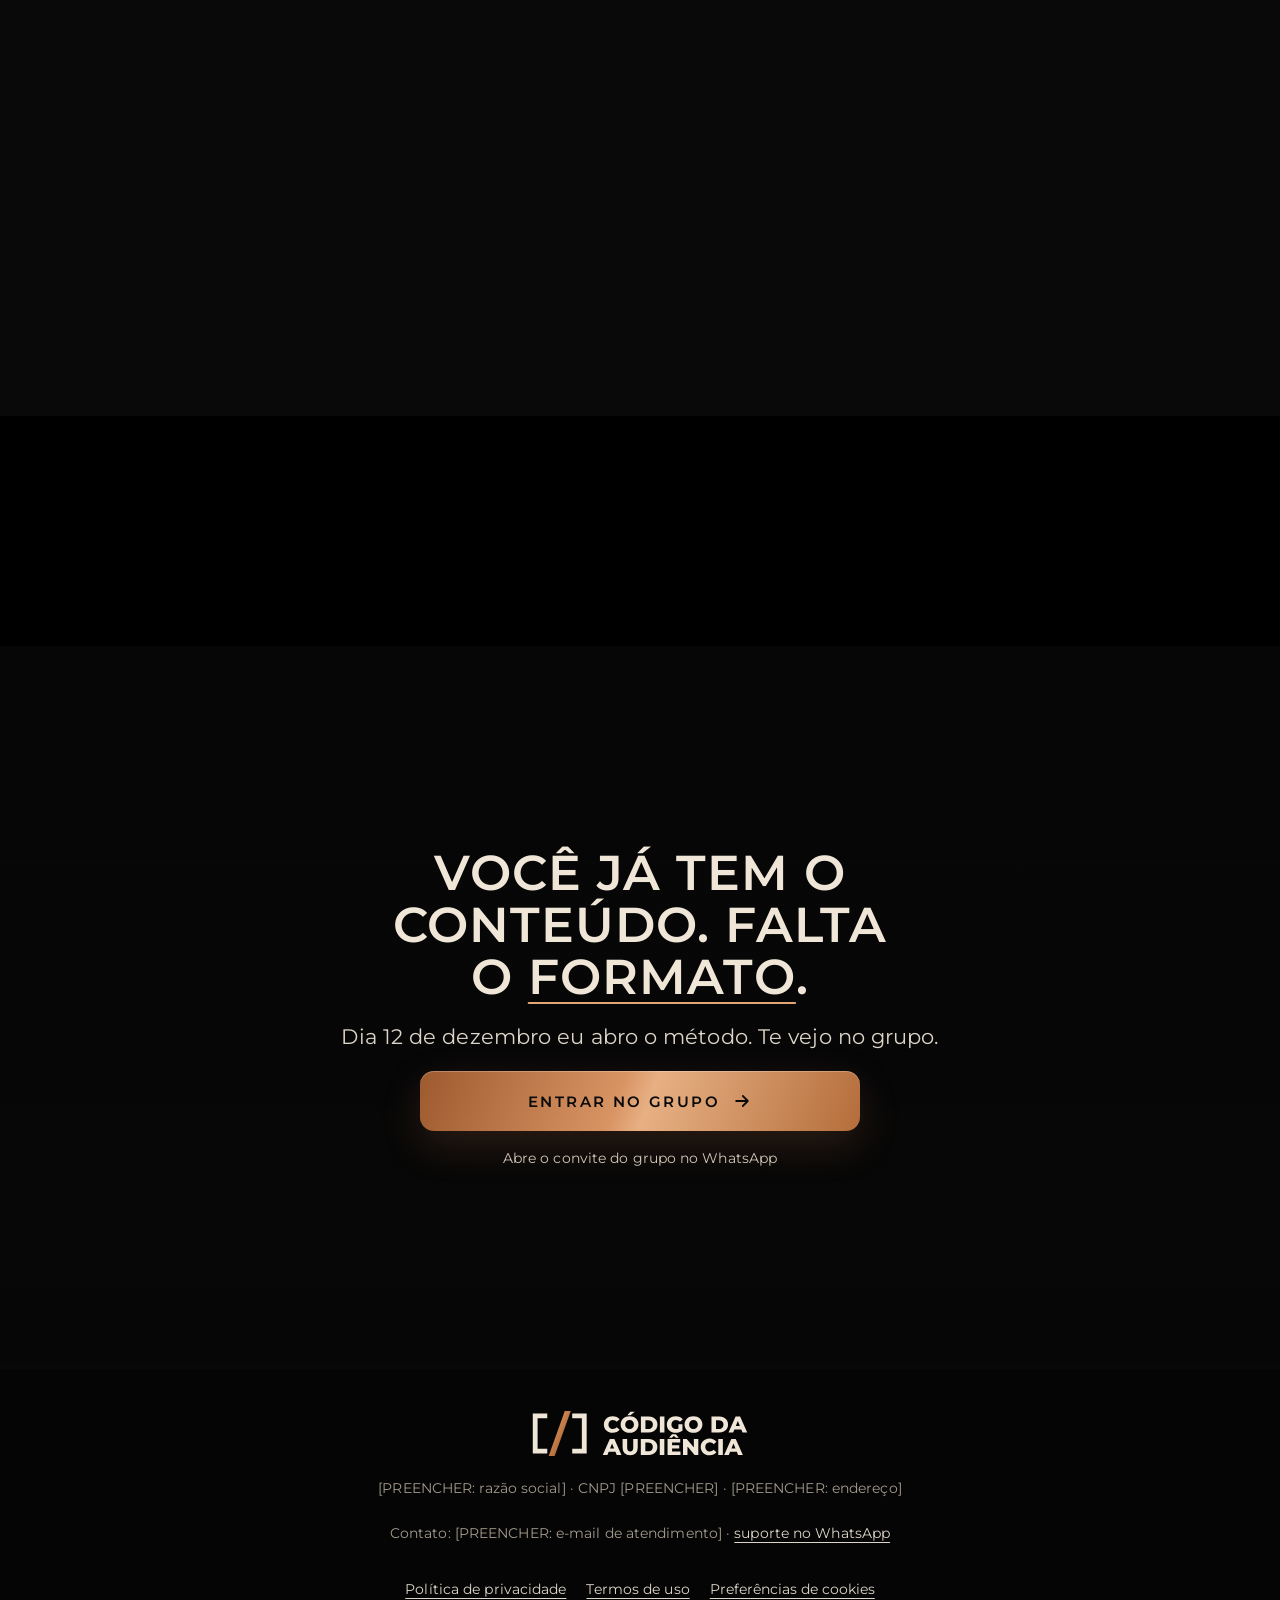
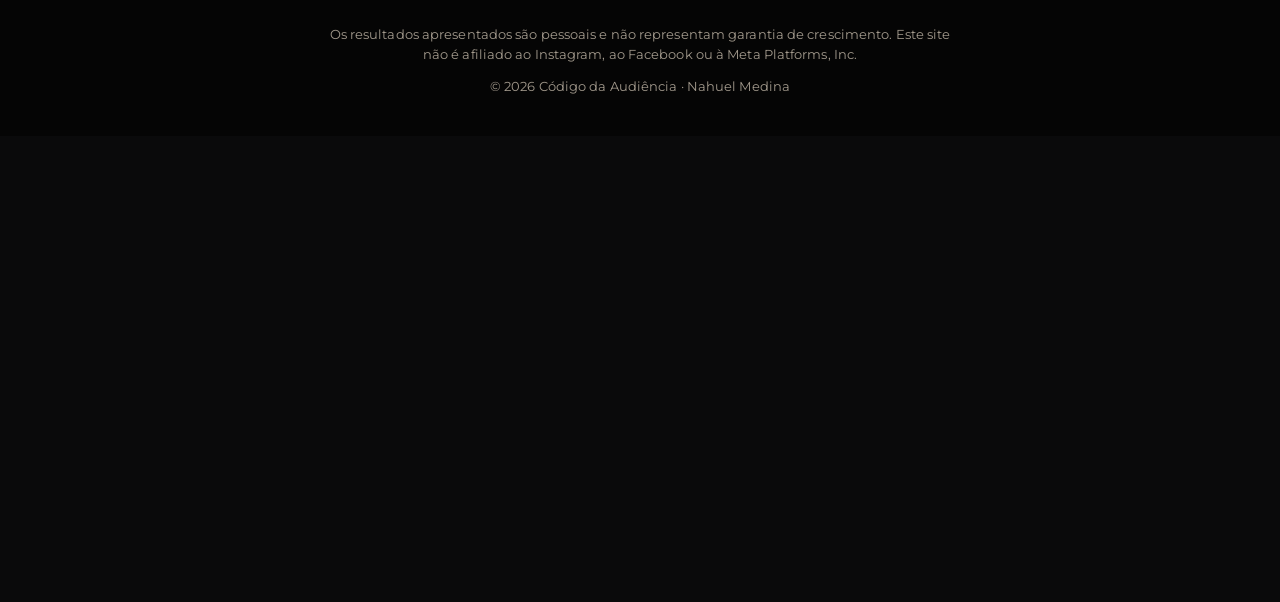
==== commit 95ca22c8: "Trajetória como ficha editorial: autor, frase e resultados em linhas finas Retrato do Medina (recort" ====
--- a/index.html
+++ b/index.html
@@ -14,26 +14,26 @@
   <meta property="og:url" content="https://www.medinamaker.com/">
   <meta property="og:image" content="https://www.medinamaker.com/assets/immersive/codigo-da-audiencia-poster.webp">
   <meta name="twitter:card" content="summary_large_image">
-  <link rel="icon" href="/assets/icone.svg?v=c218581d" type="image/svg+xml">
-  <link rel="preload" href="/assets/fontes/montserrat-latin-600-normal.woff2?v=c218581d" as="font" type="font/woff2" crossorigin>
-  <link rel="preload" href="/assets/fontes/cormorant-garamond-latin-500-normal.woff2?v=c218581d" as="font" type="font/woff2" crossorigin>
-  <link rel="preload" as="image" href="/assets/marca/logo.svg?v=c218581d" fetchpriority="high">
+  <link rel="icon" href="/assets/icone.svg?v=0ee1822f" type="image/svg+xml">
+  <link rel="preload" href="/assets/fontes/montserrat-latin-600-normal.woff2?v=0ee1822f" as="font" type="font/woff2" crossorigin>
+  <link rel="preload" href="/assets/fontes/cormorant-garamond-latin-500-normal.woff2?v=0ee1822f" as="font" type="font/woff2" crossorigin>
+  <link rel="preload" as="image" href="/assets/marca/logo.svg?v=0ee1822f" fetchpriority="high">
   <script>(function(d){var r=d.documentElement,n=navigator,c=n.connection||{},m=matchMedia("(prefers-reduced-motion: reduce)").matches;
   var leve=(n.hardwareConcurrency&&n.hardwareConcurrency<=4)||(n.deviceMemory&&n.deviceMemory<=4)||c.saveData||/2g/.test(c.effectiveType||"");
   r.classList.add("js");if(!m)r.classList.add("mov");if(leve&&!m)r.classList.add("leve");})(document);</script>
-  <style>@font-face{font-family:Texto;src:url(/assets/fontes/montserrat-latin-300-normal.woff2?v=c218581d) format("woff2");font-weight:300;font-display:swap}@font-face{font-family:Texto;src:url(/assets/fontes/montserrat-latin-400-normal.woff2?v=c218581d) format("woff2");font-weight:400;font-display:swap}@font-face{font-family:Texto;src:url(/assets/fontes/montserrat-latin-500-normal.woff2?v=c218581d) format("woff2");font-weight:500;font-display:swap}@font-face{font-family:Texto;src:url(/assets/fontes/montserrat-latin-600-normal.woff2?v=c218581d) format("woff2");font-weight:600 800;font-display:swap}@font-face{font-family:Serifa;src:url(/assets/fontes/cormorant-garamond-latin-500-normal.woff2?v=c218581d) format("woff2");font-weight:400 600;font-display:swap}@font-face{font-family:Serifa;src:url(/assets/fontes/cormorant-garamond-latin-500-italic.woff2?v=c218581d) format("woff2");font-weight:400 600;font-style:italic;font-display:swap}@font-face{font-family:"Texto Fallback";src:local("Arial");size-adjust:112%;ascent-override:86%;descent-override:22%;line-gap-override:0%}@font-face{font-family:"Serifa Fallback";src:local("Times New Roman"),local("Georgia");size-adjust:92%;ascent-override:96%;descent-override:30%;line-gap-override:0%}:root{--fundo:#0a0a0b;--fundo2:#060606;--card:#151516;--grafite:#2a2a2d;--texto:#efe6d8;--marfim:#efe6d8;--cinza:#a39a8d;--laranja:#c17a45;--laranja2:#d99464;--cobre:#c17a45;--cobre-claro:#e2a574;--cobre-escuro:#8a4e27;--tinta:#0a0a0b;--linha:#efe6d81a;--verde:#c17a45;--verde2:#d08955;--g:clamp(18px,5vw,56px);--entra:cubic-bezier(.16,1,.3,1);--sai:cubic-bezier(.7,0,.84,0);--fonte:Texto,"Texto Fallback",system-ui,Arial,sans-serif;--serifa:Serifa,"Serifa Fallback",Georgia,serif}*,*::before,*::after{box-sizing:border-box}html{-webkit-text-size-adjust:100%;text-size-adjust:100%;scroll-padding-top:16px;background:var(--fundo)}body{margin:0;color:var(--texto);font:400 clamp(16px,.35vw + 15px,19px)/1.55 var(--fonte);-webkit-font-smoothing:antialiased;overflow-x:clip}h1,h2,h3,p,ul,ol,figure{margin:0}ul,ol{padding:0;list-style:none}img,svg{display:block;max-width:100%}img{height:auto}a{color:inherit}button{font:inherit;color:inherit;cursor:pointer}a,button,summary{-webkit-tap-highlight-color:transparent;touch-action:manipulation}:focus-visible{outline:3px solid #fff;outline-offset:3px;border-radius:4px}[hidden]{display:none!important}strong{font-weight:700;color:#fff}.pular{position:fixed;z-index:60;top:8px;left:8px;padding:12px 16px;background:#fff;color:var(--fundo);font-weight:700;border-radius:8px;transform:translateY(-200%)}.pular:focus{transform:none}.palco{position:fixed;inset:0 0 auto;height:100vh;height:100lvh;z-index:-1;overflow:hidden;background:var(--fundo);--p:0;--h:0}.palco__foto,.palco__foto img{position:absolute;inset:0;width:100%;height:100%}.palco__foto img{object-fit:cover;object-position:50% 50%}.palco__desfoque{position:absolute;inset:0;background:url(/assets/immersive/palco-r-desfoque.webp?v=c218581d) 50% 50%/cover;opacity:calc(var(--p) * 1.15)}.palco__sombra{position:absolute;inset:0;background:#060606;opacity:calc(.12 + var(--p) * .66)}.palco__luz{position:absolute;inset:0;background:radial-gradient(ellipse 70% 45% at 50% 0%,#ffd9b833,#ffd9b800 70%);opacity:var(--h)}@media (min-aspect-ratio:4/3){.palco__desfoque{background-image:url(/assets/immersive/palco-d-desfoque.webp?v=c218581d)}}.cta{position:relative;display:inline-flex;align-items:center;justify-content:center;gap:12px;width:100%;max-width:440px;min-height:60px;padding:14px 22px;border-radius:14px;overflow:hidden;font-weight:700;font-size:clamp(16px,.4vw + 15px,19px);line-height:1.15;text-decoration:none;text-align:center;transition:transform .16s var(--entra),background-color .16s}.cta svg{flex:none;width:20px;height:20px;fill:none;stroke:currentColor;stroke-width:2.2;stroke-linecap:round;stroke-linejoin:round}.cta:active{transform:scale(.97)}.cta--principal{background:var(--verde);color:#fff;box-shadow:0 10px 30px #c17a4555}.cta--contorno{border:1px solid #ffffff55;color:#fff}.cta--principal::after{content:"";position:absolute;inset:0;background:linear-gradient(105deg,#fff0 35%,#ffffff40 50%,#fff0 65%);transform:translateX(-120%);pointer-events:none}@media (hover:hover) and (pointer:fine){.cta--principal:hover{background:var(--verde2)}.cta--contorno:hover{background:#ffffff14}}.micro{font-size:14px;color:#d3cbbe;line-height:1.4}.link{display:inline-flex;align-items:center;gap:8px;min-height:44px;font-weight:600;text-decoration:underline;text-decoration-color:var(--laranja);text-decoration-thickness:2px;text-underline-offset:6px}.progresso{position:fixed;z-index:29;inset:0 0 auto;height:3px;opacity:0;transition:opacity .3s}.progresso i{display:block;height:100%;background:var(--laranja);transform-origin:left;transform:scaleX(var(--h,0))}.na-historia .progresso{opacity:1}.pular-oferta{position:fixed;z-index:28;left:50%;bottom:max(16px,env(safe-area-inset-bottom));transform:translate(-50%,200%);display:inline-flex;align-items:center;gap:8px;min-height:44px;padding:0 16px;border-radius:999px;background:#060606d9;border:1px solid #ffffff33;color:#fff;font-size:14px;font-weight:600;text-decoration:none;white-space:nowrap;opacity:0;transition:transform .35s var(--entra),opacity .3s}.na-historia .pular-oferta{transform:translate(-50%,0);opacity:1}.topo{position:relative;min-height:100svh;display:grid;place-items:center;padding:max(72px,env(safe-area-inset-top) + 64px) var(--g) 76px;text-align:center}.topo__conteudo{display:grid;justify-items:center;gap:12px;width:100%;--p:0;opacity:calc(1 - var(--p) * 1.5);transform:translate3d(0,calc(var(--p) * -36px),0)}.topo__logo{width:min(88vw,46svh * 3.31,620px)}.topo__logo img{width:100%;filter:drop-shadow(0 8px 30px #0008)}.topo__sub{max-width:24ch;margin-top:6px;font-size:clamp(19px,1vw + 16px,28px);line-height:1.25;font-weight:500;text-wrap:balance;text-shadow:0 2px 16px #000c}.topo__prova{font-size:clamp(14px,.3vw + 13px,17px);letter-spacing:.02em;text-shadow:0 2px 12px #000c;padding:6px 14px;border-radius:999px;background:#060606b3;border:1px solid #ffffff26}.topo__prova strong{color:var(--laranja2)}.topo .cta{margin-top:8px}.topo .micro{text-shadow:0 1px 10px #000;max-width:34ch}.rolar{position:absolute;left:50%;bottom:max(10px,env(safe-area-inset-bottom));transform:translateX(-50%);display:grid;place-items:center;width:44px;height:52px;color:#ffffffb3}.rolar svg{width:18px;height:30px;fill:none;stroke:currentColor;stroke-width:1.6;stroke-linecap:round;stroke-linejoin:round}@media (max-height:560px){.topo{padding-top:64px;padding-bottom:56px}.topo__logo{width:min(60vw,40svh * 3.31)}.topo__conteudo{gap:8px}.topo__sub{font-size:17px;max-width:40ch}.cta{min-height:52px}.rolar{display:none}}.historia{position:relative}.tela{min-height:64svh;display:grid;place-items:center;padding:8svh var(--g)}.fala{max-width:20ch;text-align:center;font-size:clamp(27px,3.2vw + 16px,58px);line-height:1.16;font-weight:500;letter-spacing:-.02em;color:#efe6d8}.fala--grande{font-size:clamp(34px,4.6vw + 18px,84px);font-weight:700}.ln{display:block;overflow:hidden;padding-bottom:.08em;margin-bottom:-.08em}.ln>span{display:block}.secao,.chamada,.fechamento{position:relative;padding:clamp(52px,9vw,128px) var(--g)}.secao{background:#0a0a0bf5}.oferta{background:linear-gradient(180deg,#0a0a0bf5,#060606 30%)}.chamada{background:linear-gradient(180deg,#0a0a0bf5,#0a0a0bb3 40%,#0a0a0bf5);text-align:center}.fechamento{background:linear-gradient(180deg,#060606,#060606cc 30%,#06060699);text-align:center;padding-block:clamp(96px,16vw,200px)}.cv{content-visibility:auto;contain-intrinsic-size:auto 900px}.miolo{max-width:1120px;margin-inline:auto;display:grid;grid-template-columns:minmax(0,1fr);gap:18px;justify-items:start}.miolo--estreito{max-width:720px}.miolo--centro{justify-items:center;text-align:center}.rotulo{font-size:13px;font-weight:700;letter-spacing:.14em;text-transform:uppercase;color:var(--laranja2)}.titulo{font-size:clamp(32px,4vw + 16px,72px);line-height:1.04;font-weight:800;letter-spacing:-.03em;text-wrap:balance;max-width:18ch}.titulo--menor{font-size:clamp(28px,2.6vw + 16px,48px)}.miolo--centro .titulo{max-width:16ch}.laranja{color:var(--laranja2)}.lead{max-width:60ch;font-size:clamp(17px,.5vw + 15.5px,21px);color:#ddd5c8}.subtitulo{margin-top:18px;font-size:clamp(20px,1vw + 16px,26px);font-weight:700;letter-spacing:-.01em}.aviso{font-size:14px;color:var(--cinza);max-width:65ch}.dupla{display:grid;grid-template-columns:repeat(2,minmax(0,1fr));gap:10px;width:100%;margin-top:10px}.dupla--listas{grid-template-columns:minmax(0,1fr)}@media (min-width:768px){.dupla,.dupla--listas{grid-template-columns:repeat(2,minmax(0,1fr));gap:20px}}.prova{display:grid;gap:10px;align-content:start;padding:clamp(12px,3vw,18px);border-radius:18px;background:var(--card);border:1px solid var(--linha)}.prova figcaption{display:grid;gap:4px}.prova__num{font-size:clamp(30px,8.4vw,92px);line-height:.95;font-weight:800;letter-spacing:-.04em;font-variant-numeric:tabular-nums;color:#fff}.prova__txt{color:var(--cinza);font-size:clamp(12.5px,.5vw + 11px,15px);line-height:1.35}.prova__img img{width:100%;border-radius:10px}.ranking{display:grid;gap:14px;width:100%}.ranking__tela{position:relative;display:grid;grid-template:minmax(0,1fr)/minmax(0,1fr);place-items:center;min-height:0;border-radius:16px;background:var(--card);border:1px solid var(--linha);padding:10px;overflow:hidden}.ranking__tela img{grid-area:1/1;width:100%;height:100%;object-fit:contain;border-radius:8px;opacity:0;transform:scale(.985);transition:opacity .45s var(--entra),transform .6s var(--entra)}.ranking__tela img.on{opacity:1;transform:none}.ranking__lista{display:grid;grid-template-columns:repeat(2,minmax(0,1fr));gap:8px}.ranking__lista button{position:relative;display:grid;align-content:center;gap:2px;width:100%;min-height:52px;height:100%;padding:8px 12px;border-radius:12px;border:1px solid var(--linha);background:#151516;text-align:left;overflow:hidden;transition:border-color .25s}.ranking__lista button::before{content:"";position:absolute;inset:0 auto 0 0;width:var(--w);background:linear-gradient(90deg,#c17a4540,#c17a451a);transform-origin:left;transition:transform .8s var(--entra) calc(var(--d,0ms) + 200ms)}.ranking__lista button>*{position:relative}.ranking__lista b{font-size:clamp(20px,1.2vw + 16px,28px);line-height:1;font-weight:800;letter-spacing:-.02em;font-variant-numeric:tabular-nums}.ranking__lista small{font-size:11.5px;line-height:1.25;color:var(--cinza)}.ranking__lista button[aria-pressed=true]{border-color:var(--laranja2)}.ranking__lista button[aria-pressed=true] b{color:var(--laranja2)}@media (min-width:768px){.ranking{grid-template-columns:1.2fr 1fr;align-items:stretch}.ranking__lista{grid-template-columns:minmax(0,1fr)}.ranking__tela{min-height:360px}}.lista-card{padding:20px;border-radius:18px;background:var(--card);border:1px solid var(--linha)}.lista-card h3{font-size:20px;font-weight:700;margin-bottom:8px}.lista-card li{position:relative;padding:10px 0 10px 34px;font-size:.95em;border-top:1px solid var(--linha);color:#ddd5c8}.lista-card li::before{position:absolute;left:2px;top:11px;font-weight:800;font-size:18px}.sim li::before{content:"✓";color:#d99464}.nao li::before{content:"✕";color:var(--laranja2)}.capas{display:grid;grid-template-columns:repeat(3,minmax(0,1fr));gap:10px;width:100%;margin-top:8px}@media (min-width:600px){.capas{gap:14px}}@media (min-width:1024px){.capas{grid-template-columns:repeat(5,minmax(0,1fr));gap:18px}.capas li:nth-child(n+6){transform:translateX(50%)}}.capas img{width:100%;aspect-ratio:3/4;object-fit:cover;border-radius:12px}.capas figcaption{display:grid;gap:2px;margin-top:6px;font-weight:700;font-size:clamp(12px,.6vw + 10px,15px);line-height:1.2}.capas figcaption span{font-size:10.5px;letter-spacing:.12em;text-transform:uppercase;color:var(--laranja2)}.incluido{width:100%}.incluido>li{position:relative;padding:14px 0 14px 26px;border-top:1px solid var(--linha);color:#ddd5c8}.incluido>li::before{content:"";position:absolute;left:2px;top:25px;width:12px;height:2px;background:var(--laranja)}.grupo{display:grid;grid-template-columns:1.2fr 1fr;gap:10px;width:100%;max-width:560px;align-items:start}.grupo figure{min-height:0;border-radius:12px;overflow:hidden;border:1px solid var(--linha);background:var(--card)}.grupo img{width:100%;height:100%;object-fit:contain}.ancora{width:100%;padding:18px 20px;border-left:3px solid var(--laranja);background:#ffffff0a;border-radius:0 14px 14px 0;display:grid;gap:4px}.ancora p:first-child{font-size:clamp(18px,.8vw + 16px,23px);font-weight:600;color:#fff}.ancora p:last-child{color:var(--cinza)}.garantia{display:grid;grid-template-columns:auto 1fr;gap:16px;align-items:center;width:100%;max-width:440px;padding:14px 16px;border-radius:14px;border:1px solid var(--linha);font-size:15px;color:#ddd5c8}.garantia__num{font-weight:800;text-transform:uppercase;letter-spacing:.08em;font-size:13px;text-align:center}.garantia__num span{display:block;font-size:44px;line-height:.9;color:var(--laranja2)}.preco{font-size:clamp(40px,5vw + 16px,68px);font-weight:800;letter-spacing:-.03em;line-height:1}.preco span{font-size:.4em;color:var(--cinza);letter-spacing:0}.faq{width:100%}.faq details{border-bottom:1px solid var(--linha)}.faq summary{position:relative;list-style:none;min-height:56px;padding:17px 44px 17px 0;font-weight:600;cursor:pointer}.faq summary::-webkit-details-marker{display:none}.faq summary::after{content:"+";position:absolute;right:6px;top:12px;font-size:26px;font-weight:400;color:var(--laranja2);transition:transform .2s var(--entra)}.faq details[open] summary::after{transform:rotate(45deg)}.faq details p{padding:0 44px 20px 0;color:#ddd5c8;max-width:65ch}.pos{background:#000}.pos__print{container-type:size;width:min(100%,400px);height:min(70vh,640px);border-radius:14px;overflow:hidden;border:1px solid var(--linha)}.pos__rolo{height:100%;overflow:hidden;-webkit-mask-image:linear-gradient(#000 85%,#0000);mask-image:linear-gradient(#000 85%,#0000)}.pos__rolo img{width:100%}html:not(.mov) .pos__rolo{overflow-y:auto;-webkit-mask-image:none;mask-image:none}.rodape{position:relative;background:#050505;padding:40px var(--g) calc(40px + env(safe-area-inset-bottom));display:grid;gap:12px;justify-items:center;text-align:center;font-size:14px;color:var(--cinza)}.rodape img{width:84px;margin-bottom:8px}.rodape nav{display:flex;flex-wrap:wrap;justify-content:center;gap:4px 20px}.rodape nav a,.rodape nav button,.rodape p a{display:inline-flex;align-items:center;min-height:44px;color:#ddd5c8;background:none;border:0;padding:0;text-decoration:underline;text-underline-offset:4px}.rodape__nota{max-width:70ch;font-size:13px}.cookies{position:fixed;z-index:50;left:max(10px,env(safe-area-inset-left));right:max(10px,env(safe-area-inset-right));bottom:max(10px,env(safe-area-inset-bottom));max-width:560px;margin-inline:auto;display:flex;flex-wrap:wrap;align-items:center;justify-content:space-between;gap:8px 14px;padding:12px 14px;border-radius:14px;background:#060606f2;border:1px solid #ffffff33;font-size:13.5px;line-height:1.4;box-shadow:0 10px 40px #000a}.cookies p{flex:1 1 220px}.cookies a{color:#fff}.cookies div{display:flex;gap:8px}.cookies button{min-height:44px;padding:0 16px;border-radius:10px;border:1px solid #ffffff55;background:transparent;font-weight:700}.cookies .cookies__sim{background:#fff;color:var(--fundo);border-color:#fff}.som{position:fixed;z-index:25;left:max(12px,env(safe-area-inset-left));bottom:max(12px,env(safe-area-inset-bottom));display:inline-flex;align-items:center;gap:9px;min-width:44px;min-height:44px;padding:0 14px;border:1px solid #ffffff2e;border-radius:999px;background:#060606cc;color:#fff;font-family:inherit;font-size:12px;font-weight:600;letter-spacing:.04em}.som__barras{display:inline-flex;align-items:flex-end;gap:2px;height:14px}.som__barras i{display:block;width:2px;height:14px;border-radius:1px;background:currentColor;transform-origin:bottom;transform:scaleY(.3)}.som[aria-pressed=true] .som__barras i{background:var(--laranja2)}@media (max-width:767px){.som__texto{position:absolute;width:1px;height:1px;overflow:hidden;clip-path:inset(50%)}}@media (min-width:1024px){.tela{min-height:76svh}}@media (min-width:1920px){.miolo{max-width:1240px}}@media (orientation:landscape) and (max-height:480px){.topo{padding:56px var(--g) 16px}.topo__conteudo{grid-template-columns:minmax(0,.8fr) minmax(0,1fr);column-gap:28px;align-items:center;justify-items:start;text-align:left}.topo__logo{grid-row:1 / span 4;width:100%;max-width:min(38vw,70svh * 3.31)}.topo__sub{margin:0;font-size:17px;max-width:none}.topo .cta{margin-top:2px;min-height:48px}.rolar{display:none}.tela{min-height:100svh}.fala{font-size:clamp(22px,5.4svh + 6px,34px);max-width:30ch}.fala--grande{font-size:clamp(28px,8svh + 6px,44px)}}.mov [data-tela] .ln>span{transform:translate3d(0,105%,0);opacity:0;transition:transform .6s var(--entra) calc(var(--i,0) * 70ms),opacity .45s var(--entra) calc(var(--i,0) * 70ms)}.mov [data-tela].ok .ln>span{transform:none;opacity:1}.mov [data-tela] [data-r]{opacity:0;transform:translate3d(0,16px,0);transition:opacity .55s var(--entra) var(--d,0ms),transform .55s var(--entra) var(--d,0ms)}.mov [data-tela].ok [data-r]{opacity:1;transform:none}.mov [data-tela] .ranking__lista button::before{transform:scaleX(0)}.mov [data-tela].ok .ranking__lista button::before{transform:none}.mov .ja .ln>span,.mov .ja [data-r],.mov .ja .ranking__lista button::before{transition:none}.mov:not(.leve) .cta--principal.visivel::after{animation:respiro 4s var(--entra) infinite}.mov:not(.leve) .som[aria-pressed=true] .som__barras i{animation:barra .9s ease-in-out infinite alternate}.mov .som[aria-pressed=true] .som__barras i:nth-child(2){animation-delay:-.3s}.mov .som[aria-pressed=true] .som__barras i:nth-child(3){animation-delay:-.6s}.mov .som[aria-pressed=true] .som__barras i:nth-child(4){animation-delay:-.15s}.mov:not(.leve) .ok [data-glitch]{animation:glitch 1.6s steps(1) .7s 1}.mov .ok .pos__rolo img{animation:rolo 18s ease-in-out 1.2s infinite alternate}.mov .pos__print:active .pos__rolo img{animation-play-state:paused}@keyframes respiro{0%,70%{transform:translateX(-120%)}100%{transform:translateX(120%)}}@keyframes barra{from{transform:scaleY(.25)}to{transform:scaleY(1)}}@keyframes glitch{0%,100%{transform:none}8%{transform:translate3d(-5px,2px,0) skewX(-2deg)}14%{transform:translate3d(4px,-1px,0)}20%{transform:none}62%{transform:translate3d(5px,-2px,0) skewX(2deg)}68%{transform:translate3d(-3px,1px,0)}74%{transform:none}}@keyframes rolo{0%,8%{transform:none}92%,100%{transform:translate3d(0,calc(-100% + 100cqh),0)}}.leve .palco__luz{opacity:0}html.js:not(.mov) [data-r],html.js:not(.mov) .ln>span{transition:opacity .2s}@media (prefers-reduced-motion:reduce){*,*::before,*::after{animation:none!important;scroll-behavior:auto!important}.pular-oferta,.progresso,.cta{transition-duration:.2s}}.palco__mouse{position:absolute;left:0;top:0;width:70vmax;height:70vmax;margin:-35vmax 0 0 -35vmax;border-radius:50%;background:radial-gradient(circle,#ffd6aa2e,#ffd6aa0f 40%,#ffd6aa00 65%);mix-blend-mode:screen;opacity:0;transition:opacity .6s var(--entra);will-change:transform}.palco__mouse.on{opacity:1}@media (max-width:767px){.som{top:max(12px,env(safe-area-inset-top));bottom:auto;padding:0;justify-content:center;width:44px}}@media (max-width:767px) and (orientation:portrait){html{scroll-snap-type:y mandatory}.topo,[data-tela]{scroll-snap-align:start;scroll-snap-stop:always}.rodape{scroll-snap-align:end}.cv{content-visibility:visible}.palco__desfoque{display:none}.palco__sombra{opacity:calc(.12 + var(--p) * .72)}.palco__foto img{object-position:50% 62%}.topo{min-height:100svh;min-height:100lvh;place-items:stretch;padding:max(64px,env(safe-area-inset-top) + 56px) var(--g) max(18px,env(safe-area-inset-bottom) + 12px)}.topo__conteudo{display:flex;flex-direction:column;align-items:center;gap:8px;min-height:100%}.topo__logo{width:min(90vw,40svh * 3.31)}.topo__sub{margin-top:10px;font-size:clamp(17px,4.8vw,21px);max-width:24ch}.topo__prova{padding:0;border:0;background:none;font-size:14px}.topo .cta{margin-top:auto;min-height:58px}.topo__data{font-size:14px;letter-spacing:.02em}.rolar{display:none}[data-tela]{min-height:100svh;min-height:100lvh;display:flex;flex-direction:column;justify-content:center;padding:max(68px,env(safe-area-inset-top) + 60px) var(--g) max(24px,env(safe-area-inset-bottom) + 18px)}.cheia{height:100svh;height:100lvh}.secao,.chamada,.fechamento{background:#0a0a0b}.chamada{background:#0a0a0bd9}.fechamento{background:#060606e0}.pos{background:#000}.oferta{display:block;min-height:0;padding:0;background:#060606}.miolo{width:100%;display:flex;flex-direction:column;align-items:flex-start;gap:clamp(10px,1.7svh,18px);margin:0}.miolo--centro{align-items:center}.cheia>.miolo{flex:1;min-height:0;justify-content:center}.rotulo{font-size:12.5px}.titulo{font-size:clamp(30px,min(10.2vw,5.6svh),48px);line-height:1.02;max-width:none}.titulo--menor{font-size:clamp(26px,min(8.4vw,4.7svh),40px)}.lead{font-size:clamp(16px,min(4.6vw,2.4svh),20px);line-height:1.45}.aviso{font-size:13px;line-height:1.4}.tela{padding-inline:var(--g)}.fala{max-width:none;font-size:clamp(30px,min(9.6vw,5.2svh),46px);line-height:1.12}.fala--grande{font-size:clamp(40px,min(13.4vw,7.2svh),64px)}.chamada .titulo,.fechamento .titulo{font-size:clamp(36px,min(12vw,6.6svh),58px)}.chamada .lead,.fechamento .lead{font-size:clamp(17px,min(5vw,2.6svh),22px)}.provas{flex:1 1 0;min-height:0;display:grid;grid-template-columns:minmax(0,1fr);grid-template-rows:repeat(2,minmax(0,1fr));gap:10px;margin:0}.prova{min-height:0;grid-template-rows:auto minmax(0,1fr);gap:8px;padding:12px}.prova figcaption{display:flex;align-items:center;gap:12px}.prova__num{line-height:1}.prova__txt{line-height:1.3}.prova__num{flex:none;font-size:clamp(30px,min(9.6vw,5svh),44px)}.prova__txt{font-size:13px}.prova__img{min-height:0}.prova__img img{width:100%;height:100%;object-fit:contain;object-position:50% 50%}#resultados .lead{display:none}.ranking{flex:1 1 0;min-height:0;grid-template-rows:minmax(0,1fr) auto;gap:10px}.ranking__lista{gap:6px}.ranking__lista button{min-height:max(48px,5.6svh);padding:6px 10px}.ranking__lista b{font-size:clamp(19px,min(5.6vw,2.9svh),25px)}.ranking__lista small{font-size:11px}.dupla--listas{gap:10px;margin:0}.lista-card{padding:14px 16px}.lista-card h3{font-size:clamp(18px,min(5.2vw,2.6svh),22px);margin-bottom:4px}.lista-card li{padding:8px 0 8px 30px;font-size:clamp(14.5px,min(4.1vw,2.05svh),17px);line-height:1.4}.lista-card li::before{top:8px}.capas{flex:1 1 0;min-height:0;grid-template-rows:repeat(3,minmax(0,1fr));gap:8px;margin:0}.capas li,.capas figure{min-height:0}.capas figure{height:100%;display:grid;grid-template-rows:minmax(0,1fr) auto}.capas img{height:100%;width:100%;aspect-ratio:auto;object-fit:contain;object-position:50% 100%}.capas figcaption{margin-top:4px;font-size:clamp(11px,3.1vw,13px);text-align:center}.capas figcaption span{font-size:9.5px}.oferta .lead{display:none}.subtitulo{margin-top:0;font-size:clamp(19px,min(5.6vw,2.8svh),24px)}.incluido>li{padding-block:8px;font-size:clamp(14.5px,min(4.2vw,2.1svh),17px);line-height:1.4}.incluido>li::before{top:19px}.grupo{flex:1 1 0;min-height:0;max-width:none;height:100%;align-items:stretch}.grupo figure{height:100%}.ancora{padding:20px}.ancora p:first-child{font-size:clamp(21px,min(6.2vw,3.2svh),28px);line-height:1.25}.ancora p:last-child{font-size:clamp(16px,min(4.6vw,2.3svh),19px)}#convite .cta{max-width:none;min-height:62px}.garantia{max-width:none;padding:16px 18px;font-size:clamp(14.5px,min(4.2vw,2.1svh),17px)}.garantia__num span{font-size:clamp(44px,min(13vw,6.6svh),60px)}.faq summary{min-height:48px;padding-block:12px;font-size:clamp(15px,min(4.3vw,2.15svh),18px)}.faq summary::after{top:8px}#consultoria-individual .incluido>li{font-size:15px}.preco{font-size:clamp(40px,min(12vw,6svh),56px)}.cta{max-width:none}.pos__print{flex:1 1 0;height:auto;min-height:0;width:min(100%,46svh)}.pos .lead{font-size:clamp(14px,min(3.9vw,1.95svh),16px)}}@media (max-width:767px) and (orientation:portrait){html{scroll-padding-top:0}}@media (max-width:767px) and (orientation:portrait) and (max-height:700px){[data-tela]{padding-top:max(62px,env(safe-area-inset-top) + 54px);padding-bottom:max(16px,env(safe-area-inset-bottom) + 12px)}.miolo{gap:9px}#duvidas .rotulo,#para-quem .rotulo{display:none}#duvidas .titulo{font-size:28px}.faq summary{min-height:44px;padding:8px 36px 8px 0;font-size:14px;line-height:1.3}.faq summary::after{top:4px}#duvidas .cta,#consultoria-individual .cta{min-height:50px}.link{min-height:40px}.lista-card{padding:10px 14px}.lista-card li{padding-block:6px;font-size:13.5px;line-height:1.35}.lista-card li::before{top:5px}#para-quem .titulo{font-size:28px}#consultoria-individual .lead{font-size:14.5px}#consultoria-individual .incluido>li{padding-block:6px;font-size:13.5px}#consultoria-individual .incluido>li::before{top:15px}#consultoria-individual .subtitulo{font-size:18px}.preco{font-size:36px}}@media (max-width:767px) and (orientation:portrait){.topo{padding-bottom:calc(100lvh - 100svh + max(18px,env(safe-area-inset-bottom) + 12px))}[data-tela]{padding-bottom:calc(100lvh - 100svh + max(24px,env(safe-area-inset-bottom) + 18px))}}@media (max-width:767px) and (orientation:portrait) and (max-height:700px){[data-tela]{padding-bottom:calc(100lvh - 100svh + max(16px,env(safe-area-inset-bottom) + 12px))}}.topo__data strong{color:var(--laranja2)}.fala .laranja{color:var(--laranja2)}.marca{position:relative;display:inline-block;white-space:nowrap}.marca svg{position:absolute;max-width:none;pointer-events:none;overflow:visible;fill:none;stroke:var(--laranja);stroke-linecap:round;stroke-linejoin:round}.marca path{stroke-width:3.2px;vector-effect:non-scaling-stroke}.marca--sub svg{left:-.04em;bottom:-.16em;width:calc(100% + .08em);height:.32em}.marca--circ{margin-inline:.26em .24em}.marca--circ svg{left:-.3em;top:-.2em;width:calc(100% + .62em);height:calc(100% + .38em)}.nw{white-space:nowrap}.marca--circ path{stroke-width:3.6px}.ln--folga{padding:.26em .36em;margin:-.26em -.36em}@media (max-width:767px) and (orientation:portrait){.fala{font-size:clamp(21px,min(7.1vw,4.6svh),38px);line-height:1.18}.fala--grande{font-size:clamp(34px,min(11.6vw,7svh),60px)}}.tela--virada{align-content:center;gap:clamp(18px,3.4svh,40px)}.fala--apoio{font-size:clamp(19px,1.6vw + 12px,32px);line-height:1.3;color:#d6cec1}.mov [data-tela] .fala--apoio .ln>span{transition-delay:calc(var(--i,0) * 60ms + 300ms)}@media (max-width:767px) and (orientation:portrait){.tela--virada{display:flex;flex-direction:column;align-items:center}.fala--apoio{font-size:clamp(17px,min(5.6vw,3svh),26px)}.tela--virada .fala--grande{font-size:clamp(38px,min(13vw,7.2svh),64px)}.fala--media{font-size:clamp(26px,min(9vw,5.2svh),46px)}}@media (min-width:768px){.fala--media{font-size:clamp(30px,2.6vw + 16px,56px)}}.mov [data-tela] .fala--resposta .ln>span{transition-delay:280ms}.mov [data-tela] .fala--apoio .ln>span{transition-delay:calc(var(--i,0) * 50ms + 360ms)}.tela--virada .fala--apoio{margin-top:clamp(4px,1svh,12px)}@media (max-width:767px) and (orientation:portrait){[data-cena=visualizacao] .fala{font-size:clamp(26px,min(8.8vw,5.4svh),46px)}.fala--media{font-size:clamp(30px,min(10.4vw,5.8svh),52px)}}.mov [data-tela] .marca svg{clip-path:inset(-30% 100% -30% -10%)}.mov [data-tela].ok .marca svg{animation:traco .55s cubic-bezier(.65,0,.35,1) var(--m,.5s) both}.mov .ja .marca svg{animation:none;clip-path:none}@keyframes traco{from{clip-path:inset(-30% 100% -30% -10%)}to{clip-path:inset(-30% -10% -30% -10%)}}.fala--pergunta{font-size:clamp(36px,3.4vw + 18px,76px);line-height:1.1;font-weight:500}.fala--pergunta .laranja{font-weight:700;text-transform:none}@media (max-width:767px) and (orientation:portrait){.fala--pergunta{font-size:clamp(28px,min(10.2vw,6svh),54px)}}.fala--apoio .apagado{color:#8d857a}.ln--pausa{margin-top:.6em}@media (max-width:767px) and (orientation:portrait){.tela--virada .fala--apoio{font-size:clamp(17px,min(6vw,3svh),27px)}}@media (max-width:767px) and (orientation:portrait){.fala .ln>span{white-space:nowrap}[data-cena=dor] .fala,[data-cena=visualizacao] .fala,[data-cena=comparacao] .fala{font-size:clamp(20px,min(var(--fv,7vw),4.8svh),42px)}.tela--virada .fala--apoio{font-size:clamp(15px,min(5.2vw,2.8svh),26px)}}@media (max-width:767px) and (orientation:portrait){[data-cena=dor]{--fv:8vw}[data-cena=visualizacao]{--fv:8.3vw}[data-cena=comparacao]{--fv:7vw}.tela--virada .fala--apoio{font-size:clamp(15px,min(5.8vw,2.9svh),27px)}}.topo__sub .laranja{color:var(--laranja2);font-weight:700}.topo__sub{max-width:26ch}@media (max-width:767px) and (orientation:portrait){.topo__sub{margin-top:14px;font-size:clamp(18px,5.2vw,23px);line-height:1.3;max-width:24ch}}.topo__sub{max-width:none;text-wrap:balance}@media (max-width:767px) and (orientation:portrait){.topo__sub{margin-top:0;font-size:clamp(13px,4vw,19px);line-height:1.4;max-width:none;white-space:nowrap}.topo .cta{max-width:none}}.marca--circ.marca--caixa{margin-inline:.46em}.marca--circ.marca--caixa svg{left:-.42em;top:-.28em;width:calc(100% + .88em);height:calc(100% + .52em)}@media (max-width:767px) and (orientation:portrait){.tela--virada .fala--resposta{font-size:clamp(34px,min(12.2vw,7svh),60px)}}.fala--solucao{font-size:clamp(28px,2.4vw + 16px,52px);line-height:1.18}.mov [data-tela] .fala--solucao ~ .fala--apoio .ln>span{transition-delay:calc(var(--i,0) * 60ms + 320ms)}@media (max-width:767px) and (orientation:portrait){.fala--solucao{font-size:clamp(22px,min(7.8vw,4.8svh),42px)}}.cta__palco{position:absolute;inset:0;overflow:hidden;border-radius:inherit;pointer-events:none}.cta__palco i{position:absolute;display:block;opacity:0}.cta__holofote{top:-20%;bottom:-20%;left:0;width:46%;background:linear-gradient(100deg,#fff0 0%,#fff3 30%,#ffffffa6 50%,#fff3 70%,#fff0 100%);transform:translateX(-110%) skewX(-14deg)}.cta__plateia{left:0;right:0;bottom:-1px;height:40%;background:radial-gradient(circle at 50% 22%,#ffffff2e 0 2.3px,#fff0 2.8px) 5px 0/11px 100% repeat-x,radial-gradient(ellipse 4.6px 5.5px at 50% 100%,#ffffff2e 0 97%,#fff0 100%) 5px 0/11px 100% repeat-x,radial-gradient(circle at 50% 46%,#ffffff47 0 2.7px,#fff0 3.2px) 0 0/13px 100% repeat-x,radial-gradient(ellipse 5.6px 6.6px at 50% 100%,#ffffff47 0 97%,#fff0 100%) 0 0/13px 100% repeat-x;-webkit-mask-image:linear-gradient(#0000,#000 45%);mask-image:linear-gradient(#0000,#000 45%)}.cta--principal>span:not(.cta__palco),.cta--principal>svg{position:relative}.cta--principal.indo .cta__holofote{animation:holofote .56s cubic-bezier(.45,0,.2,1) forwards}.cta--principal.indo .cta__plateia{animation:plateia .56s cubic-bezier(.45,0,.2,1) forwards}.cta--principal.indo svg{animation:dispara .5s cubic-bezier(.5,0,.2,1) forwards}.cta--principal.indo{transform:scale(.985)}@keyframes holofote{0%{opacity:1;transform:translateX(-110%) skewX(-14deg)}85%{opacity:1}100%{opacity:0;transform:translateX(240%) skewX(-14deg)}}@keyframes plateia{0%{opacity:1;clip-path:inset(0 100% 0 0);transform:translateY(5px)}70%{transform:none}100%{opacity:1;clip-path:inset(0 0 0 0);transform:none}}@keyframes dispara{0%{transform:none}30%{transform:translateX(-3px)}100%{transform:translateX(34px);opacity:0}}body{font-weight:400;letter-spacing:.005em}strong{font-weight:600;color:var(--marfim)}.titulo{font-weight:600;text-transform:uppercase;letter-spacing:.02em;line-height:1.06;font-size:clamp(28px,2.6vw + 16px,60px)}.titulo--menor{font-size:clamp(24px,1.8vw + 15px,44px)}.titulo .laranja{color:var(--cobre-claro)}.rotulo{display:inline-flex;align-items:center;gap:14px;font-weight:500;font-size:11.5px;letter-spacing:.38em;color:var(--cinza)}.rotulo::after{content:"";width:28px;height:1px;background:var(--cobre)}.miolo--centro .rotulo::before{content:"";width:28px;height:1px;background:var(--cobre)}.prova__num,.ranking__lista b,.preco,.garantia__num span{font-weight:300;letter-spacing:-.01em}.garantia__num span{color:var(--cobre-claro)}.subtitulo,.lista-card h3{font-weight:600;text-transform:uppercase;letter-spacing:.06em;font-size:clamp(15px,.4vw + 14px,18px)}.faq summary{font-weight:500}.topo__sub,.ancora p:first-child{font-family:var(--serifa);font-weight:500;letter-spacing:0}.topo__sub .laranja,.ancora strong{font-style:italic;color:var(--cobre-claro)}.fala{font-weight:400;color:#cfc6b8;letter-spacing:-.005em}.fala strong{font-weight:600}.fala .laranja{color:var(--cobre-claro)}.fala .apagado{color:#8d857a}.marca path{stroke:var(--cobre-claro);stroke-width:2px}.cta{font-weight:600;text-transform:uppercase;letter-spacing:.16em;font-size:clamp(13px,.25vw + 12.5px,15px)}.cta--principal{background:linear-gradient(110deg,#9d5a2e 0%,#d99464 45%,#e7b083 52%,#b46d3b 100%);color:var(--tinta);box-shadow:0 14px 40px #c17a4533,inset 0 1px 0 #ffffff40}.cta--principal .cta__holofote{background:linear-gradient(100deg,#fff0 0%,#fff3 30%,#ffffffb3 50%,#fff3 70%,#fff0 100%)}@media (hover:hover) and (pointer:fine){.cta--principal:hover{background:linear-gradient(110deg,#a8622f 0%,#e2a574 45%,#f0be95 52%,#c17a45 100%)}}.cta--contorno{border-color:#c17a4580}.prova,.lista-card,.ranking__tela,.ranking__lista button,.garantia{background:#121213;border-color:#efe6d814}.ranking__lista button::before{background:linear-gradient(90deg,#c17a4545,#c17a4514)}.sim li::before{color:var(--cobre-claro)}.palco__visor{position:absolute;inset:max(76px,env(safe-area-inset-top) + 66px) var(--g) max(22px,env(safe-area-inset-bottom) + 16px);pointer-events:none;opacity:.55;background:linear-gradient(var(--cobre),var(--cobre)) 0 0/26px 1px no-repeat,linear-gradient(var(--cobre),var(--cobre)) 0 0/1px 26px no-repeat,linear-gradient(var(--cobre),var(--cobre)) 100% 0/26px 1px no-repeat,linear-gradient(var(--cobre),var(--cobre)) 100% 0/1px 26px no-repeat,linear-gradient(var(--cobre),var(--cobre)) 0 100%/26px 1px no-repeat,linear-gradient(var(--cobre),var(--cobre)) 0 100%/1px 26px no-repeat,linear-gradient(var(--cobre),var(--cobre)) 100% 100%/26px 1px no-repeat,linear-gradient(var(--cobre),var(--cobre)) 100% 100%/1px 26px no-repeat}.palco__luz{background:radial-gradient(ellipse 70% 45% at 50% 0%,#e2a57426,#e2a57400 70%)}.palco__mouse{background:radial-gradient(circle,#e2a5742b,#e2a5740d 40%,#e2a57400 65%)}.progresso i{background:var(--cobre)}.topo__simbolo{width:clamp(54px,7vw,84px);margin:0 auto -2px;opacity:.95}.topo__logo img{filter:drop-shadow(0 10px 30px #000a)}@media (max-width:767px) and (orientation:portrait){[data-cena=dor]{--fv:7.6vw}[data-cena=visualizacao]{--fv:7.1vw}[data-cena=comparacao]{--fv:6.1vw}[data-cena=dor] .fala,[data-cena=visualizacao] .fala,[data-cena=comparacao] .fala{font-size:clamp(19px,min(var(--fv),4.6svh),40px);line-height:1.22}.fala--pergunta{font-size:clamp(26px,min(9.7vw,5.6svh),50px);line-height:1.12}.fala--solucao{font-size:clamp(20px,min(6.6vw,4svh),36px);line-height:1.2}.tela--virada .fala--apoio{font-size:clamp(15px,min(5.1vw,2.8svh),24px);line-height:1.32}.topo__sub{font-size:clamp(15px,4.8vw,22px);line-height:1.25}.titulo{font-size:clamp(24px,min(7.4vw,4.2svh),40px);line-height:1.08}.titulo--menor{font-size:clamp(21px,min(6.2vw,3.6svh),32px)}.chamada .titulo,.fechamento .titulo{font-size:clamp(28px,min(8.8vw,5svh),46px)}.prova__num{font-size:clamp(32px,min(10vw,5.4svh),50px)}.topo__logo{width:min(86vw,15svh * 3.31)}}.cta{white-space:nowrap}.topo__simbolo{width:clamp(64px,17vw,96px);margin-bottom:6px}.topo::before{content:"";position:absolute;inset:0 0 auto;height:52%;background:linear-gradient(180deg,#060606f0 0%,#060606b3 45%,#06060600 100%);pointer-events:none}.topo__conteudo{position:relative}@media (max-width:767px) and (orientation:portrait){.topo__conteudo{gap:10px}.faq summary{font-size:clamp(13.5px,3.9vw,16px);line-height:1.3}}@media (max-width:767px) and (orientation:portrait) and (max-height:700px){.faq summary{font-size:13px;padding-block:7px}#duvidas .titulo{font-size:22px}}.palco__visor{opacity:calc(var(--p) * .55)}.topo__sub,.ancora p:first-child{font-family:var(--fonte);font-weight:400;letter-spacing:0}.topo__sub .laranja,.ancora strong{font-style:normal;font-weight:600;color:var(--cobre-claro)}@media (max-width:767px) and (orientation:portrait){.topo__logo{width:min(94vw,17svh * 3.31)}.topo__sub{font-size:clamp(12px,3.65vw,17px);line-height:1.4}}@media (max-width:767px) and (orientation:portrait){.palco__visor{top:max(14px,env(safe-area-inset-top) + 8px);bottom:calc(100lvh - 100svh + max(14px,env(safe-area-inset-bottom) + 8px));left:14px;right:14px;background-size:20px 1px,1px 20px,20px 1px,1px 20px,20px 1px,1px 20px,20px 1px,1px 20px}.palco__visor{opacity:calc(var(--p) * .42)}}.mov [data-tela] [data-r]{transform:translate3d(0,22px,0);transition-duration:.9s,.9s;transition-timing-function:cubic-bezier(.22,1,.36,1),cubic-bezier(.22,1,.36,1)}.mov [data-tela] .ln>span{transition:transform 1s cubic-bezier(.22,1,.36,1) calc(var(--i,0) * 110ms),opacity .9s cubic-bezier(.22,1,.36,1) calc(var(--i,0) * 110ms)}.mov [data-tela].ok > *{transition:opacity .8s cubic-bezier(.22,1,.36,1),transform .9s cubic-bezier(.22,1,.36,1)}.mov [data-tela].ok.fora > *{opacity:0;transform:translate3d(0,-4vh,0)}.mov [data-tela].ok.fora-baixo > *{opacity:0;transform:translate3d(0,4vh,0)}.palco__visor{display:none}.vitrine{display:grid;gap:14px;width:100%}.vitrine__tela{position:relative;display:grid;grid-template:minmax(0,1fr)/minmax(0,1fr);place-items:center;min-height:0;padding:16px;border-radius:22px;overflow:hidden;background:radial-gradient(120% 90% at 50% 0%,#2a1d14 0%,#121112 55%,#0b0b0c 100%);border:1px solid #c17a4538;box-shadow:inset 0 1px 0 #ffffff0d,0 24px 60px -30px #c17a4559}.vitrine__tela img{grid-area:1/1;width:100%;height:100%;object-fit:contain;border-radius:14px;opacity:0;transform:scale(.97) translate3d(0,8px,0);transition:opacity .7s cubic-bezier(.22,1,.36,1),transform .9s cubic-bezier(.22,1,.36,1);filter:drop-shadow(0 18px 30px #000c)}.vitrine__tela img.on{opacity:1;transform:none}.vitrine__dados{display:grid;grid-template-columns:repeat(2,minmax(0,1fr));border-top:1px solid var(--linha)}.vitrine__dados button{position:relative;display:grid;align-content:start;gap:6px;min-height:64px;padding:14px 8px 4px 0;border:0;background:none;text-align:left;color:#8d857a;transition:color .5s}.vitrine__dados button::before{content:"";position:absolute;top:-1px;left:0;right:14px;height:2px;background:linear-gradient(90deg,var(--cobre-claro),var(--cobre));transform:scaleX(0);transform-origin:left;transition:transform .8s cubic-bezier(.22,1,.36,1)}.vitrine__dados button[aria-pressed=true]{color:var(--marfim)}.vitrine__dados button[aria-pressed=true]::before{transform:none}.vitrine__dados b{font-weight:300;font-size:clamp(30px,2vw + 22px,48px);line-height:1;letter-spacing:-.015em;font-variant-numeric:tabular-nums}.vitrine__dados small{font-size:12.5px;line-height:1.35;color:var(--cinza);letter-spacing:.01em}@media (min-width:768px){.vitrine{grid-template-columns:1.5fr 1fr;align-items:stretch}.vitrine__tela{min-height:420px}.vitrine__dados{grid-template-columns:minmax(0,1fr);border-top:0;border-left:1px solid var(--linha);align-content:center}.vitrine__dados button{padding:22px 0 22px 26px}.vitrine__dados button::before{top:0;bottom:0;left:-1px;right:auto;width:2px;height:auto;transform:scaleY(0);transform-origin:top}.vitrine__dados button[aria-pressed=true]::before{transform:none}}@media (max-width:767px) and (orientation:portrait){.vitrine{flex:1 1 0;min-height:0;grid-template-rows:minmax(0,1fr) auto}#trajetoria .lead{font-size:clamp(15px,min(4.3vw,2.2svh),19px)}}@media (max-width:767px) and (orientation:portrait){.vitrine{grid-template-rows:auto auto;align-content:center}.vitrine__tela{padding:10px;max-height:100%}.vitrine__tela img{height:auto;aspect-ratio:auto}}@media (max-width:767px) and (orientation:portrait){#trajetoria .miolo{justify-content:center;gap:clamp(12px,2.2svh,22px)}#trajetoria .vitrine{flex:none;gap:clamp(10px,1.8svh,18px)}#trajetoria .titulo{font-size:clamp(28px,min(9.6vw,5.2svh),48px)}#trajetoria .lead{font-size:clamp(16px,min(4.9vw,2.6svh),22px);line-height:1.4}#trajetoria .vitrine__dados b{font-size:clamp(32px,min(11vw,5.6svh),54px)}#trajetoria .vitrine__dados small{font-size:clamp(12px,3.4vw,15px)}#trajetoria .vitrine__tela{padding:clamp(8px,1.4svh,14px)}}@media (max-width:767px) and (orientation:portrait){#trajetoria .vitrine__dados{grid-template-columns:minmax(0,1fr);border-top:0}#trajetoria .vitrine__dados button{display:flex;align-items:center;gap:16px;min-height:0;padding:clamp(10px,1.8svh,18px) 0 clamp(10px,1.8svh,18px) 18px;border-bottom:1px solid var(--linha)}#trajetoria .vitrine__dados button:last-child{border-bottom:0}#trajetoria .vitrine__dados button::before{top:14%;bottom:14%;left:0;right:auto;width:2px;height:auto;transform:scaleY(0);transform-origin:center}#trajetoria .vitrine__dados button[aria-pressed=true]::before{transform:none}#trajetoria .vitrine__dados b{flex:none;font-size:clamp(34px,min(12vw,6.4svh),58px)}#trajetoria .vitrine__dados small{font-size:clamp(12.5px,3.6vw,16px);line-height:1.3}#trajetoria .miolo{gap:clamp(14px,2.6svh,26px)}}@media (max-width:767px) and (orientation:portrait) and (max-height:620px){#trajetoria .miolo{gap:10px}#trajetoria .vitrine__dados button{padding-block:8px}#trajetoria .lead{font-size:15px}}</style>
+  <style>@font-face{font-family:Texto;src:url(/assets/fontes/montserrat-latin-300-normal.woff2?v=0ee1822f) format("woff2");font-weight:300;font-display:swap}@font-face{font-family:Texto;src:url(/assets/fontes/montserrat-latin-400-normal.woff2?v=0ee1822f) format("woff2");font-weight:400;font-display:swap}@font-face{font-family:Texto;src:url(/assets/fontes/montserrat-latin-500-normal.woff2?v=0ee1822f) format("woff2");font-weight:500;font-display:swap}@font-face{font-family:Texto;src:url(/assets/fontes/montserrat-latin-600-normal.woff2?v=0ee1822f) format("woff2");font-weight:600 800;font-display:swap}@font-face{font-family:Serifa;src:url(/assets/fontes/cormorant-garamond-latin-500-normal.woff2?v=0ee1822f) format("woff2");font-weight:400 600;font-display:swap}@font-face{font-family:Serifa;src:url(/assets/fontes/cormorant-garamond-latin-500-italic.woff2?v=0ee1822f) format("woff2");font-weight:400 600;font-style:italic;font-display:swap}@font-face{font-family:"Texto Fallback";src:local("Arial");size-adjust:112%;ascent-override:86%;descent-override:22%;line-gap-override:0%}@font-face{font-family:"Serifa Fallback";src:local("Times New Roman"),local("Georgia");size-adjust:92%;ascent-override:96%;descent-override:30%;line-gap-override:0%}:root{--fundo:#0a0a0b;--fundo2:#060606;--card:#151516;--grafite:#2a2a2d;--texto:#efe6d8;--marfim:#efe6d8;--cinza:#a39a8d;--laranja:#c17a45;--laranja2:#d99464;--cobre:#c17a45;--cobre-claro:#e2a574;--cobre-escuro:#8a4e27;--tinta:#0a0a0b;--linha:#efe6d81a;--verde:#c17a45;--verde2:#d08955;--g:clamp(18px,5vw,56px);--entra:cubic-bezier(.16,1,.3,1);--sai:cubic-bezier(.7,0,.84,0);--fonte:Texto,"Texto Fallback",system-ui,Arial,sans-serif;--serifa:Serifa,"Serifa Fallback",Georgia,serif}*,*::before,*::after{box-sizing:border-box}html{-webkit-text-size-adjust:100%;text-size-adjust:100%;scroll-padding-top:16px;background:var(--fundo)}body{margin:0;color:var(--texto);font:400 clamp(16px,.35vw + 15px,19px)/1.55 var(--fonte);-webkit-font-smoothing:antialiased;overflow-x:clip}h1,h2,h3,p,ul,ol,figure{margin:0}ul,ol{padding:0;list-style:none}img,svg{display:block;max-width:100%}img{height:auto}a{color:inherit}button{font:inherit;color:inherit;cursor:pointer}a,button,summary{-webkit-tap-highlight-color:transparent;touch-action:manipulation}:focus-visible{outline:3px solid #fff;outline-offset:3px;border-radius:4px}[hidden]{display:none!important}strong{font-weight:700;color:#fff}.pular{position:fixed;z-index:60;top:8px;left:8px;padding:12px 16px;background:#fff;color:var(--fundo);font-weight:700;border-radius:8px;transform:translateY(-200%)}.pular:focus{transform:none}.palco{position:fixed;inset:0 0 auto;height:100vh;height:100lvh;z-index:-1;overflow:hidden;background:var(--fundo);--p:0;--h:0}.palco__foto,.palco__foto img{position:absolute;inset:0;width:100%;height:100%}.palco__foto img{object-fit:cover;object-position:50% 50%}.palco__desfoque{position:absolute;inset:0;background:url(/assets/immersive/palco-r-desfoque.webp?v=0ee1822f) 50% 50%/cover;opacity:calc(var(--p) * 1.15)}.palco__sombra{position:absolute;inset:0;background:#060606;opacity:calc(.12 + var(--p) * .66)}.palco__luz{position:absolute;inset:0;background:radial-gradient(ellipse 70% 45% at 50% 0%,#ffd9b833,#ffd9b800 70%);opacity:var(--h)}@media (min-aspect-ratio:4/3){.palco__desfoque{background-image:url(/assets/immersive/palco-d-desfoque.webp?v=0ee1822f)}}.cta{position:relative;display:inline-flex;align-items:center;justify-content:center;gap:12px;width:100%;max-width:440px;min-height:60px;padding:14px 22px;border-radius:14px;overflow:hidden;font-weight:700;font-size:clamp(16px,.4vw + 15px,19px);line-height:1.15;text-decoration:none;text-align:center;transition:transform .16s var(--entra),background-color .16s}.cta svg{flex:none;width:20px;height:20px;fill:none;stroke:currentColor;stroke-width:2.2;stroke-linecap:round;stroke-linejoin:round}.cta:active{transform:scale(.97)}.cta--principal{background:var(--verde);color:#fff;box-shadow:0 10px 30px #c17a4555}.cta--contorno{border:1px solid #ffffff55;color:#fff}.cta--principal::after{content:"";position:absolute;inset:0;background:linear-gradient(105deg,#fff0 35%,#ffffff40 50%,#fff0 65%);transform:translateX(-120%);pointer-events:none}@media (hover:hover) and (pointer:fine){.cta--principal:hover{background:var(--verde2)}.cta--contorno:hover{background:#ffffff14}}.micro{font-size:14px;color:#d3cbbe;line-height:1.4}.link{display:inline-flex;align-items:center;gap:8px;min-height:44px;font-weight:600;text-decoration:underline;text-decoration-color:var(--laranja);text-decoration-thickness:2px;text-underline-offset:6px}.progresso{position:fixed;z-index:29;inset:0 0 auto;height:3px;opacity:0;transition:opacity .3s}.progresso i{display:block;height:100%;background:var(--laranja);transform-origin:left;transform:scaleX(var(--h,0))}.na-historia .progresso{opacity:1}.pular-oferta{position:fixed;z-index:28;left:50%;bottom:max(16px,env(safe-area-inset-bottom));transform:translate(-50%,200%);display:inline-flex;align-items:center;gap:8px;min-height:44px;padding:0 16px;border-radius:999px;background:#060606d9;border:1px solid #ffffff33;color:#fff;font-size:14px;font-weight:600;text-decoration:none;white-space:nowrap;opacity:0;transition:transform .35s var(--entra),opacity .3s}.na-historia .pular-oferta{transform:translate(-50%,0);opacity:1}.topo{position:relative;min-height:100svh;display:grid;place-items:center;padding:max(72px,env(safe-area-inset-top) + 64px) var(--g) 76px;text-align:center}.topo__conteudo{display:grid;justify-items:center;gap:12px;width:100%;--p:0;opacity:calc(1 - var(--p) * 1.5);transform:translate3d(0,calc(var(--p) * -36px),0)}.topo__logo{width:min(88vw,46svh * 3.31,620px)}.topo__logo img{width:100%;filter:drop-shadow(0 8px 30px #0008)}.topo__sub{max-width:24ch;margin-top:6px;font-size:clamp(19px,1vw + 16px,28px);line-height:1.25;font-weight:500;text-wrap:balance;text-shadow:0 2px 16px #000c}.topo__prova{font-size:clamp(14px,.3vw + 13px,17px);letter-spacing:.02em;text-shadow:0 2px 12px #000c;padding:6px 14px;border-radius:999px;background:#060606b3;border:1px solid #ffffff26}.topo__prova strong{color:var(--laranja2)}.topo .cta{margin-top:8px}.topo .micro{text-shadow:0 1px 10px #000;max-width:34ch}.rolar{position:absolute;left:50%;bottom:max(10px,env(safe-area-inset-bottom));transform:translateX(-50%);display:grid;place-items:center;width:44px;height:52px;color:#ffffffb3}.rolar svg{width:18px;height:30px;fill:none;stroke:currentColor;stroke-width:1.6;stroke-linecap:round;stroke-linejoin:round}@media (max-height:560px){.topo{padding-top:64px;padding-bottom:56px}.topo__logo{width:min(60vw,40svh * 3.31)}.topo__conteudo{gap:8px}.topo__sub{font-size:17px;max-width:40ch}.cta{min-height:52px}.rolar{display:none}}.historia{position:relative}.tela{min-height:64svh;display:grid;place-items:center;padding:8svh var(--g)}.fala{max-width:20ch;text-align:center;font-size:clamp(27px,3.2vw + 16px,58px);line-height:1.16;font-weight:500;letter-spacing:-.02em;color:#efe6d8}.fala--grande{font-size:clamp(34px,4.6vw + 18px,84px);font-weight:700}.ln{display:block;overflow:hidden;padding-bottom:.08em;margin-bottom:-.08em}.ln>span{display:block}.secao,.chamada,.fechamento{position:relative;padding:clamp(52px,9vw,128px) var(--g)}.secao{background:#0a0a0bf5}.oferta{background:linear-gradient(180deg,#0a0a0bf5,#060606 30%)}.chamada{background:linear-gradient(180deg,#0a0a0bf5,#0a0a0bb3 40%,#0a0a0bf5);text-align:center}.fechamento{background:linear-gradient(180deg,#060606,#060606cc 30%,#06060699);text-align:center;padding-block:clamp(96px,16vw,200px)}.cv{content-visibility:auto;contain-intrinsic-size:auto 900px}.miolo{max-width:1120px;margin-inline:auto;display:grid;grid-template-columns:minmax(0,1fr);gap:18px;justify-items:start}.miolo--estreito{max-width:720px}.miolo--centro{justify-items:center;text-align:center}.rotulo{font-size:13px;font-weight:700;letter-spacing:.14em;text-transform:uppercase;color:var(--laranja2)}.titulo{font-size:clamp(32px,4vw + 16px,72px);line-height:1.04;font-weight:800;letter-spacing:-.03em;text-wrap:balance;max-width:18ch}.titulo--menor{font-size:clamp(28px,2.6vw + 16px,48px)}.miolo--centro .titulo{max-width:16ch}.laranja{color:var(--laranja2)}.lead{max-width:60ch;font-size:clamp(17px,.5vw + 15.5px,21px);color:#ddd5c8}.subtitulo{margin-top:18px;font-size:clamp(20px,1vw + 16px,26px);font-weight:700;letter-spacing:-.01em}.aviso{font-size:14px;color:var(--cinza);max-width:65ch}.dupla{display:grid;grid-template-columns:repeat(2,minmax(0,1fr));gap:10px;width:100%;margin-top:10px}.dupla--listas{grid-template-columns:minmax(0,1fr)}@media (min-width:768px){.dupla,.dupla--listas{grid-template-columns:repeat(2,minmax(0,1fr));gap:20px}}.prova{display:grid;gap:10px;align-content:start;padding:clamp(12px,3vw,18px);border-radius:18px;background:var(--card);border:1px solid var(--linha)}.prova figcaption{display:grid;gap:4px}.prova__num{font-size:clamp(30px,8.4vw,92px);line-height:.95;font-weight:800;letter-spacing:-.04em;font-variant-numeric:tabular-nums;color:#fff}.prova__txt{color:var(--cinza);font-size:clamp(12.5px,.5vw + 11px,15px);line-height:1.35}.prova__img img{width:100%;border-radius:10px}.ranking{display:grid;gap:14px;width:100%}.ranking__tela{position:relative;display:grid;grid-template:minmax(0,1fr)/minmax(0,1fr);place-items:center;min-height:0;border-radius:16px;background:var(--card);border:1px solid var(--linha);padding:10px;overflow:hidden}.ranking__tela img{grid-area:1/1;width:100%;height:100%;object-fit:contain;border-radius:8px;opacity:0;transform:scale(.985);transition:opacity .45s var(--entra),transform .6s var(--entra)}.ranking__tela img.on{opacity:1;transform:none}.ranking__lista{display:grid;grid-template-columns:repeat(2,minmax(0,1fr));gap:8px}.ranking__lista button{position:relative;display:grid;align-content:center;gap:2px;width:100%;min-height:52px;height:100%;padding:8px 12px;border-radius:12px;border:1px solid var(--linha);background:#151516;text-align:left;overflow:hidden;transition:border-color .25s}.ranking__lista button::before{content:"";position:absolute;inset:0 auto 0 0;width:var(--w);background:linear-gradient(90deg,#c17a4540,#c17a451a);transform-origin:left;transition:transform .8s var(--entra) calc(var(--d,0ms) + 200ms)}.ranking__lista button>*{position:relative}.ranking__lista b{font-size:clamp(20px,1.2vw + 16px,28px);line-height:1;font-weight:800;letter-spacing:-.02em;font-variant-numeric:tabular-nums}.ranking__lista small{font-size:11.5px;line-height:1.25;color:var(--cinza)}.ranking__lista button[aria-pressed=true]{border-color:var(--laranja2)}.ranking__lista button[aria-pressed=true] b{color:var(--laranja2)}@media (min-width:768px){.ranking{grid-template-columns:1.2fr 1fr;align-items:stretch}.ranking__lista{grid-template-columns:minmax(0,1fr)}.ranking__tela{min-height:360px}}.lista-card{padding:20px;border-radius:18px;background:var(--card);border:1px solid var(--linha)}.lista-card h3{font-size:20px;font-weight:700;margin-bottom:8px}.lista-card li{position:relative;padding:10px 0 10px 34px;font-size:.95em;border-top:1px solid var(--linha);color:#ddd5c8}.lista-card li::before{position:absolute;left:2px;top:11px;font-weight:800;font-size:18px}.sim li::before{content:"✓";color:#d99464}.nao li::before{content:"✕";color:var(--laranja2)}.capas{display:grid;grid-template-columns:repeat(3,minmax(0,1fr));gap:10px;width:100%;margin-top:8px}@media (min-width:600px){.capas{gap:14px}}@media (min-width:1024px){.capas{grid-template-columns:repeat(5,minmax(0,1fr));gap:18px}.capas li:nth-child(n+6){transform:translateX(50%)}}.capas img{width:100%;aspect-ratio:3/4;object-fit:cover;border-radius:12px}.capas figcaption{display:grid;gap:2px;margin-top:6px;font-weight:700;font-size:clamp(12px,.6vw + 10px,15px);line-height:1.2}.capas figcaption span{font-size:10.5px;letter-spacing:.12em;text-transform:uppercase;color:var(--laranja2)}.incluido{width:100%}.incluido>li{position:relative;padding:14px 0 14px 26px;border-top:1px solid var(--linha);color:#ddd5c8}.incluido>li::before{content:"";position:absolute;left:2px;top:25px;width:12px;height:2px;background:var(--laranja)}.grupo{display:grid;grid-template-columns:1.2fr 1fr;gap:10px;width:100%;max-width:560px;align-items:start}.grupo figure{min-height:0;border-radius:12px;overflow:hidden;border:1px solid var(--linha);background:var(--card)}.grupo img{width:100%;height:100%;object-fit:contain}.ancora{width:100%;padding:18px 20px;border-left:3px solid var(--laranja);background:#ffffff0a;border-radius:0 14px 14px 0;display:grid;gap:4px}.ancora p:first-child{font-size:clamp(18px,.8vw + 16px,23px);font-weight:600;color:#fff}.ancora p:last-child{color:var(--cinza)}.garantia{display:grid;grid-template-columns:auto 1fr;gap:16px;align-items:center;width:100%;max-width:440px;padding:14px 16px;border-radius:14px;border:1px solid var(--linha);font-size:15px;color:#ddd5c8}.garantia__num{font-weight:800;text-transform:uppercase;letter-spacing:.08em;font-size:13px;text-align:center}.garantia__num span{display:block;font-size:44px;line-height:.9;color:var(--laranja2)}.preco{font-size:clamp(40px,5vw + 16px,68px);font-weight:800;letter-spacing:-.03em;line-height:1}.preco span{font-size:.4em;color:var(--cinza);letter-spacing:0}.faq{width:100%}.faq details{border-bottom:1px solid var(--linha)}.faq summary{position:relative;list-style:none;min-height:56px;padding:17px 44px 17px 0;font-weight:600;cursor:pointer}.faq summary::-webkit-details-marker{display:none}.faq summary::after{content:"+";position:absolute;right:6px;top:12px;font-size:26px;font-weight:400;color:var(--laranja2);transition:transform .2s var(--entra)}.faq details[open] summary::after{transform:rotate(45deg)}.faq details p{padding:0 44px 20px 0;color:#ddd5c8;max-width:65ch}.pos{background:#000}.pos__print{container-type:size;width:min(100%,400px);height:min(70vh,640px);border-radius:14px;overflow:hidden;border:1px solid var(--linha)}.pos__rolo{height:100%;overflow:hidden;-webkit-mask-image:linear-gradient(#000 85%,#0000);mask-image:linear-gradient(#000 85%,#0000)}.pos__rolo img{width:100%}html:not(.mov) .pos__rolo{overflow-y:auto;-webkit-mask-image:none;mask-image:none}.rodape{position:relative;background:#050505;padding:40px var(--g) calc(40px + env(safe-area-inset-bottom));display:grid;gap:12px;justify-items:center;text-align:center;font-size:14px;color:var(--cinza)}.rodape img{width:84px;margin-bottom:8px}.rodape nav{display:flex;flex-wrap:wrap;justify-content:center;gap:4px 20px}.rodape nav a,.rodape nav button,.rodape p a{display:inline-flex;align-items:center;min-height:44px;color:#ddd5c8;background:none;border:0;padding:0;text-decoration:underline;text-underline-offset:4px}.rodape__nota{max-width:70ch;font-size:13px}.cookies{position:fixed;z-index:50;left:max(10px,env(safe-area-inset-left));right:max(10px,env(safe-area-inset-right));bottom:max(10px,env(safe-area-inset-bottom));max-width:560px;margin-inline:auto;display:flex;flex-wrap:wrap;align-items:center;justify-content:space-between;gap:8px 14px;padding:12px 14px;border-radius:14px;background:#060606f2;border:1px solid #ffffff33;font-size:13.5px;line-height:1.4;box-shadow:0 10px 40px #000a}.cookies p{flex:1 1 220px}.cookies a{color:#fff}.cookies div{display:flex;gap:8px}.cookies button{min-height:44px;padding:0 16px;border-radius:10px;border:1px solid #ffffff55;background:transparent;font-weight:700}.cookies .cookies__sim{background:#fff;color:var(--fundo);border-color:#fff}.som{position:fixed;z-index:25;left:max(12px,env(safe-area-inset-left));bottom:max(12px,env(safe-area-inset-bottom));display:inline-flex;align-items:center;gap:9px;min-width:44px;min-height:44px;padding:0 14px;border:1px solid #ffffff2e;border-radius:999px;background:#060606cc;color:#fff;font-family:inherit;font-size:12px;font-weight:600;letter-spacing:.04em}.som__barras{display:inline-flex;align-items:flex-end;gap:2px;height:14px}.som__barras i{display:block;width:2px;height:14px;border-radius:1px;background:currentColor;transform-origin:bottom;transform:scaleY(.3)}.som[aria-pressed=true] .som__barras i{background:var(--laranja2)}@media (max-width:767px){.som__texto{position:absolute;width:1px;height:1px;overflow:hidden;clip-path:inset(50%)}}@media (min-width:1024px){.tela{min-height:76svh}}@media (min-width:1920px){.miolo{max-width:1240px}}@media (orientation:landscape) and (max-height:480px){.topo{padding:56px var(--g) 16px}.topo__conteudo{grid-template-columns:minmax(0,.8fr) minmax(0,1fr);column-gap:28px;align-items:center;justify-items:start;text-align:left}.topo__logo{grid-row:1 / span 4;width:100%;max-width:min(38vw,70svh * 3.31)}.topo__sub{margin:0;font-size:17px;max-width:none}.topo .cta{margin-top:2px;min-height:48px}.rolar{display:none}.tela{min-height:100svh}.fala{font-size:clamp(22px,5.4svh + 6px,34px);max-width:30ch}.fala--grande{font-size:clamp(28px,8svh + 6px,44px)}}.mov [data-tela] .ln>span{transform:translate3d(0,105%,0);opacity:0;transition:transform .6s var(--entra) calc(var(--i,0) * 70ms),opacity .45s var(--entra) calc(var(--i,0) * 70ms)}.mov [data-tela].ok .ln>span{transform:none;opacity:1}.mov [data-tela] [data-r]{opacity:0;transform:translate3d(0,16px,0);transition:opacity .55s var(--entra) var(--d,0ms),transform .55s var(--entra) var(--d,0ms)}.mov [data-tela].ok [data-r]{opacity:1;transform:none}.mov [data-tela] .ranking__lista button::before{transform:scaleX(0)}.mov [data-tela].ok .ranking__lista button::before{transform:none}.mov .ja .ln>span,.mov .ja [data-r],.mov .ja .ranking__lista button::before{transition:none}.mov:not(.leve) .cta--principal.visivel::after{animation:respiro 4s var(--entra) infinite}.mov:not(.leve) .som[aria-pressed=true] .som__barras i{animation:barra .9s ease-in-out infinite alternate}.mov .som[aria-pressed=true] .som__barras i:nth-child(2){animation-delay:-.3s}.mov .som[aria-pressed=true] .som__barras i:nth-child(3){animation-delay:-.6s}.mov .som[aria-pressed=true] .som__barras i:nth-child(4){animation-delay:-.15s}.mov:not(.leve) .ok [data-glitch]{animation:glitch 1.6s steps(1) .7s 1}.mov .ok .pos__rolo img{animation:rolo 18s ease-in-out 1.2s infinite alternate}.mov .pos__print:active .pos__rolo img{animation-play-state:paused}@keyframes respiro{0%,70%{transform:translateX(-120%)}100%{transform:translateX(120%)}}@keyframes barra{from{transform:scaleY(.25)}to{transform:scaleY(1)}}@keyframes glitch{0%,100%{transform:none}8%{transform:translate3d(-5px,2px,0) skewX(-2deg)}14%{transform:translate3d(4px,-1px,0)}20%{transform:none}62%{transform:translate3d(5px,-2px,0) skewX(2deg)}68%{transform:translate3d(-3px,1px,0)}74%{transform:none}}@keyframes rolo{0%,8%{transform:none}92%,100%{transform:translate3d(0,calc(-100% + 100cqh),0)}}.leve .palco__luz{opacity:0}html.js:not(.mov) [data-r],html.js:not(.mov) .ln>span{transition:opacity .2s}@media (prefers-reduced-motion:reduce){*,*::before,*::after{animation:none!important;scroll-behavior:auto!important}.pular-oferta,.progresso,.cta{transition-duration:.2s}}.palco__mouse{position:absolute;left:0;top:0;width:70vmax;height:70vmax;margin:-35vmax 0 0 -35vmax;border-radius:50%;background:radial-gradient(circle,#ffd6aa2e,#ffd6aa0f 40%,#ffd6aa00 65%);mix-blend-mode:screen;opacity:0;transition:opacity .6s var(--entra);will-change:transform}.palco__mouse.on{opacity:1}@media (max-width:767px){.som{top:max(12px,env(safe-area-inset-top));bottom:auto;padding:0;justify-content:center;width:44px}}@media (max-width:767px) and (orientation:portrait){html{scroll-snap-type:y mandatory}.topo,[data-tela]{scroll-snap-align:start;scroll-snap-stop:always}.rodape{scroll-snap-align:end}.cv{content-visibility:visible}.palco__desfoque{display:none}.palco__sombra{opacity:calc(.12 + var(--p) * .72)}.palco__foto img{object-position:50% 62%}.topo{min-height:100svh;min-height:100lvh;place-items:stretch;padding:max(64px,env(safe-area-inset-top) + 56px) var(--g) max(18px,env(safe-area-inset-bottom) + 12px)}.topo__conteudo{display:flex;flex-direction:column;align-items:center;gap:8px;min-height:100%}.topo__logo{width:min(90vw,40svh * 3.31)}.topo__sub{margin-top:10px;font-size:clamp(17px,4.8vw,21px);max-width:24ch}.topo__prova{padding:0;border:0;background:none;font-size:14px}.topo .cta{margin-top:auto;min-height:58px}.topo__data{font-size:14px;letter-spacing:.02em}.rolar{display:none}[data-tela]{min-height:100svh;min-height:100lvh;display:flex;flex-direction:column;justify-content:center;padding:max(68px,env(safe-area-inset-top) + 60px) var(--g) max(24px,env(safe-area-inset-bottom) + 18px)}.cheia{height:100svh;height:100lvh}.secao,.chamada,.fechamento{background:#0a0a0b}.chamada{background:#0a0a0bd9}.fechamento{background:#060606e0}.pos{background:#000}.oferta{display:block;min-height:0;padding:0;background:#060606}.miolo{width:100%;display:flex;flex-direction:column;align-items:flex-start;gap:clamp(10px,1.7svh,18px);margin:0}.miolo--centro{align-items:center}.cheia>.miolo{flex:1;min-height:0;justify-content:center}.rotulo{font-size:12.5px}.titulo{font-size:clamp(30px,min(10.2vw,5.6svh),48px);line-height:1.02;max-width:none}.titulo--menor{font-size:clamp(26px,min(8.4vw,4.7svh),40px)}.lead{font-size:clamp(16px,min(4.6vw,2.4svh),20px);line-height:1.45}.aviso{font-size:13px;line-height:1.4}.tela{padding-inline:var(--g)}.fala{max-width:none;font-size:clamp(30px,min(9.6vw,5.2svh),46px);line-height:1.12}.fala--grande{font-size:clamp(40px,min(13.4vw,7.2svh),64px)}.chamada .titulo,.fechamento .titulo{font-size:clamp(36px,min(12vw,6.6svh),58px)}.chamada .lead,.fechamento .lead{font-size:clamp(17px,min(5vw,2.6svh),22px)}.provas{flex:1 1 0;min-height:0;display:grid;grid-template-columns:minmax(0,1fr);grid-template-rows:repeat(2,minmax(0,1fr));gap:10px;margin:0}.prova{min-height:0;grid-template-rows:auto minmax(0,1fr);gap:8px;padding:12px}.prova figcaption{display:flex;align-items:center;gap:12px}.prova__num{line-height:1}.prova__txt{line-height:1.3}.prova__num{flex:none;font-size:clamp(30px,min(9.6vw,5svh),44px)}.prova__txt{font-size:13px}.prova__img{min-height:0}.prova__img img{width:100%;height:100%;object-fit:contain;object-position:50% 50%}#resultados .lead{display:none}.ranking{flex:1 1 0;min-height:0;grid-template-rows:minmax(0,1fr) auto;gap:10px}.ranking__lista{gap:6px}.ranking__lista button{min-height:max(48px,5.6svh);padding:6px 10px}.ranking__lista b{font-size:clamp(19px,min(5.6vw,2.9svh),25px)}.ranking__lista small{font-size:11px}.dupla--listas{gap:10px;margin:0}.lista-card{padding:14px 16px}.lista-card h3{font-size:clamp(18px,min(5.2vw,2.6svh),22px);margin-bottom:4px}.lista-card li{padding:8px 0 8px 30px;font-size:clamp(14.5px,min(4.1vw,2.05svh),17px);line-height:1.4}.lista-card li::before{top:8px}.capas{flex:1 1 0;min-height:0;grid-template-rows:repeat(3,minmax(0,1fr));gap:8px;margin:0}.capas li,.capas figure{min-height:0}.capas figure{height:100%;display:grid;grid-template-rows:minmax(0,1fr) auto}.capas img{height:100%;width:100%;aspect-ratio:auto;object-fit:contain;object-position:50% 100%}.capas figcaption{margin-top:4px;font-size:clamp(11px,3.1vw,13px);text-align:center}.capas figcaption span{font-size:9.5px}.oferta .lead{display:none}.subtitulo{margin-top:0;font-size:clamp(19px,min(5.6vw,2.8svh),24px)}.incluido>li{padding-block:8px;font-size:clamp(14.5px,min(4.2vw,2.1svh),17px);line-height:1.4}.incluido>li::before{top:19px}.grupo{flex:1 1 0;min-height:0;max-width:none;height:100%;align-items:stretch}.grupo figure{height:100%}.ancora{padding:20px}.ancora p:first-child{font-size:clamp(21px,min(6.2vw,3.2svh),28px);line-height:1.25}.ancora p:last-child{font-size:clamp(16px,min(4.6vw,2.3svh),19px)}#convite .cta{max-width:none;min-height:62px}.garantia{max-width:none;padding:16px 18px;font-size:clamp(14.5px,min(4.2vw,2.1svh),17px)}.garantia__num span{font-size:clamp(44px,min(13vw,6.6svh),60px)}.faq summary{min-height:48px;padding-block:12px;font-size:clamp(15px,min(4.3vw,2.15svh),18px)}.faq summary::after{top:8px}#consultoria-individual .incluido>li{font-size:15px}.preco{font-size:clamp(40px,min(12vw,6svh),56px)}.cta{max-width:none}.pos__print{flex:1 1 0;height:auto;min-height:0;width:min(100%,46svh)}.pos .lead{font-size:clamp(14px,min(3.9vw,1.95svh),16px)}}@media (max-width:767px) and (orientation:portrait){html{scroll-padding-top:0}}@media (max-width:767px) and (orientation:portrait) and (max-height:700px){[data-tela]{padding-top:max(62px,env(safe-area-inset-top) + 54px);padding-bottom:max(16px,env(safe-area-inset-bottom) + 12px)}.miolo{gap:9px}#duvidas .rotulo,#para-quem .rotulo{display:none}#duvidas .titulo{font-size:28px}.faq summary{min-height:44px;padding:8px 36px 8px 0;font-size:14px;line-height:1.3}.faq summary::after{top:4px}#duvidas .cta,#consultoria-individual .cta{min-height:50px}.link{min-height:40px}.lista-card{padding:10px 14px}.lista-card li{padding-block:6px;font-size:13.5px;line-height:1.35}.lista-card li::before{top:5px}#para-quem .titulo{font-size:28px}#consultoria-individual .lead{font-size:14.5px}#consultoria-individual .incluido>li{padding-block:6px;font-size:13.5px}#consultoria-individual .incluido>li::before{top:15px}#consultoria-individual .subtitulo{font-size:18px}.preco{font-size:36px}}@media (max-width:767px) and (orientation:portrait){.topo{padding-bottom:calc(100lvh - 100svh + max(18px,env(safe-area-inset-bottom) + 12px))}[data-tela]{padding-bottom:calc(100lvh - 100svh + max(24px,env(safe-area-inset-bottom) + 18px))}}@media (max-width:767px) and (orientation:portrait) and (max-height:700px){[data-tela]{padding-bottom:calc(100lvh - 100svh + max(16px,env(safe-area-inset-bottom) + 12px))}}.topo__data strong{color:var(--laranja2)}.fala .laranja{color:var(--laranja2)}.marca{position:relative;display:inline-block;white-space:nowrap}.marca svg{position:absolute;max-width:none;pointer-events:none;overflow:visible;fill:none;stroke:var(--laranja);stroke-linecap:round;stroke-linejoin:round}.marca path{stroke-width:3.2px;vector-effect:non-scaling-stroke}.marca--sub svg{left:-.04em;bottom:-.16em;width:calc(100% + .08em);height:.32em}.marca--circ{margin-inline:.26em .24em}.marca--circ svg{left:-.3em;top:-.2em;width:calc(100% + .62em);height:calc(100% + .38em)}.nw{white-space:nowrap}.marca--circ path{stroke-width:3.6px}.ln--folga{padding:.26em .36em;margin:-.26em -.36em}@media (max-width:767px) and (orientation:portrait){.fala{font-size:clamp(21px,min(7.1vw,4.6svh),38px);line-height:1.18}.fala--grande{font-size:clamp(34px,min(11.6vw,7svh),60px)}}.tela--virada{align-content:center;gap:clamp(18px,3.4svh,40px)}.fala--apoio{font-size:clamp(19px,1.6vw + 12px,32px);line-height:1.3;color:#d6cec1}.mov [data-tela] .fala--apoio .ln>span{transition-delay:calc(var(--i,0) * 60ms + 300ms)}@media (max-width:767px) and (orientation:portrait){.tela--virada{display:flex;flex-direction:column;align-items:center}.fala--apoio{font-size:clamp(17px,min(5.6vw,3svh),26px)}.tela--virada .fala--grande{font-size:clamp(38px,min(13vw,7.2svh),64px)}.fala--media{font-size:clamp(26px,min(9vw,5.2svh),46px)}}@media (min-width:768px){.fala--media{font-size:clamp(30px,2.6vw + 16px,56px)}}.mov [data-tela] .fala--resposta .ln>span{transition-delay:280ms}.mov [data-tela] .fala--apoio .ln>span{transition-delay:calc(var(--i,0) * 50ms + 360ms)}.tela--virada .fala--apoio{margin-top:clamp(4px,1svh,12px)}@media (max-width:767px) and (orientation:portrait){[data-cena=visualizacao] .fala{font-size:clamp(26px,min(8.8vw,5.4svh),46px)}.fala--media{font-size:clamp(30px,min(10.4vw,5.8svh),52px)}}.mov [data-tela] .marca svg{clip-path:inset(-30% 100% -30% -10%)}.mov [data-tela].ok .marca svg{animation:traco .55s cubic-bezier(.65,0,.35,1) var(--m,.5s) both}.mov .ja .marca svg{animation:none;clip-path:none}@keyframes traco{from{clip-path:inset(-30% 100% -30% -10%)}to{clip-path:inset(-30% -10% -30% -10%)}}.fala--pergunta{font-size:clamp(36px,3.4vw + 18px,76px);line-height:1.1;font-weight:500}.fala--pergunta .laranja{font-weight:700;text-transform:none}@media (max-width:767px) and (orientation:portrait){.fala--pergunta{font-size:clamp(28px,min(10.2vw,6svh),54px)}}.fala--apoio .apagado{color:#8d857a}.ln--pausa{margin-top:.6em}@media (max-width:767px) and (orientation:portrait){.tela--virada .fala--apoio{font-size:clamp(17px,min(6vw,3svh),27px)}}@media (max-width:767px) and (orientation:portrait){.fala .ln>span{white-space:nowrap}[data-cena=dor] .fala,[data-cena=visualizacao] .fala,[data-cena=comparacao] .fala{font-size:clamp(20px,min(var(--fv,7vw),4.8svh),42px)}.tela--virada .fala--apoio{font-size:clamp(15px,min(5.2vw,2.8svh),26px)}}@media (max-width:767px) and (orientation:portrait){[data-cena=dor]{--fv:8vw}[data-cena=visualizacao]{--fv:8.3vw}[data-cena=comparacao]{--fv:7vw}.tela--virada .fala--apoio{font-size:clamp(15px,min(5.8vw,2.9svh),27px)}}.topo__sub .laranja{color:var(--laranja2);font-weight:700}.topo__sub{max-width:26ch}@media (max-width:767px) and (orientation:portrait){.topo__sub{margin-top:14px;font-size:clamp(18px,5.2vw,23px);line-height:1.3;max-width:24ch}}.topo__sub{max-width:none;text-wrap:balance}@media (max-width:767px) and (orientation:portrait){.topo__sub{margin-top:0;font-size:clamp(13px,4vw,19px);line-height:1.4;max-width:none;white-space:nowrap}.topo .cta{max-width:none}}.marca--circ.marca--caixa{margin-inline:.46em}.marca--circ.marca--caixa svg{left:-.42em;top:-.28em;width:calc(100% + .88em);height:calc(100% + .52em)}@media (max-width:767px) and (orientation:portrait){.tela--virada .fala--resposta{font-size:clamp(34px,min(12.2vw,7svh),60px)}}.fala--solucao{font-size:clamp(28px,2.4vw + 16px,52px);line-height:1.18}.mov [data-tela] .fala--solucao ~ .fala--apoio .ln>span{transition-delay:calc(var(--i,0) * 60ms + 320ms)}@media (max-width:767px) and (orientation:portrait){.fala--solucao{font-size:clamp(22px,min(7.8vw,4.8svh),42px)}}.cta__palco{position:absolute;inset:0;overflow:hidden;border-radius:inherit;pointer-events:none}.cta__palco i{position:absolute;display:block;opacity:0}.cta__holofote{top:-20%;bottom:-20%;left:0;width:46%;background:linear-gradient(100deg,#fff0 0%,#fff3 30%,#ffffffa6 50%,#fff3 70%,#fff0 100%);transform:translateX(-110%) skewX(-14deg)}.cta__plateia{left:0;right:0;bottom:-1px;height:40%;background:radial-gradient(circle at 50% 22%,#ffffff2e 0 2.3px,#fff0 2.8px) 5px 0/11px 100% repeat-x,radial-gradient(ellipse 4.6px 5.5px at 50% 100%,#ffffff2e 0 97%,#fff0 100%) 5px 0/11px 100% repeat-x,radial-gradient(circle at 50% 46%,#ffffff47 0 2.7px,#fff0 3.2px) 0 0/13px 100% repeat-x,radial-gradient(ellipse 5.6px 6.6px at 50% 100%,#ffffff47 0 97%,#fff0 100%) 0 0/13px 100% repeat-x;-webkit-mask-image:linear-gradient(#0000,#000 45%);mask-image:linear-gradient(#0000,#000 45%)}.cta--principal>span:not(.cta__palco),.cta--principal>svg{position:relative}.cta--principal.indo .cta__holofote{animation:holofote .56s cubic-bezier(.45,0,.2,1) forwards}.cta--principal.indo .cta__plateia{animation:plateia .56s cubic-bezier(.45,0,.2,1) forwards}.cta--principal.indo svg{animation:dispara .5s cubic-bezier(.5,0,.2,1) forwards}.cta--principal.indo{transform:scale(.985)}@keyframes holofote{0%{opacity:1;transform:translateX(-110%) skewX(-14deg)}85%{opacity:1}100%{opacity:0;transform:translateX(240%) skewX(-14deg)}}@keyframes plateia{0%{opacity:1;clip-path:inset(0 100% 0 0);transform:translateY(5px)}70%{transform:none}100%{opacity:1;clip-path:inset(0 0 0 0);transform:none}}@keyframes dispara{0%{transform:none}30%{transform:translateX(-3px)}100%{transform:translateX(34px);opacity:0}}body{font-weight:400;letter-spacing:.005em}strong{font-weight:600;color:var(--marfim)}.titulo{font-weight:600;text-transform:uppercase;letter-spacing:.02em;line-height:1.06;font-size:clamp(28px,2.6vw + 16px,60px)}.titulo--menor{font-size:clamp(24px,1.8vw + 15px,44px)}.titulo .laranja{color:var(--cobre-claro)}.rotulo{display:inline-flex;align-items:center;gap:14px;font-weight:500;font-size:11.5px;letter-spacing:.38em;color:var(--cinza)}.rotulo::after{content:"";width:28px;height:1px;background:var(--cobre)}.miolo--centro .rotulo::before{content:"";width:28px;height:1px;background:var(--cobre)}.prova__num,.ranking__lista b,.preco,.garantia__num span{font-weight:300;letter-spacing:-.01em}.garantia__num span{color:var(--cobre-claro)}.subtitulo,.lista-card h3{font-weight:600;text-transform:uppercase;letter-spacing:.06em;font-size:clamp(15px,.4vw + 14px,18px)}.faq summary{font-weight:500}.topo__sub,.ancora p:first-child{font-family:var(--serifa);font-weight:500;letter-spacing:0}.topo__sub .laranja,.ancora strong{font-style:italic;color:var(--cobre-claro)}.fala{font-weight:400;color:#cfc6b8;letter-spacing:-.005em}.fala strong{font-weight:600}.fala .laranja{color:var(--cobre-claro)}.fala .apagado{color:#8d857a}.marca path{stroke:var(--cobre-claro);stroke-width:2px}.cta{font-weight:600;text-transform:uppercase;letter-spacing:.16em;font-size:clamp(13px,.25vw + 12.5px,15px)}.cta--principal{background:linear-gradient(110deg,#9d5a2e 0%,#d99464 45%,#e7b083 52%,#b46d3b 100%);color:var(--tinta);box-shadow:0 14px 40px #c17a4533,inset 0 1px 0 #ffffff40}.cta--principal .cta__holofote{background:linear-gradient(100deg,#fff0 0%,#fff3 30%,#ffffffb3 50%,#fff3 70%,#fff0 100%)}@media (hover:hover) and (pointer:fine){.cta--principal:hover{background:linear-gradient(110deg,#a8622f 0%,#e2a574 45%,#f0be95 52%,#c17a45 100%)}}.cta--contorno{border-color:#c17a4580}.prova,.lista-card,.ranking__tela,.ranking__lista button,.garantia{background:#121213;border-color:#efe6d814}.ranking__lista button::before{background:linear-gradient(90deg,#c17a4545,#c17a4514)}.sim li::before{color:var(--cobre-claro)}.palco__visor{position:absolute;inset:max(76px,env(safe-area-inset-top) + 66px) var(--g) max(22px,env(safe-area-inset-bottom) + 16px);pointer-events:none;opacity:.55;background:linear-gradient(var(--cobre),var(--cobre)) 0 0/26px 1px no-repeat,linear-gradient(var(--cobre),var(--cobre)) 0 0/1px 26px no-repeat,linear-gradient(var(--cobre),var(--cobre)) 100% 0/26px 1px no-repeat,linear-gradient(var(--cobre),var(--cobre)) 100% 0/1px 26px no-repeat,linear-gradient(var(--cobre),var(--cobre)) 0 100%/26px 1px no-repeat,linear-gradient(var(--cobre),var(--cobre)) 0 100%/1px 26px no-repeat,linear-gradient(var(--cobre),var(--cobre)) 100% 100%/26px 1px no-repeat,linear-gradient(var(--cobre),var(--cobre)) 100% 100%/1px 26px no-repeat}.palco__luz{background:radial-gradient(ellipse 70% 45% at 50% 0%,#e2a57426,#e2a57400 70%)}.palco__mouse{background:radial-gradient(circle,#e2a5742b,#e2a5740d 40%,#e2a57400 65%)}.progresso i{background:var(--cobre)}.topo__simbolo{width:clamp(54px,7vw,84px);margin:0 auto -2px;opacity:.95}.topo__logo img{filter:drop-shadow(0 10px 30px #000a)}@media (max-width:767px) and (orientation:portrait){[data-cena=dor]{--fv:7.6vw}[data-cena=visualizacao]{--fv:7.1vw}[data-cena=comparacao]{--fv:6.1vw}[data-cena=dor] .fala,[data-cena=visualizacao] .fala,[data-cena=comparacao] .fala{font-size:clamp(19px,min(var(--fv),4.6svh),40px);line-height:1.22}.fala--pergunta{font-size:clamp(26px,min(9.7vw,5.6svh),50px);line-height:1.12}.fala--solucao{font-size:clamp(20px,min(6.6vw,4svh),36px);line-height:1.2}.tela--virada .fala--apoio{font-size:clamp(15px,min(5.1vw,2.8svh),24px);line-height:1.32}.topo__sub{font-size:clamp(15px,4.8vw,22px);line-height:1.25}.titulo{font-size:clamp(24px,min(7.4vw,4.2svh),40px);line-height:1.08}.titulo--menor{font-size:clamp(21px,min(6.2vw,3.6svh),32px)}.chamada .titulo,.fechamento .titulo{font-size:clamp(28px,min(8.8vw,5svh),46px)}.prova__num{font-size:clamp(32px,min(10vw,5.4svh),50px)}.topo__logo{width:min(86vw,15svh * 3.31)}}.cta{white-space:nowrap}.topo__simbolo{width:clamp(64px,17vw,96px);margin-bottom:6px}.topo::before{content:"";position:absolute;inset:0 0 auto;height:52%;background:linear-gradient(180deg,#060606f0 0%,#060606b3 45%,#06060600 100%);pointer-events:none}.topo__conteudo{position:relative}@media (max-width:767px) and (orientation:portrait){.topo__conteudo{gap:10px}.faq summary{font-size:clamp(13.5px,3.9vw,16px);line-height:1.3}}@media (max-width:767px) and (orientation:portrait) and (max-height:700px){.faq summary{font-size:13px;padding-block:7px}#duvidas .titulo{font-size:22px}}.palco__visor{opacity:calc(var(--p) * .55)}.topo__sub,.ancora p:first-child{font-family:var(--fonte);font-weight:400;letter-spacing:0}.topo__sub .laranja,.ancora strong{font-style:normal;font-weight:600;color:var(--cobre-claro)}@media (max-width:767px) and (orientation:portrait){.topo__logo{width:min(94vw,17svh * 3.31)}.topo__sub{font-size:clamp(12px,3.65vw,17px);line-height:1.4}}@media (max-width:767px) and (orientation:portrait){.palco__visor{top:max(14px,env(safe-area-inset-top) + 8px);bottom:calc(100lvh - 100svh + max(14px,env(safe-area-inset-bottom) + 8px));left:14px;right:14px;background-size:20px 1px,1px 20px,20px 1px,1px 20px,20px 1px,1px 20px,20px 1px,1px 20px}.palco__visor{opacity:calc(var(--p) * .42)}}.mov [data-tela] [data-r]{transform:translate3d(0,22px,0);transition-duration:.9s,.9s;transition-timing-function:cubic-bezier(.22,1,.36,1),cubic-bezier(.22,1,.36,1)}.mov [data-tela] .ln>span{transition:transform 1s cubic-bezier(.22,1,.36,1) calc(var(--i,0) * 110ms),opacity .9s cubic-bezier(.22,1,.36,1) calc(var(--i,0) * 110ms)}.mov [data-tela].ok > *{transition:opacity .8s cubic-bezier(.22,1,.36,1),transform .9s cubic-bezier(.22,1,.36,1)}.mov [data-tela].ok.fora > *{opacity:0;transform:translate3d(0,-4vh,0)}.mov [data-tela].ok.fora-baixo > *{opacity:0;transform:translate3d(0,4vh,0)}.palco__visor{display:none}.vitrine{display:grid;gap:14px;width:100%}.vitrine__tela{position:relative;display:grid;grid-template:minmax(0,1fr)/minmax(0,1fr);place-items:center;min-height:0;padding:16px;border-radius:22px;overflow:hidden;background:radial-gradient(120% 90% at 50% 0%,#2a1d14 0%,#121112 55%,#0b0b0c 100%);border:1px solid #c17a4538;box-shadow:inset 0 1px 0 #ffffff0d,0 24px 60px -30px #c17a4559}.vitrine__tela img{grid-area:1/1;width:100%;height:100%;object-fit:contain;border-radius:14px;opacity:0;transform:scale(.97) translate3d(0,8px,0);transition:opacity .7s cubic-bezier(.22,1,.36,1),transform .9s cubic-bezier(.22,1,.36,1);filter:drop-shadow(0 18px 30px #000c)}.vitrine__tela img.on{opacity:1;transform:none}.vitrine__dados{display:grid;grid-template-columns:repeat(2,minmax(0,1fr));border-top:1px solid var(--linha)}.vitrine__dados button{position:relative;display:grid;align-content:start;gap:6px;min-height:64px;padding:14px 8px 4px 0;border:0;background:none;text-align:left;color:#8d857a;transition:color .5s}.vitrine__dados button::before{content:"";position:absolute;top:-1px;left:0;right:14px;height:2px;background:linear-gradient(90deg,var(--cobre-claro),var(--cobre));transform:scaleX(0);transform-origin:left;transition:transform .8s cubic-bezier(.22,1,.36,1)}.vitrine__dados button[aria-pressed=true]{color:var(--marfim)}.vitrine__dados button[aria-pressed=true]::before{transform:none}.vitrine__dados b{font-weight:300;font-size:clamp(30px,2vw + 22px,48px);line-height:1;letter-spacing:-.015em;font-variant-numeric:tabular-nums}.vitrine__dados small{font-size:12.5px;line-height:1.35;color:var(--cinza);letter-spacing:.01em}@media (min-width:768px){.vitrine{grid-template-columns:1.5fr 1fr;align-items:stretch}.vitrine__tela{min-height:420px}.vitrine__dados{grid-template-columns:minmax(0,1fr);border-top:0;border-left:1px solid var(--linha);align-content:center}.vitrine__dados button{padding:22px 0 22px 26px}.vitrine__dados button::before{top:0;bottom:0;left:-1px;right:auto;width:2px;height:auto;transform:scaleY(0);transform-origin:top}.vitrine__dados button[aria-pressed=true]::before{transform:none}}@media (max-width:767px) and (orientation:portrait){.vitrine{flex:1 1 0;min-height:0;grid-template-rows:minmax(0,1fr) auto}#trajetoria .lead{font-size:clamp(15px,min(4.3vw,2.2svh),19px)}}@media (max-width:767px) and (orientation:portrait){.vitrine{grid-template-rows:auto auto;align-content:center}.vitrine__tela{padding:10px;max-height:100%}.vitrine__tela img{height:auto;aspect-ratio:auto}}@media (max-width:767px) and (orientation:portrait){#trajetoria .miolo{justify-content:center;gap:clamp(12px,2.2svh,22px)}#trajetoria .vitrine{flex:none;gap:clamp(10px,1.8svh,18px)}#trajetoria .titulo{font-size:clamp(28px,min(9.6vw,5.2svh),48px)}#trajetoria .lead{font-size:clamp(16px,min(4.9vw,2.6svh),22px);line-height:1.4}#trajetoria .vitrine__dados b{font-size:clamp(32px,min(11vw,5.6svh),54px)}#trajetoria .vitrine__dados small{font-size:clamp(12px,3.4vw,15px)}#trajetoria .vitrine__tela{padding:clamp(8px,1.4svh,14px)}}@media (max-width:767px) and (orientation:portrait){#trajetoria .vitrine__dados{grid-template-columns:minmax(0,1fr);border-top:0}#trajetoria .vitrine__dados button{display:flex;align-items:center;gap:16px;min-height:0;padding:clamp(10px,1.8svh,18px) 0 clamp(10px,1.8svh,18px) 18px;border-bottom:1px solid var(--linha)}#trajetoria .vitrine__dados button:last-child{border-bottom:0}#trajetoria .vitrine__dados button::before{top:14%;bottom:14%;left:0;right:auto;width:2px;height:auto;transform:scaleY(0);transform-origin:center}#trajetoria .vitrine__dados button[aria-pressed=true]::before{transform:none}#trajetoria .vitrine__dados b{flex:none;font-size:clamp(34px,min(12vw,6.4svh),58px)}#trajetoria .vitrine__dados small{font-size:clamp(12.5px,3.6vw,16px);line-height:1.3}#trajetoria .miolo{gap:clamp(14px,2.6svh,26px)}}@media (max-width:767px) and (orientation:portrait) and (max-height:620px){#trajetoria .miolo{gap:10px}#trajetoria .vitrine__dados button{padding-block:8px}#trajetoria .lead{font-size:15px}}.ficha{gap:clamp(16px,2.6svh,26px)}.ficha__autor{display:flex;align-items:center;gap:16px}.ficha__foto{flex:none;width:clamp(56px,15vw,72px);aspect-ratio:1;border-radius:50%;object-fit:cover;padding:2px;background:linear-gradient(135deg,var(--cobre-claro),var(--cobre-escuro));filter:grayscale(1) contrast(1.05)}.ficha__nome{margin:0;font-weight:600;font-size:clamp(22px,min(6.4vw,3.4svh),32px);line-height:1.1;letter-spacing:.01em;text-transform:uppercase}.ficha__cargo{display:flex;flex-wrap:wrap;align-items:center;gap:6px;margin-top:6px;font-size:12.5px;color:var(--cinza);letter-spacing:.02em}.ficha__selo{display:inline-block;vertical-align:-2px;width:14px;height:14px;fill:var(--cobre-claro)}.ficha__frase{font-size:clamp(16px,min(4.5vw,2.3svh),20px);line-height:1.45;color:#cfc6b8;max-width:30ch}.ficha__frase em{font-style:normal;color:var(--cobre-claro)}.ficha__lista{width:100%;border-top:1px solid #efe6d81f}.ficha__lista li{display:grid;grid-template-columns:minmax(0,1fr) minmax(0,1.05fr);align-items:baseline;gap:14px;padding:clamp(12px,1.9svh,18px) 0;border-bottom:1px solid #efe6d81f}.ficha__num{font-weight:300;font-size:clamp(24px,min(7vw,3.6svh),36px);line-height:1;letter-spacing:-.01em;font-variant-numeric:tabular-nums;color:var(--marfim)}.ficha__lista li:first-child .ficha__num{color:var(--cobre-claro)}.ficha__rot{display:grid;gap:2px;font-size:clamp(13px,3.6vw,15px);line-height:1.3;color:#ddd5c8}.ficha__rot small{font-size:11.5px;color:#8d857a;letter-spacing:.02em}.ficha__fonte{display:flex;align-items:center;gap:10px;margin:0}.ficha__fonte img{height:clamp(34px,4.8svh,44px);width:auto;border-radius:5px;border:1px solid #efe6d81f;opacity:.8}.ficha__fonte figcaption{font-size:11px;line-height:1.4;color:#8d857a}@media (min-width:768px){#trajetoria .miolo.ficha{display:grid;grid-template-columns:1fr 1fr;column-gap:72px;row-gap:24px;align-items:center;max-width:1040px}#trajetoria .rotulo,#trajetoria .ficha__autor,#trajetoria .ficha__frase,#trajetoria .ficha__fonte{grid-column:1}#trajetoria .ficha__lista{grid-column:2;grid-row:1/span 4}}@media (max-width:767px) and (orientation:portrait){#trajetoria .miolo.ficha{justify-content:center}}@media (max-width:767px) and (orientation:portrait) and (max-height:620px){#trajetoria .ficha__fonte{display:none}}</style>
   <script type="application/ld+json">[{"@context":"https://schema.org","@type":"Course","name":"Método Código da Audiência","description":"Método online de Nahuel Medina sobre posicionamento, conteúdo e crescimento no Instagram com vídeos curtos. 9 módulos e 23 aulas gravadas, com acesso por 12 meses.","inLanguage":"pt-BR","url":"https://www.medinamaker.com/","provider":{"@type":"Person","name":"Nahuel Medina","url":"https://www.medinamaker.com/"},"hasCourseInstance":{"@type":"CourseInstance","courseMode":"Online","startDate":"2026-12-12"}},{"@context":"https://schema.org","@type":"FAQPage","mainEntity":[{"@type":"Question","name":"Como funciona o Método Código da Audiência online?","acceptedAnswer":{"@type":"Answer","text":"O lançamento do método online é em 12 de dezembro. O método tem aulas gravadas com acesso por um ano (12 meses) para você assistir no seu ritmo."}},{"@type":"Question","name":"Quando vou saber o valor?","acceptedAnswer":{"@type":"Answer","text":"O valor do método online é revelado no grupo oficial do lançamento. Entrar no grupo não obriga você a comprar."}},{"@type":"Question","name":"O que vou aprender sobre estratégia e edição?","acceptedAnswer":{"@type":"Answer","text":"As aulas abordam estratégia de atração, organização do perfil e edição de vídeos para aplicar o método ao seu conteúdo."}},{"@type":"Question","name":"Tenho acesso a um grupo de alunos?","acceptedAnswer":{"@type":"Answer","text":"Sim. O método inclui acesso ao grupo de alunos do Código da Audiência, onde os alunos compartilham experiências e resultados."}},{"@type":"Question","name":"Por quanto tempo terei acesso ao curso gravado?","acceptedAnswer":{"@type":"Answer","text":"Você terá acesso completo a todas as aulas gravadas, atualizações e materiais complementares por 1 ano (12 meses). Isso permite que você assista no seu próprio ritmo e reveja o conteúdo quantas vezes quiser."}},{"@type":"Question","name":"E se eu comprar e perceber que o método não é para mim?","acceptedAnswer":{"@type":"Answer","text":"Você tem uma garantia incondicional de 7 dias. Se por qualquer motivo você assistir às aulas e achar que o método não serve para o seu momento, basta pedir o reembolso ao nosso suporte dentro desse prazo e nós devolvemos 100% do seu dinheiro, sem burocracia."}}]}]</script>
-  <script type="module" src="/nucleo.mjs?v=c218581d"></script>
+  <script type="module" src="/nucleo.mjs?v=0ee1822f"></script>
 </head>
 <body>
   <a class="pular" href="#historia">Ir para o conteúdo</a>
   <div class="palco" aria-hidden="true" data-palco>
     <picture class="palco__foto">
-      <source media="(min-aspect-ratio: 4/3)" type="image/avif" srcset="/assets/immersive/palco-d-1280.avif?v=c218581d 1280w, /assets/immersive/palco-d-1920.avif?v=c218581d 1920w, /assets/immersive/palco-d-2560.avif?v=c218581d 2560w" sizes="100vw">
-      <source media="(min-aspect-ratio: 4/3)" srcset="/assets/immersive/auditorium-desktop-1280.webp?v=c218581d 1280w, /assets/immersive/auditorium-desktop-1920.webp?v=c218581d 1920w, /assets/immersive/auditorium-desktop-2560.webp?v=c218581d 2560w" sizes="100vw">
-      <source media="(max-width: 600px)" type="image/avif" srcset="/assets/immersive/palco-r-720.avif?v=c218581d">
-      <source type="image/avif" srcset="/assets/immersive/palco-r-720.avif?v=c218581d 720w, /assets/immersive/palco-r-1080.avif?v=c218581d 1080w" sizes="100vw">
-      <img src="/assets/immersive/auditorium-portrait-720.webp?v=c218581d" srcset="/assets/immersive/auditorium-portrait-720.webp?v=c218581d 720w, /assets/immersive/auditorium-portrait-1080.webp?v=c218581d 1080w" sizes="100vw" width="941" height="1672" alt="" fetchpriority="high" decoding="async">
+      <source media="(min-aspect-ratio: 4/3)" type="image/avif" srcset="/assets/immersive/palco-d-1280.avif?v=0ee1822f 1280w, /assets/immersive/palco-d-1920.avif?v=0ee1822f 1920w, /assets/immersive/palco-d-2560.avif?v=0ee1822f 2560w" sizes="100vw">
+      <source media="(min-aspect-ratio: 4/3)" srcset="/assets/immersive/auditorium-desktop-1280.webp?v=0ee1822f 1280w, /assets/immersive/auditorium-desktop-1920.webp?v=0ee1822f 1920w, /assets/immersive/auditorium-desktop-2560.webp?v=0ee1822f 2560w" sizes="100vw">
+      <source media="(max-width: 600px)" type="image/avif" srcset="/assets/immersive/palco-r-720.avif?v=0ee1822f">
+      <source type="image/avif" srcset="/assets/immersive/palco-r-720.avif?v=0ee1822f 720w, /assets/immersive/palco-r-1080.avif?v=0ee1822f 1080w" sizes="100vw">
+      <img src="/assets/immersive/auditorium-portrait-720.webp?v=0ee1822f" srcset="/assets/immersive/auditorium-portrait-720.webp?v=0ee1822f 720w, /assets/immersive/auditorium-portrait-1080.webp?v=0ee1822f 1080w" sizes="100vw" width="941" height="1672" alt="" fetchpriority="high" decoding="async">
     </picture>
     <div class="palco__desfoque"></div>
     <div class="palco__sombra"></div>
@@ -45,8 +45,8 @@
   <main>
     <section class="topo" id="topo" data-cena="topo" aria-labelledby="titulo">
       <div class="topo__conteudo" data-topo>
-        <img class="topo__simbolo" src="/assets/marca/simbolo.svg?v=c218581d" width="1000" height="1000" alt="" aria-hidden="true">
-        <h1 class="topo__logo" id="titulo"><img src="/assets/marca/logo.svg?v=c218581d" width="6300" height="1903" alt="Código da Audiência" draggable="false" fetchpriority="high"></h1>
+        <img class="topo__simbolo" src="/assets/marca/simbolo.svg?v=0ee1822f" width="1000" height="1000" alt="" aria-hidden="true">
+        <h1 class="topo__logo" id="titulo"><img src="/assets/marca/logo.svg?v=0ee1822f" width="6300" height="1903" alt="Código da Audiência" draggable="false" fetchpriority="high"></h1>
         <p class="topo__sub">O método por trás de <strong class="laranja">+600 mil</strong> seguidores,<br> revelado pela primeira vez em <strong class="laranja">12/12</strong>.</p>
         <a class="cta cta--principal" data-grupo="topo" href="https://chat.whatsapp.com/EIIP5liWiIH7LLlzNxBFT4?s=cl&amp;p=i&amp;iam=2" target="_blank" rel="noopener noreferrer" aria-label="Entrar no grupo do lançamento no WhatsApp"><span>Entrar no grupo</span><svg viewBox="0 0 24 24" aria-hidden="true"><path d="M5 12h14M13 6l6 6-6 6"/></svg></a>
       </div>
@@ -63,20 +63,22 @@
     </section>
 
     <section data-tela class="secao cheia" id="trajetoria" data-cena="trajetoria" aria-labelledby="trajetoria-t">
-      <div class="miolo">
+      <div class="miolo ficha">
         <p class="rotulo" data-r>A trajetória do Medina</p>
-        <h2 class="titulo" id="trajetoria-t" data-r>Eu sou Nahuel Medina.</h2>
-        <p class="lead" data-r>Com esse formato de vídeos curtos, construí uma audiência <strong>orgânica</strong> no Instagram.</p>
-        <div class="vitrine" data-ranking data-intervalo="3400" data-r>
-          <div class="vitrine__tela" aria-live="polite">
-            <img class="on" data-print="0" src="/assets/provas/recortes/perfil-medina-616.webp?v=c218581d" width="760" height="461" loading="lazy" decoding="async" alt="Perfil medinamaker no Instagram, verificado: 772 posts, 616 mil seguidores e 1.689 seguindo.">
-            <img data-print="1" src="/assets/provas/recortes/painel-medina-30-dias.webp?v=c218581d" width="760" height="487" loading="lazy" decoding="async" alt="Painel de 5 de outubro a 3 de novembro: 14.833.668 visualizações, 581.071 seguidores totais e mais 191.019 seguidores líquidos.">
+        <div class="ficha__autor" data-r>
+          <img class="ficha__foto" src="/assets/provas/recortes/medina-avatar.webp?v=0ee1822f" width="320" height="320" alt="Nahuel Medina" loading="lazy" decoding="async">
+          <div>
+            <h2 class="ficha__nome" id="trajetoria-t">Nahuel Medina</h2>
+            <p class="ficha__cargo">Cineasta e empresário · <span class="nw">@medinamaker <svg class="ficha__selo" viewBox="0 0 24 24" aria-label="perfil verificado" role="img"><path d="M12 1.8l2.6 1.9 3.2-.2 1 3.1 2.6 1.9-1 3.1 1 3.1-2.6 1.9-1 3.1-3.2-.2L12 22.2l-2.6-1.9-3.2.2-1-3.1-2.6-1.9 1-3.1-1-3.1 2.6-1.9 1-3.1 3.2.2z"/><path d="M7.8 12.3l2.8 2.8 5.6-5.8" fill="none" stroke="#0a0a0b" stroke-width="2.2" stroke-linecap="round" stroke-linejoin="round"/></svg></span></p>
           </div>
-          <div class="vitrine__dados" role="group" aria-label="Escolha o print">
-            <button type="button" data-linha="0" aria-pressed="true"><b>616 mil</b><small>seguidores<br>no perfil</small></button>
-            <button type="button" data-linha="1" aria-pressed="false"><b>+<span data-conta="191019">191.019</span></b><small>seguidores<br>em 30 dias</small></button>
-          </div>
-        </div>
+        </div>
+        <p class="ficha__frase" data-r>Com o formato de vídeos curtos, construí uma audiência <em>100% orgânica</em> no Instagram.</p>
+        <ul class="ficha__lista" aria-label="Resultados do perfil"><li data-r><span class="ficha__num">616 mil</span><span class="ficha__rot">seguidores<small>no Instagram, hoje</small></span></li><li data-r><span class="ficha__num">+<span data-conta="191019">191.019</span></span><span class="ficha__rot">novos seguidores<small>em 30 dias</small></span></li><li data-r><span class="ficha__num">14,8 mi</span><span class="ficha__rot">visualizações<small>em 30 dias</small></span></li><li data-r><span class="ficha__num">+49,9%</span><span class="ficha__rot">de crescimento<small>em seguidores, 30 dias</small></span></li></ul>
+        <figure class="ficha__fonte" data-r>
+          <img src="/assets/provas/recortes/perfil-medina-616.webp?v=0ee1822f" width="760" height="461" loading="lazy" decoding="async" alt="Print do perfil medinamaker no Instagram, verificado: 772 posts, 616 mil seguidores e 1.689 seguindo.">
+          <img src="/assets/provas/recortes/painel-medina-30-dias.webp?v=0ee1822f" width="760" height="487" loading="lazy" decoding="async" alt="Print do painel de 5 de outubro a 3 de novembro: 14.833.668 visualizações, seguidores +49,9% e mais 191.019 seguidores líquidos.">
+          <figcaption>Fonte: perfil e painel do Instagram<br>(período de 5 out a 3 nov)</figcaption>
+        </figure>
       </div>
     </section>
 
@@ -86,7 +88,7 @@
         <h2 class="titulo" id="resultados-t" data-r>Um reel. <span class="laranja"><span data-conta="97039">97.039</span> seguidores.</span></h2>
         <p class="lead" data-r>Nos meus reels, um registrou 97.039 seguidores. Outro, 51.191. Veja também os resultados compartilhados pelos meus alunos.</p>
         <p class="aviso" data-r>São resultados pessoais, não uma garantia de crescimento.</p>
-        <div class="dupla provas"><figure class="prova" data-r><figcaption><span class="prova__num">97.039</span><span class="prova__txt">seguidores em um único reel · 6.090.491 visualizações</span></figcaption><div class="prova__img"><img src="/assets/provas/recortes/medina-reel-6090491.webp?v=c218581d" width="760" height="454" loading="lazy" decoding="async" alt="Insights do reel do Medina: 6.090.491 visualizações e 97.039 seguidores."></div></figure><figure class="prova" data-r><figcaption><span class="prova__num">51.191</span><span class="prova__txt">seguidores em um único reel · 593.443 visualizações</span></figcaption><div class="prova__img"><img src="/assets/provas/recortes/medina-reel-593443.webp?v=c218581d" width="760" height="454" loading="lazy" decoding="async" alt="Insights do reel do Medina: 593.443 visualizações e 51.191 seguidores."></div></figure></div>
+        <div class="dupla provas"><figure class="prova" data-r><figcaption><span class="prova__num">97.039</span><span class="prova__txt">seguidores em um único reel · 6.090.491 visualizações</span></figcaption><div class="prova__img"><img src="/assets/provas/recortes/medina-reel-6090491.webp?v=0ee1822f" width="760" height="454" loading="lazy" decoding="async" alt="Insights do reel do Medina: 6.090.491 visualizações e 97.039 seguidores."></div></figure><figure class="prova" data-r><figcaption><span class="prova__num">51.191</span><span class="prova__txt">seguidores em um único reel · 593.443 visualizações</span></figcaption><div class="prova__img"><img src="/assets/provas/recortes/medina-reel-593443.webp?v=0ee1822f" width="760" height="454" loading="lazy" decoding="async" alt="Insights do reel do Medina: 593.443 visualizações e 51.191 seguidores."></div></figure></div>
       </div>
     </section>
 
@@ -96,7 +98,7 @@
         <h2 class="titulo titulo--menor" id="alunos-t" data-r>O mesmo formato, no conteúdo deles.</h2>
         <p class="aviso" data-r>Prints compartilhados por alunos, do maior para o menor. São resultados pessoais, não uma garantia de crescimento.</p>
         <div class="ranking" data-ranking>
-          <div class="ranking__tela" data-r aria-live="polite"><img class="on" data-print="0" src="/assets/provas/recortes/aluno-1162803.webp?v=c218581d" width="760" height="457" loading="lazy" decoding="async" alt="Insights do reel de um aluno: 1.162.803 visualizações e 49.891 seguidores."><img data-print="1" src="/assets/provas/recortes/aluno-1419576.webp?v=c218581d" width="760" height="452" loading="lazy" decoding="async" alt="Insights do reel de um aluno: 1.419.576 visualizações e 36.769 seguidores."><img data-print="2" src="/assets/provas/recortes/aluno-259397.webp?v=c218581d" width="707" height="436" loading="lazy" decoding="async" alt="Insights do reel de um aluno: 259.397 visualizações e 10.166 seguidores."><img data-print="3" src="/assets/provas/recortes/aluno-81931.webp?v=c218581d" width="760" height="453" loading="lazy" decoding="async" alt="Insights do reel de um aluno: 81.931 visualizações e 4.770 seguidores."><img data-print="4" src="/assets/provas/recortes/aluno-120024.webp?v=c218581d" width="760" height="452" loading="lazy" decoding="async" alt="Insights do reel de um aluno: 120.024 visualizações e 3.674 seguidores."><img data-print="5" src="/assets/provas/recortes/aluno-94664.webp?v=c218581d" width="707" height="436" loading="lazy" decoding="async" alt="Insights do reel de um aluno: 94.664 visualizações e 2.890 seguidores."><img data-print="6" src="/assets/provas/recortes/aluno-202707.webp?v=c218581d" width="760" height="487" loading="lazy" decoding="async" alt="Insights do reel de um aluno: 202.707 visualizações e 1.068 seguidores."><img data-print="7" src="/assets/provas/recortes/aluno-149207.webp?v=c218581d" width="760" height="491" loading="lazy" decoding="async" alt="Insights do reel de um aluno: 149.207 visualizações e 943 seguidores."></div>
+          <div class="ranking__tela" data-r aria-live="polite"><img class="on" data-print="0" src="/assets/provas/recortes/aluno-1162803.webp?v=0ee1822f" width="760" height="457" loading="lazy" decoding="async" alt="Insights do reel de um aluno: 1.162.803 visualizações e 49.891 seguidores."><img data-print="1" src="/assets/provas/recortes/aluno-1419576.webp?v=0ee1822f" width="760" height="452" loading="lazy" decoding="async" alt="Insights do reel de um aluno: 1.419.576 visualizações e 36.769 seguidores."><img data-print="2" src="/assets/provas/recortes/aluno-259397.webp?v=0ee1822f" width="707" height="436" loading="lazy" decoding="async" alt="Insights do reel de um aluno: 259.397 visualizações e 10.166 seguidores."><img data-print="3" src="/assets/provas/recortes/aluno-81931.webp?v=0ee1822f" width="760" height="453" loading="lazy" decoding="async" alt="Insights do reel de um aluno: 81.931 visualizações e 4.770 seguidores."><img data-print="4" src="/assets/provas/recortes/aluno-120024.webp?v=0ee1822f" width="760" height="452" loading="lazy" decoding="async" alt="Insights do reel de um aluno: 120.024 visualizações e 3.674 seguidores."><img data-print="5" src="/assets/provas/recortes/aluno-94664.webp?v=0ee1822f" width="707" height="436" loading="lazy" decoding="async" alt="Insights do reel de um aluno: 94.664 visualizações e 2.890 seguidores."><img data-print="6" src="/assets/provas/recortes/aluno-202707.webp?v=0ee1822f" width="760" height="487" loading="lazy" decoding="async" alt="Insights do reel de um aluno: 202.707 visualizações e 1.068 seguidores."><img data-print="7" src="/assets/provas/recortes/aluno-149207.webp?v=0ee1822f" width="760" height="491" loading="lazy" decoding="async" alt="Insights do reel de um aluno: 149.207 visualizações e 943 seguidores."></div>
           <ol class="ranking__lista" aria-label="8 resultados de alunos, do maior para o menor. Toque para ver o print."><li><button type="button" data-linha="0" aria-pressed="true" style="--w:100.0%"><b>49.891</b><small>seguidores · 1.162.803 views</small></button></li><li><button type="button" data-linha="1" aria-pressed="false" style="--w:73.7%"><b>36.769</b><small>seguidores · 1.419.576 views</small></button></li><li><button type="button" data-linha="2" aria-pressed="false" style="--w:20.4%"><b>10.166</b><small>seguidores · 259.397 views</small></button></li><li><button type="button" data-linha="3" aria-pressed="false" style="--w:9.6%"><b>4.770</b><small>seguidores · 81.931 views</small></button></li><li><button type="button" data-linha="4" aria-pressed="false" style="--w:7.4%"><b>3.674</b><small>seguidores · 120.024 views</small></button></li><li><button type="button" data-linha="5" aria-pressed="false" style="--w:5.8%"><b>2.890</b><small>seguidores · 94.664 views</small></button></li><li><button type="button" data-linha="6" aria-pressed="false" style="--w:4.0%"><b>1.068</b><small>seguidores · 202.707 views</small></button></li><li><button type="button" data-linha="7" aria-pressed="false" style="--w:4.0%"><b>943</b><small>seguidores · 149.207 views</small></button></li></ol>
         </div>
       </div>
@@ -133,7 +135,7 @@
         <p class="rotulo" data-r>Por dentro do Código da Audiência</p>
         <h2 class="titulo" id="aulas-t" data-r>Conheça as aulas gravadas.</h2>
         <p class="lead" data-r><strong>9 módulos e 23 aulas</strong> para assistir no seu ritmo.</p>
-        <ol class="capas"><li data-r><figure><img src="/assets/aulas/modulo-01.webp?v=c218581d" width="600" height="800" loading="lazy" decoding="async" alt="Capa do módulo 1: Introdução ao Método"><figcaption><span>Módulo 01</span>Introdução ao Método</figcaption></figure></li><li data-r><figure><img src="/assets/aulas/modulo-02.webp?v=c218581d" width="600" height="800" loading="lazy" decoding="async" alt="Capa do módulo 2: Construindo Audiência"><figcaption><span>Módulo 02</span>Construindo Audiência</figcaption></figure></li><li data-r><figure><img src="/assets/aulas/modulo-03.webp?v=c218581d" width="600" height="800" loading="lazy" decoding="async" alt="Capa do módulo 3: Gravação na Prática"><figcaption><span>Módulo 03</span>Gravação na Prática</figcaption></figure></li><li data-r><figure><img src="/assets/aulas/modulo-04.webp?v=c218581d" width="600" height="800" loading="lazy" decoding="async" alt="Capa do módulo 4: Estratégias e Publicação"><figcaption><span>Módulo 04</span>Estratégias e Publicação</figcaption></figure></li><li data-r><figure><img src="/assets/aulas/modulo-05.webp?v=c218581d" width="600" height="800" loading="lazy" decoding="async" alt="Capa do módulo 5: Vídeos de React"><figcaption><span>Módulo 05</span>Vídeos de React</figcaption></figure></li><li data-r><figure><img src="/assets/aulas/modulo-06.webp?v=c218581d" width="600" height="800" loading="lazy" decoding="async" alt="Capa do módulo 6: Edição com IA"><figcaption><span>Módulo 06</span>Edição com IA</figcaption></figure></li><li data-r><figure><img src="/assets/aulas/modulo-07.webp?v=c218581d" width="600" height="800" loading="lazy" decoding="async" alt="Capa do módulo 7: Conteúdos Bônus"><figcaption><span>Módulo 07</span>Conteúdos Bônus</figcaption></figure></li><li data-r><figure><img src="/assets/aulas/modulo-08.webp?v=c218581d" width="600" height="800" loading="lazy" decoding="async" alt="Capa do módulo 8: Edição no CapCut"><figcaption><span>Módulo 08</span>Edição no CapCut</figcaption></figure></li><li data-r><figure><img src="/assets/aulas/modulo-09.webp?v=c218581d" width="600" height="800" loading="lazy" decoding="async" alt="Capa do módulo 9: Replicando Vídeos Virais"><figcaption><span>Módulo 09</span>Replicando Vídeos Virais</figcaption></figure></li></ol>
+        <ol class="capas"><li data-r><figure><img src="/assets/aulas/modulo-01.webp?v=0ee1822f" width="600" height="800" loading="lazy" decoding="async" alt="Capa do módulo 1: Introdução ao Método"><figcaption><span>Módulo 01</span>Introdução ao Método</figcaption></figure></li><li data-r><figure><img src="/assets/aulas/modulo-02.webp?v=0ee1822f" width="600" height="800" loading="lazy" decoding="async" alt="Capa do módulo 2: Construindo Audiência"><figcaption><span>Módulo 02</span>Construindo Audiência</figcaption></figure></li><li data-r><figure><img src="/assets/aulas/modulo-03.webp?v=0ee1822f" width="600" height="800" loading="lazy" decoding="async" alt="Capa do módulo 3: Gravação na Prática"><figcaption><span>Módulo 03</span>Gravação na Prática</figcaption></figure></li><li data-r><figure><img src="/assets/aulas/modulo-04.webp?v=0ee1822f" width="600" height="800" loading="lazy" decoding="async" alt="Capa do módulo 4: Estratégias e Publicação"><figcaption><span>Módulo 04</span>Estratégias e Publicação</figcaption></figure></li><li data-r><figure><img src="/assets/aulas/modulo-05.webp?v=0ee1822f" width="600" height="800" loading="lazy" decoding="async" alt="Capa do módulo 5: Vídeos de React"><figcaption><span>Módulo 05</span>Vídeos de React</figcaption></figure></li><li data-r><figure><img src="/assets/aulas/modulo-06.webp?v=0ee1822f" width="600" height="800" loading="lazy" decoding="async" alt="Capa do módulo 6: Edição com IA"><figcaption><span>Módulo 06</span>Edição com IA</figcaption></figure></li><li data-r><figure><img src="/assets/aulas/modulo-07.webp?v=0ee1822f" width="600" height="800" loading="lazy" decoding="async" alt="Capa do módulo 7: Conteúdos Bônus"><figcaption><span>Módulo 07</span>Conteúdos Bônus</figcaption></figure></li><li data-r><figure><img src="/assets/aulas/modulo-08.webp?v=0ee1822f" width="600" height="800" loading="lazy" decoding="async" alt="Capa do módulo 8: Edição no CapCut"><figcaption><span>Módulo 08</span>Edição no CapCut</figcaption></figure></li><li data-r><figure><img src="/assets/aulas/modulo-09.webp?v=0ee1822f" width="600" height="800" loading="lazy" decoding="async" alt="Capa do módulo 9: Replicando Vídeos Virais"><figcaption><span>Módulo 09</span>Replicando Vídeos Virais</figcaption></figure></li></ol>
         <p class="aviso" data-r>Aulas online e 100% gravadas. Acesso por 12 meses após a confirmação da compra.</p>
       </div>
     </section>
@@ -153,8 +155,8 @@
 </li>
         </ul>
         <div class="grupo" data-r>
-          <figure><img src="/assets/provas/recortes/grupo-relato.webp?v=c218581d" width="760" height="933" loading="lazy" decoding="async" alt="Conversa do grupo de alunos: relato de um reel com 491.548 visualizações e 2.834 seguidores. Nomes e telefones ocultados."></figure>
-          <figure><img src="/assets/provas/recortes/grupo-trocas.webp?v=c218581d" width="480" height="486" loading="lazy" decoding="async" alt="Conversa do grupo de alunos com um resultado de 149.207 visualizações e 943 seguidores e a mensagem Tá explodindo. Nomes ocultados."></figure>
+          <figure><img src="/assets/provas/recortes/grupo-relato.webp?v=0ee1822f" width="760" height="933" loading="lazy" decoding="async" alt="Conversa do grupo de alunos: relato de um reel com 491.548 visualizações e 2.834 seguidores. Nomes e telefones ocultados."></figure>
+          <figure><img src="/assets/provas/recortes/grupo-trocas.webp?v=0ee1822f" width="480" height="486" loading="lazy" decoding="async" alt="Conversa do grupo de alunos com um resultado de 149.207 visualizações e 943 seguidores e a mensagem Tá explodindo. Nomes ocultados."></figure>
         </div>
         <p class="aviso" data-r>Prints do grupo de alunos. Nomes, fotos e telefones foram ocultados.</li>
         </ul>
@@ -198,7 +200,7 @@
     <section data-tela class="secao pos cv cheia" id="pos-creditos" data-cena="pos-creditos" aria-labelledby="pos-t">
       <div class="miolo miolo--estreito miolo--centro">
         <h2 class="titulo titulo--menor" id="pos-t" data-r>Pós-créditos</h2>
-        <div class="pos__print" data-glitch data-r><div class="pos__rolo"><img src="/assets/pos-creditos/audiencia-glitch-comentarios.webp?v=c218581d" width="837" height="1879" loading="lazy" decoding="async" alt="Dois prints de comentários sobre o valor da consultoria, com todos os nomes, menções e rostos ocultos por um efeito de glitch de televisão, seguidos de uma mensagem do Medina sobre o valor de uma audiência."></div></div>
+        <div class="pos__print" data-glitch data-r><div class="pos__rolo"><img src="/assets/pos-creditos/audiencia-glitch-comentarios.webp?v=0ee1822f" width="837" height="1879" loading="lazy" decoding="async" alt="Dois prints de comentários sobre o valor da consultoria, com todos os nomes, menções e rostos ocultos por um efeito de glitch de televisão, seguidos de uma mensagem do Medina sobre o valor de uma audiência."></div></div>
         <p class="lead" data-r>Se você não entende o valor de uma audiência, não entende quanto dinheiro é possível ganhar com ela. Por favor, não clique no link nem zombe do produto. Há pessoas que pagam porque querem vender para uma audiência e sabem que, se ela chegar, o investimento pode valer muito a pena.</p>
       </div>
     </section>
@@ -214,7 +216,7 @@
   </main>
 
   <footer class="rodape" data-tela-fim>
-    <img src="/assets/marca/assinatura.svg?v=c218581d" width="220" height="60" alt="Código da Audiência" loading="lazy" style="width:220px;height:auto">
+    <img src="/assets/marca/assinatura.svg?v=0ee1822f" width="220" height="60" alt="Código da Audiência" loading="lazy" style="width:220px;height:auto">
     <p>[PREENCHER: razão social] · CNPJ [PREENCHER] · [PREENCHER: endereço]</p>
     <p>Contato: [PREENCHER: e-mail de atendimento] · <a data-contato="suporte" href="https://wa.me/message/6UXGA2JTDXUPH1" target="_blank" rel="noopener noreferrer">suporte no WhatsApp</a></p>
     <nav aria-label="Informações legais"><a href="/privacidade.html">Política de privacidade</a><a href="/termos.html">Termos de uso</a><button type="button" data-cookies-abrir>Preferências de cookies</button></nav>
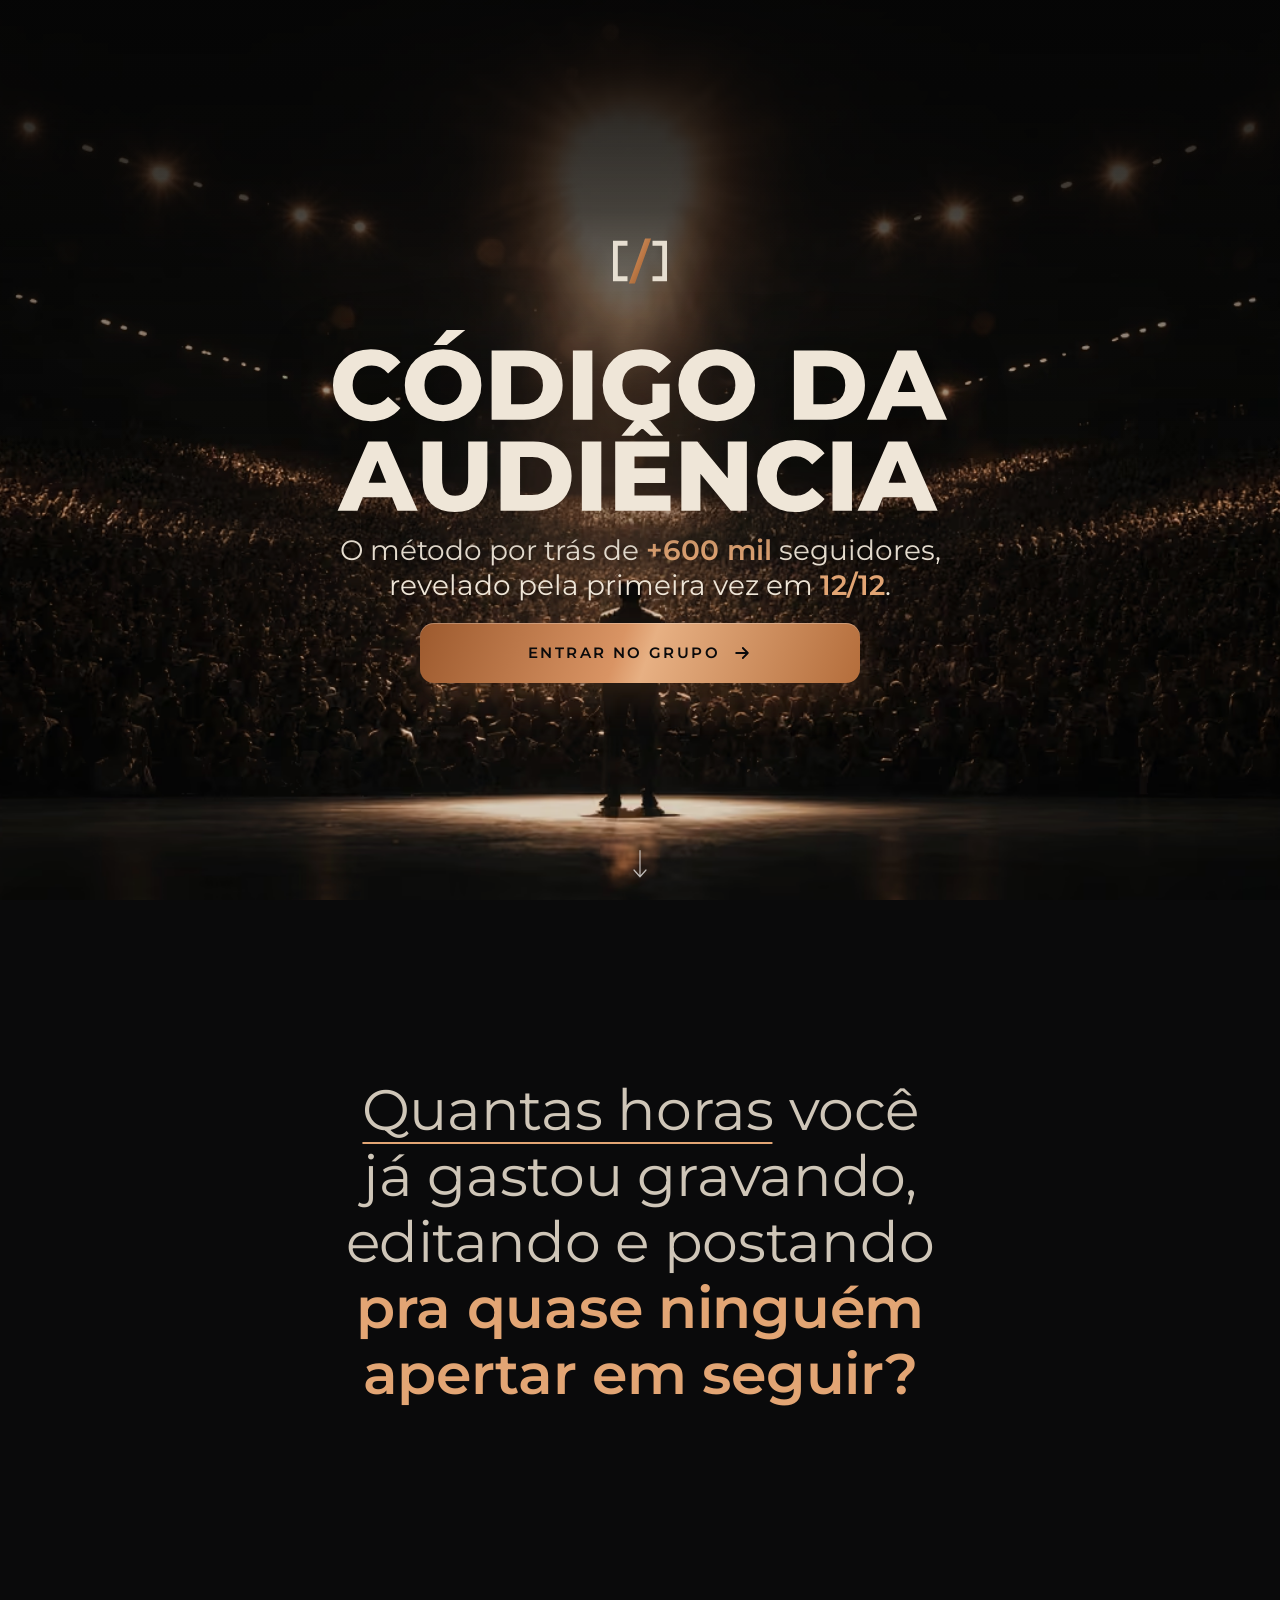
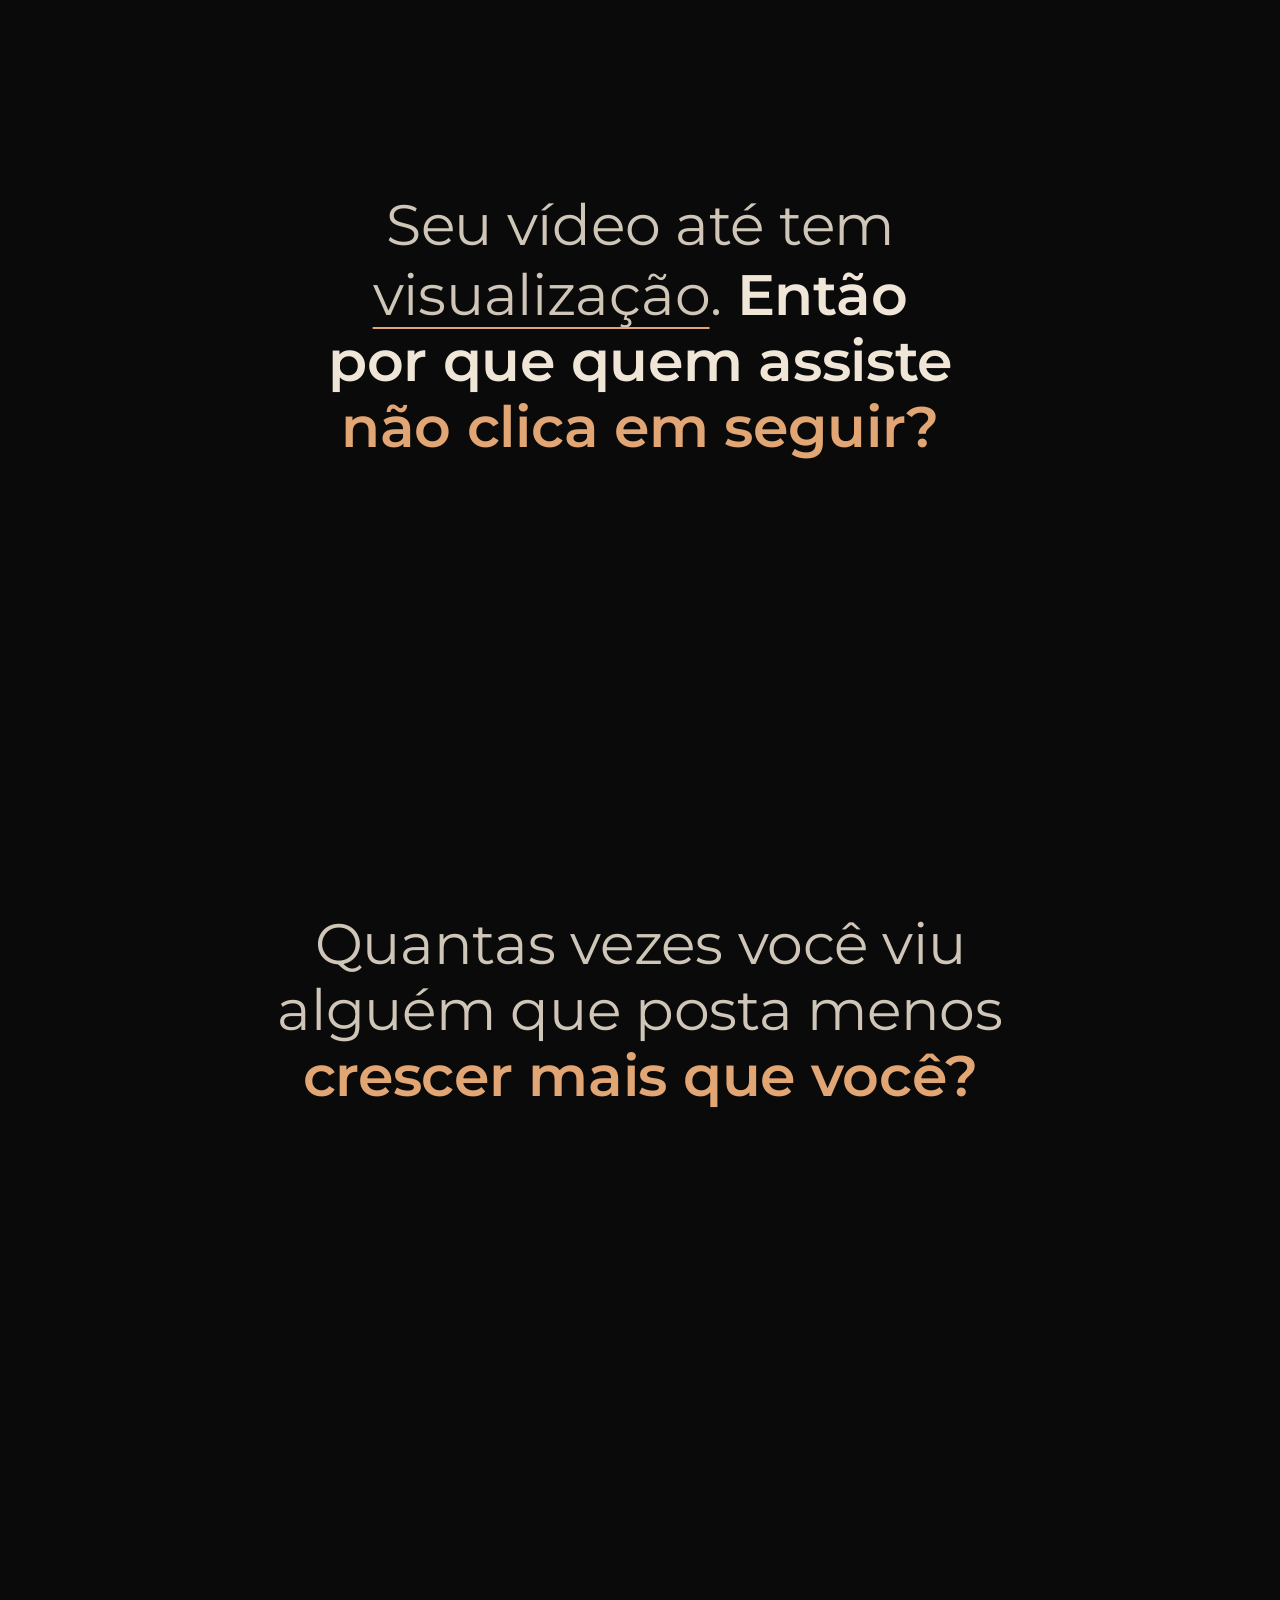
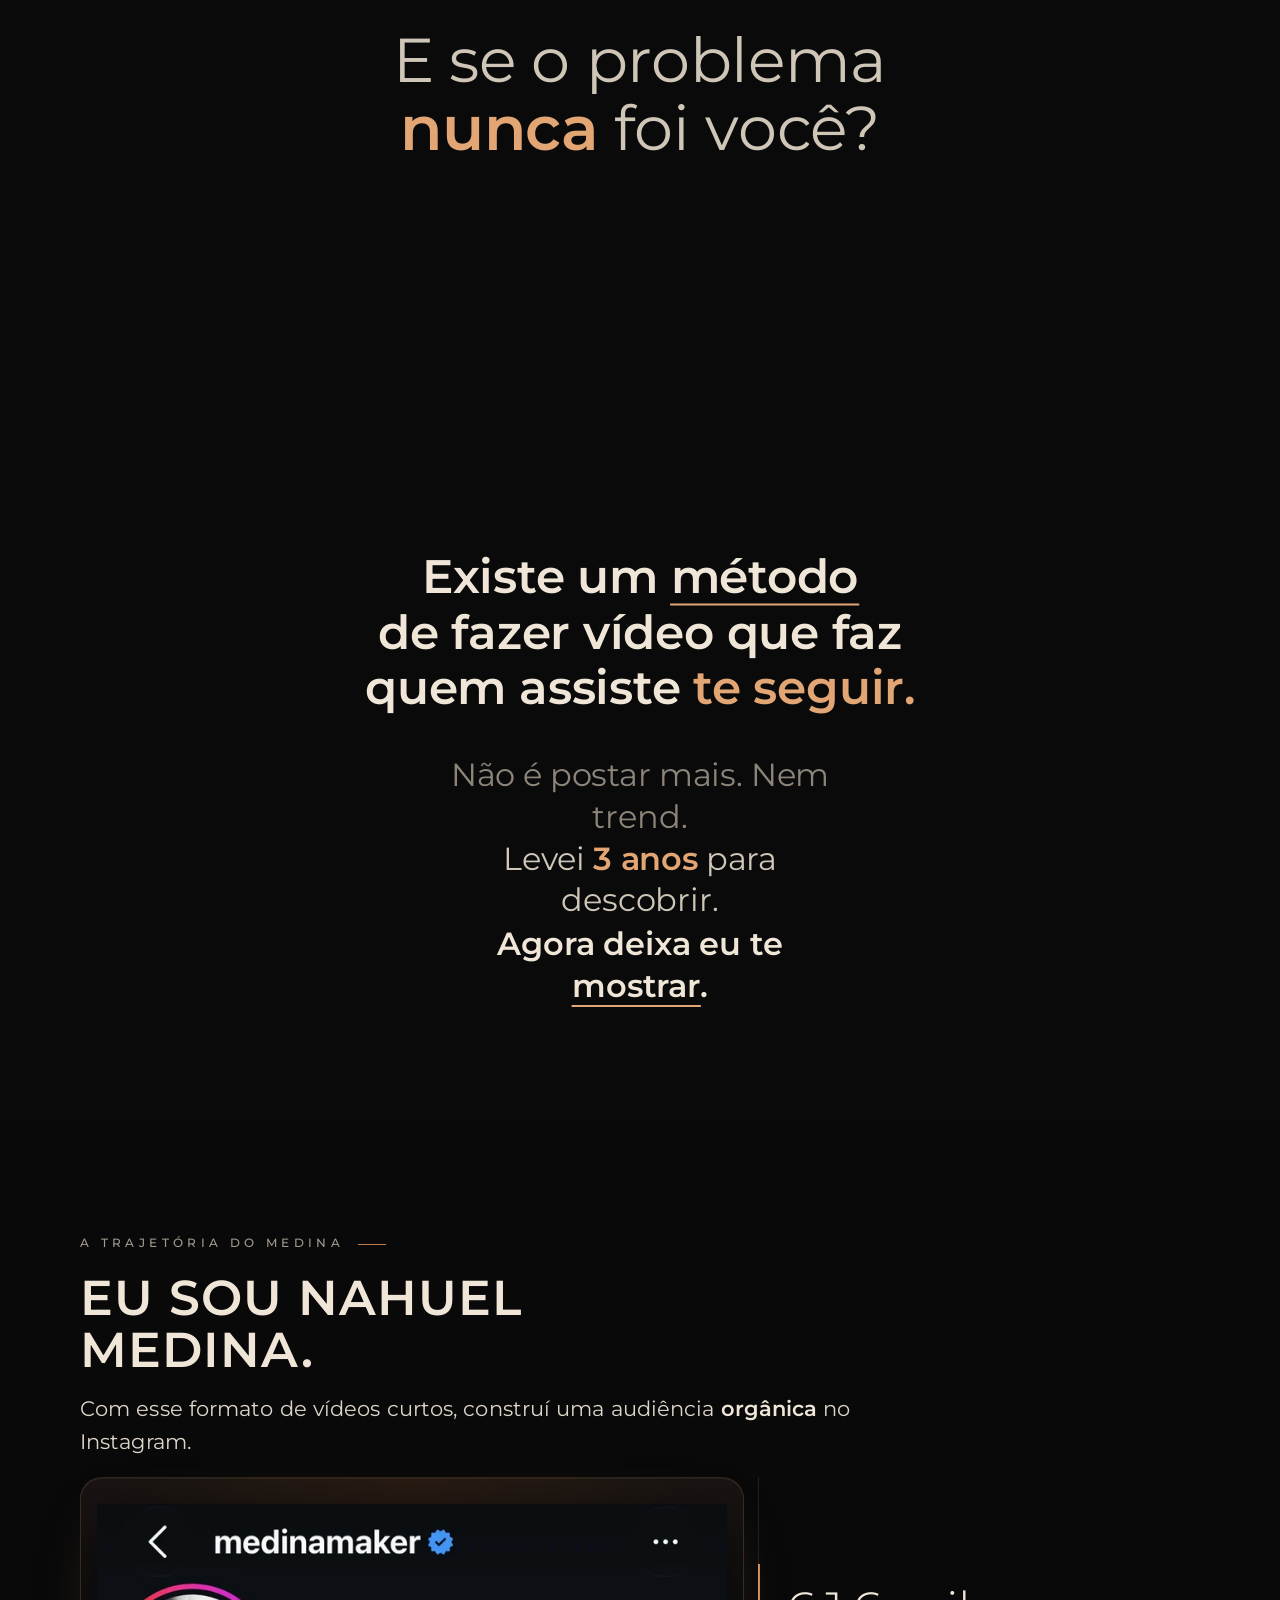
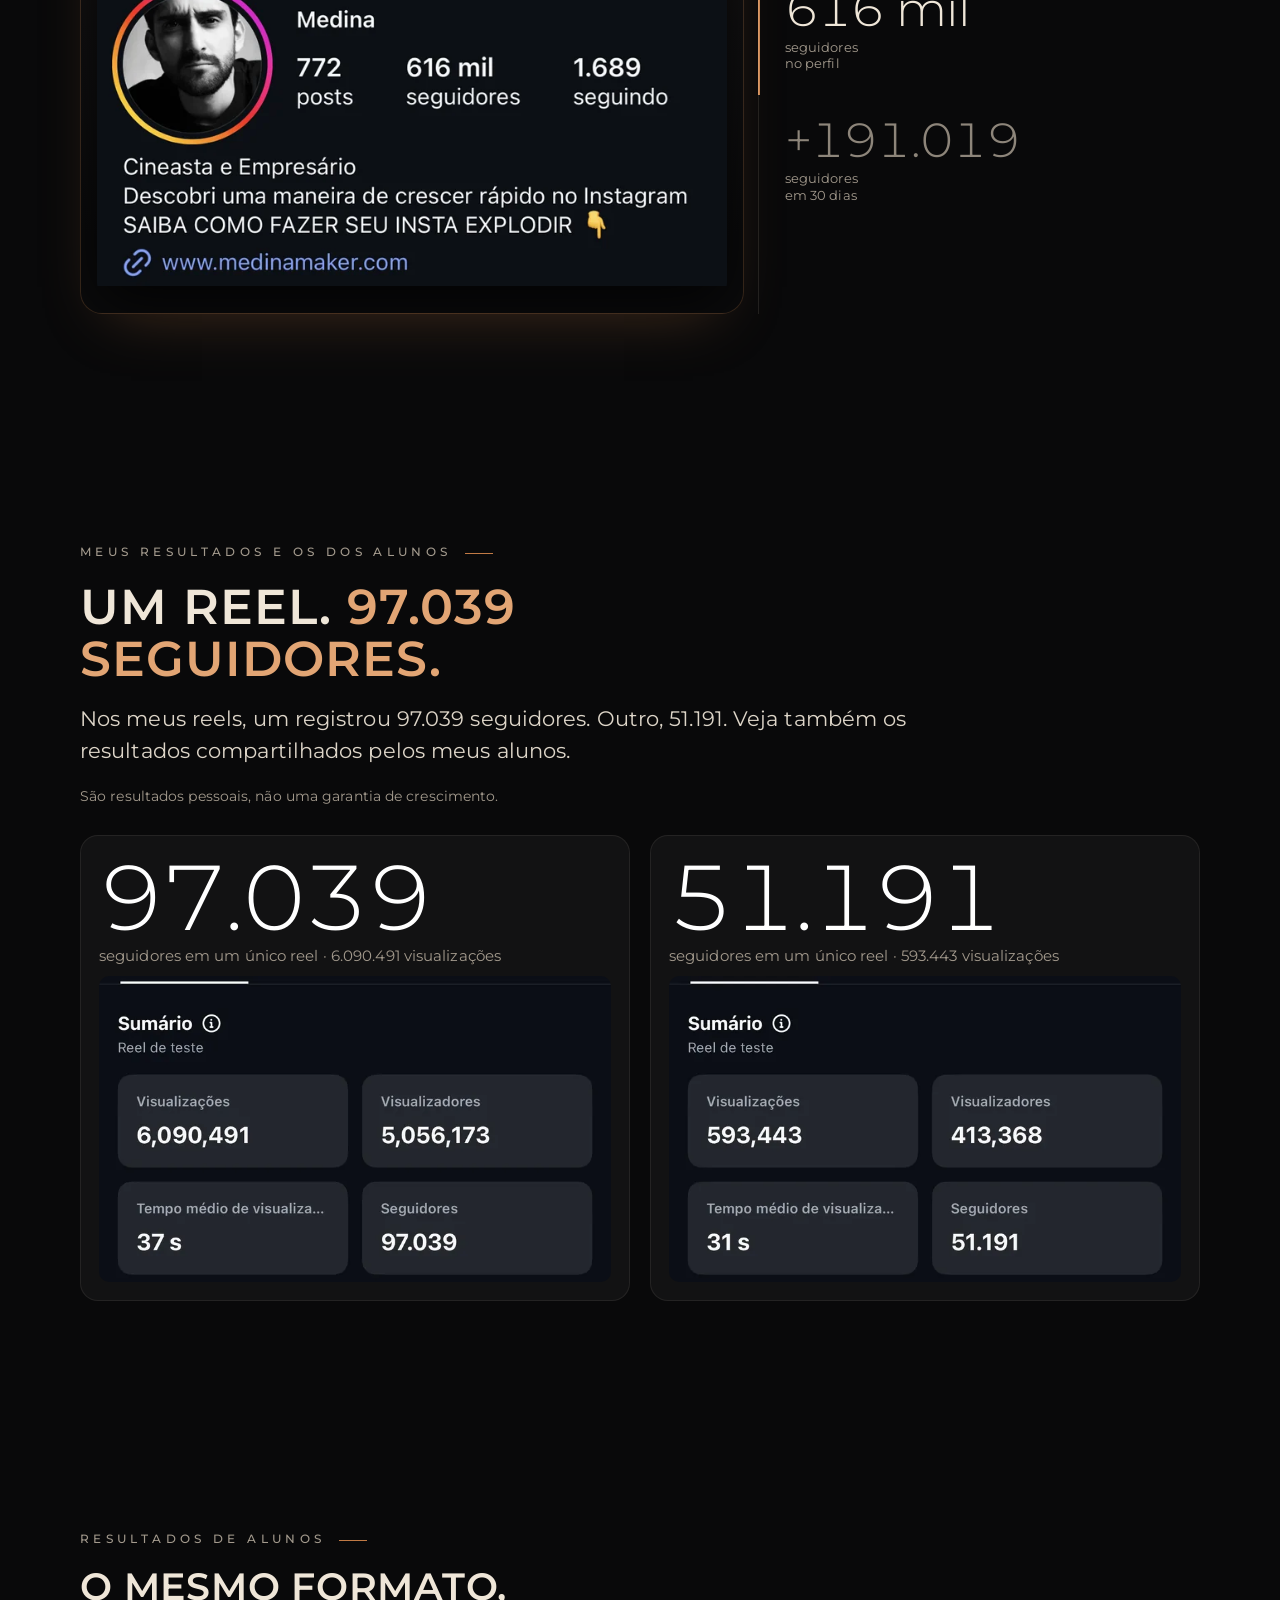
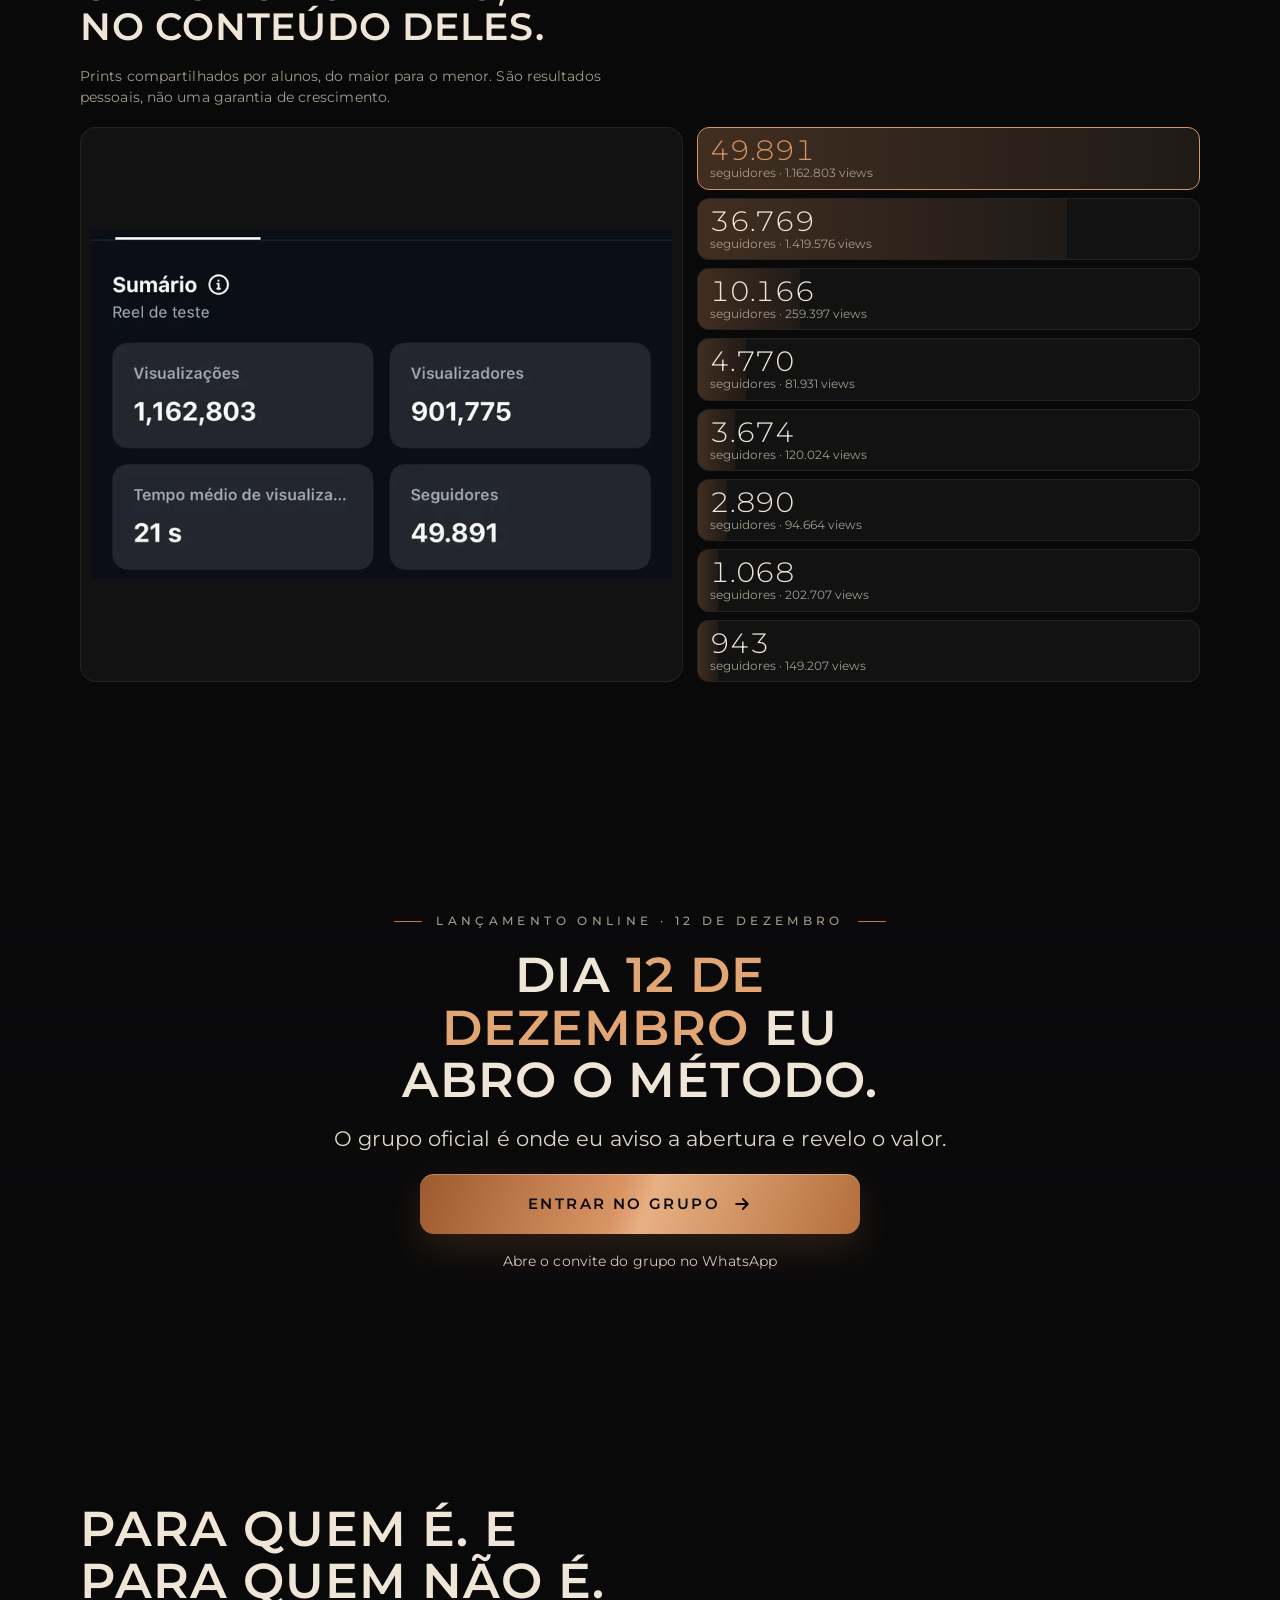
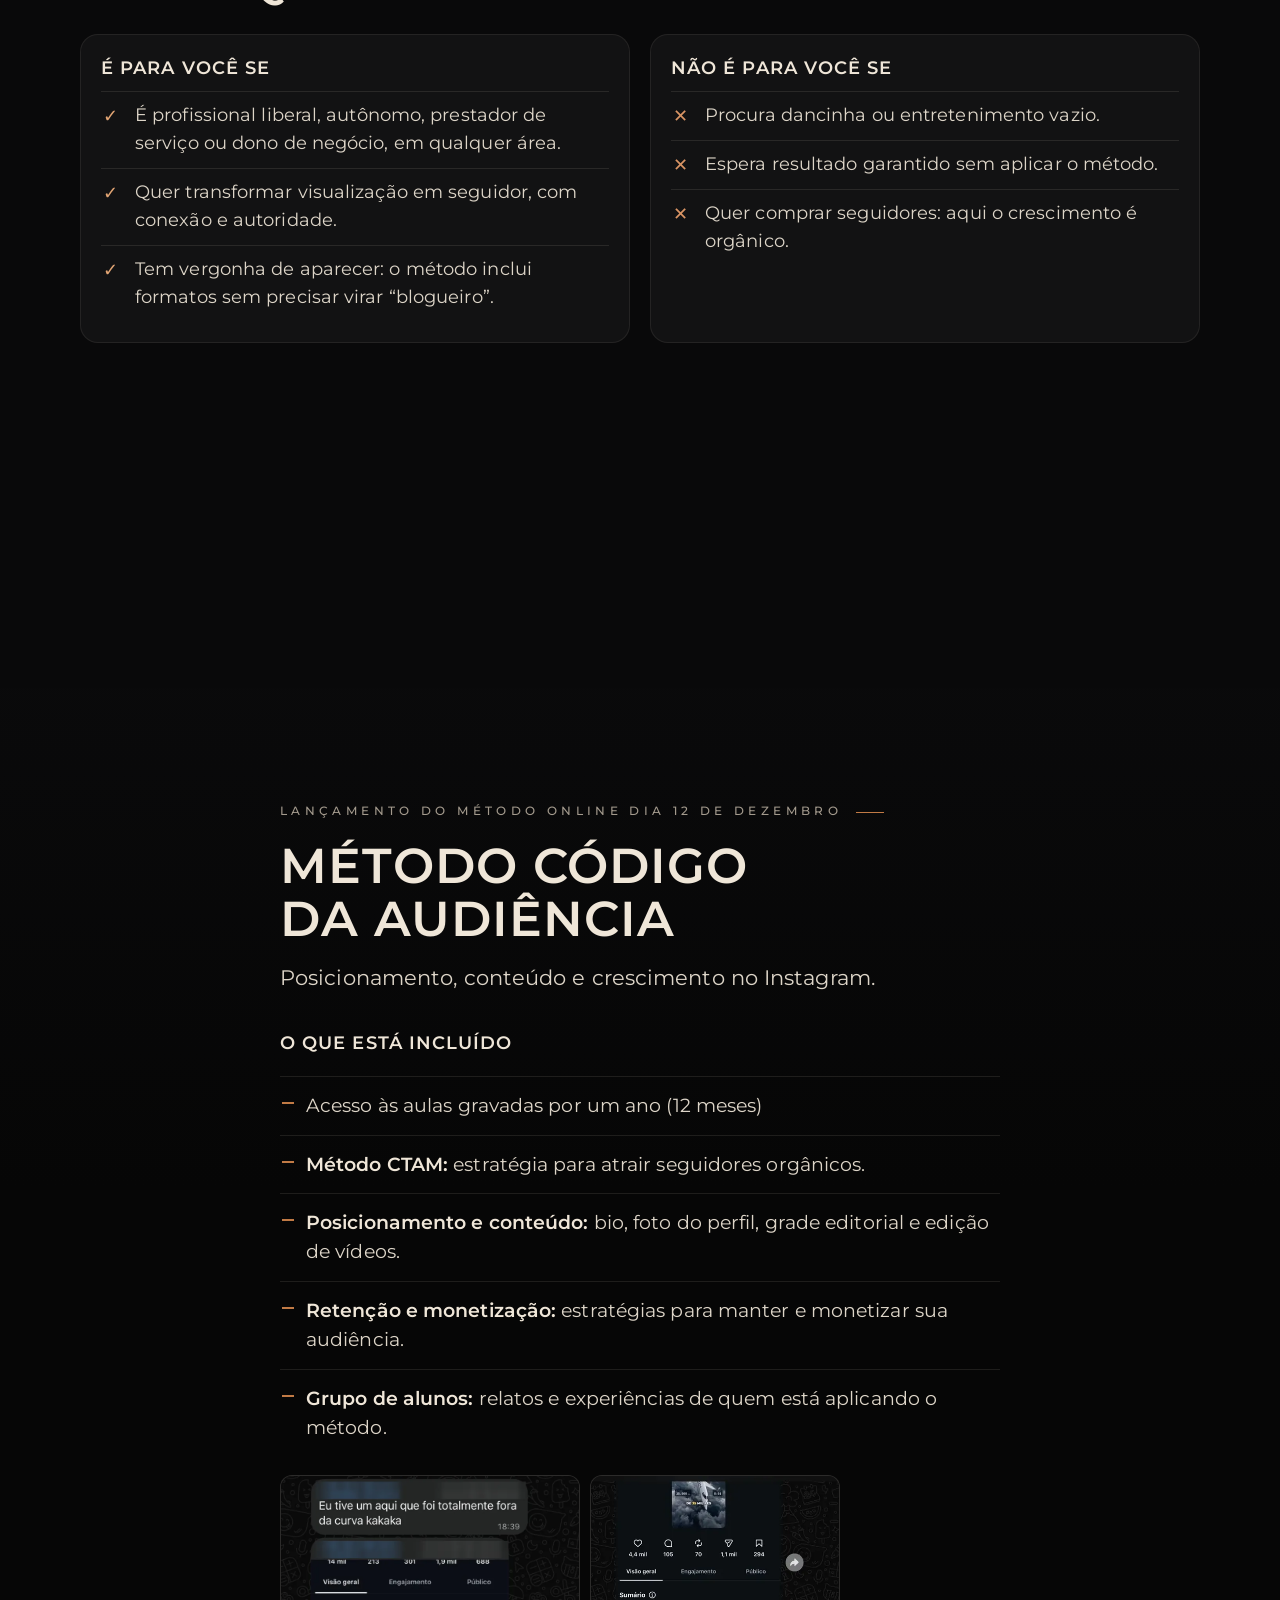
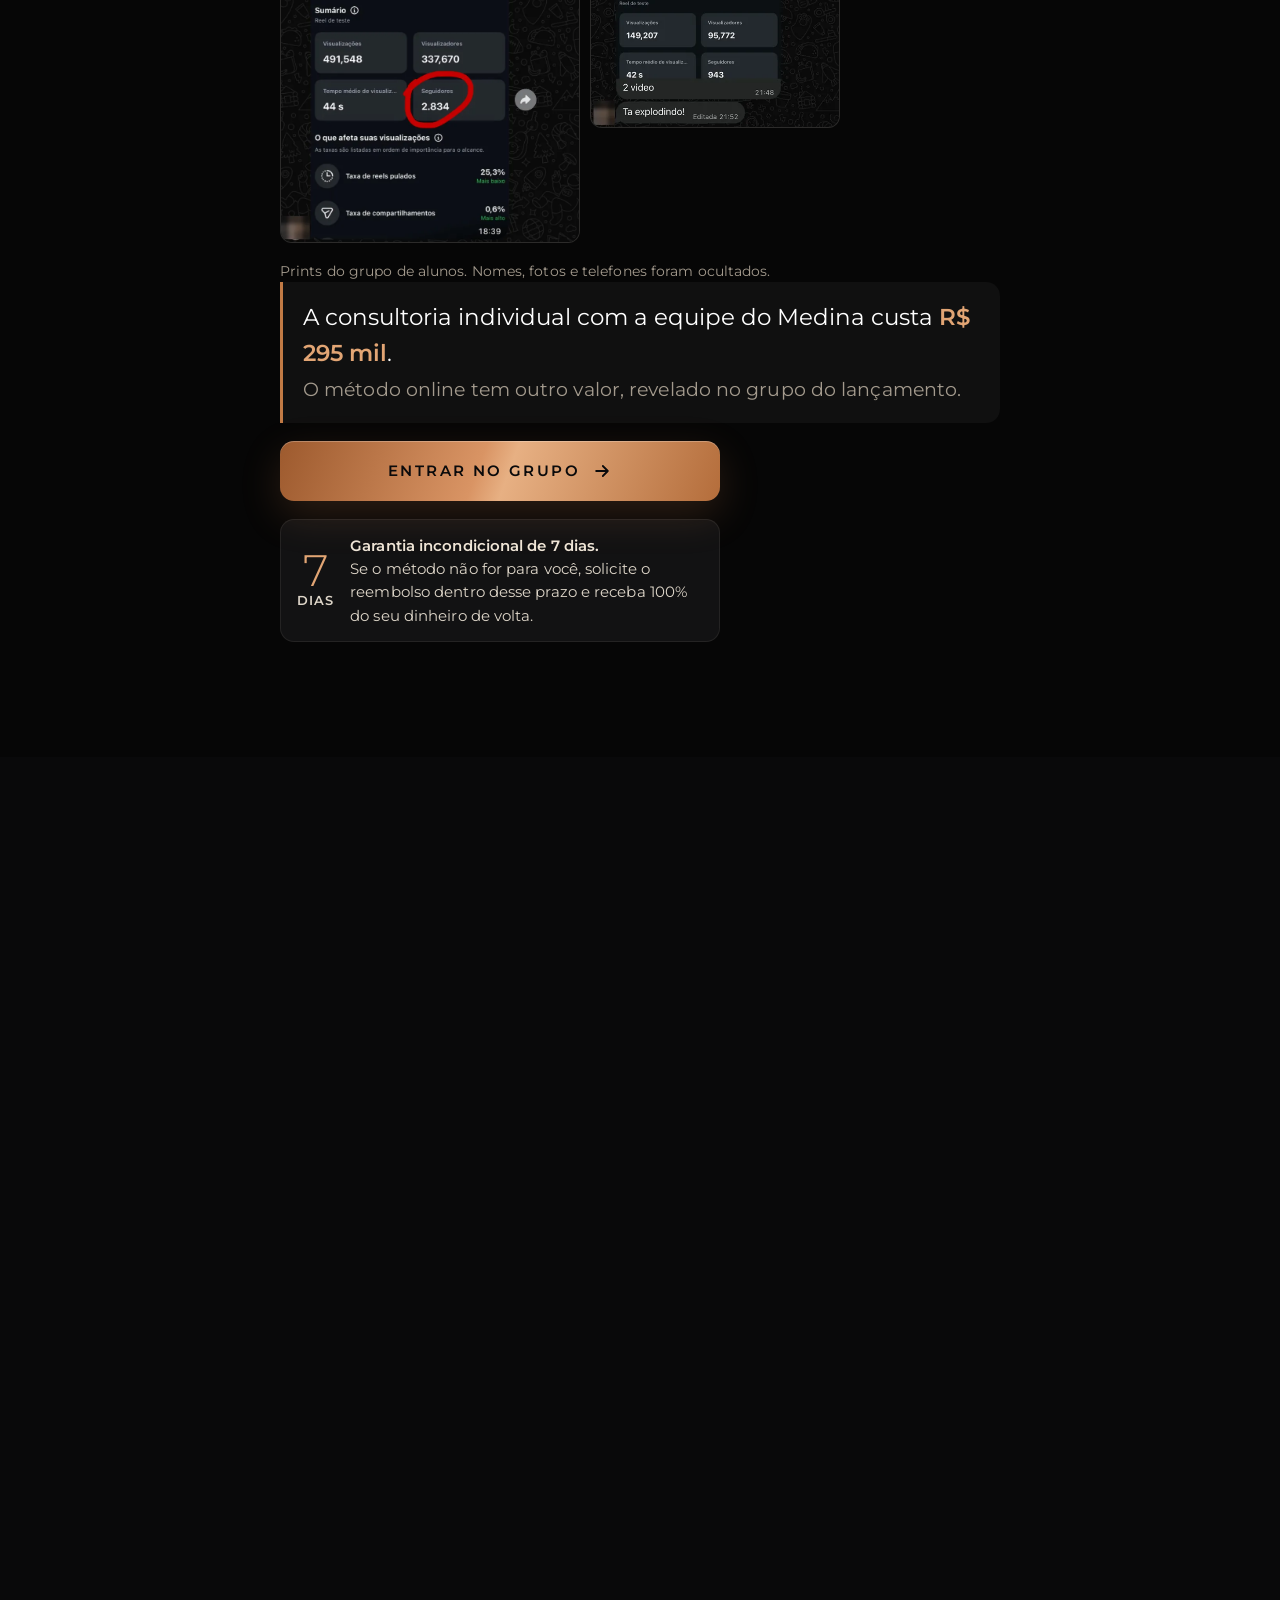
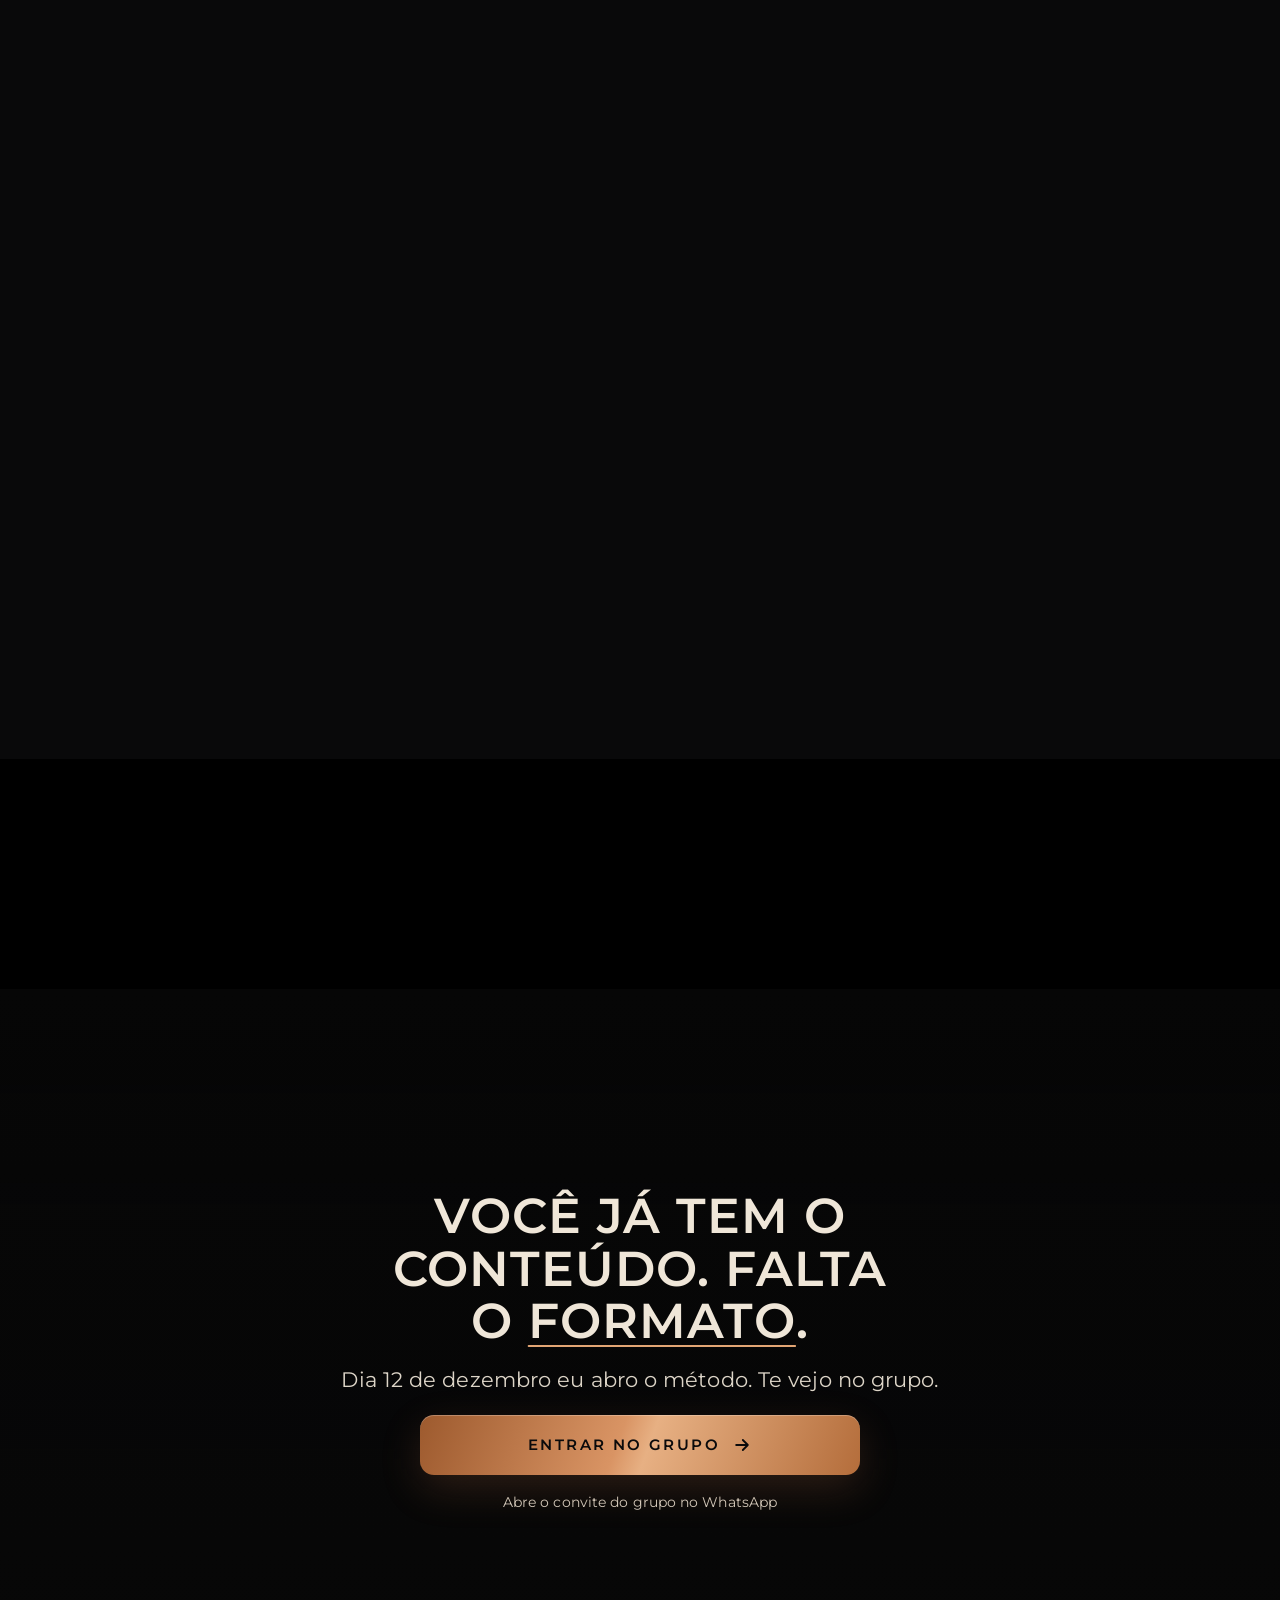
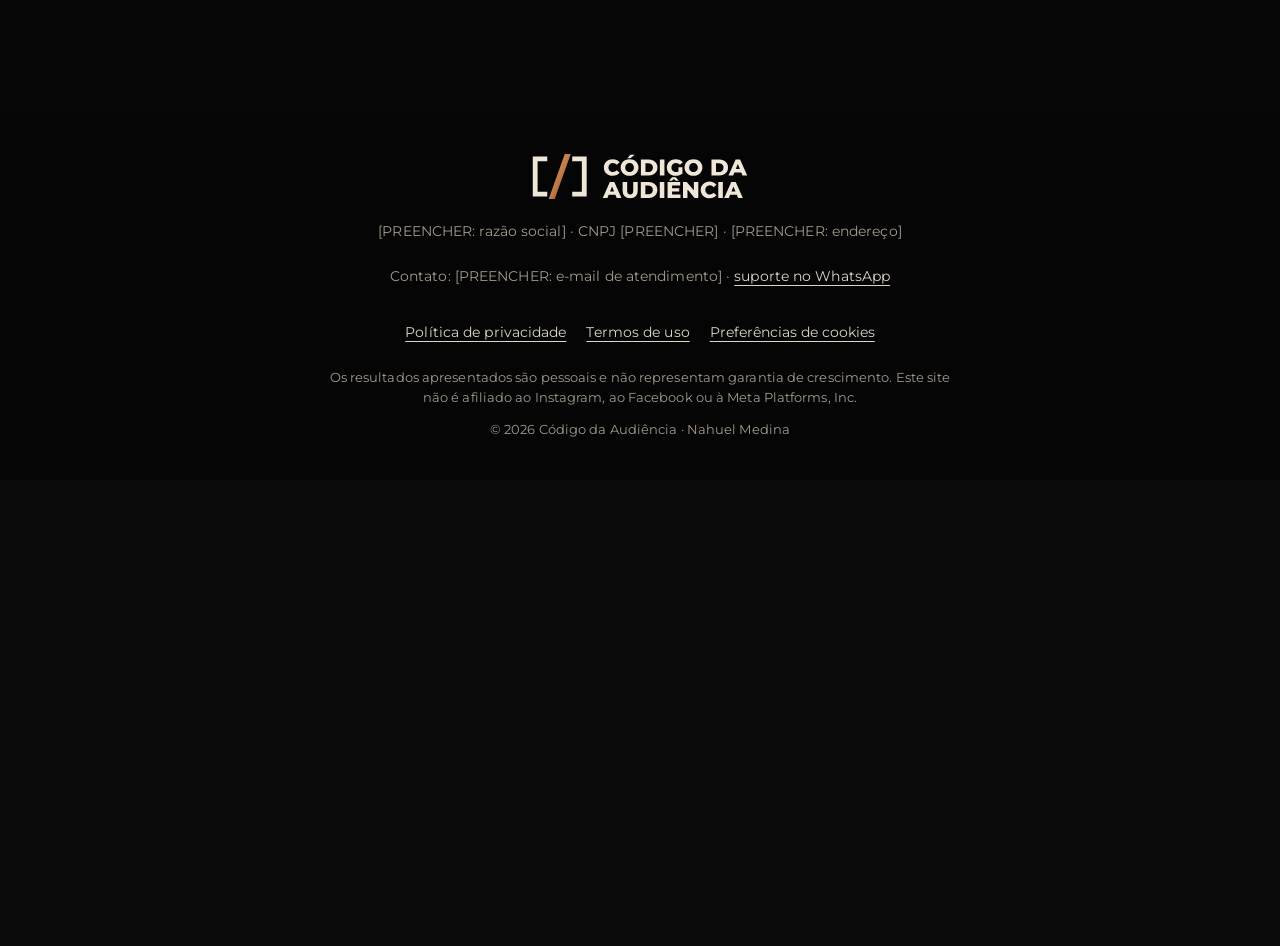
==== commit 5cf5999f: "Revert "Trajetória como ficha editorial: autor, frase e resultados em linhas finas" This reverts com" ====
--- a/index.html
+++ b/index.html
@@ -14,26 +14,26 @@
   <meta property="og:url" content="https://www.medinamaker.com/">
   <meta property="og:image" content="https://www.medinamaker.com/assets/immersive/codigo-da-audiencia-poster.webp">
   <meta name="twitter:card" content="summary_large_image">
-  <link rel="icon" href="/assets/icone.svg?v=0ee1822f" type="image/svg+xml">
-  <link rel="preload" href="/assets/fontes/montserrat-latin-600-normal.woff2?v=0ee1822f" as="font" type="font/woff2" crossorigin>
-  <link rel="preload" href="/assets/fontes/cormorant-garamond-latin-500-normal.woff2?v=0ee1822f" as="font" type="font/woff2" crossorigin>
-  <link rel="preload" as="image" href="/assets/marca/logo.svg?v=0ee1822f" fetchpriority="high">
+  <link rel="icon" href="/assets/icone.svg?v=c218581d" type="image/svg+xml">
+  <link rel="preload" href="/assets/fontes/montserrat-latin-600-normal.woff2?v=c218581d" as="font" type="font/woff2" crossorigin>
+  <link rel="preload" href="/assets/fontes/cormorant-garamond-latin-500-normal.woff2?v=c218581d" as="font" type="font/woff2" crossorigin>
+  <link rel="preload" as="image" href="/assets/marca/logo.svg?v=c218581d" fetchpriority="high">
   <script>(function(d){var r=d.documentElement,n=navigator,c=n.connection||{},m=matchMedia("(prefers-reduced-motion: reduce)").matches;
   var leve=(n.hardwareConcurrency&&n.hardwareConcurrency<=4)||(n.deviceMemory&&n.deviceMemory<=4)||c.saveData||/2g/.test(c.effectiveType||"");
   r.classList.add("js");if(!m)r.classList.add("mov");if(leve&&!m)r.classList.add("leve");})(document);</script>
-  <style>@font-face{font-family:Texto;src:url(/assets/fontes/montserrat-latin-300-normal.woff2?v=0ee1822f) format("woff2");font-weight:300;font-display:swap}@font-face{font-family:Texto;src:url(/assets/fontes/montserrat-latin-400-normal.woff2?v=0ee1822f) format("woff2");font-weight:400;font-display:swap}@font-face{font-family:Texto;src:url(/assets/fontes/montserrat-latin-500-normal.woff2?v=0ee1822f) format("woff2");font-weight:500;font-display:swap}@font-face{font-family:Texto;src:url(/assets/fontes/montserrat-latin-600-normal.woff2?v=0ee1822f) format("woff2");font-weight:600 800;font-display:swap}@font-face{font-family:Serifa;src:url(/assets/fontes/cormorant-garamond-latin-500-normal.woff2?v=0ee1822f) format("woff2");font-weight:400 600;font-display:swap}@font-face{font-family:Serifa;src:url(/assets/fontes/cormorant-garamond-latin-500-italic.woff2?v=0ee1822f) format("woff2");font-weight:400 600;font-style:italic;font-display:swap}@font-face{font-family:"Texto Fallback";src:local("Arial");size-adjust:112%;ascent-override:86%;descent-override:22%;line-gap-override:0%}@font-face{font-family:"Serifa Fallback";src:local("Times New Roman"),local("Georgia");size-adjust:92%;ascent-override:96%;descent-override:30%;line-gap-override:0%}:root{--fundo:#0a0a0b;--fundo2:#060606;--card:#151516;--grafite:#2a2a2d;--texto:#efe6d8;--marfim:#efe6d8;--cinza:#a39a8d;--laranja:#c17a45;--laranja2:#d99464;--cobre:#c17a45;--cobre-claro:#e2a574;--cobre-escuro:#8a4e27;--tinta:#0a0a0b;--linha:#efe6d81a;--verde:#c17a45;--verde2:#d08955;--g:clamp(18px,5vw,56px);--entra:cubic-bezier(.16,1,.3,1);--sai:cubic-bezier(.7,0,.84,0);--fonte:Texto,"Texto Fallback",system-ui,Arial,sans-serif;--serifa:Serifa,"Serifa Fallback",Georgia,serif}*,*::before,*::after{box-sizing:border-box}html{-webkit-text-size-adjust:100%;text-size-adjust:100%;scroll-padding-top:16px;background:var(--fundo)}body{margin:0;color:var(--texto);font:400 clamp(16px,.35vw + 15px,19px)/1.55 var(--fonte);-webkit-font-smoothing:antialiased;overflow-x:clip}h1,h2,h3,p,ul,ol,figure{margin:0}ul,ol{padding:0;list-style:none}img,svg{display:block;max-width:100%}img{height:auto}a{color:inherit}button{font:inherit;color:inherit;cursor:pointer}a,button,summary{-webkit-tap-highlight-color:transparent;touch-action:manipulation}:focus-visible{outline:3px solid #fff;outline-offset:3px;border-radius:4px}[hidden]{display:none!important}strong{font-weight:700;color:#fff}.pular{position:fixed;z-index:60;top:8px;left:8px;padding:12px 16px;background:#fff;color:var(--fundo);font-weight:700;border-radius:8px;transform:translateY(-200%)}.pular:focus{transform:none}.palco{position:fixed;inset:0 0 auto;height:100vh;height:100lvh;z-index:-1;overflow:hidden;background:var(--fundo);--p:0;--h:0}.palco__foto,.palco__foto img{position:absolute;inset:0;width:100%;height:100%}.palco__foto img{object-fit:cover;object-position:50% 50%}.palco__desfoque{position:absolute;inset:0;background:url(/assets/immersive/palco-r-desfoque.webp?v=0ee1822f) 50% 50%/cover;opacity:calc(var(--p) * 1.15)}.palco__sombra{position:absolute;inset:0;background:#060606;opacity:calc(.12 + var(--p) * .66)}.palco__luz{position:absolute;inset:0;background:radial-gradient(ellipse 70% 45% at 50% 0%,#ffd9b833,#ffd9b800 70%);opacity:var(--h)}@media (min-aspect-ratio:4/3){.palco__desfoque{background-image:url(/assets/immersive/palco-d-desfoque.webp?v=0ee1822f)}}.cta{position:relative;display:inline-flex;align-items:center;justify-content:center;gap:12px;width:100%;max-width:440px;min-height:60px;padding:14px 22px;border-radius:14px;overflow:hidden;font-weight:700;font-size:clamp(16px,.4vw + 15px,19px);line-height:1.15;text-decoration:none;text-align:center;transition:transform .16s var(--entra),background-color .16s}.cta svg{flex:none;width:20px;height:20px;fill:none;stroke:currentColor;stroke-width:2.2;stroke-linecap:round;stroke-linejoin:round}.cta:active{transform:scale(.97)}.cta--principal{background:var(--verde);color:#fff;box-shadow:0 10px 30px #c17a4555}.cta--contorno{border:1px solid #ffffff55;color:#fff}.cta--principal::after{content:"";position:absolute;inset:0;background:linear-gradient(105deg,#fff0 35%,#ffffff40 50%,#fff0 65%);transform:translateX(-120%);pointer-events:none}@media (hover:hover) and (pointer:fine){.cta--principal:hover{background:var(--verde2)}.cta--contorno:hover{background:#ffffff14}}.micro{font-size:14px;color:#d3cbbe;line-height:1.4}.link{display:inline-flex;align-items:center;gap:8px;min-height:44px;font-weight:600;text-decoration:underline;text-decoration-color:var(--laranja);text-decoration-thickness:2px;text-underline-offset:6px}.progresso{position:fixed;z-index:29;inset:0 0 auto;height:3px;opacity:0;transition:opacity .3s}.progresso i{display:block;height:100%;background:var(--laranja);transform-origin:left;transform:scaleX(var(--h,0))}.na-historia .progresso{opacity:1}.pular-oferta{position:fixed;z-index:28;left:50%;bottom:max(16px,env(safe-area-inset-bottom));transform:translate(-50%,200%);display:inline-flex;align-items:center;gap:8px;min-height:44px;padding:0 16px;border-radius:999px;background:#060606d9;border:1px solid #ffffff33;color:#fff;font-size:14px;font-weight:600;text-decoration:none;white-space:nowrap;opacity:0;transition:transform .35s var(--entra),opacity .3s}.na-historia .pular-oferta{transform:translate(-50%,0);opacity:1}.topo{position:relative;min-height:100svh;display:grid;place-items:center;padding:max(72px,env(safe-area-inset-top) + 64px) var(--g) 76px;text-align:center}.topo__conteudo{display:grid;justify-items:center;gap:12px;width:100%;--p:0;opacity:calc(1 - var(--p) * 1.5);transform:translate3d(0,calc(var(--p) * -36px),0)}.topo__logo{width:min(88vw,46svh * 3.31,620px)}.topo__logo img{width:100%;filter:drop-shadow(0 8px 30px #0008)}.topo__sub{max-width:24ch;margin-top:6px;font-size:clamp(19px,1vw + 16px,28px);line-height:1.25;font-weight:500;text-wrap:balance;text-shadow:0 2px 16px #000c}.topo__prova{font-size:clamp(14px,.3vw + 13px,17px);letter-spacing:.02em;text-shadow:0 2px 12px #000c;padding:6px 14px;border-radius:999px;background:#060606b3;border:1px solid #ffffff26}.topo__prova strong{color:var(--laranja2)}.topo .cta{margin-top:8px}.topo .micro{text-shadow:0 1px 10px #000;max-width:34ch}.rolar{position:absolute;left:50%;bottom:max(10px,env(safe-area-inset-bottom));transform:translateX(-50%);display:grid;place-items:center;width:44px;height:52px;color:#ffffffb3}.rolar svg{width:18px;height:30px;fill:none;stroke:currentColor;stroke-width:1.6;stroke-linecap:round;stroke-linejoin:round}@media (max-height:560px){.topo{padding-top:64px;padding-bottom:56px}.topo__logo{width:min(60vw,40svh * 3.31)}.topo__conteudo{gap:8px}.topo__sub{font-size:17px;max-width:40ch}.cta{min-height:52px}.rolar{display:none}}.historia{position:relative}.tela{min-height:64svh;display:grid;place-items:center;padding:8svh var(--g)}.fala{max-width:20ch;text-align:center;font-size:clamp(27px,3.2vw + 16px,58px);line-height:1.16;font-weight:500;letter-spacing:-.02em;color:#efe6d8}.fala--grande{font-size:clamp(34px,4.6vw + 18px,84px);font-weight:700}.ln{display:block;overflow:hidden;padding-bottom:.08em;margin-bottom:-.08em}.ln>span{display:block}.secao,.chamada,.fechamento{position:relative;padding:clamp(52px,9vw,128px) var(--g)}.secao{background:#0a0a0bf5}.oferta{background:linear-gradient(180deg,#0a0a0bf5,#060606 30%)}.chamada{background:linear-gradient(180deg,#0a0a0bf5,#0a0a0bb3 40%,#0a0a0bf5);text-align:center}.fechamento{background:linear-gradient(180deg,#060606,#060606cc 30%,#06060699);text-align:center;padding-block:clamp(96px,16vw,200px)}.cv{content-visibility:auto;contain-intrinsic-size:auto 900px}.miolo{max-width:1120px;margin-inline:auto;display:grid;grid-template-columns:minmax(0,1fr);gap:18px;justify-items:start}.miolo--estreito{max-width:720px}.miolo--centro{justify-items:center;text-align:center}.rotulo{font-size:13px;font-weight:700;letter-spacing:.14em;text-transform:uppercase;color:var(--laranja2)}.titulo{font-size:clamp(32px,4vw + 16px,72px);line-height:1.04;font-weight:800;letter-spacing:-.03em;text-wrap:balance;max-width:18ch}.titulo--menor{font-size:clamp(28px,2.6vw + 16px,48px)}.miolo--centro .titulo{max-width:16ch}.laranja{color:var(--laranja2)}.lead{max-width:60ch;font-size:clamp(17px,.5vw + 15.5px,21px);color:#ddd5c8}.subtitulo{margin-top:18px;font-size:clamp(20px,1vw + 16px,26px);font-weight:700;letter-spacing:-.01em}.aviso{font-size:14px;color:var(--cinza);max-width:65ch}.dupla{display:grid;grid-template-columns:repeat(2,minmax(0,1fr));gap:10px;width:100%;margin-top:10px}.dupla--listas{grid-template-columns:minmax(0,1fr)}@media (min-width:768px){.dupla,.dupla--listas{grid-template-columns:repeat(2,minmax(0,1fr));gap:20px}}.prova{display:grid;gap:10px;align-content:start;padding:clamp(12px,3vw,18px);border-radius:18px;background:var(--card);border:1px solid var(--linha)}.prova figcaption{display:grid;gap:4px}.prova__num{font-size:clamp(30px,8.4vw,92px);line-height:.95;font-weight:800;letter-spacing:-.04em;font-variant-numeric:tabular-nums;color:#fff}.prova__txt{color:var(--cinza);font-size:clamp(12.5px,.5vw + 11px,15px);line-height:1.35}.prova__img img{width:100%;border-radius:10px}.ranking{display:grid;gap:14px;width:100%}.ranking__tela{position:relative;display:grid;grid-template:minmax(0,1fr)/minmax(0,1fr);place-items:center;min-height:0;border-radius:16px;background:var(--card);border:1px solid var(--linha);padding:10px;overflow:hidden}.ranking__tela img{grid-area:1/1;width:100%;height:100%;object-fit:contain;border-radius:8px;opacity:0;transform:scale(.985);transition:opacity .45s var(--entra),transform .6s var(--entra)}.ranking__tela img.on{opacity:1;transform:none}.ranking__lista{display:grid;grid-template-columns:repeat(2,minmax(0,1fr));gap:8px}.ranking__lista button{position:relative;display:grid;align-content:center;gap:2px;width:100%;min-height:52px;height:100%;padding:8px 12px;border-radius:12px;border:1px solid var(--linha);background:#151516;text-align:left;overflow:hidden;transition:border-color .25s}.ranking__lista button::before{content:"";position:absolute;inset:0 auto 0 0;width:var(--w);background:linear-gradient(90deg,#c17a4540,#c17a451a);transform-origin:left;transition:transform .8s var(--entra) calc(var(--d,0ms) + 200ms)}.ranking__lista button>*{position:relative}.ranking__lista b{font-size:clamp(20px,1.2vw + 16px,28px);line-height:1;font-weight:800;letter-spacing:-.02em;font-variant-numeric:tabular-nums}.ranking__lista small{font-size:11.5px;line-height:1.25;color:var(--cinza)}.ranking__lista button[aria-pressed=true]{border-color:var(--laranja2)}.ranking__lista button[aria-pressed=true] b{color:var(--laranja2)}@media (min-width:768px){.ranking{grid-template-columns:1.2fr 1fr;align-items:stretch}.ranking__lista{grid-template-columns:minmax(0,1fr)}.ranking__tela{min-height:360px}}.lista-card{padding:20px;border-radius:18px;background:var(--card);border:1px solid var(--linha)}.lista-card h3{font-size:20px;font-weight:700;margin-bottom:8px}.lista-card li{position:relative;padding:10px 0 10px 34px;font-size:.95em;border-top:1px solid var(--linha);color:#ddd5c8}.lista-card li::before{position:absolute;left:2px;top:11px;font-weight:800;font-size:18px}.sim li::before{content:"✓";color:#d99464}.nao li::before{content:"✕";color:var(--laranja2)}.capas{display:grid;grid-template-columns:repeat(3,minmax(0,1fr));gap:10px;width:100%;margin-top:8px}@media (min-width:600px){.capas{gap:14px}}@media (min-width:1024px){.capas{grid-template-columns:repeat(5,minmax(0,1fr));gap:18px}.capas li:nth-child(n+6){transform:translateX(50%)}}.capas img{width:100%;aspect-ratio:3/4;object-fit:cover;border-radius:12px}.capas figcaption{display:grid;gap:2px;margin-top:6px;font-weight:700;font-size:clamp(12px,.6vw + 10px,15px);line-height:1.2}.capas figcaption span{font-size:10.5px;letter-spacing:.12em;text-transform:uppercase;color:var(--laranja2)}.incluido{width:100%}.incluido>li{position:relative;padding:14px 0 14px 26px;border-top:1px solid var(--linha);color:#ddd5c8}.incluido>li::before{content:"";position:absolute;left:2px;top:25px;width:12px;height:2px;background:var(--laranja)}.grupo{display:grid;grid-template-columns:1.2fr 1fr;gap:10px;width:100%;max-width:560px;align-items:start}.grupo figure{min-height:0;border-radius:12px;overflow:hidden;border:1px solid var(--linha);background:var(--card)}.grupo img{width:100%;height:100%;object-fit:contain}.ancora{width:100%;padding:18px 20px;border-left:3px solid var(--laranja);background:#ffffff0a;border-radius:0 14px 14px 0;display:grid;gap:4px}.ancora p:first-child{font-size:clamp(18px,.8vw + 16px,23px);font-weight:600;color:#fff}.ancora p:last-child{color:var(--cinza)}.garantia{display:grid;grid-template-columns:auto 1fr;gap:16px;align-items:center;width:100%;max-width:440px;padding:14px 16px;border-radius:14px;border:1px solid var(--linha);font-size:15px;color:#ddd5c8}.garantia__num{font-weight:800;text-transform:uppercase;letter-spacing:.08em;font-size:13px;text-align:center}.garantia__num span{display:block;font-size:44px;line-height:.9;color:var(--laranja2)}.preco{font-size:clamp(40px,5vw + 16px,68px);font-weight:800;letter-spacing:-.03em;line-height:1}.preco span{font-size:.4em;color:var(--cinza);letter-spacing:0}.faq{width:100%}.faq details{border-bottom:1px solid var(--linha)}.faq summary{position:relative;list-style:none;min-height:56px;padding:17px 44px 17px 0;font-weight:600;cursor:pointer}.faq summary::-webkit-details-marker{display:none}.faq summary::after{content:"+";position:absolute;right:6px;top:12px;font-size:26px;font-weight:400;color:var(--laranja2);transition:transform .2s var(--entra)}.faq details[open] summary::after{transform:rotate(45deg)}.faq details p{padding:0 44px 20px 0;color:#ddd5c8;max-width:65ch}.pos{background:#000}.pos__print{container-type:size;width:min(100%,400px);height:min(70vh,640px);border-radius:14px;overflow:hidden;border:1px solid var(--linha)}.pos__rolo{height:100%;overflow:hidden;-webkit-mask-image:linear-gradient(#000 85%,#0000);mask-image:linear-gradient(#000 85%,#0000)}.pos__rolo img{width:100%}html:not(.mov) .pos__rolo{overflow-y:auto;-webkit-mask-image:none;mask-image:none}.rodape{position:relative;background:#050505;padding:40px var(--g) calc(40px + env(safe-area-inset-bottom));display:grid;gap:12px;justify-items:center;text-align:center;font-size:14px;color:var(--cinza)}.rodape img{width:84px;margin-bottom:8px}.rodape nav{display:flex;flex-wrap:wrap;justify-content:center;gap:4px 20px}.rodape nav a,.rodape nav button,.rodape p a{display:inline-flex;align-items:center;min-height:44px;color:#ddd5c8;background:none;border:0;padding:0;text-decoration:underline;text-underline-offset:4px}.rodape__nota{max-width:70ch;font-size:13px}.cookies{position:fixed;z-index:50;left:max(10px,env(safe-area-inset-left));right:max(10px,env(safe-area-inset-right));bottom:max(10px,env(safe-area-inset-bottom));max-width:560px;margin-inline:auto;display:flex;flex-wrap:wrap;align-items:center;justify-content:space-between;gap:8px 14px;padding:12px 14px;border-radius:14px;background:#060606f2;border:1px solid #ffffff33;font-size:13.5px;line-height:1.4;box-shadow:0 10px 40px #000a}.cookies p{flex:1 1 220px}.cookies a{color:#fff}.cookies div{display:flex;gap:8px}.cookies button{min-height:44px;padding:0 16px;border-radius:10px;border:1px solid #ffffff55;background:transparent;font-weight:700}.cookies .cookies__sim{background:#fff;color:var(--fundo);border-color:#fff}.som{position:fixed;z-index:25;left:max(12px,env(safe-area-inset-left));bottom:max(12px,env(safe-area-inset-bottom));display:inline-flex;align-items:center;gap:9px;min-width:44px;min-height:44px;padding:0 14px;border:1px solid #ffffff2e;border-radius:999px;background:#060606cc;color:#fff;font-family:inherit;font-size:12px;font-weight:600;letter-spacing:.04em}.som__barras{display:inline-flex;align-items:flex-end;gap:2px;height:14px}.som__barras i{display:block;width:2px;height:14px;border-radius:1px;background:currentColor;transform-origin:bottom;transform:scaleY(.3)}.som[aria-pressed=true] .som__barras i{background:var(--laranja2)}@media (max-width:767px){.som__texto{position:absolute;width:1px;height:1px;overflow:hidden;clip-path:inset(50%)}}@media (min-width:1024px){.tela{min-height:76svh}}@media (min-width:1920px){.miolo{max-width:1240px}}@media (orientation:landscape) and (max-height:480px){.topo{padding:56px var(--g) 16px}.topo__conteudo{grid-template-columns:minmax(0,.8fr) minmax(0,1fr);column-gap:28px;align-items:center;justify-items:start;text-align:left}.topo__logo{grid-row:1 / span 4;width:100%;max-width:min(38vw,70svh * 3.31)}.topo__sub{margin:0;font-size:17px;max-width:none}.topo .cta{margin-top:2px;min-height:48px}.rolar{display:none}.tela{min-height:100svh}.fala{font-size:clamp(22px,5.4svh + 6px,34px);max-width:30ch}.fala--grande{font-size:clamp(28px,8svh + 6px,44px)}}.mov [data-tela] .ln>span{transform:translate3d(0,105%,0);opacity:0;transition:transform .6s var(--entra) calc(var(--i,0) * 70ms),opacity .45s var(--entra) calc(var(--i,0) * 70ms)}.mov [data-tela].ok .ln>span{transform:none;opacity:1}.mov [data-tela] [data-r]{opacity:0;transform:translate3d(0,16px,0);transition:opacity .55s var(--entra) var(--d,0ms),transform .55s var(--entra) var(--d,0ms)}.mov [data-tela].ok [data-r]{opacity:1;transform:none}.mov [data-tela] .ranking__lista button::before{transform:scaleX(0)}.mov [data-tela].ok .ranking__lista button::before{transform:none}.mov .ja .ln>span,.mov .ja [data-r],.mov .ja .ranking__lista button::before{transition:none}.mov:not(.leve) .cta--principal.visivel::after{animation:respiro 4s var(--entra) infinite}.mov:not(.leve) .som[aria-pressed=true] .som__barras i{animation:barra .9s ease-in-out infinite alternate}.mov .som[aria-pressed=true] .som__barras i:nth-child(2){animation-delay:-.3s}.mov .som[aria-pressed=true] .som__barras i:nth-child(3){animation-delay:-.6s}.mov .som[aria-pressed=true] .som__barras i:nth-child(4){animation-delay:-.15s}.mov:not(.leve) .ok [data-glitch]{animation:glitch 1.6s steps(1) .7s 1}.mov .ok .pos__rolo img{animation:rolo 18s ease-in-out 1.2s infinite alternate}.mov .pos__print:active .pos__rolo img{animation-play-state:paused}@keyframes respiro{0%,70%{transform:translateX(-120%)}100%{transform:translateX(120%)}}@keyframes barra{from{transform:scaleY(.25)}to{transform:scaleY(1)}}@keyframes glitch{0%,100%{transform:none}8%{transform:translate3d(-5px,2px,0) skewX(-2deg)}14%{transform:translate3d(4px,-1px,0)}20%{transform:none}62%{transform:translate3d(5px,-2px,0) skewX(2deg)}68%{transform:translate3d(-3px,1px,0)}74%{transform:none}}@keyframes rolo{0%,8%{transform:none}92%,100%{transform:translate3d(0,calc(-100% + 100cqh),0)}}.leve .palco__luz{opacity:0}html.js:not(.mov) [data-r],html.js:not(.mov) .ln>span{transition:opacity .2s}@media (prefers-reduced-motion:reduce){*,*::before,*::after{animation:none!important;scroll-behavior:auto!important}.pular-oferta,.progresso,.cta{transition-duration:.2s}}.palco__mouse{position:absolute;left:0;top:0;width:70vmax;height:70vmax;margin:-35vmax 0 0 -35vmax;border-radius:50%;background:radial-gradient(circle,#ffd6aa2e,#ffd6aa0f 40%,#ffd6aa00 65%);mix-blend-mode:screen;opacity:0;transition:opacity .6s var(--entra);will-change:transform}.palco__mouse.on{opacity:1}@media (max-width:767px){.som{top:max(12px,env(safe-area-inset-top));bottom:auto;padding:0;justify-content:center;width:44px}}@media (max-width:767px) and (orientation:portrait){html{scroll-snap-type:y mandatory}.topo,[data-tela]{scroll-snap-align:start;scroll-snap-stop:always}.rodape{scroll-snap-align:end}.cv{content-visibility:visible}.palco__desfoque{display:none}.palco__sombra{opacity:calc(.12 + var(--p) * .72)}.palco__foto img{object-position:50% 62%}.topo{min-height:100svh;min-height:100lvh;place-items:stretch;padding:max(64px,env(safe-area-inset-top) + 56px) var(--g) max(18px,env(safe-area-inset-bottom) + 12px)}.topo__conteudo{display:flex;flex-direction:column;align-items:center;gap:8px;min-height:100%}.topo__logo{width:min(90vw,40svh * 3.31)}.topo__sub{margin-top:10px;font-size:clamp(17px,4.8vw,21px);max-width:24ch}.topo__prova{padding:0;border:0;background:none;font-size:14px}.topo .cta{margin-top:auto;min-height:58px}.topo__data{font-size:14px;letter-spacing:.02em}.rolar{display:none}[data-tela]{min-height:100svh;min-height:100lvh;display:flex;flex-direction:column;justify-content:center;padding:max(68px,env(safe-area-inset-top) + 60px) var(--g) max(24px,env(safe-area-inset-bottom) + 18px)}.cheia{height:100svh;height:100lvh}.secao,.chamada,.fechamento{background:#0a0a0b}.chamada{background:#0a0a0bd9}.fechamento{background:#060606e0}.pos{background:#000}.oferta{display:block;min-height:0;padding:0;background:#060606}.miolo{width:100%;display:flex;flex-direction:column;align-items:flex-start;gap:clamp(10px,1.7svh,18px);margin:0}.miolo--centro{align-items:center}.cheia>.miolo{flex:1;min-height:0;justify-content:center}.rotulo{font-size:12.5px}.titulo{font-size:clamp(30px,min(10.2vw,5.6svh),48px);line-height:1.02;max-width:none}.titulo--menor{font-size:clamp(26px,min(8.4vw,4.7svh),40px)}.lead{font-size:clamp(16px,min(4.6vw,2.4svh),20px);line-height:1.45}.aviso{font-size:13px;line-height:1.4}.tela{padding-inline:var(--g)}.fala{max-width:none;font-size:clamp(30px,min(9.6vw,5.2svh),46px);line-height:1.12}.fala--grande{font-size:clamp(40px,min(13.4vw,7.2svh),64px)}.chamada .titulo,.fechamento .titulo{font-size:clamp(36px,min(12vw,6.6svh),58px)}.chamada .lead,.fechamento .lead{font-size:clamp(17px,min(5vw,2.6svh),22px)}.provas{flex:1 1 0;min-height:0;display:grid;grid-template-columns:minmax(0,1fr);grid-template-rows:repeat(2,minmax(0,1fr));gap:10px;margin:0}.prova{min-height:0;grid-template-rows:auto minmax(0,1fr);gap:8px;padding:12px}.prova figcaption{display:flex;align-items:center;gap:12px}.prova__num{line-height:1}.prova__txt{line-height:1.3}.prova__num{flex:none;font-size:clamp(30px,min(9.6vw,5svh),44px)}.prova__txt{font-size:13px}.prova__img{min-height:0}.prova__img img{width:100%;height:100%;object-fit:contain;object-position:50% 50%}#resultados .lead{display:none}.ranking{flex:1 1 0;min-height:0;grid-template-rows:minmax(0,1fr) auto;gap:10px}.ranking__lista{gap:6px}.ranking__lista button{min-height:max(48px,5.6svh);padding:6px 10px}.ranking__lista b{font-size:clamp(19px,min(5.6vw,2.9svh),25px)}.ranking__lista small{font-size:11px}.dupla--listas{gap:10px;margin:0}.lista-card{padding:14px 16px}.lista-card h3{font-size:clamp(18px,min(5.2vw,2.6svh),22px);margin-bottom:4px}.lista-card li{padding:8px 0 8px 30px;font-size:clamp(14.5px,min(4.1vw,2.05svh),17px);line-height:1.4}.lista-card li::before{top:8px}.capas{flex:1 1 0;min-height:0;grid-template-rows:repeat(3,minmax(0,1fr));gap:8px;margin:0}.capas li,.capas figure{min-height:0}.capas figure{height:100%;display:grid;grid-template-rows:minmax(0,1fr) auto}.capas img{height:100%;width:100%;aspect-ratio:auto;object-fit:contain;object-position:50% 100%}.capas figcaption{margin-top:4px;font-size:clamp(11px,3.1vw,13px);text-align:center}.capas figcaption span{font-size:9.5px}.oferta .lead{display:none}.subtitulo{margin-top:0;font-size:clamp(19px,min(5.6vw,2.8svh),24px)}.incluido>li{padding-block:8px;font-size:clamp(14.5px,min(4.2vw,2.1svh),17px);line-height:1.4}.incluido>li::before{top:19px}.grupo{flex:1 1 0;min-height:0;max-width:none;height:100%;align-items:stretch}.grupo figure{height:100%}.ancora{padding:20px}.ancora p:first-child{font-size:clamp(21px,min(6.2vw,3.2svh),28px);line-height:1.25}.ancora p:last-child{font-size:clamp(16px,min(4.6vw,2.3svh),19px)}#convite .cta{max-width:none;min-height:62px}.garantia{max-width:none;padding:16px 18px;font-size:clamp(14.5px,min(4.2vw,2.1svh),17px)}.garantia__num span{font-size:clamp(44px,min(13vw,6.6svh),60px)}.faq summary{min-height:48px;padding-block:12px;font-size:clamp(15px,min(4.3vw,2.15svh),18px)}.faq summary::after{top:8px}#consultoria-individual .incluido>li{font-size:15px}.preco{font-size:clamp(40px,min(12vw,6svh),56px)}.cta{max-width:none}.pos__print{flex:1 1 0;height:auto;min-height:0;width:min(100%,46svh)}.pos .lead{font-size:clamp(14px,min(3.9vw,1.95svh),16px)}}@media (max-width:767px) and (orientation:portrait){html{scroll-padding-top:0}}@media (max-width:767px) and (orientation:portrait) and (max-height:700px){[data-tela]{padding-top:max(62px,env(safe-area-inset-top) + 54px);padding-bottom:max(16px,env(safe-area-inset-bottom) + 12px)}.miolo{gap:9px}#duvidas .rotulo,#para-quem .rotulo{display:none}#duvidas .titulo{font-size:28px}.faq summary{min-height:44px;padding:8px 36px 8px 0;font-size:14px;line-height:1.3}.faq summary::after{top:4px}#duvidas .cta,#consultoria-individual .cta{min-height:50px}.link{min-height:40px}.lista-card{padding:10px 14px}.lista-card li{padding-block:6px;font-size:13.5px;line-height:1.35}.lista-card li::before{top:5px}#para-quem .titulo{font-size:28px}#consultoria-individual .lead{font-size:14.5px}#consultoria-individual .incluido>li{padding-block:6px;font-size:13.5px}#consultoria-individual .incluido>li::before{top:15px}#consultoria-individual .subtitulo{font-size:18px}.preco{font-size:36px}}@media (max-width:767px) and (orientation:portrait){.topo{padding-bottom:calc(100lvh - 100svh + max(18px,env(safe-area-inset-bottom) + 12px))}[data-tela]{padding-bottom:calc(100lvh - 100svh + max(24px,env(safe-area-inset-bottom) + 18px))}}@media (max-width:767px) and (orientation:portrait) and (max-height:700px){[data-tela]{padding-bottom:calc(100lvh - 100svh + max(16px,env(safe-area-inset-bottom) + 12px))}}.topo__data strong{color:var(--laranja2)}.fala .laranja{color:var(--laranja2)}.marca{position:relative;display:inline-block;white-space:nowrap}.marca svg{position:absolute;max-width:none;pointer-events:none;overflow:visible;fill:none;stroke:var(--laranja);stroke-linecap:round;stroke-linejoin:round}.marca path{stroke-width:3.2px;vector-effect:non-scaling-stroke}.marca--sub svg{left:-.04em;bottom:-.16em;width:calc(100% + .08em);height:.32em}.marca--circ{margin-inline:.26em .24em}.marca--circ svg{left:-.3em;top:-.2em;width:calc(100% + .62em);height:calc(100% + .38em)}.nw{white-space:nowrap}.marca--circ path{stroke-width:3.6px}.ln--folga{padding:.26em .36em;margin:-.26em -.36em}@media (max-width:767px) and (orientation:portrait){.fala{font-size:clamp(21px,min(7.1vw,4.6svh),38px);line-height:1.18}.fala--grande{font-size:clamp(34px,min(11.6vw,7svh),60px)}}.tela--virada{align-content:center;gap:clamp(18px,3.4svh,40px)}.fala--apoio{font-size:clamp(19px,1.6vw + 12px,32px);line-height:1.3;color:#d6cec1}.mov [data-tela] .fala--apoio .ln>span{transition-delay:calc(var(--i,0) * 60ms + 300ms)}@media (max-width:767px) and (orientation:portrait){.tela--virada{display:flex;flex-direction:column;align-items:center}.fala--apoio{font-size:clamp(17px,min(5.6vw,3svh),26px)}.tela--virada .fala--grande{font-size:clamp(38px,min(13vw,7.2svh),64px)}.fala--media{font-size:clamp(26px,min(9vw,5.2svh),46px)}}@media (min-width:768px){.fala--media{font-size:clamp(30px,2.6vw + 16px,56px)}}.mov [data-tela] .fala--resposta .ln>span{transition-delay:280ms}.mov [data-tela] .fala--apoio .ln>span{transition-delay:calc(var(--i,0) * 50ms + 360ms)}.tela--virada .fala--apoio{margin-top:clamp(4px,1svh,12px)}@media (max-width:767px) and (orientation:portrait){[data-cena=visualizacao] .fala{font-size:clamp(26px,min(8.8vw,5.4svh),46px)}.fala--media{font-size:clamp(30px,min(10.4vw,5.8svh),52px)}}.mov [data-tela] .marca svg{clip-path:inset(-30% 100% -30% -10%)}.mov [data-tela].ok .marca svg{animation:traco .55s cubic-bezier(.65,0,.35,1) var(--m,.5s) both}.mov .ja .marca svg{animation:none;clip-path:none}@keyframes traco{from{clip-path:inset(-30% 100% -30% -10%)}to{clip-path:inset(-30% -10% -30% -10%)}}.fala--pergunta{font-size:clamp(36px,3.4vw + 18px,76px);line-height:1.1;font-weight:500}.fala--pergunta .laranja{font-weight:700;text-transform:none}@media (max-width:767px) and (orientation:portrait){.fala--pergunta{font-size:clamp(28px,min(10.2vw,6svh),54px)}}.fala--apoio .apagado{color:#8d857a}.ln--pausa{margin-top:.6em}@media (max-width:767px) and (orientation:portrait){.tela--virada .fala--apoio{font-size:clamp(17px,min(6vw,3svh),27px)}}@media (max-width:767px) and (orientation:portrait){.fala .ln>span{white-space:nowrap}[data-cena=dor] .fala,[data-cena=visualizacao] .fala,[data-cena=comparacao] .fala{font-size:clamp(20px,min(var(--fv,7vw),4.8svh),42px)}.tela--virada .fala--apoio{font-size:clamp(15px,min(5.2vw,2.8svh),26px)}}@media (max-width:767px) and (orientation:portrait){[data-cena=dor]{--fv:8vw}[data-cena=visualizacao]{--fv:8.3vw}[data-cena=comparacao]{--fv:7vw}.tela--virada .fala--apoio{font-size:clamp(15px,min(5.8vw,2.9svh),27px)}}.topo__sub .laranja{color:var(--laranja2);font-weight:700}.topo__sub{max-width:26ch}@media (max-width:767px) and (orientation:portrait){.topo__sub{margin-top:14px;font-size:clamp(18px,5.2vw,23px);line-height:1.3;max-width:24ch}}.topo__sub{max-width:none;text-wrap:balance}@media (max-width:767px) and (orientation:portrait){.topo__sub{margin-top:0;font-size:clamp(13px,4vw,19px);line-height:1.4;max-width:none;white-space:nowrap}.topo .cta{max-width:none}}.marca--circ.marca--caixa{margin-inline:.46em}.marca--circ.marca--caixa svg{left:-.42em;top:-.28em;width:calc(100% + .88em);height:calc(100% + .52em)}@media (max-width:767px) and (orientation:portrait){.tela--virada .fala--resposta{font-size:clamp(34px,min(12.2vw,7svh),60px)}}.fala--solucao{font-size:clamp(28px,2.4vw + 16px,52px);line-height:1.18}.mov [data-tela] .fala--solucao ~ .fala--apoio .ln>span{transition-delay:calc(var(--i,0) * 60ms + 320ms)}@media (max-width:767px) and (orientation:portrait){.fala--solucao{font-size:clamp(22px,min(7.8vw,4.8svh),42px)}}.cta__palco{position:absolute;inset:0;overflow:hidden;border-radius:inherit;pointer-events:none}.cta__palco i{position:absolute;display:block;opacity:0}.cta__holofote{top:-20%;bottom:-20%;left:0;width:46%;background:linear-gradient(100deg,#fff0 0%,#fff3 30%,#ffffffa6 50%,#fff3 70%,#fff0 100%);transform:translateX(-110%) skewX(-14deg)}.cta__plateia{left:0;right:0;bottom:-1px;height:40%;background:radial-gradient(circle at 50% 22%,#ffffff2e 0 2.3px,#fff0 2.8px) 5px 0/11px 100% repeat-x,radial-gradient(ellipse 4.6px 5.5px at 50% 100%,#ffffff2e 0 97%,#fff0 100%) 5px 0/11px 100% repeat-x,radial-gradient(circle at 50% 46%,#ffffff47 0 2.7px,#fff0 3.2px) 0 0/13px 100% repeat-x,radial-gradient(ellipse 5.6px 6.6px at 50% 100%,#ffffff47 0 97%,#fff0 100%) 0 0/13px 100% repeat-x;-webkit-mask-image:linear-gradient(#0000,#000 45%);mask-image:linear-gradient(#0000,#000 45%)}.cta--principal>span:not(.cta__palco),.cta--principal>svg{position:relative}.cta--principal.indo .cta__holofote{animation:holofote .56s cubic-bezier(.45,0,.2,1) forwards}.cta--principal.indo .cta__plateia{animation:plateia .56s cubic-bezier(.45,0,.2,1) forwards}.cta--principal.indo svg{animation:dispara .5s cubic-bezier(.5,0,.2,1) forwards}.cta--principal.indo{transform:scale(.985)}@keyframes holofote{0%{opacity:1;transform:translateX(-110%) skewX(-14deg)}85%{opacity:1}100%{opacity:0;transform:translateX(240%) skewX(-14deg)}}@keyframes plateia{0%{opacity:1;clip-path:inset(0 100% 0 0);transform:translateY(5px)}70%{transform:none}100%{opacity:1;clip-path:inset(0 0 0 0);transform:none}}@keyframes dispara{0%{transform:none}30%{transform:translateX(-3px)}100%{transform:translateX(34px);opacity:0}}body{font-weight:400;letter-spacing:.005em}strong{font-weight:600;color:var(--marfim)}.titulo{font-weight:600;text-transform:uppercase;letter-spacing:.02em;line-height:1.06;font-size:clamp(28px,2.6vw + 16px,60px)}.titulo--menor{font-size:clamp(24px,1.8vw + 15px,44px)}.titulo .laranja{color:var(--cobre-claro)}.rotulo{display:inline-flex;align-items:center;gap:14px;font-weight:500;font-size:11.5px;letter-spacing:.38em;color:var(--cinza)}.rotulo::after{content:"";width:28px;height:1px;background:var(--cobre)}.miolo--centro .rotulo::before{content:"";width:28px;height:1px;background:var(--cobre)}.prova__num,.ranking__lista b,.preco,.garantia__num span{font-weight:300;letter-spacing:-.01em}.garantia__num span{color:var(--cobre-claro)}.subtitulo,.lista-card h3{font-weight:600;text-transform:uppercase;letter-spacing:.06em;font-size:clamp(15px,.4vw + 14px,18px)}.faq summary{font-weight:500}.topo__sub,.ancora p:first-child{font-family:var(--serifa);font-weight:500;letter-spacing:0}.topo__sub .laranja,.ancora strong{font-style:italic;color:var(--cobre-claro)}.fala{font-weight:400;color:#cfc6b8;letter-spacing:-.005em}.fala strong{font-weight:600}.fala .laranja{color:var(--cobre-claro)}.fala .apagado{color:#8d857a}.marca path{stroke:var(--cobre-claro);stroke-width:2px}.cta{font-weight:600;text-transform:uppercase;letter-spacing:.16em;font-size:clamp(13px,.25vw + 12.5px,15px)}.cta--principal{background:linear-gradient(110deg,#9d5a2e 0%,#d99464 45%,#e7b083 52%,#b46d3b 100%);color:var(--tinta);box-shadow:0 14px 40px #c17a4533,inset 0 1px 0 #ffffff40}.cta--principal .cta__holofote{background:linear-gradient(100deg,#fff0 0%,#fff3 30%,#ffffffb3 50%,#fff3 70%,#fff0 100%)}@media (hover:hover) and (pointer:fine){.cta--principal:hover{background:linear-gradient(110deg,#a8622f 0%,#e2a574 45%,#f0be95 52%,#c17a45 100%)}}.cta--contorno{border-color:#c17a4580}.prova,.lista-card,.ranking__tela,.ranking__lista button,.garantia{background:#121213;border-color:#efe6d814}.ranking__lista button::before{background:linear-gradient(90deg,#c17a4545,#c17a4514)}.sim li::before{color:var(--cobre-claro)}.palco__visor{position:absolute;inset:max(76px,env(safe-area-inset-top) + 66px) var(--g) max(22px,env(safe-area-inset-bottom) + 16px);pointer-events:none;opacity:.55;background:linear-gradient(var(--cobre),var(--cobre)) 0 0/26px 1px no-repeat,linear-gradient(var(--cobre),var(--cobre)) 0 0/1px 26px no-repeat,linear-gradient(var(--cobre),var(--cobre)) 100% 0/26px 1px no-repeat,linear-gradient(var(--cobre),var(--cobre)) 100% 0/1px 26px no-repeat,linear-gradient(var(--cobre),var(--cobre)) 0 100%/26px 1px no-repeat,linear-gradient(var(--cobre),var(--cobre)) 0 100%/1px 26px no-repeat,linear-gradient(var(--cobre),var(--cobre)) 100% 100%/26px 1px no-repeat,linear-gradient(var(--cobre),var(--cobre)) 100% 100%/1px 26px no-repeat}.palco__luz{background:radial-gradient(ellipse 70% 45% at 50% 0%,#e2a57426,#e2a57400 70%)}.palco__mouse{background:radial-gradient(circle,#e2a5742b,#e2a5740d 40%,#e2a57400 65%)}.progresso i{background:var(--cobre)}.topo__simbolo{width:clamp(54px,7vw,84px);margin:0 auto -2px;opacity:.95}.topo__logo img{filter:drop-shadow(0 10px 30px #000a)}@media (max-width:767px) and (orientation:portrait){[data-cena=dor]{--fv:7.6vw}[data-cena=visualizacao]{--fv:7.1vw}[data-cena=comparacao]{--fv:6.1vw}[data-cena=dor] .fala,[data-cena=visualizacao] .fala,[data-cena=comparacao] .fala{font-size:clamp(19px,min(var(--fv),4.6svh),40px);line-height:1.22}.fala--pergunta{font-size:clamp(26px,min(9.7vw,5.6svh),50px);line-height:1.12}.fala--solucao{font-size:clamp(20px,min(6.6vw,4svh),36px);line-height:1.2}.tela--virada .fala--apoio{font-size:clamp(15px,min(5.1vw,2.8svh),24px);line-height:1.32}.topo__sub{font-size:clamp(15px,4.8vw,22px);line-height:1.25}.titulo{font-size:clamp(24px,min(7.4vw,4.2svh),40px);line-height:1.08}.titulo--menor{font-size:clamp(21px,min(6.2vw,3.6svh),32px)}.chamada .titulo,.fechamento .titulo{font-size:clamp(28px,min(8.8vw,5svh),46px)}.prova__num{font-size:clamp(32px,min(10vw,5.4svh),50px)}.topo__logo{width:min(86vw,15svh * 3.31)}}.cta{white-space:nowrap}.topo__simbolo{width:clamp(64px,17vw,96px);margin-bottom:6px}.topo::before{content:"";position:absolute;inset:0 0 auto;height:52%;background:linear-gradient(180deg,#060606f0 0%,#060606b3 45%,#06060600 100%);pointer-events:none}.topo__conteudo{position:relative}@media (max-width:767px) and (orientation:portrait){.topo__conteudo{gap:10px}.faq summary{font-size:clamp(13.5px,3.9vw,16px);line-height:1.3}}@media (max-width:767px) and (orientation:portrait) and (max-height:700px){.faq summary{font-size:13px;padding-block:7px}#duvidas .titulo{font-size:22px}}.palco__visor{opacity:calc(var(--p) * .55)}.topo__sub,.ancora p:first-child{font-family:var(--fonte);font-weight:400;letter-spacing:0}.topo__sub .laranja,.ancora strong{font-style:normal;font-weight:600;color:var(--cobre-claro)}@media (max-width:767px) and (orientation:portrait){.topo__logo{width:min(94vw,17svh * 3.31)}.topo__sub{font-size:clamp(12px,3.65vw,17px);line-height:1.4}}@media (max-width:767px) and (orientation:portrait){.palco__visor{top:max(14px,env(safe-area-inset-top) + 8px);bottom:calc(100lvh - 100svh + max(14px,env(safe-area-inset-bottom) + 8px));left:14px;right:14px;background-size:20px 1px,1px 20px,20px 1px,1px 20px,20px 1px,1px 20px,20px 1px,1px 20px}.palco__visor{opacity:calc(var(--p) * .42)}}.mov [data-tela] [data-r]{transform:translate3d(0,22px,0);transition-duration:.9s,.9s;transition-timing-function:cubic-bezier(.22,1,.36,1),cubic-bezier(.22,1,.36,1)}.mov [data-tela] .ln>span{transition:transform 1s cubic-bezier(.22,1,.36,1) calc(var(--i,0) * 110ms),opacity .9s cubic-bezier(.22,1,.36,1) calc(var(--i,0) * 110ms)}.mov [data-tela].ok > *{transition:opacity .8s cubic-bezier(.22,1,.36,1),transform .9s cubic-bezier(.22,1,.36,1)}.mov [data-tela].ok.fora > *{opacity:0;transform:translate3d(0,-4vh,0)}.mov [data-tela].ok.fora-baixo > *{opacity:0;transform:translate3d(0,4vh,0)}.palco__visor{display:none}.vitrine{display:grid;gap:14px;width:100%}.vitrine__tela{position:relative;display:grid;grid-template:minmax(0,1fr)/minmax(0,1fr);place-items:center;min-height:0;padding:16px;border-radius:22px;overflow:hidden;background:radial-gradient(120% 90% at 50% 0%,#2a1d14 0%,#121112 55%,#0b0b0c 100%);border:1px solid #c17a4538;box-shadow:inset 0 1px 0 #ffffff0d,0 24px 60px -30px #c17a4559}.vitrine__tela img{grid-area:1/1;width:100%;height:100%;object-fit:contain;border-radius:14px;opacity:0;transform:scale(.97) translate3d(0,8px,0);transition:opacity .7s cubic-bezier(.22,1,.36,1),transform .9s cubic-bezier(.22,1,.36,1);filter:drop-shadow(0 18px 30px #000c)}.vitrine__tela img.on{opacity:1;transform:none}.vitrine__dados{display:grid;grid-template-columns:repeat(2,minmax(0,1fr));border-top:1px solid var(--linha)}.vitrine__dados button{position:relative;display:grid;align-content:start;gap:6px;min-height:64px;padding:14px 8px 4px 0;border:0;background:none;text-align:left;color:#8d857a;transition:color .5s}.vitrine__dados button::before{content:"";position:absolute;top:-1px;left:0;right:14px;height:2px;background:linear-gradient(90deg,var(--cobre-claro),var(--cobre));transform:scaleX(0);transform-origin:left;transition:transform .8s cubic-bezier(.22,1,.36,1)}.vitrine__dados button[aria-pressed=true]{color:var(--marfim)}.vitrine__dados button[aria-pressed=true]::before{transform:none}.vitrine__dados b{font-weight:300;font-size:clamp(30px,2vw + 22px,48px);line-height:1;letter-spacing:-.015em;font-variant-numeric:tabular-nums}.vitrine__dados small{font-size:12.5px;line-height:1.35;color:var(--cinza);letter-spacing:.01em}@media (min-width:768px){.vitrine{grid-template-columns:1.5fr 1fr;align-items:stretch}.vitrine__tela{min-height:420px}.vitrine__dados{grid-template-columns:minmax(0,1fr);border-top:0;border-left:1px solid var(--linha);align-content:center}.vitrine__dados button{padding:22px 0 22px 26px}.vitrine__dados button::before{top:0;bottom:0;left:-1px;right:auto;width:2px;height:auto;transform:scaleY(0);transform-origin:top}.vitrine__dados button[aria-pressed=true]::before{transform:none}}@media (max-width:767px) and (orientation:portrait){.vitrine{flex:1 1 0;min-height:0;grid-template-rows:minmax(0,1fr) auto}#trajetoria .lead{font-size:clamp(15px,min(4.3vw,2.2svh),19px)}}@media (max-width:767px) and (orientation:portrait){.vitrine{grid-template-rows:auto auto;align-content:center}.vitrine__tela{padding:10px;max-height:100%}.vitrine__tela img{height:auto;aspect-ratio:auto}}@media (max-width:767px) and (orientation:portrait){#trajetoria .miolo{justify-content:center;gap:clamp(12px,2.2svh,22px)}#trajetoria .vitrine{flex:none;gap:clamp(10px,1.8svh,18px)}#trajetoria .titulo{font-size:clamp(28px,min(9.6vw,5.2svh),48px)}#trajetoria .lead{font-size:clamp(16px,min(4.9vw,2.6svh),22px);line-height:1.4}#trajetoria .vitrine__dados b{font-size:clamp(32px,min(11vw,5.6svh),54px)}#trajetoria .vitrine__dados small{font-size:clamp(12px,3.4vw,15px)}#trajetoria .vitrine__tela{padding:clamp(8px,1.4svh,14px)}}@media (max-width:767px) and (orientation:portrait){#trajetoria .vitrine__dados{grid-template-columns:minmax(0,1fr);border-top:0}#trajetoria .vitrine__dados button{display:flex;align-items:center;gap:16px;min-height:0;padding:clamp(10px,1.8svh,18px) 0 clamp(10px,1.8svh,18px) 18px;border-bottom:1px solid var(--linha)}#trajetoria .vitrine__dados button:last-child{border-bottom:0}#trajetoria .vitrine__dados button::before{top:14%;bottom:14%;left:0;right:auto;width:2px;height:auto;transform:scaleY(0);transform-origin:center}#trajetoria .vitrine__dados button[aria-pressed=true]::before{transform:none}#trajetoria .vitrine__dados b{flex:none;font-size:clamp(34px,min(12vw,6.4svh),58px)}#trajetoria .vitrine__dados small{font-size:clamp(12.5px,3.6vw,16px);line-height:1.3}#trajetoria .miolo{gap:clamp(14px,2.6svh,26px)}}@media (max-width:767px) and (orientation:portrait) and (max-height:620px){#trajetoria .miolo{gap:10px}#trajetoria .vitrine__dados button{padding-block:8px}#trajetoria .lead{font-size:15px}}.ficha{gap:clamp(16px,2.6svh,26px)}.ficha__autor{display:flex;align-items:center;gap:16px}.ficha__foto{flex:none;width:clamp(56px,15vw,72px);aspect-ratio:1;border-radius:50%;object-fit:cover;padding:2px;background:linear-gradient(135deg,var(--cobre-claro),var(--cobre-escuro));filter:grayscale(1) contrast(1.05)}.ficha__nome{margin:0;font-weight:600;font-size:clamp(22px,min(6.4vw,3.4svh),32px);line-height:1.1;letter-spacing:.01em;text-transform:uppercase}.ficha__cargo{display:flex;flex-wrap:wrap;align-items:center;gap:6px;margin-top:6px;font-size:12.5px;color:var(--cinza);letter-spacing:.02em}.ficha__selo{display:inline-block;vertical-align:-2px;width:14px;height:14px;fill:var(--cobre-claro)}.ficha__frase{font-size:clamp(16px,min(4.5vw,2.3svh),20px);line-height:1.45;color:#cfc6b8;max-width:30ch}.ficha__frase em{font-style:normal;color:var(--cobre-claro)}.ficha__lista{width:100%;border-top:1px solid #efe6d81f}.ficha__lista li{display:grid;grid-template-columns:minmax(0,1fr) minmax(0,1.05fr);align-items:baseline;gap:14px;padding:clamp(12px,1.9svh,18px) 0;border-bottom:1px solid #efe6d81f}.ficha__num{font-weight:300;font-size:clamp(24px,min(7vw,3.6svh),36px);line-height:1;letter-spacing:-.01em;font-variant-numeric:tabular-nums;color:var(--marfim)}.ficha__lista li:first-child .ficha__num{color:var(--cobre-claro)}.ficha__rot{display:grid;gap:2px;font-size:clamp(13px,3.6vw,15px);line-height:1.3;color:#ddd5c8}.ficha__rot small{font-size:11.5px;color:#8d857a;letter-spacing:.02em}.ficha__fonte{display:flex;align-items:center;gap:10px;margin:0}.ficha__fonte img{height:clamp(34px,4.8svh,44px);width:auto;border-radius:5px;border:1px solid #efe6d81f;opacity:.8}.ficha__fonte figcaption{font-size:11px;line-height:1.4;color:#8d857a}@media (min-width:768px){#trajetoria .miolo.ficha{display:grid;grid-template-columns:1fr 1fr;column-gap:72px;row-gap:24px;align-items:center;max-width:1040px}#trajetoria .rotulo,#trajetoria .ficha__autor,#trajetoria .ficha__frase,#trajetoria .ficha__fonte{grid-column:1}#trajetoria .ficha__lista{grid-column:2;grid-row:1/span 4}}@media (max-width:767px) and (orientation:portrait){#trajetoria .miolo.ficha{justify-content:center}}@media (max-width:767px) and (orientation:portrait) and (max-height:620px){#trajetoria .ficha__fonte{display:none}}</style>
+  <style>@font-face{font-family:Texto;src:url(/assets/fontes/montserrat-latin-300-normal.woff2?v=c218581d) format("woff2");font-weight:300;font-display:swap}@font-face{font-family:Texto;src:url(/assets/fontes/montserrat-latin-400-normal.woff2?v=c218581d) format("woff2");font-weight:400;font-display:swap}@font-face{font-family:Texto;src:url(/assets/fontes/montserrat-latin-500-normal.woff2?v=c218581d) format("woff2");font-weight:500;font-display:swap}@font-face{font-family:Texto;src:url(/assets/fontes/montserrat-latin-600-normal.woff2?v=c218581d) format("woff2");font-weight:600 800;font-display:swap}@font-face{font-family:Serifa;src:url(/assets/fontes/cormorant-garamond-latin-500-normal.woff2?v=c218581d) format("woff2");font-weight:400 600;font-display:swap}@font-face{font-family:Serifa;src:url(/assets/fontes/cormorant-garamond-latin-500-italic.woff2?v=c218581d) format("woff2");font-weight:400 600;font-style:italic;font-display:swap}@font-face{font-family:"Texto Fallback";src:local("Arial");size-adjust:112%;ascent-override:86%;descent-override:22%;line-gap-override:0%}@font-face{font-family:"Serifa Fallback";src:local("Times New Roman"),local("Georgia");size-adjust:92%;ascent-override:96%;descent-override:30%;line-gap-override:0%}:root{--fundo:#0a0a0b;--fundo2:#060606;--card:#151516;--grafite:#2a2a2d;--texto:#efe6d8;--marfim:#efe6d8;--cinza:#a39a8d;--laranja:#c17a45;--laranja2:#d99464;--cobre:#c17a45;--cobre-claro:#e2a574;--cobre-escuro:#8a4e27;--tinta:#0a0a0b;--linha:#efe6d81a;--verde:#c17a45;--verde2:#d08955;--g:clamp(18px,5vw,56px);--entra:cubic-bezier(.16,1,.3,1);--sai:cubic-bezier(.7,0,.84,0);--fonte:Texto,"Texto Fallback",system-ui,Arial,sans-serif;--serifa:Serifa,"Serifa Fallback",Georgia,serif}*,*::before,*::after{box-sizing:border-box}html{-webkit-text-size-adjust:100%;text-size-adjust:100%;scroll-padding-top:16px;background:var(--fundo)}body{margin:0;color:var(--texto);font:400 clamp(16px,.35vw + 15px,19px)/1.55 var(--fonte);-webkit-font-smoothing:antialiased;overflow-x:clip}h1,h2,h3,p,ul,ol,figure{margin:0}ul,ol{padding:0;list-style:none}img,svg{display:block;max-width:100%}img{height:auto}a{color:inherit}button{font:inherit;color:inherit;cursor:pointer}a,button,summary{-webkit-tap-highlight-color:transparent;touch-action:manipulation}:focus-visible{outline:3px solid #fff;outline-offset:3px;border-radius:4px}[hidden]{display:none!important}strong{font-weight:700;color:#fff}.pular{position:fixed;z-index:60;top:8px;left:8px;padding:12px 16px;background:#fff;color:var(--fundo);font-weight:700;border-radius:8px;transform:translateY(-200%)}.pular:focus{transform:none}.palco{position:fixed;inset:0 0 auto;height:100vh;height:100lvh;z-index:-1;overflow:hidden;background:var(--fundo);--p:0;--h:0}.palco__foto,.palco__foto img{position:absolute;inset:0;width:100%;height:100%}.palco__foto img{object-fit:cover;object-position:50% 50%}.palco__desfoque{position:absolute;inset:0;background:url(/assets/immersive/palco-r-desfoque.webp?v=c218581d) 50% 50%/cover;opacity:calc(var(--p) * 1.15)}.palco__sombra{position:absolute;inset:0;background:#060606;opacity:calc(.12 + var(--p) * .66)}.palco__luz{position:absolute;inset:0;background:radial-gradient(ellipse 70% 45% at 50% 0%,#ffd9b833,#ffd9b800 70%);opacity:var(--h)}@media (min-aspect-ratio:4/3){.palco__desfoque{background-image:url(/assets/immersive/palco-d-desfoque.webp?v=c218581d)}}.cta{position:relative;display:inline-flex;align-items:center;justify-content:center;gap:12px;width:100%;max-width:440px;min-height:60px;padding:14px 22px;border-radius:14px;overflow:hidden;font-weight:700;font-size:clamp(16px,.4vw + 15px,19px);line-height:1.15;text-decoration:none;text-align:center;transition:transform .16s var(--entra),background-color .16s}.cta svg{flex:none;width:20px;height:20px;fill:none;stroke:currentColor;stroke-width:2.2;stroke-linecap:round;stroke-linejoin:round}.cta:active{transform:scale(.97)}.cta--principal{background:var(--verde);color:#fff;box-shadow:0 10px 30px #c17a4555}.cta--contorno{border:1px solid #ffffff55;color:#fff}.cta--principal::after{content:"";position:absolute;inset:0;background:linear-gradient(105deg,#fff0 35%,#ffffff40 50%,#fff0 65%);transform:translateX(-120%);pointer-events:none}@media (hover:hover) and (pointer:fine){.cta--principal:hover{background:var(--verde2)}.cta--contorno:hover{background:#ffffff14}}.micro{font-size:14px;color:#d3cbbe;line-height:1.4}.link{display:inline-flex;align-items:center;gap:8px;min-height:44px;font-weight:600;text-decoration:underline;text-decoration-color:var(--laranja);text-decoration-thickness:2px;text-underline-offset:6px}.progresso{position:fixed;z-index:29;inset:0 0 auto;height:3px;opacity:0;transition:opacity .3s}.progresso i{display:block;height:100%;background:var(--laranja);transform-origin:left;transform:scaleX(var(--h,0))}.na-historia .progresso{opacity:1}.pular-oferta{position:fixed;z-index:28;left:50%;bottom:max(16px,env(safe-area-inset-bottom));transform:translate(-50%,200%);display:inline-flex;align-items:center;gap:8px;min-height:44px;padding:0 16px;border-radius:999px;background:#060606d9;border:1px solid #ffffff33;color:#fff;font-size:14px;font-weight:600;text-decoration:none;white-space:nowrap;opacity:0;transition:transform .35s var(--entra),opacity .3s}.na-historia .pular-oferta{transform:translate(-50%,0);opacity:1}.topo{position:relative;min-height:100svh;display:grid;place-items:center;padding:max(72px,env(safe-area-inset-top) + 64px) var(--g) 76px;text-align:center}.topo__conteudo{display:grid;justify-items:center;gap:12px;width:100%;--p:0;opacity:calc(1 - var(--p) * 1.5);transform:translate3d(0,calc(var(--p) * -36px),0)}.topo__logo{width:min(88vw,46svh * 3.31,620px)}.topo__logo img{width:100%;filter:drop-shadow(0 8px 30px #0008)}.topo__sub{max-width:24ch;margin-top:6px;font-size:clamp(19px,1vw + 16px,28px);line-height:1.25;font-weight:500;text-wrap:balance;text-shadow:0 2px 16px #000c}.topo__prova{font-size:clamp(14px,.3vw + 13px,17px);letter-spacing:.02em;text-shadow:0 2px 12px #000c;padding:6px 14px;border-radius:999px;background:#060606b3;border:1px solid #ffffff26}.topo__prova strong{color:var(--laranja2)}.topo .cta{margin-top:8px}.topo .micro{text-shadow:0 1px 10px #000;max-width:34ch}.rolar{position:absolute;left:50%;bottom:max(10px,env(safe-area-inset-bottom));transform:translateX(-50%);display:grid;place-items:center;width:44px;height:52px;color:#ffffffb3}.rolar svg{width:18px;height:30px;fill:none;stroke:currentColor;stroke-width:1.6;stroke-linecap:round;stroke-linejoin:round}@media (max-height:560px){.topo{padding-top:64px;padding-bottom:56px}.topo__logo{width:min(60vw,40svh * 3.31)}.topo__conteudo{gap:8px}.topo__sub{font-size:17px;max-width:40ch}.cta{min-height:52px}.rolar{display:none}}.historia{position:relative}.tela{min-height:64svh;display:grid;place-items:center;padding:8svh var(--g)}.fala{max-width:20ch;text-align:center;font-size:clamp(27px,3.2vw + 16px,58px);line-height:1.16;font-weight:500;letter-spacing:-.02em;color:#efe6d8}.fala--grande{font-size:clamp(34px,4.6vw + 18px,84px);font-weight:700}.ln{display:block;overflow:hidden;padding-bottom:.08em;margin-bottom:-.08em}.ln>span{display:block}.secao,.chamada,.fechamento{position:relative;padding:clamp(52px,9vw,128px) var(--g)}.secao{background:#0a0a0bf5}.oferta{background:linear-gradient(180deg,#0a0a0bf5,#060606 30%)}.chamada{background:linear-gradient(180deg,#0a0a0bf5,#0a0a0bb3 40%,#0a0a0bf5);text-align:center}.fechamento{background:linear-gradient(180deg,#060606,#060606cc 30%,#06060699);text-align:center;padding-block:clamp(96px,16vw,200px)}.cv{content-visibility:auto;contain-intrinsic-size:auto 900px}.miolo{max-width:1120px;margin-inline:auto;display:grid;grid-template-columns:minmax(0,1fr);gap:18px;justify-items:start}.miolo--estreito{max-width:720px}.miolo--centro{justify-items:center;text-align:center}.rotulo{font-size:13px;font-weight:700;letter-spacing:.14em;text-transform:uppercase;color:var(--laranja2)}.titulo{font-size:clamp(32px,4vw + 16px,72px);line-height:1.04;font-weight:800;letter-spacing:-.03em;text-wrap:balance;max-width:18ch}.titulo--menor{font-size:clamp(28px,2.6vw + 16px,48px)}.miolo--centro .titulo{max-width:16ch}.laranja{color:var(--laranja2)}.lead{max-width:60ch;font-size:clamp(17px,.5vw + 15.5px,21px);color:#ddd5c8}.subtitulo{margin-top:18px;font-size:clamp(20px,1vw + 16px,26px);font-weight:700;letter-spacing:-.01em}.aviso{font-size:14px;color:var(--cinza);max-width:65ch}.dupla{display:grid;grid-template-columns:repeat(2,minmax(0,1fr));gap:10px;width:100%;margin-top:10px}.dupla--listas{grid-template-columns:minmax(0,1fr)}@media (min-width:768px){.dupla,.dupla--listas{grid-template-columns:repeat(2,minmax(0,1fr));gap:20px}}.prova{display:grid;gap:10px;align-content:start;padding:clamp(12px,3vw,18px);border-radius:18px;background:var(--card);border:1px solid var(--linha)}.prova figcaption{display:grid;gap:4px}.prova__num{font-size:clamp(30px,8.4vw,92px);line-height:.95;font-weight:800;letter-spacing:-.04em;font-variant-numeric:tabular-nums;color:#fff}.prova__txt{color:var(--cinza);font-size:clamp(12.5px,.5vw + 11px,15px);line-height:1.35}.prova__img img{width:100%;border-radius:10px}.ranking{display:grid;gap:14px;width:100%}.ranking__tela{position:relative;display:grid;grid-template:minmax(0,1fr)/minmax(0,1fr);place-items:center;min-height:0;border-radius:16px;background:var(--card);border:1px solid var(--linha);padding:10px;overflow:hidden}.ranking__tela img{grid-area:1/1;width:100%;height:100%;object-fit:contain;border-radius:8px;opacity:0;transform:scale(.985);transition:opacity .45s var(--entra),transform .6s var(--entra)}.ranking__tela img.on{opacity:1;transform:none}.ranking__lista{display:grid;grid-template-columns:repeat(2,minmax(0,1fr));gap:8px}.ranking__lista button{position:relative;display:grid;align-content:center;gap:2px;width:100%;min-height:52px;height:100%;padding:8px 12px;border-radius:12px;border:1px solid var(--linha);background:#151516;text-align:left;overflow:hidden;transition:border-color .25s}.ranking__lista button::before{content:"";position:absolute;inset:0 auto 0 0;width:var(--w);background:linear-gradient(90deg,#c17a4540,#c17a451a);transform-origin:left;transition:transform .8s var(--entra) calc(var(--d,0ms) + 200ms)}.ranking__lista button>*{position:relative}.ranking__lista b{font-size:clamp(20px,1.2vw + 16px,28px);line-height:1;font-weight:800;letter-spacing:-.02em;font-variant-numeric:tabular-nums}.ranking__lista small{font-size:11.5px;line-height:1.25;color:var(--cinza)}.ranking__lista button[aria-pressed=true]{border-color:var(--laranja2)}.ranking__lista button[aria-pressed=true] b{color:var(--laranja2)}@media (min-width:768px){.ranking{grid-template-columns:1.2fr 1fr;align-items:stretch}.ranking__lista{grid-template-columns:minmax(0,1fr)}.ranking__tela{min-height:360px}}.lista-card{padding:20px;border-radius:18px;background:var(--card);border:1px solid var(--linha)}.lista-card h3{font-size:20px;font-weight:700;margin-bottom:8px}.lista-card li{position:relative;padding:10px 0 10px 34px;font-size:.95em;border-top:1px solid var(--linha);color:#ddd5c8}.lista-card li::before{position:absolute;left:2px;top:11px;font-weight:800;font-size:18px}.sim li::before{content:"✓";color:#d99464}.nao li::before{content:"✕";color:var(--laranja2)}.capas{display:grid;grid-template-columns:repeat(3,minmax(0,1fr));gap:10px;width:100%;margin-top:8px}@media (min-width:600px){.capas{gap:14px}}@media (min-width:1024px){.capas{grid-template-columns:repeat(5,minmax(0,1fr));gap:18px}.capas li:nth-child(n+6){transform:translateX(50%)}}.capas img{width:100%;aspect-ratio:3/4;object-fit:cover;border-radius:12px}.capas figcaption{display:grid;gap:2px;margin-top:6px;font-weight:700;font-size:clamp(12px,.6vw + 10px,15px);line-height:1.2}.capas figcaption span{font-size:10.5px;letter-spacing:.12em;text-transform:uppercase;color:var(--laranja2)}.incluido{width:100%}.incluido>li{position:relative;padding:14px 0 14px 26px;border-top:1px solid var(--linha);color:#ddd5c8}.incluido>li::before{content:"";position:absolute;left:2px;top:25px;width:12px;height:2px;background:var(--laranja)}.grupo{display:grid;grid-template-columns:1.2fr 1fr;gap:10px;width:100%;max-width:560px;align-items:start}.grupo figure{min-height:0;border-radius:12px;overflow:hidden;border:1px solid var(--linha);background:var(--card)}.grupo img{width:100%;height:100%;object-fit:contain}.ancora{width:100%;padding:18px 20px;border-left:3px solid var(--laranja);background:#ffffff0a;border-radius:0 14px 14px 0;display:grid;gap:4px}.ancora p:first-child{font-size:clamp(18px,.8vw + 16px,23px);font-weight:600;color:#fff}.ancora p:last-child{color:var(--cinza)}.garantia{display:grid;grid-template-columns:auto 1fr;gap:16px;align-items:center;width:100%;max-width:440px;padding:14px 16px;border-radius:14px;border:1px solid var(--linha);font-size:15px;color:#ddd5c8}.garantia__num{font-weight:800;text-transform:uppercase;letter-spacing:.08em;font-size:13px;text-align:center}.garantia__num span{display:block;font-size:44px;line-height:.9;color:var(--laranja2)}.preco{font-size:clamp(40px,5vw + 16px,68px);font-weight:800;letter-spacing:-.03em;line-height:1}.preco span{font-size:.4em;color:var(--cinza);letter-spacing:0}.faq{width:100%}.faq details{border-bottom:1px solid var(--linha)}.faq summary{position:relative;list-style:none;min-height:56px;padding:17px 44px 17px 0;font-weight:600;cursor:pointer}.faq summary::-webkit-details-marker{display:none}.faq summary::after{content:"+";position:absolute;right:6px;top:12px;font-size:26px;font-weight:400;color:var(--laranja2);transition:transform .2s var(--entra)}.faq details[open] summary::after{transform:rotate(45deg)}.faq details p{padding:0 44px 20px 0;color:#ddd5c8;max-width:65ch}.pos{background:#000}.pos__print{container-type:size;width:min(100%,400px);height:min(70vh,640px);border-radius:14px;overflow:hidden;border:1px solid var(--linha)}.pos__rolo{height:100%;overflow:hidden;-webkit-mask-image:linear-gradient(#000 85%,#0000);mask-image:linear-gradient(#000 85%,#0000)}.pos__rolo img{width:100%}html:not(.mov) .pos__rolo{overflow-y:auto;-webkit-mask-image:none;mask-image:none}.rodape{position:relative;background:#050505;padding:40px var(--g) calc(40px + env(safe-area-inset-bottom));display:grid;gap:12px;justify-items:center;text-align:center;font-size:14px;color:var(--cinza)}.rodape img{width:84px;margin-bottom:8px}.rodape nav{display:flex;flex-wrap:wrap;justify-content:center;gap:4px 20px}.rodape nav a,.rodape nav button,.rodape p a{display:inline-flex;align-items:center;min-height:44px;color:#ddd5c8;background:none;border:0;padding:0;text-decoration:underline;text-underline-offset:4px}.rodape__nota{max-width:70ch;font-size:13px}.cookies{position:fixed;z-index:50;left:max(10px,env(safe-area-inset-left));right:max(10px,env(safe-area-inset-right));bottom:max(10px,env(safe-area-inset-bottom));max-width:560px;margin-inline:auto;display:flex;flex-wrap:wrap;align-items:center;justify-content:space-between;gap:8px 14px;padding:12px 14px;border-radius:14px;background:#060606f2;border:1px solid #ffffff33;font-size:13.5px;line-height:1.4;box-shadow:0 10px 40px #000a}.cookies p{flex:1 1 220px}.cookies a{color:#fff}.cookies div{display:flex;gap:8px}.cookies button{min-height:44px;padding:0 16px;border-radius:10px;border:1px solid #ffffff55;background:transparent;font-weight:700}.cookies .cookies__sim{background:#fff;color:var(--fundo);border-color:#fff}.som{position:fixed;z-index:25;left:max(12px,env(safe-area-inset-left));bottom:max(12px,env(safe-area-inset-bottom));display:inline-flex;align-items:center;gap:9px;min-width:44px;min-height:44px;padding:0 14px;border:1px solid #ffffff2e;border-radius:999px;background:#060606cc;color:#fff;font-family:inherit;font-size:12px;font-weight:600;letter-spacing:.04em}.som__barras{display:inline-flex;align-items:flex-end;gap:2px;height:14px}.som__barras i{display:block;width:2px;height:14px;border-radius:1px;background:currentColor;transform-origin:bottom;transform:scaleY(.3)}.som[aria-pressed=true] .som__barras i{background:var(--laranja2)}@media (max-width:767px){.som__texto{position:absolute;width:1px;height:1px;overflow:hidden;clip-path:inset(50%)}}@media (min-width:1024px){.tela{min-height:76svh}}@media (min-width:1920px){.miolo{max-width:1240px}}@media (orientation:landscape) and (max-height:480px){.topo{padding:56px var(--g) 16px}.topo__conteudo{grid-template-columns:minmax(0,.8fr) minmax(0,1fr);column-gap:28px;align-items:center;justify-items:start;text-align:left}.topo__logo{grid-row:1 / span 4;width:100%;max-width:min(38vw,70svh * 3.31)}.topo__sub{margin:0;font-size:17px;max-width:none}.topo .cta{margin-top:2px;min-height:48px}.rolar{display:none}.tela{min-height:100svh}.fala{font-size:clamp(22px,5.4svh + 6px,34px);max-width:30ch}.fala--grande{font-size:clamp(28px,8svh + 6px,44px)}}.mov [data-tela] .ln>span{transform:translate3d(0,105%,0);opacity:0;transition:transform .6s var(--entra) calc(var(--i,0) * 70ms),opacity .45s var(--entra) calc(var(--i,0) * 70ms)}.mov [data-tela].ok .ln>span{transform:none;opacity:1}.mov [data-tela] [data-r]{opacity:0;transform:translate3d(0,16px,0);transition:opacity .55s var(--entra) var(--d,0ms),transform .55s var(--entra) var(--d,0ms)}.mov [data-tela].ok [data-r]{opacity:1;transform:none}.mov [data-tela] .ranking__lista button::before{transform:scaleX(0)}.mov [data-tela].ok .ranking__lista button::before{transform:none}.mov .ja .ln>span,.mov .ja [data-r],.mov .ja .ranking__lista button::before{transition:none}.mov:not(.leve) .cta--principal.visivel::after{animation:respiro 4s var(--entra) infinite}.mov:not(.leve) .som[aria-pressed=true] .som__barras i{animation:barra .9s ease-in-out infinite alternate}.mov .som[aria-pressed=true] .som__barras i:nth-child(2){animation-delay:-.3s}.mov .som[aria-pressed=true] .som__barras i:nth-child(3){animation-delay:-.6s}.mov .som[aria-pressed=true] .som__barras i:nth-child(4){animation-delay:-.15s}.mov:not(.leve) .ok [data-glitch]{animation:glitch 1.6s steps(1) .7s 1}.mov .ok .pos__rolo img{animation:rolo 18s ease-in-out 1.2s infinite alternate}.mov .pos__print:active .pos__rolo img{animation-play-state:paused}@keyframes respiro{0%,70%{transform:translateX(-120%)}100%{transform:translateX(120%)}}@keyframes barra{from{transform:scaleY(.25)}to{transform:scaleY(1)}}@keyframes glitch{0%,100%{transform:none}8%{transform:translate3d(-5px,2px,0) skewX(-2deg)}14%{transform:translate3d(4px,-1px,0)}20%{transform:none}62%{transform:translate3d(5px,-2px,0) skewX(2deg)}68%{transform:translate3d(-3px,1px,0)}74%{transform:none}}@keyframes rolo{0%,8%{transform:none}92%,100%{transform:translate3d(0,calc(-100% + 100cqh),0)}}.leve .palco__luz{opacity:0}html.js:not(.mov) [data-r],html.js:not(.mov) .ln>span{transition:opacity .2s}@media (prefers-reduced-motion:reduce){*,*::before,*::after{animation:none!important;scroll-behavior:auto!important}.pular-oferta,.progresso,.cta{transition-duration:.2s}}.palco__mouse{position:absolute;left:0;top:0;width:70vmax;height:70vmax;margin:-35vmax 0 0 -35vmax;border-radius:50%;background:radial-gradient(circle,#ffd6aa2e,#ffd6aa0f 40%,#ffd6aa00 65%);mix-blend-mode:screen;opacity:0;transition:opacity .6s var(--entra);will-change:transform}.palco__mouse.on{opacity:1}@media (max-width:767px){.som{top:max(12px,env(safe-area-inset-top));bottom:auto;padding:0;justify-content:center;width:44px}}@media (max-width:767px) and (orientation:portrait){html{scroll-snap-type:y mandatory}.topo,[data-tela]{scroll-snap-align:start;scroll-snap-stop:always}.rodape{scroll-snap-align:end}.cv{content-visibility:visible}.palco__desfoque{display:none}.palco__sombra{opacity:calc(.12 + var(--p) * .72)}.palco__foto img{object-position:50% 62%}.topo{min-height:100svh;min-height:100lvh;place-items:stretch;padding:max(64px,env(safe-area-inset-top) + 56px) var(--g) max(18px,env(safe-area-inset-bottom) + 12px)}.topo__conteudo{display:flex;flex-direction:column;align-items:center;gap:8px;min-height:100%}.topo__logo{width:min(90vw,40svh * 3.31)}.topo__sub{margin-top:10px;font-size:clamp(17px,4.8vw,21px);max-width:24ch}.topo__prova{padding:0;border:0;background:none;font-size:14px}.topo .cta{margin-top:auto;min-height:58px}.topo__data{font-size:14px;letter-spacing:.02em}.rolar{display:none}[data-tela]{min-height:100svh;min-height:100lvh;display:flex;flex-direction:column;justify-content:center;padding:max(68px,env(safe-area-inset-top) + 60px) var(--g) max(24px,env(safe-area-inset-bottom) + 18px)}.cheia{height:100svh;height:100lvh}.secao,.chamada,.fechamento{background:#0a0a0b}.chamada{background:#0a0a0bd9}.fechamento{background:#060606e0}.pos{background:#000}.oferta{display:block;min-height:0;padding:0;background:#060606}.miolo{width:100%;display:flex;flex-direction:column;align-items:flex-start;gap:clamp(10px,1.7svh,18px);margin:0}.miolo--centro{align-items:center}.cheia>.miolo{flex:1;min-height:0;justify-content:center}.rotulo{font-size:12.5px}.titulo{font-size:clamp(30px,min(10.2vw,5.6svh),48px);line-height:1.02;max-width:none}.titulo--menor{font-size:clamp(26px,min(8.4vw,4.7svh),40px)}.lead{font-size:clamp(16px,min(4.6vw,2.4svh),20px);line-height:1.45}.aviso{font-size:13px;line-height:1.4}.tela{padding-inline:var(--g)}.fala{max-width:none;font-size:clamp(30px,min(9.6vw,5.2svh),46px);line-height:1.12}.fala--grande{font-size:clamp(40px,min(13.4vw,7.2svh),64px)}.chamada .titulo,.fechamento .titulo{font-size:clamp(36px,min(12vw,6.6svh),58px)}.chamada .lead,.fechamento .lead{font-size:clamp(17px,min(5vw,2.6svh),22px)}.provas{flex:1 1 0;min-height:0;display:grid;grid-template-columns:minmax(0,1fr);grid-template-rows:repeat(2,minmax(0,1fr));gap:10px;margin:0}.prova{min-height:0;grid-template-rows:auto minmax(0,1fr);gap:8px;padding:12px}.prova figcaption{display:flex;align-items:center;gap:12px}.prova__num{line-height:1}.prova__txt{line-height:1.3}.prova__num{flex:none;font-size:clamp(30px,min(9.6vw,5svh),44px)}.prova__txt{font-size:13px}.prova__img{min-height:0}.prova__img img{width:100%;height:100%;object-fit:contain;object-position:50% 50%}#resultados .lead{display:none}.ranking{flex:1 1 0;min-height:0;grid-template-rows:minmax(0,1fr) auto;gap:10px}.ranking__lista{gap:6px}.ranking__lista button{min-height:max(48px,5.6svh);padding:6px 10px}.ranking__lista b{font-size:clamp(19px,min(5.6vw,2.9svh),25px)}.ranking__lista small{font-size:11px}.dupla--listas{gap:10px;margin:0}.lista-card{padding:14px 16px}.lista-card h3{font-size:clamp(18px,min(5.2vw,2.6svh),22px);margin-bottom:4px}.lista-card li{padding:8px 0 8px 30px;font-size:clamp(14.5px,min(4.1vw,2.05svh),17px);line-height:1.4}.lista-card li::before{top:8px}.capas{flex:1 1 0;min-height:0;grid-template-rows:repeat(3,minmax(0,1fr));gap:8px;margin:0}.capas li,.capas figure{min-height:0}.capas figure{height:100%;display:grid;grid-template-rows:minmax(0,1fr) auto}.capas img{height:100%;width:100%;aspect-ratio:auto;object-fit:contain;object-position:50% 100%}.capas figcaption{margin-top:4px;font-size:clamp(11px,3.1vw,13px);text-align:center}.capas figcaption span{font-size:9.5px}.oferta .lead{display:none}.subtitulo{margin-top:0;font-size:clamp(19px,min(5.6vw,2.8svh),24px)}.incluido>li{padding-block:8px;font-size:clamp(14.5px,min(4.2vw,2.1svh),17px);line-height:1.4}.incluido>li::before{top:19px}.grupo{flex:1 1 0;min-height:0;max-width:none;height:100%;align-items:stretch}.grupo figure{height:100%}.ancora{padding:20px}.ancora p:first-child{font-size:clamp(21px,min(6.2vw,3.2svh),28px);line-height:1.25}.ancora p:last-child{font-size:clamp(16px,min(4.6vw,2.3svh),19px)}#convite .cta{max-width:none;min-height:62px}.garantia{max-width:none;padding:16px 18px;font-size:clamp(14.5px,min(4.2vw,2.1svh),17px)}.garantia__num span{font-size:clamp(44px,min(13vw,6.6svh),60px)}.faq summary{min-height:48px;padding-block:12px;font-size:clamp(15px,min(4.3vw,2.15svh),18px)}.faq summary::after{top:8px}#consultoria-individual .incluido>li{font-size:15px}.preco{font-size:clamp(40px,min(12vw,6svh),56px)}.cta{max-width:none}.pos__print{flex:1 1 0;height:auto;min-height:0;width:min(100%,46svh)}.pos .lead{font-size:clamp(14px,min(3.9vw,1.95svh),16px)}}@media (max-width:767px) and (orientation:portrait){html{scroll-padding-top:0}}@media (max-width:767px) and (orientation:portrait) and (max-height:700px){[data-tela]{padding-top:max(62px,env(safe-area-inset-top) + 54px);padding-bottom:max(16px,env(safe-area-inset-bottom) + 12px)}.miolo{gap:9px}#duvidas .rotulo,#para-quem .rotulo{display:none}#duvidas .titulo{font-size:28px}.faq summary{min-height:44px;padding:8px 36px 8px 0;font-size:14px;line-height:1.3}.faq summary::after{top:4px}#duvidas .cta,#consultoria-individual .cta{min-height:50px}.link{min-height:40px}.lista-card{padding:10px 14px}.lista-card li{padding-block:6px;font-size:13.5px;line-height:1.35}.lista-card li::before{top:5px}#para-quem .titulo{font-size:28px}#consultoria-individual .lead{font-size:14.5px}#consultoria-individual .incluido>li{padding-block:6px;font-size:13.5px}#consultoria-individual .incluido>li::before{top:15px}#consultoria-individual .subtitulo{font-size:18px}.preco{font-size:36px}}@media (max-width:767px) and (orientation:portrait){.topo{padding-bottom:calc(100lvh - 100svh + max(18px,env(safe-area-inset-bottom) + 12px))}[data-tela]{padding-bottom:calc(100lvh - 100svh + max(24px,env(safe-area-inset-bottom) + 18px))}}@media (max-width:767px) and (orientation:portrait) and (max-height:700px){[data-tela]{padding-bottom:calc(100lvh - 100svh + max(16px,env(safe-area-inset-bottom) + 12px))}}.topo__data strong{color:var(--laranja2)}.fala .laranja{color:var(--laranja2)}.marca{position:relative;display:inline-block;white-space:nowrap}.marca svg{position:absolute;max-width:none;pointer-events:none;overflow:visible;fill:none;stroke:var(--laranja);stroke-linecap:round;stroke-linejoin:round}.marca path{stroke-width:3.2px;vector-effect:non-scaling-stroke}.marca--sub svg{left:-.04em;bottom:-.16em;width:calc(100% + .08em);height:.32em}.marca--circ{margin-inline:.26em .24em}.marca--circ svg{left:-.3em;top:-.2em;width:calc(100% + .62em);height:calc(100% + .38em)}.nw{white-space:nowrap}.marca--circ path{stroke-width:3.6px}.ln--folga{padding:.26em .36em;margin:-.26em -.36em}@media (max-width:767px) and (orientation:portrait){.fala{font-size:clamp(21px,min(7.1vw,4.6svh),38px);line-height:1.18}.fala--grande{font-size:clamp(34px,min(11.6vw,7svh),60px)}}.tela--virada{align-content:center;gap:clamp(18px,3.4svh,40px)}.fala--apoio{font-size:clamp(19px,1.6vw + 12px,32px);line-height:1.3;color:#d6cec1}.mov [data-tela] .fala--apoio .ln>span{transition-delay:calc(var(--i,0) * 60ms + 300ms)}@media (max-width:767px) and (orientation:portrait){.tela--virada{display:flex;flex-direction:column;align-items:center}.fala--apoio{font-size:clamp(17px,min(5.6vw,3svh),26px)}.tela--virada .fala--grande{font-size:clamp(38px,min(13vw,7.2svh),64px)}.fala--media{font-size:clamp(26px,min(9vw,5.2svh),46px)}}@media (min-width:768px){.fala--media{font-size:clamp(30px,2.6vw + 16px,56px)}}.mov [data-tela] .fala--resposta .ln>span{transition-delay:280ms}.mov [data-tela] .fala--apoio .ln>span{transition-delay:calc(var(--i,0) * 50ms + 360ms)}.tela--virada .fala--apoio{margin-top:clamp(4px,1svh,12px)}@media (max-width:767px) and (orientation:portrait){[data-cena=visualizacao] .fala{font-size:clamp(26px,min(8.8vw,5.4svh),46px)}.fala--media{font-size:clamp(30px,min(10.4vw,5.8svh),52px)}}.mov [data-tela] .marca svg{clip-path:inset(-30% 100% -30% -10%)}.mov [data-tela].ok .marca svg{animation:traco .55s cubic-bezier(.65,0,.35,1) var(--m,.5s) both}.mov .ja .marca svg{animation:none;clip-path:none}@keyframes traco{from{clip-path:inset(-30% 100% -30% -10%)}to{clip-path:inset(-30% -10% -30% -10%)}}.fala--pergunta{font-size:clamp(36px,3.4vw + 18px,76px);line-height:1.1;font-weight:500}.fala--pergunta .laranja{font-weight:700;text-transform:none}@media (max-width:767px) and (orientation:portrait){.fala--pergunta{font-size:clamp(28px,min(10.2vw,6svh),54px)}}.fala--apoio .apagado{color:#8d857a}.ln--pausa{margin-top:.6em}@media (max-width:767px) and (orientation:portrait){.tela--virada .fala--apoio{font-size:clamp(17px,min(6vw,3svh),27px)}}@media (max-width:767px) and (orientation:portrait){.fala .ln>span{white-space:nowrap}[data-cena=dor] .fala,[data-cena=visualizacao] .fala,[data-cena=comparacao] .fala{font-size:clamp(20px,min(var(--fv,7vw),4.8svh),42px)}.tela--virada .fala--apoio{font-size:clamp(15px,min(5.2vw,2.8svh),26px)}}@media (max-width:767px) and (orientation:portrait){[data-cena=dor]{--fv:8vw}[data-cena=visualizacao]{--fv:8.3vw}[data-cena=comparacao]{--fv:7vw}.tela--virada .fala--apoio{font-size:clamp(15px,min(5.8vw,2.9svh),27px)}}.topo__sub .laranja{color:var(--laranja2);font-weight:700}.topo__sub{max-width:26ch}@media (max-width:767px) and (orientation:portrait){.topo__sub{margin-top:14px;font-size:clamp(18px,5.2vw,23px);line-height:1.3;max-width:24ch}}.topo__sub{max-width:none;text-wrap:balance}@media (max-width:767px) and (orientation:portrait){.topo__sub{margin-top:0;font-size:clamp(13px,4vw,19px);line-height:1.4;max-width:none;white-space:nowrap}.topo .cta{max-width:none}}.marca--circ.marca--caixa{margin-inline:.46em}.marca--circ.marca--caixa svg{left:-.42em;top:-.28em;width:calc(100% + .88em);height:calc(100% + .52em)}@media (max-width:767px) and (orientation:portrait){.tela--virada .fala--resposta{font-size:clamp(34px,min(12.2vw,7svh),60px)}}.fala--solucao{font-size:clamp(28px,2.4vw + 16px,52px);line-height:1.18}.mov [data-tela] .fala--solucao ~ .fala--apoio .ln>span{transition-delay:calc(var(--i,0) * 60ms + 320ms)}@media (max-width:767px) and (orientation:portrait){.fala--solucao{font-size:clamp(22px,min(7.8vw,4.8svh),42px)}}.cta__palco{position:absolute;inset:0;overflow:hidden;border-radius:inherit;pointer-events:none}.cta__palco i{position:absolute;display:block;opacity:0}.cta__holofote{top:-20%;bottom:-20%;left:0;width:46%;background:linear-gradient(100deg,#fff0 0%,#fff3 30%,#ffffffa6 50%,#fff3 70%,#fff0 100%);transform:translateX(-110%) skewX(-14deg)}.cta__plateia{left:0;right:0;bottom:-1px;height:40%;background:radial-gradient(circle at 50% 22%,#ffffff2e 0 2.3px,#fff0 2.8px) 5px 0/11px 100% repeat-x,radial-gradient(ellipse 4.6px 5.5px at 50% 100%,#ffffff2e 0 97%,#fff0 100%) 5px 0/11px 100% repeat-x,radial-gradient(circle at 50% 46%,#ffffff47 0 2.7px,#fff0 3.2px) 0 0/13px 100% repeat-x,radial-gradient(ellipse 5.6px 6.6px at 50% 100%,#ffffff47 0 97%,#fff0 100%) 0 0/13px 100% repeat-x;-webkit-mask-image:linear-gradient(#0000,#000 45%);mask-image:linear-gradient(#0000,#000 45%)}.cta--principal>span:not(.cta__palco),.cta--principal>svg{position:relative}.cta--principal.indo .cta__holofote{animation:holofote .56s cubic-bezier(.45,0,.2,1) forwards}.cta--principal.indo .cta__plateia{animation:plateia .56s cubic-bezier(.45,0,.2,1) forwards}.cta--principal.indo svg{animation:dispara .5s cubic-bezier(.5,0,.2,1) forwards}.cta--principal.indo{transform:scale(.985)}@keyframes holofote{0%{opacity:1;transform:translateX(-110%) skewX(-14deg)}85%{opacity:1}100%{opacity:0;transform:translateX(240%) skewX(-14deg)}}@keyframes plateia{0%{opacity:1;clip-path:inset(0 100% 0 0);transform:translateY(5px)}70%{transform:none}100%{opacity:1;clip-path:inset(0 0 0 0);transform:none}}@keyframes dispara{0%{transform:none}30%{transform:translateX(-3px)}100%{transform:translateX(34px);opacity:0}}body{font-weight:400;letter-spacing:.005em}strong{font-weight:600;color:var(--marfim)}.titulo{font-weight:600;text-transform:uppercase;letter-spacing:.02em;line-height:1.06;font-size:clamp(28px,2.6vw + 16px,60px)}.titulo--menor{font-size:clamp(24px,1.8vw + 15px,44px)}.titulo .laranja{color:var(--cobre-claro)}.rotulo{display:inline-flex;align-items:center;gap:14px;font-weight:500;font-size:11.5px;letter-spacing:.38em;color:var(--cinza)}.rotulo::after{content:"";width:28px;height:1px;background:var(--cobre)}.miolo--centro .rotulo::before{content:"";width:28px;height:1px;background:var(--cobre)}.prova__num,.ranking__lista b,.preco,.garantia__num span{font-weight:300;letter-spacing:-.01em}.garantia__num span{color:var(--cobre-claro)}.subtitulo,.lista-card h3{font-weight:600;text-transform:uppercase;letter-spacing:.06em;font-size:clamp(15px,.4vw + 14px,18px)}.faq summary{font-weight:500}.topo__sub,.ancora p:first-child{font-family:var(--serifa);font-weight:500;letter-spacing:0}.topo__sub .laranja,.ancora strong{font-style:italic;color:var(--cobre-claro)}.fala{font-weight:400;color:#cfc6b8;letter-spacing:-.005em}.fala strong{font-weight:600}.fala .laranja{color:var(--cobre-claro)}.fala .apagado{color:#8d857a}.marca path{stroke:var(--cobre-claro);stroke-width:2px}.cta{font-weight:600;text-transform:uppercase;letter-spacing:.16em;font-size:clamp(13px,.25vw + 12.5px,15px)}.cta--principal{background:linear-gradient(110deg,#9d5a2e 0%,#d99464 45%,#e7b083 52%,#b46d3b 100%);color:var(--tinta);box-shadow:0 14px 40px #c17a4533,inset 0 1px 0 #ffffff40}.cta--principal .cta__holofote{background:linear-gradient(100deg,#fff0 0%,#fff3 30%,#ffffffb3 50%,#fff3 70%,#fff0 100%)}@media (hover:hover) and (pointer:fine){.cta--principal:hover{background:linear-gradient(110deg,#a8622f 0%,#e2a574 45%,#f0be95 52%,#c17a45 100%)}}.cta--contorno{border-color:#c17a4580}.prova,.lista-card,.ranking__tela,.ranking__lista button,.garantia{background:#121213;border-color:#efe6d814}.ranking__lista button::before{background:linear-gradient(90deg,#c17a4545,#c17a4514)}.sim li::before{color:var(--cobre-claro)}.palco__visor{position:absolute;inset:max(76px,env(safe-area-inset-top) + 66px) var(--g) max(22px,env(safe-area-inset-bottom) + 16px);pointer-events:none;opacity:.55;background:linear-gradient(var(--cobre),var(--cobre)) 0 0/26px 1px no-repeat,linear-gradient(var(--cobre),var(--cobre)) 0 0/1px 26px no-repeat,linear-gradient(var(--cobre),var(--cobre)) 100% 0/26px 1px no-repeat,linear-gradient(var(--cobre),var(--cobre)) 100% 0/1px 26px no-repeat,linear-gradient(var(--cobre),var(--cobre)) 0 100%/26px 1px no-repeat,linear-gradient(var(--cobre),var(--cobre)) 0 100%/1px 26px no-repeat,linear-gradient(var(--cobre),var(--cobre)) 100% 100%/26px 1px no-repeat,linear-gradient(var(--cobre),var(--cobre)) 100% 100%/1px 26px no-repeat}.palco__luz{background:radial-gradient(ellipse 70% 45% at 50% 0%,#e2a57426,#e2a57400 70%)}.palco__mouse{background:radial-gradient(circle,#e2a5742b,#e2a5740d 40%,#e2a57400 65%)}.progresso i{background:var(--cobre)}.topo__simbolo{width:clamp(54px,7vw,84px);margin:0 auto -2px;opacity:.95}.topo__logo img{filter:drop-shadow(0 10px 30px #000a)}@media (max-width:767px) and (orientation:portrait){[data-cena=dor]{--fv:7.6vw}[data-cena=visualizacao]{--fv:7.1vw}[data-cena=comparacao]{--fv:6.1vw}[data-cena=dor] .fala,[data-cena=visualizacao] .fala,[data-cena=comparacao] .fala{font-size:clamp(19px,min(var(--fv),4.6svh),40px);line-height:1.22}.fala--pergunta{font-size:clamp(26px,min(9.7vw,5.6svh),50px);line-height:1.12}.fala--solucao{font-size:clamp(20px,min(6.6vw,4svh),36px);line-height:1.2}.tela--virada .fala--apoio{font-size:clamp(15px,min(5.1vw,2.8svh),24px);line-height:1.32}.topo__sub{font-size:clamp(15px,4.8vw,22px);line-height:1.25}.titulo{font-size:clamp(24px,min(7.4vw,4.2svh),40px);line-height:1.08}.titulo--menor{font-size:clamp(21px,min(6.2vw,3.6svh),32px)}.chamada .titulo,.fechamento .titulo{font-size:clamp(28px,min(8.8vw,5svh),46px)}.prova__num{font-size:clamp(32px,min(10vw,5.4svh),50px)}.topo__logo{width:min(86vw,15svh * 3.31)}}.cta{white-space:nowrap}.topo__simbolo{width:clamp(64px,17vw,96px);margin-bottom:6px}.topo::before{content:"";position:absolute;inset:0 0 auto;height:52%;background:linear-gradient(180deg,#060606f0 0%,#060606b3 45%,#06060600 100%);pointer-events:none}.topo__conteudo{position:relative}@media (max-width:767px) and (orientation:portrait){.topo__conteudo{gap:10px}.faq summary{font-size:clamp(13.5px,3.9vw,16px);line-height:1.3}}@media (max-width:767px) and (orientation:portrait) and (max-height:700px){.faq summary{font-size:13px;padding-block:7px}#duvidas .titulo{font-size:22px}}.palco__visor{opacity:calc(var(--p) * .55)}.topo__sub,.ancora p:first-child{font-family:var(--fonte);font-weight:400;letter-spacing:0}.topo__sub .laranja,.ancora strong{font-style:normal;font-weight:600;color:var(--cobre-claro)}@media (max-width:767px) and (orientation:portrait){.topo__logo{width:min(94vw,17svh * 3.31)}.topo__sub{font-size:clamp(12px,3.65vw,17px);line-height:1.4}}@media (max-width:767px) and (orientation:portrait){.palco__visor{top:max(14px,env(safe-area-inset-top) + 8px);bottom:calc(100lvh - 100svh + max(14px,env(safe-area-inset-bottom) + 8px));left:14px;right:14px;background-size:20px 1px,1px 20px,20px 1px,1px 20px,20px 1px,1px 20px,20px 1px,1px 20px}.palco__visor{opacity:calc(var(--p) * .42)}}.mov [data-tela] [data-r]{transform:translate3d(0,22px,0);transition-duration:.9s,.9s;transition-timing-function:cubic-bezier(.22,1,.36,1),cubic-bezier(.22,1,.36,1)}.mov [data-tela] .ln>span{transition:transform 1s cubic-bezier(.22,1,.36,1) calc(var(--i,0) * 110ms),opacity .9s cubic-bezier(.22,1,.36,1) calc(var(--i,0) * 110ms)}.mov [data-tela].ok > *{transition:opacity .8s cubic-bezier(.22,1,.36,1),transform .9s cubic-bezier(.22,1,.36,1)}.mov [data-tela].ok.fora > *{opacity:0;transform:translate3d(0,-4vh,0)}.mov [data-tela].ok.fora-baixo > *{opacity:0;transform:translate3d(0,4vh,0)}.palco__visor{display:none}.vitrine{display:grid;gap:14px;width:100%}.vitrine__tela{position:relative;display:grid;grid-template:minmax(0,1fr)/minmax(0,1fr);place-items:center;min-height:0;padding:16px;border-radius:22px;overflow:hidden;background:radial-gradient(120% 90% at 50% 0%,#2a1d14 0%,#121112 55%,#0b0b0c 100%);border:1px solid #c17a4538;box-shadow:inset 0 1px 0 #ffffff0d,0 24px 60px -30px #c17a4559}.vitrine__tela img{grid-area:1/1;width:100%;height:100%;object-fit:contain;border-radius:14px;opacity:0;transform:scale(.97) translate3d(0,8px,0);transition:opacity .7s cubic-bezier(.22,1,.36,1),transform .9s cubic-bezier(.22,1,.36,1);filter:drop-shadow(0 18px 30px #000c)}.vitrine__tela img.on{opacity:1;transform:none}.vitrine__dados{display:grid;grid-template-columns:repeat(2,minmax(0,1fr));border-top:1px solid var(--linha)}.vitrine__dados button{position:relative;display:grid;align-content:start;gap:6px;min-height:64px;padding:14px 8px 4px 0;border:0;background:none;text-align:left;color:#8d857a;transition:color .5s}.vitrine__dados button::before{content:"";position:absolute;top:-1px;left:0;right:14px;height:2px;background:linear-gradient(90deg,var(--cobre-claro),var(--cobre));transform:scaleX(0);transform-origin:left;transition:transform .8s cubic-bezier(.22,1,.36,1)}.vitrine__dados button[aria-pressed=true]{color:var(--marfim)}.vitrine__dados button[aria-pressed=true]::before{transform:none}.vitrine__dados b{font-weight:300;font-size:clamp(30px,2vw + 22px,48px);line-height:1;letter-spacing:-.015em;font-variant-numeric:tabular-nums}.vitrine__dados small{font-size:12.5px;line-height:1.35;color:var(--cinza);letter-spacing:.01em}@media (min-width:768px){.vitrine{grid-template-columns:1.5fr 1fr;align-items:stretch}.vitrine__tela{min-height:420px}.vitrine__dados{grid-template-columns:minmax(0,1fr);border-top:0;border-left:1px solid var(--linha);align-content:center}.vitrine__dados button{padding:22px 0 22px 26px}.vitrine__dados button::before{top:0;bottom:0;left:-1px;right:auto;width:2px;height:auto;transform:scaleY(0);transform-origin:top}.vitrine__dados button[aria-pressed=true]::before{transform:none}}@media (max-width:767px) and (orientation:portrait){.vitrine{flex:1 1 0;min-height:0;grid-template-rows:minmax(0,1fr) auto}#trajetoria .lead{font-size:clamp(15px,min(4.3vw,2.2svh),19px)}}@media (max-width:767px) and (orientation:portrait){.vitrine{grid-template-rows:auto auto;align-content:center}.vitrine__tela{padding:10px;max-height:100%}.vitrine__tela img{height:auto;aspect-ratio:auto}}@media (max-width:767px) and (orientation:portrait){#trajetoria .miolo{justify-content:center;gap:clamp(12px,2.2svh,22px)}#trajetoria .vitrine{flex:none;gap:clamp(10px,1.8svh,18px)}#trajetoria .titulo{font-size:clamp(28px,min(9.6vw,5.2svh),48px)}#trajetoria .lead{font-size:clamp(16px,min(4.9vw,2.6svh),22px);line-height:1.4}#trajetoria .vitrine__dados b{font-size:clamp(32px,min(11vw,5.6svh),54px)}#trajetoria .vitrine__dados small{font-size:clamp(12px,3.4vw,15px)}#trajetoria .vitrine__tela{padding:clamp(8px,1.4svh,14px)}}@media (max-width:767px) and (orientation:portrait){#trajetoria .vitrine__dados{grid-template-columns:minmax(0,1fr);border-top:0}#trajetoria .vitrine__dados button{display:flex;align-items:center;gap:16px;min-height:0;padding:clamp(10px,1.8svh,18px) 0 clamp(10px,1.8svh,18px) 18px;border-bottom:1px solid var(--linha)}#trajetoria .vitrine__dados button:last-child{border-bottom:0}#trajetoria .vitrine__dados button::before{top:14%;bottom:14%;left:0;right:auto;width:2px;height:auto;transform:scaleY(0);transform-origin:center}#trajetoria .vitrine__dados button[aria-pressed=true]::before{transform:none}#trajetoria .vitrine__dados b{flex:none;font-size:clamp(34px,min(12vw,6.4svh),58px)}#trajetoria .vitrine__dados small{font-size:clamp(12.5px,3.6vw,16px);line-height:1.3}#trajetoria .miolo{gap:clamp(14px,2.6svh,26px)}}@media (max-width:767px) and (orientation:portrait) and (max-height:620px){#trajetoria .miolo{gap:10px}#trajetoria .vitrine__dados button{padding-block:8px}#trajetoria .lead{font-size:15px}}</style>
   <script type="application/ld+json">[{"@context":"https://schema.org","@type":"Course","name":"Método Código da Audiência","description":"Método online de Nahuel Medina sobre posicionamento, conteúdo e crescimento no Instagram com vídeos curtos. 9 módulos e 23 aulas gravadas, com acesso por 12 meses.","inLanguage":"pt-BR","url":"https://www.medinamaker.com/","provider":{"@type":"Person","name":"Nahuel Medina","url":"https://www.medinamaker.com/"},"hasCourseInstance":{"@type":"CourseInstance","courseMode":"Online","startDate":"2026-12-12"}},{"@context":"https://schema.org","@type":"FAQPage","mainEntity":[{"@type":"Question","name":"Como funciona o Método Código da Audiência online?","acceptedAnswer":{"@type":"Answer","text":"O lançamento do método online é em 12 de dezembro. O método tem aulas gravadas com acesso por um ano (12 meses) para você assistir no seu ritmo."}},{"@type":"Question","name":"Quando vou saber o valor?","acceptedAnswer":{"@type":"Answer","text":"O valor do método online é revelado no grupo oficial do lançamento. Entrar no grupo não obriga você a comprar."}},{"@type":"Question","name":"O que vou aprender sobre estratégia e edição?","acceptedAnswer":{"@type":"Answer","text":"As aulas abordam estratégia de atração, organização do perfil e edição de vídeos para aplicar o método ao seu conteúdo."}},{"@type":"Question","name":"Tenho acesso a um grupo de alunos?","acceptedAnswer":{"@type":"Answer","text":"Sim. O método inclui acesso ao grupo de alunos do Código da Audiência, onde os alunos compartilham experiências e resultados."}},{"@type":"Question","name":"Por quanto tempo terei acesso ao curso gravado?","acceptedAnswer":{"@type":"Answer","text":"Você terá acesso completo a todas as aulas gravadas, atualizações e materiais complementares por 1 ano (12 meses). Isso permite que você assista no seu próprio ritmo e reveja o conteúdo quantas vezes quiser."}},{"@type":"Question","name":"E se eu comprar e perceber que o método não é para mim?","acceptedAnswer":{"@type":"Answer","text":"Você tem uma garantia incondicional de 7 dias. Se por qualquer motivo você assistir às aulas e achar que o método não serve para o seu momento, basta pedir o reembolso ao nosso suporte dentro desse prazo e nós devolvemos 100% do seu dinheiro, sem burocracia."}}]}]</script>
-  <script type="module" src="/nucleo.mjs?v=0ee1822f"></script>
+  <script type="module" src="/nucleo.mjs?v=c218581d"></script>
 </head>
 <body>
   <a class="pular" href="#historia">Ir para o conteúdo</a>
   <div class="palco" aria-hidden="true" data-palco>
     <picture class="palco__foto">
-      <source media="(min-aspect-ratio: 4/3)" type="image/avif" srcset="/assets/immersive/palco-d-1280.avif?v=0ee1822f 1280w, /assets/immersive/palco-d-1920.avif?v=0ee1822f 1920w, /assets/immersive/palco-d-2560.avif?v=0ee1822f 2560w" sizes="100vw">
-      <source media="(min-aspect-ratio: 4/3)" srcset="/assets/immersive/auditorium-desktop-1280.webp?v=0ee1822f 1280w, /assets/immersive/auditorium-desktop-1920.webp?v=0ee1822f 1920w, /assets/immersive/auditorium-desktop-2560.webp?v=0ee1822f 2560w" sizes="100vw">
-      <source media="(max-width: 600px)" type="image/avif" srcset="/assets/immersive/palco-r-720.avif?v=0ee1822f">
-      <source type="image/avif" srcset="/assets/immersive/palco-r-720.avif?v=0ee1822f 720w, /assets/immersive/palco-r-1080.avif?v=0ee1822f 1080w" sizes="100vw">
-      <img src="/assets/immersive/auditorium-portrait-720.webp?v=0ee1822f" srcset="/assets/immersive/auditorium-portrait-720.webp?v=0ee1822f 720w, /assets/immersive/auditorium-portrait-1080.webp?v=0ee1822f 1080w" sizes="100vw" width="941" height="1672" alt="" fetchpriority="high" decoding="async">
+      <source media="(min-aspect-ratio: 4/3)" type="image/avif" srcset="/assets/immersive/palco-d-1280.avif?v=c218581d 1280w, /assets/immersive/palco-d-1920.avif?v=c218581d 1920w, /assets/immersive/palco-d-2560.avif?v=c218581d 2560w" sizes="100vw">
+      <source media="(min-aspect-ratio: 4/3)" srcset="/assets/immersive/auditorium-desktop-1280.webp?v=c218581d 1280w, /assets/immersive/auditorium-desktop-1920.webp?v=c218581d 1920w, /assets/immersive/auditorium-desktop-2560.webp?v=c218581d 2560w" sizes="100vw">
+      <source media="(max-width: 600px)" type="image/avif" srcset="/assets/immersive/palco-r-720.avif?v=c218581d">
+      <source type="image/avif" srcset="/assets/immersive/palco-r-720.avif?v=c218581d 720w, /assets/immersive/palco-r-1080.avif?v=c218581d 1080w" sizes="100vw">
+      <img src="/assets/immersive/auditorium-portrait-720.webp?v=c218581d" srcset="/assets/immersive/auditorium-portrait-720.webp?v=c218581d 720w, /assets/immersive/auditorium-portrait-1080.webp?v=c218581d 1080w" sizes="100vw" width="941" height="1672" alt="" fetchpriority="high" decoding="async">
     </picture>
     <div class="palco__desfoque"></div>
     <div class="palco__sombra"></div>
@@ -45,8 +45,8 @@
   <main>
     <section class="topo" id="topo" data-cena="topo" aria-labelledby="titulo">
       <div class="topo__conteudo" data-topo>
-        <img class="topo__simbolo" src="/assets/marca/simbolo.svg?v=0ee1822f" width="1000" height="1000" alt="" aria-hidden="true">
-        <h1 class="topo__logo" id="titulo"><img src="/assets/marca/logo.svg?v=0ee1822f" width="6300" height="1903" alt="Código da Audiência" draggable="false" fetchpriority="high"></h1>
+        <img class="topo__simbolo" src="/assets/marca/simbolo.svg?v=c218581d" width="1000" height="1000" alt="" aria-hidden="true">
+        <h1 class="topo__logo" id="titulo"><img src="/assets/marca/logo.svg?v=c218581d" width="6300" height="1903" alt="Código da Audiência" draggable="false" fetchpriority="high"></h1>
         <p class="topo__sub">O método por trás de <strong class="laranja">+600 mil</strong> seguidores,<br> revelado pela primeira vez em <strong class="laranja">12/12</strong>.</p>
         <a class="cta cta--principal" data-grupo="topo" href="https://chat.whatsapp.com/EIIP5liWiIH7LLlzNxBFT4?s=cl&amp;p=i&amp;iam=2" target="_blank" rel="noopener noreferrer" aria-label="Entrar no grupo do lançamento no WhatsApp"><span>Entrar no grupo</span><svg viewBox="0 0 24 24" aria-hidden="true"><path d="M5 12h14M13 6l6 6-6 6"/></svg></a>
       </div>
@@ -63,22 +63,20 @@
     </section>
 
     <section data-tela class="secao cheia" id="trajetoria" data-cena="trajetoria" aria-labelledby="trajetoria-t">
-      <div class="miolo ficha">
+      <div class="miolo">
         <p class="rotulo" data-r>A trajetória do Medina</p>
-        <div class="ficha__autor" data-r>
-          <img class="ficha__foto" src="/assets/provas/recortes/medina-avatar.webp?v=0ee1822f" width="320" height="320" alt="Nahuel Medina" loading="lazy" decoding="async">
-          <div>
-            <h2 class="ficha__nome" id="trajetoria-t">Nahuel Medina</h2>
-            <p class="ficha__cargo">Cineasta e empresário · <span class="nw">@medinamaker <svg class="ficha__selo" viewBox="0 0 24 24" aria-label="perfil verificado" role="img"><path d="M12 1.8l2.6 1.9 3.2-.2 1 3.1 2.6 1.9-1 3.1 1 3.1-2.6 1.9-1 3.1-3.2-.2L12 22.2l-2.6-1.9-3.2.2-1-3.1-2.6-1.9 1-3.1-1-3.1 2.6-1.9 1-3.1 3.2.2z"/><path d="M7.8 12.3l2.8 2.8 5.6-5.8" fill="none" stroke="#0a0a0b" stroke-width="2.2" stroke-linecap="round" stroke-linejoin="round"/></svg></span></p>
+        <h2 class="titulo" id="trajetoria-t" data-r>Eu sou Nahuel Medina.</h2>
+        <p class="lead" data-r>Com esse formato de vídeos curtos, construí uma audiência <strong>orgânica</strong> no Instagram.</p>
+        <div class="vitrine" data-ranking data-intervalo="3400" data-r>
+          <div class="vitrine__tela" aria-live="polite">
+            <img class="on" data-print="0" src="/assets/provas/recortes/perfil-medina-616.webp?v=c218581d" width="760" height="461" loading="lazy" decoding="async" alt="Perfil medinamaker no Instagram, verificado: 772 posts, 616 mil seguidores e 1.689 seguindo.">
+            <img data-print="1" src="/assets/provas/recortes/painel-medina-30-dias.webp?v=c218581d" width="760" height="487" loading="lazy" decoding="async" alt="Painel de 5 de outubro a 3 de novembro: 14.833.668 visualizações, 581.071 seguidores totais e mais 191.019 seguidores líquidos.">
           </div>
-        </div>
-        <p class="ficha__frase" data-r>Com o formato de vídeos curtos, construí uma audiência <em>100% orgânica</em> no Instagram.</p>
-        <ul class="ficha__lista" aria-label="Resultados do perfil"><li data-r><span class="ficha__num">616 mil</span><span class="ficha__rot">seguidores<small>no Instagram, hoje</small></span></li><li data-r><span class="ficha__num">+<span data-conta="191019">191.019</span></span><span class="ficha__rot">novos seguidores<small>em 30 dias</small></span></li><li data-r><span class="ficha__num">14,8 mi</span><span class="ficha__rot">visualizações<small>em 30 dias</small></span></li><li data-r><span class="ficha__num">+49,9%</span><span class="ficha__rot">de crescimento<small>em seguidores, 30 dias</small></span></li></ul>
-        <figure class="ficha__fonte" data-r>
-          <img src="/assets/provas/recortes/perfil-medina-616.webp?v=0ee1822f" width="760" height="461" loading="lazy" decoding="async" alt="Print do perfil medinamaker no Instagram, verificado: 772 posts, 616 mil seguidores e 1.689 seguindo.">
-          <img src="/assets/provas/recortes/painel-medina-30-dias.webp?v=0ee1822f" width="760" height="487" loading="lazy" decoding="async" alt="Print do painel de 5 de outubro a 3 de novembro: 14.833.668 visualizações, seguidores +49,9% e mais 191.019 seguidores líquidos.">
-          <figcaption>Fonte: perfil e painel do Instagram<br>(período de 5 out a 3 nov)</figcaption>
-        </figure>
+          <div class="vitrine__dados" role="group" aria-label="Escolha o print">
+            <button type="button" data-linha="0" aria-pressed="true"><b>616 mil</b><small>seguidores<br>no perfil</small></button>
+            <button type="button" data-linha="1" aria-pressed="false"><b>+<span data-conta="191019">191.019</span></b><small>seguidores<br>em 30 dias</small></button>
+          </div>
+        </div>
       </div>
     </section>
 
@@ -88,7 +86,7 @@
         <h2 class="titulo" id="resultados-t" data-r>Um reel. <span class="laranja"><span data-conta="97039">97.039</span> seguidores.</span></h2>
         <p class="lead" data-r>Nos meus reels, um registrou 97.039 seguidores. Outro, 51.191. Veja também os resultados compartilhados pelos meus alunos.</p>
         <p class="aviso" data-r>São resultados pessoais, não uma garantia de crescimento.</p>
-        <div class="dupla provas"><figure class="prova" data-r><figcaption><span class="prova__num">97.039</span><span class="prova__txt">seguidores em um único reel · 6.090.491 visualizações</span></figcaption><div class="prova__img"><img src="/assets/provas/recortes/medina-reel-6090491.webp?v=0ee1822f" width="760" height="454" loading="lazy" decoding="async" alt="Insights do reel do Medina: 6.090.491 visualizações e 97.039 seguidores."></div></figure><figure class="prova" data-r><figcaption><span class="prova__num">51.191</span><span class="prova__txt">seguidores em um único reel · 593.443 visualizações</span></figcaption><div class="prova__img"><img src="/assets/provas/recortes/medina-reel-593443.webp?v=0ee1822f" width="760" height="454" loading="lazy" decoding="async" alt="Insights do reel do Medina: 593.443 visualizações e 51.191 seguidores."></div></figure></div>
+        <div class="dupla provas"><figure class="prova" data-r><figcaption><span class="prova__num">97.039</span><span class="prova__txt">seguidores em um único reel · 6.090.491 visualizações</span></figcaption><div class="prova__img"><img src="/assets/provas/recortes/medina-reel-6090491.webp?v=c218581d" width="760" height="454" loading="lazy" decoding="async" alt="Insights do reel do Medina: 6.090.491 visualizações e 97.039 seguidores."></div></figure><figure class="prova" data-r><figcaption><span class="prova__num">51.191</span><span class="prova__txt">seguidores em um único reel · 593.443 visualizações</span></figcaption><div class="prova__img"><img src="/assets/provas/recortes/medina-reel-593443.webp?v=c218581d" width="760" height="454" loading="lazy" decoding="async" alt="Insights do reel do Medina: 593.443 visualizações e 51.191 seguidores."></div></figure></div>
       </div>
     </section>
 
@@ -98,7 +96,7 @@
         <h2 class="titulo titulo--menor" id="alunos-t" data-r>O mesmo formato, no conteúdo deles.</h2>
         <p class="aviso" data-r>Prints compartilhados por alunos, do maior para o menor. São resultados pessoais, não uma garantia de crescimento.</p>
         <div class="ranking" data-ranking>
-          <div class="ranking__tela" data-r aria-live="polite"><img class="on" data-print="0" src="/assets/provas/recortes/aluno-1162803.webp?v=0ee1822f" width="760" height="457" loading="lazy" decoding="async" alt="Insights do reel de um aluno: 1.162.803 visualizações e 49.891 seguidores."><img data-print="1" src="/assets/provas/recortes/aluno-1419576.webp?v=0ee1822f" width="760" height="452" loading="lazy" decoding="async" alt="Insights do reel de um aluno: 1.419.576 visualizações e 36.769 seguidores."><img data-print="2" src="/assets/provas/recortes/aluno-259397.webp?v=0ee1822f" width="707" height="436" loading="lazy" decoding="async" alt="Insights do reel de um aluno: 259.397 visualizações e 10.166 seguidores."><img data-print="3" src="/assets/provas/recortes/aluno-81931.webp?v=0ee1822f" width="760" height="453" loading="lazy" decoding="async" alt="Insights do reel de um aluno: 81.931 visualizações e 4.770 seguidores."><img data-print="4" src="/assets/provas/recortes/aluno-120024.webp?v=0ee1822f" width="760" height="452" loading="lazy" decoding="async" alt="Insights do reel de um aluno: 120.024 visualizações e 3.674 seguidores."><img data-print="5" src="/assets/provas/recortes/aluno-94664.webp?v=0ee1822f" width="707" height="436" loading="lazy" decoding="async" alt="Insights do reel de um aluno: 94.664 visualizações e 2.890 seguidores."><img data-print="6" src="/assets/provas/recortes/aluno-202707.webp?v=0ee1822f" width="760" height="487" loading="lazy" decoding="async" alt="Insights do reel de um aluno: 202.707 visualizações e 1.068 seguidores."><img data-print="7" src="/assets/provas/recortes/aluno-149207.webp?v=0ee1822f" width="760" height="491" loading="lazy" decoding="async" alt="Insights do reel de um aluno: 149.207 visualizações e 943 seguidores."></div>
+          <div class="ranking__tela" data-r aria-live="polite"><img class="on" data-print="0" src="/assets/provas/recortes/aluno-1162803.webp?v=c218581d" width="760" height="457" loading="lazy" decoding="async" alt="Insights do reel de um aluno: 1.162.803 visualizações e 49.891 seguidores."><img data-print="1" src="/assets/provas/recortes/aluno-1419576.webp?v=c218581d" width="760" height="452" loading="lazy" decoding="async" alt="Insights do reel de um aluno: 1.419.576 visualizações e 36.769 seguidores."><img data-print="2" src="/assets/provas/recortes/aluno-259397.webp?v=c218581d" width="707" height="436" loading="lazy" decoding="async" alt="Insights do reel de um aluno: 259.397 visualizações e 10.166 seguidores."><img data-print="3" src="/assets/provas/recortes/aluno-81931.webp?v=c218581d" width="760" height="453" loading="lazy" decoding="async" alt="Insights do reel de um aluno: 81.931 visualizações e 4.770 seguidores."><img data-print="4" src="/assets/provas/recortes/aluno-120024.webp?v=c218581d" width="760" height="452" loading="lazy" decoding="async" alt="Insights do reel de um aluno: 120.024 visualizações e 3.674 seguidores."><img data-print="5" src="/assets/provas/recortes/aluno-94664.webp?v=c218581d" width="707" height="436" loading="lazy" decoding="async" alt="Insights do reel de um aluno: 94.664 visualizações e 2.890 seguidores."><img data-print="6" src="/assets/provas/recortes/aluno-202707.webp?v=c218581d" width="760" height="487" loading="lazy" decoding="async" alt="Insights do reel de um aluno: 202.707 visualizações e 1.068 seguidores."><img data-print="7" src="/assets/provas/recortes/aluno-149207.webp?v=c218581d" width="760" height="491" loading="lazy" decoding="async" alt="Insights do reel de um aluno: 149.207 visualizações e 943 seguidores."></div>
           <ol class="ranking__lista" aria-label="8 resultados de alunos, do maior para o menor. Toque para ver o print."><li><button type="button" data-linha="0" aria-pressed="true" style="--w:100.0%"><b>49.891</b><small>seguidores · 1.162.803 views</small></button></li><li><button type="button" data-linha="1" aria-pressed="false" style="--w:73.7%"><b>36.769</b><small>seguidores · 1.419.576 views</small></button></li><li><button type="button" data-linha="2" aria-pressed="false" style="--w:20.4%"><b>10.166</b><small>seguidores · 259.397 views</small></button></li><li><button type="button" data-linha="3" aria-pressed="false" style="--w:9.6%"><b>4.770</b><small>seguidores · 81.931 views</small></button></li><li><button type="button" data-linha="4" aria-pressed="false" style="--w:7.4%"><b>3.674</b><small>seguidores · 120.024 views</small></button></li><li><button type="button" data-linha="5" aria-pressed="false" style="--w:5.8%"><b>2.890</b><small>seguidores · 94.664 views</small></button></li><li><button type="button" data-linha="6" aria-pressed="false" style="--w:4.0%"><b>1.068</b><small>seguidores · 202.707 views</small></button></li><li><button type="button" data-linha="7" aria-pressed="false" style="--w:4.0%"><b>943</b><small>seguidores · 149.207 views</small></button></li></ol>
         </div>
       </div>
@@ -135,7 +133,7 @@
         <p class="rotulo" data-r>Por dentro do Código da Audiência</p>
         <h2 class="titulo" id="aulas-t" data-r>Conheça as aulas gravadas.</h2>
         <p class="lead" data-r><strong>9 módulos e 23 aulas</strong> para assistir no seu ritmo.</p>
-        <ol class="capas"><li data-r><figure><img src="/assets/aulas/modulo-01.webp?v=0ee1822f" width="600" height="800" loading="lazy" decoding="async" alt="Capa do módulo 1: Introdução ao Método"><figcaption><span>Módulo 01</span>Introdução ao Método</figcaption></figure></li><li data-r><figure><img src="/assets/aulas/modulo-02.webp?v=0ee1822f" width="600" height="800" loading="lazy" decoding="async" alt="Capa do módulo 2: Construindo Audiência"><figcaption><span>Módulo 02</span>Construindo Audiência</figcaption></figure></li><li data-r><figure><img src="/assets/aulas/modulo-03.webp?v=0ee1822f" width="600" height="800" loading="lazy" decoding="async" alt="Capa do módulo 3: Gravação na Prática"><figcaption><span>Módulo 03</span>Gravação na Prática</figcaption></figure></li><li data-r><figure><img src="/assets/aulas/modulo-04.webp?v=0ee1822f" width="600" height="800" loading="lazy" decoding="async" alt="Capa do módulo 4: Estratégias e Publicação"><figcaption><span>Módulo 04</span>Estratégias e Publicação</figcaption></figure></li><li data-r><figure><img src="/assets/aulas/modulo-05.webp?v=0ee1822f" width="600" height="800" loading="lazy" decoding="async" alt="Capa do módulo 5: Vídeos de React"><figcaption><span>Módulo 05</span>Vídeos de React</figcaption></figure></li><li data-r><figure><img src="/assets/aulas/modulo-06.webp?v=0ee1822f" width="600" height="800" loading="lazy" decoding="async" alt="Capa do módulo 6: Edição com IA"><figcaption><span>Módulo 06</span>Edição com IA</figcaption></figure></li><li data-r><figure><img src="/assets/aulas/modulo-07.webp?v=0ee1822f" width="600" height="800" loading="lazy" decoding="async" alt="Capa do módulo 7: Conteúdos Bônus"><figcaption><span>Módulo 07</span>Conteúdos Bônus</figcaption></figure></li><li data-r><figure><img src="/assets/aulas/modulo-08.webp?v=0ee1822f" width="600" height="800" loading="lazy" decoding="async" alt="Capa do módulo 8: Edição no CapCut"><figcaption><span>Módulo 08</span>Edição no CapCut</figcaption></figure></li><li data-r><figure><img src="/assets/aulas/modulo-09.webp?v=0ee1822f" width="600" height="800" loading="lazy" decoding="async" alt="Capa do módulo 9: Replicando Vídeos Virais"><figcaption><span>Módulo 09</span>Replicando Vídeos Virais</figcaption></figure></li></ol>
+        <ol class="capas"><li data-r><figure><img src="/assets/aulas/modulo-01.webp?v=c218581d" width="600" height="800" loading="lazy" decoding="async" alt="Capa do módulo 1: Introdução ao Método"><figcaption><span>Módulo 01</span>Introdução ao Método</figcaption></figure></li><li data-r><figure><img src="/assets/aulas/modulo-02.webp?v=c218581d" width="600" height="800" loading="lazy" decoding="async" alt="Capa do módulo 2: Construindo Audiência"><figcaption><span>Módulo 02</span>Construindo Audiência</figcaption></figure></li><li data-r><figure><img src="/assets/aulas/modulo-03.webp?v=c218581d" width="600" height="800" loading="lazy" decoding="async" alt="Capa do módulo 3: Gravação na Prática"><figcaption><span>Módulo 03</span>Gravação na Prática</figcaption></figure></li><li data-r><figure><img src="/assets/aulas/modulo-04.webp?v=c218581d" width="600" height="800" loading="lazy" decoding="async" alt="Capa do módulo 4: Estratégias e Publicação"><figcaption><span>Módulo 04</span>Estratégias e Publicação</figcaption></figure></li><li data-r><figure><img src="/assets/aulas/modulo-05.webp?v=c218581d" width="600" height="800" loading="lazy" decoding="async" alt="Capa do módulo 5: Vídeos de React"><figcaption><span>Módulo 05</span>Vídeos de React</figcaption></figure></li><li data-r><figure><img src="/assets/aulas/modulo-06.webp?v=c218581d" width="600" height="800" loading="lazy" decoding="async" alt="Capa do módulo 6: Edição com IA"><figcaption><span>Módulo 06</span>Edição com IA</figcaption></figure></li><li data-r><figure><img src="/assets/aulas/modulo-07.webp?v=c218581d" width="600" height="800" loading="lazy" decoding="async" alt="Capa do módulo 7: Conteúdos Bônus"><figcaption><span>Módulo 07</span>Conteúdos Bônus</figcaption></figure></li><li data-r><figure><img src="/assets/aulas/modulo-08.webp?v=c218581d" width="600" height="800" loading="lazy" decoding="async" alt="Capa do módulo 8: Edição no CapCut"><figcaption><span>Módulo 08</span>Edição no CapCut</figcaption></figure></li><li data-r><figure><img src="/assets/aulas/modulo-09.webp?v=c218581d" width="600" height="800" loading="lazy" decoding="async" alt="Capa do módulo 9: Replicando Vídeos Virais"><figcaption><span>Módulo 09</span>Replicando Vídeos Virais</figcaption></figure></li></ol>
         <p class="aviso" data-r>Aulas online e 100% gravadas. Acesso por 12 meses após a confirmação da compra.</p>
       </div>
     </section>
@@ -155,8 +153,8 @@
 </li>
         </ul>
         <div class="grupo" data-r>
-          <figure><img src="/assets/provas/recortes/grupo-relato.webp?v=0ee1822f" width="760" height="933" loading="lazy" decoding="async" alt="Conversa do grupo de alunos: relato de um reel com 491.548 visualizações e 2.834 seguidores. Nomes e telefones ocultados."></figure>
-          <figure><img src="/assets/provas/recortes/grupo-trocas.webp?v=0ee1822f" width="480" height="486" loading="lazy" decoding="async" alt="Conversa do grupo de alunos com um resultado de 149.207 visualizações e 943 seguidores e a mensagem Tá explodindo. Nomes ocultados."></figure>
+          <figure><img src="/assets/provas/recortes/grupo-relato.webp?v=c218581d" width="760" height="933" loading="lazy" decoding="async" alt="Conversa do grupo de alunos: relato de um reel com 491.548 visualizações e 2.834 seguidores. Nomes e telefones ocultados."></figure>
+          <figure><img src="/assets/provas/recortes/grupo-trocas.webp?v=c218581d" width="480" height="486" loading="lazy" decoding="async" alt="Conversa do grupo de alunos com um resultado de 149.207 visualizações e 943 seguidores e a mensagem Tá explodindo. Nomes ocultados."></figure>
         </div>
         <p class="aviso" data-r>Prints do grupo de alunos. Nomes, fotos e telefones foram ocultados.</li>
         </ul>
@@ -200,7 +198,7 @@
     <section data-tela class="secao pos cv cheia" id="pos-creditos" data-cena="pos-creditos" aria-labelledby="pos-t">
       <div class="miolo miolo--estreito miolo--centro">
         <h2 class="titulo titulo--menor" id="pos-t" data-r>Pós-créditos</h2>
-        <div class="pos__print" data-glitch data-r><div class="pos__rolo"><img src="/assets/pos-creditos/audiencia-glitch-comentarios.webp?v=0ee1822f" width="837" height="1879" loading="lazy" decoding="async" alt="Dois prints de comentários sobre o valor da consultoria, com todos os nomes, menções e rostos ocultos por um efeito de glitch de televisão, seguidos de uma mensagem do Medina sobre o valor de uma audiência."></div></div>
+        <div class="pos__print" data-glitch data-r><div class="pos__rolo"><img src="/assets/pos-creditos/audiencia-glitch-comentarios.webp?v=c218581d" width="837" height="1879" loading="lazy" decoding="async" alt="Dois prints de comentários sobre o valor da consultoria, com todos os nomes, menções e rostos ocultos por um efeito de glitch de televisão, seguidos de uma mensagem do Medina sobre o valor de uma audiência."></div></div>
         <p class="lead" data-r>Se você não entende o valor de uma audiência, não entende quanto dinheiro é possível ganhar com ela. Por favor, não clique no link nem zombe do produto. Há pessoas que pagam porque querem vender para uma audiência e sabem que, se ela chegar, o investimento pode valer muito a pena.</p>
       </div>
     </section>
@@ -216,7 +214,7 @@
   </main>
 
   <footer class="rodape" data-tela-fim>
-    <img src="/assets/marca/assinatura.svg?v=0ee1822f" width="220" height="60" alt="Código da Audiência" loading="lazy" style="width:220px;height:auto">
+    <img src="/assets/marca/assinatura.svg?v=c218581d" width="220" height="60" alt="Código da Audiência" loading="lazy" style="width:220px;height:auto">
     <p>[PREENCHER: razão social] · CNPJ [PREENCHER] · [PREENCHER: endereço]</p>
     <p>Contato: [PREENCHER: e-mail de atendimento] · <a data-contato="suporte" href="https://wa.me/message/6UXGA2JTDXUPH1" target="_blank" rel="noopener noreferrer">suporte no WhatsApp</a></p>
     <nav aria-label="Informações legais"><a href="/privacidade.html">Política de privacidade</a><a href="/termos.html">Termos de uso</a><button type="button" data-cookies-abrir>Preferências de cookies</button></nav>
